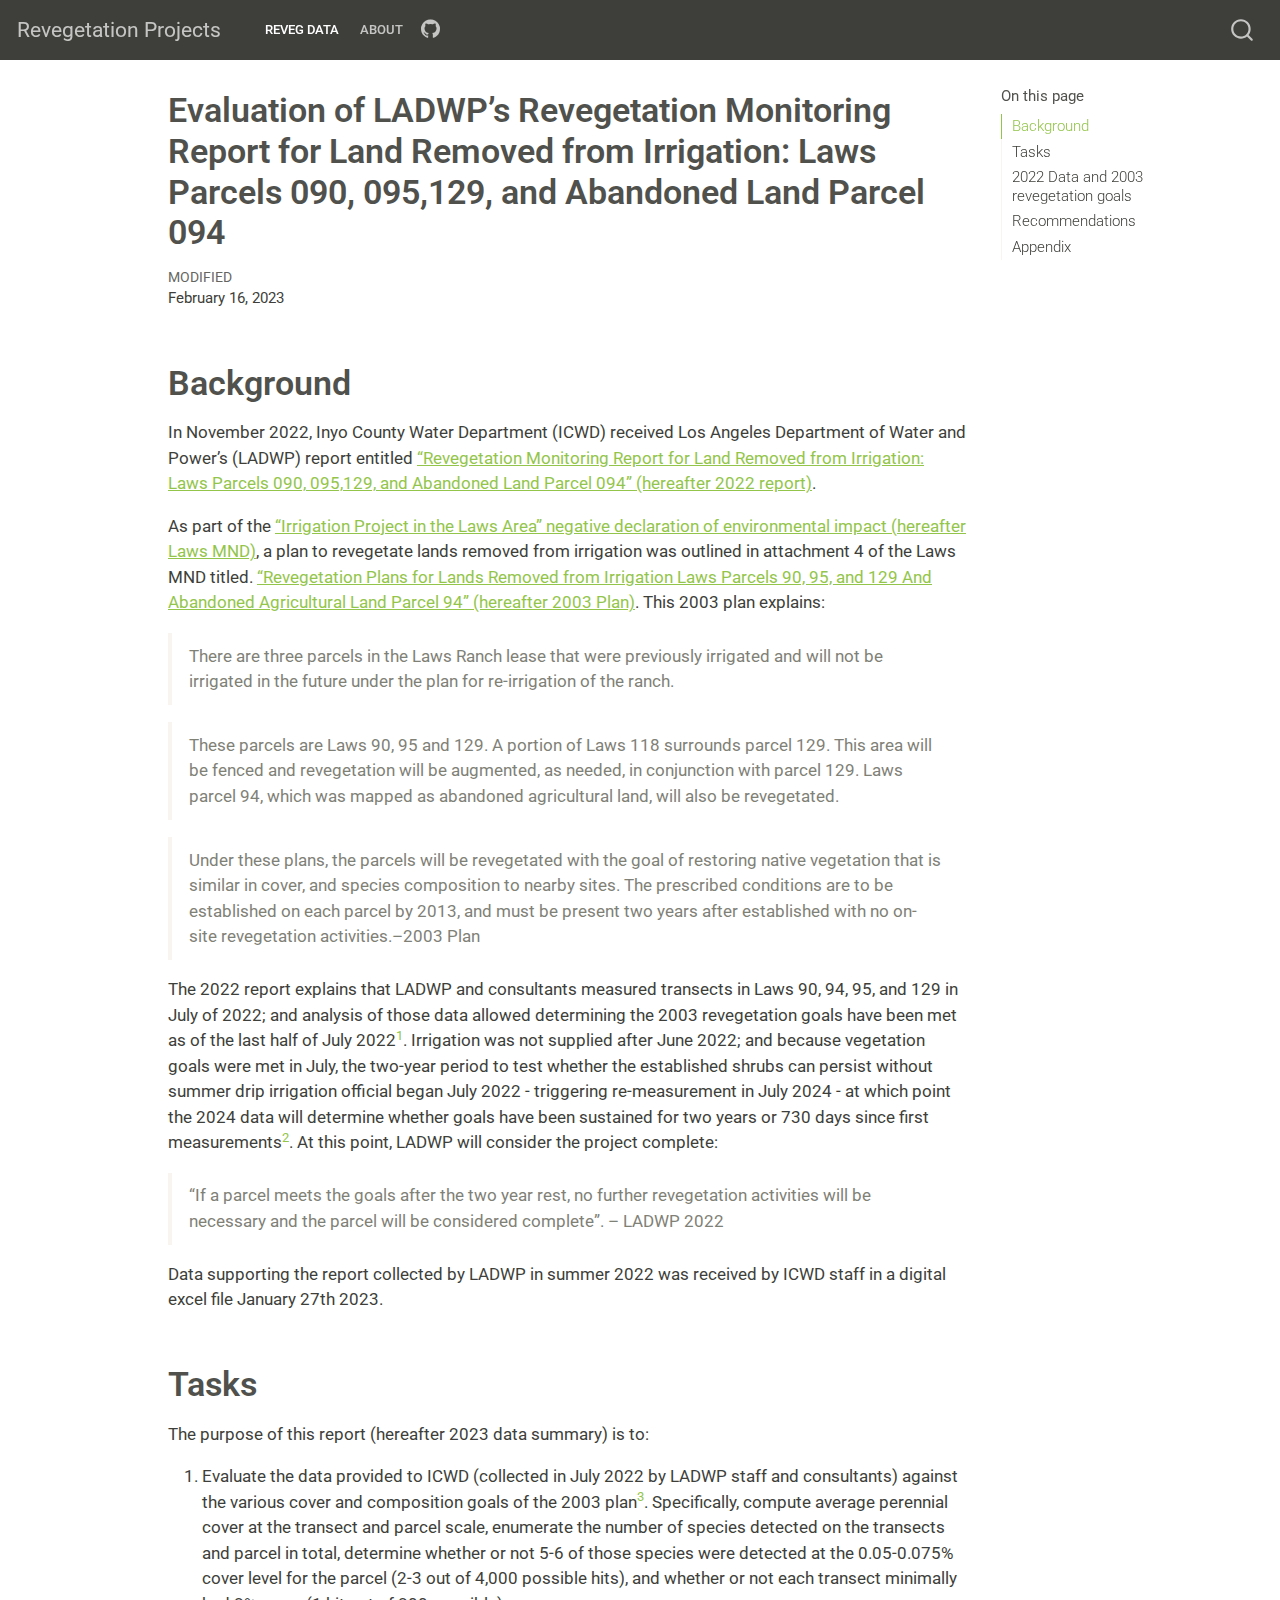
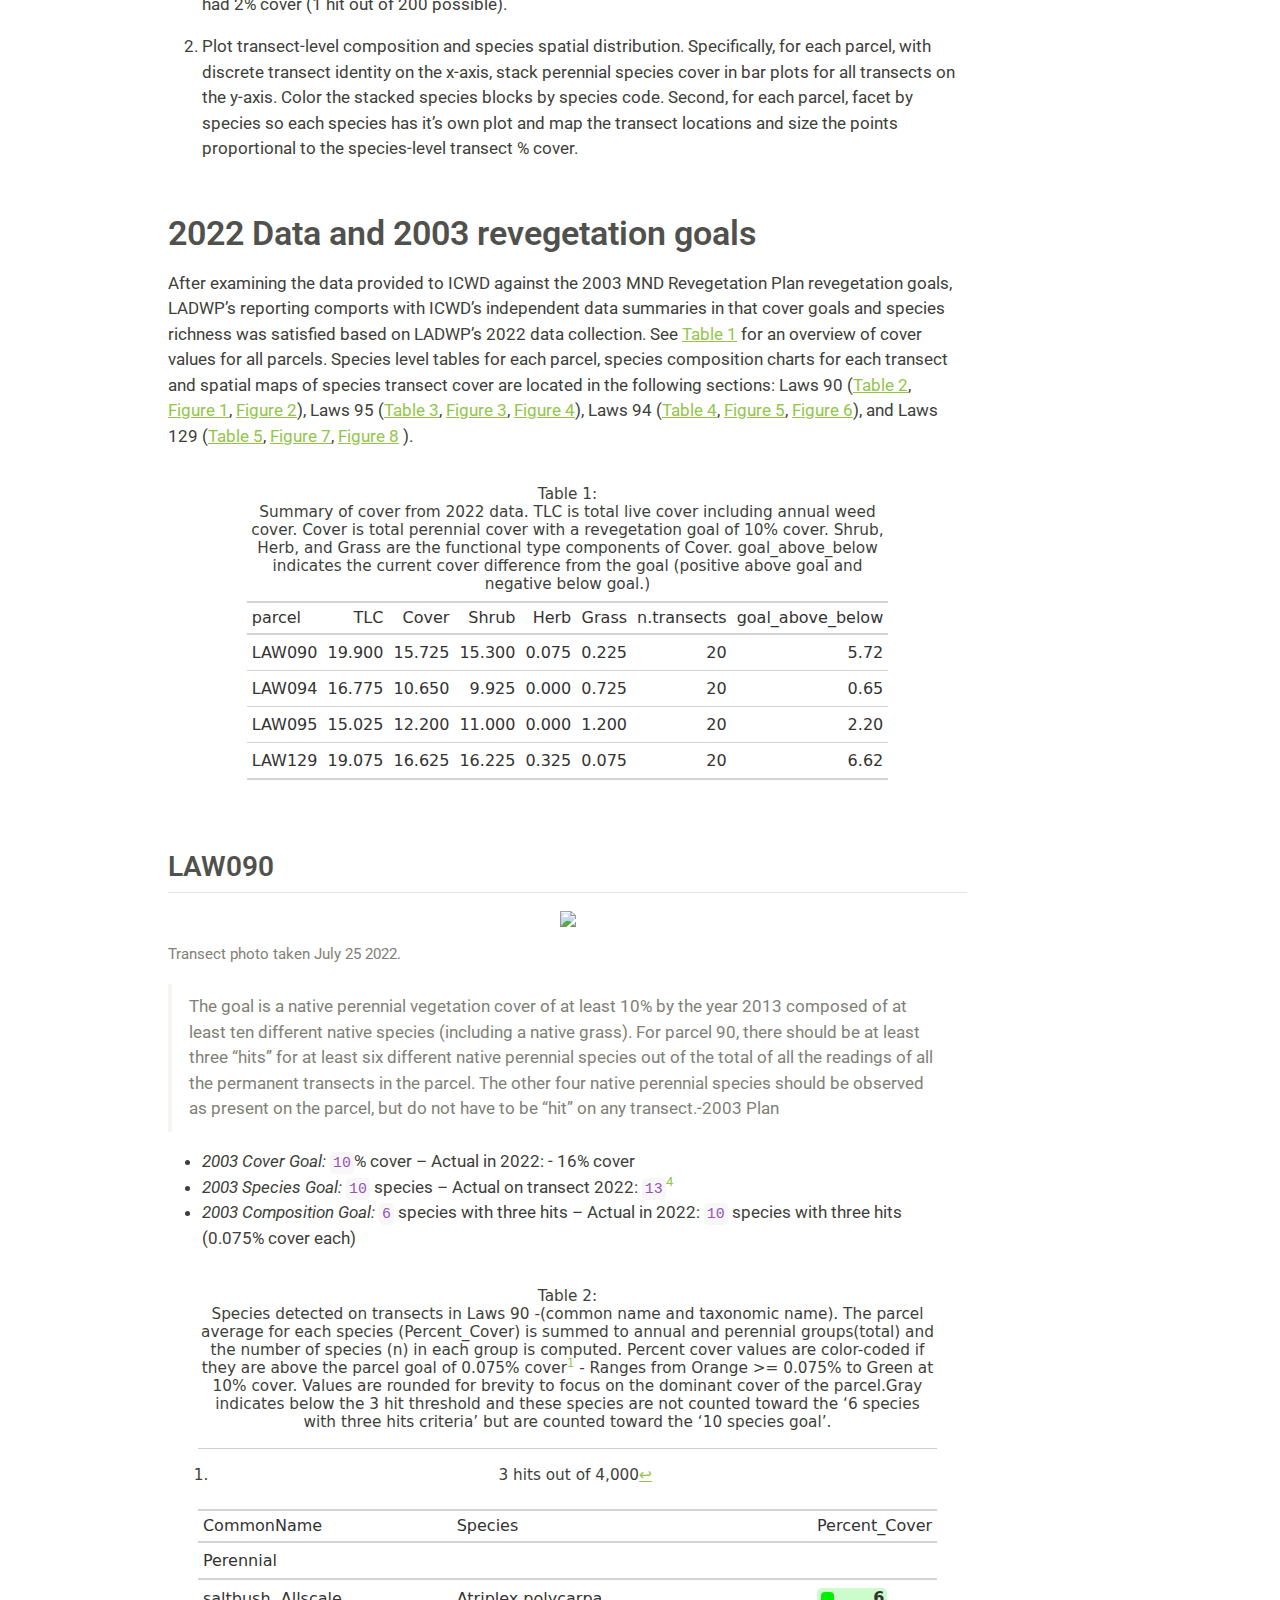
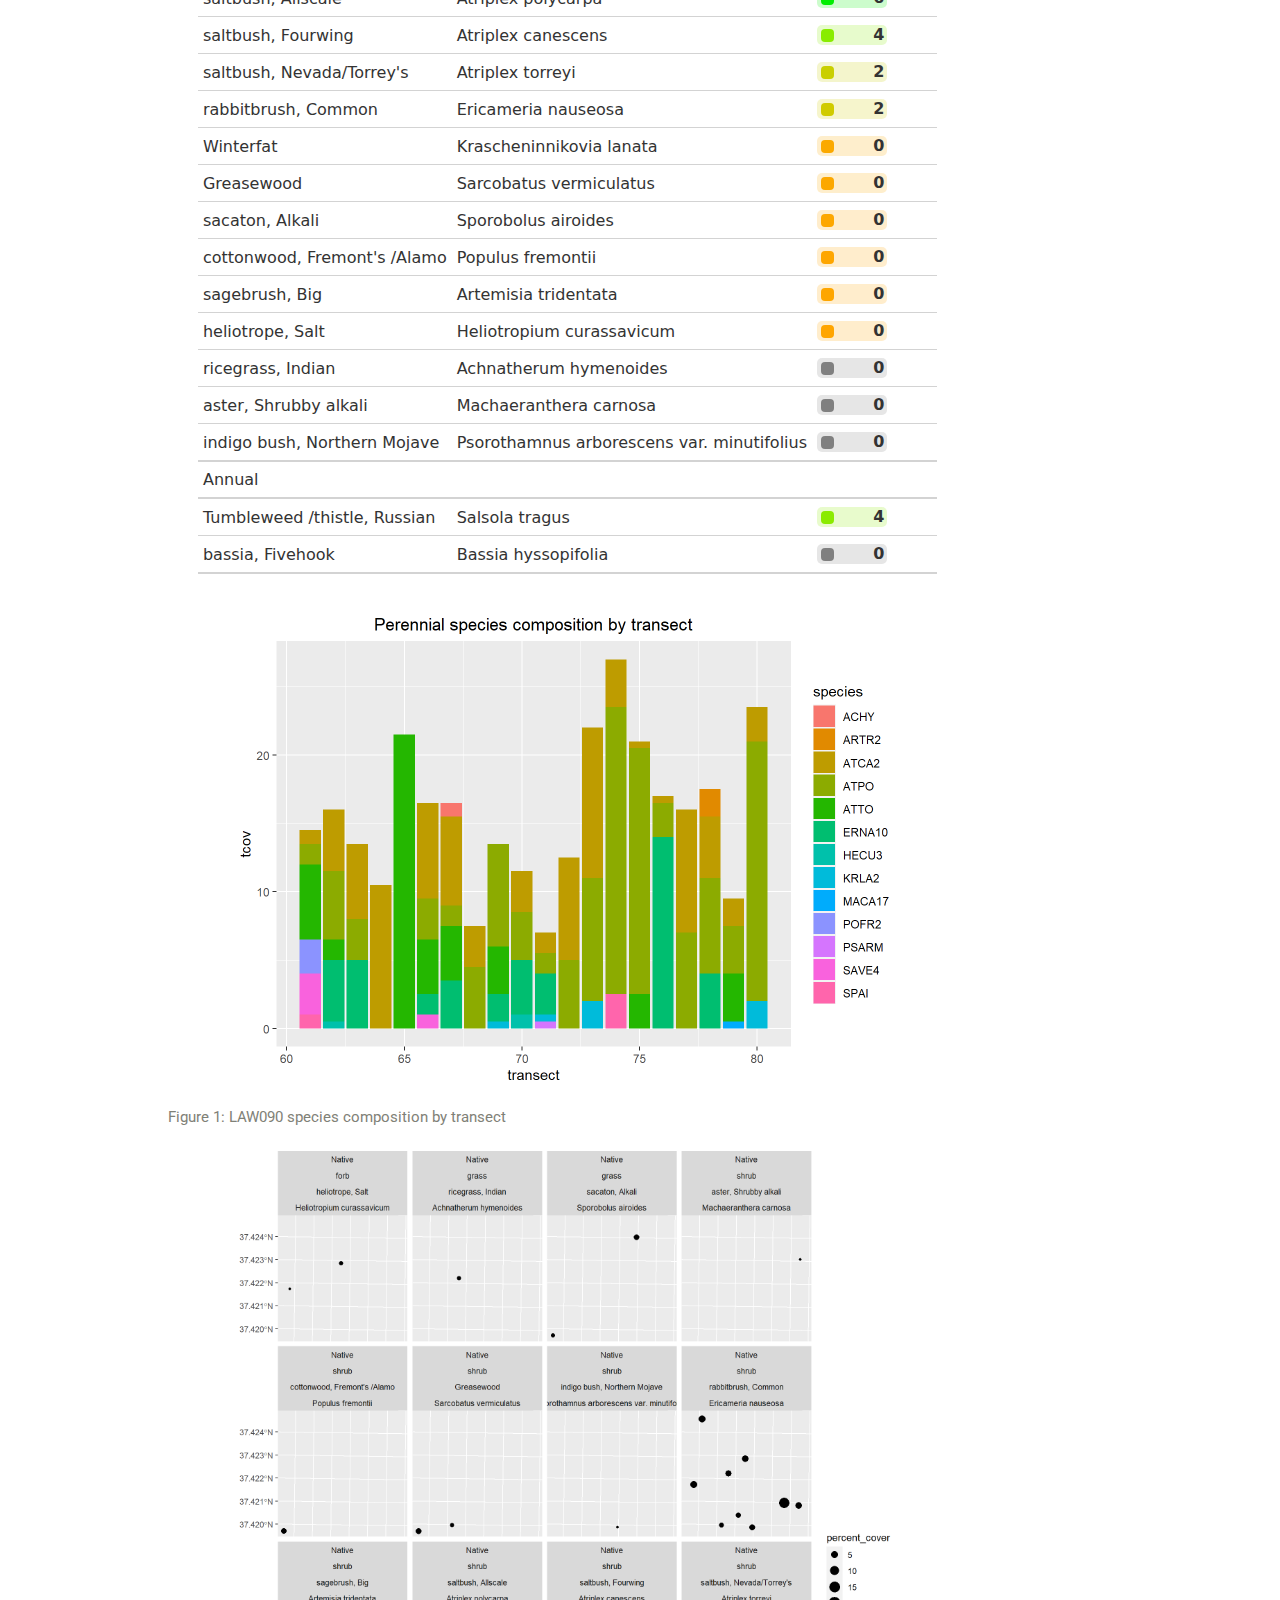
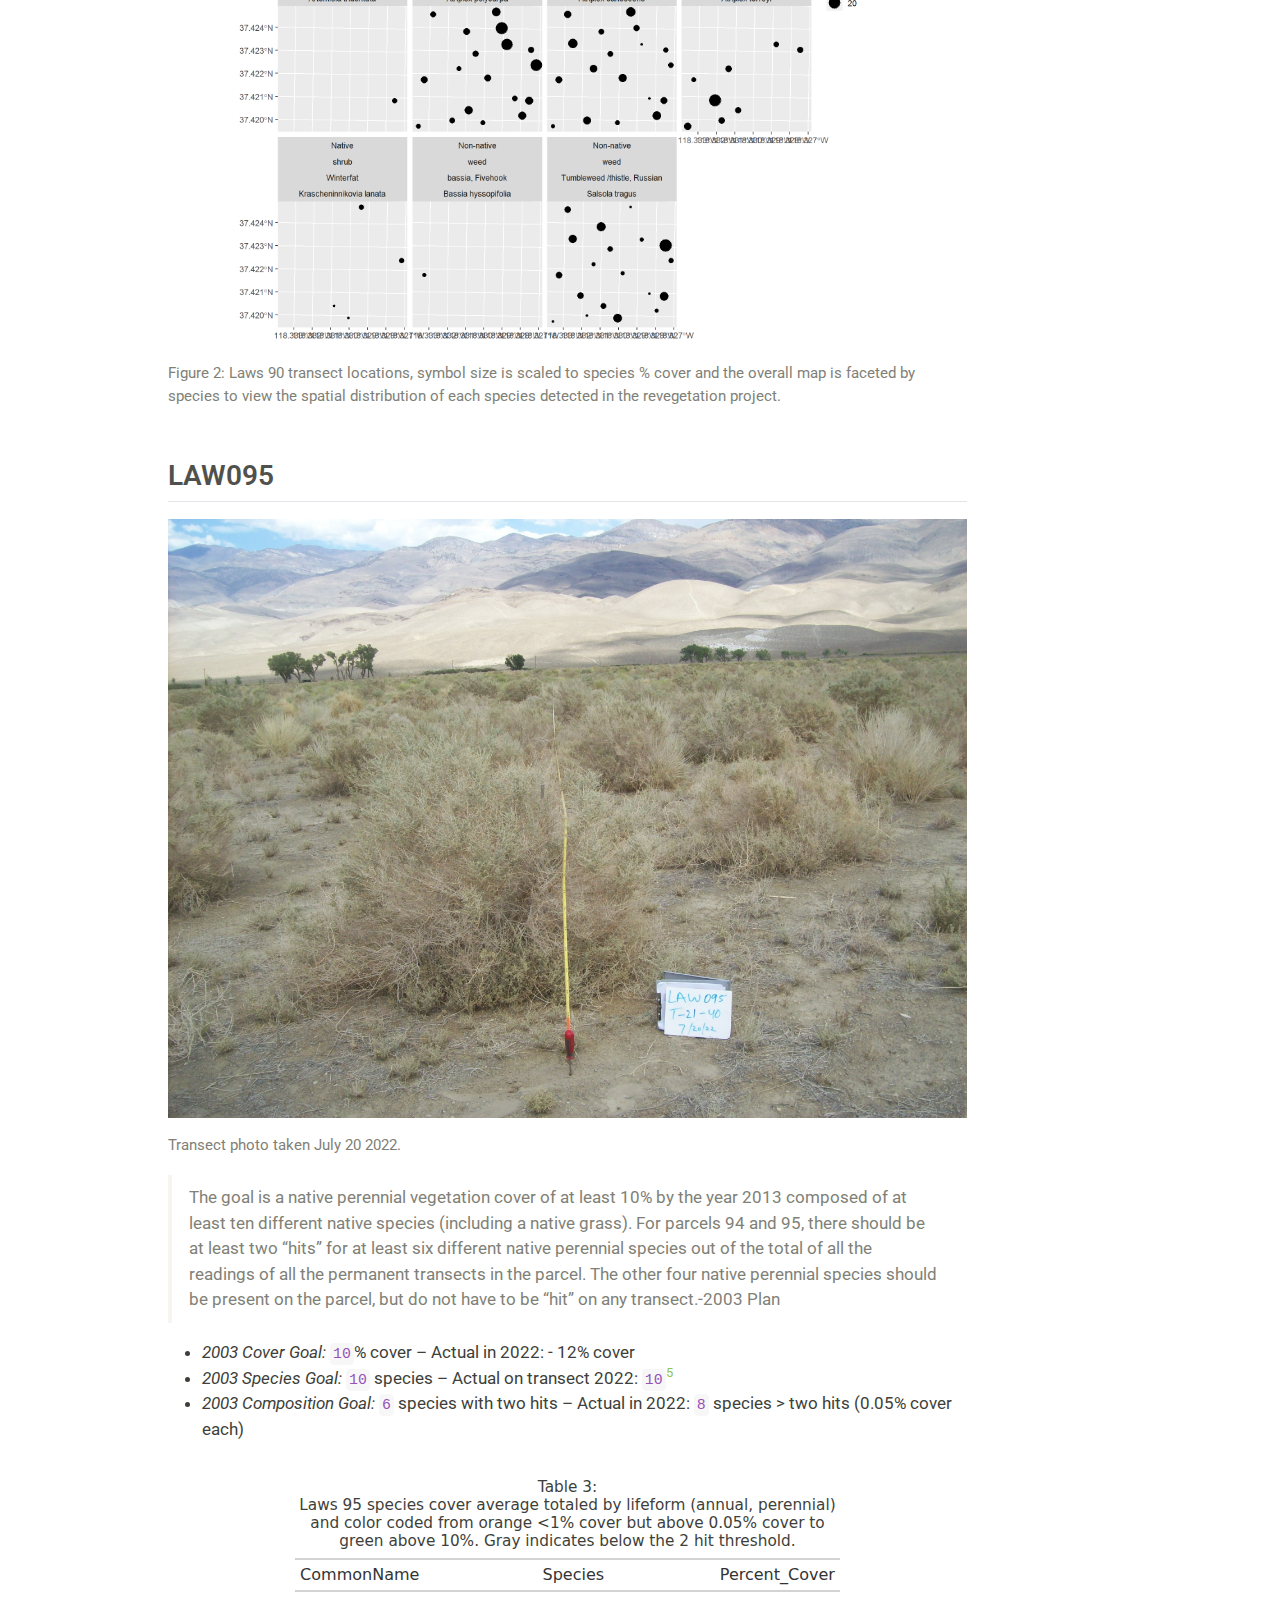
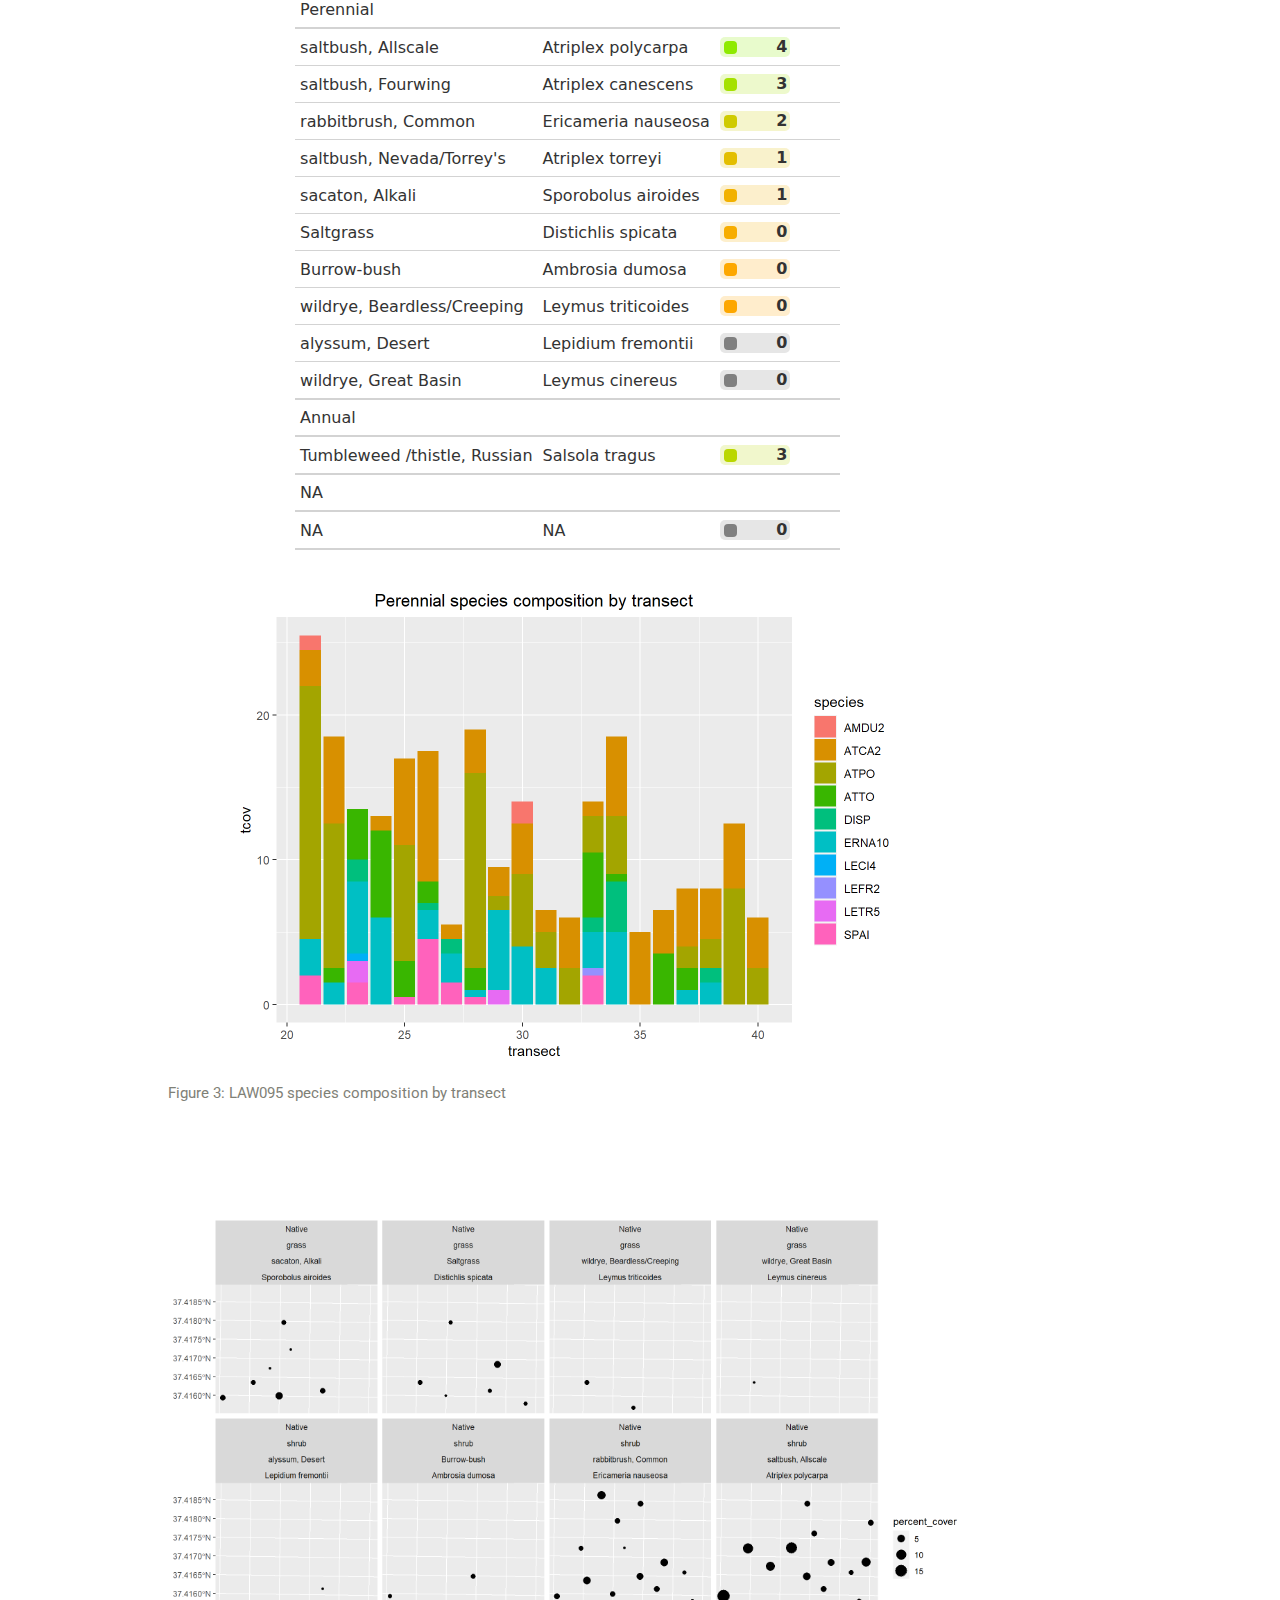
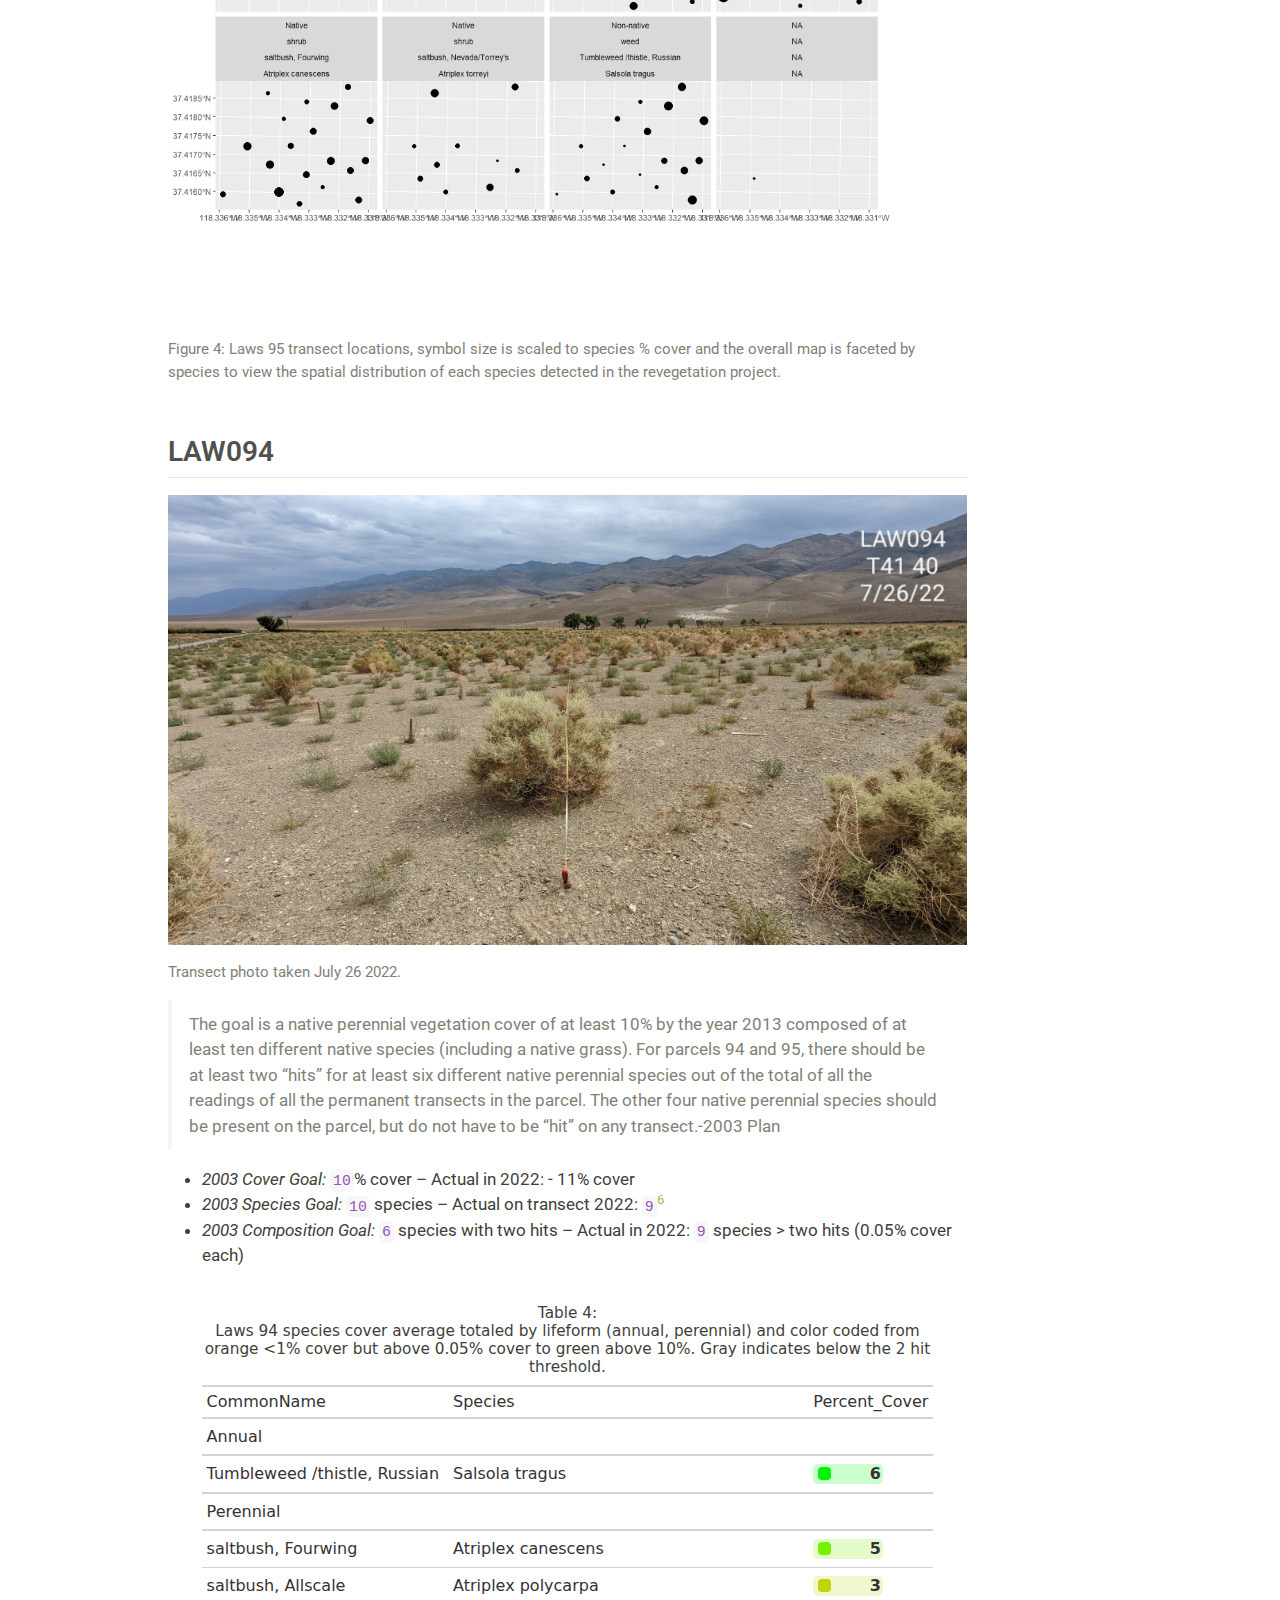
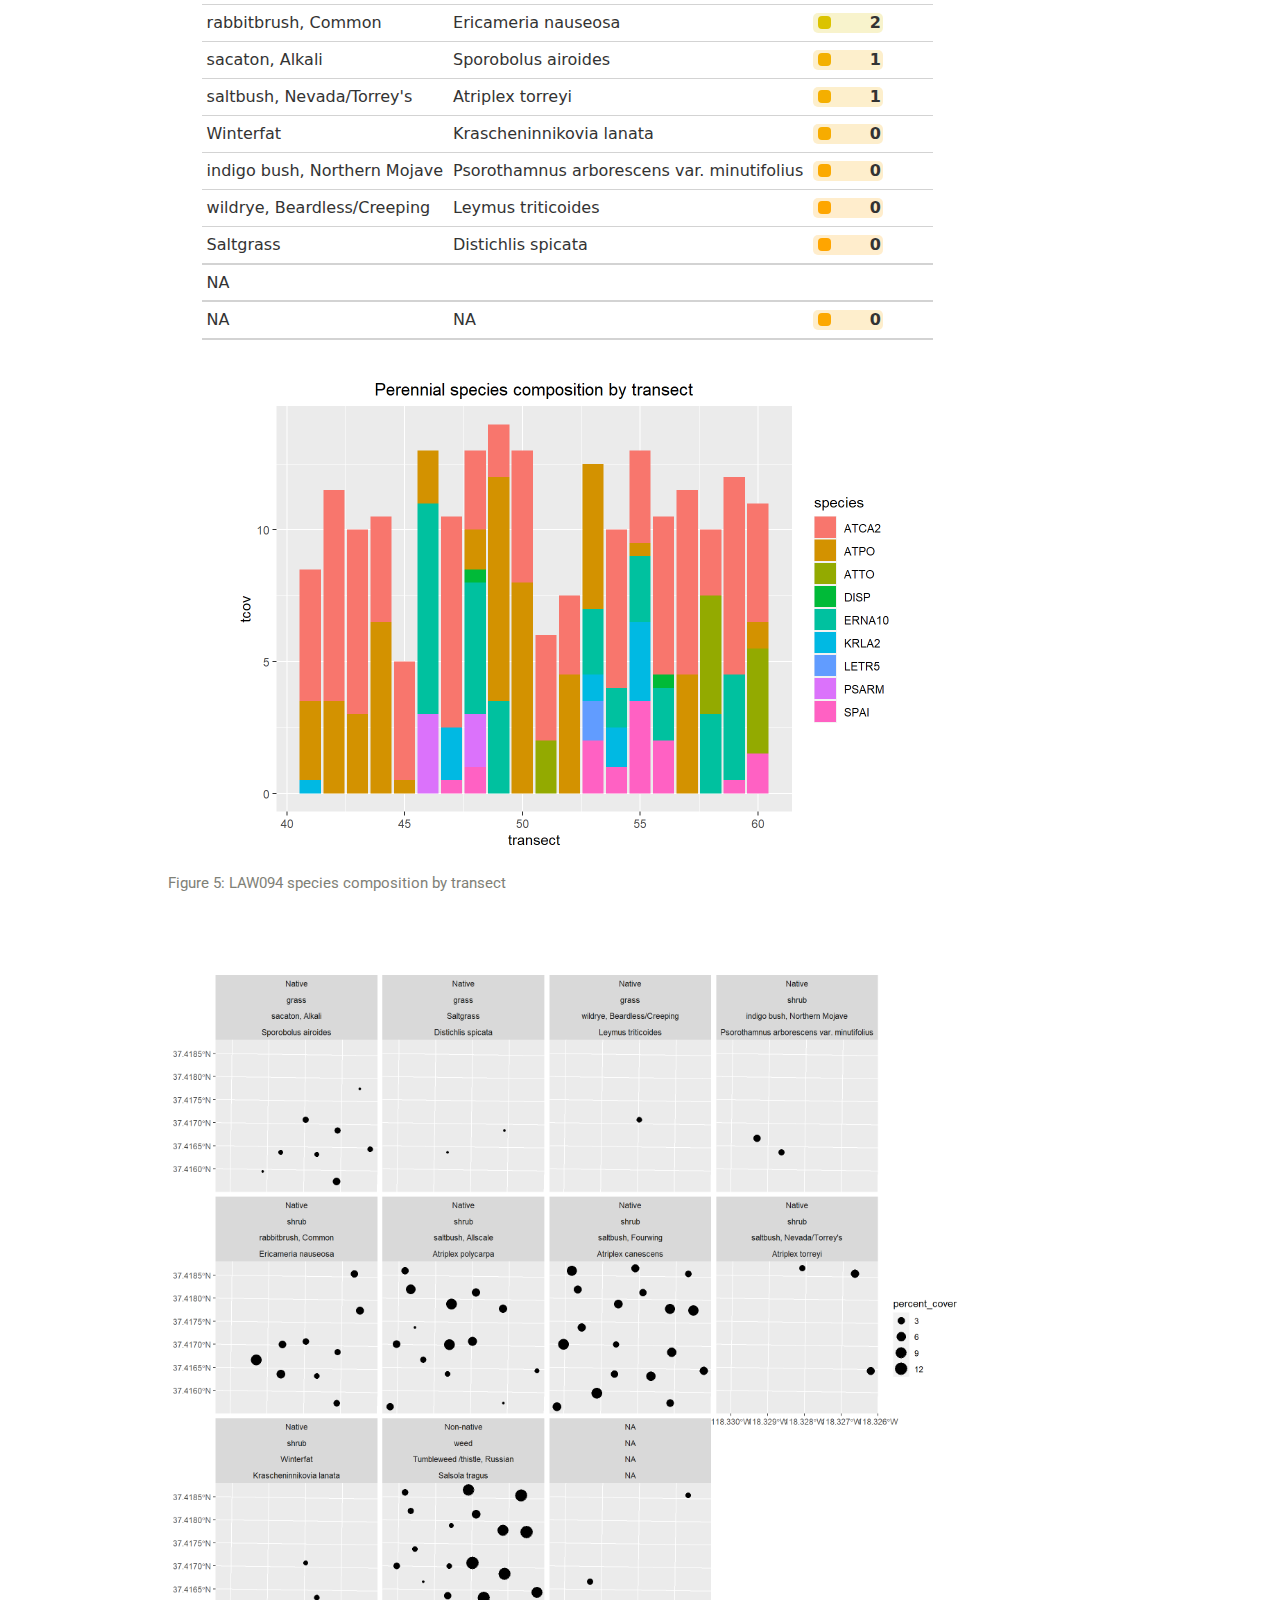
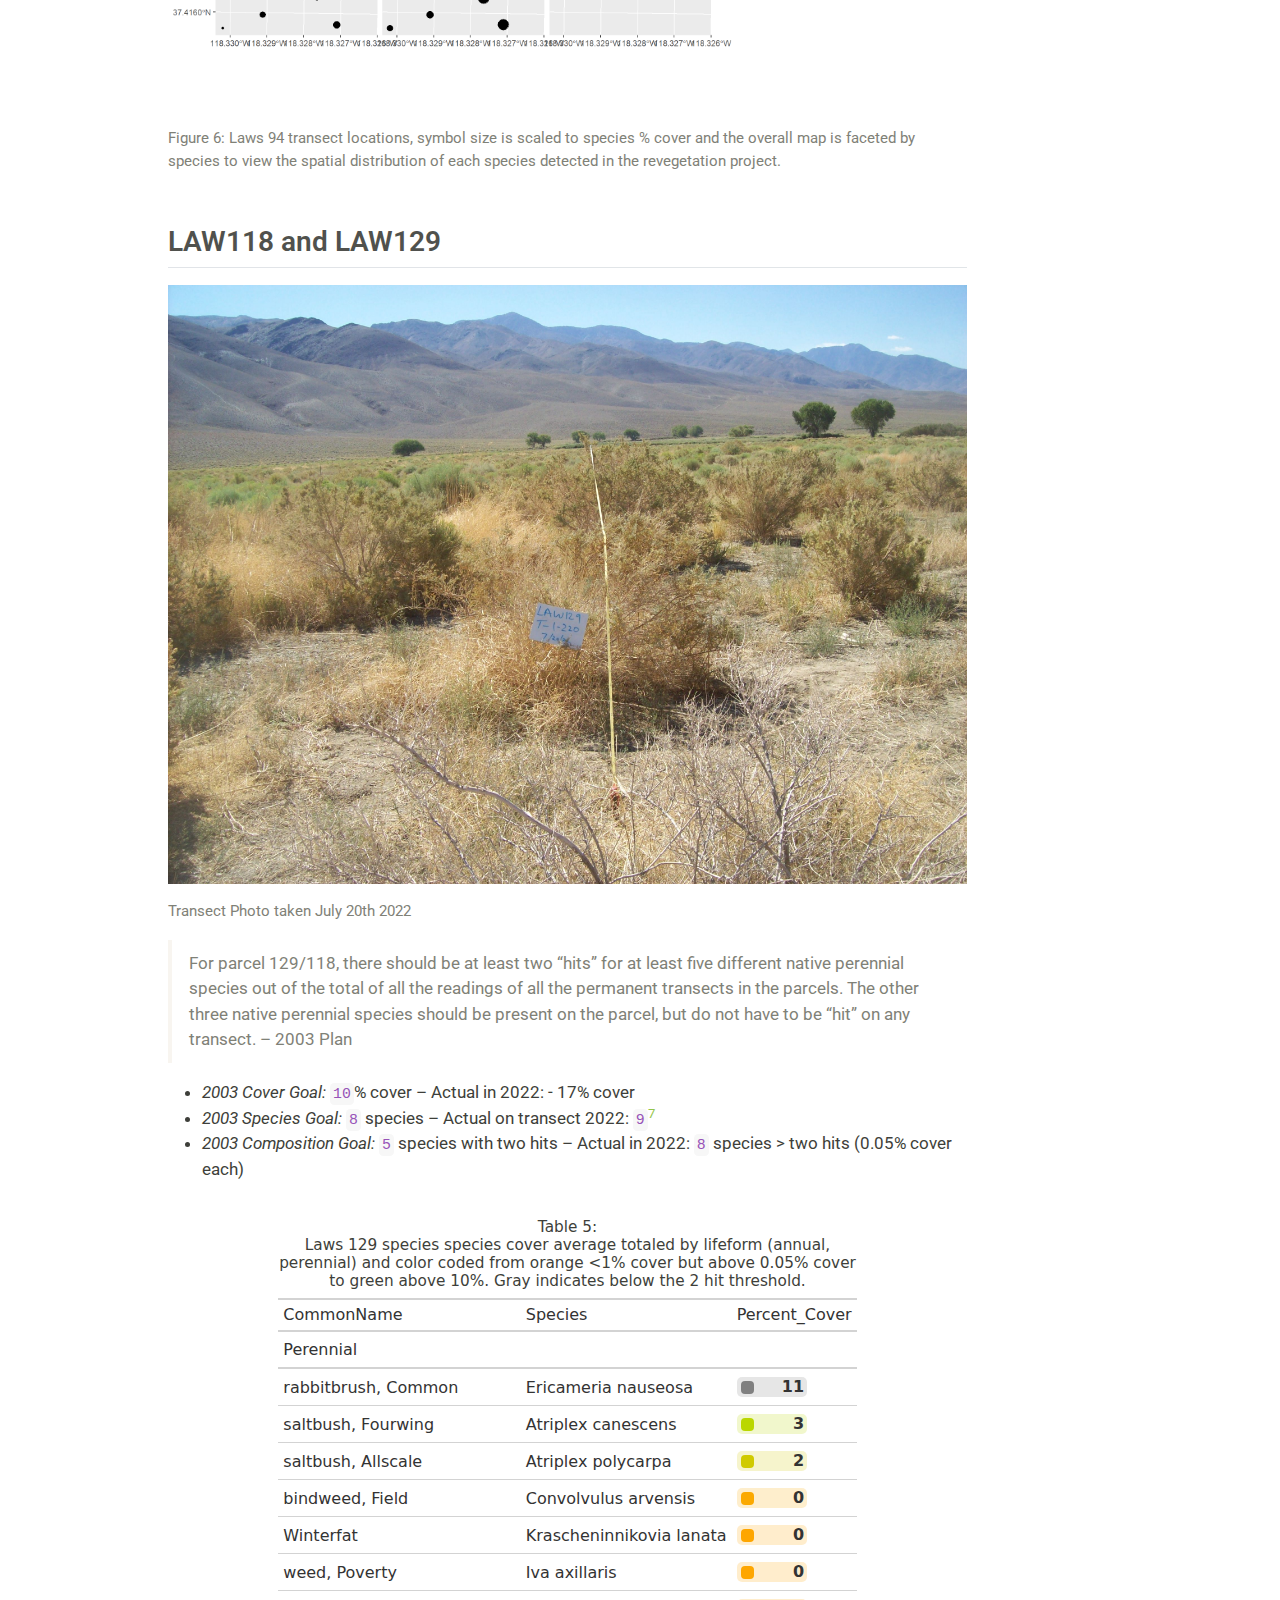
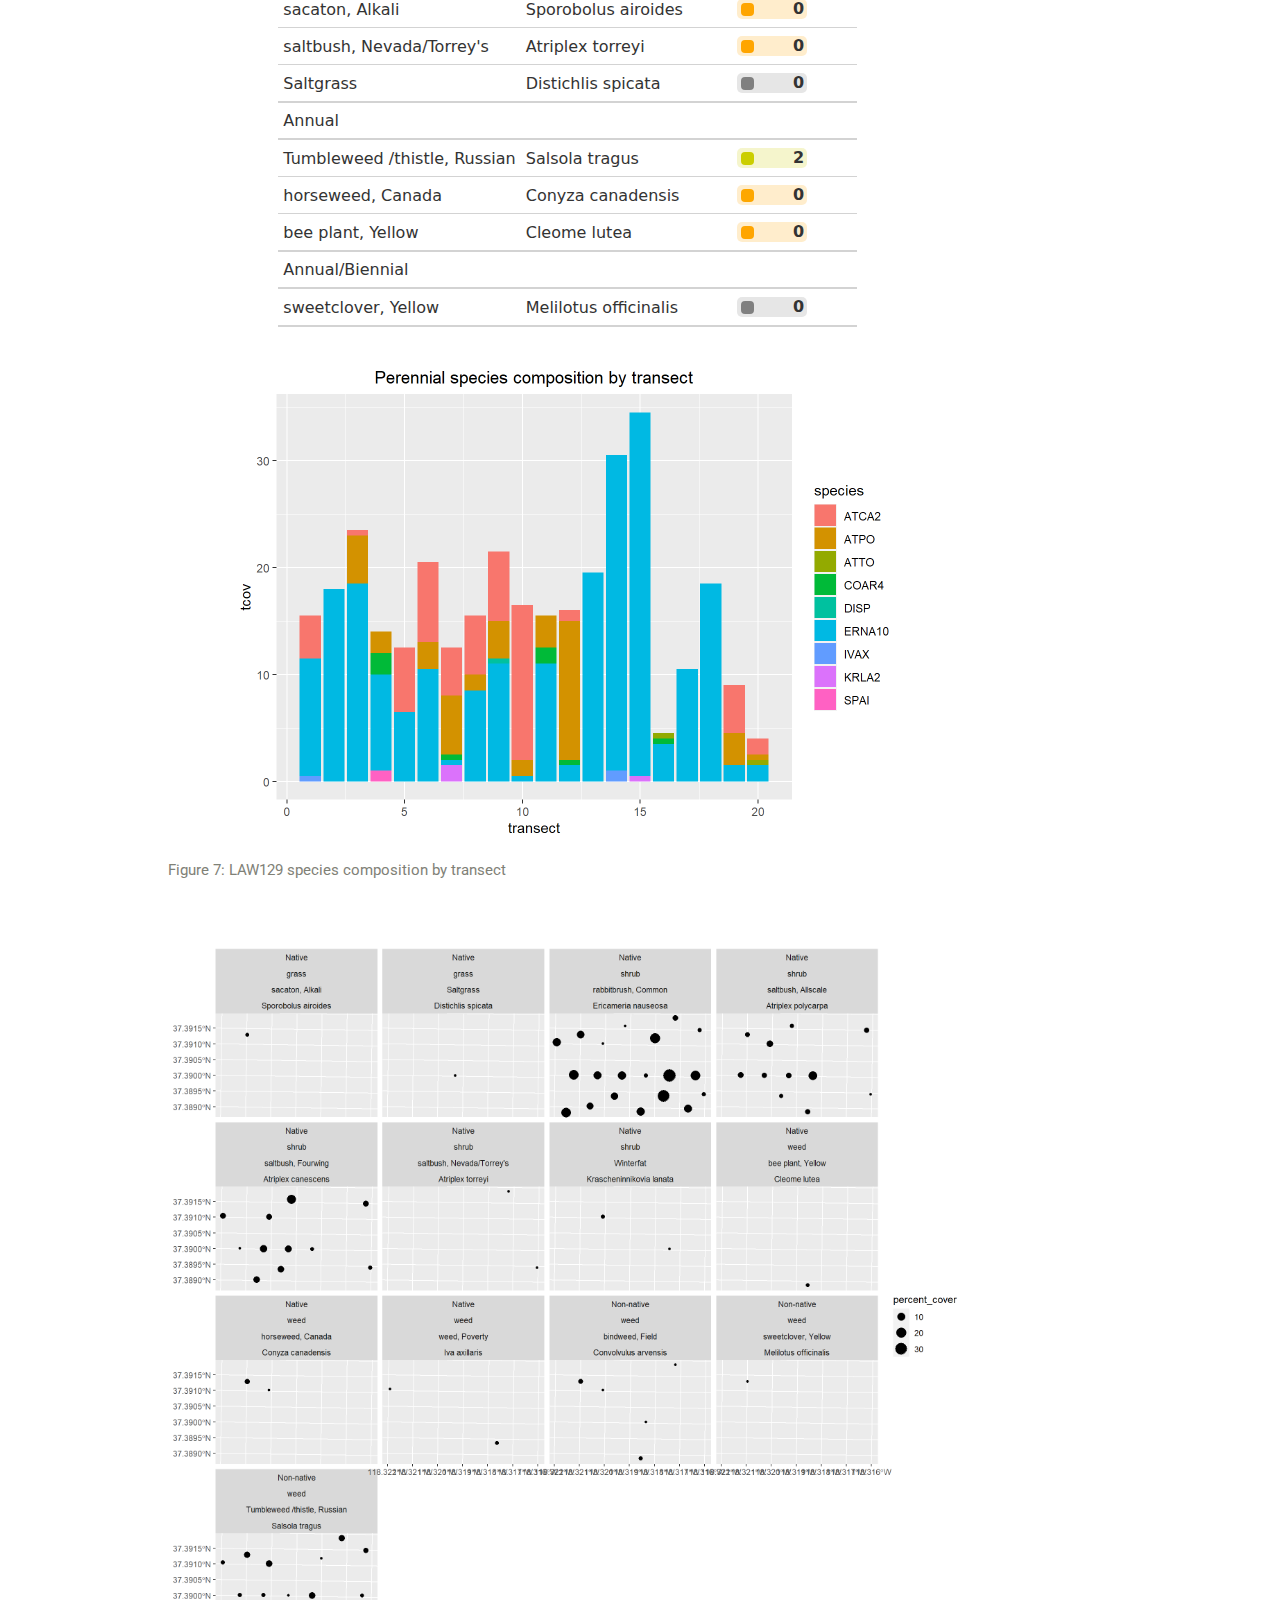
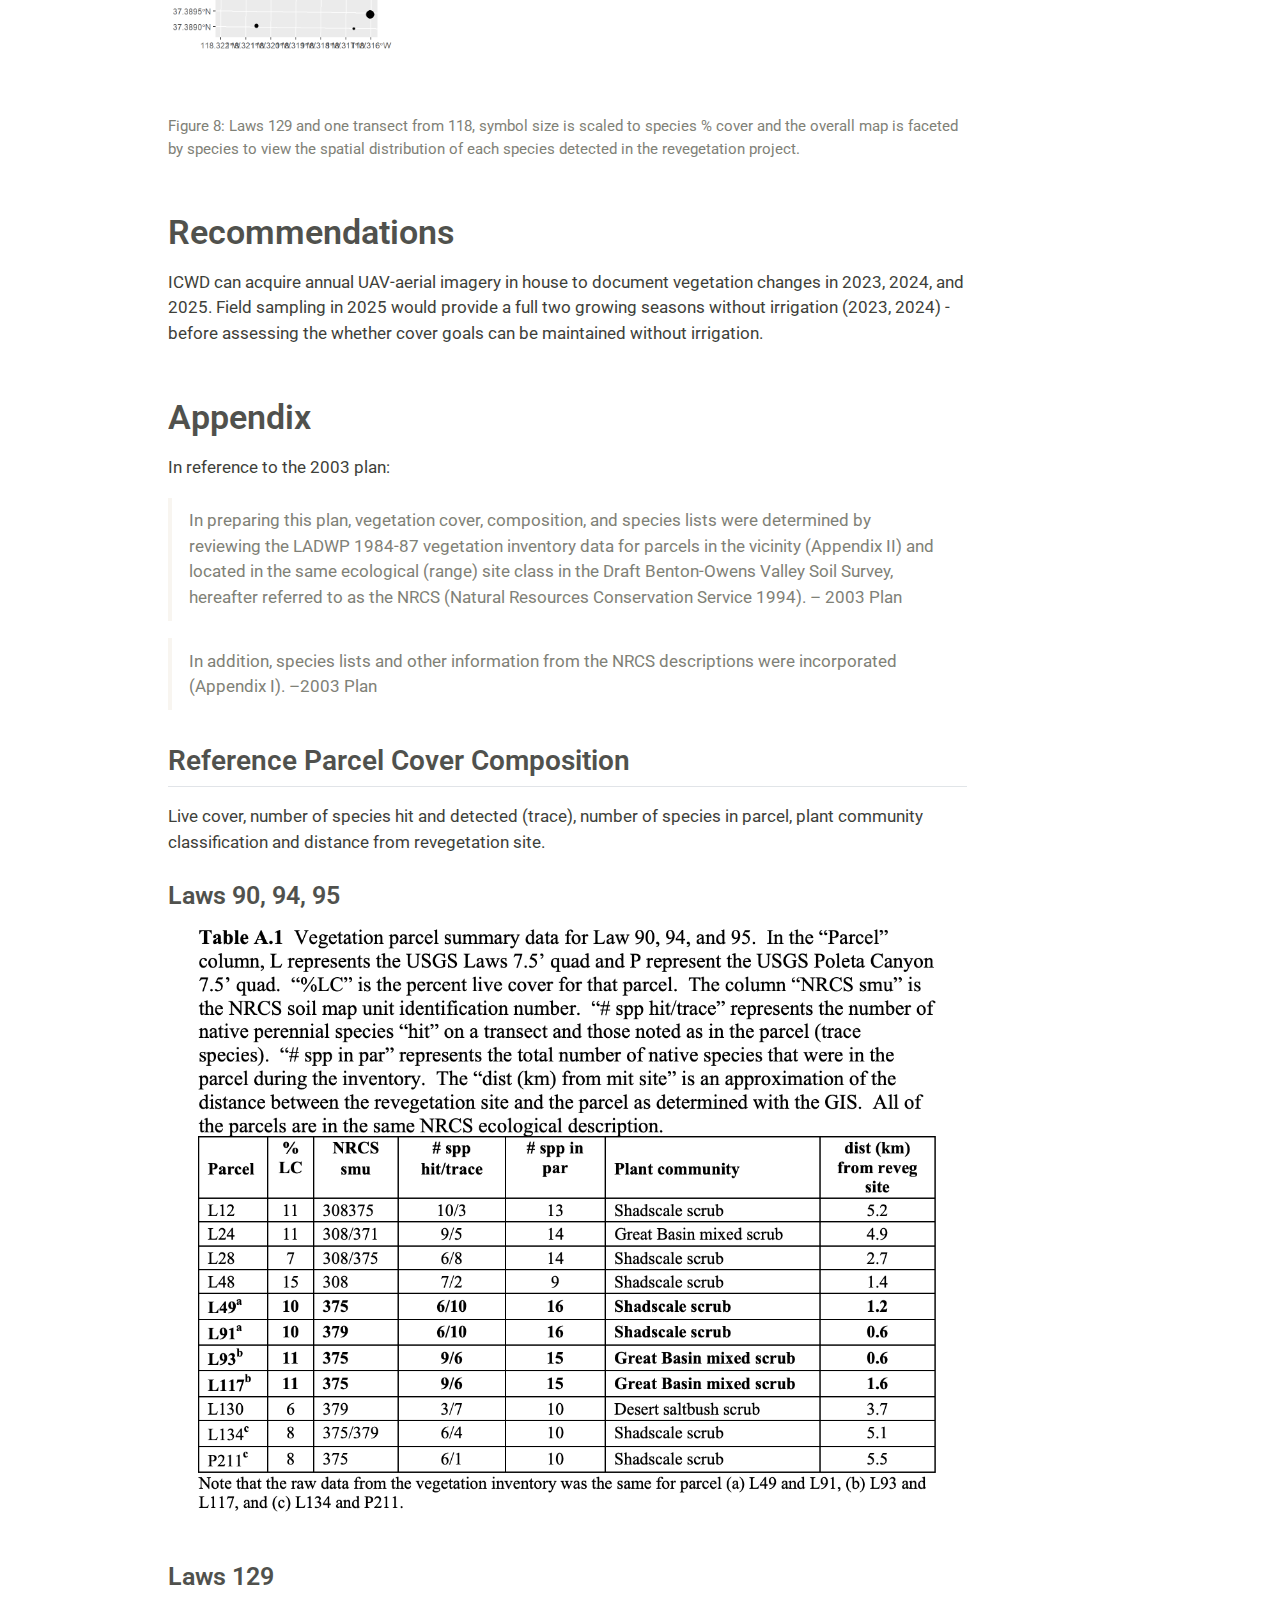
==== docs/index.html @ 107b9105 "A. revegetation data report init" ====
<!DOCTYPE html>
<html xmlns="http://www.w3.org/1999/xhtml" lang="en" xml:lang="en"><head>
<meta http-equiv="Content-Type" content="text/html; charset=UTF-8">
<meta charset="utf-8">
<meta name="generator" content="quarto-1.3.433">
<meta name="viewport" content="width=device-width, initial-scale=1.0, user-scalable=yes">
<title>Revegetation Projects - Evaluation of LADWP’s Revegetation Monitoring Report for Land Removed from Irrigation: Laws Parcels 090, 095,129, and Abandoned Land Parcel 094</title>
<style>
code{white-space: pre-wrap;}
span.smallcaps{font-variant: small-caps;}
div.columns{display: flex; gap: min(4vw, 1.5em);}
div.column{flex: auto; overflow-x: auto;}
div.hanging-indent{margin-left: 1.5em; text-indent: -1.5em;}
ul.task-list{list-style: none;}
ul.task-list li input[type="checkbox"] {
  width: 0.8em;
  margin: 0 0.8em 0.2em -1em; /* quarto-specific, see https://github.com/quarto-dev/quarto-cli/issues/4556 */ 
  vertical-align: middle;
}
</style>

<script src="site_libs/quarto-nav/quarto-nav.js"></script>
<script src="site_libs/quarto-nav/headroom.min.js"></script>
<script src="site_libs/clipboard/clipboard.min.js"></script>
<script src="site_libs/quarto-search/autocomplete.umd.js"></script>
<script src="site_libs/quarto-search/fuse.min.js"></script>
<script src="site_libs/quarto-search/quarto-search.js"></script>
<meta name="quarto:offset" content="./">
<script src="site_libs/quarto-html/quarto.js"></script>
<script src="site_libs/quarto-html/popper.min.js"></script>
<script src="site_libs/quarto-html/tippy.umd.min.js"></script>
<script src="site_libs/quarto-html/anchor.min.js"></script>
<link href="site_libs/quarto-html/tippy.css" rel="stylesheet">
<link href="site_libs/quarto-html/quarto-syntax-highlighting.css" rel="stylesheet" id="quarto-text-highlighting-styles">
<script src="site_libs/bootstrap/bootstrap.min.js"></script>
<link href="site_libs/bootstrap/bootstrap-icons.css" rel="stylesheet">
<link href="site_libs/bootstrap/bootstrap.min.css" rel="stylesheet" id="quarto-bootstrap" data-mode="light"><script id="quarto-search-options" type="application/json">{
  "location": "navbar",
  "copy-button": false,
  "collapse-after": 3,
  "panel-placement": "end",
  "type": "overlay",
  "limit": 20,
  "language": {
    "search-no-results-text": "No results",
    "search-matching-documents-text": "matching documents",
    "search-copy-link-title": "Copy link to search",
    "search-hide-matches-text": "Hide additional matches",
    "search-more-match-text": "more match in this document",
    "search-more-matches-text": "more matches in this document",
    "search-clear-button-title": "Clear",
    "search-detached-cancel-button-title": "Cancel",
    "search-submit-button-title": "Submit",
    "search-label": "Search"
  }
}</script><style>html{ scroll-behavior: smooth; }</style>
<link rel="stylesheet" href="styles.css">
<meta name="citation_title" content="Evaluation of LADWP&amp;amp;#039;s Revegetation Monitoring Report for Land Removed from Irrigation: Laws Parcels 090, 095,129, and Abandoned Land Parcel 094">
<meta name="citation_publication_date" content="2023-02-16">
<meta name="citation_cover_date" content="2023-02-16">
<meta name="citation_year" content="2023">
<meta name="citation_fulltext_html_url" content="https://github.com/inyo-gov/revegetation-projects">
<meta name="citation_language" content="en">
<meta name="citation_technical_report_institution" content="Inyo County Water Department">
</head>
<body class="nav-fixed">

<div id="quarto-search-results"></div>
  <header id="quarto-header" class="headroom fixed-top"><nav class="navbar navbar-expand-lg navbar-dark "><div class="navbar-container container-fluid">
      <div class="navbar-brand-container">
    <a class="navbar-brand" href="./index.html">
    <span class="navbar-title">Revegetation Projects</span>
    </a>
  </div>
            <div id="quarto-search" class="" title="Search"></div>
          <button class="navbar-toggler" type="button" data-bs-toggle="collapse" data-bs-target="#navbarCollapse" aria-controls="navbarCollapse" aria-expanded="false" aria-label="Toggle navigation" onclick="if (window.quartoToggleHeadroom) { window.quartoToggleHeadroom(); }">
  <span class="navbar-toggler-icon"></span>
</button>
          <div class="collapse navbar-collapse" id="navbarCollapse">
            <ul class="navbar-nav navbar-nav-scroll me-auto">
<li class="nav-item">
    <a class="nav-link active" href="./index.html" rel="" target="" aria-current="page">
 <span class="menu-text">Reveg Data</span></a>
  </li>  
  <li class="nav-item">
    <a class="nav-link" href="./about.html" rel="" target="">
 <span class="menu-text">About</span></a>
  </li>  
  <li class="nav-item compact">
    <a class="nav-link" href="https://github.com/inyo-gov/revegetation-projects" rel="" target=""><i class="bi bi-github" role="img">
</i> 
 <span class="menu-text"></span></a>
  </li>  
</ul>
<div class="quarto-navbar-tools ms-auto">
</div>
          </div> <!-- /navcollapse -->
      </div> <!-- /container-fluid -->
    </nav></header><!-- content --><div id="quarto-content" class="quarto-container page-columns page-rows-contents page-layout-article page-navbar">
<!-- sidebar -->
<!-- margin-sidebar -->
    <div id="quarto-margin-sidebar" class="sidebar margin-sidebar">
        <nav id="TOC" role="doc-toc" class="toc-active"><h2 id="toc-title">On this page</h2>
   
  <ul>
<li><a href="#background" id="toc-background" class="nav-link active" data-scroll-target="#background">Background</a></li>
  <li><a href="#tasks" id="toc-tasks" class="nav-link" data-scroll-target="#tasks">Tasks</a></li>
  <li>
<a href="#data-and-2003-revegetation-goals" id="toc-data-and-2003-revegetation-goals" class="nav-link" data-scroll-target="#data-and-2003-revegetation-goals">2022 Data and 2003 revegetation goals</a>
  <ul class="collapse">
<li><a href="#law090" id="toc-law090" class="nav-link" data-scroll-target="#law090">LAW090</a></li>
  <li><a href="#law095" id="toc-law095" class="nav-link" data-scroll-target="#law095">LAW095</a></li>
  <li><a href="#law094" id="toc-law094" class="nav-link" data-scroll-target="#law094">LAW094</a></li>
  <li><a href="#law118-and-law129" id="toc-law118-and-law129" class="nav-link" data-scroll-target="#law118-and-law129">LAW118 and LAW129</a></li>
  </ul>
</li>
  <li><a href="#recommendations" id="toc-recommendations" class="nav-link" data-scroll-target="#recommendations">Recommendations</a></li>
  <li>
<a href="#appendix" id="toc-appendix" class="nav-link" data-scroll-target="#appendix">Appendix</a>
  <ul class="collapse">
<li>
<a href="#reference-parcel-cover-composition" id="toc-reference-parcel-cover-composition" class="nav-link" data-scroll-target="#reference-parcel-cover-composition">Reference Parcel Cover Composition</a>
  <ul class="collapse">
<li><a href="#laws-90-94-95" id="toc-laws-90-94-95" class="nav-link" data-scroll-target="#laws-90-94-95">Laws 90, 94, 95</a></li>
  <li><a href="#laws-129" id="toc-laws-129" class="nav-link" data-scroll-target="#laws-129">Laws 129</a></li>
  </ul>
</li>
  <li>
<a href="#reference-species" id="toc-reference-species" class="nav-link" data-scroll-target="#reference-species">Reference Species</a>
  <ul class="collapse">
<li><a href="#laws-90-94-95-1" id="toc-laws-90-94-95-1" class="nav-link" data-scroll-target="#laws-90-94-95-1">Laws 90, 94, 95</a></li>
  <li><a href="#laws-129-1" id="toc-laws-129-1" class="nav-link" data-scroll-target="#laws-129-1">Laws 129</a></li>
  </ul>
</li>
  </ul>
</li>
  </ul></nav>
    </div>
<!-- main -->
<main class="content page-columns page-full" id="quarto-document-content"><header id="title-block-header" class="quarto-title-block default"><div class="quarto-title">
<h1 class="title">Evaluation of LADWP’s Revegetation Monitoring Report for Land Removed from Irrigation: Laws Parcels 090, 095,129, and Abandoned Land Parcel 094</h1>
</div>



<div class="quarto-title-meta">

    
  
    <div>
    <div class="quarto-title-meta-heading">Modified</div>
    <div class="quarto-title-meta-contents">
      <p class="date-modified">February 16, 2023</p>
    </div>
  </div>
    
  </div>
  

</header><section id="background" class="level1"><h1>Background</h1>
<p>In November 2022, Inyo County Water Department (ICWD) received Los Angeles Department of Water and Power’s (LADWP) report entitled <a href="">“Revegetation Monitoring Report for Land Removed from Irrigation: Laws Parcels 090, 095,129, and Abandoned Land Parcel 094” (hereafter 2022 report)</a>.</p>
<p>As part of the <a href="https://www.inyowater.org/wp-content/uploads/2021/06/Laws_Neg_Dec_3-17-03.pdf">“Irrigation Project in the Laws Area” negative declaration of environmental impact (hereafter Laws MND)</a>, a plan to revegetate lands removed from irrigation was outlined in attachment 4 of the Laws MND titled. <a href="https://www.inyowater.org/wp-content/uploads/2021/10/Laws-Neg-Dec-Reveg-plan-FINAL-3-17-03-copy.pdf">“Revegetation Plans for Lands Removed from Irrigation Laws Parcels 90, 95, and 129 And Abandoned Agricultural Land Parcel 94” (hereafter 2003 Plan)</a>. This 2003 plan explains:</p>
<blockquote class="blockquote">
<p>There are three parcels in the Laws Ranch lease that were previously irrigated and will not be irrigated in the future under the plan for re-irrigation of the ranch.</p>
</blockquote>
<blockquote class="blockquote">
<p>These parcels are Laws 90, 95 and 129. A portion of Laws 118 surrounds parcel 129. This area will be fenced and revegetation will be augmented, as needed, in conjunction with parcel 129. Laws parcel 94, which was mapped as abandoned agricultural land, will also be revegetated.</p>
</blockquote>
<blockquote class="blockquote">
<p>Under these plans, the parcels will be revegetated with the goal of restoring native vegetation that is similar in cover, and species composition to nearby sites. The prescribed conditions are to be established on each parcel by 2013, and must be present two years after established with no on-site revegetation activities.–2003 Plan</p>
</blockquote>
<p>The 2022 report explains that LADWP and consultants measured transects in Laws 90, 94, 95, and 129 in July of 2022; and analysis of those data allowed determining the 2003 revegetation goals have been met as of the last half of July 2022<a href="#fn1" class="footnote-ref" id="fnref1" role="doc-noteref"><sup>1</sup></a>. Irrigation was not supplied after June 2022; and because vegetation goals were met in July, the two-year period to test whether the established shrubs can persist without summer drip irrigation official began July 2022 - triggering re-measurement in July 2024 - at which point the 2024 data will determine whether goals have been sustained for two years or 730 days since first measurements<a href="#fn2" class="footnote-ref" id="fnref2" role="doc-noteref"><sup>2</sup></a>. At this point, LADWP will consider the project complete:</p>
<blockquote class="blockquote">
<p>“If a parcel meets the goals after the two year rest, no further revegetation activities will be necessary and the parcel will be considered complete”. – LADWP 2022</p>
</blockquote>
<p>Data supporting the report collected by LADWP in summer 2022 was received by ICWD staff in a digital excel file January 27th 2023.</p>
</section><section id="tasks" class="level1"><h1>Tasks</h1>
<p>The purpose of this report (hereafter 2023 data summary) is to:</p>
<ol type="1">
<li>Evaluate the data provided to ICWD (collected in July 2022 by LADWP staff and consultants) against the various cover and composition goals of the 2003 plan<a href="#fn3" class="footnote-ref" id="fnref3" role="doc-noteref"><sup>3</sup></a>. Specifically, compute average perennial cover at the transect and parcel scale, enumerate the number of species detected on the transects and parcel in total, determine whether or not 5-6 of those species were detected at the 0.05-0.075% cover level for the parcel (2-3 out of 4,000 possible hits), and whether or not each transect minimally had 2% cover (1 hit out of 200 possible).</li>
</ol>
<!-- --><ol start="2" type="1">
<li>Plot transect-level composition and species spatial distribution. Specifically, for each parcel, with discrete transect identity on the x-axis, stack perennial species cover in bar plots for all transects on the y-axis. Color the stacked species blocks by species code. Second, for each parcel, facet by species so each species has it’s own plot and map the transect locations and size the points proportional to the species-level transect % cover.</li>
</ol></section><section id="data-and-2003-revegetation-goals" class="level1 page-columns page-full"><h1>2022 Data and 2003 revegetation goals</h1>
<p>After examining the data provided to ICWD against the 2003 MND Revegetation Plan revegetation goals, LADWP’s reporting comports with ICWD’s independent data summaries in that cover goals and species richness was satisfied based on LADWP’s 2022 data collection. See <a href="#tbl-summary">Table&nbsp;1</a> for an overview of cover values for all parcels. Species level tables for each parcel, species composition charts for each transect and spatial maps of species transect cover are located in the following sections: Laws 90 (<a href="#tbl-law090-transect-species">Table&nbsp;2</a>, <a href="#fig-stacked-composition-law090">Figure&nbsp;1</a>, <a href="#fig-law090-transect-species-map">Figure&nbsp;2</a>), Laws 95 (<a href="#tbl-law095-transect-species">Table&nbsp;3</a>, <a href="#fig-stacked-composition-law095">Figure&nbsp;3</a>, <a href="#fig-law095-transect-species-map">Figure&nbsp;4</a>), Laws 94 (<a href="#tbl-law094-transect-species">Table&nbsp;4</a>, <a href="#fig-stacked-composition-law094">Figure&nbsp;5</a>, <a href="#fig-law094-transect-species-map">Figure&nbsp;6</a>), and Laws 129 (<a href="#tbl-law129-transect-species">Table&nbsp;5</a>, <a href="#fig-stacked-composition-law129">Figure&nbsp;7</a>, <a href="#fig-law118_129-transect-species-map">Figure&nbsp;8</a> ).</p>
<div class="cell">
<div class="cell-output-display">
<div id="tbl-summary" class="anchored">

<div id="xtehvwcslw" style="padding-left:0px;padding-right:0px;padding-top:10px;padding-bottom:10px;overflow-x:auto;overflow-y:auto;width:auto;height:auto;">
<style>#xtehvwcslw table {
  font-family: system-ui, 'Segoe UI', Roboto, Helvetica, Arial, sans-serif, 'Apple Color Emoji', 'Segoe UI Emoji', 'Segoe UI Symbol', 'Noto Color Emoji';
  -webkit-font-smoothing: antialiased;
  -moz-osx-font-smoothing: grayscale;
}

#xtehvwcslw thead, #xtehvwcslw tbody, #xtehvwcslw tfoot, #xtehvwcslw tr, #xtehvwcslw td, #xtehvwcslw th {
  border-style: none;
}

#xtehvwcslw p {
  margin: 0;
  padding: 0;
}

#xtehvwcslw .gt_table {
  display: table;
  border-collapse: collapse;
  line-height: normal;
  margin-left: auto;
  margin-right: auto;
  color: #333333;
  font-size: 16px;
  font-weight: normal;
  font-style: normal;
  background-color: #FFFFFF;
  width: auto;
  border-top-style: solid;
  border-top-width: 2px;
  border-top-color: #A8A8A8;
  border-right-style: none;
  border-right-width: 2px;
  border-right-color: #D3D3D3;
  border-bottom-style: solid;
  border-bottom-width: 2px;
  border-bottom-color: #A8A8A8;
  border-left-style: none;
  border-left-width: 2px;
  border-left-color: #D3D3D3;
}

#xtehvwcslw .gt_caption {
  padding-top: 4px;
  padding-bottom: 4px;
}

#xtehvwcslw .gt_title {
  color: #333333;
  font-size: 125%;
  font-weight: initial;
  padding-top: 4px;
  padding-bottom: 4px;
  padding-left: 5px;
  padding-right: 5px;
  border-bottom-color: #FFFFFF;
  border-bottom-width: 0;
}

#xtehvwcslw .gt_subtitle {
  color: #333333;
  font-size: 85%;
  font-weight: initial;
  padding-top: 3px;
  padding-bottom: 5px;
  padding-left: 5px;
  padding-right: 5px;
  border-top-color: #FFFFFF;
  border-top-width: 0;
}

#xtehvwcslw .gt_heading {
  background-color: #FFFFFF;
  text-align: center;
  border-bottom-color: #FFFFFF;
  border-left-style: none;
  border-left-width: 1px;
  border-left-color: #D3D3D3;
  border-right-style: none;
  border-right-width: 1px;
  border-right-color: #D3D3D3;
}

#xtehvwcslw .gt_bottom_border {
  border-bottom-style: solid;
  border-bottom-width: 2px;
  border-bottom-color: #D3D3D3;
}

#xtehvwcslw .gt_col_headings {
  border-top-style: solid;
  border-top-width: 2px;
  border-top-color: #D3D3D3;
  border-bottom-style: solid;
  border-bottom-width: 2px;
  border-bottom-color: #D3D3D3;
  border-left-style: none;
  border-left-width: 1px;
  border-left-color: #D3D3D3;
  border-right-style: none;
  border-right-width: 1px;
  border-right-color: #D3D3D3;
}

#xtehvwcslw .gt_col_heading {
  color: #333333;
  background-color: #FFFFFF;
  font-size: 100%;
  font-weight: normal;
  text-transform: inherit;
  border-left-style: none;
  border-left-width: 1px;
  border-left-color: #D3D3D3;
  border-right-style: none;
  border-right-width: 1px;
  border-right-color: #D3D3D3;
  vertical-align: bottom;
  padding-top: 5px;
  padding-bottom: 6px;
  padding-left: 5px;
  padding-right: 5px;
  overflow-x: hidden;
}

#xtehvwcslw .gt_column_spanner_outer {
  color: #333333;
  background-color: #FFFFFF;
  font-size: 100%;
  font-weight: normal;
  text-transform: inherit;
  padding-top: 0;
  padding-bottom: 0;
  padding-left: 4px;
  padding-right: 4px;
}

#xtehvwcslw .gt_column_spanner_outer:first-child {
  padding-left: 0;
}

#xtehvwcslw .gt_column_spanner_outer:last-child {
  padding-right: 0;
}

#xtehvwcslw .gt_column_spanner {
  border-bottom-style: solid;
  border-bottom-width: 2px;
  border-bottom-color: #D3D3D3;
  vertical-align: bottom;
  padding-top: 5px;
  padding-bottom: 5px;
  overflow-x: hidden;
  display: inline-block;
  width: 100%;
}

#xtehvwcslw .gt_spanner_row {
  border-bottom-style: hidden;
}

#xtehvwcslw .gt_group_heading {
  padding-top: 8px;
  padding-bottom: 8px;
  padding-left: 5px;
  padding-right: 5px;
  color: #333333;
  background-color: #FFFFFF;
  font-size: 100%;
  font-weight: initial;
  text-transform: inherit;
  border-top-style: solid;
  border-top-width: 2px;
  border-top-color: #D3D3D3;
  border-bottom-style: solid;
  border-bottom-width: 2px;
  border-bottom-color: #D3D3D3;
  border-left-style: none;
  border-left-width: 1px;
  border-left-color: #D3D3D3;
  border-right-style: none;
  border-right-width: 1px;
  border-right-color: #D3D3D3;
  vertical-align: middle;
  text-align: left;
}

#xtehvwcslw .gt_empty_group_heading {
  padding: 0.5px;
  color: #333333;
  background-color: #FFFFFF;
  font-size: 100%;
  font-weight: initial;
  border-top-style: solid;
  border-top-width: 2px;
  border-top-color: #D3D3D3;
  border-bottom-style: solid;
  border-bottom-width: 2px;
  border-bottom-color: #D3D3D3;
  vertical-align: middle;
}

#xtehvwcslw .gt_from_md > :first-child {
  margin-top: 0;
}

#xtehvwcslw .gt_from_md > :last-child {
  margin-bottom: 0;
}

#xtehvwcslw .gt_row {
  padding-top: 8px;
  padding-bottom: 8px;
  padding-left: 5px;
  padding-right: 5px;
  margin: 10px;
  border-top-style: solid;
  border-top-width: 1px;
  border-top-color: #D3D3D3;
  border-left-style: none;
  border-left-width: 1px;
  border-left-color: #D3D3D3;
  border-right-style: none;
  border-right-width: 1px;
  border-right-color: #D3D3D3;
  vertical-align: middle;
  overflow-x: hidden;
}

#xtehvwcslw .gt_stub {
  color: #333333;
  background-color: #FFFFFF;
  font-size: 100%;
  font-weight: initial;
  text-transform: inherit;
  border-right-style: solid;
  border-right-width: 2px;
  border-right-color: #D3D3D3;
  padding-left: 5px;
  padding-right: 5px;
}

#xtehvwcslw .gt_stub_row_group {
  color: #333333;
  background-color: #FFFFFF;
  font-size: 100%;
  font-weight: initial;
  text-transform: inherit;
  border-right-style: solid;
  border-right-width: 2px;
  border-right-color: #D3D3D3;
  padding-left: 5px;
  padding-right: 5px;
  vertical-align: top;
}

#xtehvwcslw .gt_row_group_first td {
  border-top-width: 2px;
}

#xtehvwcslw .gt_row_group_first th {
  border-top-width: 2px;
}

#xtehvwcslw .gt_summary_row {
  color: #333333;
  background-color: #FFFFFF;
  text-transform: inherit;
  padding-top: 8px;
  padding-bottom: 8px;
  padding-left: 5px;
  padding-right: 5px;
}

#xtehvwcslw .gt_first_summary_row {
  border-top-style: solid;
  border-top-color: #D3D3D3;
}

#xtehvwcslw .gt_first_summary_row.thick {
  border-top-width: 2px;
}

#xtehvwcslw .gt_last_summary_row {
  padding-top: 8px;
  padding-bottom: 8px;
  padding-left: 5px;
  padding-right: 5px;
  border-bottom-style: solid;
  border-bottom-width: 2px;
  border-bottom-color: #D3D3D3;
}

#xtehvwcslw .gt_grand_summary_row {
  color: #333333;
  background-color: #FFFFFF;
  text-transform: inherit;
  padding-top: 8px;
  padding-bottom: 8px;
  padding-left: 5px;
  padding-right: 5px;
}

#xtehvwcslw .gt_first_grand_summary_row {
  padding-top: 8px;
  padding-bottom: 8px;
  padding-left: 5px;
  padding-right: 5px;
  border-top-style: double;
  border-top-width: 6px;
  border-top-color: #D3D3D3;
}

#xtehvwcslw .gt_last_grand_summary_row_top {
  padding-top: 8px;
  padding-bottom: 8px;
  padding-left: 5px;
  padding-right: 5px;
  border-bottom-style: double;
  border-bottom-width: 6px;
  border-bottom-color: #D3D3D3;
}

#xtehvwcslw .gt_striped {
  background-color: rgba(128, 128, 128, 0.05);
}

#xtehvwcslw .gt_table_body {
  border-top-style: solid;
  border-top-width: 2px;
  border-top-color: #D3D3D3;
  border-bottom-style: solid;
  border-bottom-width: 2px;
  border-bottom-color: #D3D3D3;
}

#xtehvwcslw .gt_footnotes {
  color: #333333;
  background-color: #FFFFFF;
  border-bottom-style: none;
  border-bottom-width: 2px;
  border-bottom-color: #D3D3D3;
  border-left-style: none;
  border-left-width: 2px;
  border-left-color: #D3D3D3;
  border-right-style: none;
  border-right-width: 2px;
  border-right-color: #D3D3D3;
}

#xtehvwcslw .gt_footnote {
  margin: 0px;
  font-size: 90%;
  padding-top: 4px;
  padding-bottom: 4px;
  padding-left: 5px;
  padding-right: 5px;
}

#xtehvwcslw .gt_sourcenotes {
  color: #333333;
  background-color: #FFFFFF;
  border-bottom-style: none;
  border-bottom-width: 2px;
  border-bottom-color: #D3D3D3;
  border-left-style: none;
  border-left-width: 2px;
  border-left-color: #D3D3D3;
  border-right-style: none;
  border-right-width: 2px;
  border-right-color: #D3D3D3;
}

#xtehvwcslw .gt_sourcenote {
  font-size: 90%;
  padding-top: 4px;
  padding-bottom: 4px;
  padding-left: 5px;
  padding-right: 5px;
}

#xtehvwcslw .gt_left {
  text-align: left;
}

#xtehvwcslw .gt_center {
  text-align: center;
}

#xtehvwcslw .gt_right {
  text-align: right;
  font-variant-numeric: tabular-nums;
}

#xtehvwcslw .gt_font_normal {
  font-weight: normal;
}

#xtehvwcslw .gt_font_bold {
  font-weight: bold;
}

#xtehvwcslw .gt_font_italic {
  font-style: italic;
}

#xtehvwcslw .gt_super {
  font-size: 65%;
}

#xtehvwcslw .gt_footnote_marks {
  font-size: 75%;
  vertical-align: 0.4em;
  position: initial;
}

#xtehvwcslw .gt_asterisk {
  font-size: 100%;
  vertical-align: 0;
}

#xtehvwcslw .gt_indent_1 {
  text-indent: 5px;
}

#xtehvwcslw .gt_indent_2 {
  text-indent: 10px;
}

#xtehvwcslw .gt_indent_3 {
  text-indent: 15px;
}

#xtehvwcslw .gt_indent_4 {
  text-indent: 20px;
}

#xtehvwcslw .gt_indent_5 {
  text-indent: 25px;
}
</style>
<table class="gt_table" data-quarto-disable-processing="false" data-quarto-bootstrap="false">
<caption>Table&nbsp;1:  <p>Summary of cover from 2022 data. TLC is total live cover including
annual weed cover. Cover is total perennial cover with a revegetation
goal of 10% cover. Shrub, Herb, and Grass are the functional type
components of Cover. goal_above_below indicates the current cover
difference from the goal (positive above goal and negative below
goal.)</p> </caption>
  <thead><tr class="gt_col_headings">
<th class="gt_col_heading gt_columns_bottom_border gt_left" rowspan="1" colspan="1" scope="col" id="parcel">parcel</th>
      <th class="gt_col_heading gt_columns_bottom_border gt_right" rowspan="1" colspan="1" scope="col" id="TLC">TLC</th>
      <th class="gt_col_heading gt_columns_bottom_border gt_right" rowspan="1" colspan="1" scope="col" id="Cover">Cover</th>
      <th class="gt_col_heading gt_columns_bottom_border gt_right" rowspan="1" colspan="1" scope="col" id="Shrub">Shrub</th>
      <th class="gt_col_heading gt_columns_bottom_border gt_right" rowspan="1" colspan="1" scope="col" id="Herb">Herb</th>
      <th class="gt_col_heading gt_columns_bottom_border gt_right" rowspan="1" colspan="1" scope="col" id="Grass">Grass</th>
      <th class="gt_col_heading gt_columns_bottom_border gt_right" rowspan="1" colspan="1" scope="col" id="n.transects">n.transects</th>
      <th class="gt_col_heading gt_columns_bottom_border gt_right" rowspan="1" colspan="1" scope="col" id="goal_above_below">goal_above_below</th>
    </tr></thead>
<tbody class="gt_table_body">
<tr>
<td headers="parcel" class="gt_row gt_left">LAW090</td>
<td headers="TLC" class="gt_row gt_right">19.900</td>
<td headers="Cover" class="gt_row gt_right">15.725</td>
<td headers="Shrub" class="gt_row gt_right">15.300</td>
<td headers="Herb" class="gt_row gt_right">0.075</td>
<td headers="Grass" class="gt_row gt_right">0.225</td>
<td headers="n.transects" class="gt_row gt_right">20</td>
<td headers="goal_above_below" class="gt_row gt_right">5.72</td>
</tr>
<tr>
<td headers="parcel" class="gt_row gt_left">LAW094</td>
<td headers="TLC" class="gt_row gt_right">16.775</td>
<td headers="Cover" class="gt_row gt_right">10.650</td>
<td headers="Shrub" class="gt_row gt_right">9.925</td>
<td headers="Herb" class="gt_row gt_right">0.000</td>
<td headers="Grass" class="gt_row gt_right">0.725</td>
<td headers="n.transects" class="gt_row gt_right">20</td>
<td headers="goal_above_below" class="gt_row gt_right">0.65</td>
</tr>
<tr>
<td headers="parcel" class="gt_row gt_left">LAW095</td>
<td headers="TLC" class="gt_row gt_right">15.025</td>
<td headers="Cover" class="gt_row gt_right">12.200</td>
<td headers="Shrub" class="gt_row gt_right">11.000</td>
<td headers="Herb" class="gt_row gt_right">0.000</td>
<td headers="Grass" class="gt_row gt_right">1.200</td>
<td headers="n.transects" class="gt_row gt_right">20</td>
<td headers="goal_above_below" class="gt_row gt_right">2.20</td>
</tr>
<tr>
<td headers="parcel" class="gt_row gt_left">LAW129</td>
<td headers="TLC" class="gt_row gt_right">19.075</td>
<td headers="Cover" class="gt_row gt_right">16.625</td>
<td headers="Shrub" class="gt_row gt_right">16.225</td>
<td headers="Herb" class="gt_row gt_right">0.325</td>
<td headers="Grass" class="gt_row gt_right">0.075</td>
<td headers="n.transects" class="gt_row gt_right">20</td>
<td headers="goal_above_below" class="gt_row gt_right">6.62</td>
</tr>
</tbody>
</table>
</div>
</div>
</div>
</div>
<section id="law090" class="level2 page-columns page-full"><h2 class="anchored" data-anchor-id="law090">LAW090</h2>
<div class="quarto-figure quarto-figure-center">
<figure class="figure"><p><img src="images/LAW090_61.jpg" class="img-fluid figure-img"></p>
<figcaption class="figure-caption">Transect photo taken July 25 2022.</figcaption></figure>
</div>
<blockquote class="blockquote">
<p>The goal is a native perennial vegetation cover of at least 10% by the year 2013 composed of at least ten different native species (including a native grass). For parcel 90, there should be at least three “hits” for at least six different native perennial species out of the total of all the readings of all the permanent transects in the parcel. The other four native perennial species should be observed as present on the parcel, but do not have to be “hit” on any transect.-2003 Plan</p>
</blockquote>
<ul>
<li>
<em>2003 Cover Goal:</em> <code>10</code>% cover – Actual in 2022: - 16% cover</li>
<li>
<em>2003 Species Goal:</em> <code>10</code> species – Actual on transect 2022: <code>13</code><a href="#fn4" class="footnote-ref" id="fnref4" role="doc-noteref"><sup>4</sup></a>
</li>
<li>
<em>2003 Composition Goal:</em> <code>6</code> species with three hits – Actual in 2022: <code>10</code> species with three hits (0.075% cover each)</li>
</ul>
<div class="cell">
<div class="cell-output-display">
<div id="tbl-law090-transect-species" class="anchored">

<div id="tkoqmgagyu" style="padding-left:0px;padding-right:0px;padding-top:10px;padding-bottom:10px;overflow-x:auto;overflow-y:auto;width:auto;height:auto;">
<style>#tkoqmgagyu table {
  font-family: system-ui, 'Segoe UI', Roboto, Helvetica, Arial, sans-serif, 'Apple Color Emoji', 'Segoe UI Emoji', 'Segoe UI Symbol', 'Noto Color Emoji';
  -webkit-font-smoothing: antialiased;
  -moz-osx-font-smoothing: grayscale;
}

#tkoqmgagyu thead, #tkoqmgagyu tbody, #tkoqmgagyu tfoot, #tkoqmgagyu tr, #tkoqmgagyu td, #tkoqmgagyu th {
  border-style: none;
}

#tkoqmgagyu p {
  margin: 0;
  padding: 0;
}

#tkoqmgagyu .gt_table {
  display: table;
  border-collapse: collapse;
  line-height: normal;
  margin-left: auto;
  margin-right: auto;
  color: #333333;
  font-size: 16px;
  font-weight: normal;
  font-style: normal;
  background-color: #FFFFFF;
  width: auto;
  border-top-style: solid;
  border-top-width: 2px;
  border-top-color: #A8A8A8;
  border-right-style: none;
  border-right-width: 2px;
  border-right-color: #D3D3D3;
  border-bottom-style: solid;
  border-bottom-width: 2px;
  border-bottom-color: #A8A8A8;
  border-left-style: none;
  border-left-width: 2px;
  border-left-color: #D3D3D3;
}

#tkoqmgagyu .gt_caption {
  padding-top: 4px;
  padding-bottom: 4px;
}

#tkoqmgagyu .gt_title {
  color: #333333;
  font-size: 125%;
  font-weight: initial;
  padding-top: 4px;
  padding-bottom: 4px;
  padding-left: 5px;
  padding-right: 5px;
  border-bottom-color: #FFFFFF;
  border-bottom-width: 0;
}

#tkoqmgagyu .gt_subtitle {
  color: #333333;
  font-size: 85%;
  font-weight: initial;
  padding-top: 3px;
  padding-bottom: 5px;
  padding-left: 5px;
  padding-right: 5px;
  border-top-color: #FFFFFF;
  border-top-width: 0;
}

#tkoqmgagyu .gt_heading {
  background-color: #FFFFFF;
  text-align: center;
  border-bottom-color: #FFFFFF;
  border-left-style: none;
  border-left-width: 1px;
  border-left-color: #D3D3D3;
  border-right-style: none;
  border-right-width: 1px;
  border-right-color: #D3D3D3;
}

#tkoqmgagyu .gt_bottom_border {
  border-bottom-style: solid;
  border-bottom-width: 2px;
  border-bottom-color: #D3D3D3;
}

#tkoqmgagyu .gt_col_headings {
  border-top-style: solid;
  border-top-width: 2px;
  border-top-color: #D3D3D3;
  border-bottom-style: solid;
  border-bottom-width: 2px;
  border-bottom-color: #D3D3D3;
  border-left-style: none;
  border-left-width: 1px;
  border-left-color: #D3D3D3;
  border-right-style: none;
  border-right-width: 1px;
  border-right-color: #D3D3D3;
}

#tkoqmgagyu .gt_col_heading {
  color: #333333;
  background-color: #FFFFFF;
  font-size: 100%;
  font-weight: normal;
  text-transform: inherit;
  border-left-style: none;
  border-left-width: 1px;
  border-left-color: #D3D3D3;
  border-right-style: none;
  border-right-width: 1px;
  border-right-color: #D3D3D3;
  vertical-align: bottom;
  padding-top: 5px;
  padding-bottom: 6px;
  padding-left: 5px;
  padding-right: 5px;
  overflow-x: hidden;
}

#tkoqmgagyu .gt_column_spanner_outer {
  color: #333333;
  background-color: #FFFFFF;
  font-size: 100%;
  font-weight: normal;
  text-transform: inherit;
  padding-top: 0;
  padding-bottom: 0;
  padding-left: 4px;
  padding-right: 4px;
}

#tkoqmgagyu .gt_column_spanner_outer:first-child {
  padding-left: 0;
}

#tkoqmgagyu .gt_column_spanner_outer:last-child {
  padding-right: 0;
}

#tkoqmgagyu .gt_column_spanner {
  border-bottom-style: solid;
  border-bottom-width: 2px;
  border-bottom-color: #D3D3D3;
  vertical-align: bottom;
  padding-top: 5px;
  padding-bottom: 5px;
  overflow-x: hidden;
  display: inline-block;
  width: 100%;
}

#tkoqmgagyu .gt_spanner_row {
  border-bottom-style: hidden;
}

#tkoqmgagyu .gt_group_heading {
  padding-top: 8px;
  padding-bottom: 8px;
  padding-left: 5px;
  padding-right: 5px;
  color: #333333;
  background-color: #FFFFFF;
  font-size: 100%;
  font-weight: initial;
  text-transform: inherit;
  border-top-style: solid;
  border-top-width: 2px;
  border-top-color: #D3D3D3;
  border-bottom-style: solid;
  border-bottom-width: 2px;
  border-bottom-color: #D3D3D3;
  border-left-style: none;
  border-left-width: 1px;
  border-left-color: #D3D3D3;
  border-right-style: none;
  border-right-width: 1px;
  border-right-color: #D3D3D3;
  vertical-align: middle;
  text-align: left;
}

#tkoqmgagyu .gt_empty_group_heading {
  padding: 0.5px;
  color: #333333;
  background-color: #FFFFFF;
  font-size: 100%;
  font-weight: initial;
  border-top-style: solid;
  border-top-width: 2px;
  border-top-color: #D3D3D3;
  border-bottom-style: solid;
  border-bottom-width: 2px;
  border-bottom-color: #D3D3D3;
  vertical-align: middle;
}

#tkoqmgagyu .gt_from_md > :first-child {
  margin-top: 0;
}

#tkoqmgagyu .gt_from_md > :last-child {
  margin-bottom: 0;
}

#tkoqmgagyu .gt_row {
  padding-top: 8px;
  padding-bottom: 8px;
  padding-left: 5px;
  padding-right: 5px;
  margin: 10px;
  border-top-style: solid;
  border-top-width: 1px;
  border-top-color: #D3D3D3;
  border-left-style: none;
  border-left-width: 1px;
  border-left-color: #D3D3D3;
  border-right-style: none;
  border-right-width: 1px;
  border-right-color: #D3D3D3;
  vertical-align: middle;
  overflow-x: hidden;
}

#tkoqmgagyu .gt_stub {
  color: #333333;
  background-color: #FFFFFF;
  font-size: 100%;
  font-weight: initial;
  text-transform: inherit;
  border-right-style: solid;
  border-right-width: 2px;
  border-right-color: #D3D3D3;
  padding-left: 5px;
  padding-right: 5px;
}

#tkoqmgagyu .gt_stub_row_group {
  color: #333333;
  background-color: #FFFFFF;
  font-size: 100%;
  font-weight: initial;
  text-transform: inherit;
  border-right-style: solid;
  border-right-width: 2px;
  border-right-color: #D3D3D3;
  padding-left: 5px;
  padding-right: 5px;
  vertical-align: top;
}

#tkoqmgagyu .gt_row_group_first td {
  border-top-width: 2px;
}

#tkoqmgagyu .gt_row_group_first th {
  border-top-width: 2px;
}

#tkoqmgagyu .gt_summary_row {
  color: #333333;
  background-color: #FFFFFF;
  text-transform: inherit;
  padding-top: 8px;
  padding-bottom: 8px;
  padding-left: 5px;
  padding-right: 5px;
}

#tkoqmgagyu .gt_first_summary_row {
  border-top-style: solid;
  border-top-color: #D3D3D3;
}

#tkoqmgagyu .gt_first_summary_row.thick {
  border-top-width: 2px;
}

#tkoqmgagyu .gt_last_summary_row {
  padding-top: 8px;
  padding-bottom: 8px;
  padding-left: 5px;
  padding-right: 5px;
  border-bottom-style: solid;
  border-bottom-width: 2px;
  border-bottom-color: #D3D3D3;
}

#tkoqmgagyu .gt_grand_summary_row {
  color: #333333;
  background-color: #FFFFFF;
  text-transform: inherit;
  padding-top: 8px;
  padding-bottom: 8px;
  padding-left: 5px;
  padding-right: 5px;
}

#tkoqmgagyu .gt_first_grand_summary_row {
  padding-top: 8px;
  padding-bottom: 8px;
  padding-left: 5px;
  padding-right: 5px;
  border-top-style: double;
  border-top-width: 6px;
  border-top-color: #D3D3D3;
}

#tkoqmgagyu .gt_last_grand_summary_row_top {
  padding-top: 8px;
  padding-bottom: 8px;
  padding-left: 5px;
  padding-right: 5px;
  border-bottom-style: double;
  border-bottom-width: 6px;
  border-bottom-color: #D3D3D3;
}

#tkoqmgagyu .gt_striped {
  background-color: rgba(128, 128, 128, 0.05);
}

#tkoqmgagyu .gt_table_body {
  border-top-style: solid;
  border-top-width: 2px;
  border-top-color: #D3D3D3;
  border-bottom-style: solid;
  border-bottom-width: 2px;
  border-bottom-color: #D3D3D3;
}

#tkoqmgagyu .gt_footnotes {
  color: #333333;
  background-color: #FFFFFF;
  border-bottom-style: none;
  border-bottom-width: 2px;
  border-bottom-color: #D3D3D3;
  border-left-style: none;
  border-left-width: 2px;
  border-left-color: #D3D3D3;
  border-right-style: none;
  border-right-width: 2px;
  border-right-color: #D3D3D3;
}

#tkoqmgagyu .gt_footnote {
  margin: 0px;
  font-size: 90%;
  padding-top: 4px;
  padding-bottom: 4px;
  padding-left: 5px;
  padding-right: 5px;
}

#tkoqmgagyu .gt_sourcenotes {
  color: #333333;
  background-color: #FFFFFF;
  border-bottom-style: none;
  border-bottom-width: 2px;
  border-bottom-color: #D3D3D3;
  border-left-style: none;
  border-left-width: 2px;
  border-left-color: #D3D3D3;
  border-right-style: none;
  border-right-width: 2px;
  border-right-color: #D3D3D3;
}

#tkoqmgagyu .gt_sourcenote {
  font-size: 90%;
  padding-top: 4px;
  padding-bottom: 4px;
  padding-left: 5px;
  padding-right: 5px;
}

#tkoqmgagyu .gt_left {
  text-align: left;
}

#tkoqmgagyu .gt_center {
  text-align: center;
}

#tkoqmgagyu .gt_right {
  text-align: right;
  font-variant-numeric: tabular-nums;
}

#tkoqmgagyu .gt_font_normal {
  font-weight: normal;
}

#tkoqmgagyu .gt_font_bold {
  font-weight: bold;
}

#tkoqmgagyu .gt_font_italic {
  font-style: italic;
}

#tkoqmgagyu .gt_super {
  font-size: 65%;
}

#tkoqmgagyu .gt_footnote_marks {
  font-size: 75%;
  vertical-align: 0.4em;
  position: initial;
}

#tkoqmgagyu .gt_asterisk {
  font-size: 100%;
  vertical-align: 0;
}

#tkoqmgagyu .gt_indent_1 {
  text-indent: 5px;
}

#tkoqmgagyu .gt_indent_2 {
  text-indent: 10px;
}

#tkoqmgagyu .gt_indent_3 {
  text-indent: 15px;
}

#tkoqmgagyu .gt_indent_4 {
  text-indent: 20px;
}

#tkoqmgagyu .gt_indent_5 {
  text-indent: 25px;
}
</style>
<table class="gt_table" data-quarto-disable-processing="false" data-quarto-bootstrap="false">
<caption>Table&nbsp;2:  <p>Species detected on transects in Laws 90 -(common name and taxonomic
name). The parcel average for each species (Percent_Cover) is summed to
annual and perennial groups(total) and the number of species (n) in each
group is computed. Percent cover values are color-coded if they are
above the parcel goal of 0.075% cover<a href="#fn1" class="footnote-ref" id="fnref1" role="doc-noteref"><sup>1</sup></a> - Ranges from Orange
&gt;= 0.075% to Green at 10% cover. Values are rounded for brevity to
focus on the dominant cover of the parcel.Gray indicates below the 3 hit
threshold and these species are not counted toward the ‘6 species with
three hits criteria’ but are counted toward the ‘10 species goal’.</p>
<section id="footnotes" class="footnotes footnotes-end-of-document" role="doc-endnotes"><hr>
<ol>
<li id="fn1"><p>3 hits out of 4,000<a href="#fnref1" class="footnote-back" role="doc-backlink">↩︎</a></p></li>
</ol></section>
</caption>
  <thead><tr class="gt_col_headings">
<th class="gt_col_heading gt_columns_bottom_border gt_left" rowspan="1" colspan="1" scope="col" id="CommonName">CommonName</th>
      <th class="gt_col_heading gt_columns_bottom_border gt_left" rowspan="1" colspan="1" scope="col" id="Species">Species</th>
      <th class="gt_col_heading gt_columns_bottom_border gt_right" rowspan="1" colspan="1" scope="col" id="Percent_Cover">Percent_Cover</th>
    </tr></thead>
<tbody class="gt_table_body">
<tr class="gt_group_heading_row">
<th colspan="3" class="gt_group_heading" scope="colgroup" id="Perennial">Perennial</th>
    </tr>
<tr class="gt_row_group_first">
<td headers="Perennial  CommonName" class="gt_row gt_left">saltbush, Allscale</td>
<td headers="Perennial  Species" class="gt_row gt_left">Atriplex polycarpa</td>
<td headers="Perennial  Percent_Cover" class="gt_row gt_right"><div>
  <div style="height: 20px;width:70px; background-color: #00EE0033;border-radius:5px;)">
    <div style="height: 13px;width: 13px;background-color: #00EE00;display: inline-block;border-radius:4px;float:left;position:relative;top:17%;left:6%;"></div>
    <div style="display: inline-block;float:right;line-height:20px; font-weight: bold;padding: 0px 2.5px;">6</div>
  </div>
</div></td>
</tr>
<tr>
<td headers="Perennial  CommonName" class="gt_row gt_left">saltbush, Fourwing</td>
<td headers="Perennial  Species" class="gt_row gt_left">Atriplex canescens</td>
<td headers="Perennial  Percent_Cover" class="gt_row gt_right"><div>
  <div style="height: 20px;width:70px; background-color: #89EC0033;border-radius:5px;)">
    <div style="height: 13px;width: 13px;background-color: #89EC00;display: inline-block;border-radius:4px;float:left;position:relative;top:17%;left:6%;"></div>
    <div style="display: inline-block;float:right;line-height:20px; font-weight: bold;padding: 0px 2.5px;">4</div>
  </div>
</div></td>
</tr>
<tr>
<td headers="Perennial  CommonName" class="gt_row gt_left">saltbush, Nevada/Torrey's</td>
<td headers="Perennial  Species" class="gt_row gt_left">Atriplex torreyi</td>
<td headers="Perennial  Percent_Cover" class="gt_row gt_right"><div>
  <div style="height: 20px;width:70px; background-color: #C9CF0033;border-radius:5px;)">
    <div style="height: 13px;width: 13px;background-color: #C9CF00;display: inline-block;border-radius:4px;float:left;position:relative;top:17%;left:6%;"></div>
    <div style="display: inline-block;float:right;line-height:20px; font-weight: bold;padding: 0px 2.5px;">2</div>
  </div>
</div></td>
</tr>
<tr>
<td headers="Perennial  CommonName" class="gt_row gt_left">rabbitbrush, Common</td>
<td headers="Perennial  Species" class="gt_row gt_left">Ericameria nauseosa</td>
<td headers="Perennial  Percent_Cover" class="gt_row gt_right"><div>
  <div style="height: 20px;width:70px; background-color: #D0CB0033;border-radius:5px;)">
    <div style="height: 13px;width: 13px;background-color: #D0CB00;display: inline-block;border-radius:4px;float:left;position:relative;top:17%;left:6%;"></div>
    <div style="display: inline-block;float:right;line-height:20px; font-weight: bold;padding: 0px 2.5px;">2</div>
  </div>
</div></td>
</tr>
<tr>
<td headers="Perennial  CommonName" class="gt_row gt_left">Winterfat</td>
<td headers="Perennial  Species" class="gt_row gt_left">Krascheninnikovia lanata</td>
<td headers="Perennial  Percent_Cover" class="gt_row gt_right"><div>
  <div style="height: 20px;width:70px; background-color: #FBA90033;border-radius:5px;)">
    <div style="height: 13px;width: 13px;background-color: #FBA900;display: inline-block;border-radius:4px;float:left;position:relative;top:17%;left:6%;"></div>
    <div style="display: inline-block;float:right;line-height:20px; font-weight: bold;padding: 0px 2.5px;">0</div>
  </div>
</div></td>
</tr>
<tr>
<td headers="Perennial  CommonName" class="gt_row gt_left">Greasewood</td>
<td headers="Perennial  Species" class="gt_row gt_left">Sarcobatus vermiculatus</td>
<td headers="Perennial  Percent_Cover" class="gt_row gt_right"><div>
  <div style="height: 20px;width:70px; background-color: #FCA80033;border-radius:5px;)">
    <div style="height: 13px;width: 13px;background-color: #FCA800;display: inline-block;border-radius:4px;float:left;position:relative;top:17%;left:6%;"></div>
    <div style="display: inline-block;float:right;line-height:20px; font-weight: bold;padding: 0px 2.5px;">0</div>
  </div>
</div></td>
</tr>
<tr>
<td headers="Perennial  CommonName" class="gt_row gt_left">sacaton, Alkali</td>
<td headers="Perennial  Species" class="gt_row gt_left">Sporobolus airoides</td>
<td headers="Perennial  Percent_Cover" class="gt_row gt_right"><div>
  <div style="height: 20px;width:70px; background-color: #FDA70033;border-radius:5px;)">
    <div style="height: 13px;width: 13px;background-color: #FDA700;display: inline-block;border-radius:4px;float:left;position:relative;top:17%;left:6%;"></div>
    <div style="display: inline-block;float:right;line-height:20px; font-weight: bold;padding: 0px 2.5px;">0</div>
  </div>
</div></td>
</tr>
<tr>
<td headers="Perennial  CommonName" class="gt_row gt_left">cottonwood, Fremont's /Alamo</td>
<td headers="Perennial  Species" class="gt_row gt_left">Populus fremontii</td>
<td headers="Perennial  Percent_Cover" class="gt_row gt_right"><div>
  <div style="height: 20px;width:70px; background-color: #FEA60033;border-radius:5px;)">
    <div style="height: 13px;width: 13px;background-color: #FEA600;display: inline-block;border-radius:4px;float:left;position:relative;top:17%;left:6%;"></div>
    <div style="display: inline-block;float:right;line-height:20px; font-weight: bold;padding: 0px 2.5px;">0</div>
  </div>
</div></td>
</tr>
<tr>
<td headers="Perennial  CommonName" class="gt_row gt_left">sagebrush, Big</td>
<td headers="Perennial  Species" class="gt_row gt_left">Artemisia tridentata</td>
<td headers="Perennial  Percent_Cover" class="gt_row gt_right"><div>
  <div style="height: 20px;width:70px; background-color: #FEA60033;border-radius:5px;)">
    <div style="height: 13px;width: 13px;background-color: #FEA600;display: inline-block;border-radius:4px;float:left;position:relative;top:17%;left:6%;"></div>
    <div style="display: inline-block;float:right;line-height:20px; font-weight: bold;padding: 0px 2.5px;">0</div>
  </div>
</div></td>
</tr>
<tr>
<td headers="Perennial  CommonName" class="gt_row gt_left">heliotrope, Salt</td>
<td headers="Perennial  Species" class="gt_row gt_left">Heliotropium curassavicum</td>
<td headers="Perennial  Percent_Cover" class="gt_row gt_right"><div>
  <div style="height: 20px;width:70px; background-color: #FFA50033;border-radius:5px;)">
    <div style="height: 13px;width: 13px;background-color: #FFA500;display: inline-block;border-radius:4px;float:left;position:relative;top:17%;left:6%;"></div>
    <div style="display: inline-block;float:right;line-height:20px; font-weight: bold;padding: 0px 2.5px;">0</div>
  </div>
</div></td>
</tr>
<tr>
<td headers="Perennial  CommonName" class="gt_row gt_left">ricegrass, Indian</td>
<td headers="Perennial  Species" class="gt_row gt_left">Achnatherum hymenoides</td>
<td headers="Perennial  Percent_Cover" class="gt_row gt_right"><div>
  <div style="height: 20px;width:70px; background-color: #80808033;border-radius:5px;)">
    <div style="height: 13px;width: 13px;background-color: #808080;display: inline-block;border-radius:4px;float:left;position:relative;top:17%;left:6%;"></div>
    <div style="display: inline-block;float:right;line-height:20px; font-weight: bold;padding: 0px 2.5px;">0</div>
  </div>
</div></td>
</tr>
<tr>
<td headers="Perennial  CommonName" class="gt_row gt_left">aster, Shrubby alkali</td>
<td headers="Perennial  Species" class="gt_row gt_left">Machaeranthera carnosa</td>
<td headers="Perennial  Percent_Cover" class="gt_row gt_right"><div>
  <div style="height: 20px;width:70px; background-color: #80808033;border-radius:5px;)">
    <div style="height: 13px;width: 13px;background-color: #808080;display: inline-block;border-radius:4px;float:left;position:relative;top:17%;left:6%;"></div>
    <div style="display: inline-block;float:right;line-height:20px; font-weight: bold;padding: 0px 2.5px;">0</div>
  </div>
</div></td>
</tr>
<tr>
<td headers="Perennial  CommonName" class="gt_row gt_left">indigo bush, Northern Mojave</td>
<td headers="Perennial  Species" class="gt_row gt_left">Psorothamnus arborescens var. minutifolius</td>
<td headers="Perennial  Percent_Cover" class="gt_row gt_right"><div>
  <div style="height: 20px;width:70px; background-color: #80808033;border-radius:5px;)">
    <div style="height: 13px;width: 13px;background-color: #808080;display: inline-block;border-radius:4px;float:left;position:relative;top:17%;left:6%;"></div>
    <div style="display: inline-block;float:right;line-height:20px; font-weight: bold;padding: 0px 2.5px;">0</div>
  </div>
</div></td>
</tr>
<tr class="gt_group_heading_row">
<th colspan="3" class="gt_group_heading" scope="colgroup" id="Annual">Annual</th>
    </tr>
<tr class="gt_row_group_first">
<td headers="Annual  CommonName" class="gt_row gt_left">Tumbleweed /thistle, Russian</td>
<td headers="Annual  Species" class="gt_row gt_left">Salsola tragus</td>
<td headers="Annual  Percent_Cover" class="gt_row gt_right"><div>
  <div style="height: 20px;width:70px; background-color: #8BEB0033;border-radius:5px;)">
    <div style="height: 13px;width: 13px;background-color: #8BEB00;display: inline-block;border-radius:4px;float:left;position:relative;top:17%;left:6%;"></div>
    <div style="display: inline-block;float:right;line-height:20px; font-weight: bold;padding: 0px 2.5px;">4</div>
  </div>
</div></td>
</tr>
<tr>
<td headers="Annual  CommonName" class="gt_row gt_left">bassia, Fivehook</td>
<td headers="Annual  Species" class="gt_row gt_left">Bassia hyssopifolia</td>
<td headers="Annual  Percent_Cover" class="gt_row gt_right"><div>
  <div style="height: 20px;width:70px; background-color: #80808033;border-radius:5px;)">
    <div style="height: 13px;width: 13px;background-color: #808080;display: inline-block;border-radius:4px;float:left;position:relative;top:17%;left:6%;"></div>
    <div style="display: inline-block;float:right;line-height:20px; font-weight: bold;padding: 0px 2.5px;">0</div>
  </div>
</div></td>
</tr>
</tbody>
</table>
</div>
</div>
</div>
</div>
<div class="cell">
<div class="cell-output-display">
<div id="fig-stacked-composition-law090" class="quarto-figure quarto-figure-center anchored">
<figure class="figure"><p><img src="index_files/figure-html/fig-stacked-composition-law090-1.png" class="img-fluid figure-img" width="672"></p>
<figcaption class="figure-caption">Figure&nbsp;1: LAW090 species composition by transect</figcaption></figure>
</div>
</div>
</div>
<div class="cell page-columns page-full">
<div class="cell-output-display column-body">
<div id="fig-law090-transect-species-map" class="quarto-figure quarto-figure-center anchored">
<figure class="figure"><p><img src="index_files/figure-html/fig-law090-transect-species-map-1.png" class="img-fluid figure-img" width="1152"></p>
<figcaption class="figure-caption">Figure&nbsp;2: Laws 90 transect locations, symbol size is scaled to species % cover and the overall map is faceted by species to view the spatial distribution of each species detected in the revegetation project.</figcaption></figure>
</div>
</div>
</div>
</section><section id="law095" class="level2 page-columns page-full"><h2 class="anchored" data-anchor-id="law095">LAW095</h2>
<div class="quarto-figure quarto-figure-center">
<figure class="figure"><p><img src="images/LAW095_21.JPG" class="img-fluid figure-img"></p>
<figcaption class="figure-caption">Transect photo taken July 20 2022.</figcaption></figure>
</div>
<blockquote class="blockquote">
<p>The goal is a native perennial vegetation cover of at least 10% by the year 2013 composed of at least ten different native species (including a native grass). For parcels 94 and 95, there should be at least two “hits” for at least six different native perennial species out of the total of all the readings of all the permanent transects in the parcel. The other four native perennial species should be present on the parcel, but do not have to be “hit” on any transect.-2003 Plan</p>
</blockquote>
<ul>
<li>
<em>2003 Cover Goal:</em> <code>10</code>% cover – Actual in 2022: - 12% cover</li>
<li>
<em>2003 Species Goal:</em> <code>10</code> species – Actual on transect 2022: <code>10</code><a href="#fn5" class="footnote-ref" id="fnref5" role="doc-noteref"><sup>5</sup></a>
</li>
<li>
<em>2003 Composition Goal:</em> <code>6</code> species with two hits – Actual in 2022: <code>8</code> species &gt; two hits (0.05% cover each)</li>
</ul>
<div class="cell">
<div class="cell-output-display">
<div id="tbl-law095-transect-species" class="anchored">

<div id="wcinodqgad" style="padding-left:0px;padding-right:0px;padding-top:10px;padding-bottom:10px;overflow-x:auto;overflow-y:auto;width:auto;height:auto;">
<style>#wcinodqgad table {
  font-family: system-ui, 'Segoe UI', Roboto, Helvetica, Arial, sans-serif, 'Apple Color Emoji', 'Segoe UI Emoji', 'Segoe UI Symbol', 'Noto Color Emoji';
  -webkit-font-smoothing: antialiased;
  -moz-osx-font-smoothing: grayscale;
}

#wcinodqgad thead, #wcinodqgad tbody, #wcinodqgad tfoot, #wcinodqgad tr, #wcinodqgad td, #wcinodqgad th {
  border-style: none;
}

#wcinodqgad p {
  margin: 0;
  padding: 0;
}

#wcinodqgad .gt_table {
  display: table;
  border-collapse: collapse;
  line-height: normal;
  margin-left: auto;
  margin-right: auto;
  color: #333333;
  font-size: 16px;
  font-weight: normal;
  font-style: normal;
  background-color: #FFFFFF;
  width: auto;
  border-top-style: solid;
  border-top-width: 2px;
  border-top-color: #A8A8A8;
  border-right-style: none;
  border-right-width: 2px;
  border-right-color: #D3D3D3;
  border-bottom-style: solid;
  border-bottom-width: 2px;
  border-bottom-color: #A8A8A8;
  border-left-style: none;
  border-left-width: 2px;
  border-left-color: #D3D3D3;
}

#wcinodqgad .gt_caption {
  padding-top: 4px;
  padding-bottom: 4px;
}

#wcinodqgad .gt_title {
  color: #333333;
  font-size: 125%;
  font-weight: initial;
  padding-top: 4px;
  padding-bottom: 4px;
  padding-left: 5px;
  padding-right: 5px;
  border-bottom-color: #FFFFFF;
  border-bottom-width: 0;
}

#wcinodqgad .gt_subtitle {
  color: #333333;
  font-size: 85%;
  font-weight: initial;
  padding-top: 3px;
  padding-bottom: 5px;
  padding-left: 5px;
  padding-right: 5px;
  border-top-color: #FFFFFF;
  border-top-width: 0;
}

#wcinodqgad .gt_heading {
  background-color: #FFFFFF;
  text-align: center;
  border-bottom-color: #FFFFFF;
  border-left-style: none;
  border-left-width: 1px;
  border-left-color: #D3D3D3;
  border-right-style: none;
  border-right-width: 1px;
  border-right-color: #D3D3D3;
}

#wcinodqgad .gt_bottom_border {
  border-bottom-style: solid;
  border-bottom-width: 2px;
  border-bottom-color: #D3D3D3;
}

#wcinodqgad .gt_col_headings {
  border-top-style: solid;
  border-top-width: 2px;
  border-top-color: #D3D3D3;
  border-bottom-style: solid;
  border-bottom-width: 2px;
  border-bottom-color: #D3D3D3;
  border-left-style: none;
  border-left-width: 1px;
  border-left-color: #D3D3D3;
  border-right-style: none;
  border-right-width: 1px;
  border-right-color: #D3D3D3;
}

#wcinodqgad .gt_col_heading {
  color: #333333;
  background-color: #FFFFFF;
  font-size: 100%;
  font-weight: normal;
  text-transform: inherit;
  border-left-style: none;
  border-left-width: 1px;
  border-left-color: #D3D3D3;
  border-right-style: none;
  border-right-width: 1px;
  border-right-color: #D3D3D3;
  vertical-align: bottom;
  padding-top: 5px;
  padding-bottom: 6px;
  padding-left: 5px;
  padding-right: 5px;
  overflow-x: hidden;
}

#wcinodqgad .gt_column_spanner_outer {
  color: #333333;
  background-color: #FFFFFF;
  font-size: 100%;
  font-weight: normal;
  text-transform: inherit;
  padding-top: 0;
  padding-bottom: 0;
  padding-left: 4px;
  padding-right: 4px;
}

#wcinodqgad .gt_column_spanner_outer:first-child {
  padding-left: 0;
}

#wcinodqgad .gt_column_spanner_outer:last-child {
  padding-right: 0;
}

#wcinodqgad .gt_column_spanner {
  border-bottom-style: solid;
  border-bottom-width: 2px;
  border-bottom-color: #D3D3D3;
  vertical-align: bottom;
  padding-top: 5px;
  padding-bottom: 5px;
  overflow-x: hidden;
  display: inline-block;
  width: 100%;
}

#wcinodqgad .gt_spanner_row {
  border-bottom-style: hidden;
}

#wcinodqgad .gt_group_heading {
  padding-top: 8px;
  padding-bottom: 8px;
  padding-left: 5px;
  padding-right: 5px;
  color: #333333;
  background-color: #FFFFFF;
  font-size: 100%;
  font-weight: initial;
  text-transform: inherit;
  border-top-style: solid;
  border-top-width: 2px;
  border-top-color: #D3D3D3;
  border-bottom-style: solid;
  border-bottom-width: 2px;
  border-bottom-color: #D3D3D3;
  border-left-style: none;
  border-left-width: 1px;
  border-left-color: #D3D3D3;
  border-right-style: none;
  border-right-width: 1px;
  border-right-color: #D3D3D3;
  vertical-align: middle;
  text-align: left;
}

#wcinodqgad .gt_empty_group_heading {
  padding: 0.5px;
  color: #333333;
  background-color: #FFFFFF;
  font-size: 100%;
  font-weight: initial;
  border-top-style: solid;
  border-top-width: 2px;
  border-top-color: #D3D3D3;
  border-bottom-style: solid;
  border-bottom-width: 2px;
  border-bottom-color: #D3D3D3;
  vertical-align: middle;
}

#wcinodqgad .gt_from_md > :first-child {
  margin-top: 0;
}

#wcinodqgad .gt_from_md > :last-child {
  margin-bottom: 0;
}

#wcinodqgad .gt_row {
  padding-top: 8px;
  padding-bottom: 8px;
  padding-left: 5px;
  padding-right: 5px;
  margin: 10px;
  border-top-style: solid;
  border-top-width: 1px;
  border-top-color: #D3D3D3;
  border-left-style: none;
  border-left-width: 1px;
  border-left-color: #D3D3D3;
  border-right-style: none;
  border-right-width: 1px;
  border-right-color: #D3D3D3;
  vertical-align: middle;
  overflow-x: hidden;
}

#wcinodqgad .gt_stub {
  color: #333333;
  background-color: #FFFFFF;
  font-size: 100%;
  font-weight: initial;
  text-transform: inherit;
  border-right-style: solid;
  border-right-width: 2px;
  border-right-color: #D3D3D3;
  padding-left: 5px;
  padding-right: 5px;
}

#wcinodqgad .gt_stub_row_group {
  color: #333333;
  background-color: #FFFFFF;
  font-size: 100%;
  font-weight: initial;
  text-transform: inherit;
  border-right-style: solid;
  border-right-width: 2px;
  border-right-color: #D3D3D3;
  padding-left: 5px;
  padding-right: 5px;
  vertical-align: top;
}

#wcinodqgad .gt_row_group_first td {
  border-top-width: 2px;
}

#wcinodqgad .gt_row_group_first th {
  border-top-width: 2px;
}

#wcinodqgad .gt_summary_row {
  color: #333333;
  background-color: #FFFFFF;
  text-transform: inherit;
  padding-top: 8px;
  padding-bottom: 8px;
  padding-left: 5px;
  padding-right: 5px;
}

#wcinodqgad .gt_first_summary_row {
  border-top-style: solid;
  border-top-color: #D3D3D3;
}

#wcinodqgad .gt_first_summary_row.thick {
  border-top-width: 2px;
}

#wcinodqgad .gt_last_summary_row {
  padding-top: 8px;
  padding-bottom: 8px;
  padding-left: 5px;
  padding-right: 5px;
  border-bottom-style: solid;
  border-bottom-width: 2px;
  border-bottom-color: #D3D3D3;
}

#wcinodqgad .gt_grand_summary_row {
  color: #333333;
  background-color: #FFFFFF;
  text-transform: inherit;
  padding-top: 8px;
  padding-bottom: 8px;
  padding-left: 5px;
  padding-right: 5px;
}

#wcinodqgad .gt_first_grand_summary_row {
  padding-top: 8px;
  padding-bottom: 8px;
  padding-left: 5px;
  padding-right: 5px;
  border-top-style: double;
  border-top-width: 6px;
  border-top-color: #D3D3D3;
}

#wcinodqgad .gt_last_grand_summary_row_top {
  padding-top: 8px;
  padding-bottom: 8px;
  padding-left: 5px;
  padding-right: 5px;
  border-bottom-style: double;
  border-bottom-width: 6px;
  border-bottom-color: #D3D3D3;
}

#wcinodqgad .gt_striped {
  background-color: rgba(128, 128, 128, 0.05);
}

#wcinodqgad .gt_table_body {
  border-top-style: solid;
  border-top-width: 2px;
  border-top-color: #D3D3D3;
  border-bottom-style: solid;
  border-bottom-width: 2px;
  border-bottom-color: #D3D3D3;
}

#wcinodqgad .gt_footnotes {
  color: #333333;
  background-color: #FFFFFF;
  border-bottom-style: none;
  border-bottom-width: 2px;
  border-bottom-color: #D3D3D3;
  border-left-style: none;
  border-left-width: 2px;
  border-left-color: #D3D3D3;
  border-right-style: none;
  border-right-width: 2px;
  border-right-color: #D3D3D3;
}

#wcinodqgad .gt_footnote {
  margin: 0px;
  font-size: 90%;
  padding-top: 4px;
  padding-bottom: 4px;
  padding-left: 5px;
  padding-right: 5px;
}

#wcinodqgad .gt_sourcenotes {
  color: #333333;
  background-color: #FFFFFF;
  border-bottom-style: none;
  border-bottom-width: 2px;
  border-bottom-color: #D3D3D3;
  border-left-style: none;
  border-left-width: 2px;
  border-left-color: #D3D3D3;
  border-right-style: none;
  border-right-width: 2px;
  border-right-color: #D3D3D3;
}

#wcinodqgad .gt_sourcenote {
  font-size: 90%;
  padding-top: 4px;
  padding-bottom: 4px;
  padding-left: 5px;
  padding-right: 5px;
}

#wcinodqgad .gt_left {
  text-align: left;
}

#wcinodqgad .gt_center {
  text-align: center;
}

#wcinodqgad .gt_right {
  text-align: right;
  font-variant-numeric: tabular-nums;
}

#wcinodqgad .gt_font_normal {
  font-weight: normal;
}

#wcinodqgad .gt_font_bold {
  font-weight: bold;
}

#wcinodqgad .gt_font_italic {
  font-style: italic;
}

#wcinodqgad .gt_super {
  font-size: 65%;
}

#wcinodqgad .gt_footnote_marks {
  font-size: 75%;
  vertical-align: 0.4em;
  position: initial;
}

#wcinodqgad .gt_asterisk {
  font-size: 100%;
  vertical-align: 0;
}

#wcinodqgad .gt_indent_1 {
  text-indent: 5px;
}

#wcinodqgad .gt_indent_2 {
  text-indent: 10px;
}

#wcinodqgad .gt_indent_3 {
  text-indent: 15px;
}

#wcinodqgad .gt_indent_4 {
  text-indent: 20px;
}

#wcinodqgad .gt_indent_5 {
  text-indent: 25px;
}
</style>
<table class="gt_table" data-quarto-disable-processing="false" data-quarto-bootstrap="false">
<caption>Table&nbsp;3:  <p>Laws 95 species cover average totaled by lifeform (annual, perennial)
and color coded from orange &lt;1% cover but above 0.05% cover to green
above 10%. Gray indicates below the 2 hit threshold.</p> </caption>
  <thead><tr class="gt_col_headings">
<th class="gt_col_heading gt_columns_bottom_border gt_left" rowspan="1" colspan="1" scope="col" id="CommonName">CommonName</th>
      <th class="gt_col_heading gt_columns_bottom_border gt_left" rowspan="1" colspan="1" scope="col" id="Species">Species</th>
      <th class="gt_col_heading gt_columns_bottom_border gt_right" rowspan="1" colspan="1" scope="col" id="Percent_Cover">Percent_Cover</th>
    </tr></thead>
<tbody class="gt_table_body">
<tr class="gt_group_heading_row">
<th colspan="3" class="gt_group_heading" scope="colgroup" id="Perennial">Perennial</th>
    </tr>
<tr class="gt_row_group_first">
<td headers="Perennial  CommonName" class="gt_row gt_left">saltbush, Allscale</td>
<td headers="Perennial  Species" class="gt_row gt_left">Atriplex polycarpa</td>
<td headers="Perennial  Percent_Cover" class="gt_row gt_right"><div>
  <div style="height: 20px;width:70px; background-color: #8EEA0033;border-radius:5px;)">
    <div style="height: 13px;width: 13px;background-color: #8EEA00;display: inline-block;border-radius:4px;float:left;position:relative;top:17%;left:6%;"></div>
    <div style="display: inline-block;float:right;line-height:20px; font-weight: bold;padding: 0px 2.5px;">4</div>
  </div>
</div></td>
</tr>
<tr>
<td headers="Perennial  CommonName" class="gt_row gt_left">saltbush, Fourwing</td>
<td headers="Perennial  Species" class="gt_row gt_left">Atriplex canescens</td>
<td headers="Perennial  Percent_Cover" class="gt_row gt_right"><div>
  <div style="height: 20px;width:70px; background-color: #A5E10033;border-radius:5px;)">
    <div style="height: 13px;width: 13px;background-color: #A5E100;display: inline-block;border-radius:4px;float:left;position:relative;top:17%;left:6%;"></div>
    <div style="display: inline-block;float:right;line-height:20px; font-weight: bold;padding: 0px 2.5px;">3</div>
  </div>
</div></td>
</tr>
<tr>
<td headers="Perennial  CommonName" class="gt_row gt_left">rabbitbrush, Common</td>
<td headers="Perennial  Species" class="gt_row gt_left">Ericameria nauseosa</td>
<td headers="Perennial  Percent_Cover" class="gt_row gt_right"><div>
  <div style="height: 20px;width:70px; background-color: #CFCB0033;border-radius:5px;)">
    <div style="height: 13px;width: 13px;background-color: #CFCB00;display: inline-block;border-radius:4px;float:left;position:relative;top:17%;left:6%;"></div>
    <div style="display: inline-block;float:right;line-height:20px; font-weight: bold;padding: 0px 2.5px;">2</div>
  </div>
</div></td>
</tr>
<tr>
<td headers="Perennial  CommonName" class="gt_row gt_left">saltbush, Nevada/Torrey's</td>
<td headers="Perennial  Species" class="gt_row gt_left">Atriplex torreyi</td>
<td headers="Perennial  Percent_Cover" class="gt_row gt_right"><div>
  <div style="height: 20px;width:70px; background-color: #E3BE0033;border-radius:5px;)">
    <div style="height: 13px;width: 13px;background-color: #E3BE00;display: inline-block;border-radius:4px;float:left;position:relative;top:17%;left:6%;"></div>
    <div style="display: inline-block;float:right;line-height:20px; font-weight: bold;padding: 0px 2.5px;">1</div>
  </div>
</div></td>
</tr>
<tr>
<td headers="Perennial  CommonName" class="gt_row gt_left">sacaton, Alkali</td>
<td headers="Perennial  Species" class="gt_row gt_left">Sporobolus airoides</td>
<td headers="Perennial  Percent_Cover" class="gt_row gt_right"><div>
  <div style="height: 20px;width:70px; background-color: #F2B10033;border-radius:5px;)">
    <div style="height: 13px;width: 13px;background-color: #F2B100;display: inline-block;border-radius:4px;float:left;position:relative;top:17%;left:6%;"></div>
    <div style="display: inline-block;float:right;line-height:20px; font-weight: bold;padding: 0px 2.5px;">1</div>
  </div>
</div></td>
</tr>
<tr>
<td headers="Perennial  CommonName" class="gt_row gt_left">Saltgrass</td>
<td headers="Perennial  Species" class="gt_row gt_left">Distichlis spicata</td>
<td headers="Perennial  Percent_Cover" class="gt_row gt_right"><div>
  <div style="height: 20px;width:70px; background-color: #F7AD0033;border-radius:5px;)">
    <div style="height: 13px;width: 13px;background-color: #F7AD00;display: inline-block;border-radius:4px;float:left;position:relative;top:17%;left:6%;"></div>
    <div style="display: inline-block;float:right;line-height:20px; font-weight: bold;padding: 0px 2.5px;">0</div>
  </div>
</div></td>
</tr>
<tr>
<td headers="Perennial  CommonName" class="gt_row gt_left">Burrow-bush</td>
<td headers="Perennial  Species" class="gt_row gt_left">Ambrosia dumosa</td>
<td headers="Perennial  Percent_Cover" class="gt_row gt_right"><div>
  <div style="height: 20px;width:70px; background-color: #FDA70033;border-radius:5px;)">
    <div style="height: 13px;width: 13px;background-color: #FDA700;display: inline-block;border-radius:4px;float:left;position:relative;top:17%;left:6%;"></div>
    <div style="display: inline-block;float:right;line-height:20px; font-weight: bold;padding: 0px 2.5px;">0</div>
  </div>
</div></td>
</tr>
<tr>
<td headers="Perennial  CommonName" class="gt_row gt_left">wildrye, Beardless/Creeping</td>
<td headers="Perennial  Species" class="gt_row gt_left">Leymus triticoides</td>
<td headers="Perennial  Percent_Cover" class="gt_row gt_right"><div>
  <div style="height: 20px;width:70px; background-color: #FDA70033;border-radius:5px;)">
    <div style="height: 13px;width: 13px;background-color: #FDA700;display: inline-block;border-radius:4px;float:left;position:relative;top:17%;left:6%;"></div>
    <div style="display: inline-block;float:right;line-height:20px; font-weight: bold;padding: 0px 2.5px;">0</div>
  </div>
</div></td>
</tr>
<tr>
<td headers="Perennial  CommonName" class="gt_row gt_left">alyssum, Desert</td>
<td headers="Perennial  Species" class="gt_row gt_left">Lepidium fremontii</td>
<td headers="Perennial  Percent_Cover" class="gt_row gt_right"><div>
  <div style="height: 20px;width:70px; background-color: #80808033;border-radius:5px;)">
    <div style="height: 13px;width: 13px;background-color: #808080;display: inline-block;border-radius:4px;float:left;position:relative;top:17%;left:6%;"></div>
    <div style="display: inline-block;float:right;line-height:20px; font-weight: bold;padding: 0px 2.5px;">0</div>
  </div>
</div></td>
</tr>
<tr>
<td headers="Perennial  CommonName" class="gt_row gt_left">wildrye, Great Basin</td>
<td headers="Perennial  Species" class="gt_row gt_left">Leymus cinereus</td>
<td headers="Perennial  Percent_Cover" class="gt_row gt_right"><div>
  <div style="height: 20px;width:70px; background-color: #80808033;border-radius:5px;)">
    <div style="height: 13px;width: 13px;background-color: #808080;display: inline-block;border-radius:4px;float:left;position:relative;top:17%;left:6%;"></div>
    <div style="display: inline-block;float:right;line-height:20px; font-weight: bold;padding: 0px 2.5px;">0</div>
  </div>
</div></td>
</tr>
<tr class="gt_group_heading_row">
<th colspan="3" class="gt_group_heading" scope="colgroup" id="Annual">Annual</th>
    </tr>
<tr class="gt_row_group_first">
<td headers="Annual  CommonName" class="gt_row gt_left">Tumbleweed /thistle, Russian</td>
<td headers="Annual  Species" class="gt_row gt_left">Salsola tragus</td>
<td headers="Annual  Percent_Cover" class="gt_row gt_right"><div>
  <div style="height: 20px;width:70px; background-color: #BAD70033;border-radius:5px;)">
    <div style="height: 13px;width: 13px;background-color: #BAD700;display: inline-block;border-radius:4px;float:left;position:relative;top:17%;left:6%;"></div>
    <div style="display: inline-block;float:right;line-height:20px; font-weight: bold;padding: 0px 2.5px;">3</div>
  </div>
</div></td>
</tr>
<tr class="gt_group_heading_row">
<th colspan="3" class="gt_group_heading" scope="colgroup" id="NA">NA</th>
    </tr>
<tr class="gt_row_group_first">
<td headers="NA  CommonName" class="gt_row gt_left">NA</td>
<td headers="NA  Species" class="gt_row gt_left">NA</td>
<td headers="NA  Percent_Cover" class="gt_row gt_right"><div>
  <div style="height: 20px;width:70px; background-color: #80808033;border-radius:5px;)">
    <div style="height: 13px;width: 13px;background-color: #808080;display: inline-block;border-radius:4px;float:left;position:relative;top:17%;left:6%;"></div>
    <div style="display: inline-block;float:right;line-height:20px; font-weight: bold;padding: 0px 2.5px;">0</div>
  </div>
</div></td>
</tr>
</tbody>
</table>
</div>
</div>
</div>
</div>
<div class="cell">
<div class="cell-output-display">
<div id="fig-stacked-composition-law095" class="quarto-figure quarto-figure-center anchored">
<figure class="figure"><p><img src="index_files/figure-html/fig-stacked-composition-law095-1.png" class="img-fluid figure-img" width="672"></p>
<figcaption class="figure-caption">Figure&nbsp;3: LAW095 species composition by transect</figcaption></figure>
</div>
</div>
</div>
<div class="cell page-columns page-full">
<div class="cell-output-display column-body">
<div id="fig-law095-transect-species-map" class="quarto-figure quarto-figure-center anchored">
<figure class="figure"><p><img src="index_files/figure-html/fig-law095-transect-species-map-1.png" class="img-fluid figure-img" width="1152"></p>
<figcaption class="figure-caption">Figure&nbsp;4: Laws 95 transect locations, symbol size is scaled to species % cover and the overall map is faceted by species to view the spatial distribution of each species detected in the revegetation project.</figcaption></figure>
</div>
</div>
</div>
</section><section id="law094" class="level2 page-columns page-full"><h2 class="anchored" data-anchor-id="law094">LAW094</h2>
<div class="quarto-figure quarto-figure-center">
<figure class="figure"><p><img src="images/LAW094_41.jpg" class="img-fluid figure-img"></p>
<figcaption class="figure-caption">Transect photo taken July 26 2022.</figcaption></figure>
</div>
<blockquote class="blockquote">
<p>The goal is a native perennial vegetation cover of at least 10% by the year 2013 composed of at least ten different native species (including a native grass). For parcels 94 and 95, there should be at least two “hits” for at least six different native perennial species out of the total of all the readings of all the permanent transects in the parcel. The other four native perennial species should be present on the parcel, but do not have to be “hit” on any transect.-2003 Plan</p>
</blockquote>
<ul>
<li>
<em>2003 Cover Goal:</em> <code>10</code>% cover – Actual in 2022: - 11% cover</li>
<li>
<em>2003 Species Goal:</em> <code>10</code> species – Actual on transect 2022: <code>9</code><a href="#fn6" class="footnote-ref" id="fnref6" role="doc-noteref"><sup>6</sup></a>
</li>
<li>
<em>2003 Composition Goal:</em> <code>6</code> species with two hits – Actual in 2022: <code>9</code> species &gt; two hits (0.05% cover each)</li>
</ul>
<div class="cell">
<div class="cell-output-display">
<div id="tbl-law094-transect-species" class="anchored">

<div id="bmxkesdnak" style="padding-left:0px;padding-right:0px;padding-top:10px;padding-bottom:10px;overflow-x:auto;overflow-y:auto;width:auto;height:auto;">
<style>#bmxkesdnak table {
  font-family: system-ui, 'Segoe UI', Roboto, Helvetica, Arial, sans-serif, 'Apple Color Emoji', 'Segoe UI Emoji', 'Segoe UI Symbol', 'Noto Color Emoji';
  -webkit-font-smoothing: antialiased;
  -moz-osx-font-smoothing: grayscale;
}

#bmxkesdnak thead, #bmxkesdnak tbody, #bmxkesdnak tfoot, #bmxkesdnak tr, #bmxkesdnak td, #bmxkesdnak th {
  border-style: none;
}

#bmxkesdnak p {
  margin: 0;
  padding: 0;
}

#bmxkesdnak .gt_table {
  display: table;
  border-collapse: collapse;
  line-height: normal;
  margin-left: auto;
  margin-right: auto;
  color: #333333;
  font-size: 16px;
  font-weight: normal;
  font-style: normal;
  background-color: #FFFFFF;
  width: auto;
  border-top-style: solid;
  border-top-width: 2px;
  border-top-color: #A8A8A8;
  border-right-style: none;
  border-right-width: 2px;
  border-right-color: #D3D3D3;
  border-bottom-style: solid;
  border-bottom-width: 2px;
  border-bottom-color: #A8A8A8;
  border-left-style: none;
  border-left-width: 2px;
  border-left-color: #D3D3D3;
}

#bmxkesdnak .gt_caption {
  padding-top: 4px;
  padding-bottom: 4px;
}

#bmxkesdnak .gt_title {
  color: #333333;
  font-size: 125%;
  font-weight: initial;
  padding-top: 4px;
  padding-bottom: 4px;
  padding-left: 5px;
  padding-right: 5px;
  border-bottom-color: #FFFFFF;
  border-bottom-width: 0;
}

#bmxkesdnak .gt_subtitle {
  color: #333333;
  font-size: 85%;
  font-weight: initial;
  padding-top: 3px;
  padding-bottom: 5px;
  padding-left: 5px;
  padding-right: 5px;
  border-top-color: #FFFFFF;
  border-top-width: 0;
}

#bmxkesdnak .gt_heading {
  background-color: #FFFFFF;
  text-align: center;
  border-bottom-color: #FFFFFF;
  border-left-style: none;
  border-left-width: 1px;
  border-left-color: #D3D3D3;
  border-right-style: none;
  border-right-width: 1px;
  border-right-color: #D3D3D3;
}

#bmxkesdnak .gt_bottom_border {
  border-bottom-style: solid;
  border-bottom-width: 2px;
  border-bottom-color: #D3D3D3;
}

#bmxkesdnak .gt_col_headings {
  border-top-style: solid;
  border-top-width: 2px;
  border-top-color: #D3D3D3;
  border-bottom-style: solid;
  border-bottom-width: 2px;
  border-bottom-color: #D3D3D3;
  border-left-style: none;
  border-left-width: 1px;
  border-left-color: #D3D3D3;
  border-right-style: none;
  border-right-width: 1px;
  border-right-color: #D3D3D3;
}

#bmxkesdnak .gt_col_heading {
  color: #333333;
  background-color: #FFFFFF;
  font-size: 100%;
  font-weight: normal;
  text-transform: inherit;
  border-left-style: none;
  border-left-width: 1px;
  border-left-color: #D3D3D3;
  border-right-style: none;
  border-right-width: 1px;
  border-right-color: #D3D3D3;
  vertical-align: bottom;
  padding-top: 5px;
  padding-bottom: 6px;
  padding-left: 5px;
  padding-right: 5px;
  overflow-x: hidden;
}

#bmxkesdnak .gt_column_spanner_outer {
  color: #333333;
  background-color: #FFFFFF;
  font-size: 100%;
  font-weight: normal;
  text-transform: inherit;
  padding-top: 0;
  padding-bottom: 0;
  padding-left: 4px;
  padding-right: 4px;
}

#bmxkesdnak .gt_column_spanner_outer:first-child {
  padding-left: 0;
}

#bmxkesdnak .gt_column_spanner_outer:last-child {
  padding-right: 0;
}

#bmxkesdnak .gt_column_spanner {
  border-bottom-style: solid;
  border-bottom-width: 2px;
  border-bottom-color: #D3D3D3;
  vertical-align: bottom;
  padding-top: 5px;
  padding-bottom: 5px;
  overflow-x: hidden;
  display: inline-block;
  width: 100%;
}

#bmxkesdnak .gt_spanner_row {
  border-bottom-style: hidden;
}

#bmxkesdnak .gt_group_heading {
  padding-top: 8px;
  padding-bottom: 8px;
  padding-left: 5px;
  padding-right: 5px;
  color: #333333;
  background-color: #FFFFFF;
  font-size: 100%;
  font-weight: initial;
  text-transform: inherit;
  border-top-style: solid;
  border-top-width: 2px;
  border-top-color: #D3D3D3;
  border-bottom-style: solid;
  border-bottom-width: 2px;
  border-bottom-color: #D3D3D3;
  border-left-style: none;
  border-left-width: 1px;
  border-left-color: #D3D3D3;
  border-right-style: none;
  border-right-width: 1px;
  border-right-color: #D3D3D3;
  vertical-align: middle;
  text-align: left;
}

#bmxkesdnak .gt_empty_group_heading {
  padding: 0.5px;
  color: #333333;
  background-color: #FFFFFF;
  font-size: 100%;
  font-weight: initial;
  border-top-style: solid;
  border-top-width: 2px;
  border-top-color: #D3D3D3;
  border-bottom-style: solid;
  border-bottom-width: 2px;
  border-bottom-color: #D3D3D3;
  vertical-align: middle;
}

#bmxkesdnak .gt_from_md > :first-child {
  margin-top: 0;
}

#bmxkesdnak .gt_from_md > :last-child {
  margin-bottom: 0;
}

#bmxkesdnak .gt_row {
  padding-top: 8px;
  padding-bottom: 8px;
  padding-left: 5px;
  padding-right: 5px;
  margin: 10px;
  border-top-style: solid;
  border-top-width: 1px;
  border-top-color: #D3D3D3;
  border-left-style: none;
  border-left-width: 1px;
  border-left-color: #D3D3D3;
  border-right-style: none;
  border-right-width: 1px;
  border-right-color: #D3D3D3;
  vertical-align: middle;
  overflow-x: hidden;
}

#bmxkesdnak .gt_stub {
  color: #333333;
  background-color: #FFFFFF;
  font-size: 100%;
  font-weight: initial;
  text-transform: inherit;
  border-right-style: solid;
  border-right-width: 2px;
  border-right-color: #D3D3D3;
  padding-left: 5px;
  padding-right: 5px;
}

#bmxkesdnak .gt_stub_row_group {
  color: #333333;
  background-color: #FFFFFF;
  font-size: 100%;
  font-weight: initial;
  text-transform: inherit;
  border-right-style: solid;
  border-right-width: 2px;
  border-right-color: #D3D3D3;
  padding-left: 5px;
  padding-right: 5px;
  vertical-align: top;
}

#bmxkesdnak .gt_row_group_first td {
  border-top-width: 2px;
}

#bmxkesdnak .gt_row_group_first th {
  border-top-width: 2px;
}

#bmxkesdnak .gt_summary_row {
  color: #333333;
  background-color: #FFFFFF;
  text-transform: inherit;
  padding-top: 8px;
  padding-bottom: 8px;
  padding-left: 5px;
  padding-right: 5px;
}

#bmxkesdnak .gt_first_summary_row {
  border-top-style: solid;
  border-top-color: #D3D3D3;
}

#bmxkesdnak .gt_first_summary_row.thick {
  border-top-width: 2px;
}

#bmxkesdnak .gt_last_summary_row {
  padding-top: 8px;
  padding-bottom: 8px;
  padding-left: 5px;
  padding-right: 5px;
  border-bottom-style: solid;
  border-bottom-width: 2px;
  border-bottom-color: #D3D3D3;
}

#bmxkesdnak .gt_grand_summary_row {
  color: #333333;
  background-color: #FFFFFF;
  text-transform: inherit;
  padding-top: 8px;
  padding-bottom: 8px;
  padding-left: 5px;
  padding-right: 5px;
}

#bmxkesdnak .gt_first_grand_summary_row {
  padding-top: 8px;
  padding-bottom: 8px;
  padding-left: 5px;
  padding-right: 5px;
  border-top-style: double;
  border-top-width: 6px;
  border-top-color: #D3D3D3;
}

#bmxkesdnak .gt_last_grand_summary_row_top {
  padding-top: 8px;
  padding-bottom: 8px;
  padding-left: 5px;
  padding-right: 5px;
  border-bottom-style: double;
  border-bottom-width: 6px;
  border-bottom-color: #D3D3D3;
}

#bmxkesdnak .gt_striped {
  background-color: rgba(128, 128, 128, 0.05);
}

#bmxkesdnak .gt_table_body {
  border-top-style: solid;
  border-top-width: 2px;
  border-top-color: #D3D3D3;
  border-bottom-style: solid;
  border-bottom-width: 2px;
  border-bottom-color: #D3D3D3;
}

#bmxkesdnak .gt_footnotes {
  color: #333333;
  background-color: #FFFFFF;
  border-bottom-style: none;
  border-bottom-width: 2px;
  border-bottom-color: #D3D3D3;
  border-left-style: none;
  border-left-width: 2px;
  border-left-color: #D3D3D3;
  border-right-style: none;
  border-right-width: 2px;
  border-right-color: #D3D3D3;
}

#bmxkesdnak .gt_footnote {
  margin: 0px;
  font-size: 90%;
  padding-top: 4px;
  padding-bottom: 4px;
  padding-left: 5px;
  padding-right: 5px;
}

#bmxkesdnak .gt_sourcenotes {
  color: #333333;
  background-color: #FFFFFF;
  border-bottom-style: none;
  border-bottom-width: 2px;
  border-bottom-color: #D3D3D3;
  border-left-style: none;
  border-left-width: 2px;
  border-left-color: #D3D3D3;
  border-right-style: none;
  border-right-width: 2px;
  border-right-color: #D3D3D3;
}

#bmxkesdnak .gt_sourcenote {
  font-size: 90%;
  padding-top: 4px;
  padding-bottom: 4px;
  padding-left: 5px;
  padding-right: 5px;
}

#bmxkesdnak .gt_left {
  text-align: left;
}

#bmxkesdnak .gt_center {
  text-align: center;
}

#bmxkesdnak .gt_right {
  text-align: right;
  font-variant-numeric: tabular-nums;
}

#bmxkesdnak .gt_font_normal {
  font-weight: normal;
}

#bmxkesdnak .gt_font_bold {
  font-weight: bold;
}

#bmxkesdnak .gt_font_italic {
  font-style: italic;
}

#bmxkesdnak .gt_super {
  font-size: 65%;
}

#bmxkesdnak .gt_footnote_marks {
  font-size: 75%;
  vertical-align: 0.4em;
  position: initial;
}

#bmxkesdnak .gt_asterisk {
  font-size: 100%;
  vertical-align: 0;
}

#bmxkesdnak .gt_indent_1 {
  text-indent: 5px;
}

#bmxkesdnak .gt_indent_2 {
  text-indent: 10px;
}

#bmxkesdnak .gt_indent_3 {
  text-indent: 15px;
}

#bmxkesdnak .gt_indent_4 {
  text-indent: 20px;
}

#bmxkesdnak .gt_indent_5 {
  text-indent: 25px;
}
</style>
<table class="gt_table" data-quarto-disable-processing="false" data-quarto-bootstrap="false">
<caption>Table&nbsp;4:  <p>Laws 94 species cover average totaled by lifeform (annual, perennial)
and color coded from orange &lt;1% cover but above 0.05% cover to green
above 10%. Gray indicates below the 2 hit threshold.</p> </caption>
  <thead><tr class="gt_col_headings">
<th class="gt_col_heading gt_columns_bottom_border gt_left" rowspan="1" colspan="1" scope="col" id="CommonName">CommonName</th>
      <th class="gt_col_heading gt_columns_bottom_border gt_left" rowspan="1" colspan="1" scope="col" id="Species">Species</th>
      <th class="gt_col_heading gt_columns_bottom_border gt_right" rowspan="1" colspan="1" scope="col" id="Percent_Cover">Percent_Cover</th>
    </tr></thead>
<tbody class="gt_table_body">
<tr class="gt_group_heading_row">
<th colspan="3" class="gt_group_heading" scope="colgroup" id="Annual">Annual</th>
    </tr>
<tr class="gt_row_group_first">
<td headers="Annual  CommonName" class="gt_row gt_left">Tumbleweed /thistle, Russian</td>
<td headers="Annual  Species" class="gt_row gt_left">Salsola tragus</td>
<td headers="Annual  Percent_Cover" class="gt_row gt_right"><div>
  <div style="height: 20px;width:70px; background-color: #00F30033;border-radius:5px;)">
    <div style="height: 13px;width: 13px;background-color: #00F300;display: inline-block;border-radius:4px;float:left;position:relative;top:17%;left:6%;"></div>
    <div style="display: inline-block;float:right;line-height:20px; font-weight: bold;padding: 0px 2.5px;">6</div>
  </div>
</div></td>
</tr>
<tr class="gt_group_heading_row">
<th colspan="3" class="gt_group_heading" scope="colgroup" id="Perennial">Perennial</th>
    </tr>
<tr class="gt_row_group_first">
<td headers="Perennial  CommonName" class="gt_row gt_left">saltbush, Fourwing</td>
<td headers="Perennial  Species" class="gt_row gt_left">Atriplex canescens</td>
<td headers="Perennial  Percent_Cover" class="gt_row gt_right"><div>
  <div style="height: 20px;width:70px; background-color: #76F10033;border-radius:5px;)">
    <div style="height: 13px;width: 13px;background-color: #76F100;display: inline-block;border-radius:4px;float:left;position:relative;top:17%;left:6%;"></div>
    <div style="display: inline-block;float:right;line-height:20px; font-weight: bold;padding: 0px 2.5px;">5</div>
  </div>
</div></td>
</tr>
<tr>
<td headers="Perennial  CommonName" class="gt_row gt_left">saltbush, Allscale</td>
<td headers="Perennial  Species" class="gt_row gt_left">Atriplex polycarpa</td>
<td headers="Perennial  Percent_Cover" class="gt_row gt_right"><div>
  <div style="height: 20px;width:70px; background-color: #BFD40033;border-radius:5px;)">
    <div style="height: 13px;width: 13px;background-color: #BFD400;display: inline-block;border-radius:4px;float:left;position:relative;top:17%;left:6%;"></div>
    <div style="display: inline-block;float:right;line-height:20px; font-weight: bold;padding: 0px 2.5px;">3</div>
  </div>
</div></td>
</tr>
<tr>
<td headers="Perennial  CommonName" class="gt_row gt_left">rabbitbrush, Common</td>
<td headers="Perennial  Species" class="gt_row gt_left">Ericameria nauseosa</td>
<td headers="Perennial  Percent_Cover" class="gt_row gt_right"><div>
  <div style="height: 20px;width:70px; background-color: #DBC30033;border-radius:5px;)">
    <div style="height: 13px;width: 13px;background-color: #DBC300;display: inline-block;border-radius:4px;float:left;position:relative;top:17%;left:6%;"></div>
    <div style="display: inline-block;float:right;line-height:20px; font-weight: bold;padding: 0px 2.5px;">2</div>
  </div>
</div></td>
</tr>
<tr>
<td headers="Perennial  CommonName" class="gt_row gt_left">sacaton, Alkali</td>
<td headers="Perennial  Species" class="gt_row gt_left">Sporobolus airoides</td>
<td headers="Perennial  Percent_Cover" class="gt_row gt_right"><div>
  <div style="height: 20px;width:70px; background-color: #F3B00033;border-radius:5px;)">
    <div style="height: 13px;width: 13px;background-color: #F3B000;display: inline-block;border-radius:4px;float:left;position:relative;top:17%;left:6%;"></div>
    <div style="display: inline-block;float:right;line-height:20px; font-weight: bold;padding: 0px 2.5px;">1</div>
  </div>
</div></td>
</tr>
<tr>
<td headers="Perennial  CommonName" class="gt_row gt_left">saltbush, Nevada/Torrey's</td>
<td headers="Perennial  Species" class="gt_row gt_left">Atriplex torreyi</td>
<td headers="Perennial  Percent_Cover" class="gt_row gt_right"><div>
  <div style="height: 20px;width:70px; background-color: #F5AF0033;border-radius:5px;)">
    <div style="height: 13px;width: 13px;background-color: #F5AF00;display: inline-block;border-radius:4px;float:left;position:relative;top:17%;left:6%;"></div>
    <div style="display: inline-block;float:right;line-height:20px; font-weight: bold;padding: 0px 2.5px;">1</div>
  </div>
</div></td>
</tr>
<tr>
<td headers="Perennial  CommonName" class="gt_row gt_left">Winterfat</td>
<td headers="Perennial  Species" class="gt_row gt_left">Krascheninnikovia lanata</td>
<td headers="Perennial  Percent_Cover" class="gt_row gt_right"><div>
  <div style="height: 20px;width:70px; background-color: #F7AC0033;border-radius:5px;)">
    <div style="height: 13px;width: 13px;background-color: #F7AC00;display: inline-block;border-radius:4px;float:left;position:relative;top:17%;left:6%;"></div>
    <div style="display: inline-block;float:right;line-height:20px; font-weight: bold;padding: 0px 2.5px;">0</div>
  </div>
</div></td>
</tr>
<tr>
<td headers="Perennial  CommonName" class="gt_row gt_left">indigo bush, Northern Mojave</td>
<td headers="Perennial  Species" class="gt_row gt_left">Psorothamnus arborescens var. minutifolius</td>
<td headers="Perennial  Percent_Cover" class="gt_row gt_right"><div>
  <div style="height: 20px;width:70px; background-color: #FBA90033;border-radius:5px;)">
    <div style="height: 13px;width: 13px;background-color: #FBA900;display: inline-block;border-radius:4px;float:left;position:relative;top:17%;left:6%;"></div>
    <div style="display: inline-block;float:right;line-height:20px; font-weight: bold;padding: 0px 2.5px;">0</div>
  </div>
</div></td>
</tr>
<tr>
<td headers="Perennial  CommonName" class="gt_row gt_left">wildrye, Beardless/Creeping</td>
<td headers="Perennial  Species" class="gt_row gt_left">Leymus triticoides</td>
<td headers="Perennial  Percent_Cover" class="gt_row gt_right"><div>
  <div style="height: 20px;width:70px; background-color: #FEA60033;border-radius:5px;)">
    <div style="height: 13px;width: 13px;background-color: #FEA600;display: inline-block;border-radius:4px;float:left;position:relative;top:17%;left:6%;"></div>
    <div style="display: inline-block;float:right;line-height:20px; font-weight: bold;padding: 0px 2.5px;">0</div>
  </div>
</div></td>
</tr>
<tr>
<td headers="Perennial  CommonName" class="gt_row gt_left">Saltgrass</td>
<td headers="Perennial  Species" class="gt_row gt_left">Distichlis spicata</td>
<td headers="Perennial  Percent_Cover" class="gt_row gt_right"><div>
  <div style="height: 20px;width:70px; background-color: #FFA50033;border-radius:5px;)">
    <div style="height: 13px;width: 13px;background-color: #FFA500;display: inline-block;border-radius:4px;float:left;position:relative;top:17%;left:6%;"></div>
    <div style="display: inline-block;float:right;line-height:20px; font-weight: bold;padding: 0px 2.5px;">0</div>
  </div>
</div></td>
</tr>
<tr class="gt_group_heading_row">
<th colspan="3" class="gt_group_heading" scope="colgroup" id="NA">NA</th>
    </tr>
<tr class="gt_row_group_first">
<td headers="NA  CommonName" class="gt_row gt_left">NA</td>
<td headers="NA  Species" class="gt_row gt_left">NA</td>
<td headers="NA  Percent_Cover" class="gt_row gt_right"><div>
  <div style="height: 20px;width:70px; background-color: #FCA80033;border-radius:5px;)">
    <div style="height: 13px;width: 13px;background-color: #FCA800;display: inline-block;border-radius:4px;float:left;position:relative;top:17%;left:6%;"></div>
    <div style="display: inline-block;float:right;line-height:20px; font-weight: bold;padding: 0px 2.5px;">0</div>
  </div>
</div></td>
</tr>
</tbody>
</table>
</div>
</div>
</div>
</div>
<div class="cell">
<div class="cell-output-display">
<div id="fig-stacked-composition-law094" class="quarto-figure quarto-figure-center anchored">
<figure class="figure"><p><img src="index_files/figure-html/fig-stacked-composition-law094-1.png" class="img-fluid figure-img" width="672"></p>
<figcaption class="figure-caption">Figure&nbsp;5: LAW094 species composition by transect</figcaption></figure>
</div>
</div>
</div>
<div class="cell page-columns page-full">
<div class="cell-output-display column-body">
<div id="fig-law094-transect-species-map" class="quarto-figure quarto-figure-center anchored">
<figure class="figure"><p><img src="index_files/figure-html/fig-law094-transect-species-map-1.png" class="img-fluid figure-img" width="1152"></p>
<figcaption class="figure-caption">Figure&nbsp;6: Laws 94 transect locations, symbol size is scaled to species % cover and the overall map is faceted by species to view the spatial distribution of each species detected in the revegetation project.</figcaption></figure>
</div>
</div>
</div>
</section><section id="law118-and-law129" class="level2 page-columns page-full"><h2 class="anchored" data-anchor-id="law118-and-law129">LAW118 and LAW129</h2>
<div class="quarto-figure quarto-figure-center">
<figure class="figure"><p><img src="images/LAW129_01.jpg" class="img-fluid figure-img"></p>
<figcaption class="figure-caption">Transect Photo taken July 20th 2022</figcaption></figure>
</div>
<blockquote class="blockquote">
<p>For parcel 129/118, there should be at least two “hits” for at least five different native perennial species out of the total of all the readings of all the permanent transects in the parcels. The other three native perennial species should be present on the parcel, but do not have to be “hit” on any transect. – 2003 Plan</p>
</blockquote>
<ul>
<li>
<em>2003 Cover Goal:</em> <code>10</code>% cover – Actual in 2022: - 17% cover</li>
<li>
<em>2003 Species Goal:</em> <code>8</code> species – Actual on transect 2022: <code>9</code><a href="#fn7" class="footnote-ref" id="fnref7" role="doc-noteref"><sup>7</sup></a>
</li>
<li>
<em>2003 Composition Goal:</em> <code>5</code> species with two hits – Actual in 2022: <code>8</code> species &gt; two hits (0.05% cover each)</li>
</ul>
<div style="page-break-after: always;"></div>
<div class="cell">
<div class="cell-output-display">
<div id="tbl-law129-transect-species" class="anchored">

<div id="lvgkxvyneu" style="padding-left:0px;padding-right:0px;padding-top:10px;padding-bottom:10px;overflow-x:auto;overflow-y:auto;width:auto;height:auto;">
<style>#lvgkxvyneu table {
  font-family: system-ui, 'Segoe UI', Roboto, Helvetica, Arial, sans-serif, 'Apple Color Emoji', 'Segoe UI Emoji', 'Segoe UI Symbol', 'Noto Color Emoji';
  -webkit-font-smoothing: antialiased;
  -moz-osx-font-smoothing: grayscale;
}

#lvgkxvyneu thead, #lvgkxvyneu tbody, #lvgkxvyneu tfoot, #lvgkxvyneu tr, #lvgkxvyneu td, #lvgkxvyneu th {
  border-style: none;
}

#lvgkxvyneu p {
  margin: 0;
  padding: 0;
}

#lvgkxvyneu .gt_table {
  display: table;
  border-collapse: collapse;
  line-height: normal;
  margin-left: auto;
  margin-right: auto;
  color: #333333;
  font-size: 16px;
  font-weight: normal;
  font-style: normal;
  background-color: #FFFFFF;
  width: auto;
  border-top-style: solid;
  border-top-width: 2px;
  border-top-color: #A8A8A8;
  border-right-style: none;
  border-right-width: 2px;
  border-right-color: #D3D3D3;
  border-bottom-style: solid;
  border-bottom-width: 2px;
  border-bottom-color: #A8A8A8;
  border-left-style: none;
  border-left-width: 2px;
  border-left-color: #D3D3D3;
}

#lvgkxvyneu .gt_caption {
  padding-top: 4px;
  padding-bottom: 4px;
}

#lvgkxvyneu .gt_title {
  color: #333333;
  font-size: 125%;
  font-weight: initial;
  padding-top: 4px;
  padding-bottom: 4px;
  padding-left: 5px;
  padding-right: 5px;
  border-bottom-color: #FFFFFF;
  border-bottom-width: 0;
}

#lvgkxvyneu .gt_subtitle {
  color: #333333;
  font-size: 85%;
  font-weight: initial;
  padding-top: 3px;
  padding-bottom: 5px;
  padding-left: 5px;
  padding-right: 5px;
  border-top-color: #FFFFFF;
  border-top-width: 0;
}

#lvgkxvyneu .gt_heading {
  background-color: #FFFFFF;
  text-align: center;
  border-bottom-color: #FFFFFF;
  border-left-style: none;
  border-left-width: 1px;
  border-left-color: #D3D3D3;
  border-right-style: none;
  border-right-width: 1px;
  border-right-color: #D3D3D3;
}

#lvgkxvyneu .gt_bottom_border {
  border-bottom-style: solid;
  border-bottom-width: 2px;
  border-bottom-color: #D3D3D3;
}

#lvgkxvyneu .gt_col_headings {
  border-top-style: solid;
  border-top-width: 2px;
  border-top-color: #D3D3D3;
  border-bottom-style: solid;
  border-bottom-width: 2px;
  border-bottom-color: #D3D3D3;
  border-left-style: none;
  border-left-width: 1px;
  border-left-color: #D3D3D3;
  border-right-style: none;
  border-right-width: 1px;
  border-right-color: #D3D3D3;
}

#lvgkxvyneu .gt_col_heading {
  color: #333333;
  background-color: #FFFFFF;
  font-size: 100%;
  font-weight: normal;
  text-transform: inherit;
  border-left-style: none;
  border-left-width: 1px;
  border-left-color: #D3D3D3;
  border-right-style: none;
  border-right-width: 1px;
  border-right-color: #D3D3D3;
  vertical-align: bottom;
  padding-top: 5px;
  padding-bottom: 6px;
  padding-left: 5px;
  padding-right: 5px;
  overflow-x: hidden;
}

#lvgkxvyneu .gt_column_spanner_outer {
  color: #333333;
  background-color: #FFFFFF;
  font-size: 100%;
  font-weight: normal;
  text-transform: inherit;
  padding-top: 0;
  padding-bottom: 0;
  padding-left: 4px;
  padding-right: 4px;
}

#lvgkxvyneu .gt_column_spanner_outer:first-child {
  padding-left: 0;
}

#lvgkxvyneu .gt_column_spanner_outer:last-child {
  padding-right: 0;
}

#lvgkxvyneu .gt_column_spanner {
  border-bottom-style: solid;
  border-bottom-width: 2px;
  border-bottom-color: #D3D3D3;
  vertical-align: bottom;
  padding-top: 5px;
  padding-bottom: 5px;
  overflow-x: hidden;
  display: inline-block;
  width: 100%;
}

#lvgkxvyneu .gt_spanner_row {
  border-bottom-style: hidden;
}

#lvgkxvyneu .gt_group_heading {
  padding-top: 8px;
  padding-bottom: 8px;
  padding-left: 5px;
  padding-right: 5px;
  color: #333333;
  background-color: #FFFFFF;
  font-size: 100%;
  font-weight: initial;
  text-transform: inherit;
  border-top-style: solid;
  border-top-width: 2px;
  border-top-color: #D3D3D3;
  border-bottom-style: solid;
  border-bottom-width: 2px;
  border-bottom-color: #D3D3D3;
  border-left-style: none;
  border-left-width: 1px;
  border-left-color: #D3D3D3;
  border-right-style: none;
  border-right-width: 1px;
  border-right-color: #D3D3D3;
  vertical-align: middle;
  text-align: left;
}

#lvgkxvyneu .gt_empty_group_heading {
  padding: 0.5px;
  color: #333333;
  background-color: #FFFFFF;
  font-size: 100%;
  font-weight: initial;
  border-top-style: solid;
  border-top-width: 2px;
  border-top-color: #D3D3D3;
  border-bottom-style: solid;
  border-bottom-width: 2px;
  border-bottom-color: #D3D3D3;
  vertical-align: middle;
}

#lvgkxvyneu .gt_from_md > :first-child {
  margin-top: 0;
}

#lvgkxvyneu .gt_from_md > :last-child {
  margin-bottom: 0;
}

#lvgkxvyneu .gt_row {
  padding-top: 8px;
  padding-bottom: 8px;
  padding-left: 5px;
  padding-right: 5px;
  margin: 10px;
  border-top-style: solid;
  border-top-width: 1px;
  border-top-color: #D3D3D3;
  border-left-style: none;
  border-left-width: 1px;
  border-left-color: #D3D3D3;
  border-right-style: none;
  border-right-width: 1px;
  border-right-color: #D3D3D3;
  vertical-align: middle;
  overflow-x: hidden;
}

#lvgkxvyneu .gt_stub {
  color: #333333;
  background-color: #FFFFFF;
  font-size: 100%;
  font-weight: initial;
  text-transform: inherit;
  border-right-style: solid;
  border-right-width: 2px;
  border-right-color: #D3D3D3;
  padding-left: 5px;
  padding-right: 5px;
}

#lvgkxvyneu .gt_stub_row_group {
  color: #333333;
  background-color: #FFFFFF;
  font-size: 100%;
  font-weight: initial;
  text-transform: inherit;
  border-right-style: solid;
  border-right-width: 2px;
  border-right-color: #D3D3D3;
  padding-left: 5px;
  padding-right: 5px;
  vertical-align: top;
}

#lvgkxvyneu .gt_row_group_first td {
  border-top-width: 2px;
}

#lvgkxvyneu .gt_row_group_first th {
  border-top-width: 2px;
}

#lvgkxvyneu .gt_summary_row {
  color: #333333;
  background-color: #FFFFFF;
  text-transform: inherit;
  padding-top: 8px;
  padding-bottom: 8px;
  padding-left: 5px;
  padding-right: 5px;
}

#lvgkxvyneu .gt_first_summary_row {
  border-top-style: solid;
  border-top-color: #D3D3D3;
}

#lvgkxvyneu .gt_first_summary_row.thick {
  border-top-width: 2px;
}

#lvgkxvyneu .gt_last_summary_row {
  padding-top: 8px;
  padding-bottom: 8px;
  padding-left: 5px;
  padding-right: 5px;
  border-bottom-style: solid;
  border-bottom-width: 2px;
  border-bottom-color: #D3D3D3;
}

#lvgkxvyneu .gt_grand_summary_row {
  color: #333333;
  background-color: #FFFFFF;
  text-transform: inherit;
  padding-top: 8px;
  padding-bottom: 8px;
  padding-left: 5px;
  padding-right: 5px;
}

#lvgkxvyneu .gt_first_grand_summary_row {
  padding-top: 8px;
  padding-bottom: 8px;
  padding-left: 5px;
  padding-right: 5px;
  border-top-style: double;
  border-top-width: 6px;
  border-top-color: #D3D3D3;
}

#lvgkxvyneu .gt_last_grand_summary_row_top {
  padding-top: 8px;
  padding-bottom: 8px;
  padding-left: 5px;
  padding-right: 5px;
  border-bottom-style: double;
  border-bottom-width: 6px;
  border-bottom-color: #D3D3D3;
}

#lvgkxvyneu .gt_striped {
  background-color: rgba(128, 128, 128, 0.05);
}

#lvgkxvyneu .gt_table_body {
  border-top-style: solid;
  border-top-width: 2px;
  border-top-color: #D3D3D3;
  border-bottom-style: solid;
  border-bottom-width: 2px;
  border-bottom-color: #D3D3D3;
}

#lvgkxvyneu .gt_footnotes {
  color: #333333;
  background-color: #FFFFFF;
  border-bottom-style: none;
  border-bottom-width: 2px;
  border-bottom-color: #D3D3D3;
  border-left-style: none;
  border-left-width: 2px;
  border-left-color: #D3D3D3;
  border-right-style: none;
  border-right-width: 2px;
  border-right-color: #D3D3D3;
}

#lvgkxvyneu .gt_footnote {
  margin: 0px;
  font-size: 90%;
  padding-top: 4px;
  padding-bottom: 4px;
  padding-left: 5px;
  padding-right: 5px;
}

#lvgkxvyneu .gt_sourcenotes {
  color: #333333;
  background-color: #FFFFFF;
  border-bottom-style: none;
  border-bottom-width: 2px;
  border-bottom-color: #D3D3D3;
  border-left-style: none;
  border-left-width: 2px;
  border-left-color: #D3D3D3;
  border-right-style: none;
  border-right-width: 2px;
  border-right-color: #D3D3D3;
}

#lvgkxvyneu .gt_sourcenote {
  font-size: 90%;
  padding-top: 4px;
  padding-bottom: 4px;
  padding-left: 5px;
  padding-right: 5px;
}

#lvgkxvyneu .gt_left {
  text-align: left;
}

#lvgkxvyneu .gt_center {
  text-align: center;
}

#lvgkxvyneu .gt_right {
  text-align: right;
  font-variant-numeric: tabular-nums;
}

#lvgkxvyneu .gt_font_normal {
  font-weight: normal;
}

#lvgkxvyneu .gt_font_bold {
  font-weight: bold;
}

#lvgkxvyneu .gt_font_italic {
  font-style: italic;
}

#lvgkxvyneu .gt_super {
  font-size: 65%;
}

#lvgkxvyneu .gt_footnote_marks {
  font-size: 75%;
  vertical-align: 0.4em;
  position: initial;
}

#lvgkxvyneu .gt_asterisk {
  font-size: 100%;
  vertical-align: 0;
}

#lvgkxvyneu .gt_indent_1 {
  text-indent: 5px;
}

#lvgkxvyneu .gt_indent_2 {
  text-indent: 10px;
}

#lvgkxvyneu .gt_indent_3 {
  text-indent: 15px;
}

#lvgkxvyneu .gt_indent_4 {
  text-indent: 20px;
}

#lvgkxvyneu .gt_indent_5 {
  text-indent: 25px;
}
</style>
<table class="gt_table" data-quarto-disable-processing="false" data-quarto-bootstrap="false">
<caption>Table&nbsp;5:  <p>Laws 129 species species cover average totaled by lifeform (annual,
perennial) and color coded from orange &lt;1% cover but above 0.05%
cover to green above 10%. Gray indicates below the 2 hit threshold.</p> </caption>
  <thead><tr class="gt_col_headings">
<th class="gt_col_heading gt_columns_bottom_border gt_left" rowspan="1" colspan="1" scope="col" id="CommonName">CommonName</th>
      <th class="gt_col_heading gt_columns_bottom_border gt_left" rowspan="1" colspan="1" scope="col" id="Species">Species</th>
      <th class="gt_col_heading gt_columns_bottom_border gt_right" rowspan="1" colspan="1" scope="col" id="Percent_Cover">Percent_Cover</th>
    </tr></thead>
<tbody class="gt_table_body">
<tr class="gt_group_heading_row">
<th colspan="3" class="gt_group_heading" scope="colgroup" id="Perennial">Perennial</th>
    </tr>
<tr class="gt_row_group_first">
<td headers="Perennial  CommonName" class="gt_row gt_left">rabbitbrush, Common</td>
<td headers="Perennial  Species" class="gt_row gt_left">Ericameria nauseosa</td>
<td headers="Perennial  Percent_Cover" class="gt_row gt_right"><div>
  <div style="height: 20px;width:70px; background-color: #80808033;border-radius:5px;)">
    <div style="height: 13px;width: 13px;background-color: #808080;display: inline-block;border-radius:4px;float:left;position:relative;top:17%;left:6%;"></div>
    <div style="display: inline-block;float:right;line-height:20px; font-weight: bold;padding: 0px 2.5px;">11</div>
  </div>
</div></td>
</tr>
<tr>
<td headers="Perennial  CommonName" class="gt_row gt_left">saltbush, Fourwing</td>
<td headers="Perennial  Species" class="gt_row gt_left">Atriplex canescens</td>
<td headers="Perennial  Percent_Cover" class="gt_row gt_right"><div>
  <div style="height: 20px;width:70px; background-color: #BAD70033;border-radius:5px;)">
    <div style="height: 13px;width: 13px;background-color: #BAD700;display: inline-block;border-radius:4px;float:left;position:relative;top:17%;left:6%;"></div>
    <div style="display: inline-block;float:right;line-height:20px; font-weight: bold;padding: 0px 2.5px;">3</div>
  </div>
</div></td>
</tr>
<tr>
<td headers="Perennial  CommonName" class="gt_row gt_left">saltbush, Allscale</td>
<td headers="Perennial  Species" class="gt_row gt_left">Atriplex polycarpa</td>
<td headers="Perennial  Percent_Cover" class="gt_row gt_right"><div>
  <div style="height: 20px;width:70px; background-color: #D0CA0033;border-radius:5px;)">
    <div style="height: 13px;width: 13px;background-color: #D0CA00;display: inline-block;border-radius:4px;float:left;position:relative;top:17%;left:6%;"></div>
    <div style="display: inline-block;float:right;line-height:20px; font-weight: bold;padding: 0px 2.5px;">2</div>
  </div>
</div></td>
</tr>
<tr>
<td headers="Perennial  CommonName" class="gt_row gt_left">bindweed, Field</td>
<td headers="Perennial  Species" class="gt_row gt_left">Convolvulus arvensis</td>
<td headers="Perennial  Percent_Cover" class="gt_row gt_right"><div>
  <div style="height: 20px;width:70px; background-color: #FBA90033;border-radius:5px;)">
    <div style="height: 13px;width: 13px;background-color: #FBA900;display: inline-block;border-radius:4px;float:left;position:relative;top:17%;left:6%;"></div>
    <div style="display: inline-block;float:right;line-height:20px; font-weight: bold;padding: 0px 2.5px;">0</div>
  </div>
</div></td>
</tr>
<tr>
<td headers="Perennial  CommonName" class="gt_row gt_left">Winterfat</td>
<td headers="Perennial  Species" class="gt_row gt_left">Krascheninnikovia lanata</td>
<td headers="Perennial  Percent_Cover" class="gt_row gt_right"><div>
  <div style="height: 20px;width:70px; background-color: #FEA60033;border-radius:5px;)">
    <div style="height: 13px;width: 13px;background-color: #FEA600;display: inline-block;border-radius:4px;float:left;position:relative;top:17%;left:6%;"></div>
    <div style="display: inline-block;float:right;line-height:20px; font-weight: bold;padding: 0px 2.5px;">0</div>
  </div>
</div></td>
</tr>
<tr>
<td headers="Perennial  CommonName" class="gt_row gt_left">weed, Poverty</td>
<td headers="Perennial  Species" class="gt_row gt_left">Iva axillaris</td>
<td headers="Perennial  Percent_Cover" class="gt_row gt_right"><div>
  <div style="height: 20px;width:70px; background-color: #FEA60033;border-radius:5px;)">
    <div style="height: 13px;width: 13px;background-color: #FEA600;display: inline-block;border-radius:4px;float:left;position:relative;top:17%;left:6%;"></div>
    <div style="display: inline-block;float:right;line-height:20px; font-weight: bold;padding: 0px 2.5px;">0</div>
  </div>
</div></td>
</tr>
<tr>
<td headers="Perennial  CommonName" class="gt_row gt_left">sacaton, Alkali</td>
<td headers="Perennial  Species" class="gt_row gt_left">Sporobolus airoides</td>
<td headers="Perennial  Percent_Cover" class="gt_row gt_right"><div>
  <div style="height: 20px;width:70px; background-color: #FFA50033;border-radius:5px;)">
    <div style="height: 13px;width: 13px;background-color: #FFA500;display: inline-block;border-radius:4px;float:left;position:relative;top:17%;left:6%;"></div>
    <div style="display: inline-block;float:right;line-height:20px; font-weight: bold;padding: 0px 2.5px;">0</div>
  </div>
</div></td>
</tr>
<tr>
<td headers="Perennial  CommonName" class="gt_row gt_left">saltbush, Nevada/Torrey's</td>
<td headers="Perennial  Species" class="gt_row gt_left">Atriplex torreyi</td>
<td headers="Perennial  Percent_Cover" class="gt_row gt_right"><div>
  <div style="height: 20px;width:70px; background-color: #FFA50033;border-radius:5px;)">
    <div style="height: 13px;width: 13px;background-color: #FFA500;display: inline-block;border-radius:4px;float:left;position:relative;top:17%;left:6%;"></div>
    <div style="display: inline-block;float:right;line-height:20px; font-weight: bold;padding: 0px 2.5px;">0</div>
  </div>
</div></td>
</tr>
<tr>
<td headers="Perennial  CommonName" class="gt_row gt_left">Saltgrass</td>
<td headers="Perennial  Species" class="gt_row gt_left">Distichlis spicata</td>
<td headers="Perennial  Percent_Cover" class="gt_row gt_right"><div>
  <div style="height: 20px;width:70px; background-color: #80808033;border-radius:5px;)">
    <div style="height: 13px;width: 13px;background-color: #808080;display: inline-block;border-radius:4px;float:left;position:relative;top:17%;left:6%;"></div>
    <div style="display: inline-block;float:right;line-height:20px; font-weight: bold;padding: 0px 2.5px;">0</div>
  </div>
</div></td>
</tr>
<tr class="gt_group_heading_row">
<th colspan="3" class="gt_group_heading" scope="colgroup" id="Annual">Annual</th>
    </tr>
<tr class="gt_row_group_first">
<td headers="Annual  CommonName" class="gt_row gt_left">Tumbleweed /thistle, Russian</td>
<td headers="Annual  Species" class="gt_row gt_left">Salsola tragus</td>
<td headers="Annual  Percent_Cover" class="gt_row gt_right"><div>
  <div style="height: 20px;width:70px; background-color: #CBCE0033;border-radius:5px;)">
    <div style="height: 13px;width: 13px;background-color: #CBCE00;display: inline-block;border-radius:4px;float:left;position:relative;top:17%;left:6%;"></div>
    <div style="display: inline-block;float:right;line-height:20px; font-weight: bold;padding: 0px 2.5px;">2</div>
  </div>
</div></td>
</tr>
<tr>
<td headers="Annual  CommonName" class="gt_row gt_left">horseweed, Canada</td>
<td headers="Annual  Species" class="gt_row gt_left">Conyza canadensis</td>
<td headers="Annual  Percent_Cover" class="gt_row gt_right"><div>
  <div style="height: 20px;width:70px; background-color: #FDA70033;border-radius:5px;)">
    <div style="height: 13px;width: 13px;background-color: #FDA700;display: inline-block;border-radius:4px;float:left;position:relative;top:17%;left:6%;"></div>
    <div style="display: inline-block;float:right;line-height:20px; font-weight: bold;padding: 0px 2.5px;">0</div>
  </div>
</div></td>
</tr>
<tr>
<td headers="Annual  CommonName" class="gt_row gt_left">bee plant, Yellow</td>
<td headers="Annual  Species" class="gt_row gt_left">Cleome lutea</td>
<td headers="Annual  Percent_Cover" class="gt_row gt_right"><div>
  <div style="height: 20px;width:70px; background-color: #FFA50033;border-radius:5px;)">
    <div style="height: 13px;width: 13px;background-color: #FFA500;display: inline-block;border-radius:4px;float:left;position:relative;top:17%;left:6%;"></div>
    <div style="display: inline-block;float:right;line-height:20px; font-weight: bold;padding: 0px 2.5px;">0</div>
  </div>
</div></td>
</tr>
<tr class="gt_group_heading_row">
<th colspan="3" class="gt_group_heading" scope="colgroup" id="Annual/Biennial">Annual/Biennial</th>
    </tr>
<tr class="gt_row_group_first">
<td headers="Annual/Biennial  CommonName" class="gt_row gt_left">sweetclover, Yellow</td>
<td headers="Annual/Biennial  Species" class="gt_row gt_left">Melilotus officinalis</td>
<td headers="Annual/Biennial  Percent_Cover" class="gt_row gt_right"><div>
  <div style="height: 20px;width:70px; background-color: #80808033;border-radius:5px;)">
    <div style="height: 13px;width: 13px;background-color: #808080;display: inline-block;border-radius:4px;float:left;position:relative;top:17%;left:6%;"></div>
    <div style="display: inline-block;float:right;line-height:20px; font-weight: bold;padding: 0px 2.5px;">0</div>
  </div>
</div></td>
</tr>
</tbody>
</table>
</div>
</div>
</div>
</div>
<div style="page-break-after: always;"></div>
<div class="cell">
<div class="cell-output-display">
<div id="fig-stacked-composition-law129" class="quarto-figure quarto-figure-center anchored">
<figure class="figure"><p><img src="index_files/figure-html/fig-stacked-composition-law129-1.png" class="img-fluid figure-img" width="672"></p>
<figcaption class="figure-caption">Figure&nbsp;7: LAW129 species composition by transect</figcaption></figure>
</div>
</div>
</div>
<div style="page-break-after: always;"></div>
<div class="cell page-columns page-full">
<div class="cell-output-display column-body">
<div id="fig-law118_129-transect-species-map" class="quarto-figure quarto-figure-center anchored">
<figure class="figure"><p><img src="index_files/figure-html/fig-law118_129-transect-species-map-1.png" class="img-fluid figure-img" width="1152"></p>
<figcaption class="figure-caption">Figure&nbsp;8: Laws 129 and one transect from 118, symbol size is scaled to species % cover and the overall map is faceted by species to view the spatial distribution of each species detected in the revegetation project.</figcaption></figure>
</div>
</div>
</div>
</section></section><section id="recommendations" class="level1"><h1>Recommendations</h1>
<p>ICWD can acquire annual UAV-aerial imagery in house to document vegetation changes in 2023, 2024, and 2025. Field sampling in 2025 would provide a full two growing seasons without irrigation (2023, 2024) - before assessing the whether cover goals can be maintained without irrigation.</p>
</section><section id="appendix" class="level1"><h1>Appendix</h1>
<p>In reference to the 2003 plan:</p>
<blockquote class="blockquote">
<p>In preparing this plan, vegetation cover, composition, and species lists were determined by reviewing the LADWP 1984-87 vegetation inventory data for parcels in the vicinity (Appendix II) and located in the same ecological (range) site class in the Draft Benton-Owens Valley Soil Survey, hereafter referred to as the NRCS (Natural Resources Conservation Service 1994). – 2003 Plan</p>
</blockquote>
<blockquote class="blockquote">
<p>In addition, species lists and other information from the NRCS descriptions were incorporated (Appendix I). –2003 Plan</p>
</blockquote>
<section id="reference-parcel-cover-composition" class="level2"><h2 class="anchored" data-anchor-id="reference-parcel-cover-composition">Reference Parcel Cover Composition</h2>
<p>Live cover, number of species hit and detected (trace), number of species in parcel, plant community classification and distance from revegetation site.</p>
<section id="laws-90-94-95" class="level3"><h3 class="anchored" data-anchor-id="laws-90-94-95">Laws 90, 94, 95</h3>
<p><img src="images/lw90splist.png" class="img-fluid"></p>
</section><section id="laws-129" class="level3"><h3 class="anchored" data-anchor-id="laws-129">Laws 129</h3>
<p><img src="images/lw129splist.png" class="img-fluid"></p>
</section></section><section id="reference-species" class="level2"><h2 class="anchored" data-anchor-id="reference-species">Reference Species</h2>
<p>Taxonomic, common name, life form, vegetation parcel containing species, soil compatibility.</p>
<section id="laws-90-94-95-1" class="level3"><h3 class="anchored" data-anchor-id="laws-90-94-95-1">Laws 90, 94, 95</h3>
<p><img src="images/lw90_species.png" class="img-fluid"></p>
<p><img src="images/lw90_species_end.png" class="img-fluid"></p>
</section><section id="laws-129-1" class="level3"><h3 class="anchored" data-anchor-id="laws-129-1">Laws 129</h3>
<p><img src="images/lw129_species.png" class="img-fluid"></p>


</section></section></section><section id="footnotes" class="footnotes footnotes-end-of-document" role="doc-endnotes"><hr>
<ol>
<li id="fn1"><p>LADWP indicated that no irrigation occurred after approximately June 2022 owing to the summer rains in 2022 augmenting soil moisture<a href="#fnref1" class="footnote-back" role="doc-backlink">↩︎</a></p></li>
<li id="fn2"><p>The timing of this materializes as a test of the full 2023 growing season without irrigation and most of 2024 through July, but not August 2024 - which would be the second full complete growing season.<a href="#fnref2" class="footnote-back" role="doc-backlink">↩︎</a></p></li>
<li id="fn3"><p>This report is intended to provide technical analysis within the narrow scope of the 2022 data and the specific 2003 plan success metrics.<a href="#fnref3" class="footnote-back" role="doc-backlink">↩︎</a></p></li>
<li id="fn4"><p>Additional trace species may be recorded on paper datasheets that have been scanned but those species are not included here.<a href="#fnref4" class="footnote-back" role="doc-backlink">↩︎</a></p></li>
<li id="fn5"><p>Additional trace species may be recorded on paper datasheets that have been scanned but those species are not included here.<a href="#fnref5" class="footnote-back" role="doc-backlink">↩︎</a></p></li>
<li id="fn6"><p>additional LYCO or ENFA not matched to species list adds another species to the list detected on transects. add this to todo update species list. Additional trace species may be recorded on paper datasheets that have been scanned but those species are not included here.<a href="#fnref6" class="footnote-back" role="doc-backlink">↩︎</a></p></li>
<li id="fn7"><p>additional LYCO or ENFA not matched to species list adds another species to the list detected on transects. add this to todo update species list. Additional trace species may be recorded on paper datasheets that have been scanned but those species are not included here.<a href="#fnref7" class="footnote-back" role="doc-backlink">↩︎</a></p></li>
</ol></section><div id="quarto-appendix" class="default"><section class="quarto-appendix-contents"><h2 class="anchored quarto-appendix-heading">Citation</h2><div><div class="quarto-appendix-secondary-label">BibTeX citation:</div><pre class="sourceCode code-with-copy quarto-appendix-bibtex"><code class="sourceCode bibtex">@report{2023,
  author = {},
  publisher = {Inyo County Water Department},
  title = {Evaluation of {LADWP’s} {Revegetation} {Monitoring} {Report}
    for {Land} {Removed} from {Irrigation:} {Laws} {Parcels} 090,
    095,129, and {Abandoned} {Land} {Parcel} 094},
  date = {2023-02-16},
  url = {https://github.com/inyo-gov/revegetation-projects},
  langid = {en}
}
</code><button title="Copy to Clipboard" class="code-copy-button"><i class="bi"></i></button></pre><div class="quarto-appendix-secondary-label">For attribution, please cite this work as:</div><div id="ref-2023" class="csl-entry quarto-appendix-citeas" role="listitem">
<span>“Evaluation of LADWP’s Revegetation Monitoring Report for Land
Removed from Irrigation: Laws Parcels 090, 095,129, and Abandoned Land
Parcel 094.”</span> 2023. <em>Revegetation Projects</em>. Inyo County
Water Department. <a href="https://github.com/inyo-gov/revegetation-projects">https://github.com/inyo-gov/revegetation-projects</a>.
</div></div></section></div></main><!-- /main --><script id="quarto-html-after-body" type="application/javascript">
window.document.addEventListener("DOMContentLoaded", function (event) {
  const toggleBodyColorMode = (bsSheetEl) => {
    const mode = bsSheetEl.getAttribute("data-mode");
    const bodyEl = window.document.querySelector("body");
    if (mode === "dark") {
      bodyEl.classList.add("quarto-dark");
      bodyEl.classList.remove("quarto-light");
    } else {
      bodyEl.classList.add("quarto-light");
      bodyEl.classList.remove("quarto-dark");
    }
  }
  const toggleBodyColorPrimary = () => {
    const bsSheetEl = window.document.querySelector("link#quarto-bootstrap");
    if (bsSheetEl) {
      toggleBodyColorMode(bsSheetEl);
    }
  }
  toggleBodyColorPrimary();  
  const icon = "";
  const anchorJS = new window.AnchorJS();
  anchorJS.options = {
    placement: 'right',
    icon: icon
  };
  anchorJS.add('.anchored');
  const isCodeAnnotation = (el) => {
    for (const clz of el.classList) {
      if (clz.startsWith('code-annotation-')) {                     
        return true;
      }
    }
    return false;
  }
  const clipboard = new window.ClipboardJS('.code-copy-button', {
    text: function(trigger) {
      const codeEl = trigger.previousElementSibling.cloneNode(true);
      for (const childEl of codeEl.children) {
        if (isCodeAnnotation(childEl)) {
          childEl.remove();
        }
      }
      return codeEl.innerText;
    }
  });
  clipboard.on('success', function(e) {
    // button target
    const button = e.trigger;
    // don't keep focus
    button.blur();
    // flash "checked"
    button.classList.add('code-copy-button-checked');
    var currentTitle = button.getAttribute("title");
    button.setAttribute("title", "Copied!");
    let tooltip;
    if (window.bootstrap) {
      button.setAttribute("data-bs-toggle", "tooltip");
      button.setAttribute("data-bs-placement", "left");
      button.setAttribute("data-bs-title", "Copied!");
      tooltip = new bootstrap.Tooltip(button, 
        { trigger: "manual", 
          customClass: "code-copy-button-tooltip",
          offset: [0, -8]});
      tooltip.show();    
    }
    setTimeout(function() {
      if (tooltip) {
        tooltip.hide();
        button.removeAttribute("data-bs-title");
        button.removeAttribute("data-bs-toggle");
        button.removeAttribute("data-bs-placement");
      }
      button.setAttribute("title", currentTitle);
      button.classList.remove('code-copy-button-checked');
    }, 1000);
    // clear code selection
    e.clearSelection();
  });
  function tippyHover(el, contentFn) {
    const config = {
      allowHTML: true,
      content: contentFn,
      maxWidth: 500,
      delay: 100,
      arrow: false,
      appendTo: function(el) {
          return el.parentElement;
      },
      interactive: true,
      interactiveBorder: 10,
      theme: 'quarto',
      placement: 'bottom-start'
    };
    window.tippy(el, config); 
  }
  const noterefs = window.document.querySelectorAll('a[role="doc-noteref"]');
  for (var i=0; i<noterefs.length; i++) {
    const ref = noterefs[i];
    tippyHover(ref, function() {
      // use id or data attribute instead here
      let href = ref.getAttribute('data-footnote-href') || ref.getAttribute('href');
      try { href = new URL(href).hash; } catch {}
      const id = href.replace(/^#\/?/, "");
      const note = window.document.getElementById(id);
      return note.innerHTML;
    });
  }
      let selectedAnnoteEl;
      const selectorForAnnotation = ( cell, annotation) => {
        let cellAttr = 'data-code-cell="' + cell + '"';
        let lineAttr = 'data-code-annotation="' +  annotation + '"';
        const selector = 'span[' + cellAttr + '][' + lineAttr + ']';
        return selector;
      }
      const selectCodeLines = (annoteEl) => {
        const doc = window.document;
        const targetCell = annoteEl.getAttribute("data-target-cell");
        const targetAnnotation = annoteEl.getAttribute("data-target-annotation");
        const annoteSpan = window.document.querySelector(selectorForAnnotation(targetCell, targetAnnotation));
        const lines = annoteSpan.getAttribute("data-code-lines").split(",");
        const lineIds = lines.map((line) => {
          return targetCell + "-" + line;
        })
        let top = null;
        let height = null;
        let parent = null;
        if (lineIds.length > 0) {
            //compute the position of the single el (top and bottom and make a div)
            const el = window.document.getElementById(lineIds[0]);
            top = el.offsetTop;
            height = el.offsetHeight;
            parent = el.parentElement.parentElement;
          if (lineIds.length > 1) {
            const lastEl = window.document.getElementById(lineIds[lineIds.length - 1]);
            const bottom = lastEl.offsetTop + lastEl.offsetHeight;
            height = bottom - top;
          }
          if (top !== null && height !== null && parent !== null) {
            // cook up a div (if necessary) and position it 
            let div = window.document.getElementById("code-annotation-line-highlight");
            if (div === null) {
              div = window.document.createElement("div");
              div.setAttribute("id", "code-annotation-line-highlight");
              div.style.position = 'absolute';
              parent.appendChild(div);
            }
            div.style.top = top - 2 + "px";
            div.style.height = height + 4 + "px";
            let gutterDiv = window.document.getElementById("code-annotation-line-highlight-gutter");
            if (gutterDiv === null) {
              gutterDiv = window.document.createElement("div");
              gutterDiv.setAttribute("id", "code-annotation-line-highlight-gutter");
              gutterDiv.style.position = 'absolute';
              const codeCell = window.document.getElementById(targetCell);
              const gutter = codeCell.querySelector('.code-annotation-gutter');
              gutter.appendChild(gutterDiv);
            }
            gutterDiv.style.top = top - 2 + "px";
            gutterDiv.style.height = height + 4 + "px";
          }
          selectedAnnoteEl = annoteEl;
        }
      };
      const unselectCodeLines = () => {
        const elementsIds = ["code-annotation-line-highlight", "code-annotation-line-highlight-gutter"];
        elementsIds.forEach((elId) => {
          const div = window.document.getElementById(elId);
          if (div) {
            div.remove();
          }
        });
        selectedAnnoteEl = undefined;
      };
      // Attach click handler to the DT
      const annoteDls = window.document.querySelectorAll('dt[data-target-cell]');
      for (const annoteDlNode of annoteDls) {
        annoteDlNode.addEventListener('click', (event) => {
          const clickedEl = event.target;
          if (clickedEl !== selectedAnnoteEl) {
            unselectCodeLines();
            const activeEl = window.document.querySelector('dt[data-target-cell].code-annotation-active');
            if (activeEl) {
              activeEl.classList.remove('code-annotation-active');
            }
            selectCodeLines(clickedEl);
            clickedEl.classList.add('code-annotation-active');
          } else {
            // Unselect the line
            unselectCodeLines();
            clickedEl.classList.remove('code-annotation-active');
          }
        });
      }
  const findCites = (el) => {
    const parentEl = el.parentElement;
    if (parentEl) {
      const cites = parentEl.dataset.cites;
      if (cites) {
        return {
          el,
          cites: cites.split(' ')
        };
      } else {
        return findCites(el.parentElement)
      }
    } else {
      return undefined;
    }
  };
  var bibliorefs = window.document.querySelectorAll('a[role="doc-biblioref"]');
  for (var i=0; i<bibliorefs.length; i++) {
    const ref = bibliorefs[i];
    const citeInfo = findCites(ref);
    if (citeInfo) {
      tippyHover(citeInfo.el, function() {
        var popup = window.document.createElement('div');
        citeInfo.cites.forEach(function(cite) {
          var citeDiv = window.document.createElement('div');
          citeDiv.classList.add('hanging-indent');
          citeDiv.classList.add('csl-entry');
          var biblioDiv = window.document.getElementById('ref-' + cite);
          if (biblioDiv) {
            citeDiv.innerHTML = biblioDiv.innerHTML;
          }
          popup.appendChild(citeDiv);
        });
        return popup.innerHTML;
      });
    }
  }
});
</script>
</div> <!-- /content -->



<script src="site_libs/quarto-html/zenscroll-min.js"></script>
</body></html>
---- docs/site_libs/quarto-html/tippy.css ----
.tippy-box[data-animation=fade][data-state=hidden]{opacity:0}[data-tippy-root]{max-width:calc(100vw - 10px)}.tippy-box{position:relative;background-color:#333;color:#fff;border-radius:4px;font-size:14px;line-height:1.4;white-space:normal;outline:0;transition-property:transform,visibility,opacity}.tippy-box[data-placement^=top]>.tippy-arrow{bottom:0}.tippy-box[data-placement^=top]>.tippy-arrow:before{bottom:-7px;left:0;border-width:8px 8px 0;border-top-color:initial;transform-origin:center top}.tippy-box[data-placement^=bottom]>.tippy-arrow{top:0}.tippy-box[data-placement^=bottom]>.tippy-arrow:before{top:-7px;left:0;border-width:0 8px 8px;border-bottom-color:initial;transform-origin:center bottom}.tippy-box[data-placement^=left]>.tippy-arrow{right:0}.tippy-box[data-placement^=left]>.tippy-arrow:before{border-width:8px 0 8px 8px;border-left-color:initial;right:-7px;transform-origin:center left}.tippy-box[data-placement^=right]>.tippy-arrow{left:0}.tippy-box[data-placement^=right]>.tippy-arrow:before{left:-7px;border-width:8px 8px 8px 0;border-right-color:initial;transform-origin:center right}.tippy-box[data-inertia][data-state=visible]{transition-timing-function:cubic-bezier(.54,1.5,.38,1.11)}.tippy-arrow{width:16px;height:16px;color:#333}.tippy-arrow:before{content:"";position:absolute;border-color:transparent;border-style:solid}.tippy-content{position:relative;padding:5px 9px;z-index:1}
---- docs/site_libs/quarto-html/quarto-syntax-highlighting.css ----
/* quarto syntax highlight colors */
:root {
  --quarto-hl-ot-color: #003B4F;
  --quarto-hl-at-color: #657422;
  --quarto-hl-ss-color: #20794D;
  --quarto-hl-an-color: #5E5E5E;
  --quarto-hl-fu-color: #4758AB;
  --quarto-hl-st-color: #20794D;
  --quarto-hl-cf-color: #003B4F;
  --quarto-hl-op-color: #5E5E5E;
  --quarto-hl-er-color: #AD0000;
  --quarto-hl-bn-color: #AD0000;
  --quarto-hl-al-color: #AD0000;
  --quarto-hl-va-color: #111111;
  --quarto-hl-bu-color: inherit;
  --quarto-hl-ex-color: inherit;
  --quarto-hl-pp-color: #AD0000;
  --quarto-hl-in-color: #5E5E5E;
  --quarto-hl-vs-color: #20794D;
  --quarto-hl-wa-color: #5E5E5E;
  --quarto-hl-do-color: #5E5E5E;
  --quarto-hl-im-color: #00769E;
  --quarto-hl-ch-color: #20794D;
  --quarto-hl-dt-color: #AD0000;
  --quarto-hl-fl-color: #AD0000;
  --quarto-hl-co-color: #5E5E5E;
  --quarto-hl-cv-color: #5E5E5E;
  --quarto-hl-cn-color: #8f5902;
  --quarto-hl-sc-color: #5E5E5E;
  --quarto-hl-dv-color: #AD0000;
  --quarto-hl-kw-color: #003B4F;
}

/* other quarto variables */
:root {
  --quarto-font-monospace: SFMono-Regular, Menlo, Monaco, Consolas, "Liberation Mono", "Courier New", monospace;
}

pre > code.sourceCode > span {
  color: #003B4F;
}

code span {
  color: #003B4F;
}

code.sourceCode > span {
  color: #003B4F;
}

div.sourceCode,
div.sourceCode pre.sourceCode {
  color: #003B4F;
}

code span.ot {
  color: #003B4F;
  font-style: inherit;
}

code span.at {
  color: #657422;
  font-style: inherit;
}

code span.ss {
  color: #20794D;
  font-style: inherit;
}

code span.an {
  color: #5E5E5E;
  font-style: inherit;
}

code span.fu {
  color: #4758AB;
  font-style: inherit;
}

code span.st {
  color: #20794D;
  font-style: inherit;
}

code span.cf {
  color: #003B4F;
  font-style: inherit;
}

code span.op {
  color: #5E5E5E;
  font-style: inherit;
}

code span.er {
  color: #AD0000;
  font-style: inherit;
}

code span.bn {
  color: #AD0000;
  font-style: inherit;
}

code span.al {
  color: #AD0000;
  font-style: inherit;
}

code span.va {
  color: #111111;
  font-style: inherit;
}

code span.bu {
  font-style: inherit;
}

code span.ex {
  font-style: inherit;
}

code span.pp {
  color: #AD0000;
  font-style: inherit;
}

code span.in {
  color: #5E5E5E;
  font-style: inherit;
}

code span.vs {
  color: #20794D;
  font-style: inherit;
}

code span.wa {
  color: #5E5E5E;
  font-style: italic;
}

code span.do {
  color: #5E5E5E;
  font-style: italic;
}

code span.im {
  color: #00769E;
  font-style: inherit;
}

code span.ch {
  color: #20794D;
  font-style: inherit;
}

code span.dt {
  color: #AD0000;
  font-style: inherit;
}

code span.fl {
  color: #AD0000;
  font-style: inherit;
}

code span.co {
  color: #5E5E5E;
  font-style: inherit;
}

code span.cv {
  color: #5E5E5E;
  font-style: italic;
}

code span.cn {
  color: #8f5902;
  font-style: inherit;
}

code span.sc {
  color: #5E5E5E;
  font-style: inherit;
}

code span.dv {
  color: #AD0000;
  font-style: inherit;
}

code span.kw {
  color: #003B4F;
  font-style: inherit;
}

.prevent-inlining {
  content: "</";
}

/*# sourceMappingURL=debc5d5d77c3f9108843748ff7464032.css.map */
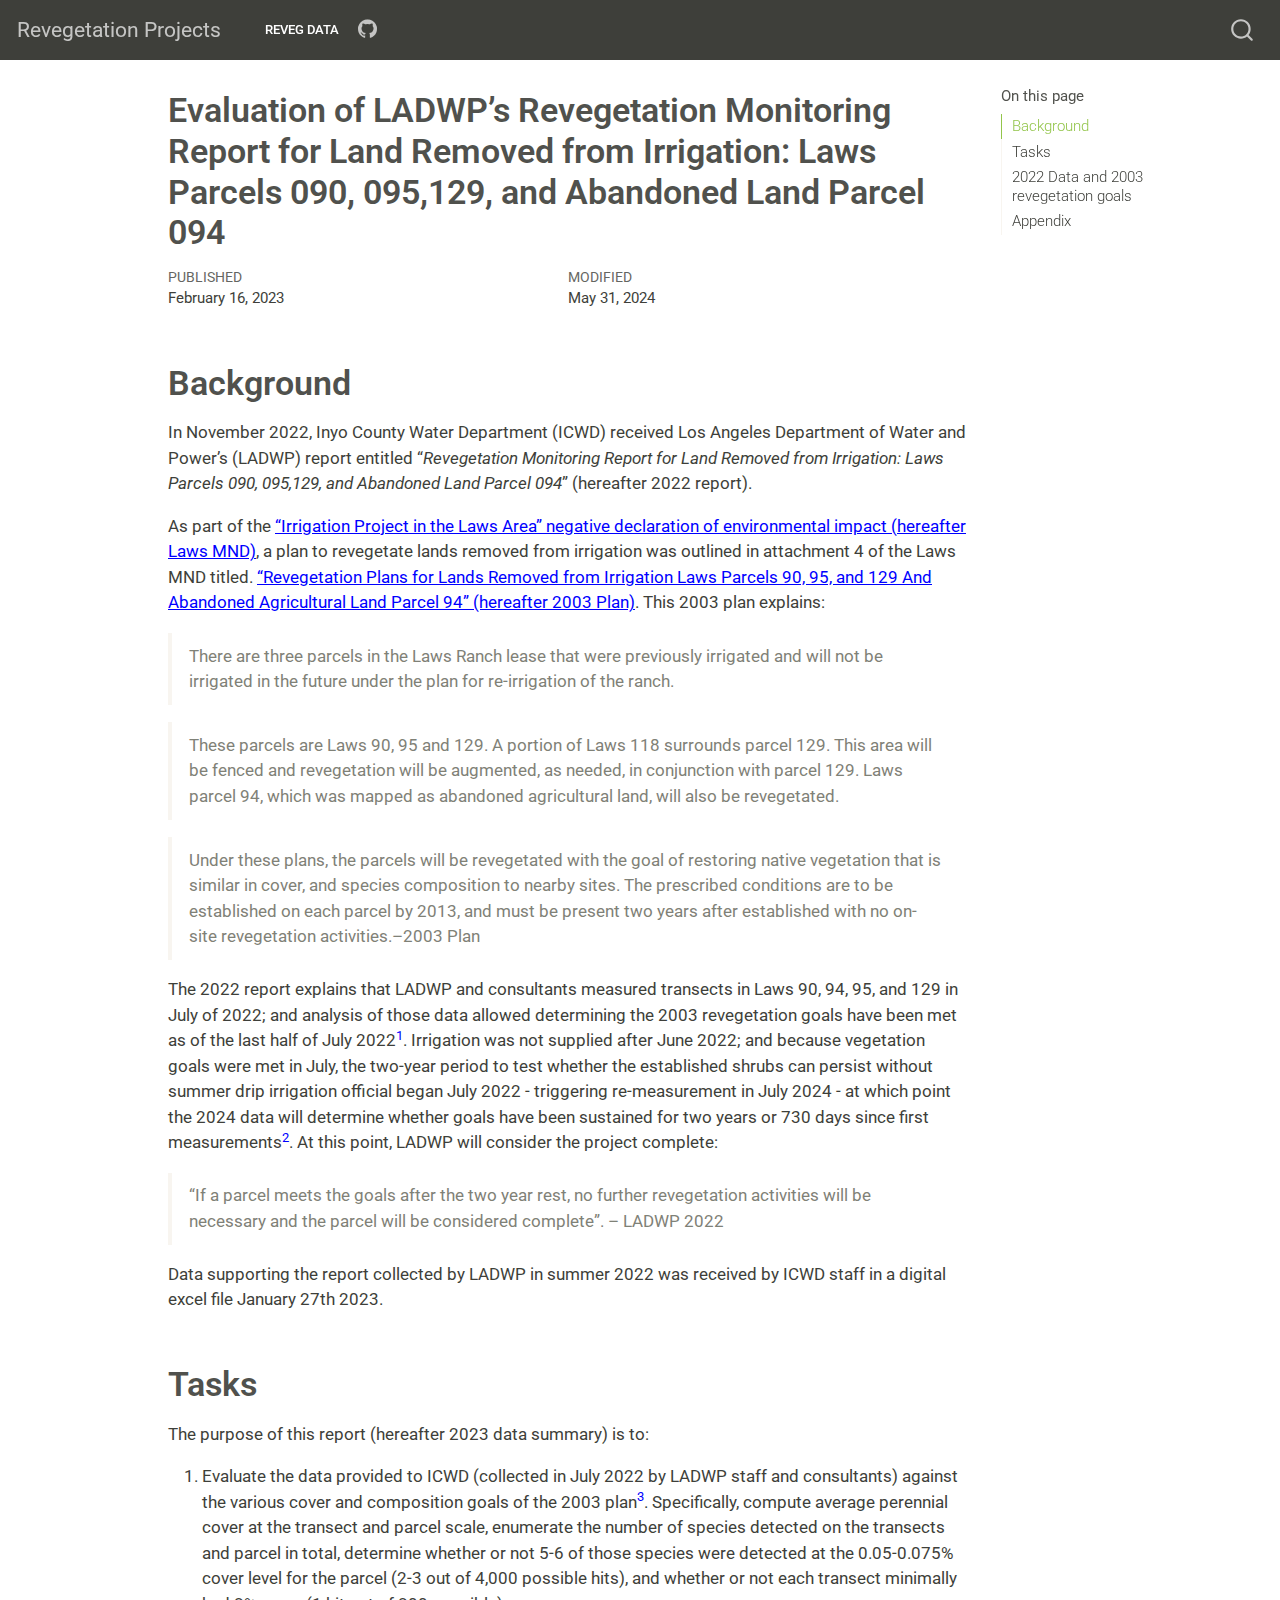
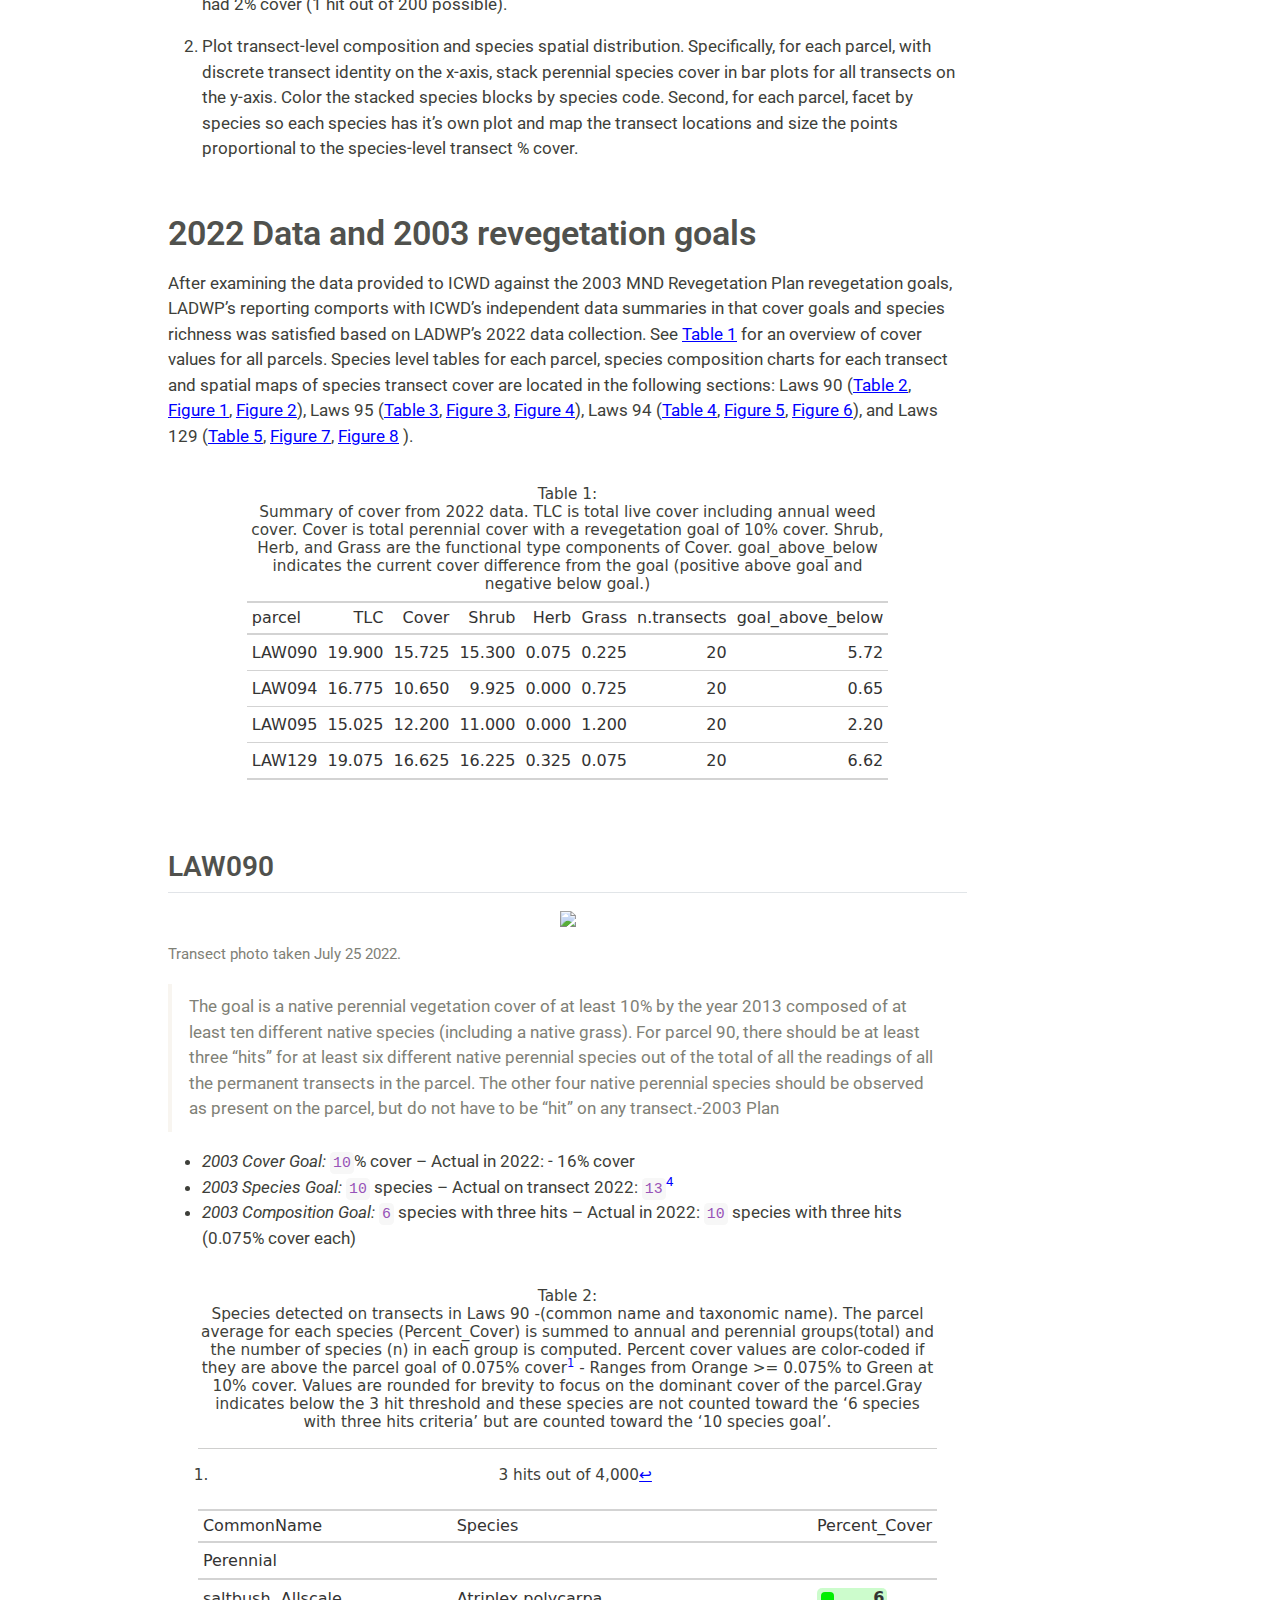
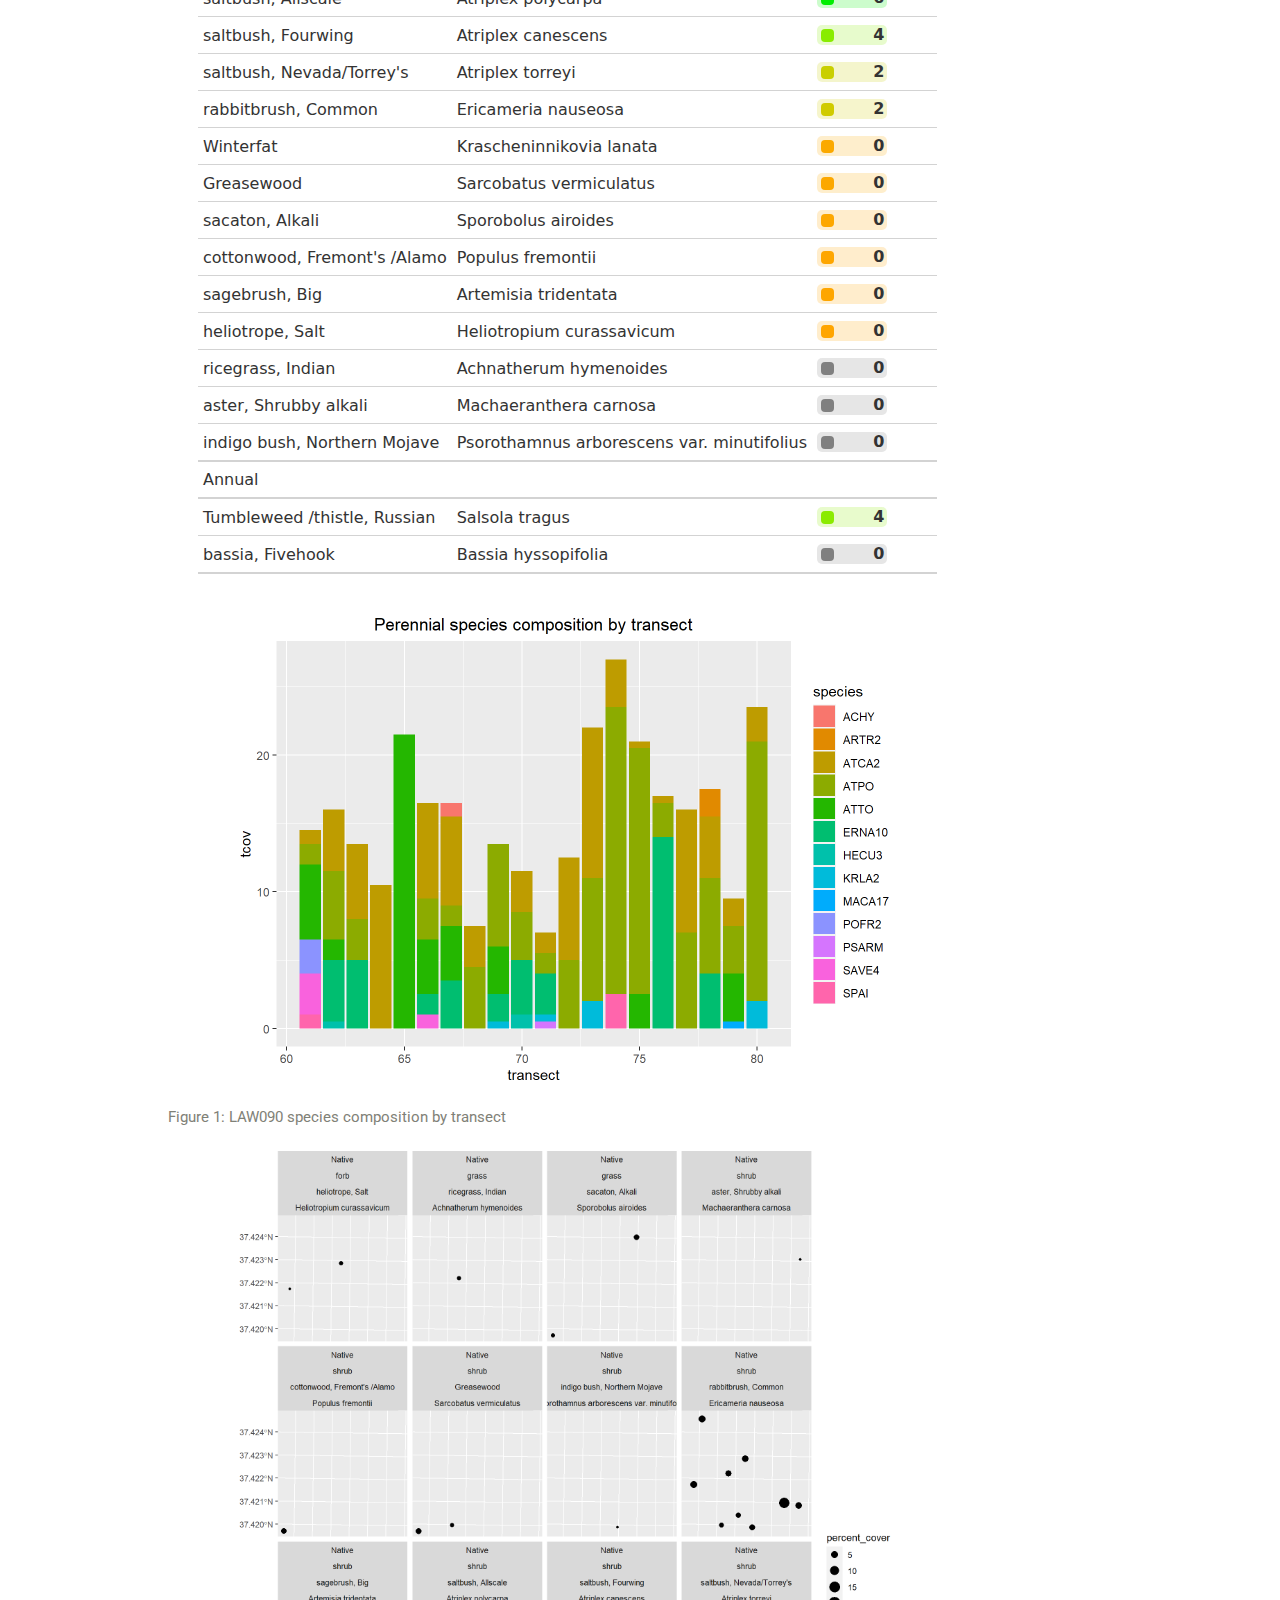
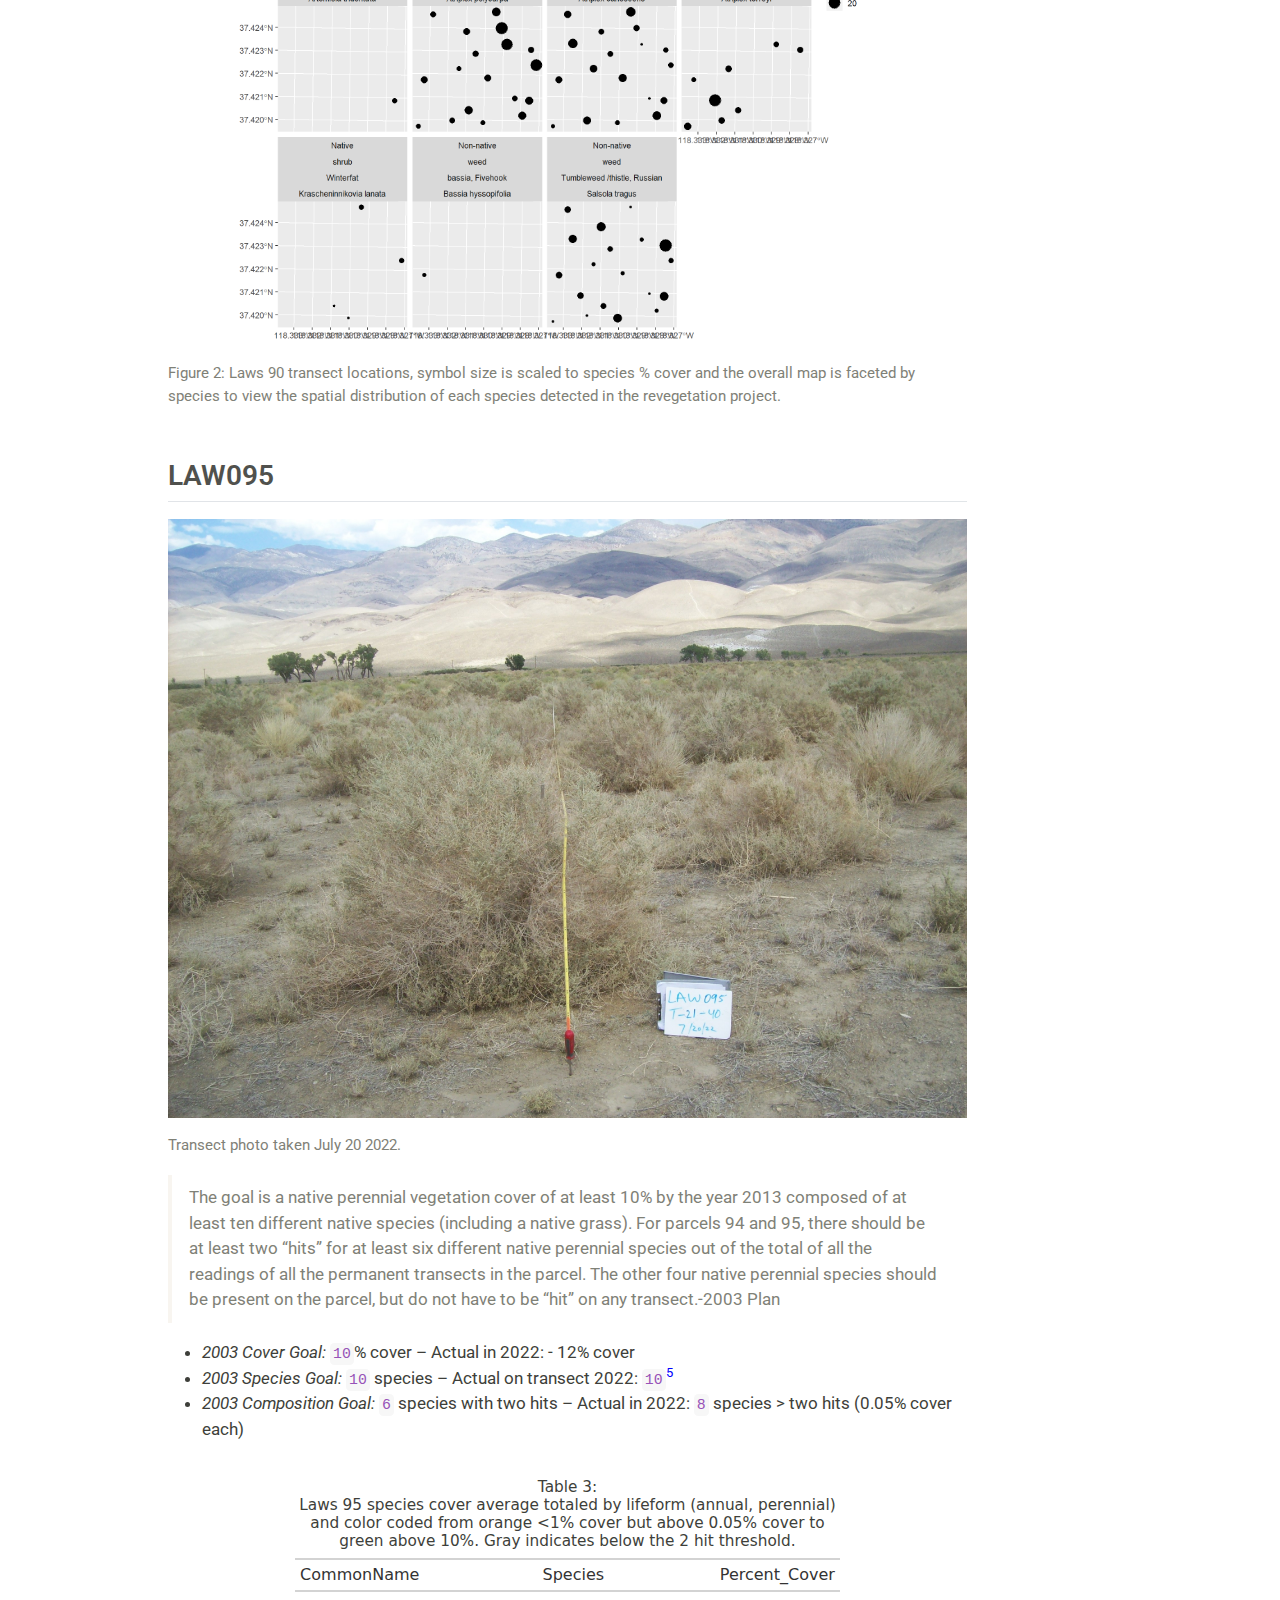
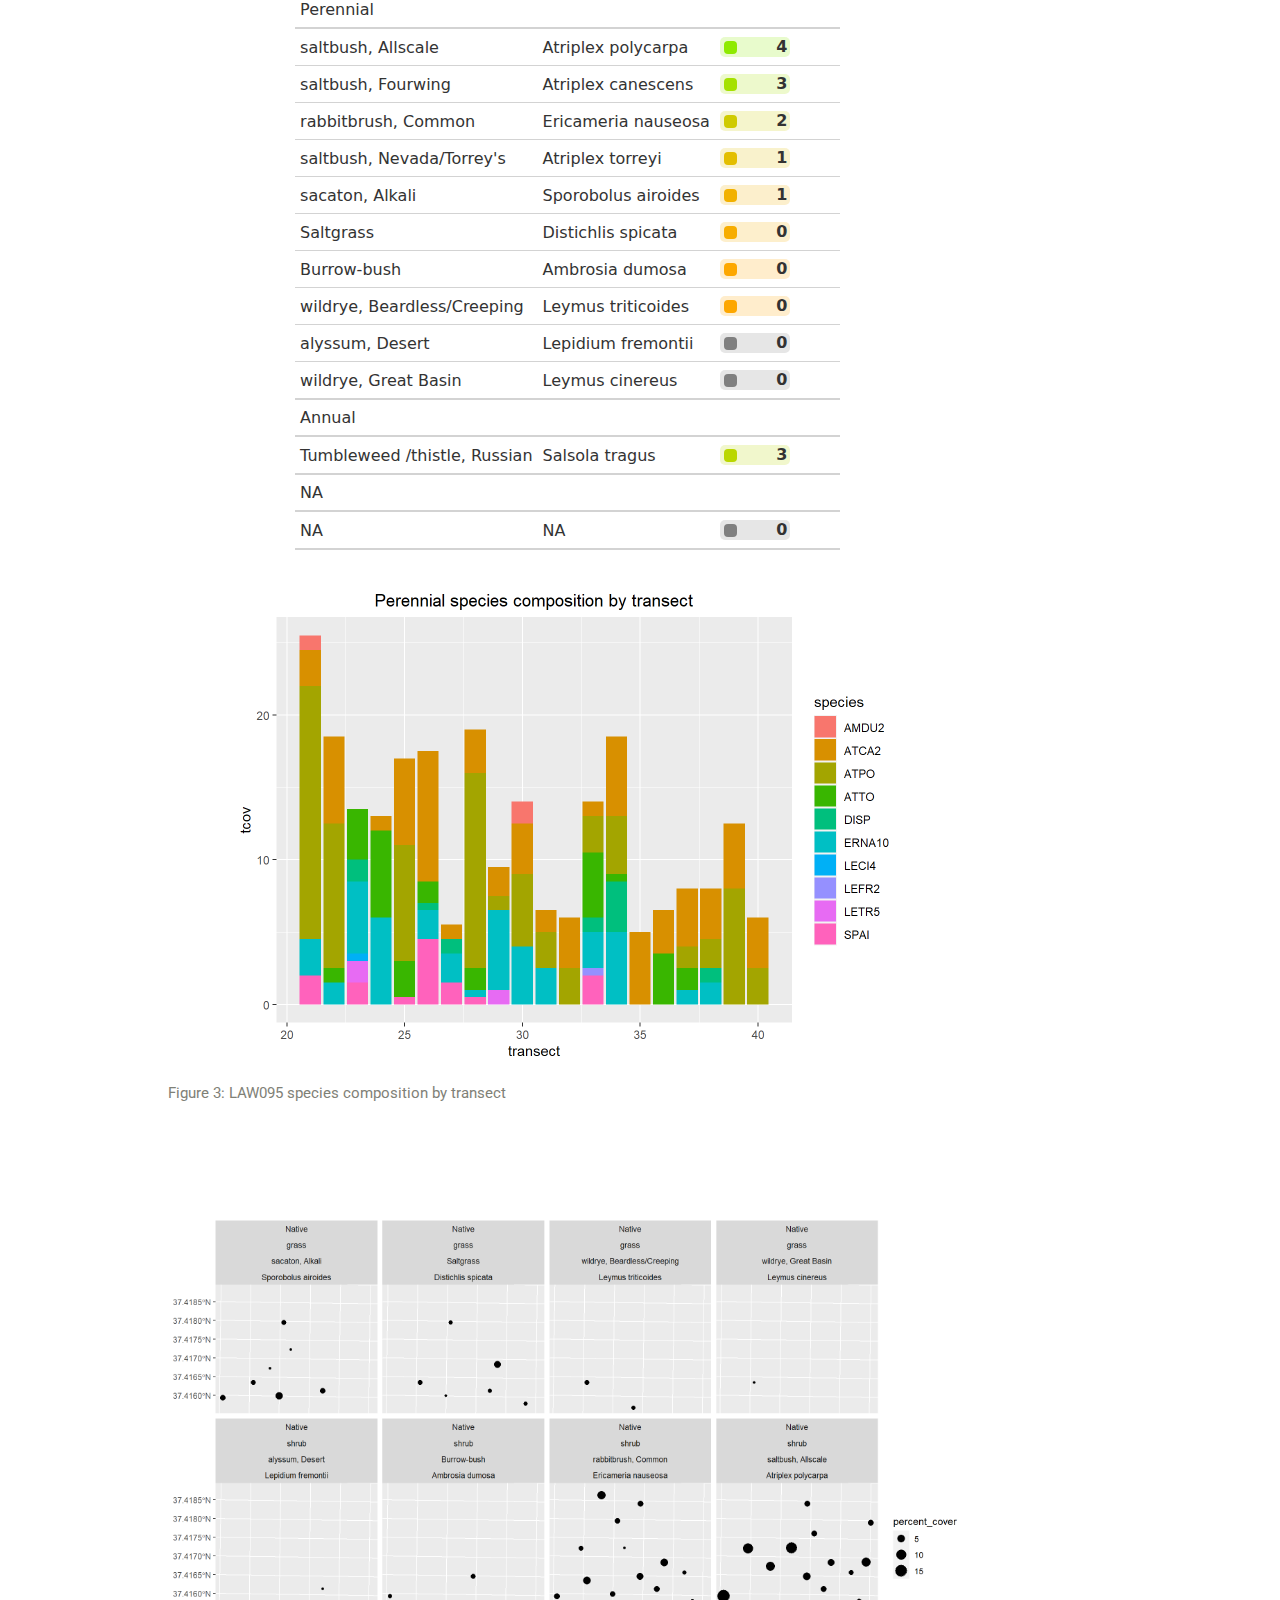
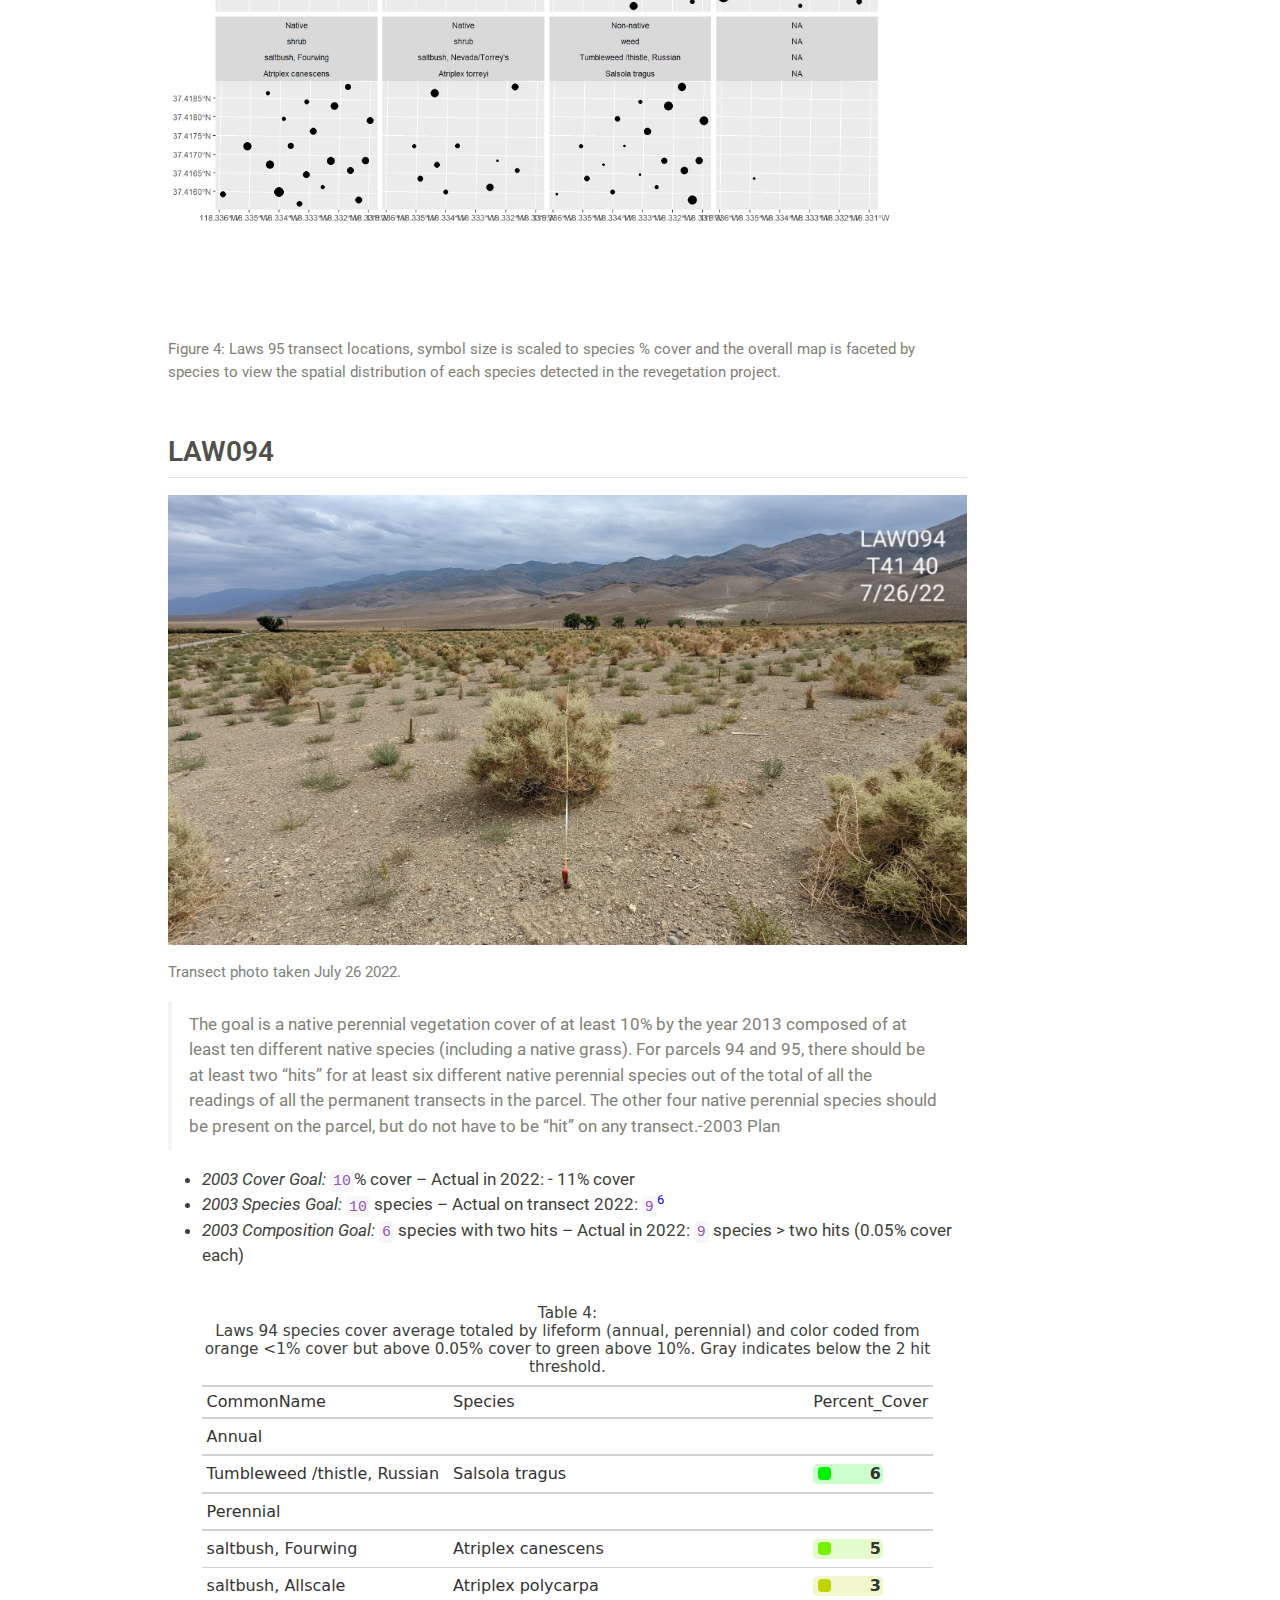
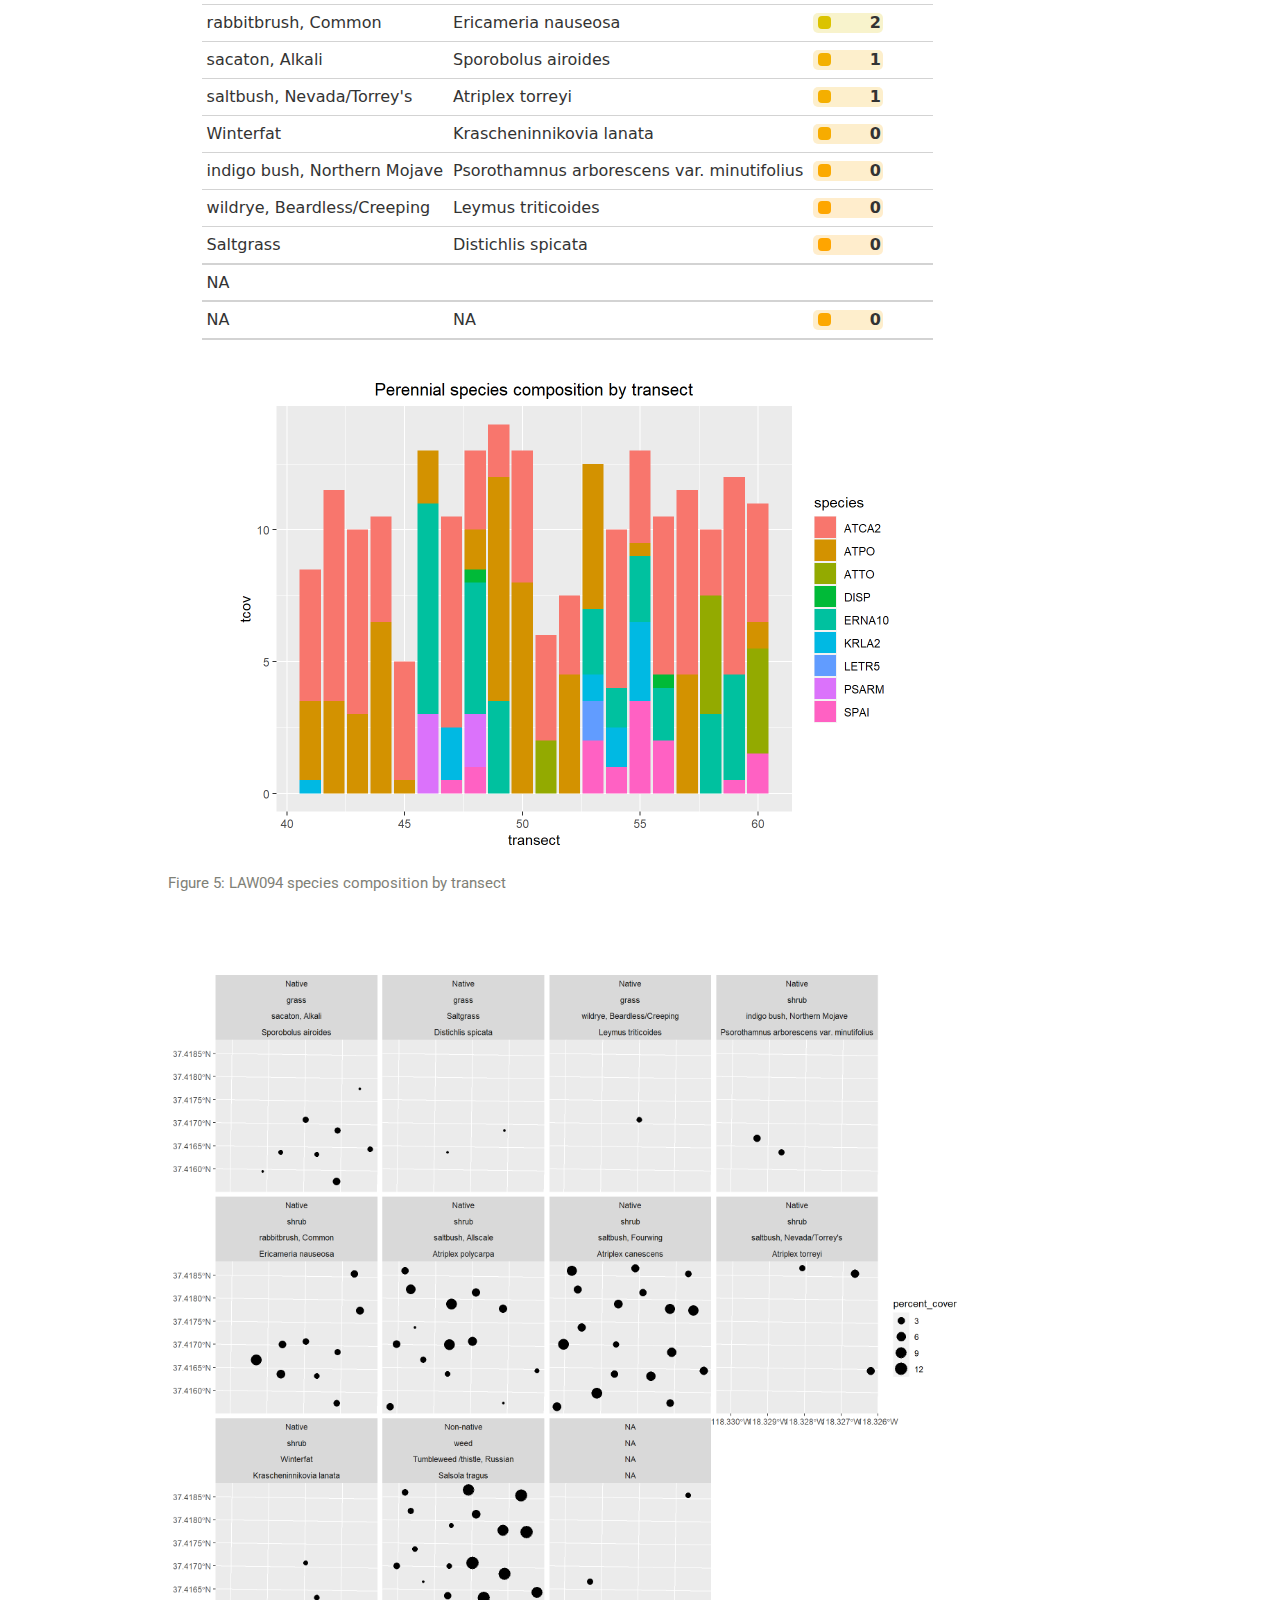
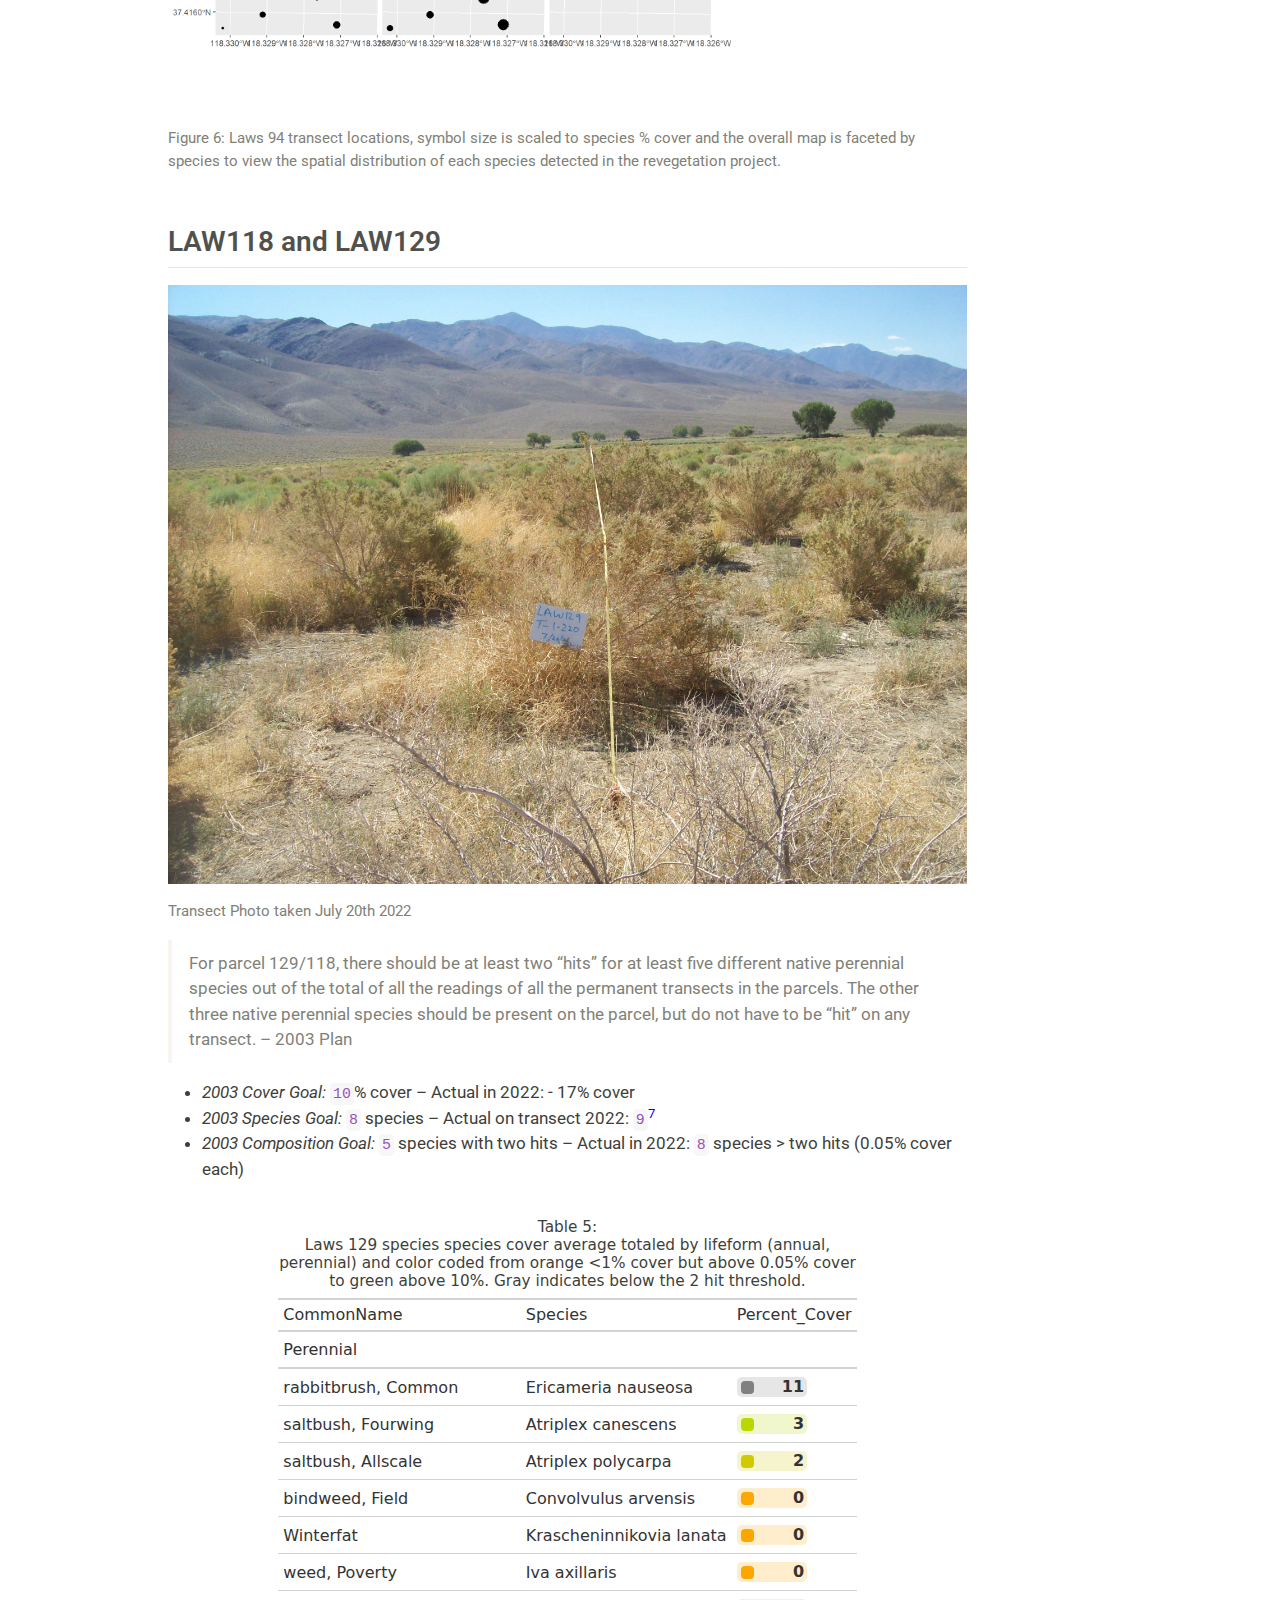
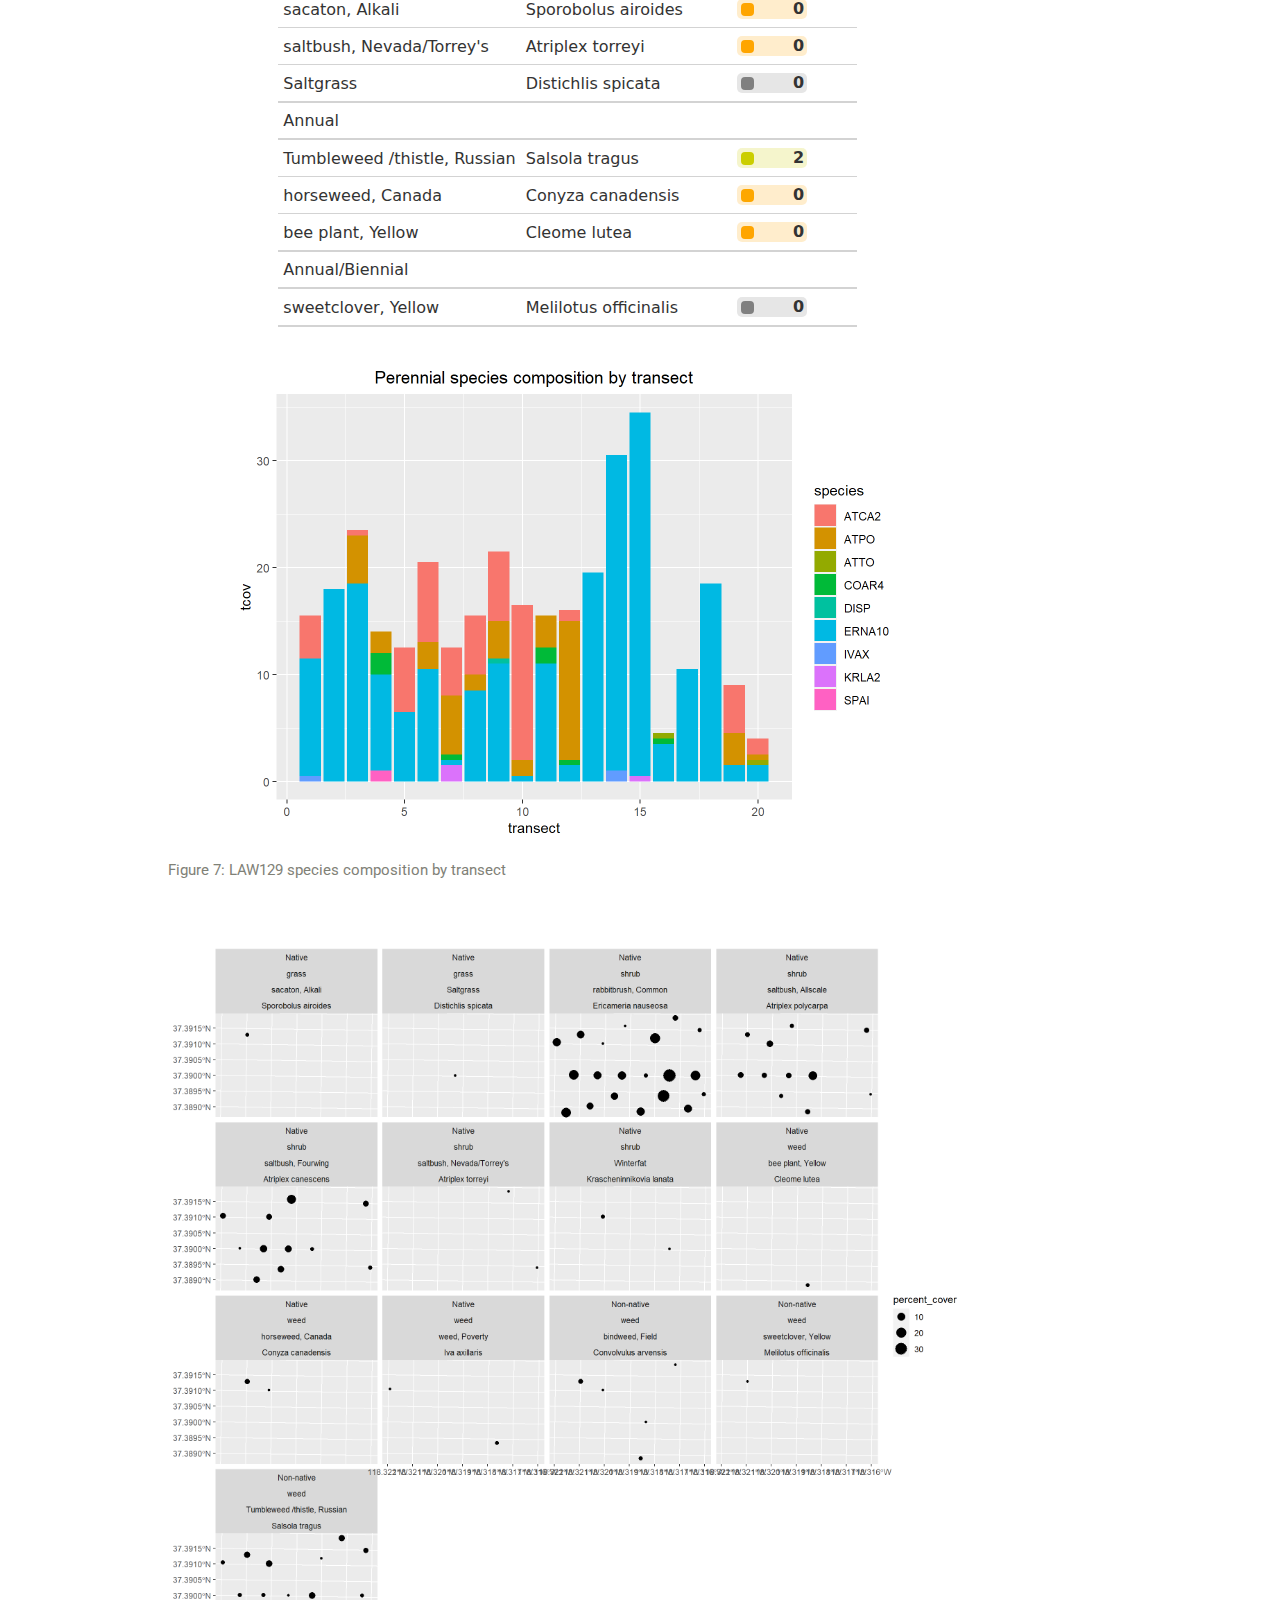
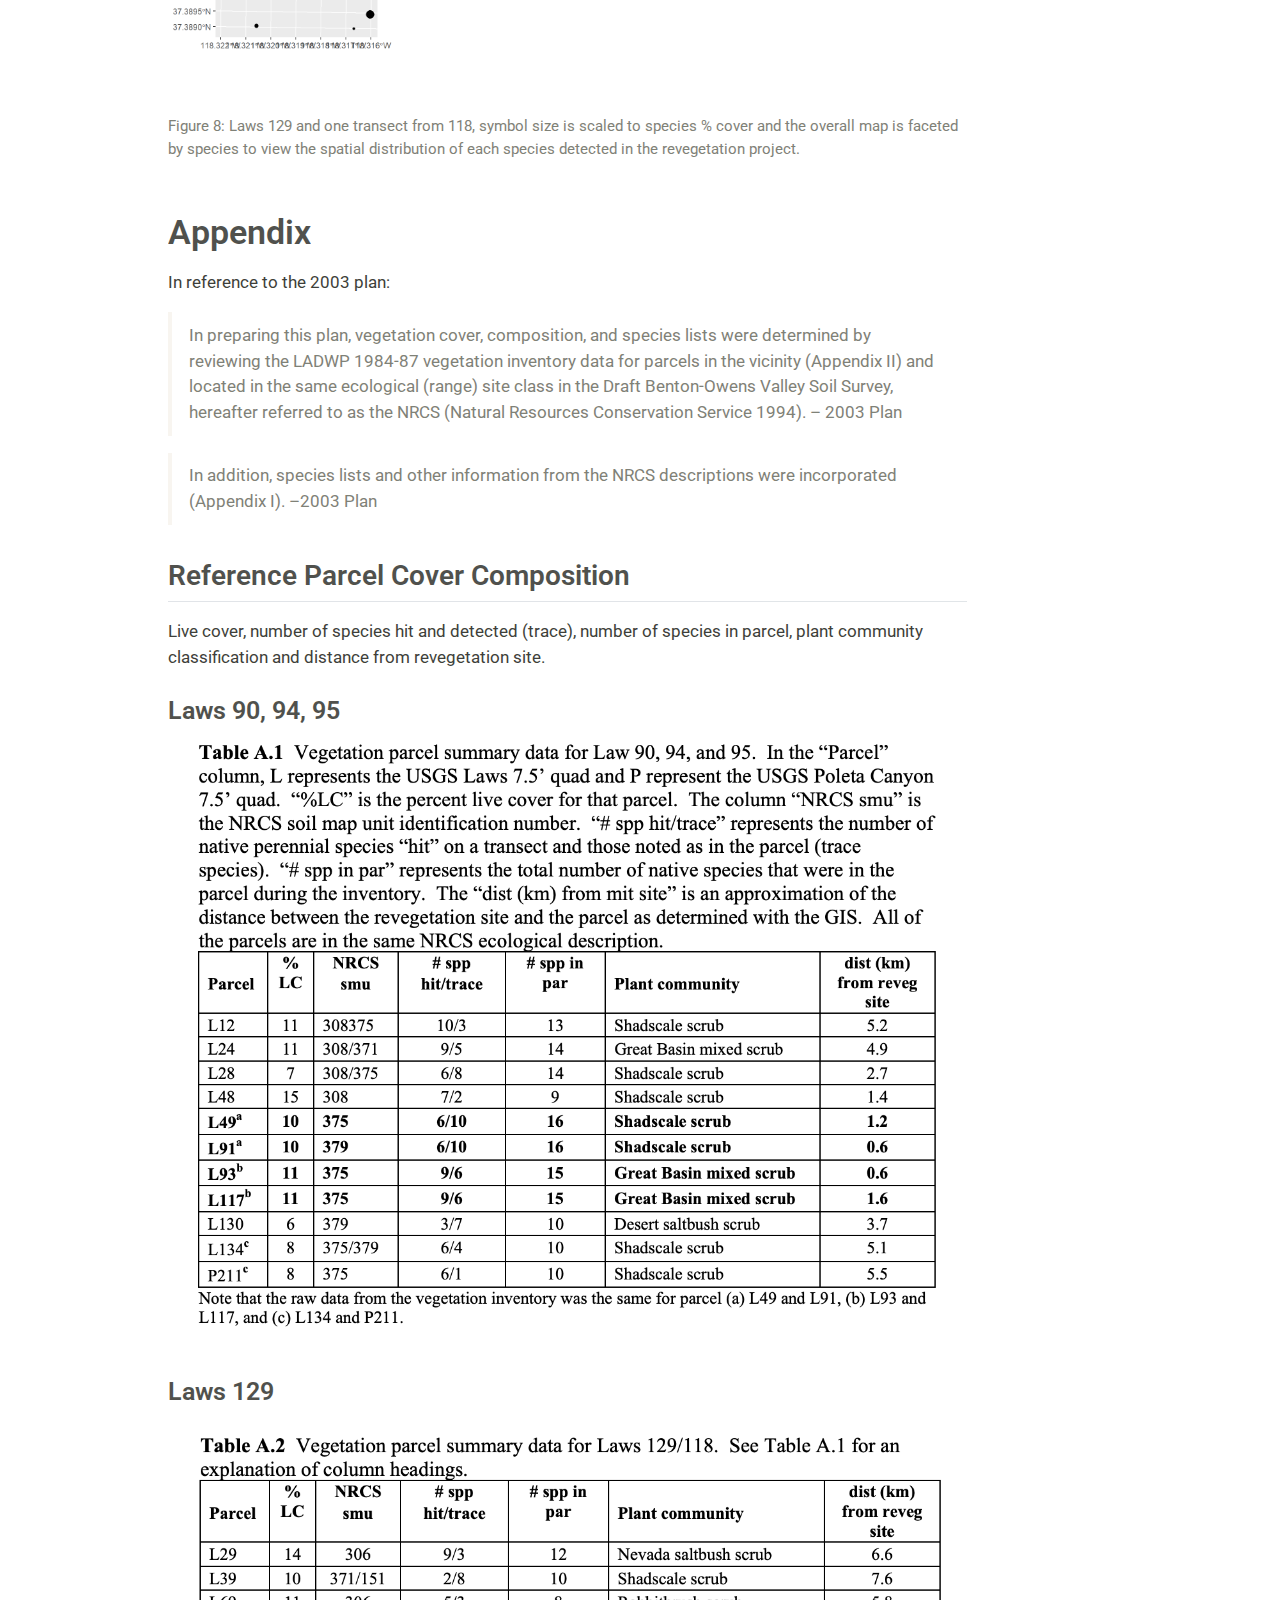
==== commit 4b2395ac: "delete about, add modified date" ====
--- a/docs/index.html
+++ b/docs/index.html
@@ -4,6 +4,7 @@
 <meta charset="utf-8">
 <meta name="generator" content="quarto-1.3.433">
 <meta name="viewport" content="width=device-width, initial-scale=1.0, user-scalable=yes">
+<meta name="dcterms.date" content="2023-02-16">
 <title>Revegetation Projects - Evaluation of LADWP’s Revegetation Monitoring Report for Land Removed from Irrigation: Laws Parcels 090, 095,129, and Abandoned Land Parcel 094</title>
 <style>
 code{white-space: pre-wrap;}
@@ -59,6 +60,7 @@
 <meta name="citation_publication_date" content="2023-02-16">
 <meta name="citation_cover_date" content="2023-02-16">
 <meta name="citation_year" content="2023">
+<meta name="citation_online_date" content="2023-02-16">
 <meta name="citation_fulltext_html_url" content="https://github.com/inyo-gov/revegetation-projects">
 <meta name="citation_language" content="en">
 <meta name="citation_technical_report_institution" content="Inyo County Water Department">
@@ -81,10 +83,6 @@
 <li class="nav-item">
     <a class="nav-link active" href="./index.html" rel="" target="" aria-current="page">
  <span class="menu-text">Reveg Data</span></a>
-  </li>  
-  <li class="nav-item">
-    <a class="nav-link" href="./about.html" rel="" target="">
- <span class="menu-text">About</span></a>
   </li>  
   <li class="nav-item compact">
     <a class="nav-link" href="https://github.com/inyo-gov/revegetation-projects" rel="" target=""><i class="bi bi-github" role="img">
@@ -114,7 +112,6 @@
   <li><a href="#law118-and-law129" id="toc-law118-and-law129" class="nav-link" data-scroll-target="#law118-and-law129">LAW118 and LAW129</a></li>
   </ul>
 </li>
-  <li><a href="#recommendations" id="toc-recommendations" class="nav-link" data-scroll-target="#recommendations">Recommendations</a></li>
   <li>
 <a href="#appendix" id="toc-appendix" class="nav-link" data-scroll-target="#appendix">Appendix</a>
   <ul class="collapse">
@@ -146,11 +143,17 @@
 <div class="quarto-title-meta">
 
     
+    <div>
+    <div class="quarto-title-meta-heading">Published</div>
+    <div class="quarto-title-meta-contents">
+      <p class="date">February 16, 2023</p>
+    </div>
+  </div>
   
     <div>
     <div class="quarto-title-meta-heading">Modified</div>
     <div class="quarto-title-meta-contents">
-      <p class="date-modified">February 16, 2023</p>
+      <p class="date-modified">May 31, 2024</p>
     </div>
   </div>
     
@@ -158,7 +161,7 @@
   
 
 </header><section id="background" class="level1"><h1>Background</h1>
-<p>In November 2022, Inyo County Water Department (ICWD) received Los Angeles Department of Water and Power’s (LADWP) report entitled <a href="">“Revegetation Monitoring Report for Land Removed from Irrigation: Laws Parcels 090, 095,129, and Abandoned Land Parcel 094” (hereafter 2022 report)</a>.</p>
+<p>In November 2022, Inyo County Water Department (ICWD) received Los Angeles Department of Water and Power’s (LADWP) report entitled “<em>Revegetation Monitoring Report for Land Removed from Irrigation: Laws Parcels 090, 095,129, and Abandoned Land Parcel 094</em>” (hereafter 2022 report).</p>
 <p>As part of the <a href="https://www.inyowater.org/wp-content/uploads/2021/06/Laws_Neg_Dec_3-17-03.pdf">“Irrigation Project in the Laws Area” negative declaration of environmental impact (hereafter Laws MND)</a>, a plan to revegetate lands removed from irrigation was outlined in attachment 4 of the Laws MND titled. <a href="https://www.inyowater.org/wp-content/uploads/2021/10/Laws-Neg-Dec-Reveg-plan-FINAL-3-17-03-copy.pdf">“Revegetation Plans for Lands Removed from Irrigation Laws Parcels 90, 95, and 129 And Abandoned Agricultural Land Parcel 94” (hereafter 2003 Plan)</a>. This 2003 plan explains:</p>
 <blockquote class="blockquote">
 <p>There are three parcels in the Laws Ranch lease that were previously irrigated and will not be irrigated in the future under the plan for re-irrigation of the ranch.</p>
@@ -187,23 +190,23 @@
 <div class="cell-output-display">
 <div id="tbl-summary" class="anchored">
 
-<div id="xtehvwcslw" style="padding-left:0px;padding-right:0px;padding-top:10px;padding-bottom:10px;overflow-x:auto;overflow-y:auto;width:auto;height:auto;">
-<style>#xtehvwcslw table {
+<div id="nnfduuzcts" style="padding-left:0px;padding-right:0px;padding-top:10px;padding-bottom:10px;overflow-x:auto;overflow-y:auto;width:auto;height:auto;">
+<style>#nnfduuzcts table {
   font-family: system-ui, 'Segoe UI', Roboto, Helvetica, Arial, sans-serif, 'Apple Color Emoji', 'Segoe UI Emoji', 'Segoe UI Symbol', 'Noto Color Emoji';
   -webkit-font-smoothing: antialiased;
   -moz-osx-font-smoothing: grayscale;
 }
 
-#xtehvwcslw thead, #xtehvwcslw tbody, #xtehvwcslw tfoot, #xtehvwcslw tr, #xtehvwcslw td, #xtehvwcslw th {
+#nnfduuzcts thead, #nnfduuzcts tbody, #nnfduuzcts tfoot, #nnfduuzcts tr, #nnfduuzcts td, #nnfduuzcts th {
   border-style: none;
 }
 
-#xtehvwcslw p {
+#nnfduuzcts p {
   margin: 0;
   padding: 0;
 }
 
-#xtehvwcslw .gt_table {
+#nnfduuzcts .gt_table {
   display: table;
   border-collapse: collapse;
   line-height: normal;
@@ -229,12 +232,12 @@
   border-left-color: #D3D3D3;
 }
 
-#xtehvwcslw .gt_caption {
+#nnfduuzcts .gt_caption {
   padding-top: 4px;
   padding-bottom: 4px;
 }
 
-#xtehvwcslw .gt_title {
+#nnfduuzcts .gt_title {
   color: #333333;
   font-size: 125%;
   font-weight: initial;
@@ -246,7 +249,7 @@
   border-bottom-width: 0;
 }
 
-#xtehvwcslw .gt_subtitle {
+#nnfduuzcts .gt_subtitle {
   color: #333333;
   font-size: 85%;
   font-weight: initial;
@@ -258,7 +261,7 @@
   border-top-width: 0;
 }
 
-#xtehvwcslw .gt_heading {
+#nnfduuzcts .gt_heading {
   background-color: #FFFFFF;
   text-align: center;
   border-bottom-color: #FFFFFF;
@@ -270,13 +273,13 @@
   border-right-color: #D3D3D3;
 }
 
-#xtehvwcslw .gt_bottom_border {
-  border-bottom-style: solid;
-  border-bottom-width: 2px;
-  border-bottom-color: #D3D3D3;
-}
-
-#xtehvwcslw .gt_col_headings {
+#nnfduuzcts .gt_bottom_border {
+  border-bottom-style: solid;
+  border-bottom-width: 2px;
+  border-bottom-color: #D3D3D3;
+}
+
+#nnfduuzcts .gt_col_headings {
   border-top-style: solid;
   border-top-width: 2px;
   border-top-color: #D3D3D3;
@@ -291,7 +294,7 @@
   border-right-color: #D3D3D3;
 }
 
-#xtehvwcslw .gt_col_heading {
+#nnfduuzcts .gt_col_heading {
   color: #333333;
   background-color: #FFFFFF;
   font-size: 100%;
@@ -311,7 +314,7 @@
   overflow-x: hidden;
 }
 
-#xtehvwcslw .gt_column_spanner_outer {
+#nnfduuzcts .gt_column_spanner_outer {
   color: #333333;
   background-color: #FFFFFF;
   font-size: 100%;
@@ -323,15 +326,15 @@
   padding-right: 4px;
 }
 
-#xtehvwcslw .gt_column_spanner_outer:first-child {
+#nnfduuzcts .gt_column_spanner_outer:first-child {
   padding-left: 0;
 }
 
-#xtehvwcslw .gt_column_spanner_outer:last-child {
+#nnfduuzcts .gt_column_spanner_outer:last-child {
   padding-right: 0;
 }
 
-#xtehvwcslw .gt_column_spanner {
+#nnfduuzcts .gt_column_spanner {
   border-bottom-style: solid;
   border-bottom-width: 2px;
   border-bottom-color: #D3D3D3;
@@ -343,11 +346,11 @@
   width: 100%;
 }
 
-#xtehvwcslw .gt_spanner_row {
+#nnfduuzcts .gt_spanner_row {
   border-bottom-style: hidden;
 }
 
-#xtehvwcslw .gt_group_heading {
+#nnfduuzcts .gt_group_heading {
   padding-top: 8px;
   padding-bottom: 8px;
   padding-left: 5px;
@@ -373,7 +376,7 @@
   text-align: left;
 }
 
-#xtehvwcslw .gt_empty_group_heading {
+#nnfduuzcts .gt_empty_group_heading {
   padding: 0.5px;
   color: #333333;
   background-color: #FFFFFF;
@@ -388,15 +391,15 @@
   vertical-align: middle;
 }
 
-#xtehvwcslw .gt_from_md > :first-child {
+#nnfduuzcts .gt_from_md > :first-child {
   margin-top: 0;
 }
 
-#xtehvwcslw .gt_from_md > :last-child {
+#nnfduuzcts .gt_from_md > :last-child {
   margin-bottom: 0;
 }
 
-#xtehvwcslw .gt_row {
+#nnfduuzcts .gt_row {
   padding-top: 8px;
   padding-bottom: 8px;
   padding-left: 5px;
@@ -415,7 +418,7 @@
   overflow-x: hidden;
 }
 
-#xtehvwcslw .gt_stub {
+#nnfduuzcts .gt_stub {
   color: #333333;
   background-color: #FFFFFF;
   font-size: 100%;
@@ -428,7 +431,7 @@
   padding-right: 5px;
 }
 
-#xtehvwcslw .gt_stub_row_group {
+#nnfduuzcts .gt_stub_row_group {
   color: #333333;
   background-color: #FFFFFF;
   font-size: 100%;
@@ -442,15 +445,15 @@
   vertical-align: top;
 }
 
-#xtehvwcslw .gt_row_group_first td {
-  border-top-width: 2px;
-}
-
-#xtehvwcslw .gt_row_group_first th {
-  border-top-width: 2px;
-}
-
-#xtehvwcslw .gt_summary_row {
+#nnfduuzcts .gt_row_group_first td {
+  border-top-width: 2px;
+}
+
+#nnfduuzcts .gt_row_group_first th {
+  border-top-width: 2px;
+}
+
+#nnfduuzcts .gt_summary_row {
   color: #333333;
   background-color: #FFFFFF;
   text-transform: inherit;
@@ -460,16 +463,16 @@
   padding-right: 5px;
 }
 
-#xtehvwcslw .gt_first_summary_row {
+#nnfduuzcts .gt_first_summary_row {
   border-top-style: solid;
   border-top-color: #D3D3D3;
 }
 
-#xtehvwcslw .gt_first_summary_row.thick {
-  border-top-width: 2px;
-}
-
-#xtehvwcslw .gt_last_summary_row {
+#nnfduuzcts .gt_first_summary_row.thick {
+  border-top-width: 2px;
+}
+
+#nnfduuzcts .gt_last_summary_row {
   padding-top: 8px;
   padding-bottom: 8px;
   padding-left: 5px;
@@ -479,7 +482,7 @@
   border-bottom-color: #D3D3D3;
 }
 
-#xtehvwcslw .gt_grand_summary_row {
+#nnfduuzcts .gt_grand_summary_row {
   color: #333333;
   background-color: #FFFFFF;
   text-transform: inherit;
@@ -489,7 +492,7 @@
   padding-right: 5px;
 }
 
-#xtehvwcslw .gt_first_grand_summary_row {
+#nnfduuzcts .gt_first_grand_summary_row {
   padding-top: 8px;
   padding-bottom: 8px;
   padding-left: 5px;
@@ -499,7 +502,7 @@
   border-top-color: #D3D3D3;
 }
 
-#xtehvwcslw .gt_last_grand_summary_row_top {
+#nnfduuzcts .gt_last_grand_summary_row_top {
   padding-top: 8px;
   padding-bottom: 8px;
   padding-left: 5px;
@@ -509,11 +512,11 @@
   border-bottom-color: #D3D3D3;
 }
 
-#xtehvwcslw .gt_striped {
+#nnfduuzcts .gt_striped {
   background-color: rgba(128, 128, 128, 0.05);
 }
 
-#xtehvwcslw .gt_table_body {
+#nnfduuzcts .gt_table_body {
   border-top-style: solid;
   border-top-width: 2px;
   border-top-color: #D3D3D3;
@@ -522,7 +525,7 @@
   border-bottom-color: #D3D3D3;
 }
 
-#xtehvwcslw .gt_footnotes {
+#nnfduuzcts .gt_footnotes {
   color: #333333;
   background-color: #FFFFFF;
   border-bottom-style: none;
@@ -536,7 +539,7 @@
   border-right-color: #D3D3D3;
 }
 
-#xtehvwcslw .gt_footnote {
+#nnfduuzcts .gt_footnote {
   margin: 0px;
   font-size: 90%;
   padding-top: 4px;
@@ -545,7 +548,7 @@
   padding-right: 5px;
 }
 
-#xtehvwcslw .gt_sourcenotes {
+#nnfduuzcts .gt_sourcenotes {
   color: #333333;
   background-color: #FFFFFF;
   border-bottom-style: none;
@@ -559,7 +562,7 @@
   border-right-color: #D3D3D3;
 }
 
-#xtehvwcslw .gt_sourcenote {
+#nnfduuzcts .gt_sourcenote {
   font-size: 90%;
   padding-top: 4px;
   padding-bottom: 4px;
@@ -567,63 +570,63 @@
   padding-right: 5px;
 }
 
-#xtehvwcslw .gt_left {
+#nnfduuzcts .gt_left {
   text-align: left;
 }
 
-#xtehvwcslw .gt_center {
+#nnfduuzcts .gt_center {
   text-align: center;
 }
 
-#xtehvwcslw .gt_right {
+#nnfduuzcts .gt_right {
   text-align: right;
   font-variant-numeric: tabular-nums;
 }
 
-#xtehvwcslw .gt_font_normal {
+#nnfduuzcts .gt_font_normal {
   font-weight: normal;
 }
 
-#xtehvwcslw .gt_font_bold {
+#nnfduuzcts .gt_font_bold {
   font-weight: bold;
 }
 
-#xtehvwcslw .gt_font_italic {
+#nnfduuzcts .gt_font_italic {
   font-style: italic;
 }
 
-#xtehvwcslw .gt_super {
+#nnfduuzcts .gt_super {
   font-size: 65%;
 }
 
-#xtehvwcslw .gt_footnote_marks {
+#nnfduuzcts .gt_footnote_marks {
   font-size: 75%;
   vertical-align: 0.4em;
   position: initial;
 }
 
-#xtehvwcslw .gt_asterisk {
+#nnfduuzcts .gt_asterisk {
   font-size: 100%;
   vertical-align: 0;
 }
 
-#xtehvwcslw .gt_indent_1 {
+#nnfduuzcts .gt_indent_1 {
   text-indent: 5px;
 }
 
-#xtehvwcslw .gt_indent_2 {
+#nnfduuzcts .gt_indent_2 {
   text-indent: 10px;
 }
 
-#xtehvwcslw .gt_indent_3 {
+#nnfduuzcts .gt_indent_3 {
   text-indent: 15px;
 }
 
-#xtehvwcslw .gt_indent_4 {
+#nnfduuzcts .gt_indent_4 {
   text-indent: 20px;
 }
 
-#xtehvwcslw .gt_indent_5 {
+#nnfduuzcts .gt_indent_5 {
   text-indent: 25px;
 }
 </style>
@@ -712,23 +715,23 @@
 <div class="cell-output-display">
 <div id="tbl-law090-transect-species" class="anchored">
 
-<div id="tkoqmgagyu" style="padding-left:0px;padding-right:0px;padding-top:10px;padding-bottom:10px;overflow-x:auto;overflow-y:auto;width:auto;height:auto;">
-<style>#tkoqmgagyu table {
+<div id="mgtmoblddz" style="padding-left:0px;padding-right:0px;padding-top:10px;padding-bottom:10px;overflow-x:auto;overflow-y:auto;width:auto;height:auto;">
+<style>#mgtmoblddz table {
   font-family: system-ui, 'Segoe UI', Roboto, Helvetica, Arial, sans-serif, 'Apple Color Emoji', 'Segoe UI Emoji', 'Segoe UI Symbol', 'Noto Color Emoji';
   -webkit-font-smoothing: antialiased;
   -moz-osx-font-smoothing: grayscale;
 }
 
-#tkoqmgagyu thead, #tkoqmgagyu tbody, #tkoqmgagyu tfoot, #tkoqmgagyu tr, #tkoqmgagyu td, #tkoqmgagyu th {
+#mgtmoblddz thead, #mgtmoblddz tbody, #mgtmoblddz tfoot, #mgtmoblddz tr, #mgtmoblddz td, #mgtmoblddz th {
   border-style: none;
 }
 
-#tkoqmgagyu p {
+#mgtmoblddz p {
   margin: 0;
   padding: 0;
 }
 
-#tkoqmgagyu .gt_table {
+#mgtmoblddz .gt_table {
   display: table;
   border-collapse: collapse;
   line-height: normal;
@@ -754,12 +757,12 @@
   border-left-color: #D3D3D3;
 }
 
-#tkoqmgagyu .gt_caption {
+#mgtmoblddz .gt_caption {
   padding-top: 4px;
   padding-bottom: 4px;
 }
 
-#tkoqmgagyu .gt_title {
+#mgtmoblddz .gt_title {
   color: #333333;
   font-size: 125%;
   font-weight: initial;
@@ -771,7 +774,7 @@
   border-bottom-width: 0;
 }
 
-#tkoqmgagyu .gt_subtitle {
+#mgtmoblddz .gt_subtitle {
   color: #333333;
   font-size: 85%;
   font-weight: initial;
@@ -783,7 +786,7 @@
   border-top-width: 0;
 }
 
-#tkoqmgagyu .gt_heading {
+#mgtmoblddz .gt_heading {
   background-color: #FFFFFF;
   text-align: center;
   border-bottom-color: #FFFFFF;
@@ -795,13 +798,13 @@
   border-right-color: #D3D3D3;
 }
 
-#tkoqmgagyu .gt_bottom_border {
-  border-bottom-style: solid;
-  border-bottom-width: 2px;
-  border-bottom-color: #D3D3D3;
-}
-
-#tkoqmgagyu .gt_col_headings {
+#mgtmoblddz .gt_bottom_border {
+  border-bottom-style: solid;
+  border-bottom-width: 2px;
+  border-bottom-color: #D3D3D3;
+}
+
+#mgtmoblddz .gt_col_headings {
   border-top-style: solid;
   border-top-width: 2px;
   border-top-color: #D3D3D3;
@@ -816,7 +819,7 @@
   border-right-color: #D3D3D3;
 }
 
-#tkoqmgagyu .gt_col_heading {
+#mgtmoblddz .gt_col_heading {
   color: #333333;
   background-color: #FFFFFF;
   font-size: 100%;
@@ -836,7 +839,7 @@
   overflow-x: hidden;
 }
 
-#tkoqmgagyu .gt_column_spanner_outer {
+#mgtmoblddz .gt_column_spanner_outer {
   color: #333333;
   background-color: #FFFFFF;
   font-size: 100%;
@@ -848,15 +851,15 @@
   padding-right: 4px;
 }
 
-#tkoqmgagyu .gt_column_spanner_outer:first-child {
+#mgtmoblddz .gt_column_spanner_outer:first-child {
   padding-left: 0;
 }
 
-#tkoqmgagyu .gt_column_spanner_outer:last-child {
+#mgtmoblddz .gt_column_spanner_outer:last-child {
   padding-right: 0;
 }
 
-#tkoqmgagyu .gt_column_spanner {
+#mgtmoblddz .gt_column_spanner {
   border-bottom-style: solid;
   border-bottom-width: 2px;
   border-bottom-color: #D3D3D3;
@@ -868,11 +871,11 @@
   width: 100%;
 }
 
-#tkoqmgagyu .gt_spanner_row {
+#mgtmoblddz .gt_spanner_row {
   border-bottom-style: hidden;
 }
 
-#tkoqmgagyu .gt_group_heading {
+#mgtmoblddz .gt_group_heading {
   padding-top: 8px;
   padding-bottom: 8px;
   padding-left: 5px;
@@ -898,7 +901,7 @@
   text-align: left;
 }
 
-#tkoqmgagyu .gt_empty_group_heading {
+#mgtmoblddz .gt_empty_group_heading {
   padding: 0.5px;
   color: #333333;
   background-color: #FFFFFF;
@@ -913,15 +916,15 @@
   vertical-align: middle;
 }
 
-#tkoqmgagyu .gt_from_md > :first-child {
+#mgtmoblddz .gt_from_md > :first-child {
   margin-top: 0;
 }
 
-#tkoqmgagyu .gt_from_md > :last-child {
+#mgtmoblddz .gt_from_md > :last-child {
   margin-bottom: 0;
 }
 
-#tkoqmgagyu .gt_row {
+#mgtmoblddz .gt_row {
   padding-top: 8px;
   padding-bottom: 8px;
   padding-left: 5px;
@@ -940,7 +943,7 @@
   overflow-x: hidden;
 }
 
-#tkoqmgagyu .gt_stub {
+#mgtmoblddz .gt_stub {
   color: #333333;
   background-color: #FFFFFF;
   font-size: 100%;
@@ -953,7 +956,7 @@
   padding-right: 5px;
 }
 
-#tkoqmgagyu .gt_stub_row_group {
+#mgtmoblddz .gt_stub_row_group {
   color: #333333;
   background-color: #FFFFFF;
   font-size: 100%;
@@ -967,15 +970,15 @@
   vertical-align: top;
 }
 
-#tkoqmgagyu .gt_row_group_first td {
-  border-top-width: 2px;
-}
-
-#tkoqmgagyu .gt_row_group_first th {
-  border-top-width: 2px;
-}
-
-#tkoqmgagyu .gt_summary_row {
+#mgtmoblddz .gt_row_group_first td {
+  border-top-width: 2px;
+}
+
+#mgtmoblddz .gt_row_group_first th {
+  border-top-width: 2px;
+}
+
+#mgtmoblddz .gt_summary_row {
   color: #333333;
   background-color: #FFFFFF;
   text-transform: inherit;
@@ -985,16 +988,16 @@
   padding-right: 5px;
 }
 
-#tkoqmgagyu .gt_first_summary_row {
+#mgtmoblddz .gt_first_summary_row {
   border-top-style: solid;
   border-top-color: #D3D3D3;
 }
 
-#tkoqmgagyu .gt_first_summary_row.thick {
-  border-top-width: 2px;
-}
-
-#tkoqmgagyu .gt_last_summary_row {
+#mgtmoblddz .gt_first_summary_row.thick {
+  border-top-width: 2px;
+}
+
+#mgtmoblddz .gt_last_summary_row {
   padding-top: 8px;
   padding-bottom: 8px;
   padding-left: 5px;
@@ -1004,7 +1007,7 @@
   border-bottom-color: #D3D3D3;
 }
 
-#tkoqmgagyu .gt_grand_summary_row {
+#mgtmoblddz .gt_grand_summary_row {
   color: #333333;
   background-color: #FFFFFF;
   text-transform: inherit;
@@ -1014,7 +1017,7 @@
   padding-right: 5px;
 }
 
-#tkoqmgagyu .gt_first_grand_summary_row {
+#mgtmoblddz .gt_first_grand_summary_row {
   padding-top: 8px;
   padding-bottom: 8px;
   padding-left: 5px;
@@ -1024,7 +1027,7 @@
   border-top-color: #D3D3D3;
 }
 
-#tkoqmgagyu .gt_last_grand_summary_row_top {
+#mgtmoblddz .gt_last_grand_summary_row_top {
   padding-top: 8px;
   padding-bottom: 8px;
   padding-left: 5px;
@@ -1034,11 +1037,11 @@
   border-bottom-color: #D3D3D3;
 }
 
-#tkoqmgagyu .gt_striped {
+#mgtmoblddz .gt_striped {
   background-color: rgba(128, 128, 128, 0.05);
 }
 
-#tkoqmgagyu .gt_table_body {
+#mgtmoblddz .gt_table_body {
   border-top-style: solid;
   border-top-width: 2px;
   border-top-color: #D3D3D3;
@@ -1047,7 +1050,7 @@
   border-bottom-color: #D3D3D3;
 }
 
-#tkoqmgagyu .gt_footnotes {
+#mgtmoblddz .gt_footnotes {
   color: #333333;
   background-color: #FFFFFF;
   border-bottom-style: none;
@@ -1061,7 +1064,7 @@
   border-right-color: #D3D3D3;
 }
 
-#tkoqmgagyu .gt_footnote {
+#mgtmoblddz .gt_footnote {
   margin: 0px;
   font-size: 90%;
   padding-top: 4px;
@@ -1070,7 +1073,7 @@
   padding-right: 5px;
 }
 
-#tkoqmgagyu .gt_sourcenotes {
+#mgtmoblddz .gt_sourcenotes {
   color: #333333;
   background-color: #FFFFFF;
   border-bottom-style: none;
@@ -1084,7 +1087,7 @@
   border-right-color: #D3D3D3;
 }
 
-#tkoqmgagyu .gt_sourcenote {
+#mgtmoblddz .gt_sourcenote {
   font-size: 90%;
   padding-top: 4px;
   padding-bottom: 4px;
@@ -1092,63 +1095,63 @@
   padding-right: 5px;
 }
 
-#tkoqmgagyu .gt_left {
+#mgtmoblddz .gt_left {
   text-align: left;
 }
 
-#tkoqmgagyu .gt_center {
+#mgtmoblddz .gt_center {
   text-align: center;
 }
 
-#tkoqmgagyu .gt_right {
+#mgtmoblddz .gt_right {
   text-align: right;
   font-variant-numeric: tabular-nums;
 }
 
-#tkoqmgagyu .gt_font_normal {
+#mgtmoblddz .gt_font_normal {
   font-weight: normal;
 }
 
-#tkoqmgagyu .gt_font_bold {
+#mgtmoblddz .gt_font_bold {
   font-weight: bold;
 }
 
-#tkoqmgagyu .gt_font_italic {
+#mgtmoblddz .gt_font_italic {
   font-style: italic;
 }
 
-#tkoqmgagyu .gt_super {
+#mgtmoblddz .gt_super {
   font-size: 65%;
 }
 
-#tkoqmgagyu .gt_footnote_marks {
+#mgtmoblddz .gt_footnote_marks {
   font-size: 75%;
   vertical-align: 0.4em;
   position: initial;
 }
 
-#tkoqmgagyu .gt_asterisk {
+#mgtmoblddz .gt_asterisk {
   font-size: 100%;
   vertical-align: 0;
 }
 
-#tkoqmgagyu .gt_indent_1 {
+#mgtmoblddz .gt_indent_1 {
   text-indent: 5px;
 }
 
-#tkoqmgagyu .gt_indent_2 {
+#mgtmoblddz .gt_indent_2 {
   text-indent: 10px;
 }
 
-#tkoqmgagyu .gt_indent_3 {
+#mgtmoblddz .gt_indent_3 {
   text-indent: 15px;
 }
 
-#tkoqmgagyu .gt_indent_4 {
+#mgtmoblddz .gt_indent_4 {
   text-indent: 20px;
 }
 
-#tkoqmgagyu .gt_indent_5 {
+#mgtmoblddz .gt_indent_5 {
   text-indent: 25px;
 }
 </style>
@@ -1372,23 +1375,23 @@
 <div class="cell-output-display">
 <div id="tbl-law095-transect-species" class="anchored">
 
-<div id="wcinodqgad" style="padding-left:0px;padding-right:0px;padding-top:10px;padding-bottom:10px;overflow-x:auto;overflow-y:auto;width:auto;height:auto;">
-<style>#wcinodqgad table {
+<div id="kjpbvtojqu" style="padding-left:0px;padding-right:0px;padding-top:10px;padding-bottom:10px;overflow-x:auto;overflow-y:auto;width:auto;height:auto;">
+<style>#kjpbvtojqu table {
   font-family: system-ui, 'Segoe UI', Roboto, Helvetica, Arial, sans-serif, 'Apple Color Emoji', 'Segoe UI Emoji', 'Segoe UI Symbol', 'Noto Color Emoji';
   -webkit-font-smoothing: antialiased;
   -moz-osx-font-smoothing: grayscale;
 }
 
-#wcinodqgad thead, #wcinodqgad tbody, #wcinodqgad tfoot, #wcinodqgad tr, #wcinodqgad td, #wcinodqgad th {
+#kjpbvtojqu thead, #kjpbvtojqu tbody, #kjpbvtojqu tfoot, #kjpbvtojqu tr, #kjpbvtojqu td, #kjpbvtojqu th {
   border-style: none;
 }
 
-#wcinodqgad p {
+#kjpbvtojqu p {
   margin: 0;
   padding: 0;
 }
 
-#wcinodqgad .gt_table {
+#kjpbvtojqu .gt_table {
   display: table;
   border-collapse: collapse;
   line-height: normal;
@@ -1414,12 +1417,12 @@
   border-left-color: #D3D3D3;
 }
 
-#wcinodqgad .gt_caption {
+#kjpbvtojqu .gt_caption {
   padding-top: 4px;
   padding-bottom: 4px;
 }
 
-#wcinodqgad .gt_title {
+#kjpbvtojqu .gt_title {
   color: #333333;
   font-size: 125%;
   font-weight: initial;
@@ -1431,7 +1434,7 @@
   border-bottom-width: 0;
 }
 
-#wcinodqgad .gt_subtitle {
+#kjpbvtojqu .gt_subtitle {
   color: #333333;
   font-size: 85%;
   font-weight: initial;
@@ -1443,7 +1446,7 @@
   border-top-width: 0;
 }
 
-#wcinodqgad .gt_heading {
+#kjpbvtojqu .gt_heading {
   background-color: #FFFFFF;
   text-align: center;
   border-bottom-color: #FFFFFF;
@@ -1455,13 +1458,13 @@
   border-right-color: #D3D3D3;
 }
 
-#wcinodqgad .gt_bottom_border {
-  border-bottom-style: solid;
-  border-bottom-width: 2px;
-  border-bottom-color: #D3D3D3;
-}
-
-#wcinodqgad .gt_col_headings {
+#kjpbvtojqu .gt_bottom_border {
+  border-bottom-style: solid;
+  border-bottom-width: 2px;
+  border-bottom-color: #D3D3D3;
+}
+
+#kjpbvtojqu .gt_col_headings {
   border-top-style: solid;
   border-top-width: 2px;
   border-top-color: #D3D3D3;
@@ -1476,7 +1479,7 @@
   border-right-color: #D3D3D3;
 }
 
-#wcinodqgad .gt_col_heading {
+#kjpbvtojqu .gt_col_heading {
   color: #333333;
   background-color: #FFFFFF;
   font-size: 100%;
@@ -1496,7 +1499,7 @@
   overflow-x: hidden;
 }
 
-#wcinodqgad .gt_column_spanner_outer {
+#kjpbvtojqu .gt_column_spanner_outer {
   color: #333333;
   background-color: #FFFFFF;
   font-size: 100%;
@@ -1508,15 +1511,15 @@
   padding-right: 4px;
 }
 
-#wcinodqgad .gt_column_spanner_outer:first-child {
+#kjpbvtojqu .gt_column_spanner_outer:first-child {
   padding-left: 0;
 }
 
-#wcinodqgad .gt_column_spanner_outer:last-child {
+#kjpbvtojqu .gt_column_spanner_outer:last-child {
   padding-right: 0;
 }
 
-#wcinodqgad .gt_column_spanner {
+#kjpbvtojqu .gt_column_spanner {
   border-bottom-style: solid;
   border-bottom-width: 2px;
   border-bottom-color: #D3D3D3;
@@ -1528,11 +1531,11 @@
   width: 100%;
 }
 
-#wcinodqgad .gt_spanner_row {
+#kjpbvtojqu .gt_spanner_row {
   border-bottom-style: hidden;
 }
 
-#wcinodqgad .gt_group_heading {
+#kjpbvtojqu .gt_group_heading {
   padding-top: 8px;
   padding-bottom: 8px;
   padding-left: 5px;
@@ -1558,7 +1561,7 @@
   text-align: left;
 }
 
-#wcinodqgad .gt_empty_group_heading {
+#kjpbvtojqu .gt_empty_group_heading {
   padding: 0.5px;
   color: #333333;
   background-color: #FFFFFF;
@@ -1573,15 +1576,15 @@
   vertical-align: middle;
 }
 
-#wcinodqgad .gt_from_md > :first-child {
+#kjpbvtojqu .gt_from_md > :first-child {
   margin-top: 0;
 }
 
-#wcinodqgad .gt_from_md > :last-child {
+#kjpbvtojqu .gt_from_md > :last-child {
   margin-bottom: 0;
 }
 
-#wcinodqgad .gt_row {
+#kjpbvtojqu .gt_row {
   padding-top: 8px;
   padding-bottom: 8px;
   padding-left: 5px;
@@ -1600,7 +1603,7 @@
   overflow-x: hidden;
 }
 
-#wcinodqgad .gt_stub {
+#kjpbvtojqu .gt_stub {
   color: #333333;
   background-color: #FFFFFF;
   font-size: 100%;
@@ -1613,7 +1616,7 @@
   padding-right: 5px;
 }
 
-#wcinodqgad .gt_stub_row_group {
+#kjpbvtojqu .gt_stub_row_group {
   color: #333333;
   background-color: #FFFFFF;
   font-size: 100%;
@@ -1627,15 +1630,15 @@
   vertical-align: top;
 }
 
-#wcinodqgad .gt_row_group_first td {
-  border-top-width: 2px;
-}
-
-#wcinodqgad .gt_row_group_first th {
-  border-top-width: 2px;
-}
-
-#wcinodqgad .gt_summary_row {
+#kjpbvtojqu .gt_row_group_first td {
+  border-top-width: 2px;
+}
+
+#kjpbvtojqu .gt_row_group_first th {
+  border-top-width: 2px;
+}
+
+#kjpbvtojqu .gt_summary_row {
   color: #333333;
   background-color: #FFFFFF;
   text-transform: inherit;
@@ -1645,16 +1648,16 @@
   padding-right: 5px;
 }
 
-#wcinodqgad .gt_first_summary_row {
+#kjpbvtojqu .gt_first_summary_row {
   border-top-style: solid;
   border-top-color: #D3D3D3;
 }
 
-#wcinodqgad .gt_first_summary_row.thick {
-  border-top-width: 2px;
-}
-
-#wcinodqgad .gt_last_summary_row {
+#kjpbvtojqu .gt_first_summary_row.thick {
+  border-top-width: 2px;
+}
+
+#kjpbvtojqu .gt_last_summary_row {
   padding-top: 8px;
   padding-bottom: 8px;
   padding-left: 5px;
@@ -1664,7 +1667,7 @@
   border-bottom-color: #D3D3D3;
 }
 
-#wcinodqgad .gt_grand_summary_row {
+#kjpbvtojqu .gt_grand_summary_row {
   color: #333333;
   background-color: #FFFFFF;
   text-transform: inherit;
@@ -1674,7 +1677,7 @@
   padding-right: 5px;
 }
 
-#wcinodqgad .gt_first_grand_summary_row {
+#kjpbvtojqu .gt_first_grand_summary_row {
   padding-top: 8px;
   padding-bottom: 8px;
   padding-left: 5px;
@@ -1684,7 +1687,7 @@
   border-top-color: #D3D3D3;
 }
 
-#wcinodqgad .gt_last_grand_summary_row_top {
+#kjpbvtojqu .gt_last_grand_summary_row_top {
   padding-top: 8px;
   padding-bottom: 8px;
   padding-left: 5px;
@@ -1694,11 +1697,11 @@
   border-bottom-color: #D3D3D3;
 }
 
-#wcinodqgad .gt_striped {
+#kjpbvtojqu .gt_striped {
   background-color: rgba(128, 128, 128, 0.05);
 }
 
-#wcinodqgad .gt_table_body {
+#kjpbvtojqu .gt_table_body {
   border-top-style: solid;
   border-top-width: 2px;
   border-top-color: #D3D3D3;
@@ -1707,7 +1710,7 @@
   border-bottom-color: #D3D3D3;
 }
 
-#wcinodqgad .gt_footnotes {
+#kjpbvtojqu .gt_footnotes {
   color: #333333;
   background-color: #FFFFFF;
   border-bottom-style: none;
@@ -1721,7 +1724,7 @@
   border-right-color: #D3D3D3;
 }
 
-#wcinodqgad .gt_footnote {
+#kjpbvtojqu .gt_footnote {
   margin: 0px;
   font-size: 90%;
   padding-top: 4px;
@@ -1730,7 +1733,7 @@
   padding-right: 5px;
 }
 
-#wcinodqgad .gt_sourcenotes {
+#kjpbvtojqu .gt_sourcenotes {
   color: #333333;
   background-color: #FFFFFF;
   border-bottom-style: none;
@@ -1744,7 +1747,7 @@
   border-right-color: #D3D3D3;
 }
 
-#wcinodqgad .gt_sourcenote {
+#kjpbvtojqu .gt_sourcenote {
   font-size: 90%;
   padding-top: 4px;
   padding-bottom: 4px;
@@ -1752,63 +1755,63 @@
   padding-right: 5px;
 }
 
-#wcinodqgad .gt_left {
+#kjpbvtojqu .gt_left {
   text-align: left;
 }
 
-#wcinodqgad .gt_center {
+#kjpbvtojqu .gt_center {
   text-align: center;
 }
 
-#wcinodqgad .gt_right {
+#kjpbvtojqu .gt_right {
   text-align: right;
   font-variant-numeric: tabular-nums;
 }
 
-#wcinodqgad .gt_font_normal {
+#kjpbvtojqu .gt_font_normal {
   font-weight: normal;
 }
 
-#wcinodqgad .gt_font_bold {
+#kjpbvtojqu .gt_font_bold {
   font-weight: bold;
 }
 
-#wcinodqgad .gt_font_italic {
+#kjpbvtojqu .gt_font_italic {
   font-style: italic;
 }
 
-#wcinodqgad .gt_super {
+#kjpbvtojqu .gt_super {
   font-size: 65%;
 }
 
-#wcinodqgad .gt_footnote_marks {
+#kjpbvtojqu .gt_footnote_marks {
   font-size: 75%;
   vertical-align: 0.4em;
   position: initial;
 }
 
-#wcinodqgad .gt_asterisk {
+#kjpbvtojqu .gt_asterisk {
   font-size: 100%;
   vertical-align: 0;
 }
 
-#wcinodqgad .gt_indent_1 {
+#kjpbvtojqu .gt_indent_1 {
   text-indent: 5px;
 }
 
-#wcinodqgad .gt_indent_2 {
+#kjpbvtojqu .gt_indent_2 {
   text-indent: 10px;
 }
 
-#wcinodqgad .gt_indent_3 {
+#kjpbvtojqu .gt_indent_3 {
   text-indent: 15px;
 }
 
-#wcinodqgad .gt_indent_4 {
+#kjpbvtojqu .gt_indent_4 {
   text-indent: 20px;
 }
 
-#wcinodqgad .gt_indent_5 {
+#kjpbvtojqu .gt_indent_5 {
   text-indent: 25px;
 }
 </style>
@@ -1994,23 +1997,23 @@
 <div class="cell-output-display">
 <div id="tbl-law094-transect-species" class="anchored">
 
-<div id="bmxkesdnak" style="padding-left:0px;padding-right:0px;padding-top:10px;padding-bottom:10px;overflow-x:auto;overflow-y:auto;width:auto;height:auto;">
-<style>#bmxkesdnak table {
+<div id="jzksqcexwe" style="padding-left:0px;padding-right:0px;padding-top:10px;padding-bottom:10px;overflow-x:auto;overflow-y:auto;width:auto;height:auto;">
+<style>#jzksqcexwe table {
   font-family: system-ui, 'Segoe UI', Roboto, Helvetica, Arial, sans-serif, 'Apple Color Emoji', 'Segoe UI Emoji', 'Segoe UI Symbol', 'Noto Color Emoji';
   -webkit-font-smoothing: antialiased;
   -moz-osx-font-smoothing: grayscale;
 }
 
-#bmxkesdnak thead, #bmxkesdnak tbody, #bmxkesdnak tfoot, #bmxkesdnak tr, #bmxkesdnak td, #bmxkesdnak th {
+#jzksqcexwe thead, #jzksqcexwe tbody, #jzksqcexwe tfoot, #jzksqcexwe tr, #jzksqcexwe td, #jzksqcexwe th {
   border-style: none;
 }
 
-#bmxkesdnak p {
+#jzksqcexwe p {
   margin: 0;
   padding: 0;
 }
 
-#bmxkesdnak .gt_table {
+#jzksqcexwe .gt_table {
   display: table;
   border-collapse: collapse;
   line-height: normal;
@@ -2036,12 +2039,12 @@
   border-left-color: #D3D3D3;
 }
 
-#bmxkesdnak .gt_caption {
+#jzksqcexwe .gt_caption {
   padding-top: 4px;
   padding-bottom: 4px;
 }
 
-#bmxkesdnak .gt_title {
+#jzksqcexwe .gt_title {
   color: #333333;
   font-size: 125%;
   font-weight: initial;
@@ -2053,7 +2056,7 @@
   border-bottom-width: 0;
 }
 
-#bmxkesdnak .gt_subtitle {
+#jzksqcexwe .gt_subtitle {
   color: #333333;
   font-size: 85%;
   font-weight: initial;
@@ -2065,7 +2068,7 @@
   border-top-width: 0;
 }
 
-#bmxkesdnak .gt_heading {
+#jzksqcexwe .gt_heading {
   background-color: #FFFFFF;
   text-align: center;
   border-bottom-color: #FFFFFF;
@@ -2077,13 +2080,13 @@
   border-right-color: #D3D3D3;
 }
 
-#bmxkesdnak .gt_bottom_border {
-  border-bottom-style: solid;
-  border-bottom-width: 2px;
-  border-bottom-color: #D3D3D3;
-}
-
-#bmxkesdnak .gt_col_headings {
+#jzksqcexwe .gt_bottom_border {
+  border-bottom-style: solid;
+  border-bottom-width: 2px;
+  border-bottom-color: #D3D3D3;
+}
+
+#jzksqcexwe .gt_col_headings {
   border-top-style: solid;
   border-top-width: 2px;
   border-top-color: #D3D3D3;
@@ -2098,7 +2101,7 @@
   border-right-color: #D3D3D3;
 }
 
-#bmxkesdnak .gt_col_heading {
+#jzksqcexwe .gt_col_heading {
   color: #333333;
   background-color: #FFFFFF;
   font-size: 100%;
@@ -2118,7 +2121,7 @@
   overflow-x: hidden;
 }
 
-#bmxkesdnak .gt_column_spanner_outer {
+#jzksqcexwe .gt_column_spanner_outer {
   color: #333333;
   background-color: #FFFFFF;
   font-size: 100%;
@@ -2130,15 +2133,15 @@
   padding-right: 4px;
 }
 
-#bmxkesdnak .gt_column_spanner_outer:first-child {
+#jzksqcexwe .gt_column_spanner_outer:first-child {
   padding-left: 0;
 }
 
-#bmxkesdnak .gt_column_spanner_outer:last-child {
+#jzksqcexwe .gt_column_spanner_outer:last-child {
   padding-right: 0;
 }
 
-#bmxkesdnak .gt_column_spanner {
+#jzksqcexwe .gt_column_spanner {
   border-bottom-style: solid;
   border-bottom-width: 2px;
   border-bottom-color: #D3D3D3;
@@ -2150,11 +2153,11 @@
   width: 100%;
 }
 
-#bmxkesdnak .gt_spanner_row {
+#jzksqcexwe .gt_spanner_row {
   border-bottom-style: hidden;
 }
 
-#bmxkesdnak .gt_group_heading {
+#jzksqcexwe .gt_group_heading {
   padding-top: 8px;
   padding-bottom: 8px;
   padding-left: 5px;
@@ -2180,7 +2183,7 @@
   text-align: left;
 }
 
-#bmxkesdnak .gt_empty_group_heading {
+#jzksqcexwe .gt_empty_group_heading {
   padding: 0.5px;
   color: #333333;
   background-color: #FFFFFF;
@@ -2195,15 +2198,15 @@
   vertical-align: middle;
 }
 
-#bmxkesdnak .gt_from_md > :first-child {
+#jzksqcexwe .gt_from_md > :first-child {
   margin-top: 0;
 }
 
-#bmxkesdnak .gt_from_md > :last-child {
+#jzksqcexwe .gt_from_md > :last-child {
   margin-bottom: 0;
 }
 
-#bmxkesdnak .gt_row {
+#jzksqcexwe .gt_row {
   padding-top: 8px;
   padding-bottom: 8px;
   padding-left: 5px;
@@ -2222,7 +2225,7 @@
   overflow-x: hidden;
 }
 
-#bmxkesdnak .gt_stub {
+#jzksqcexwe .gt_stub {
   color: #333333;
   background-color: #FFFFFF;
   font-size: 100%;
@@ -2235,7 +2238,7 @@
   padding-right: 5px;
 }
 
-#bmxkesdnak .gt_stub_row_group {
+#jzksqcexwe .gt_stub_row_group {
   color: #333333;
   background-color: #FFFFFF;
   font-size: 100%;
@@ -2249,15 +2252,15 @@
   vertical-align: top;
 }
 
-#bmxkesdnak .gt_row_group_first td {
-  border-top-width: 2px;
-}
-
-#bmxkesdnak .gt_row_group_first th {
-  border-top-width: 2px;
-}
-
-#bmxkesdnak .gt_summary_row {
+#jzksqcexwe .gt_row_group_first td {
+  border-top-width: 2px;
+}
+
+#jzksqcexwe .gt_row_group_first th {
+  border-top-width: 2px;
+}
+
+#jzksqcexwe .gt_summary_row {
   color: #333333;
   background-color: #FFFFFF;
   text-transform: inherit;
@@ -2267,16 +2270,16 @@
   padding-right: 5px;
 }
 
-#bmxkesdnak .gt_first_summary_row {
+#jzksqcexwe .gt_first_summary_row {
   border-top-style: solid;
   border-top-color: #D3D3D3;
 }
 
-#bmxkesdnak .gt_first_summary_row.thick {
-  border-top-width: 2px;
-}
-
-#bmxkesdnak .gt_last_summary_row {
+#jzksqcexwe .gt_first_summary_row.thick {
+  border-top-width: 2px;
+}
+
+#jzksqcexwe .gt_last_summary_row {
   padding-top: 8px;
   padding-bottom: 8px;
   padding-left: 5px;
@@ -2286,7 +2289,7 @@
   border-bottom-color: #D3D3D3;
 }
 
-#bmxkesdnak .gt_grand_summary_row {
+#jzksqcexwe .gt_grand_summary_row {
   color: #333333;
   background-color: #FFFFFF;
   text-transform: inherit;
@@ -2296,7 +2299,7 @@
   padding-right: 5px;
 }
 
-#bmxkesdnak .gt_first_grand_summary_row {
+#jzksqcexwe .gt_first_grand_summary_row {
   padding-top: 8px;
   padding-bottom: 8px;
   padding-left: 5px;
@@ -2306,7 +2309,7 @@
   border-top-color: #D3D3D3;
 }
 
-#bmxkesdnak .gt_last_grand_summary_row_top {
+#jzksqcexwe .gt_last_grand_summary_row_top {
   padding-top: 8px;
   padding-bottom: 8px;
   padding-left: 5px;
@@ -2316,11 +2319,11 @@
   border-bottom-color: #D3D3D3;
 }
 
-#bmxkesdnak .gt_striped {
+#jzksqcexwe .gt_striped {
   background-color: rgba(128, 128, 128, 0.05);
 }
 
-#bmxkesdnak .gt_table_body {
+#jzksqcexwe .gt_table_body {
   border-top-style: solid;
   border-top-width: 2px;
   border-top-color: #D3D3D3;
@@ -2329,7 +2332,7 @@
   border-bottom-color: #D3D3D3;
 }
 
-#bmxkesdnak .gt_footnotes {
+#jzksqcexwe .gt_footnotes {
   color: #333333;
   background-color: #FFFFFF;
   border-bottom-style: none;
@@ -2343,7 +2346,7 @@
   border-right-color: #D3D3D3;
 }
 
-#bmxkesdnak .gt_footnote {
+#jzksqcexwe .gt_footnote {
   margin: 0px;
   font-size: 90%;
   padding-top: 4px;
@@ -2352,7 +2355,7 @@
   padding-right: 5px;
 }
 
-#bmxkesdnak .gt_sourcenotes {
+#jzksqcexwe .gt_sourcenotes {
   color: #333333;
   background-color: #FFFFFF;
   border-bottom-style: none;
@@ -2366,7 +2369,7 @@
   border-right-color: #D3D3D3;
 }
 
-#bmxkesdnak .gt_sourcenote {
+#jzksqcexwe .gt_sourcenote {
   font-size: 90%;
   padding-top: 4px;
   padding-bottom: 4px;
@@ -2374,63 +2377,63 @@
   padding-right: 5px;
 }
 
-#bmxkesdnak .gt_left {
+#jzksqcexwe .gt_left {
   text-align: left;
 }
 
-#bmxkesdnak .gt_center {
+#jzksqcexwe .gt_center {
   text-align: center;
 }
 
-#bmxkesdnak .gt_right {
+#jzksqcexwe .gt_right {
   text-align: right;
   font-variant-numeric: tabular-nums;
 }
 
-#bmxkesdnak .gt_font_normal {
+#jzksqcexwe .gt_font_normal {
   font-weight: normal;
 }
 
-#bmxkesdnak .gt_font_bold {
+#jzksqcexwe .gt_font_bold {
   font-weight: bold;
 }
 
-#bmxkesdnak .gt_font_italic {
+#jzksqcexwe .gt_font_italic {
   font-style: italic;
 }
 
-#bmxkesdnak .gt_super {
+#jzksqcexwe .gt_super {
   font-size: 65%;
 }
 
-#bmxkesdnak .gt_footnote_marks {
+#jzksqcexwe .gt_footnote_marks {
   font-size: 75%;
   vertical-align: 0.4em;
   position: initial;
 }
 
-#bmxkesdnak .gt_asterisk {
+#jzksqcexwe .gt_asterisk {
   font-size: 100%;
   vertical-align: 0;
 }
 
-#bmxkesdnak .gt_indent_1 {
+#jzksqcexwe .gt_indent_1 {
   text-indent: 5px;
 }
 
-#bmxkesdnak .gt_indent_2 {
+#jzksqcexwe .gt_indent_2 {
   text-indent: 10px;
 }
 
-#bmxkesdnak .gt_indent_3 {
+#jzksqcexwe .gt_indent_3 {
   text-indent: 15px;
 }
 
-#bmxkesdnak .gt_indent_4 {
+#jzksqcexwe .gt_indent_4 {
   text-indent: 20px;
 }
 
-#bmxkesdnak .gt_indent_5 {
+#jzksqcexwe .gt_indent_5 {
   text-indent: 25px;
 }
 </style>
@@ -2607,23 +2610,23 @@
 <div class="cell-output-display">
 <div id="tbl-law129-transect-species" class="anchored">
 
-<div id="lvgkxvyneu" style="padding-left:0px;padding-right:0px;padding-top:10px;padding-bottom:10px;overflow-x:auto;overflow-y:auto;width:auto;height:auto;">
-<style>#lvgkxvyneu table {
+<div id="mzkqhfnien" style="padding-left:0px;padding-right:0px;padding-top:10px;padding-bottom:10px;overflow-x:auto;overflow-y:auto;width:auto;height:auto;">
+<style>#mzkqhfnien table {
   font-family: system-ui, 'Segoe UI', Roboto, Helvetica, Arial, sans-serif, 'Apple Color Emoji', 'Segoe UI Emoji', 'Segoe UI Symbol', 'Noto Color Emoji';
   -webkit-font-smoothing: antialiased;
   -moz-osx-font-smoothing: grayscale;
 }
 
-#lvgkxvyneu thead, #lvgkxvyneu tbody, #lvgkxvyneu tfoot, #lvgkxvyneu tr, #lvgkxvyneu td, #lvgkxvyneu th {
+#mzkqhfnien thead, #mzkqhfnien tbody, #mzkqhfnien tfoot, #mzkqhfnien tr, #mzkqhfnien td, #mzkqhfnien th {
   border-style: none;
 }
 
-#lvgkxvyneu p {
+#mzkqhfnien p {
   margin: 0;
   padding: 0;
 }
 
-#lvgkxvyneu .gt_table {
+#mzkqhfnien .gt_table {
   display: table;
   border-collapse: collapse;
   line-height: normal;
@@ -2649,12 +2652,12 @@
   border-left-color: #D3D3D3;
 }
 
-#lvgkxvyneu .gt_caption {
+#mzkqhfnien .gt_caption {
   padding-top: 4px;
   padding-bottom: 4px;
 }
 
-#lvgkxvyneu .gt_title {
+#mzkqhfnien .gt_title {
   color: #333333;
   font-size: 125%;
   font-weight: initial;
@@ -2666,7 +2669,7 @@
   border-bottom-width: 0;
 }
 
-#lvgkxvyneu .gt_subtitle {
+#mzkqhfnien .gt_subtitle {
   color: #333333;
   font-size: 85%;
   font-weight: initial;
@@ -2678,7 +2681,7 @@
   border-top-width: 0;
 }
 
-#lvgkxvyneu .gt_heading {
+#mzkqhfnien .gt_heading {
   background-color: #FFFFFF;
   text-align: center;
   border-bottom-color: #FFFFFF;
@@ -2690,13 +2693,13 @@
   border-right-color: #D3D3D3;
 }
 
-#lvgkxvyneu .gt_bottom_border {
-  border-bottom-style: solid;
-  border-bottom-width: 2px;
-  border-bottom-color: #D3D3D3;
-}
-
-#lvgkxvyneu .gt_col_headings {
+#mzkqhfnien .gt_bottom_border {
+  border-bottom-style: solid;
+  border-bottom-width: 2px;
+  border-bottom-color: #D3D3D3;
+}
+
+#mzkqhfnien .gt_col_headings {
   border-top-style: solid;
   border-top-width: 2px;
   border-top-color: #D3D3D3;
@@ -2711,7 +2714,7 @@
   border-right-color: #D3D3D3;
 }
 
-#lvgkxvyneu .gt_col_heading {
+#mzkqhfnien .gt_col_heading {
   color: #333333;
   background-color: #FFFFFF;
   font-size: 100%;
@@ -2731,7 +2734,7 @@
   overflow-x: hidden;
 }
 
-#lvgkxvyneu .gt_column_spanner_outer {
+#mzkqhfnien .gt_column_spanner_outer {
   color: #333333;
   background-color: #FFFFFF;
   font-size: 100%;
@@ -2743,15 +2746,15 @@
   padding-right: 4px;
 }
 
-#lvgkxvyneu .gt_column_spanner_outer:first-child {
+#mzkqhfnien .gt_column_spanner_outer:first-child {
   padding-left: 0;
 }
 
-#lvgkxvyneu .gt_column_spanner_outer:last-child {
+#mzkqhfnien .gt_column_spanner_outer:last-child {
   padding-right: 0;
 }
 
-#lvgkxvyneu .gt_column_spanner {
+#mzkqhfnien .gt_column_spanner {
   border-bottom-style: solid;
   border-bottom-width: 2px;
   border-bottom-color: #D3D3D3;
@@ -2763,11 +2766,11 @@
   width: 100%;
 }
 
-#lvgkxvyneu .gt_spanner_row {
+#mzkqhfnien .gt_spanner_row {
   border-bottom-style: hidden;
 }
 
-#lvgkxvyneu .gt_group_heading {
+#mzkqhfnien .gt_group_heading {
   padding-top: 8px;
   padding-bottom: 8px;
   padding-left: 5px;
@@ -2793,7 +2796,7 @@
   text-align: left;
 }
 
-#lvgkxvyneu .gt_empty_group_heading {
+#mzkqhfnien .gt_empty_group_heading {
   padding: 0.5px;
   color: #333333;
   background-color: #FFFFFF;
@@ -2808,15 +2811,15 @@
   vertical-align: middle;
 }
 
-#lvgkxvyneu .gt_from_md > :first-child {
+#mzkqhfnien .gt_from_md > :first-child {
   margin-top: 0;
 }
 
-#lvgkxvyneu .gt_from_md > :last-child {
+#mzkqhfnien .gt_from_md > :last-child {
   margin-bottom: 0;
 }
 
-#lvgkxvyneu .gt_row {
+#mzkqhfnien .gt_row {
   padding-top: 8px;
   padding-bottom: 8px;
   padding-left: 5px;
@@ -2835,7 +2838,7 @@
   overflow-x: hidden;
 }
 
-#lvgkxvyneu .gt_stub {
+#mzkqhfnien .gt_stub {
   color: #333333;
   background-color: #FFFFFF;
   font-size: 100%;
@@ -2848,7 +2851,7 @@
   padding-right: 5px;
 }
 
-#lvgkxvyneu .gt_stub_row_group {
+#mzkqhfnien .gt_stub_row_group {
   color: #333333;
   background-color: #FFFFFF;
   font-size: 100%;
@@ -2862,15 +2865,15 @@
   vertical-align: top;
 }
 
-#lvgkxvyneu .gt_row_group_first td {
-  border-top-width: 2px;
-}
-
-#lvgkxvyneu .gt_row_group_first th {
-  border-top-width: 2px;
-}
-
-#lvgkxvyneu .gt_summary_row {
+#mzkqhfnien .gt_row_group_first td {
+  border-top-width: 2px;
+}
+
+#mzkqhfnien .gt_row_group_first th {
+  border-top-width: 2px;
+}
+
+#mzkqhfnien .gt_summary_row {
   color: #333333;
   background-color: #FFFFFF;
   text-transform: inherit;
@@ -2880,16 +2883,16 @@
   padding-right: 5px;
 }
 
-#lvgkxvyneu .gt_first_summary_row {
+#mzkqhfnien .gt_first_summary_row {
   border-top-style: solid;
   border-top-color: #D3D3D3;
 }
 
-#lvgkxvyneu .gt_first_summary_row.thick {
-  border-top-width: 2px;
-}
-
-#lvgkxvyneu .gt_last_summary_row {
+#mzkqhfnien .gt_first_summary_row.thick {
+  border-top-width: 2px;
+}
+
+#mzkqhfnien .gt_last_summary_row {
   padding-top: 8px;
   padding-bottom: 8px;
   padding-left: 5px;
@@ -2899,7 +2902,7 @@
   border-bottom-color: #D3D3D3;
 }
 
-#lvgkxvyneu .gt_grand_summary_row {
+#mzkqhfnien .gt_grand_summary_row {
   color: #333333;
   background-color: #FFFFFF;
   text-transform: inherit;
@@ -2909,7 +2912,7 @@
   padding-right: 5px;
 }
 
-#lvgkxvyneu .gt_first_grand_summary_row {
+#mzkqhfnien .gt_first_grand_summary_row {
   padding-top: 8px;
   padding-bottom: 8px;
   padding-left: 5px;
@@ -2919,7 +2922,7 @@
   border-top-color: #D3D3D3;
 }
 
-#lvgkxvyneu .gt_last_grand_summary_row_top {
+#mzkqhfnien .gt_last_grand_summary_row_top {
   padding-top: 8px;
   padding-bottom: 8px;
   padding-left: 5px;
@@ -2929,11 +2932,11 @@
   border-bottom-color: #D3D3D3;
 }
 
-#lvgkxvyneu .gt_striped {
+#mzkqhfnien .gt_striped {
   background-color: rgba(128, 128, 128, 0.05);
 }
 
-#lvgkxvyneu .gt_table_body {
+#mzkqhfnien .gt_table_body {
   border-top-style: solid;
   border-top-width: 2px;
   border-top-color: #D3D3D3;
@@ -2942,7 +2945,7 @@
   border-bottom-color: #D3D3D3;
 }
 
-#lvgkxvyneu .gt_footnotes {
+#mzkqhfnien .gt_footnotes {
   color: #333333;
   background-color: #FFFFFF;
   border-bottom-style: none;
@@ -2956,7 +2959,7 @@
   border-right-color: #D3D3D3;
 }
 
-#lvgkxvyneu .gt_footnote {
+#mzkqhfnien .gt_footnote {
   margin: 0px;
   font-size: 90%;
   padding-top: 4px;
@@ -2965,7 +2968,7 @@
   padding-right: 5px;
 }
 
-#lvgkxvyneu .gt_sourcenotes {
+#mzkqhfnien .gt_sourcenotes {
   color: #333333;
   background-color: #FFFFFF;
   border-bottom-style: none;
@@ -2979,7 +2982,7 @@
   border-right-color: #D3D3D3;
 }
 
-#lvgkxvyneu .gt_sourcenote {
+#mzkqhfnien .gt_sourcenote {
   font-size: 90%;
   padding-top: 4px;
   padding-bottom: 4px;
@@ -2987,63 +2990,63 @@
   padding-right: 5px;
 }
 
-#lvgkxvyneu .gt_left {
+#mzkqhfnien .gt_left {
   text-align: left;
 }
 
-#lvgkxvyneu .gt_center {
+#mzkqhfnien .gt_center {
   text-align: center;
 }
 
-#lvgkxvyneu .gt_right {
+#mzkqhfnien .gt_right {
   text-align: right;
   font-variant-numeric: tabular-nums;
 }
 
-#lvgkxvyneu .gt_font_normal {
+#mzkqhfnien .gt_font_normal {
   font-weight: normal;
 }
 
-#lvgkxvyneu .gt_font_bold {
+#mzkqhfnien .gt_font_bold {
   font-weight: bold;
 }
 
-#lvgkxvyneu .gt_font_italic {
+#mzkqhfnien .gt_font_italic {
   font-style: italic;
 }
 
-#lvgkxvyneu .gt_super {
+#mzkqhfnien .gt_super {
   font-size: 65%;
 }
 
-#lvgkxvyneu .gt_footnote_marks {
+#mzkqhfnien .gt_footnote_marks {
   font-size: 75%;
   vertical-align: 0.4em;
   position: initial;
 }
 
-#lvgkxvyneu .gt_asterisk {
+#mzkqhfnien .gt_asterisk {
   font-size: 100%;
   vertical-align: 0;
 }
 
-#lvgkxvyneu .gt_indent_1 {
+#mzkqhfnien .gt_indent_1 {
   text-indent: 5px;
 }
 
-#lvgkxvyneu .gt_indent_2 {
+#mzkqhfnien .gt_indent_2 {
   text-indent: 10px;
 }
 
-#lvgkxvyneu .gt_indent_3 {
+#mzkqhfnien .gt_indent_3 {
   text-indent: 15px;
 }
 
-#lvgkxvyneu .gt_indent_4 {
+#mzkqhfnien .gt_indent_4 {
   text-indent: 20px;
 }
 
-#lvgkxvyneu .gt_indent_5 {
+#mzkqhfnien .gt_indent_5 {
   text-indent: 25px;
 }
 </style>
@@ -3220,9 +3223,7 @@
 </div>
 </div>
 </div>
-</section></section><section id="recommendations" class="level1"><h1>Recommendations</h1>
-<p>ICWD can acquire annual UAV-aerial imagery in house to document vegetation changes in 2023, 2024, and 2025. Field sampling in 2025 would provide a full two growing seasons without irrigation (2023, 2024) - before assessing the whether cover goals can be maintained without irrigation.</p>
-</section><section id="appendix" class="level1"><h1>Appendix</h1>
+</section></section><section id="appendix" class="level1"><h1>Appendix</h1>
 <p>In reference to the 2003 plan:</p>
 <blockquote class="blockquote">
 <p>In preparing this plan, vegetation cover, composition, and species lists were determined by reviewing the LADWP 1984-87 vegetation inventory data for parcels in the vicinity (Appendix II) and located in the same ecological (range) site class in the Draft Benton-Owens Valley Soil Survey, hereafter referred to as the NRCS (Natural Resources Conservation Service 1994). – 2003 Plan</p>
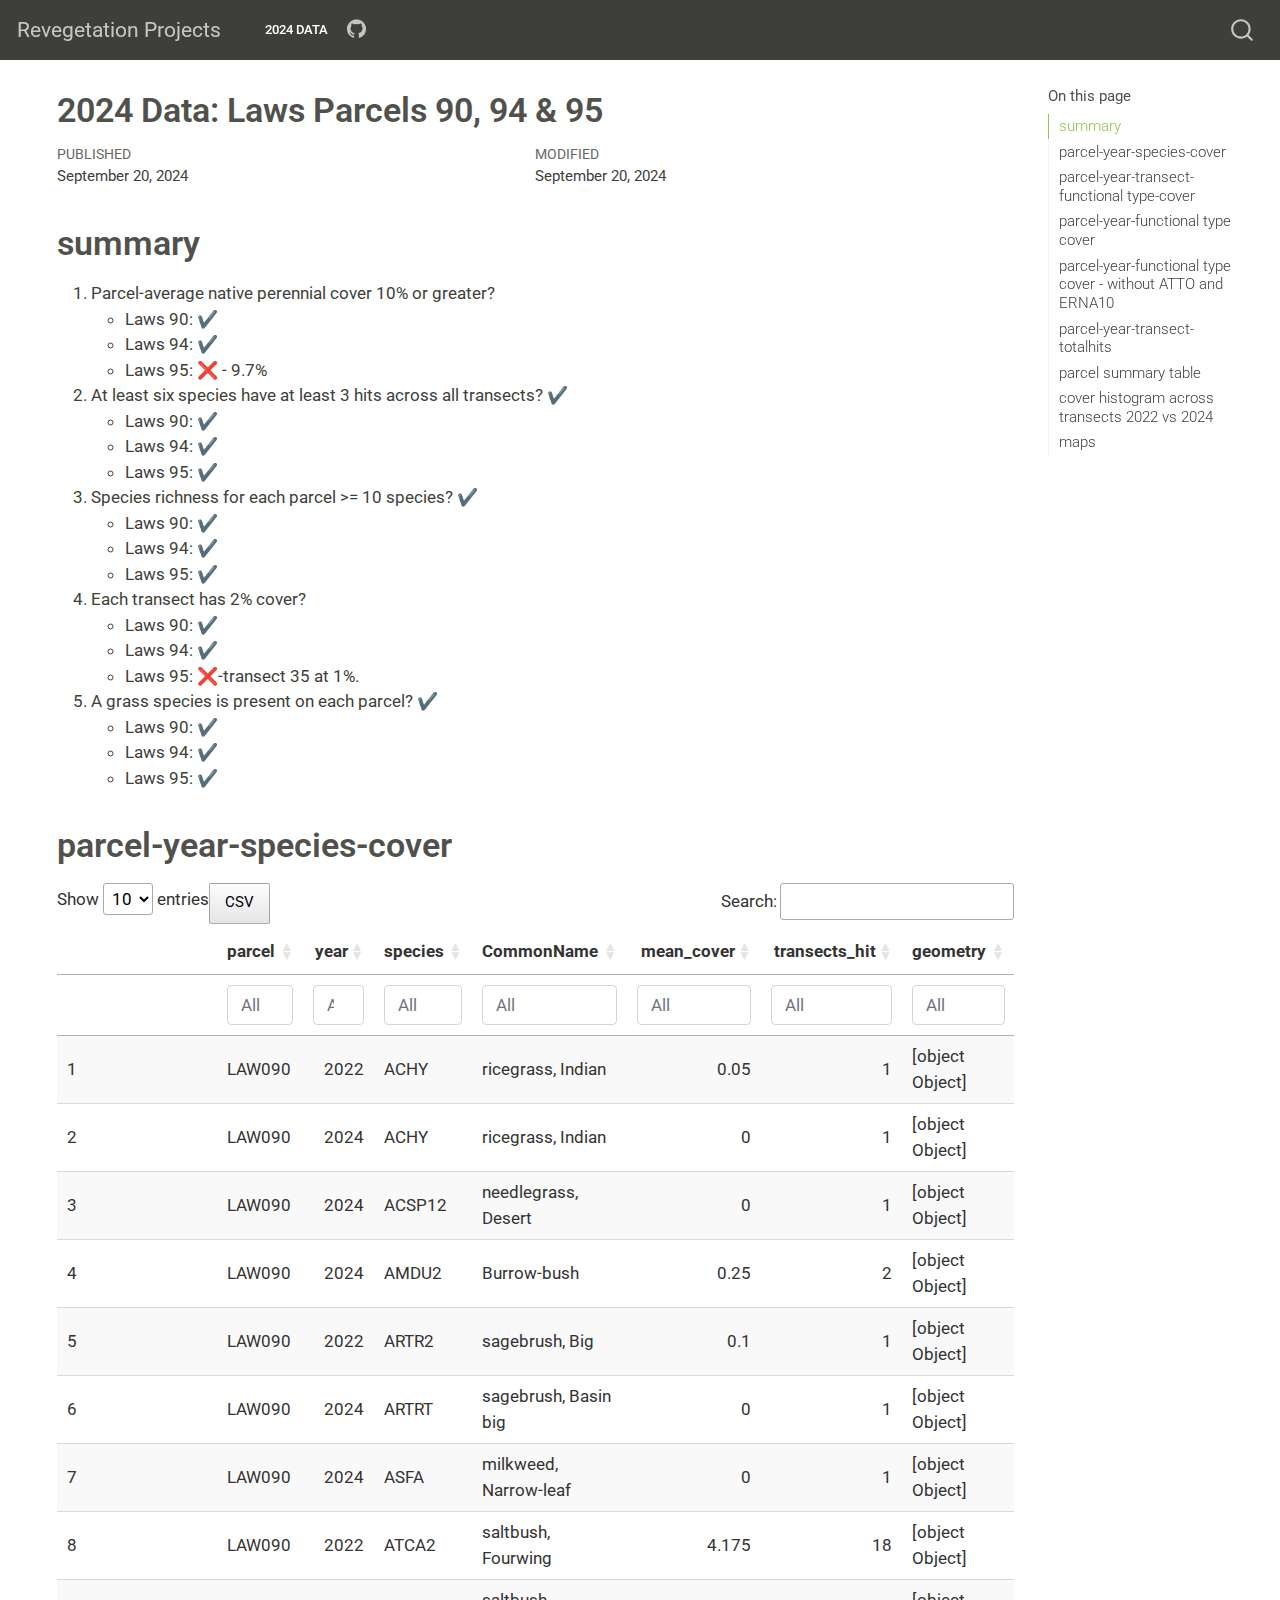
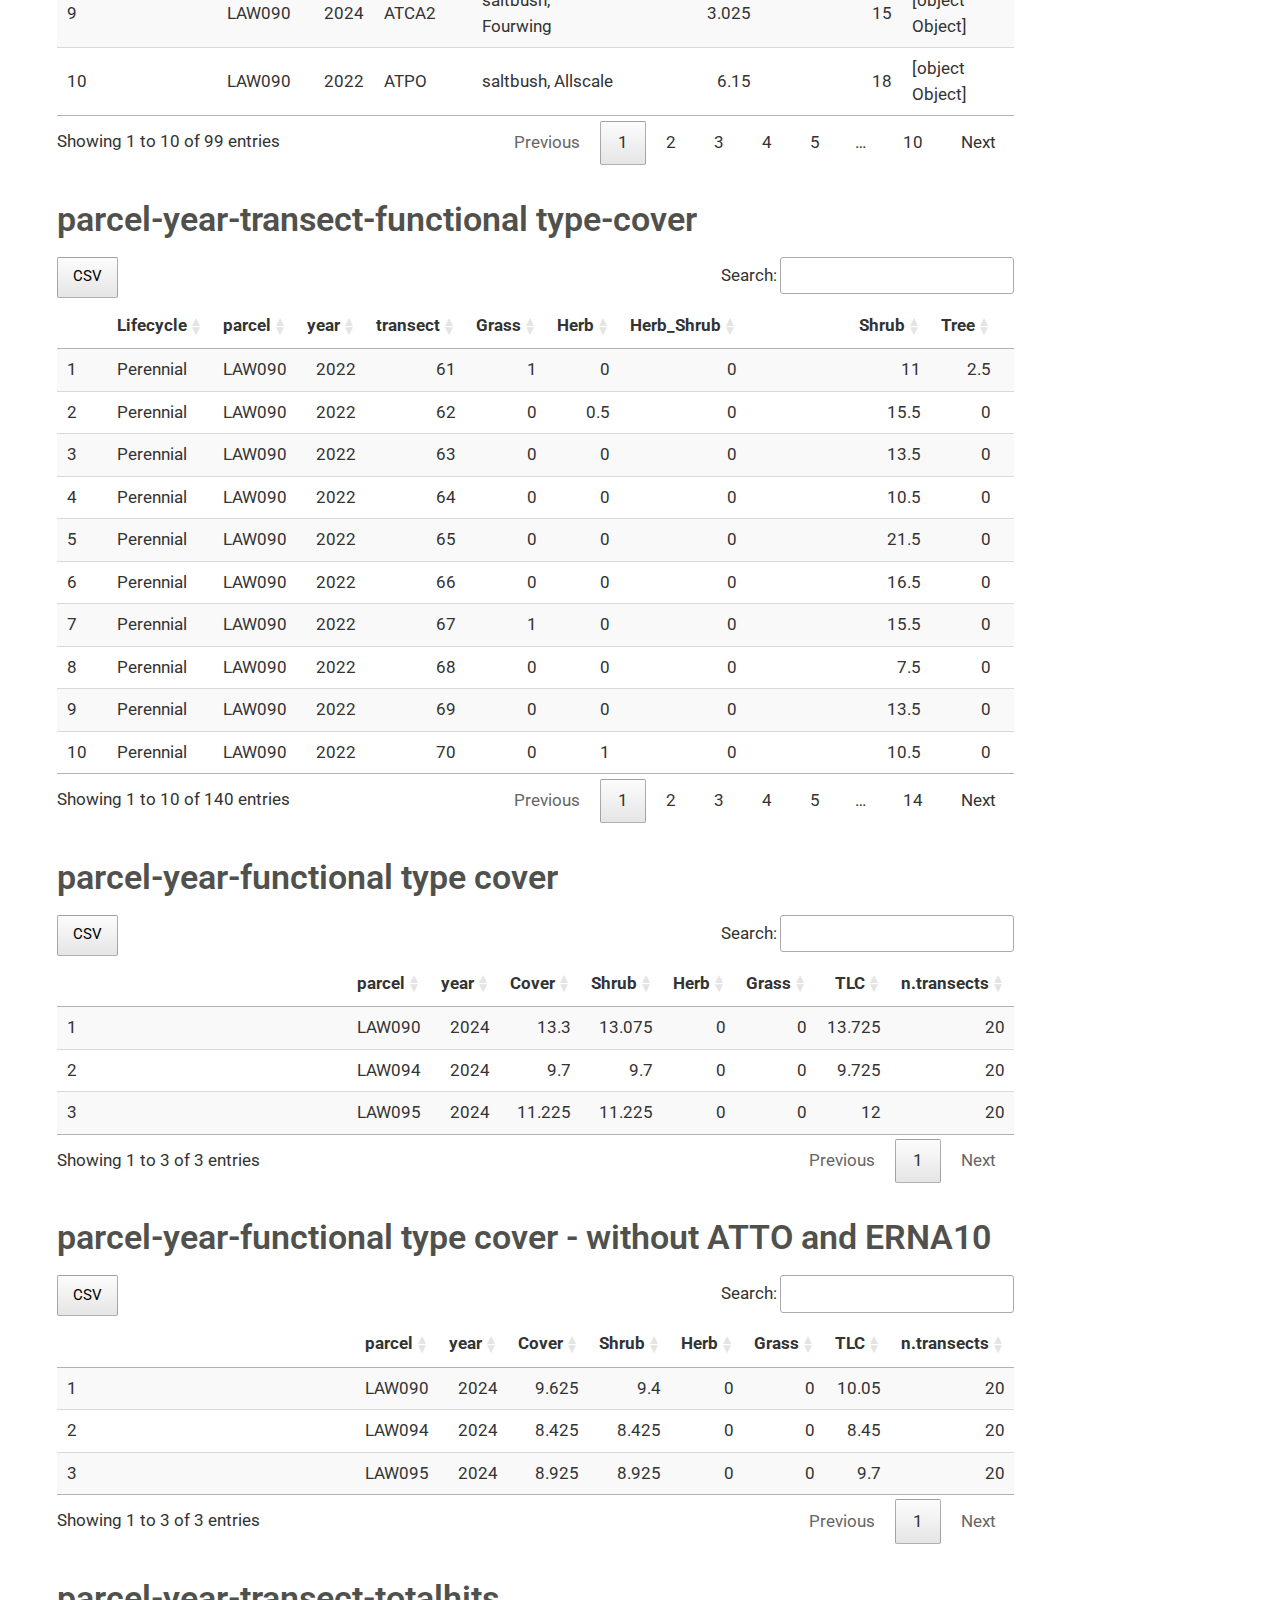
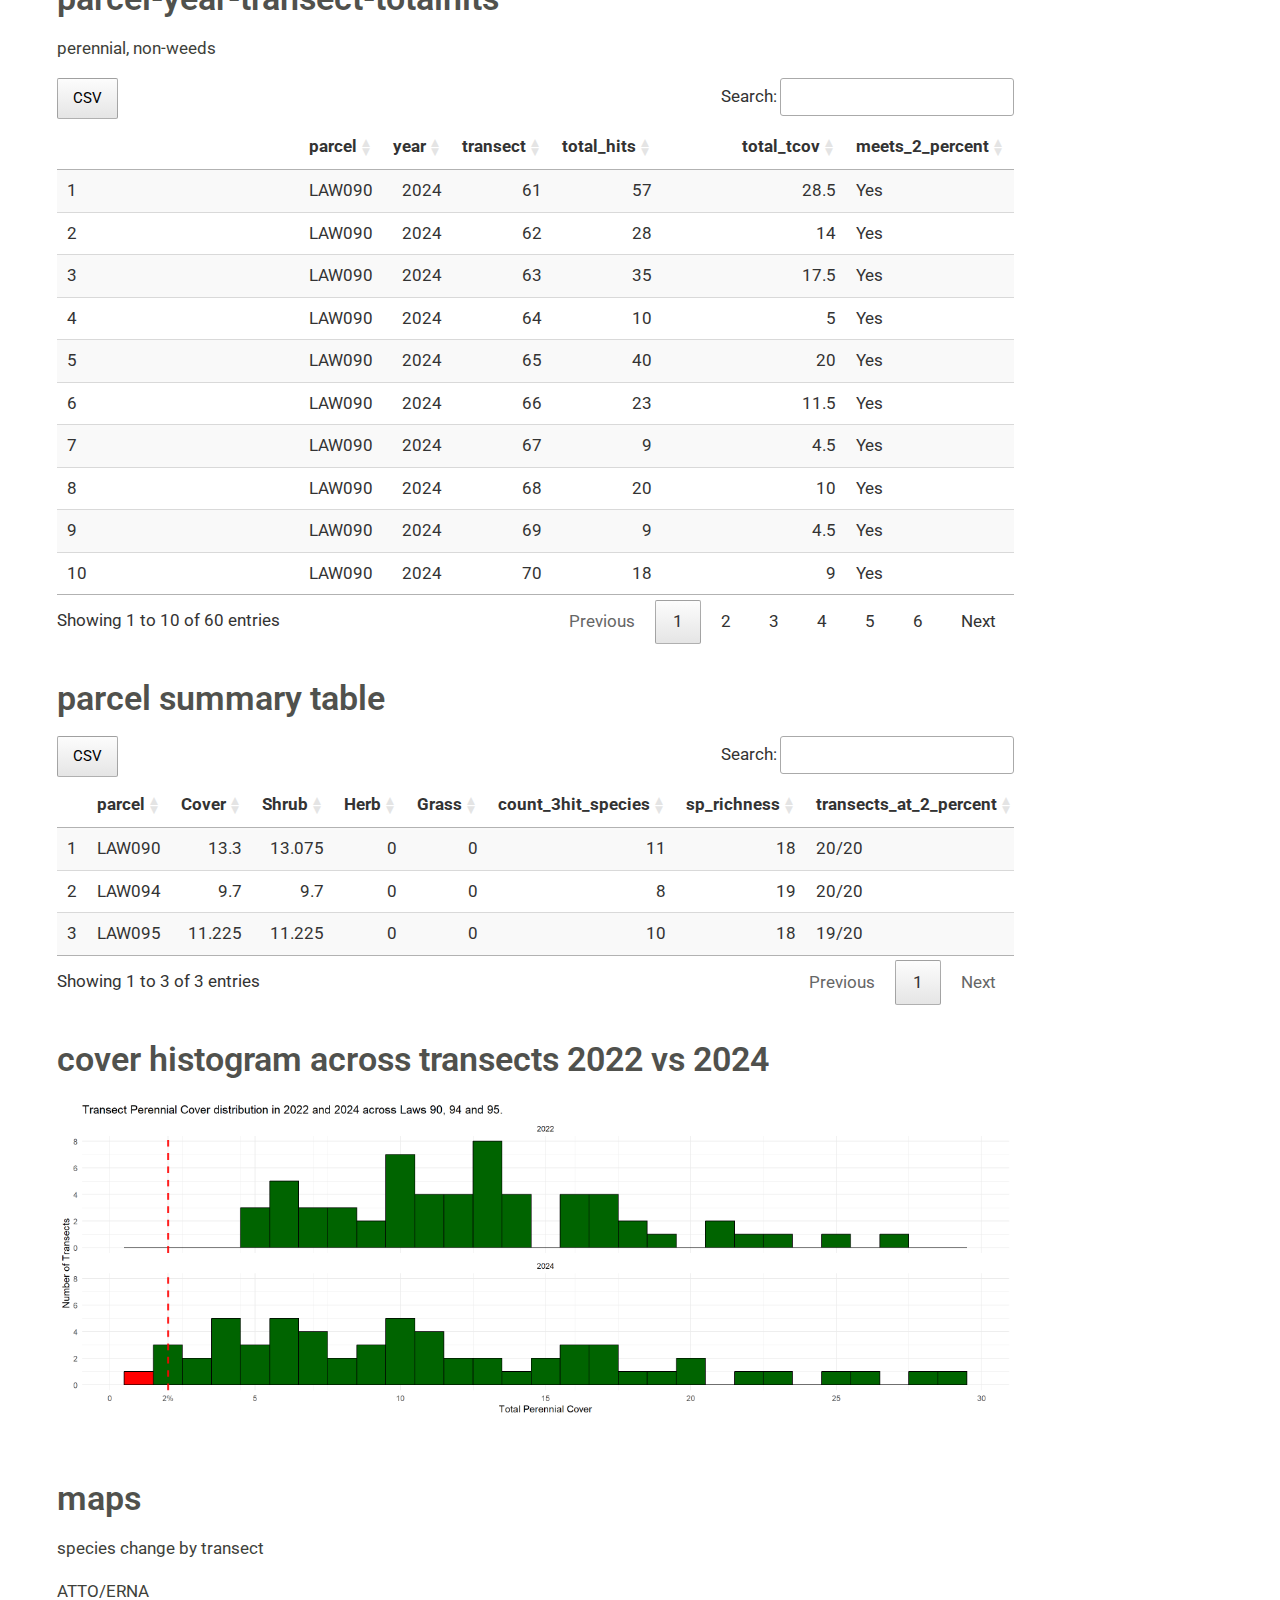
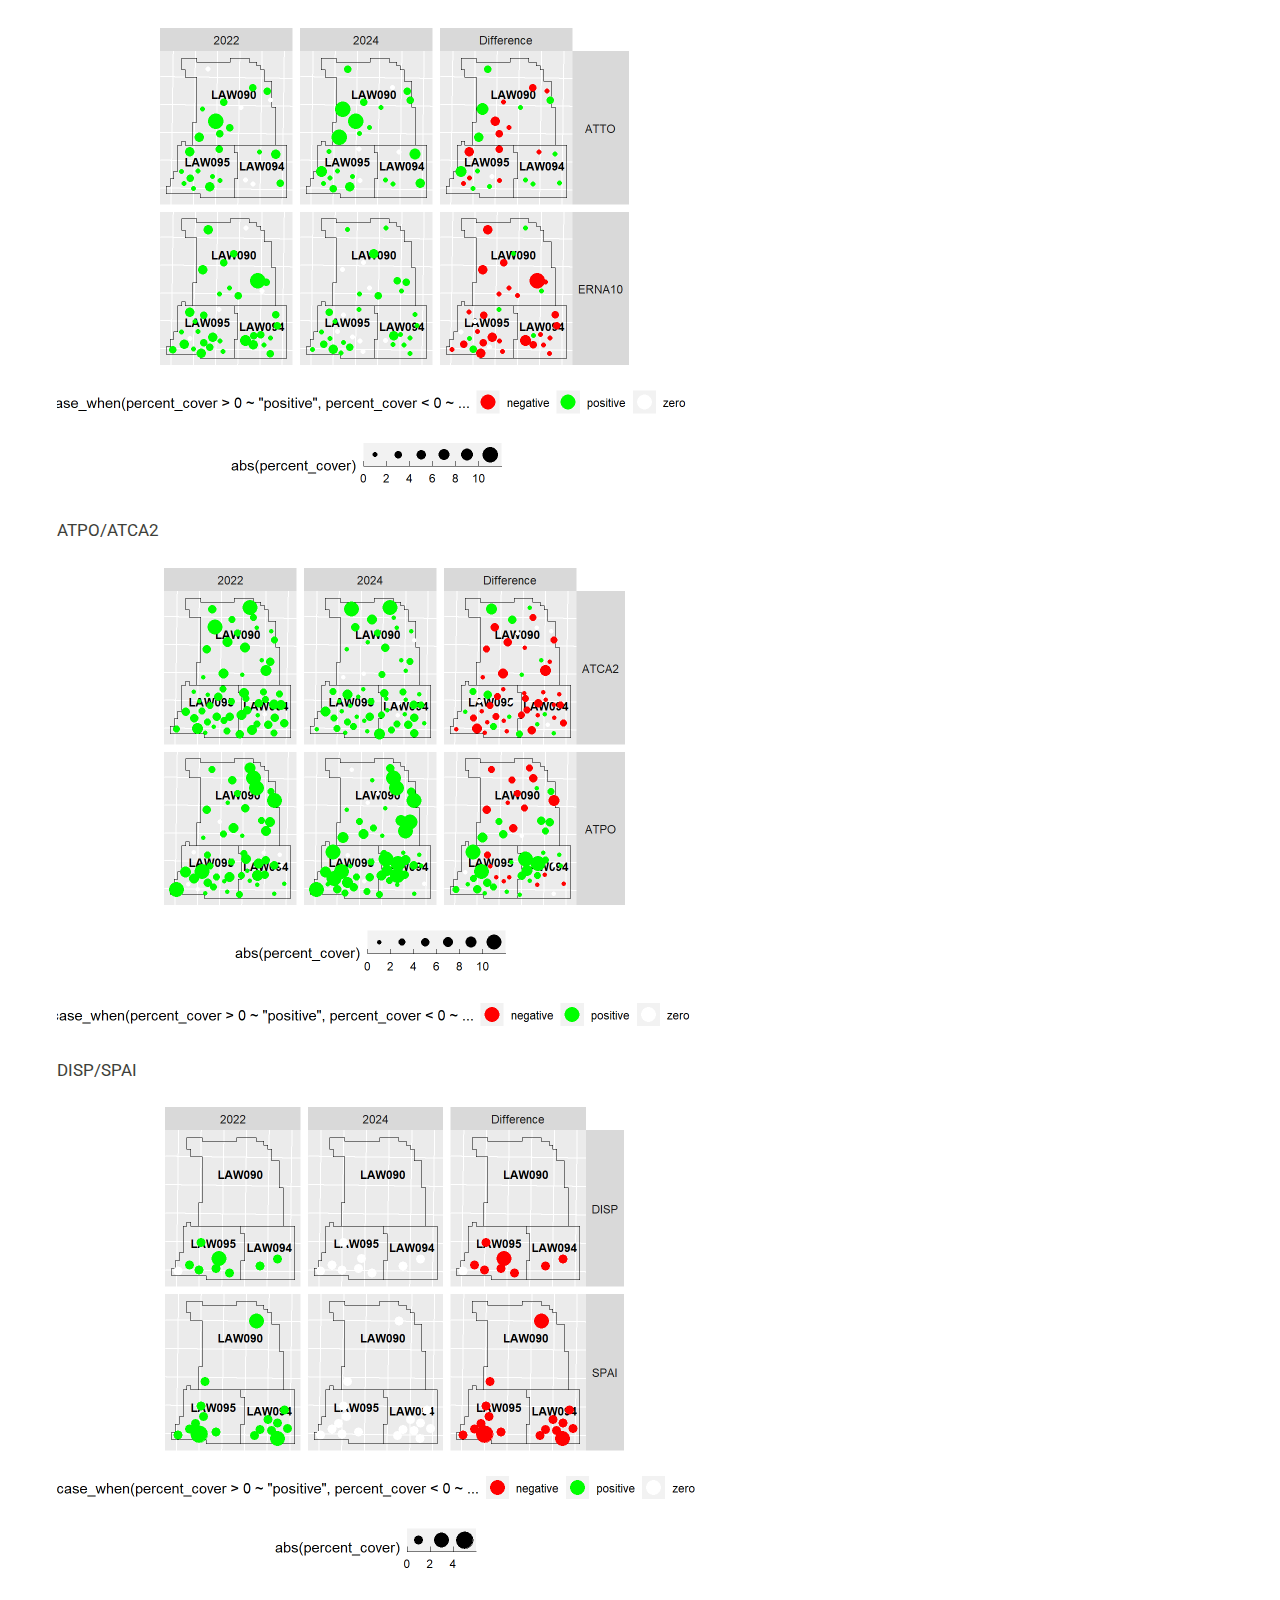
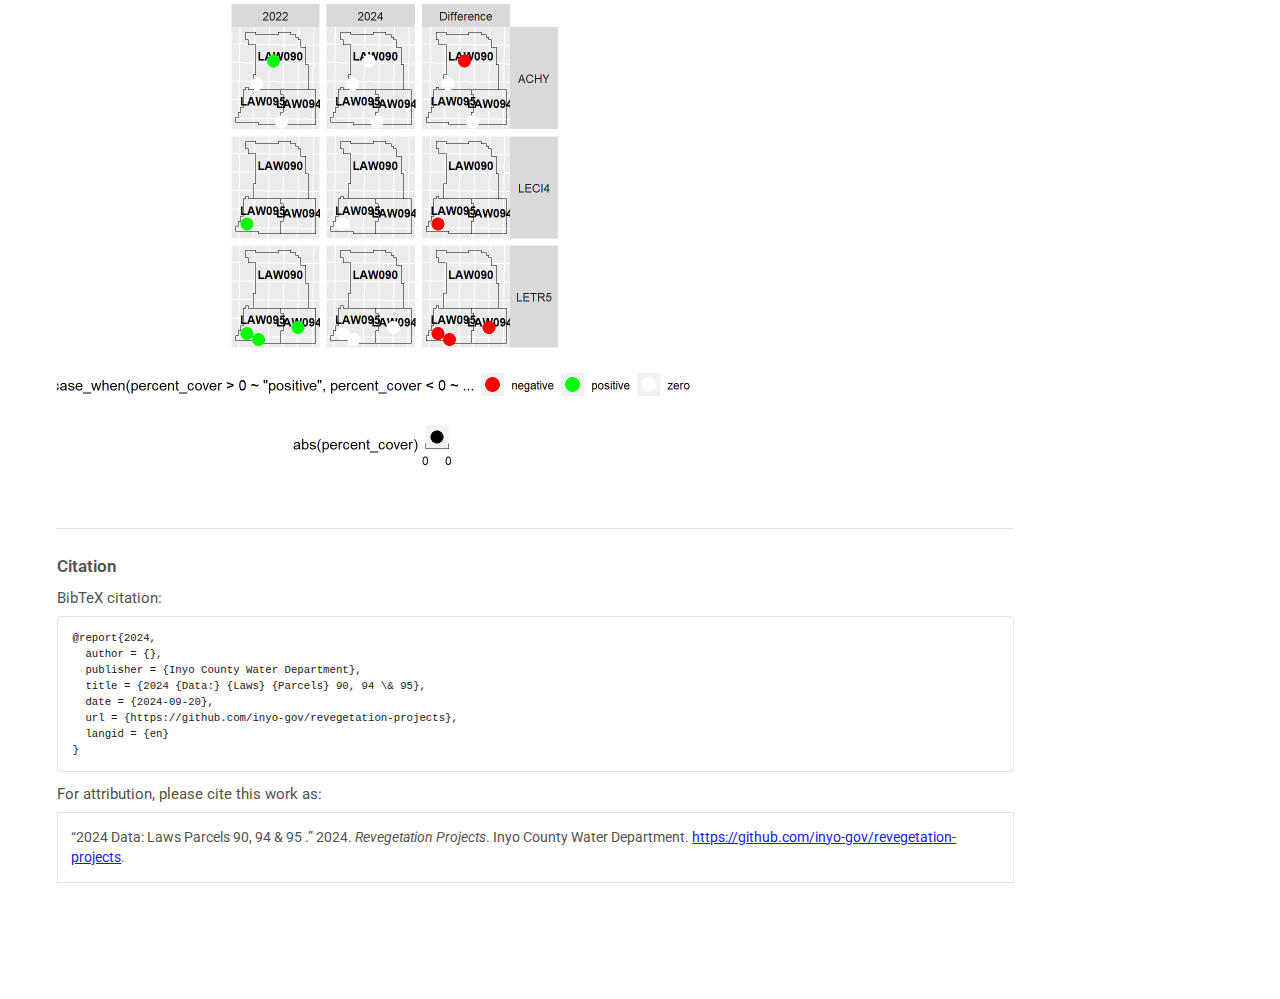
==== commit 5fbb1772: "2024 data update" ====
--- a/docs/index.html
+++ b/docs/index.html
@@ -4,8 +4,8 @@
 <meta charset="utf-8">
 <meta name="generator" content="quarto-1.3.433">
 <meta name="viewport" content="width=device-width, initial-scale=1.0, user-scalable=yes">
-<meta name="dcterms.date" content="2023-02-16">
-<title>Revegetation Projects - Evaluation of LADWP’s Revegetation Monitoring Report for Land Removed from Irrigation: Laws Parcels 090, 095,129, and Abandoned Land Parcel 094</title>
+<meta name="dcterms.date" content="2024-09-20">
+<title>Revegetation Projects - 2024 Data: Laws Parcels 90, 94 &amp; 95</title>
 <style>
 code{white-space: pre-wrap;}
 span.smallcaps{font-variant: small-caps;}
@@ -55,12 +55,19 @@
     "search-label": "Search"
   }
 }</script><style>html{ scroll-behavior: smooth; }</style>
-<link rel="stylesheet" href="styles.css">
-<meta name="citation_title" content="Evaluation of LADWP&amp;amp;#039;s Revegetation Monitoring Report for Land Removed from Irrigation: Laws Parcels 090, 095,129, and Abandoned Land Parcel 094">
-<meta name="citation_publication_date" content="2023-02-16">
-<meta name="citation_cover_date" content="2023-02-16">
-<meta name="citation_year" content="2023">
-<meta name="citation_online_date" content="2023-02-16">
+<script src="site_libs/htmlwidgets-1.6.2/htmlwidgets.js"></script><link href="site_libs/datatables-css-0.0.0/datatables-crosstalk.css" rel="stylesheet">
+<script src="site_libs/datatables-binding-0.28/datatables.js"></script><script src="site_libs/jquery-3.6.0/jquery-3.6.0.min.js"></script><link href="site_libs/dt-core-1.13.4/css/jquery.dataTables.min.css" rel="stylesheet">
+<link href="site_libs/dt-core-1.13.4/css/jquery.dataTables.extra.css" rel="stylesheet">
+<script src="site_libs/dt-core-1.13.4/js/jquery.dataTables.min.js"></script><link href="site_libs/dt-ext-buttons-1.13.4/css/buttons.dataTables.min.css" rel="stylesheet">
+<script src="site_libs/dt-ext-buttons-1.13.4/js/dataTables.buttons.min.js"></script><script src="site_libs/dt-ext-buttons-1.13.4/js/buttons.html5.min.js"></script><script src="site_libs/dt-ext-buttons-1.13.4/js/buttons.colVis.min.js"></script><script src="site_libs/dt-ext-buttons-1.13.4/js/buttons.print.min.js"></script><link href="site_libs/nouislider-7.0.10/jquery.nouislider.min.css" rel="stylesheet">
+<script src="site_libs/nouislider-7.0.10/jquery.nouislider.min.js"></script><link href="site_libs/selectize-0.12.0/selectize.bootstrap3.css" rel="stylesheet">
+<script src="site_libs/selectize-0.12.0/selectize.min.js"></script><link href="site_libs/crosstalk-1.2.0/css/crosstalk.min.css" rel="stylesheet">
+<script src="site_libs/crosstalk-1.2.0/js/crosstalk.min.js"></script><link rel="stylesheet" href="styles.css">
+<meta name="citation_title" content="2024 Data: Laws Parcels 90, 94 &amp;amp; 95 ">
+<meta name="citation_publication_date" content="2024-09-20">
+<meta name="citation_cover_date" content="2024-09-20">
+<meta name="citation_year" content="2024">
+<meta name="citation_online_date" content="2024-09-20">
 <meta name="citation_fulltext_html_url" content="https://github.com/inyo-gov/revegetation-projects">
 <meta name="citation_language" content="en">
 <meta name="citation_technical_report_institution" content="Inyo County Water Department">
@@ -82,7 +89,7 @@
             <ul class="navbar-nav navbar-nav-scroll me-auto">
 <li class="nav-item">
     <a class="nav-link active" href="./index.html" rel="" target="" aria-current="page">
- <span class="menu-text">Reveg Data</span></a>
+ <span class="menu-text">2024 data</span></a>
   </li>  
   <li class="nav-item compact">
     <a class="nav-link" href="https://github.com/inyo-gov/revegetation-projects" rel="" target=""><i class="bi bi-github" role="img">
@@ -101,41 +108,20 @@
         <nav id="TOC" role="doc-toc" class="toc-active"><h2 id="toc-title">On this page</h2>
    
   <ul>
-<li><a href="#background" id="toc-background" class="nav-link active" data-scroll-target="#background">Background</a></li>
-  <li><a href="#tasks" id="toc-tasks" class="nav-link" data-scroll-target="#tasks">Tasks</a></li>
-  <li>
-<a href="#data-and-2003-revegetation-goals" id="toc-data-and-2003-revegetation-goals" class="nav-link" data-scroll-target="#data-and-2003-revegetation-goals">2022 Data and 2003 revegetation goals</a>
-  <ul class="collapse">
-<li><a href="#law090" id="toc-law090" class="nav-link" data-scroll-target="#law090">LAW090</a></li>
-  <li><a href="#law095" id="toc-law095" class="nav-link" data-scroll-target="#law095">LAW095</a></li>
-  <li><a href="#law094" id="toc-law094" class="nav-link" data-scroll-target="#law094">LAW094</a></li>
-  <li><a href="#law118-and-law129" id="toc-law118-and-law129" class="nav-link" data-scroll-target="#law118-and-law129">LAW118 and LAW129</a></li>
-  </ul>
-</li>
-  <li>
-<a href="#appendix" id="toc-appendix" class="nav-link" data-scroll-target="#appendix">Appendix</a>
-  <ul class="collapse">
-<li>
-<a href="#reference-parcel-cover-composition" id="toc-reference-parcel-cover-composition" class="nav-link" data-scroll-target="#reference-parcel-cover-composition">Reference Parcel Cover Composition</a>
-  <ul class="collapse">
-<li><a href="#laws-90-94-95" id="toc-laws-90-94-95" class="nav-link" data-scroll-target="#laws-90-94-95">Laws 90, 94, 95</a></li>
-  <li><a href="#laws-129" id="toc-laws-129" class="nav-link" data-scroll-target="#laws-129">Laws 129</a></li>
-  </ul>
-</li>
-  <li>
-<a href="#reference-species" id="toc-reference-species" class="nav-link" data-scroll-target="#reference-species">Reference Species</a>
-  <ul class="collapse">
-<li><a href="#laws-90-94-95-1" id="toc-laws-90-94-95-1" class="nav-link" data-scroll-target="#laws-90-94-95-1">Laws 90, 94, 95</a></li>
-  <li><a href="#laws-129-1" id="toc-laws-129-1" class="nav-link" data-scroll-target="#laws-129-1">Laws 129</a></li>
-  </ul>
-</li>
-  </ul>
-</li>
+<li><a href="#summary" id="toc-summary" class="nav-link active" data-scroll-target="#summary">summary</a></li>
+  <li><a href="#parcel-year-species-cover" id="toc-parcel-year-species-cover" class="nav-link" data-scroll-target="#parcel-year-species-cover">parcel-year-species-cover</a></li>
+  <li><a href="#parcel-year-transect-functional-type-cover" id="toc-parcel-year-transect-functional-type-cover" class="nav-link" data-scroll-target="#parcel-year-transect-functional-type-cover">parcel-year-transect-functional type-cover</a></li>
+  <li><a href="#parcel-year-functional-type-cover" id="toc-parcel-year-functional-type-cover" class="nav-link" data-scroll-target="#parcel-year-functional-type-cover">parcel-year-functional type cover</a></li>
+  <li><a href="#parcel-year-functional-type-cover---without-atto-and-erna10" id="toc-parcel-year-functional-type-cover---without-atto-and-erna10" class="nav-link" data-scroll-target="#parcel-year-functional-type-cover---without-atto-and-erna10">parcel-year-functional type cover - without ATTO and ERNA10</a></li>
+  <li><a href="#parcel-year-transect-totalhits" id="toc-parcel-year-transect-totalhits" class="nav-link" data-scroll-target="#parcel-year-transect-totalhits">parcel-year-transect-totalhits</a></li>
+  <li><a href="#parcel-summary-table" id="toc-parcel-summary-table" class="nav-link" data-scroll-target="#parcel-summary-table">parcel summary table</a></li>
+  <li><a href="#cover-histogram-across-transects-2022-vs-2024" id="toc-cover-histogram-across-transects-2022-vs-2024" class="nav-link" data-scroll-target="#cover-histogram-across-transects-2022-vs-2024">cover histogram across transects 2022 vs 2024</a></li>
+  <li><a href="#maps" id="toc-maps" class="nav-link" data-scroll-target="#maps">maps</a></li>
   </ul></nav>
     </div>
 <!-- main -->
-<main class="content page-columns page-full" id="quarto-document-content"><header id="title-block-header" class="quarto-title-block default"><div class="quarto-title">
-<h1 class="title">Evaluation of LADWP’s Revegetation Monitoring Report for Land Removed from Irrigation: Laws Parcels 090, 095,129, and Abandoned Land Parcel 094</h1>
+<main class="content" id="quarto-document-content"><header id="title-block-header" class="quarto-title-block default"><div class="quarto-title">
+<h1 class="title">2024 Data: Laws Parcels 90, 94 &amp; 95</h1>
 </div>
 
 
@@ -146,3130 +132,157 @@
     <div>
     <div class="quarto-title-meta-heading">Published</div>
     <div class="quarto-title-meta-contents">
-      <p class="date">February 16, 2023</p>
+      <p class="date">September 20, 2024</p>
     </div>
   </div>
   
     <div>
     <div class="quarto-title-meta-heading">Modified</div>
     <div class="quarto-title-meta-contents">
-      <p class="date-modified">May 31, 2024</p>
+      <p class="date-modified">September 20, 2024</p>
     </div>
   </div>
     
   </div>
   
 
-</header><section id="background" class="level1"><h1>Background</h1>
-<p>In November 2022, Inyo County Water Department (ICWD) received Los Angeles Department of Water and Power’s (LADWP) report entitled “<em>Revegetation Monitoring Report for Land Removed from Irrigation: Laws Parcels 090, 095,129, and Abandoned Land Parcel 094</em>” (hereafter 2022 report).</p>
-<p>As part of the <a href="https://www.inyowater.org/wp-content/uploads/2021/06/Laws_Neg_Dec_3-17-03.pdf">“Irrigation Project in the Laws Area” negative declaration of environmental impact (hereafter Laws MND)</a>, a plan to revegetate lands removed from irrigation was outlined in attachment 4 of the Laws MND titled. <a href="https://www.inyowater.org/wp-content/uploads/2021/10/Laws-Neg-Dec-Reveg-plan-FINAL-3-17-03-copy.pdf">“Revegetation Plans for Lands Removed from Irrigation Laws Parcels 90, 95, and 129 And Abandoned Agricultural Land Parcel 94” (hereafter 2003 Plan)</a>. This 2003 plan explains:</p>
-<blockquote class="blockquote">
-<p>There are three parcels in the Laws Ranch lease that were previously irrigated and will not be irrigated in the future under the plan for re-irrigation of the ranch.</p>
-</blockquote>
-<blockquote class="blockquote">
-<p>These parcels are Laws 90, 95 and 129. A portion of Laws 118 surrounds parcel 129. This area will be fenced and revegetation will be augmented, as needed, in conjunction with parcel 129. Laws parcel 94, which was mapped as abandoned agricultural land, will also be revegetated.</p>
-</blockquote>
-<blockquote class="blockquote">
-<p>Under these plans, the parcels will be revegetated with the goal of restoring native vegetation that is similar in cover, and species composition to nearby sites. The prescribed conditions are to be established on each parcel by 2013, and must be present two years after established with no on-site revegetation activities.–2003 Plan</p>
-</blockquote>
-<p>The 2022 report explains that LADWP and consultants measured transects in Laws 90, 94, 95, and 129 in July of 2022; and analysis of those data allowed determining the 2003 revegetation goals have been met as of the last half of July 2022<a href="#fn1" class="footnote-ref" id="fnref1" role="doc-noteref"><sup>1</sup></a>. Irrigation was not supplied after June 2022; and because vegetation goals were met in July, the two-year period to test whether the established shrubs can persist without summer drip irrigation official began July 2022 - triggering re-measurement in July 2024 - at which point the 2024 data will determine whether goals have been sustained for two years or 730 days since first measurements<a href="#fn2" class="footnote-ref" id="fnref2" role="doc-noteref"><sup>2</sup></a>. At this point, LADWP will consider the project complete:</p>
-<blockquote class="blockquote">
-<p>“If a parcel meets the goals after the two year rest, no further revegetation activities will be necessary and the parcel will be considered complete”. – LADWP 2022</p>
-</blockquote>
-<p>Data supporting the report collected by LADWP in summer 2022 was received by ICWD staff in a digital excel file January 27th 2023.</p>
-</section><section id="tasks" class="level1"><h1>Tasks</h1>
-<p>The purpose of this report (hereafter 2023 data summary) is to:</p>
+</header><section id="summary" class="level1"><h1>summary</h1>
 <ol type="1">
-<li>Evaluate the data provided to ICWD (collected in July 2022 by LADWP staff and consultants) against the various cover and composition goals of the 2003 plan<a href="#fn3" class="footnote-ref" id="fnref3" role="doc-noteref"><sup>3</sup></a>. Specifically, compute average perennial cover at the transect and parcel scale, enumerate the number of species detected on the transects and parcel in total, determine whether or not 5-6 of those species were detected at the 0.05-0.075% cover level for the parcel (2-3 out of 4,000 possible hits), and whether or not each transect minimally had 2% cover (1 hit out of 200 possible).</li>
-</ol>
-<!-- --><ol start="2" type="1">
-<li>Plot transect-level composition and species spatial distribution. Specifically, for each parcel, with discrete transect identity on the x-axis, stack perennial species cover in bar plots for all transects on the y-axis. Color the stacked species blocks by species code. Second, for each parcel, facet by species so each species has it’s own plot and map the transect locations and size the points proportional to the species-level transect % cover.</li>
-</ol></section><section id="data-and-2003-revegetation-goals" class="level1 page-columns page-full"><h1>2022 Data and 2003 revegetation goals</h1>
-<p>After examining the data provided to ICWD against the 2003 MND Revegetation Plan revegetation goals, LADWP’s reporting comports with ICWD’s independent data summaries in that cover goals and species richness was satisfied based on LADWP’s 2022 data collection. See <a href="#tbl-summary">Table&nbsp;1</a> for an overview of cover values for all parcels. Species level tables for each parcel, species composition charts for each transect and spatial maps of species transect cover are located in the following sections: Laws 90 (<a href="#tbl-law090-transect-species">Table&nbsp;2</a>, <a href="#fig-stacked-composition-law090">Figure&nbsp;1</a>, <a href="#fig-law090-transect-species-map">Figure&nbsp;2</a>), Laws 95 (<a href="#tbl-law095-transect-species">Table&nbsp;3</a>, <a href="#fig-stacked-composition-law095">Figure&nbsp;3</a>, <a href="#fig-law095-transect-species-map">Figure&nbsp;4</a>), Laws 94 (<a href="#tbl-law094-transect-species">Table&nbsp;4</a>, <a href="#fig-stacked-composition-law094">Figure&nbsp;5</a>, <a href="#fig-law094-transect-species-map">Figure&nbsp;6</a>), and Laws 129 (<a href="#tbl-law129-transect-species">Table&nbsp;5</a>, <a href="#fig-stacked-composition-law129">Figure&nbsp;7</a>, <a href="#fig-law118_129-transect-species-map">Figure&nbsp;8</a> ).</p>
-<div class="cell">
-<div class="cell-output-display">
-<div id="tbl-summary" class="anchored">
-
-<div id="nnfduuzcts" style="padding-left:0px;padding-right:0px;padding-top:10px;padding-bottom:10px;overflow-x:auto;overflow-y:auto;width:auto;height:auto;">
-<style>#nnfduuzcts table {
-  font-family: system-ui, 'Segoe UI', Roboto, Helvetica, Arial, sans-serif, 'Apple Color Emoji', 'Segoe UI Emoji', 'Segoe UI Symbol', 'Noto Color Emoji';
-  -webkit-font-smoothing: antialiased;
-  -moz-osx-font-smoothing: grayscale;
-}
-
-#nnfduuzcts thead, #nnfduuzcts tbody, #nnfduuzcts tfoot, #nnfduuzcts tr, #nnfduuzcts td, #nnfduuzcts th {
-  border-style: none;
-}
-
-#nnfduuzcts p {
-  margin: 0;
-  padding: 0;
-}
-
-#nnfduuzcts .gt_table {
-  display: table;
-  border-collapse: collapse;
-  line-height: normal;
-  margin-left: auto;
-  margin-right: auto;
-  color: #333333;
-  font-size: 16px;
-  font-weight: normal;
-  font-style: normal;
-  background-color: #FFFFFF;
-  width: auto;
-  border-top-style: solid;
-  border-top-width: 2px;
-  border-top-color: #A8A8A8;
-  border-right-style: none;
-  border-right-width: 2px;
-  border-right-color: #D3D3D3;
-  border-bottom-style: solid;
-  border-bottom-width: 2px;
-  border-bottom-color: #A8A8A8;
-  border-left-style: none;
-  border-left-width: 2px;
-  border-left-color: #D3D3D3;
-}
-
-#nnfduuzcts .gt_caption {
-  padding-top: 4px;
-  padding-bottom: 4px;
-}
-
-#nnfduuzcts .gt_title {
-  color: #333333;
-  font-size: 125%;
-  font-weight: initial;
-  padding-top: 4px;
-  padding-bottom: 4px;
-  padding-left: 5px;
-  padding-right: 5px;
-  border-bottom-color: #FFFFFF;
-  border-bottom-width: 0;
-}
-
-#nnfduuzcts .gt_subtitle {
-  color: #333333;
-  font-size: 85%;
-  font-weight: initial;
-  padding-top: 3px;
-  padding-bottom: 5px;
-  padding-left: 5px;
-  padding-right: 5px;
-  border-top-color: #FFFFFF;
-  border-top-width: 0;
-}
-
-#nnfduuzcts .gt_heading {
-  background-color: #FFFFFF;
-  text-align: center;
-  border-bottom-color: #FFFFFF;
-  border-left-style: none;
-  border-left-width: 1px;
-  border-left-color: #D3D3D3;
-  border-right-style: none;
-  border-right-width: 1px;
-  border-right-color: #D3D3D3;
-}
-
-#nnfduuzcts .gt_bottom_border {
-  border-bottom-style: solid;
-  border-bottom-width: 2px;
-  border-bottom-color: #D3D3D3;
-}
-
-#nnfduuzcts .gt_col_headings {
-  border-top-style: solid;
-  border-top-width: 2px;
-  border-top-color: #D3D3D3;
-  border-bottom-style: solid;
-  border-bottom-width: 2px;
-  border-bottom-color: #D3D3D3;
-  border-left-style: none;
-  border-left-width: 1px;
-  border-left-color: #D3D3D3;
-  border-right-style: none;
-  border-right-width: 1px;
-  border-right-color: #D3D3D3;
-}
-
-#nnfduuzcts .gt_col_heading {
-  color: #333333;
-  background-color: #FFFFFF;
-  font-size: 100%;
-  font-weight: normal;
-  text-transform: inherit;
-  border-left-style: none;
-  border-left-width: 1px;
-  border-left-color: #D3D3D3;
-  border-right-style: none;
-  border-right-width: 1px;
-  border-right-color: #D3D3D3;
-  vertical-align: bottom;
-  padding-top: 5px;
-  padding-bottom: 6px;
-  padding-left: 5px;
-  padding-right: 5px;
-  overflow-x: hidden;
-}
-
-#nnfduuzcts .gt_column_spanner_outer {
-  color: #333333;
-  background-color: #FFFFFF;
-  font-size: 100%;
-  font-weight: normal;
-  text-transform: inherit;
-  padding-top: 0;
-  padding-bottom: 0;
-  padding-left: 4px;
-  padding-right: 4px;
-}
-
-#nnfduuzcts .gt_column_spanner_outer:first-child {
-  padding-left: 0;
-}
-
-#nnfduuzcts .gt_column_spanner_outer:last-child {
-  padding-right: 0;
-}
-
-#nnfduuzcts .gt_column_spanner {
-  border-bottom-style: solid;
-  border-bottom-width: 2px;
-  border-bottom-color: #D3D3D3;
-  vertical-align: bottom;
-  padding-top: 5px;
-  padding-bottom: 5px;
-  overflow-x: hidden;
-  display: inline-block;
-  width: 100%;
-}
-
-#nnfduuzcts .gt_spanner_row {
-  border-bottom-style: hidden;
-}
-
-#nnfduuzcts .gt_group_heading {
-  padding-top: 8px;
-  padding-bottom: 8px;
-  padding-left: 5px;
-  padding-right: 5px;
-  color: #333333;
-  background-color: #FFFFFF;
-  font-size: 100%;
-  font-weight: initial;
-  text-transform: inherit;
-  border-top-style: solid;
-  border-top-width: 2px;
-  border-top-color: #D3D3D3;
-  border-bottom-style: solid;
-  border-bottom-width: 2px;
-  border-bottom-color: #D3D3D3;
-  border-left-style: none;
-  border-left-width: 1px;
-  border-left-color: #D3D3D3;
-  border-right-style: none;
-  border-right-width: 1px;
-  border-right-color: #D3D3D3;
-  vertical-align: middle;
-  text-align: left;
-}
-
-#nnfduuzcts .gt_empty_group_heading {
-  padding: 0.5px;
-  color: #333333;
-  background-color: #FFFFFF;
-  font-size: 100%;
-  font-weight: initial;
-  border-top-style: solid;
-  border-top-width: 2px;
-  border-top-color: #D3D3D3;
-  border-bottom-style: solid;
-  border-bottom-width: 2px;
-  border-bottom-color: #D3D3D3;
-  vertical-align: middle;
-}
-
-#nnfduuzcts .gt_from_md > :first-child {
-  margin-top: 0;
-}
-
-#nnfduuzcts .gt_from_md > :last-child {
-  margin-bottom: 0;
-}
-
-#nnfduuzcts .gt_row {
-  padding-top: 8px;
-  padding-bottom: 8px;
-  padding-left: 5px;
-  padding-right: 5px;
-  margin: 10px;
-  border-top-style: solid;
-  border-top-width: 1px;
-  border-top-color: #D3D3D3;
-  border-left-style: none;
-  border-left-width: 1px;
-  border-left-color: #D3D3D3;
-  border-right-style: none;
-  border-right-width: 1px;
-  border-right-color: #D3D3D3;
-  vertical-align: middle;
-  overflow-x: hidden;
-}
-
-#nnfduuzcts .gt_stub {
-  color: #333333;
-  background-color: #FFFFFF;
-  font-size: 100%;
-  font-weight: initial;
-  text-transform: inherit;
-  border-right-style: solid;
-  border-right-width: 2px;
-  border-right-color: #D3D3D3;
-  padding-left: 5px;
-  padding-right: 5px;
-}
-
-#nnfduuzcts .gt_stub_row_group {
-  color: #333333;
-  background-color: #FFFFFF;
-  font-size: 100%;
-  font-weight: initial;
-  text-transform: inherit;
-  border-right-style: solid;
-  border-right-width: 2px;
-  border-right-color: #D3D3D3;
-  padding-left: 5px;
-  padding-right: 5px;
-  vertical-align: top;
-}
-
-#nnfduuzcts .gt_row_group_first td {
-  border-top-width: 2px;
-}
-
-#nnfduuzcts .gt_row_group_first th {
-  border-top-width: 2px;
-}
-
-#nnfduuzcts .gt_summary_row {
-  color: #333333;
-  background-color: #FFFFFF;
-  text-transform: inherit;
-  padding-top: 8px;
-  padding-bottom: 8px;
-  padding-left: 5px;
-  padding-right: 5px;
-}
-
-#nnfduuzcts .gt_first_summary_row {
-  border-top-style: solid;
-  border-top-color: #D3D3D3;
-}
-
-#nnfduuzcts .gt_first_summary_row.thick {
-  border-top-width: 2px;
-}
-
-#nnfduuzcts .gt_last_summary_row {
-  padding-top: 8px;
-  padding-bottom: 8px;
-  padding-left: 5px;
-  padding-right: 5px;
-  border-bottom-style: solid;
-  border-bottom-width: 2px;
-  border-bottom-color: #D3D3D3;
-}
-
-#nnfduuzcts .gt_grand_summary_row {
-  color: #333333;
-  background-color: #FFFFFF;
-  text-transform: inherit;
-  padding-top: 8px;
-  padding-bottom: 8px;
-  padding-left: 5px;
-  padding-right: 5px;
-}
-
-#nnfduuzcts .gt_first_grand_summary_row {
-  padding-top: 8px;
-  padding-bottom: 8px;
-  padding-left: 5px;
-  padding-right: 5px;
-  border-top-style: double;
-  border-top-width: 6px;
-  border-top-color: #D3D3D3;
-}
-
-#nnfduuzcts .gt_last_grand_summary_row_top {
-  padding-top: 8px;
-  padding-bottom: 8px;
-  padding-left: 5px;
-  padding-right: 5px;
-  border-bottom-style: double;
-  border-bottom-width: 6px;
-  border-bottom-color: #D3D3D3;
-}
-
-#nnfduuzcts .gt_striped {
-  background-color: rgba(128, 128, 128, 0.05);
-}
-
-#nnfduuzcts .gt_table_body {
-  border-top-style: solid;
-  border-top-width: 2px;
-  border-top-color: #D3D3D3;
-  border-bottom-style: solid;
-  border-bottom-width: 2px;
-  border-bottom-color: #D3D3D3;
-}
-
-#nnfduuzcts .gt_footnotes {
-  color: #333333;
-  background-color: #FFFFFF;
-  border-bottom-style: none;
-  border-bottom-width: 2px;
-  border-bottom-color: #D3D3D3;
-  border-left-style: none;
-  border-left-width: 2px;
-  border-left-color: #D3D3D3;
-  border-right-style: none;
-  border-right-width: 2px;
-  border-right-color: #D3D3D3;
-}
-
-#nnfduuzcts .gt_footnote {
-  margin: 0px;
-  font-size: 90%;
-  padding-top: 4px;
-  padding-bottom: 4px;
-  padding-left: 5px;
-  padding-right: 5px;
-}
-
-#nnfduuzcts .gt_sourcenotes {
-  color: #333333;
-  background-color: #FFFFFF;
-  border-bottom-style: none;
-  border-bottom-width: 2px;
-  border-bottom-color: #D3D3D3;
-  border-left-style: none;
-  border-left-width: 2px;
-  border-left-color: #D3D3D3;
-  border-right-style: none;
-  border-right-width: 2px;
-  border-right-color: #D3D3D3;
-}
-
-#nnfduuzcts .gt_sourcenote {
-  font-size: 90%;
-  padding-top: 4px;
-  padding-bottom: 4px;
-  padding-left: 5px;
-  padding-right: 5px;
-}
-
-#nnfduuzcts .gt_left {
-  text-align: left;
-}
-
-#nnfduuzcts .gt_center {
-  text-align: center;
-}
-
-#nnfduuzcts .gt_right {
-  text-align: right;
-  font-variant-numeric: tabular-nums;
-}
-
-#nnfduuzcts .gt_font_normal {
-  font-weight: normal;
-}
-
-#nnfduuzcts .gt_font_bold {
-  font-weight: bold;
-}
-
-#nnfduuzcts .gt_font_italic {
-  font-style: italic;
-}
-
-#nnfduuzcts .gt_super {
-  font-size: 65%;
-}
-
-#nnfduuzcts .gt_footnote_marks {
-  font-size: 75%;
-  vertical-align: 0.4em;
-  position: initial;
-}
-
-#nnfduuzcts .gt_asterisk {
-  font-size: 100%;
-  vertical-align: 0;
-}
-
-#nnfduuzcts .gt_indent_1 {
-  text-indent: 5px;
-}
-
-#nnfduuzcts .gt_indent_2 {
-  text-indent: 10px;
-}
-
-#nnfduuzcts .gt_indent_3 {
-  text-indent: 15px;
-}
-
-#nnfduuzcts .gt_indent_4 {
-  text-indent: 20px;
-}
-
-#nnfduuzcts .gt_indent_5 {
-  text-indent: 25px;
-}
-</style>
-<table class="gt_table" data-quarto-disable-processing="false" data-quarto-bootstrap="false">
-<caption>Table&nbsp;1:  <p>Summary of cover from 2022 data. TLC is total live cover including
-annual weed cover. Cover is total perennial cover with a revegetation
-goal of 10% cover. Shrub, Herb, and Grass are the functional type
-components of Cover. goal_above_below indicates the current cover
-difference from the goal (positive above goal and negative below
-goal.)</p> </caption>
-  <thead><tr class="gt_col_headings">
-<th class="gt_col_heading gt_columns_bottom_border gt_left" rowspan="1" colspan="1" scope="col" id="parcel">parcel</th>
-      <th class="gt_col_heading gt_columns_bottom_border gt_right" rowspan="1" colspan="1" scope="col" id="TLC">TLC</th>
-      <th class="gt_col_heading gt_columns_bottom_border gt_right" rowspan="1" colspan="1" scope="col" id="Cover">Cover</th>
-      <th class="gt_col_heading gt_columns_bottom_border gt_right" rowspan="1" colspan="1" scope="col" id="Shrub">Shrub</th>
-      <th class="gt_col_heading gt_columns_bottom_border gt_right" rowspan="1" colspan="1" scope="col" id="Herb">Herb</th>
-      <th class="gt_col_heading gt_columns_bottom_border gt_right" rowspan="1" colspan="1" scope="col" id="Grass">Grass</th>
-      <th class="gt_col_heading gt_columns_bottom_border gt_right" rowspan="1" colspan="1" scope="col" id="n.transects">n.transects</th>
-      <th class="gt_col_heading gt_columns_bottom_border gt_right" rowspan="1" colspan="1" scope="col" id="goal_above_below">goal_above_below</th>
-    </tr></thead>
-<tbody class="gt_table_body">
-<tr>
-<td headers="parcel" class="gt_row gt_left">LAW090</td>
-<td headers="TLC" class="gt_row gt_right">19.900</td>
-<td headers="Cover" class="gt_row gt_right">15.725</td>
-<td headers="Shrub" class="gt_row gt_right">15.300</td>
-<td headers="Herb" class="gt_row gt_right">0.075</td>
-<td headers="Grass" class="gt_row gt_right">0.225</td>
-<td headers="n.transects" class="gt_row gt_right">20</td>
-<td headers="goal_above_below" class="gt_row gt_right">5.72</td>
-</tr>
-<tr>
-<td headers="parcel" class="gt_row gt_left">LAW094</td>
-<td headers="TLC" class="gt_row gt_right">16.775</td>
-<td headers="Cover" class="gt_row gt_right">10.650</td>
-<td headers="Shrub" class="gt_row gt_right">9.925</td>
-<td headers="Herb" class="gt_row gt_right">0.000</td>
-<td headers="Grass" class="gt_row gt_right">0.725</td>
-<td headers="n.transects" class="gt_row gt_right">20</td>
-<td headers="goal_above_below" class="gt_row gt_right">0.65</td>
-</tr>
-<tr>
-<td headers="parcel" class="gt_row gt_left">LAW095</td>
-<td headers="TLC" class="gt_row gt_right">15.025</td>
-<td headers="Cover" class="gt_row gt_right">12.200</td>
-<td headers="Shrub" class="gt_row gt_right">11.000</td>
-<td headers="Herb" class="gt_row gt_right">0.000</td>
-<td headers="Grass" class="gt_row gt_right">1.200</td>
-<td headers="n.transects" class="gt_row gt_right">20</td>
-<td headers="goal_above_below" class="gt_row gt_right">2.20</td>
-</tr>
-<tr>
-<td headers="parcel" class="gt_row gt_left">LAW129</td>
-<td headers="TLC" class="gt_row gt_right">19.075</td>
-<td headers="Cover" class="gt_row gt_right">16.625</td>
-<td headers="Shrub" class="gt_row gt_right">16.225</td>
-<td headers="Herb" class="gt_row gt_right">0.325</td>
-<td headers="Grass" class="gt_row gt_right">0.075</td>
-<td headers="n.transects" class="gt_row gt_right">20</td>
-<td headers="goal_above_below" class="gt_row gt_right">6.62</td>
-</tr>
-</tbody>
-</table>
-</div>
-</div>
-</div>
-</div>
-<section id="law090" class="level2 page-columns page-full"><h2 class="anchored" data-anchor-id="law090">LAW090</h2>
+<li>Parcel-average native perennial cover 10% or greater?
+<ul>
+<li>Laws 90: ✔️</li>
+<li>Laws 94: ✔️</li>
+<li>Laws 95: ❌ - 9.7%</li>
+</ul>
+</li>
+<li>At least six species have at least 3 hits across all transects? ✔️
+<ul>
+<li>Laws 90: ✔️</li>
+<li>Laws 94: ✔️</li>
+<li>Laws 95: ✔️</li>
+</ul>
+</li>
+<li>Species richness for each parcel &gt;= 10 species? ✔️
+<ul>
+<li>Laws 90: ✔️</li>
+<li>Laws 94: ✔️</li>
+<li>Laws 95: ✔️</li>
+</ul>
+</li>
+<li>Each transect has 2% cover?
+<ul>
+<li>Laws 90: ✔️</li>
+<li>Laws 94: ✔️</li>
+<li>Laws 95: ❌-transect 35 at 1%.</li>
+</ul>
+</li>
+<li>A grass species is present on each parcel? ✔️
+<ul>
+<li>Laws 90: ✔️</li>
+<li>Laws 94: ✔️</li>
+<li>Laws 95: ✔️</li>
+</ul>
+</li>
+</ol></section><section id="parcel-year-species-cover" class="level1"><h1>parcel-year-species-cover</h1>
+<div class="cell">
+<div class="cell-output-display">
+
+<div class="datatables html-widget html-fill-item-overflow-hidden html-fill-item" id="htmlwidget-4046a9e6049d273e606c" style="width:100%;height:auto;"></div>
+<script type="application/json" data-for="htmlwidget-4046a9e6049d273e606c">{"x":{"filter":"top","vertical":false,"filterHTML":"<tr>\n  <td><\/td>\n  <td data-type=\"character\" style=\"vertical-align: top;\">\n    <div class=\"form-group has-feedback\" style=\"margin-bottom: auto;\">\n      <input type=\"search\" placeholder=\"All\" class=\"form-control\" style=\"width: 100%;\"/>\n      <span class=\"glyphicon glyphicon-remove-circle form-control-feedback\"><\/span>\n    <\/div>\n  <\/td>\n  <td data-type=\"number\" style=\"vertical-align: top;\">\n    <div class=\"form-group has-feedback\" style=\"margin-bottom: auto;\">\n      <input type=\"search\" placeholder=\"All\" class=\"form-control\" style=\"width: 100%;\"/>\n      <span class=\"glyphicon glyphicon-remove-circle form-control-feedback\"><\/span>\n    <\/div>\n    <div style=\"display: none;position: absolute;width: 200px;opacity: 1\">\n      <div data-min=\"2022\" data-max=\"2024\"><\/div>\n      <span style=\"float: left;\"><\/span>\n      <span style=\"float: right;\"><\/span>\n    <\/div>\n  <\/td>\n  <td data-type=\"character\" style=\"vertical-align: top;\">\n    <div class=\"form-group has-feedback\" style=\"margin-bottom: auto;\">\n      <input type=\"search\" placeholder=\"All\" class=\"form-control\" style=\"width: 100%;\"/>\n      <span class=\"glyphicon glyphicon-remove-circle form-control-feedback\"><\/span>\n    <\/div>\n  <\/td>\n  <td data-type=\"character\" style=\"vertical-align: top;\">\n    <div class=\"form-group has-feedback\" style=\"margin-bottom: auto;\">\n      <input type=\"search\" placeholder=\"All\" class=\"form-control\" style=\"width: 100%;\"/>\n      <span class=\"glyphicon glyphicon-remove-circle form-control-feedback\"><\/span>\n    <\/div>\n  <\/td>\n  <td data-type=\"number\" style=\"vertical-align: top;\">\n    <div class=\"form-group has-feedback\" style=\"margin-bottom: auto;\">\n      <input type=\"search\" placeholder=\"All\" class=\"form-control\" style=\"width: 100%;\"/>\n      <span class=\"glyphicon glyphicon-remove-circle form-control-feedback\"><\/span>\n    <\/div>\n    <div style=\"display: none;position: absolute;width: 200px;opacity: 1\">\n      <div data-min=\"0\" data-max=\"11.25\" data-scale=\"3\"><\/div>\n      <span style=\"float: left;\"><\/span>\n      <span style=\"float: right;\"><\/span>\n    <\/div>\n  <\/td>\n  <td data-type=\"integer\" style=\"vertical-align: top;\">\n    <div class=\"form-group has-feedback\" style=\"margin-bottom: auto;\">\n      <input type=\"search\" placeholder=\"All\" class=\"form-control\" style=\"width: 100%;\"/>\n      <span class=\"glyphicon glyphicon-remove-circle form-control-feedback\"><\/span>\n    <\/div>\n    <div style=\"display: none;position: absolute;width: 200px;opacity: 1\">\n      <div data-min=\"1\" data-max=\"20\"><\/div>\n      <span style=\"float: left;\"><\/span>\n      <span style=\"float: right;\"><\/span>\n    <\/div>\n  <\/td>\n  <td style=\"vertical-align: top;\">\n    <div class=\"form-group has-feedback\" style=\"margin-bottom: auto;\">\n      <input type=\"search\" placeholder=\"All\" class=\"form-control\" style=\"width: 100%;\"/>\n      <span class=\"glyphicon glyphicon-remove-circle form-control-feedback\"><\/span>\n    <\/div>\n  <\/td>\n<\/tr>","extensions":["Buttons"],"data":[["1","2","3","4","5","6","7","8","9","10","11","12","13","14","15","16","17","18","19","20","21","22","23","24","25","26","27","28","29","30","31","32","33","34","35","36","37","38","39","40","41","42","43","44","45","46","47","48","49","50","51","52","53","54","55","56","57","58","59","60","61","62","63","64","65","66","67","68","69","70","71","72","73","74","75","76","77","78","79","80","81","82","83","84","85","86","87","88","89","90","91","92","93","94","95","96","97","98","99"],["LAW090","LAW090","LAW090","LAW090","LAW090","LAW090","LAW090","LAW090","LAW090","LAW090","LAW090","LAW090","LAW090","LAW090","LAW090","LAW090","LAW090","LAW090","LAW090","LAW090","LAW090","LAW090","LAW090","LAW090","LAW090","LAW090","LAW090","LAW090","LAW090","LAW090","LAW094","LAW094","LAW094","LAW094","LAW094","LAW094","LAW094","LAW094","LAW094","LAW094","LAW094","LAW094","LAW094","LAW094","LAW094","LAW094","LAW094","LAW094","LAW094","LAW094","LAW094","LAW094","LAW094","LAW094","LAW094","LAW094","LAW094","LAW094","LAW095","LAW095","LAW095","LAW095","LAW095","LAW095","LAW095","LAW095","LAW095","LAW095","LAW095","LAW095","LAW095","LAW095","LAW095","LAW095","LAW095","LAW095","LAW095","LAW095","LAW095","LAW095","LAW095","LAW095","LAW095","LAW095","LAW095","LAW095","LAW129","LAW129","LAW129","LAW129","LAW129","LAW129","LAW129","LAW129","LAW129","LAW129","LAW129","LAW129","LAW129"],[2022,2024,2024,2024,2022,2024,2024,2022,2024,2022,2024,2022,2024,2022,2024,2022,2024,2024,2022,2022,2024,2022,2022,2024,2022,2022,2024,2022,2024,2022,2024,2024,2022,2024,2024,2022,2024,2022,2024,2022,2024,2022,2024,2022,2024,2024,2022,2024,2024,2022,2024,2024,2022,2024,2022,2024,2022,2024,2024,2022,2024,2022,2024,2024,2022,2024,2022,2024,2022,2024,2024,2024,2022,2024,2024,2022,2022,2024,2022,2022,2024,2024,2024,2022,2024,2022,2022,2022,2022,2022,2022,2022,2022,2022,2022,2022,2022,2022,2022],["ACHY","ACHY","ACSP12","AMDU2","ARTR2","ARTRT","ASFA","ATCA2","ATCA2","ATPO","ATPO","ATTO","ATTO","BAHY","BAHY","ERNA10","ERNA10","GRSP","HECU3","KRLA2","KRLA2","MACA17","POFR2","POFR2","PSARM","SATR12","SATR12","SAVE4","SAVE4","SPAI","ACHY","ACSP12","ATCA2","ATCA2","ATCO","ATPO","ATPO","ATTO","ATTO","DISP","ENAC","ENFA","ERFA2","ERNA10","ERNA10","ERTE24","KRLA2","KRLA2","LEFR2","LETR5","LYCO2","MESP2","PSARM","PSPO","SATR12","SATR12","SPAI","STEPH","ACSP12","AMDU2","AMDU2","ATCA2","ATCA2","ATCO","ATPO","ATPO","ATTO","ATTO","DISP","DISP","ENAC","ERFA2","ERNA10","ERNA10","KRLA2","LECI4","LEFR2","LEFR2","LETR5","LYCO","LYCO2","POFR2","PSPO","SATR12","SATR12","SPAI","ATCA2","ATPO","ATTO","CLLU2","COAR4","COCA5","DISP","ERNA10","IVAX","KRLA2","MEOF","SATR12","SPAI"],["ricegrass, Indian","ricegrass, Indian","needlegrass, Desert","Burrow-bush","sagebrush, Big","sagebrush, Basin big","milkweed, Narrow-leaf","saltbush, Fourwing","saltbush, Fourwing","saltbush, Allscale","saltbush, Allscale","saltbush, Nevada/Torrey's","saltbush, Nevada/Torrey's","bassia, Fivehook","bassia, Fivehook","rabbitbrush, Common","rabbitbrush, Common","hop-sage, Spiny","heliotrope, Salt","Winterfat","Winterfat","aster, Shrubby alkali","cottonwood, Fremont's /Alamo","cottonwood, Fremont's /Alamo","indigo bush, Northern Mojave","Tumbleweed /thistle, Russian","Tumbleweed /thistle, Russian","Greasewood","Greasewood","sacaton, Alkali","ricegrass, Indian","needlegrass, Desert","saltbush, Fourwing","saltbush, Fourwing","Shadscale","saltbush, Allscale","saltbush, Allscale","saltbush, Nevada/Torrey's","saltbush, Nevada/Torrey's","Saltgrass","brittlebush, Acton's",null,"buckwheat, California","rabbitbrush, Common","rabbitbrush, Common",null,"Winterfat","Winterfat","alyssum, Desert","wildrye, Beardless/Creeping","thorn, Peach /wolfberry, Cooper's","menodora, Spiny","indigo bush, Northern Mojave","dalea, Dotted","Tumbleweed /thistle, Russian","Tumbleweed /thistle, Russian","sacaton, Alkali","Wire-lettuce","needlegrass, Desert","Burrow-bush","Burrow-bush","saltbush, Fourwing","saltbush, Fourwing","Shadscale","saltbush, Allscale","saltbush, Allscale","saltbush, Nevada/Torrey's","saltbush, Nevada/Torrey's","Saltgrass","Saltgrass","brittlebush, Acton's","buckwheat, California","rabbitbrush, Common","rabbitbrush, Common","Winterfat","wildrye, Great Basin","alyssum, Desert","alyssum, Desert","wildrye, Beardless/Creeping",null,"thorn, Peach /wolfberry, Cooper's","cottonwood, Fremont's /Alamo","dalea, Dotted","Tumbleweed /thistle, Russian","Tumbleweed /thistle, Russian","sacaton, Alkali","saltbush, Fourwing","saltbush, Allscale","saltbush, Nevada/Torrey's","bee plant, Yellow","bindweed, Field","horseweed, Canada","Saltgrass","rabbitbrush, Common","weed, Poverty","Winterfat","sweetclover, Yellow","Tumbleweed /thistle, Russian","sacaton, Alkali"],[0.05,0,0,0.25,0.1,0,0,4.175,3.025,6.15,5.725,2.3,2.775,0.05,0.05,2.075,0.9,0,0.075,0.25,0.225,0.025,0.125,0.225,0.025,4.125,0.375,0.2,0.175,0.175,0,0,4.525,3.2,0,2.625,4.975,0.525,0.65,0.05,0.05,0.175,0,1.6,0.625,0,0.4,0.2,0,0.075,0,0,0.25,0,5.95,0.025,0.6,0,0,0.125,0.175,3.45,2.575,0,4.025,5.975,1.3,1.125,0.425,0,0,0,2.075,1.175,0.125,0.025,0.025,0,0.125,0.025,0.075,0,0,2.8,0.775,0.625,2.8,2.025,0.05,0.05,0.25,0.15,0.025,11.25,0.075,0.1,0.025,2.225,0.05],[1,1,1,2,1,1,1,18,15,18,16,8,10,1,1,9,8,1,2,4,3,1,1,1,1,19,4,2,1,2,1,1,18,17,1,14,16,3,4,2,3,2,1,9,8,1,5,3,1,1,1,1,2,1,20,1,8,1,1,2,2,19,19,1,14,15,11,8,6,1,1,1,14,11,1,1,1,1,2,1,1,1,1,18,13,7,11,11,2,1,5,2,1,20,2,2,1,14,1],[{"type":"Point","coordinates":[382193,4142545]},{"type":"Point","coordinates":[381997,4142268]},{"type":"Point","coordinates":[381997,4142268]},{"type":"MultiPoint","coordinates":[[382332,4142501],[382371,4142820]]},{"type":"Point","coordinates":[382531,4142391]},{"type":"Point","coordinates":[381997,4142268]},{"type":"Point","coordinates":[381997,4142268]},{"type":"MultiPoint","coordinates":[[381997,4142268],[382026,4142492],[382067,4142808],[382092,4142667],[382160,4142296],[382193,4142545],[382229,4142724],[382273,4142617],[382308,4142285],[382332,4142501],[382371,4142820],[382399,4142741],[382424,4142663],[382462,4142402],[382497,4142320],[382531,4142391],[382540,4142635],[382565,4142562]]},{"type":"MultiPoint","coordinates":[[382026,4142492],[382067,4142808],[382092,4142667],[382193,4142545],[382229,4142724],[382273,4142617],[382308,4142285],[382332,4142501],[382371,4142820],[382399,4142741],[382424,4142663],[382462,4142402],[382497,4142320],[382531,4142391],[382540,4142635]]},{"type":"MultiPoint","coordinates":[[381997,4142268],[382026,4142492],[382067,4142808],[382160,4142296],[382193,4142545],[382229,4142724],[382240,4142344],[382273,4142617],[382308,4142285],[382332,4142501],[382371,4142820],[382399,4142741],[382424,4142663],[382462,4142402],[382497,4142320],[382531,4142391],[382540,4142635],[382565,4142562]]},{"type":"MultiPoint","coordinates":[[381997,4142268],[382026,4142492],[382129,4142394],[382160,4142296],[382229,4142724],[382240,4142344],[382308,4142285],[382332,4142501],[382371,4142820],[382399,4142741],[382424,4142663],[382462,4142402],[382497,4142320],[382531,4142391],[382540,4142635],[382565,4142562]]},{"type":"MultiPoint","coordinates":[[381997,4142268],[382026,4142492],[382129,4142394],[382160,4142296],[382193,4142545],[382240,4142344],[382424,4142663],[382540,4142635]]},{"type":"MultiPoint","coordinates":[[381997,4142268],[382026,4142492],[382067,4142808],[382129,4142394],[382160,4142296],[382193,4142545],[382240,4142344],[382332,4142501],[382540,4142635],[382565,4142562]]},{"type":"Point","coordinates":[382026,4142492]},{"type":"Point","coordinates":[382160,4142296]},{"type":"MultiPoint","coordinates":[[382026,4142492],[382067,4142808],[382160,4142296],[382193,4142545],[382240,4142344],[382273,4142617],[382308,4142285],[382462,4142402],[382531,4142391]]},{"type":"MultiPoint","coordinates":[[382067,4142808],[382160,4142296],[382273,4142617],[382308,4142285],[382371,4142820],[382462,4142402],[382497,4142320],[382531,4142391]]},{"type":"Point","coordinates":[381997,4142268]},{"type":"MultiPoint","coordinates":[[382026,4142492],[382273,4142617]]},{"type":"MultiPoint","coordinates":[[382240,4142344],[382308,4142285],[382371,4142820],[382565,4142562]]},{"type":"MultiPoint","coordinates":[[382092,4142667],[382160,4142296],[382371,4142820]]},{"type":"Point","coordinates":[382540,4142635]},{"type":"Point","coordinates":[381997,4142268]},{"type":"Point","coordinates":[381997,4142268]},{"type":"Point","coordinates":[382308,4142285]},{"type":"MultiPoint","coordinates":[[381997,4142268],[382026,4142492],[382067,4142808],[382092,4142667],[382129,4142394],[382160,4142296],[382193,4142545],[382229,4142724],[382240,4142344],[382273,4142617],[382308,4142285],[382332,4142501],[382371,4142820],[382424,4142663],[382462,4142402],[382497,4142320],[382531,4142391],[382540,4142635],[382565,4142562]]},{"type":"MultiPoint","coordinates":[[382160,4142296],[382229,4142724],[382371,4142820],[382540,4142635]]},{"type":"MultiPoint","coordinates":[[381997,4142268],[382160,4142296]]},{"type":"Point","coordinates":[381997,4142268]},{"type":"MultiPoint","coordinates":[[381997,4142268],[382399,4142741]]},{"type":"Point","coordinates":[382289,4141814]},{"type":"Point","coordinates":[382289,4141814]},{"type":"MultiPoint","coordinates":[[382289,4141814],[382305,4141964],[382325,4142141],[382339,4142096],[382349,4142004],[382385,4141846],[382428,4141892],[382432,4141963],[382437,4142061],[382478,4142147],[382496,4142088],[382515,4141887],[382561,4142049],[382562,4141822],[382565,4141945],[382605,4142133],[382618,4142045],[382643,4141900]]},{"type":"MultiPoint","coordinates":[[382289,4141814],[382305,4141964],[382325,4142141],[382339,4142096],[382349,4142004],[382385,4141846],[382428,4141892],[382478,4142147],[382488,4141971],[382496,4142088],[382515,4141887],[382561,4142049],[382562,4141822],[382565,4141945],[382605,4142133],[382618,4142045],[382643,4141900]]},{"type":"Point","coordinates":[382289,4141814]},{"type":"MultiPoint","coordinates":[[382289,4141814],[382305,4141964],[382325,4142141],[382339,4142096],[382349,4142004],[382369,4141926],[382428,4141892],[382432,4141963],[382437,4142061],[382488,4141971],[382496,4142088],[382561,4142049],[382562,4141822],[382643,4141900]]},{"type":"MultiPoint","coordinates":[[382289,4141814],[382305,4141964],[382325,4142141],[382339,4142096],[382349,4142004],[382369,4141926],[382428,4141892],[382432,4141963],[382437,4142061],[382478,4142147],[382488,4141971],[382496,4142088],[382561,4142049],[382562,4141822],[382605,4142133],[382618,4142045]]},{"type":"MultiPoint","coordinates":[[382478,4142147],[382605,4142133],[382643,4141900]]},{"type":"MultiPoint","coordinates":[[382369,4141926],[382428,4141892],[382605,4142133],[382643,4141900]]},{"type":"MultiPoint","coordinates":[[382428,4141892],[382565,4141945]]},{"type":"MultiPoint","coordinates":[[382289,4141814],[382369,4141926],[382488,4141971]]},{"type":"MultiPoint","coordinates":[[382369,4141926],[382605,4142133]]},{"type":"Point","coordinates":[382289,4141814]},{"type":"MultiPoint","coordinates":[[382369,4141926],[382428,4141892],[382432,4141963],[382488,4141971],[382515,4141887],[382562,4141822],[382565,4141945],[382605,4142133],[382618,4142045]]},{"type":"MultiPoint","coordinates":[[382428,4141892],[382432,4141963],[382488,4141971],[382515,4141887],[382562,4141822],[382565,4141945],[382605,4142133],[382618,4142045]]},{"type":"Point","coordinates":[382289,4141814]},{"type":"MultiPoint","coordinates":[[382289,4141814],[382385,4141846],[382488,4141971],[382515,4141887],[382562,4141822]]},{"type":"MultiPoint","coordinates":[[382561,4142049],[382562,4141822],[382618,4142045]]},{"type":"Point","coordinates":[382289,4141814]},{"type":"Point","coordinates":[382488,4141971]},{"type":"Point","coordinates":[382289,4141814]},{"type":"Point","coordinates":[382289,4141814]},{"type":"MultiPoint","coordinates":[[382369,4141926],[382428,4141892]]},{"type":"Point","coordinates":[382289,4141814]},{"type":"MultiPoint","coordinates":[[382289,4141814],[382305,4141964],[382325,4142141],[382339,4142096],[382349,4142004],[382369,4141926],[382385,4141846],[382428,4141892],[382432,4141963],[382437,4142061],[382478,4142147],[382488,4141971],[382496,4142088],[382515,4141887],[382561,4142049],[382562,4141822],[382565,4141945],[382605,4142133],[382618,4142045],[382643,4141900]]},{"type":"Point","coordinates":[382325,4142141]},{"type":"MultiPoint","coordinates":[[382385,4141846],[382428,4141892],[382488,4141971],[382515,4141887],[382562,4141822],[382565,4141945],[382618,4142045],[382643,4141900]]},{"type":"Point","coordinates":[382289,4141814]},{"type":"Point","coordinates":[381786,4141852]},{"type":"MultiPoint","coordinates":[[381786,4141852],[382033,4141910]]},{"type":"MultiPoint","coordinates":[[382033,4141910],[382105,4141951]]},{"type":"MultiPoint","coordinates":[[381786,4141852],[381858,4141994],[381919,4142151],[381925,4141940],[381952,4141858],[381966,4142075],[381987,4141995],[382013,4141823],[382033,4141910],[382034,4142126],[382054,4142038],[382082,4141873],[382105,4141951],[382117,4142113],[382157,4142170],[382164,4141922],[382188,4141835],[382208,4141952],[382222,4142070]]},{"type":"MultiPoint","coordinates":[[381786,4141852],[381858,4141994],[381919,4142151],[381925,4141940],[381952,4141858],[381966,4142075],[381987,4141995],[382013,4141823],[382033,4141910],[382034,4142126],[382054,4142038],[382082,4141873],[382105,4141951],[382117,4142113],[382157,4142170],[382164,4141922],[382188,4141835],[382208,4141952],[382222,4142070]]},{"type":"Point","coordinates":[381786,4141852]},{"type":"MultiPoint","coordinates":[[381786,4141852],[381858,4141994],[381925,4141940],[381987,4141995],[382013,4141823],[382033,4141910],[382034,4142126],[382054,4142038],[382082,4141873],[382105,4141951],[382164,4141922],[382188,4141835],[382208,4141952],[382222,4142070]]},{"type":"MultiPoint","coordinates":[[381786,4141852],[381858,4141994],[381876,4141898],[381919,4142151],[381925,4141940],[381952,4141858],[381987,4141995],[382013,4141823],[382033,4141910],[382054,4142038],[382082,4141873],[382105,4141951],[382188,4141835],[382208,4141952],[382222,4142070]]},{"type":"MultiPoint","coordinates":[[381858,4141994],[381876,4141898],[381919,4142151],[381925,4141940],[381952,4141858],[381987,4141995],[382082,4141873],[382105,4141951],[382157,4142170],[382164,4141922]]},{"type":"MultiPoint","coordinates":[[381858,4141994],[381876,4141898],[381919,4142151],[381925,4141940],[381952,4141858],[381987,4141995],[382082,4141873],[382105,4141951]]},{"type":"MultiPoint","coordinates":[[381876,4141898],[381952,4141858],[381966,4142075],[382082,4141873],[382105,4141951],[382188,4141835]]},{"type":"Point","coordinates":[381786,4141852]},{"type":"Point","coordinates":[381786,4141852]},{"type":"Point","coordinates":[381786,4141852]},{"type":"MultiPoint","coordinates":[[381786,4141852],[381858,4141994],[381876,4141898],[381919,4142151],[381952,4141858],[381966,4142075],[381987,4141995],[382013,4141823],[382033,4141910],[382034,4142126],[382082,4141873],[382105,4141951],[382164,4141922],[382188,4141835]]},{"type":"MultiPoint","coordinates":[[381786,4141852],[381858,4141994],[381876,4141898],[381919,4142151],[381925,4141940],[381952,4141858],[381966,4142075],[382013,4141823],[382033,4141910],[382082,4141873],[382157,4142170]]},{"type":"Point","coordinates":[381919,4142151]},{"type":"Point","coordinates":[381876,4141898]},{"type":"Point","coordinates":[382082,4141873]},{"type":"Point","coordinates":[381786,4141852]},{"type":"MultiPoint","coordinates":[[381876,4141898],[382013,4141823]]},{"type":"Point","coordinates":[381876,4141898]},{"type":"Point","coordinates":[381919,4142151]},{"type":"Point","coordinates":[381786,4141852]},{"type":"Point","coordinates":[381786,4141852]},{"type":"MultiPoint","coordinates":[[381786,4141852],[381858,4141994],[381876,4141898],[381925,4141940],[381952,4141858],[381966,4142075],[381987,4141995],[382033,4141910],[382034,4142126],[382054,4142038],[382082,4141873],[382105,4141951],[382117,4142113],[382157,4142170],[382164,4141922],[382188,4141835],[382208,4141952],[382222,4142070]]},{"type":"MultiPoint","coordinates":[[381786,4141852],[381876,4141898],[381919,4142151],[381925,4141940],[381966,4142075],[382033,4141910],[382034,4142126],[382054,4142038],[382082,4141873],[382117,4142113],[382157,4142170],[382164,4141922],[382222,4142070]]},{"type":"MultiPoint","coordinates":[[381786,4141852],[381876,4141898],[381925,4141940],[381952,4141858],[381966,4142075],[381987,4141995],[382082,4141873]]},{"type":"MultiPoint","coordinates":[[382981,4139074],[383041,4138959],[383099,4138849],[383124,4138958],[383144,4139070],[383185,4138885],[383212,4138957],[383223,4139132],[383296,4138957],[383486,4139117],[383501,4138890]]},{"type":"MultiPoint","coordinates":[[383041,4138959],[383066,4139101],[383124,4138958],[383144,4139070],[383185,4138885],[383212,4138957],[383223,4139132],[383278,4138829],[383296,4138957],[383486,4139117],[383501,4138890]]},{"type":"MultiPoint","coordinates":[[383401,4139160],[383501,4138890]]},{"type":"Point","coordinates":[383278,4138829]},{"type":"MultiPoint","coordinates":[[383066,4139101],[383144,4139070],[383278,4138829],[383296,4138957],[383401,4139160]]},{"type":"MultiPoint","coordinates":[[383066,4139101],[383144,4139070]]},{"type":"Point","coordinates":[383212,4138957]},{"type":"MultiPoint","coordinates":[[382981,4139074],[383014,4138826],[383041,4138959],[383066,4139101],[383099,4138849],[383124,4138958],[383144,4139070],[383185,4138885],[383212,4138957],[383223,4139132],[383278,4138829],[383296,4138957],[383328,4139089],[383359,4138884],[383380,4138957],[383401,4139160],[383444,4138840],[383472,4138957],[383486,4139117],[383501,4138890]]},{"type":"MultiPoint","coordinates":[[382981,4139074],[383359,4138884]]},{"type":"MultiPoint","coordinates":[[383144,4139070],[383380,4138957]]},{"type":"Point","coordinates":[383066,4139101]},{"type":"MultiPoint","coordinates":[[382981,4139074],[383041,4138959],[383066,4139101],[383099,4138849],[383124,4138958],[383144,4139070],[383212,4138957],[383296,4138957],[383328,4139089],[383401,4139160],[383444,4138840],[383472,4138957],[383486,4139117],[383501,4138890]]},{"type":"Point","coordinates":[383066,4139101]}]],"container":"<table class=\"display\">\n  <thead>\n    <tr>\n      <th> <\/th>\n      <th>parcel<\/th>\n      <th>year<\/th>\n      <th>species<\/th>\n      <th>CommonName<\/th>\n      <th>mean_cover<\/th>\n      <th>transects_hit<\/th>\n      <th>geometry<\/th>\n    <\/tr>\n  <\/thead>\n<\/table>","options":{"autoWidth":true,"scrollX":true,"columnDefs":[{"width":"100%","targets":"_all"},{"className":"dt-right","targets":[2,5,6]},{"orderable":false,"targets":0}],"dom":"lBfrtip","buttons":["csv"],"lengthMenu":[[10,25,50,-1],["10","25","50","All"]],"pageLength":10,"searching":true,"order":[],"orderClasses":false,"orderCellsTop":true}},"evals":[],"jsHooks":[]}</script>
+</div>
+</div>
+</section><section id="parcel-year-transect-functional-type-cover" class="level1"><h1>parcel-year-transect-functional type-cover</h1>
+<div class="cell">
+<div class="cell-output-display">
+
+<div class="datatables html-widget html-fill-item-overflow-hidden html-fill-item" id="htmlwidget-be9c9ce3fd581d313baf" style="width:100%;height:auto;"></div>
+<script type="application/json" data-for="htmlwidget-be9c9ce3fd581d313baf">{"x":{"filter":"none","vertical":false,"extensions":["Buttons"],"data":[["1","2","3","4","5","6","7","8","9","10","11","12","13","14","15","16","17","18","19","20","21","22","23","24","25","26","27","28","29","30","31","32","33","34","35","36","37","38","39","40","41","42","43","44","45","46","47","48","49","50","51","52","53","54","55","56","57","58","59","60","61","62","63","64","65","66","67","68","69","70","71","72","73","74","75","76","77","78","79","80","81","82","83","84","85","86","87","88","89","90","91","92","93","94","95","96","97","98","99","100","101","102","103","104","105","106","107","108","109","110","111","112","113","114","115","116","117","118","119","120","121","122","123","124","125","126","127","128","129","130","131","132","133","134","135","136","137","138","139","140"],["Perennial","Perennial","Perennial","Perennial","Perennial","Perennial","Perennial","Perennial","Perennial","Perennial","Perennial","Perennial","Perennial","Perennial","Perennial","Perennial","Perennial","Perennial","Perennial","Perennial","Perennial","Perennial","Perennial","Perennial","Perennial","Perennial","Perennial","Perennial","Perennial","Perennial","Perennial","Perennial","Perennial","Perennial","Perennial","Perennial","Perennial","Perennial","Perennial","Perennial","Perennial","Perennial","Perennial","Perennial","Perennial","Perennial","Perennial","Perennial","Perennial","Perennial","Perennial","Perennial","Perennial","Perennial","Perennial","Perennial","Perennial","Perennial","Perennial","Perennial","Perennial","Perennial","Perennial","Perennial","Perennial","Perennial","Perennial","Perennial","Perennial","Perennial","Perennial","Perennial","Perennial","Perennial","Perennial","Perennial","Perennial","Perennial","Perennial","Perennial","Perennial","Perennial","Perennial","Perennial","Perennial","Perennial","Perennial","Perennial","Perennial","Perennial","Perennial","Perennial","Perennial","Perennial","Perennial","Perennial","Perennial","Perennial","Perennial","Perennial","Perennial","Perennial","Perennial","Perennial","Perennial","Perennial","Perennial","Perennial","Perennial","Perennial","Perennial","Perennial","Perennial","Perennial","Perennial","Perennial","Perennial","Perennial","Perennial","Perennial","Perennial","Perennial","Perennial","Perennial","Perennial","Perennial","Perennial","Perennial","Perennial","Perennial","Perennial","Perennial","Perennial","Perennial","Perennial","Perennial","Perennial","Perennial","Perennial","Perennial"],["LAW090","LAW090","LAW090","LAW090","LAW090","LAW090","LAW090","LAW090","LAW090","LAW090","LAW090","LAW090","LAW090","LAW090","LAW090","LAW090","LAW090","LAW090","LAW090","LAW090","LAW090","LAW090","LAW090","LAW090","LAW090","LAW090","LAW090","LAW090","LAW090","LAW090","LAW090","LAW090","LAW090","LAW090","LAW090","LAW090","LAW090","LAW090","LAW090","LAW090","LAW094","LAW094","LAW094","LAW094","LAW094","LAW094","LAW094","LAW094","LAW094","LAW094","LAW094","LAW094","LAW094","LAW094","LAW094","LAW094","LAW094","LAW094","LAW094","LAW094","LAW094","LAW094","LAW094","LAW094","LAW094","LAW094","LAW094","LAW094","LAW094","LAW094","LAW094","LAW094","LAW094","LAW094","LAW094","LAW094","LAW094","LAW094","LAW094","LAW094","LAW095","LAW095","LAW095","LAW095","LAW095","LAW095","LAW095","LAW095","LAW095","LAW095","LAW095","LAW095","LAW095","LAW095","LAW095","LAW095","LAW095","LAW095","LAW095","LAW095","LAW095","LAW095","LAW095","LAW095","LAW095","LAW095","LAW095","LAW095","LAW095","LAW095","LAW095","LAW095","LAW095","LAW095","LAW095","LAW095","LAW095","LAW095","LAW095","LAW095","LAW129","LAW129","LAW129","LAW129","LAW129","LAW129","LAW129","LAW129","LAW129","LAW129","LAW129","LAW129","LAW129","LAW129","LAW129","LAW129","LAW129","LAW129","LAW129","LAW129"],[2022,2022,2022,2022,2022,2022,2022,2022,2022,2022,2022,2022,2022,2022,2022,2022,2022,2022,2022,2022,2024,2024,2024,2024,2024,2024,2024,2024,2024,2024,2024,2024,2024,2024,2024,2024,2024,2024,2024,2024,2022,2022,2022,2022,2022,2022,2022,2022,2022,2022,2022,2022,2022,2022,2022,2022,2022,2022,2022,2022,2024,2024,2024,2024,2024,2024,2024,2024,2024,2024,2024,2024,2024,2024,2024,2024,2024,2024,2024,2024,2022,2022,2022,2022,2022,2022,2022,2022,2022,2022,2022,2022,2022,2022,2022,2022,2022,2022,2022,2022,2024,2024,2024,2024,2024,2024,2024,2024,2024,2024,2024,2024,2024,2024,2024,2024,2024,2024,2024,2024,2022,2022,2022,2022,2022,2022,2022,2022,2022,2022,2022,2022,2022,2022,2022,2022,2022,2022,2022,2022],[61,62,63,64,65,66,67,68,69,70,71,72,73,74,75,76,77,78,79,80,61,62,63,64,65,66,67,68,69,70,71,72,73,74,75,76,77,78,79,80,41,42,43,44,45,46,47,48,49,50,51,52,53,54,55,56,57,58,59,60,41,42,43,44,45,46,47,48,49,50,51,52,53,54,55,56,57,58,59,60,21,22,23,24,25,26,27,28,29,30,31,32,33,34,35,36,37,38,39,40,21,22,23,24,25,26,27,28,29,30,31,32,33,34,35,36,37,38,39,40,1,2,3,4,5,6,7,8,9,10,11,12,13,14,15,16,17,18,19,20],[1,0,0,0,0,0,1,0,0,0,0,0,0,2.5,0,0,0,0,0,0,0,0,0,0,0,0,0,0,0,0,0,0,0,0,0,0,0,0,0,0,0,0,0,0,0,0,0.5,1.5,0,0,0,0,3.5,1,3.5,2.5,0,0,0.5,1.5,0,0,0,0,0,0,0,0,0,0,0,0,0,0,0,0,0,0,0,0,2,0,5,0,0.5,5,2.5,0.5,1,0,0,0,3,3.5,0,0,0,1,0,0,0,0,0,0,0,0,0,0,0,0,0,0,0,0,0,0,0,0,0,0,0,0,0,1,0,0,0,0,0.5,0,0,0,0,0,0,0,0,0,0,0],[0,0.5,0,0,0,0,0,0,0,1,0,0,0,0,0,0,0,0,0,0,0,0,0,0,0,0,0,0,0,0,0,0,0,0,0,0,0,0,0,0,0,0,0,0,0,0,0,0,0,0,0,0,0,0,0,0,0,0,0,0,0,0,0,0,0,0,0,0,0,0,0,0,0,0,0,0,0,0,0,0,0,0,0,0,0,0,0,0,0,0,0,0,0,0,0,0,0,0,0,0,0,0,0,0,0,0,0,0,0,0,0,0,0,0,0,0,0,0,0,0,0.5,0,0,2,0,0,0.5,0,0,0,1.5,0.5,0,1,0,0.5,0,0,0,0],[0,0,0,0,0,0,0,0,0,0,0,0,0,0,0,0,0,0,0,0,0,0,0,0,0,0,0,0,0,0,0,0,0,0,0,0,0,0,0,0,0,0,0,0,0,0,0,0,0,0,0,0,0,0,0,0,0,0,0,0,0,0,0,0,0,0,0,0,0,0,0,0,0,0,0,0,0,0,0,0,0,0,0,0,0,0,0,0,0,0,0,0,0,0,0,0,0,0,0,0,0,0,0,0,0,0,0,0,0,0,0,0,0,0,0,0,0,0,0,0,0,0,0,0,0,0,0,0,0,0,0,0,0,0,0,0,0,0,0,0],[11,15.5,13.5,10.5,21.5,16.5,15.5,7.5,13.5,10.5,7.000000000000001,12.5,22,24.5,21,17,16,17.5,9.5,23.5,24,14,17.5,5,20,11.5,4.5,10,4.5,9,6.5,10.5,23,15.5,19.5,13.5,11.5,17.5,10.5,13.5,8.5,11.5,10,10.5,5,13,10,11.5,14,13,6,7.5,9,9,9.5,8,11.5,10,11.5,9.5,12,12,7.5,18.5,10.5,5,3.5,8,15.5,20.5,5.5,9.5,7.5,7.000000000000001,9,6.5,11,10,8.5,6.5,23.5,18.5,8.5,13,16.5,12.5,3,18.5,8.5,14,6.5,6,11,15,5,6.5,8,7.000000000000001,12.5,6,22.5,26.5,4.5,25.5,16,16,3,29,4.5,16.5,7.000000000000001,2.5,17,6,1,2.5,2,4.5,11.5,6.5,15,18,23.5,11,12.5,20.5,12,15.5,21,16.5,14,15.5,19.5,29.5,34.5,4,10.5,18.5,9,4],[2.5,0,0,0,0,0,0,0,0,0,0,0,0,0,0,0,0,0,0,0,4.5,0,0,0,0,0,0,0,0,0,0,0,0,0,0,0,0,0,0,0,0,0,0,0,0,0,0,0,0,0,0,0,0,0,0,0,0,0,0,0,0,0,0,0,0,0,0,0,0,0,0,0,0,0,0,0,0,0,0,0,0,0,0,0,0,0,0,0,0,0,0,0,0,0,0,0,0,0,0,0,0,0,0,0,0,0,0,0,0,0,0,0,0,0,0,0,0,0,0,0,0,0,0,0,0,0,0,0,0,0,0,0,0,0,0,0,0,0,0,0],[14.5,16,13.5,10.5,21.5,16.5,16.5,7.5,13.5,11.5,7.000000000000001,12.5,22,27,21,17,16,17.5,9.5,23.5,28.5,14,17.5,5,20,11.5,4.5,10,4.5,9,6.5,10.5,23,15.5,19.5,13.5,11.5,17.5,10.5,13.5,8.5,11.5,10,10.5,5,13,10.5,13,14,13,6,7.5,12.5,10,13,10.5,11.5,10,12,11,12,12,7.5,18.5,10.5,5,3.5,8,15.5,20.5,5.5,9.5,7.5,7.000000000000001,9,6.5,11,10,8.5,6.5,25.5,18.5,13.5,13,17,17.5,5.5,19,9.5,14,6.5,6,14,18.5,5,6.5,8,8,12.5,6,22.5,26.5,4.5,25.5,16,16,3,29,4.5,16.5,7.000000000000001,2.5,17,6,1,2.5,2,4.5,11.5,6.5,15.5,18,23.5,14,12.5,20.5,12.5,15.5,21.5,16.5,15.5,16,19.5,30.5,34.5,4.5,10.5,18.5,9,4],[15,21,17.5,18.5,25.5,17,17.5,17,16.5,14,15.5,13.5,22.5,27,22,17.5,17,26,32,25.5,28.5,14,17.5,5,20,16,4.5,12.5,4.5,9,6.5,10.5,23.5,15.5,19.5,13.5,11.5,17.5,11.5,13.5,10.5,14,12.5,12.5,6.5,15.5,13.5,16,15.5,14,15.5,12.5,24.5,21.5,22,22,20.5,22.5,24,20,12,12,8,18.5,10.5,5,3.5,8,15.5,20.5,5.5,9.5,7.5,7.000000000000001,9,6.5,11,10,8.5,6.5,26,19.5,16,13,17.5,19,7.5,19.5,9.5,14.5,7.5,10.5,15,21.5,12.5,13,13,15.5,17,13,23,26.5,5,26,16.5,16,3.5,29,4.5,17,9,3.5,17.5,6,5,5.5,3.5,4.5,11.5,7,17,18,25,22,14,22,18.5,15.5,22,16.5,16.5,21.5,20,30.5,34.5,9.5,11,19.5,12,16],[0.7586206896551724,0.96875,1,1,1,1,0.9393939393939394,1,1,0.9130434782608695,1,1,1,0.9074074074074074,1,1,1,1,1,1,0.8421052631578947,1,1,1,1,1,1,1,1,1,1,1,1,1,1,1,1,1,1,1,1,1,1,1,1,1,0.9523809523809523,0.8846153846153846,1,1,1,1,0.72,0.9,0.7307692307692307,0.7619047619047619,1,1,0.9583333333333334,0.8636363636363636,1,1,1,1,1,1,1,1,1,1,1,1,1,1,1,1,1,1,1,1,0.9215686274509803,1,0.6296296296296297,1,0.9705882352941176,0.7142857142857143,0.5454545454545454,0.9736842105263158,0.8947368421052632,1,1,1,0.7857142857142857,0.8108108108108109,1,1,1,0.8750000000000001,1,1,1,1,1,1,1,1,1,1,1,1,1,1,1,1,1,1,1,1,1,1,0.967741935483871,1,1,0.7857142857142857,1,1,0.96,1,0.9767441860465116,1,0.9032258064516129,0.96875,1,0.9672131147540983,1,0.8888888888888888,1,1,1,1],[0.06896551724137931,0,0,0,0,0,0.06060606060606061,0,0,0,0,0,0,0.09259259259259259,0,0,0,0,0,0,0,0,0,0,0,0,0,0,0,0,0,0,0,0,0,0,0,0,0,0,0,0,0,0,0,0,0.04761904761904762,0.1153846153846154,0,0,0,0,0.28,0.1,0.2692307692307693,0.2380952380952381,0,0,0.04166666666666666,0.1363636363636364,0,0,0,0,0,0,0,0,0,0,0,0,0,0,0,0,0,0,0,0,0.07843137254901961,0,0.3703703703703703,0,0.02941176470588235,0.2857142857142857,0.4545454545454545,0.02631578947368421,0.1052631578947368,0,0,0,0.2142857142857143,0.1891891891891892,0,0,0,0.125,0,0,0,0,0,0,0,0,0,0,0,0,0,0,0,0,0,0,0,0,0,0,0,0,0,0.07142857142857142,0,0,0,0,0.02325581395348837,0,0,0,0,0,0,0,0,0,0,0],[0,0.03125,0,0,0,0,0,0,0,0.08695652173913043,0,0,0,0,0,0,0,0,0,0,0,0,0,0,0,0,0,0,0,0,0,0,0,0,0,0,0,0,0,0,0,0,0,0,0,0,0,0,0,0,0,0,0,0,0,0,0,0,0,0,0,0,0,0,0,0,0,0,0,0,0,0,0,0,0,0,0,0,0,0,0,0,0,0,0,0,0,0,0,0,0,0,0,0,0,0,0,0,0,0,0,0,0,0,0,0,0,0,0,0,0,0,0,0,0,0,0,0,0,0,0.03225806451612903,0,0,0.1428571428571428,0,0,0.04,0,0,0,0.09677419354838708,0.03125,0,0.03278688524590164,0,0.1111111111111111,0,0,0,0]],"container":"<table class=\"display\">\n  <thead>\n    <tr>\n      <th> <\/th>\n      <th>Lifecycle<\/th>\n      <th>parcel<\/th>\n      <th>year<\/th>\n      <th>transect<\/th>\n      <th>Grass<\/th>\n      <th>Herb<\/th>\n      <th>Herb_Shrub<\/th>\n      <th>Shrub<\/th>\n      <th>Tree<\/th>\n      <th>Cover<\/th>\n      <th>tot.live.cover<\/th>\n      <th>pShrubTran<\/th>\n      <th>pGrassTran<\/th>\n      <th>pHerbTran<\/th>\n    <\/tr>\n  <\/thead>\n<\/table>","options":{"autoWidth":true,"scrollX":true,"columnDefs":[{"width":"100%","targets":"_all"},{"className":"dt-right","targets":[3,4,5,6,7,8,9,10,11,12,13,14]},{"orderable":false,"targets":0}],"dom":"Bfrtip","buttons":["csv"],"order":[],"orderClasses":false}},"evals":[],"jsHooks":[]}</script>
+</div>
+</div>
+</section><section id="parcel-year-functional-type-cover" class="level1"><h1>parcel-year-functional type cover</h1>
+<div class="cell">
+<div class="cell-output-display">
+
+<div class="datatables html-widget html-fill-item-overflow-hidden html-fill-item" id="htmlwidget-a09302ce54779557c1fb" style="width:100%;height:auto;"></div>
+<script type="application/json" data-for="htmlwidget-a09302ce54779557c1fb">{"x":{"filter":"none","vertical":false,"extensions":["Buttons"],"data":[["1","2","3"],["LAW090","LAW094","LAW095"],[2024,2024,2024],[13.3,9.699999999999999,11.225],[13.075,9.699999999999999,11.225],[0,0,0],[0,0,0],[13.725,9.725,12],[20,20,20]],"container":"<table class=\"display\">\n  <thead>\n    <tr>\n      <th> <\/th>\n      <th>parcel<\/th>\n      <th>year<\/th>\n      <th>Cover<\/th>\n      <th>Shrub<\/th>\n      <th>Herb<\/th>\n      <th>Grass<\/th>\n      <th>TLC<\/th>\n      <th>n.transects<\/th>\n    <\/tr>\n  <\/thead>\n<\/table>","options":{"autoWidth":true,"scrollX":true,"columnDefs":[{"width":"100%","targets":"_all"},{"className":"dt-right","targets":[2,3,4,5,6,7,8]},{"orderable":false,"targets":0}],"dom":"Bfrtip","buttons":["csv"],"order":[],"orderClasses":false}},"evals":[],"jsHooks":[]}</script>
+</div>
+</div>
+</section><section id="parcel-year-functional-type-cover---without-atto-and-erna10" class="level1"><h1>parcel-year-functional type cover - without ATTO and ERNA10</h1>
+<div class="cell">
+<div class="cell-output-display">
+
+<div class="datatables html-widget html-fill-item-overflow-hidden html-fill-item" id="htmlwidget-ab88985df93e2519e108" style="width:100%;height:auto;"></div>
+<script type="application/json" data-for="htmlwidget-ab88985df93e2519e108">{"x":{"filter":"none","vertical":false,"extensions":["Buttons"],"data":[["1","2","3"],["LAW090","LAW094","LAW095"],[2024,2024,2024],[9.625,8.425000000000001,8.925000000000001],[9.4,8.425000000000001,8.925000000000001],[0,0,0],[0,0,0],[10.05,8.449999999999999,9.699999999999999],[20,20,20]],"container":"<table class=\"display\">\n  <thead>\n    <tr>\n      <th> <\/th>\n      <th>parcel<\/th>\n      <th>year<\/th>\n      <th>Cover<\/th>\n      <th>Shrub<\/th>\n      <th>Herb<\/th>\n      <th>Grass<\/th>\n      <th>TLC<\/th>\n      <th>n.transects<\/th>\n    <\/tr>\n  <\/thead>\n<\/table>","options":{"autoWidth":true,"scrollX":true,"columnDefs":[{"width":"100%","targets":"_all"},{"className":"dt-right","targets":[2,3,4,5,6,7,8]},{"orderable":false,"targets":0}],"dom":"Bfrtip","buttons":["csv"],"order":[],"orderClasses":false}},"evals":[],"jsHooks":[]}</script>
+</div>
+</div>
+</section><section id="parcel-year-transect-totalhits" class="level1"><h1>parcel-year-transect-totalhits</h1>
+<p>perennial, non-weeds</p>
+<div class="cell">
+<div class="cell-output-display">
+
+<div class="datatables html-widget html-fill-item-overflow-hidden html-fill-item" id="htmlwidget-84a27ecca26092f7b69d" style="width:100%;height:auto;"></div>
+<script type="application/json" data-for="htmlwidget-84a27ecca26092f7b69d">{"x":{"filter":"none","vertical":false,"extensions":["Buttons"],"data":[["1","2","3","4","5","6","7","8","9","10","11","12","13","14","15","16","17","18","19","20","21","22","23","24","25","26","27","28","29","30","31","32","33","34","35","36","37","38","39","40","41","42","43","44","45","46","47","48","49","50","51","52","53","54","55","56","57","58","59","60"],["LAW090","LAW090","LAW090","LAW090","LAW090","LAW090","LAW090","LAW090","LAW090","LAW090","LAW090","LAW090","LAW090","LAW090","LAW090","LAW090","LAW090","LAW090","LAW090","LAW090","LAW094","LAW094","LAW094","LAW094","LAW094","LAW094","LAW094","LAW094","LAW094","LAW094","LAW094","LAW094","LAW094","LAW094","LAW094","LAW094","LAW094","LAW094","LAW094","LAW094","LAW095","LAW095","LAW095","LAW095","LAW095","LAW095","LAW095","LAW095","LAW095","LAW095","LAW095","LAW095","LAW095","LAW095","LAW095","LAW095","LAW095","LAW095","LAW095","LAW095"],[2024,2024,2024,2024,2024,2024,2024,2024,2024,2024,2024,2024,2024,2024,2024,2024,2024,2024,2024,2024,2024,2024,2024,2024,2024,2024,2024,2024,2024,2024,2024,2024,2024,2024,2024,2024,2024,2024,2024,2024,2024,2024,2024,2024,2024,2024,2024,2024,2024,2024,2024,2024,2024,2024,2024,2024,2024,2024,2024,2024],[61,62,63,64,65,66,67,68,69,70,71,72,73,74,75,76,77,78,79,80,41,42,43,44,45,46,47,48,49,50,51,52,53,54,55,56,57,58,59,60,21,22,23,24,25,26,27,28,29,30,31,32,33,34,35,36,37,38,39,40],[57,28,35,10,40,23,9,20,9,18,13,21,46,31,39,27,23,35,21,27,24,24,15,37,21,10,7,16,31,41,11,19,15,14,18,13,22,20,17,13,45,53,9,51,32,32,6,58,9,33,14,5,34,12,2,5,4,9,23,13],[28.5,14,17.5,5,20,11.5,4.5,10,4.5,9,6.5,10.5,23,15.5,19.5,13.5,11.5,17.5,10.5,13.5,12,12,7.5,18.5,10.5,5,3.5,8,15.5,20.5,5.5,9.5,7.5,7,9,6.5,11,10,8.5,6.5,22.5,26.5,4.5,25.5,16,16,3,29,4.5,16.5,7.000000000000001,2.5,17,6,1,2.5,2,4.5,11.5,6.5],["Yes","Yes","Yes","Yes","Yes","Yes","Yes","Yes","Yes","Yes","Yes","Yes","Yes","Yes","Yes","Yes","Yes","Yes","Yes","Yes","Yes","Yes","Yes","Yes","Yes","Yes","Yes","Yes","Yes","Yes","Yes","Yes","Yes","Yes","Yes","Yes","Yes","Yes","Yes","Yes","Yes","Yes","Yes","Yes","Yes","Yes","Yes","Yes","Yes","Yes","Yes","Yes","Yes","Yes","No","Yes","Yes","Yes","Yes","Yes"]],"container":"<table class=\"display\">\n  <thead>\n    <tr>\n      <th> <\/th>\n      <th>parcel<\/th>\n      <th>year<\/th>\n      <th>transect<\/th>\n      <th>total_hits<\/th>\n      <th>total_tcov<\/th>\n      <th>meets_2_percent<\/th>\n    <\/tr>\n  <\/thead>\n<\/table>","options":{"autoWidth":true,"scrollX":true,"columnDefs":[{"width":"100%","targets":"_all"},{"className":"dt-right","targets":[2,3,4,5]},{"orderable":false,"targets":0}],"dom":"Bfrtip","buttons":["csv"],"order":[],"orderClasses":false}},"evals":[],"jsHooks":[]}</script>
+</div>
+</div>
+</section><section id="parcel-summary-table" class="level1"><h1>parcel summary table</h1>
+<div class="cell quarto-layout-panel" data-layout-span="full" data-tbl-cap="Whether perennial cover is above 10%, species with 3 hits, species richness at least 10, all transects at 2% cover, and grass species on parcel.">
+<div class="quarto-layout-row quarto-layout-valign-top">
+<div class="cell-output-display quarto-layout-cell" style="flex-basis: 100.0%;justify-content: center;">
+
+<div class="datatables html-widget html-fill-item-overflow-hidden html-fill-item" id="htmlwidget-cf5a1fef2b2268382d3f" style="width:100%;height:auto;"></div>
+<script type="application/json" data-for="htmlwidget-cf5a1fef2b2268382d3f">{"x":{"filter":"none","vertical":false,"extensions":["Buttons"],"data":[["1","2","3"],["LAW090","LAW094","LAW095"],[13.3,9.699999999999999,11.225],[13.075,9.699999999999999,11.225],[0,0,0],[0,0,0],[11,8,10],[18,19,18],["20/20","20/20","19/20"],[2,2,2]],"container":"<table class=\"display\">\n  <thead>\n    <tr>\n      <th> <\/th>\n      <th>parcel<\/th>\n      <th>Cover<\/th>\n      <th>Shrub<\/th>\n      <th>Herb<\/th>\n      <th>Grass<\/th>\n      <th>count_3hit_species<\/th>\n      <th>sp_richness<\/th>\n      <th>transects_at_2_percent<\/th>\n      <th>grass_species<\/th>\n    <\/tr>\n  <\/thead>\n<\/table>","options":{"autoWidth":true,"scrollX":true,"columnDefs":[{"width":"100%","targets":"_all"},{"className":"dt-right","targets":[2,3,4,5,6,7,9]},{"orderable":false,"targets":0}],"colnames":{"3hit_species":"count_3hit_species"},"dom":"Bfrtip","buttons":["csv"],"order":[],"orderClasses":false}},"evals":[],"jsHooks":[]}</script>
+</div>
+</div>
+</div>
+</section><section id="cover-histogram-across-transects-2022-vs-2024" class="level1"><h1>cover histogram across transects 2022 vs 2024</h1>
+<div class="cell quarto-layout-panel" data-layout-span="full">
+<div class="quarto-layout-row quarto-layout-valign-top">
+<div class="cell-output-display quarto-layout-cell" style="flex-basis: 100.0%;justify-content: center;">
 <div class="quarto-figure quarto-figure-center">
-<figure class="figure"><p><img src="images/LAW090_61.jpg" class="img-fluid figure-img"></p>
-<figcaption class="figure-caption">Transect photo taken July 25 2022.</figcaption></figure>
-</div>
-<blockquote class="blockquote">
-<p>The goal is a native perennial vegetation cover of at least 10% by the year 2013 composed of at least ten different native species (including a native grass). For parcel 90, there should be at least three “hits” for at least six different native perennial species out of the total of all the readings of all the permanent transects in the parcel. The other four native perennial species should be observed as present on the parcel, but do not have to be “hit” on any transect.-2003 Plan</p>
-</blockquote>
-<ul>
-<li>
-<em>2003 Cover Goal:</em> <code>10</code>% cover – Actual in 2022: - 16% cover</li>
-<li>
-<em>2003 Species Goal:</em> <code>10</code> species – Actual on transect 2022: <code>13</code><a href="#fn4" class="footnote-ref" id="fnref4" role="doc-noteref"><sup>4</sup></a>
-</li>
-<li>
-<em>2003 Composition Goal:</em> <code>6</code> species with three hits – Actual in 2022: <code>10</code> species with three hits (0.075% cover each)</li>
-</ul>
-<div class="cell">
-<div class="cell-output-display">
-<div id="tbl-law090-transect-species" class="anchored">
-
-<div id="mgtmoblddz" style="padding-left:0px;padding-right:0px;padding-top:10px;padding-bottom:10px;overflow-x:auto;overflow-y:auto;width:auto;height:auto;">
-<style>#mgtmoblddz table {
-  font-family: system-ui, 'Segoe UI', Roboto, Helvetica, Arial, sans-serif, 'Apple Color Emoji', 'Segoe UI Emoji', 'Segoe UI Symbol', 'Noto Color Emoji';
-  -webkit-font-smoothing: antialiased;
-  -moz-osx-font-smoothing: grayscale;
-}
-
-#mgtmoblddz thead, #mgtmoblddz tbody, #mgtmoblddz tfoot, #mgtmoblddz tr, #mgtmoblddz td, #mgtmoblddz th {
-  border-style: none;
-}
-
-#mgtmoblddz p {
-  margin: 0;
-  padding: 0;
-}
-
-#mgtmoblddz .gt_table {
-  display: table;
-  border-collapse: collapse;
-  line-height: normal;
-  margin-left: auto;
-  margin-right: auto;
-  color: #333333;
-  font-size: 16px;
-  font-weight: normal;
-  font-style: normal;
-  background-color: #FFFFFF;
-  width: auto;
-  border-top-style: solid;
-  border-top-width: 2px;
-  border-top-color: #A8A8A8;
-  border-right-style: none;
-  border-right-width: 2px;
-  border-right-color: #D3D3D3;
-  border-bottom-style: solid;
-  border-bottom-width: 2px;
-  border-bottom-color: #A8A8A8;
-  border-left-style: none;
-  border-left-width: 2px;
-  border-left-color: #D3D3D3;
-}
-
-#mgtmoblddz .gt_caption {
-  padding-top: 4px;
-  padding-bottom: 4px;
-}
-
-#mgtmoblddz .gt_title {
-  color: #333333;
-  font-size: 125%;
-  font-weight: initial;
-  padding-top: 4px;
-  padding-bottom: 4px;
-  padding-left: 5px;
-  padding-right: 5px;
-  border-bottom-color: #FFFFFF;
-  border-bottom-width: 0;
-}
-
-#mgtmoblddz .gt_subtitle {
-  color: #333333;
-  font-size: 85%;
-  font-weight: initial;
-  padding-top: 3px;
-  padding-bottom: 5px;
-  padding-left: 5px;
-  padding-right: 5px;
-  border-top-color: #FFFFFF;
-  border-top-width: 0;
-}
-
-#mgtmoblddz .gt_heading {
-  background-color: #FFFFFF;
-  text-align: center;
-  border-bottom-color: #FFFFFF;
-  border-left-style: none;
-  border-left-width: 1px;
-  border-left-color: #D3D3D3;
-  border-right-style: none;
-  border-right-width: 1px;
-  border-right-color: #D3D3D3;
-}
-
-#mgtmoblddz .gt_bottom_border {
-  border-bottom-style: solid;
-  border-bottom-width: 2px;
-  border-bottom-color: #D3D3D3;
-}
-
-#mgtmoblddz .gt_col_headings {
-  border-top-style: solid;
-  border-top-width: 2px;
-  border-top-color: #D3D3D3;
-  border-bottom-style: solid;
-  border-bottom-width: 2px;
-  border-bottom-color: #D3D3D3;
-  border-left-style: none;
-  border-left-width: 1px;
-  border-left-color: #D3D3D3;
-  border-right-style: none;
-  border-right-width: 1px;
-  border-right-color: #D3D3D3;
-}
-
-#mgtmoblddz .gt_col_heading {
-  color: #333333;
-  background-color: #FFFFFF;
-  font-size: 100%;
-  font-weight: normal;
-  text-transform: inherit;
-  border-left-style: none;
-  border-left-width: 1px;
-  border-left-color: #D3D3D3;
-  border-right-style: none;
-  border-right-width: 1px;
-  border-right-color: #D3D3D3;
-  vertical-align: bottom;
-  padding-top: 5px;
-  padding-bottom: 6px;
-  padding-left: 5px;
-  padding-right: 5px;
-  overflow-x: hidden;
-}
-
-#mgtmoblddz .gt_column_spanner_outer {
-  color: #333333;
-  background-color: #FFFFFF;
-  font-size: 100%;
-  font-weight: normal;
-  text-transform: inherit;
-  padding-top: 0;
-  padding-bottom: 0;
-  padding-left: 4px;
-  padding-right: 4px;
-}
-
-#mgtmoblddz .gt_column_spanner_outer:first-child {
-  padding-left: 0;
-}
-
-#mgtmoblddz .gt_column_spanner_outer:last-child {
-  padding-right: 0;
-}
-
-#mgtmoblddz .gt_column_spanner {
-  border-bottom-style: solid;
-  border-bottom-width: 2px;
-  border-bottom-color: #D3D3D3;
-  vertical-align: bottom;
-  padding-top: 5px;
-  padding-bottom: 5px;
-  overflow-x: hidden;
-  display: inline-block;
-  width: 100%;
-}
-
-#mgtmoblddz .gt_spanner_row {
-  border-bottom-style: hidden;
-}
-
-#mgtmoblddz .gt_group_heading {
-  padding-top: 8px;
-  padding-bottom: 8px;
-  padding-left: 5px;
-  padding-right: 5px;
-  color: #333333;
-  background-color: #FFFFFF;
-  font-size: 100%;
-  font-weight: initial;
-  text-transform: inherit;
-  border-top-style: solid;
-  border-top-width: 2px;
-  border-top-color: #D3D3D3;
-  border-bottom-style: solid;
-  border-bottom-width: 2px;
-  border-bottom-color: #D3D3D3;
-  border-left-style: none;
-  border-left-width: 1px;
-  border-left-color: #D3D3D3;
-  border-right-style: none;
-  border-right-width: 1px;
-  border-right-color: #D3D3D3;
-  vertical-align: middle;
-  text-align: left;
-}
-
-#mgtmoblddz .gt_empty_group_heading {
-  padding: 0.5px;
-  color: #333333;
-  background-color: #FFFFFF;
-  font-size: 100%;
-  font-weight: initial;
-  border-top-style: solid;
-  border-top-width: 2px;
-  border-top-color: #D3D3D3;
-  border-bottom-style: solid;
-  border-bottom-width: 2px;
-  border-bottom-color: #D3D3D3;
-  vertical-align: middle;
-}
-
-#mgtmoblddz .gt_from_md > :first-child {
-  margin-top: 0;
-}
-
-#mgtmoblddz .gt_from_md > :last-child {
-  margin-bottom: 0;
-}
-
-#mgtmoblddz .gt_row {
-  padding-top: 8px;
-  padding-bottom: 8px;
-  padding-left: 5px;
-  padding-right: 5px;
-  margin: 10px;
-  border-top-style: solid;
-  border-top-width: 1px;
-  border-top-color: #D3D3D3;
-  border-left-style: none;
-  border-left-width: 1px;
-  border-left-color: #D3D3D3;
-  border-right-style: none;
-  border-right-width: 1px;
-  border-right-color: #D3D3D3;
-  vertical-align: middle;
-  overflow-x: hidden;
-}
-
-#mgtmoblddz .gt_stub {
-  color: #333333;
-  background-color: #FFFFFF;
-  font-size: 100%;
-  font-weight: initial;
-  text-transform: inherit;
-  border-right-style: solid;
-  border-right-width: 2px;
-  border-right-color: #D3D3D3;
-  padding-left: 5px;
-  padding-right: 5px;
-}
-
-#mgtmoblddz .gt_stub_row_group {
-  color: #333333;
-  background-color: #FFFFFF;
-  font-size: 100%;
-  font-weight: initial;
-  text-transform: inherit;
-  border-right-style: solid;
-  border-right-width: 2px;
-  border-right-color: #D3D3D3;
-  padding-left: 5px;
-  padding-right: 5px;
-  vertical-align: top;
-}
-
-#mgtmoblddz .gt_row_group_first td {
-  border-top-width: 2px;
-}
-
-#mgtmoblddz .gt_row_group_first th {
-  border-top-width: 2px;
-}
-
-#mgtmoblddz .gt_summary_row {
-  color: #333333;
-  background-color: #FFFFFF;
-  text-transform: inherit;
-  padding-top: 8px;
-  padding-bottom: 8px;
-  padding-left: 5px;
-  padding-right: 5px;
-}
-
-#mgtmoblddz .gt_first_summary_row {
-  border-top-style: solid;
-  border-top-color: #D3D3D3;
-}
-
-#mgtmoblddz .gt_first_summary_row.thick {
-  border-top-width: 2px;
-}
-
-#mgtmoblddz .gt_last_summary_row {
-  padding-top: 8px;
-  padding-bottom: 8px;
-  padding-left: 5px;
-  padding-right: 5px;
-  border-bottom-style: solid;
-  border-bottom-width: 2px;
-  border-bottom-color: #D3D3D3;
-}
-
-#mgtmoblddz .gt_grand_summary_row {
-  color: #333333;
-  background-color: #FFFFFF;
-  text-transform: inherit;
-  padding-top: 8px;
-  padding-bottom: 8px;
-  padding-left: 5px;
-  padding-right: 5px;
-}
-
-#mgtmoblddz .gt_first_grand_summary_row {
-  padding-top: 8px;
-  padding-bottom: 8px;
-  padding-left: 5px;
-  padding-right: 5px;
-  border-top-style: double;
-  border-top-width: 6px;
-  border-top-color: #D3D3D3;
-}
-
-#mgtmoblddz .gt_last_grand_summary_row_top {
-  padding-top: 8px;
-  padding-bottom: 8px;
-  padding-left: 5px;
-  padding-right: 5px;
-  border-bottom-style: double;
-  border-bottom-width: 6px;
-  border-bottom-color: #D3D3D3;
-}
-
-#mgtmoblddz .gt_striped {
-  background-color: rgba(128, 128, 128, 0.05);
-}
-
-#mgtmoblddz .gt_table_body {
-  border-top-style: solid;
-  border-top-width: 2px;
-  border-top-color: #D3D3D3;
-  border-bottom-style: solid;
-  border-bottom-width: 2px;
-  border-bottom-color: #D3D3D3;
-}
-
-#mgtmoblddz .gt_footnotes {
-  color: #333333;
-  background-color: #FFFFFF;
-  border-bottom-style: none;
-  border-bottom-width: 2px;
-  border-bottom-color: #D3D3D3;
-  border-left-style: none;
-  border-left-width: 2px;
-  border-left-color: #D3D3D3;
-  border-right-style: none;
-  border-right-width: 2px;
-  border-right-color: #D3D3D3;
-}
-
-#mgtmoblddz .gt_footnote {
-  margin: 0px;
-  font-size: 90%;
-  padding-top: 4px;
-  padding-bottom: 4px;
-  padding-left: 5px;
-  padding-right: 5px;
-}
-
-#mgtmoblddz .gt_sourcenotes {
-  color: #333333;
-  background-color: #FFFFFF;
-  border-bottom-style: none;
-  border-bottom-width: 2px;
-  border-bottom-color: #D3D3D3;
-  border-left-style: none;
-  border-left-width: 2px;
-  border-left-color: #D3D3D3;
-  border-right-style: none;
-  border-right-width: 2px;
-  border-right-color: #D3D3D3;
-}
-
-#mgtmoblddz .gt_sourcenote {
-  font-size: 90%;
-  padding-top: 4px;
-  padding-bottom: 4px;
-  padding-left: 5px;
-  padding-right: 5px;
-}
-
-#mgtmoblddz .gt_left {
-  text-align: left;
-}
-
-#mgtmoblddz .gt_center {
-  text-align: center;
-}
-
-#mgtmoblddz .gt_right {
-  text-align: right;
-  font-variant-numeric: tabular-nums;
-}
-
-#mgtmoblddz .gt_font_normal {
-  font-weight: normal;
-}
-
-#mgtmoblddz .gt_font_bold {
-  font-weight: bold;
-}
-
-#mgtmoblddz .gt_font_italic {
-  font-style: italic;
-}
-
-#mgtmoblddz .gt_super {
-  font-size: 65%;
-}
-
-#mgtmoblddz .gt_footnote_marks {
-  font-size: 75%;
-  vertical-align: 0.4em;
-  position: initial;
-}
-
-#mgtmoblddz .gt_asterisk {
-  font-size: 100%;
-  vertical-align: 0;
-}
-
-#mgtmoblddz .gt_indent_1 {
-  text-indent: 5px;
-}
-
-#mgtmoblddz .gt_indent_2 {
-  text-indent: 10px;
-}
-
-#mgtmoblddz .gt_indent_3 {
-  text-indent: 15px;
-}
-
-#mgtmoblddz .gt_indent_4 {
-  text-indent: 20px;
-}
-
-#mgtmoblddz .gt_indent_5 {
-  text-indent: 25px;
-}
-</style>
-<table class="gt_table" data-quarto-disable-processing="false" data-quarto-bootstrap="false">
-<caption>Table&nbsp;2:  <p>Species detected on transects in Laws 90 -(common name and taxonomic
-name). The parcel average for each species (Percent_Cover) is summed to
-annual and perennial groups(total) and the number of species (n) in each
-group is computed. Percent cover values are color-coded if they are
-above the parcel goal of 0.075% cover<a href="#fn1" class="footnote-ref" id="fnref1" role="doc-noteref"><sup>1</sup></a> - Ranges from Orange
-&gt;= 0.075% to Green at 10% cover. Values are rounded for brevity to
-focus on the dominant cover of the parcel.Gray indicates below the 3 hit
-threshold and these species are not counted toward the ‘6 species with
-three hits criteria’ but are counted toward the ‘10 species goal’.</p>
-<section id="footnotes" class="footnotes footnotes-end-of-document" role="doc-endnotes"><hr>
-<ol>
-<li id="fn1"><p>3 hits out of 4,000<a href="#fnref1" class="footnote-back" role="doc-backlink">↩︎</a></p></li>
-</ol></section>
-</caption>
-  <thead><tr class="gt_col_headings">
-<th class="gt_col_heading gt_columns_bottom_border gt_left" rowspan="1" colspan="1" scope="col" id="CommonName">CommonName</th>
-      <th class="gt_col_heading gt_columns_bottom_border gt_left" rowspan="1" colspan="1" scope="col" id="Species">Species</th>
-      <th class="gt_col_heading gt_columns_bottom_border gt_right" rowspan="1" colspan="1" scope="col" id="Percent_Cover">Percent_Cover</th>
-    </tr></thead>
-<tbody class="gt_table_body">
-<tr class="gt_group_heading_row">
-<th colspan="3" class="gt_group_heading" scope="colgroup" id="Perennial">Perennial</th>
-    </tr>
-<tr class="gt_row_group_first">
-<td headers="Perennial  CommonName" class="gt_row gt_left">saltbush, Allscale</td>
-<td headers="Perennial  Species" class="gt_row gt_left">Atriplex polycarpa</td>
-<td headers="Perennial  Percent_Cover" class="gt_row gt_right"><div>
-  <div style="height: 20px;width:70px; background-color: #00EE0033;border-radius:5px;)">
-    <div style="height: 13px;width: 13px;background-color: #00EE00;display: inline-block;border-radius:4px;float:left;position:relative;top:17%;left:6%;"></div>
-    <div style="display: inline-block;float:right;line-height:20px; font-weight: bold;padding: 0px 2.5px;">6</div>
-  </div>
-</div></td>
-</tr>
-<tr>
-<td headers="Perennial  CommonName" class="gt_row gt_left">saltbush, Fourwing</td>
-<td headers="Perennial  Species" class="gt_row gt_left">Atriplex canescens</td>
-<td headers="Perennial  Percent_Cover" class="gt_row gt_right"><div>
-  <div style="height: 20px;width:70px; background-color: #89EC0033;border-radius:5px;)">
-    <div style="height: 13px;width: 13px;background-color: #89EC00;display: inline-block;border-radius:4px;float:left;position:relative;top:17%;left:6%;"></div>
-    <div style="display: inline-block;float:right;line-height:20px; font-weight: bold;padding: 0px 2.5px;">4</div>
-  </div>
-</div></td>
-</tr>
-<tr>
-<td headers="Perennial  CommonName" class="gt_row gt_left">saltbush, Nevada/Torrey's</td>
-<td headers="Perennial  Species" class="gt_row gt_left">Atriplex torreyi</td>
-<td headers="Perennial  Percent_Cover" class="gt_row gt_right"><div>
-  <div style="height: 20px;width:70px; background-color: #C9CF0033;border-radius:5px;)">
-    <div style="height: 13px;width: 13px;background-color: #C9CF00;display: inline-block;border-radius:4px;float:left;position:relative;top:17%;left:6%;"></div>
-    <div style="display: inline-block;float:right;line-height:20px; font-weight: bold;padding: 0px 2.5px;">2</div>
-  </div>
-</div></td>
-</tr>
-<tr>
-<td headers="Perennial  CommonName" class="gt_row gt_left">rabbitbrush, Common</td>
-<td headers="Perennial  Species" class="gt_row gt_left">Ericameria nauseosa</td>
-<td headers="Perennial  Percent_Cover" class="gt_row gt_right"><div>
-  <div style="height: 20px;width:70px; background-color: #D0CB0033;border-radius:5px;)">
-    <div style="height: 13px;width: 13px;background-color: #D0CB00;display: inline-block;border-radius:4px;float:left;position:relative;top:17%;left:6%;"></div>
-    <div style="display: inline-block;float:right;line-height:20px; font-weight: bold;padding: 0px 2.5px;">2</div>
-  </div>
-</div></td>
-</tr>
-<tr>
-<td headers="Perennial  CommonName" class="gt_row gt_left">Winterfat</td>
-<td headers="Perennial  Species" class="gt_row gt_left">Krascheninnikovia lanata</td>
-<td headers="Perennial  Percent_Cover" class="gt_row gt_right"><div>
-  <div style="height: 20px;width:70px; background-color: #FBA90033;border-radius:5px;)">
-    <div style="height: 13px;width: 13px;background-color: #FBA900;display: inline-block;border-radius:4px;float:left;position:relative;top:17%;left:6%;"></div>
-    <div style="display: inline-block;float:right;line-height:20px; font-weight: bold;padding: 0px 2.5px;">0</div>
-  </div>
-</div></td>
-</tr>
-<tr>
-<td headers="Perennial  CommonName" class="gt_row gt_left">Greasewood</td>
-<td headers="Perennial  Species" class="gt_row gt_left">Sarcobatus vermiculatus</td>
-<td headers="Perennial  Percent_Cover" class="gt_row gt_right"><div>
-  <div style="height: 20px;width:70px; background-color: #FCA80033;border-radius:5px;)">
-    <div style="height: 13px;width: 13px;background-color: #FCA800;display: inline-block;border-radius:4px;float:left;position:relative;top:17%;left:6%;"></div>
-    <div style="display: inline-block;float:right;line-height:20px; font-weight: bold;padding: 0px 2.5px;">0</div>
-  </div>
-</div></td>
-</tr>
-<tr>
-<td headers="Perennial  CommonName" class="gt_row gt_left">sacaton, Alkali</td>
-<td headers="Perennial  Species" class="gt_row gt_left">Sporobolus airoides</td>
-<td headers="Perennial  Percent_Cover" class="gt_row gt_right"><div>
-  <div style="height: 20px;width:70px; background-color: #FDA70033;border-radius:5px;)">
-    <div style="height: 13px;width: 13px;background-color: #FDA700;display: inline-block;border-radius:4px;float:left;position:relative;top:17%;left:6%;"></div>
-    <div style="display: inline-block;float:right;line-height:20px; font-weight: bold;padding: 0px 2.5px;">0</div>
-  </div>
-</div></td>
-</tr>
-<tr>
-<td headers="Perennial  CommonName" class="gt_row gt_left">cottonwood, Fremont's /Alamo</td>
-<td headers="Perennial  Species" class="gt_row gt_left">Populus fremontii</td>
-<td headers="Perennial  Percent_Cover" class="gt_row gt_right"><div>
-  <div style="height: 20px;width:70px; background-color: #FEA60033;border-radius:5px;)">
-    <div style="height: 13px;width: 13px;background-color: #FEA600;display: inline-block;border-radius:4px;float:left;position:relative;top:17%;left:6%;"></div>
-    <div style="display: inline-block;float:right;line-height:20px; font-weight: bold;padding: 0px 2.5px;">0</div>
-  </div>
-</div></td>
-</tr>
-<tr>
-<td headers="Perennial  CommonName" class="gt_row gt_left">sagebrush, Big</td>
-<td headers="Perennial  Species" class="gt_row gt_left">Artemisia tridentata</td>
-<td headers="Perennial  Percent_Cover" class="gt_row gt_right"><div>
-  <div style="height: 20px;width:70px; background-color: #FEA60033;border-radius:5px;)">
-    <div style="height: 13px;width: 13px;background-color: #FEA600;display: inline-block;border-radius:4px;float:left;position:relative;top:17%;left:6%;"></div>
-    <div style="display: inline-block;float:right;line-height:20px; font-weight: bold;padding: 0px 2.5px;">0</div>
-  </div>
-</div></td>
-</tr>
-<tr>
-<td headers="Perennial  CommonName" class="gt_row gt_left">heliotrope, Salt</td>
-<td headers="Perennial  Species" class="gt_row gt_left">Heliotropium curassavicum</td>
-<td headers="Perennial  Percent_Cover" class="gt_row gt_right"><div>
-  <div style="height: 20px;width:70px; background-color: #FFA50033;border-radius:5px;)">
-    <div style="height: 13px;width: 13px;background-color: #FFA500;display: inline-block;border-radius:4px;float:left;position:relative;top:17%;left:6%;"></div>
-    <div style="display: inline-block;float:right;line-height:20px; font-weight: bold;padding: 0px 2.5px;">0</div>
-  </div>
-</div></td>
-</tr>
-<tr>
-<td headers="Perennial  CommonName" class="gt_row gt_left">ricegrass, Indian</td>
-<td headers="Perennial  Species" class="gt_row gt_left">Achnatherum hymenoides</td>
-<td headers="Perennial  Percent_Cover" class="gt_row gt_right"><div>
-  <div style="height: 20px;width:70px; background-color: #80808033;border-radius:5px;)">
-    <div style="height: 13px;width: 13px;background-color: #808080;display: inline-block;border-radius:4px;float:left;position:relative;top:17%;left:6%;"></div>
-    <div style="display: inline-block;float:right;line-height:20px; font-weight: bold;padding: 0px 2.5px;">0</div>
-  </div>
-</div></td>
-</tr>
-<tr>
-<td headers="Perennial  CommonName" class="gt_row gt_left">aster, Shrubby alkali</td>
-<td headers="Perennial  Species" class="gt_row gt_left">Machaeranthera carnosa</td>
-<td headers="Perennial  Percent_Cover" class="gt_row gt_right"><div>
-  <div style="height: 20px;width:70px; background-color: #80808033;border-radius:5px;)">
-    <div style="height: 13px;width: 13px;background-color: #808080;display: inline-block;border-radius:4px;float:left;position:relative;top:17%;left:6%;"></div>
-    <div style="display: inline-block;float:right;line-height:20px; font-weight: bold;padding: 0px 2.5px;">0</div>
-  </div>
-</div></td>
-</tr>
-<tr>
-<td headers="Perennial  CommonName" class="gt_row gt_left">indigo bush, Northern Mojave</td>
-<td headers="Perennial  Species" class="gt_row gt_left">Psorothamnus arborescens var. minutifolius</td>
-<td headers="Perennial  Percent_Cover" class="gt_row gt_right"><div>
-  <div style="height: 20px;width:70px; background-color: #80808033;border-radius:5px;)">
-    <div style="height: 13px;width: 13px;background-color: #808080;display: inline-block;border-radius:4px;float:left;position:relative;top:17%;left:6%;"></div>
-    <div style="display: inline-block;float:right;line-height:20px; font-weight: bold;padding: 0px 2.5px;">0</div>
-  </div>
-</div></td>
-</tr>
-<tr class="gt_group_heading_row">
-<th colspan="3" class="gt_group_heading" scope="colgroup" id="Annual">Annual</th>
-    </tr>
-<tr class="gt_row_group_first">
-<td headers="Annual  CommonName" class="gt_row gt_left">Tumbleweed /thistle, Russian</td>
-<td headers="Annual  Species" class="gt_row gt_left">Salsola tragus</td>
-<td headers="Annual  Percent_Cover" class="gt_row gt_right"><div>
-  <div style="height: 20px;width:70px; background-color: #8BEB0033;border-radius:5px;)">
-    <div style="height: 13px;width: 13px;background-color: #8BEB00;display: inline-block;border-radius:4px;float:left;position:relative;top:17%;left:6%;"></div>
-    <div style="display: inline-block;float:right;line-height:20px; font-weight: bold;padding: 0px 2.5px;">4</div>
-  </div>
-</div></td>
-</tr>
-<tr>
-<td headers="Annual  CommonName" class="gt_row gt_left">bassia, Fivehook</td>
-<td headers="Annual  Species" class="gt_row gt_left">Bassia hyssopifolia</td>
-<td headers="Annual  Percent_Cover" class="gt_row gt_right"><div>
-  <div style="height: 20px;width:70px; background-color: #80808033;border-radius:5px;)">
-    <div style="height: 13px;width: 13px;background-color: #808080;display: inline-block;border-radius:4px;float:left;position:relative;top:17%;left:6%;"></div>
-    <div style="display: inline-block;float:right;line-height:20px; font-weight: bold;padding: 0px 2.5px;">0</div>
-  </div>
-</div></td>
-</tr>
-</tbody>
-</table>
-</div>
-</div>
-</div>
-</div>
-<div class="cell">
-<div class="cell-output-display">
-<div id="fig-stacked-composition-law090" class="quarto-figure quarto-figure-center anchored">
-<figure class="figure"><p><img src="index_files/figure-html/fig-stacked-composition-law090-1.png" class="img-fluid figure-img" width="672"></p>
-<figcaption class="figure-caption">Figure&nbsp;1: LAW090 species composition by transect</figcaption></figure>
-</div>
-</div>
-</div>
-<div class="cell page-columns page-full">
-<div class="cell-output-display column-body">
-<div id="fig-law090-transect-species-map" class="quarto-figure quarto-figure-center anchored">
-<figure class="figure"><p><img src="index_files/figure-html/fig-law090-transect-species-map-1.png" class="img-fluid figure-img" width="1152"></p>
-<figcaption class="figure-caption">Figure&nbsp;2: Laws 90 transect locations, symbol size is scaled to species % cover and the overall map is faceted by species to view the spatial distribution of each species detected in the revegetation project.</figcaption></figure>
-</div>
-</div>
-</div>
-</section><section id="law095" class="level2 page-columns page-full"><h2 class="anchored" data-anchor-id="law095">LAW095</h2>
-<div class="quarto-figure quarto-figure-center">
-<figure class="figure"><p><img src="images/LAW095_21.JPG" class="img-fluid figure-img"></p>
-<figcaption class="figure-caption">Transect photo taken July 20 2022.</figcaption></figure>
-</div>
-<blockquote class="blockquote">
-<p>The goal is a native perennial vegetation cover of at least 10% by the year 2013 composed of at least ten different native species (including a native grass). For parcels 94 and 95, there should be at least two “hits” for at least six different native perennial species out of the total of all the readings of all the permanent transects in the parcel. The other four native perennial species should be present on the parcel, but do not have to be “hit” on any transect.-2003 Plan</p>
-</blockquote>
-<ul>
-<li>
-<em>2003 Cover Goal:</em> <code>10</code>% cover – Actual in 2022: - 12% cover</li>
-<li>
-<em>2003 Species Goal:</em> <code>10</code> species – Actual on transect 2022: <code>10</code><a href="#fn5" class="footnote-ref" id="fnref5" role="doc-noteref"><sup>5</sup></a>
-</li>
-<li>
-<em>2003 Composition Goal:</em> <code>6</code> species with two hits – Actual in 2022: <code>8</code> species &gt; two hits (0.05% cover each)</li>
-</ul>
-<div class="cell">
-<div class="cell-output-display">
-<div id="tbl-law095-transect-species" class="anchored">
-
-<div id="kjpbvtojqu" style="padding-left:0px;padding-right:0px;padding-top:10px;padding-bottom:10px;overflow-x:auto;overflow-y:auto;width:auto;height:auto;">
-<style>#kjpbvtojqu table {
-  font-family: system-ui, 'Segoe UI', Roboto, Helvetica, Arial, sans-serif, 'Apple Color Emoji', 'Segoe UI Emoji', 'Segoe UI Symbol', 'Noto Color Emoji';
-  -webkit-font-smoothing: antialiased;
-  -moz-osx-font-smoothing: grayscale;
-}
-
-#kjpbvtojqu thead, #kjpbvtojqu tbody, #kjpbvtojqu tfoot, #kjpbvtojqu tr, #kjpbvtojqu td, #kjpbvtojqu th {
-  border-style: none;
-}
-
-#kjpbvtojqu p {
-  margin: 0;
-  padding: 0;
-}
-
-#kjpbvtojqu .gt_table {
-  display: table;
-  border-collapse: collapse;
-  line-height: normal;
-  margin-left: auto;
-  margin-right: auto;
-  color: #333333;
-  font-size: 16px;
-  font-weight: normal;
-  font-style: normal;
-  background-color: #FFFFFF;
-  width: auto;
-  border-top-style: solid;
-  border-top-width: 2px;
-  border-top-color: #A8A8A8;
-  border-right-style: none;
-  border-right-width: 2px;
-  border-right-color: #D3D3D3;
-  border-bottom-style: solid;
-  border-bottom-width: 2px;
-  border-bottom-color: #A8A8A8;
-  border-left-style: none;
-  border-left-width: 2px;
-  border-left-color: #D3D3D3;
-}
-
-#kjpbvtojqu .gt_caption {
-  padding-top: 4px;
-  padding-bottom: 4px;
-}
-
-#kjpbvtojqu .gt_title {
-  color: #333333;
-  font-size: 125%;
-  font-weight: initial;
-  padding-top: 4px;
-  padding-bottom: 4px;
-  padding-left: 5px;
-  padding-right: 5px;
-  border-bottom-color: #FFFFFF;
-  border-bottom-width: 0;
-}
-
-#kjpbvtojqu .gt_subtitle {
-  color: #333333;
-  font-size: 85%;
-  font-weight: initial;
-  padding-top: 3px;
-  padding-bottom: 5px;
-  padding-left: 5px;
-  padding-right: 5px;
-  border-top-color: #FFFFFF;
-  border-top-width: 0;
-}
-
-#kjpbvtojqu .gt_heading {
-  background-color: #FFFFFF;
-  text-align: center;
-  border-bottom-color: #FFFFFF;
-  border-left-style: none;
-  border-left-width: 1px;
-  border-left-color: #D3D3D3;
-  border-right-style: none;
-  border-right-width: 1px;
-  border-right-color: #D3D3D3;
-}
-
-#kjpbvtojqu .gt_bottom_border {
-  border-bottom-style: solid;
-  border-bottom-width: 2px;
-  border-bottom-color: #D3D3D3;
-}
-
-#kjpbvtojqu .gt_col_headings {
-  border-top-style: solid;
-  border-top-width: 2px;
-  border-top-color: #D3D3D3;
-  border-bottom-style: solid;
-  border-bottom-width: 2px;
-  border-bottom-color: #D3D3D3;
-  border-left-style: none;
-  border-left-width: 1px;
-  border-left-color: #D3D3D3;
-  border-right-style: none;
-  border-right-width: 1px;
-  border-right-color: #D3D3D3;
-}
-
-#kjpbvtojqu .gt_col_heading {
-  color: #333333;
-  background-color: #FFFFFF;
-  font-size: 100%;
-  font-weight: normal;
-  text-transform: inherit;
-  border-left-style: none;
-  border-left-width: 1px;
-  border-left-color: #D3D3D3;
-  border-right-style: none;
-  border-right-width: 1px;
-  border-right-color: #D3D3D3;
-  vertical-align: bottom;
-  padding-top: 5px;
-  padding-bottom: 6px;
-  padding-left: 5px;
-  padding-right: 5px;
-  overflow-x: hidden;
-}
-
-#kjpbvtojqu .gt_column_spanner_outer {
-  color: #333333;
-  background-color: #FFFFFF;
-  font-size: 100%;
-  font-weight: normal;
-  text-transform: inherit;
-  padding-top: 0;
-  padding-bottom: 0;
-  padding-left: 4px;
-  padding-right: 4px;
-}
-
-#kjpbvtojqu .gt_column_spanner_outer:first-child {
-  padding-left: 0;
-}
-
-#kjpbvtojqu .gt_column_spanner_outer:last-child {
-  padding-right: 0;
-}
-
-#kjpbvtojqu .gt_column_spanner {
-  border-bottom-style: solid;
-  border-bottom-width: 2px;
-  border-bottom-color: #D3D3D3;
-  vertical-align: bottom;
-  padding-top: 5px;
-  padding-bottom: 5px;
-  overflow-x: hidden;
-  display: inline-block;
-  width: 100%;
-}
-
-#kjpbvtojqu .gt_spanner_row {
-  border-bottom-style: hidden;
-}
-
-#kjpbvtojqu .gt_group_heading {
-  padding-top: 8px;
-  padding-bottom: 8px;
-  padding-left: 5px;
-  padding-right: 5px;
-  color: #333333;
-  background-color: #FFFFFF;
-  font-size: 100%;
-  font-weight: initial;
-  text-transform: inherit;
-  border-top-style: solid;
-  border-top-width: 2px;
-  border-top-color: #D3D3D3;
-  border-bottom-style: solid;
-  border-bottom-width: 2px;
-  border-bottom-color: #D3D3D3;
-  border-left-style: none;
-  border-left-width: 1px;
-  border-left-color: #D3D3D3;
-  border-right-style: none;
-  border-right-width: 1px;
-  border-right-color: #D3D3D3;
-  vertical-align: middle;
-  text-align: left;
-}
-
-#kjpbvtojqu .gt_empty_group_heading {
-  padding: 0.5px;
-  color: #333333;
-  background-color: #FFFFFF;
-  font-size: 100%;
-  font-weight: initial;
-  border-top-style: solid;
-  border-top-width: 2px;
-  border-top-color: #D3D3D3;
-  border-bottom-style: solid;
-  border-bottom-width: 2px;
-  border-bottom-color: #D3D3D3;
-  vertical-align: middle;
-}
-
-#kjpbvtojqu .gt_from_md > :first-child {
-  margin-top: 0;
-}
-
-#kjpbvtojqu .gt_from_md > :last-child {
-  margin-bottom: 0;
-}
-
-#kjpbvtojqu .gt_row {
-  padding-top: 8px;
-  padding-bottom: 8px;
-  padding-left: 5px;
-  padding-right: 5px;
-  margin: 10px;
-  border-top-style: solid;
-  border-top-width: 1px;
-  border-top-color: #D3D3D3;
-  border-left-style: none;
-  border-left-width: 1px;
-  border-left-color: #D3D3D3;
-  border-right-style: none;
-  border-right-width: 1px;
-  border-right-color: #D3D3D3;
-  vertical-align: middle;
-  overflow-x: hidden;
-}
-
-#kjpbvtojqu .gt_stub {
-  color: #333333;
-  background-color: #FFFFFF;
-  font-size: 100%;
-  font-weight: initial;
-  text-transform: inherit;
-  border-right-style: solid;
-  border-right-width: 2px;
-  border-right-color: #D3D3D3;
-  padding-left: 5px;
-  padding-right: 5px;
-}
-
-#kjpbvtojqu .gt_stub_row_group {
-  color: #333333;
-  background-color: #FFFFFF;
-  font-size: 100%;
-  font-weight: initial;
-  text-transform: inherit;
-  border-right-style: solid;
-  border-right-width: 2px;
-  border-right-color: #D3D3D3;
-  padding-left: 5px;
-  padding-right: 5px;
-  vertical-align: top;
-}
-
-#kjpbvtojqu .gt_row_group_first td {
-  border-top-width: 2px;
-}
-
-#kjpbvtojqu .gt_row_group_first th {
-  border-top-width: 2px;
-}
-
-#kjpbvtojqu .gt_summary_row {
-  color: #333333;
-  background-color: #FFFFFF;
-  text-transform: inherit;
-  padding-top: 8px;
-  padding-bottom: 8px;
-  padding-left: 5px;
-  padding-right: 5px;
-}
-
-#kjpbvtojqu .gt_first_summary_row {
-  border-top-style: solid;
-  border-top-color: #D3D3D3;
-}
-
-#kjpbvtojqu .gt_first_summary_row.thick {
-  border-top-width: 2px;
-}
-
-#kjpbvtojqu .gt_last_summary_row {
-  padding-top: 8px;
-  padding-bottom: 8px;
-  padding-left: 5px;
-  padding-right: 5px;
-  border-bottom-style: solid;
-  border-bottom-width: 2px;
-  border-bottom-color: #D3D3D3;
-}
-
-#kjpbvtojqu .gt_grand_summary_row {
-  color: #333333;
-  background-color: #FFFFFF;
-  text-transform: inherit;
-  padding-top: 8px;
-  padding-bottom: 8px;
-  padding-left: 5px;
-  padding-right: 5px;
-}
-
-#kjpbvtojqu .gt_first_grand_summary_row {
-  padding-top: 8px;
-  padding-bottom: 8px;
-  padding-left: 5px;
-  padding-right: 5px;
-  border-top-style: double;
-  border-top-width: 6px;
-  border-top-color: #D3D3D3;
-}
-
-#kjpbvtojqu .gt_last_grand_summary_row_top {
-  padding-top: 8px;
-  padding-bottom: 8px;
-  padding-left: 5px;
-  padding-right: 5px;
-  border-bottom-style: double;
-  border-bottom-width: 6px;
-  border-bottom-color: #D3D3D3;
-}
-
-#kjpbvtojqu .gt_striped {
-  background-color: rgba(128, 128, 128, 0.05);
-}
-
-#kjpbvtojqu .gt_table_body {
-  border-top-style: solid;
-  border-top-width: 2px;
-  border-top-color: #D3D3D3;
-  border-bottom-style: solid;
-  border-bottom-width: 2px;
-  border-bottom-color: #D3D3D3;
-}
-
-#kjpbvtojqu .gt_footnotes {
-  color: #333333;
-  background-color: #FFFFFF;
-  border-bottom-style: none;
-  border-bottom-width: 2px;
-  border-bottom-color: #D3D3D3;
-  border-left-style: none;
-  border-left-width: 2px;
-  border-left-color: #D3D3D3;
-  border-right-style: none;
-  border-right-width: 2px;
-  border-right-color: #D3D3D3;
-}
-
-#kjpbvtojqu .gt_footnote {
-  margin: 0px;
-  font-size: 90%;
-  padding-top: 4px;
-  padding-bottom: 4px;
-  padding-left: 5px;
-  padding-right: 5px;
-}
-
-#kjpbvtojqu .gt_sourcenotes {
-  color: #333333;
-  background-color: #FFFFFF;
-  border-bottom-style: none;
-  border-bottom-width: 2px;
-  border-bottom-color: #D3D3D3;
-  border-left-style: none;
-  border-left-width: 2px;
-  border-left-color: #D3D3D3;
-  border-right-style: none;
-  border-right-width: 2px;
-  border-right-color: #D3D3D3;
-}
-
-#kjpbvtojqu .gt_sourcenote {
-  font-size: 90%;
-  padding-top: 4px;
-  padding-bottom: 4px;
-  padding-left: 5px;
-  padding-right: 5px;
-}
-
-#kjpbvtojqu .gt_left {
-  text-align: left;
-}
-
-#kjpbvtojqu .gt_center {
-  text-align: center;
-}
-
-#kjpbvtojqu .gt_right {
-  text-align: right;
-  font-variant-numeric: tabular-nums;
-}
-
-#kjpbvtojqu .gt_font_normal {
-  font-weight: normal;
-}
-
-#kjpbvtojqu .gt_font_bold {
-  font-weight: bold;
-}
-
-#kjpbvtojqu .gt_font_italic {
-  font-style: italic;
-}
-
-#kjpbvtojqu .gt_super {
-  font-size: 65%;
-}
-
-#kjpbvtojqu .gt_footnote_marks {
-  font-size: 75%;
-  vertical-align: 0.4em;
-  position: initial;
-}
-
-#kjpbvtojqu .gt_asterisk {
-  font-size: 100%;
-  vertical-align: 0;
-}
-
-#kjpbvtojqu .gt_indent_1 {
-  text-indent: 5px;
-}
-
-#kjpbvtojqu .gt_indent_2 {
-  text-indent: 10px;
-}
-
-#kjpbvtojqu .gt_indent_3 {
-  text-indent: 15px;
-}
-
-#kjpbvtojqu .gt_indent_4 {
-  text-indent: 20px;
-}
-
-#kjpbvtojqu .gt_indent_5 {
-  text-indent: 25px;
-}
-</style>
-<table class="gt_table" data-quarto-disable-processing="false" data-quarto-bootstrap="false">
-<caption>Table&nbsp;3:  <p>Laws 95 species cover average totaled by lifeform (annual, perennial)
-and color coded from orange &lt;1% cover but above 0.05% cover to green
-above 10%. Gray indicates below the 2 hit threshold.</p> </caption>
-  <thead><tr class="gt_col_headings">
-<th class="gt_col_heading gt_columns_bottom_border gt_left" rowspan="1" colspan="1" scope="col" id="CommonName">CommonName</th>
-      <th class="gt_col_heading gt_columns_bottom_border gt_left" rowspan="1" colspan="1" scope="col" id="Species">Species</th>
-      <th class="gt_col_heading gt_columns_bottom_border gt_right" rowspan="1" colspan="1" scope="col" id="Percent_Cover">Percent_Cover</th>
-    </tr></thead>
-<tbody class="gt_table_body">
-<tr class="gt_group_heading_row">
-<th colspan="3" class="gt_group_heading" scope="colgroup" id="Perennial">Perennial</th>
-    </tr>
-<tr class="gt_row_group_first">
-<td headers="Perennial  CommonName" class="gt_row gt_left">saltbush, Allscale</td>
-<td headers="Perennial  Species" class="gt_row gt_left">Atriplex polycarpa</td>
-<td headers="Perennial  Percent_Cover" class="gt_row gt_right"><div>
-  <div style="height: 20px;width:70px; background-color: #8EEA0033;border-radius:5px;)">
-    <div style="height: 13px;width: 13px;background-color: #8EEA00;display: inline-block;border-radius:4px;float:left;position:relative;top:17%;left:6%;"></div>
-    <div style="display: inline-block;float:right;line-height:20px; font-weight: bold;padding: 0px 2.5px;">4</div>
-  </div>
-</div></td>
-</tr>
-<tr>
-<td headers="Perennial  CommonName" class="gt_row gt_left">saltbush, Fourwing</td>
-<td headers="Perennial  Species" class="gt_row gt_left">Atriplex canescens</td>
-<td headers="Perennial  Percent_Cover" class="gt_row gt_right"><div>
-  <div style="height: 20px;width:70px; background-color: #A5E10033;border-radius:5px;)">
-    <div style="height: 13px;width: 13px;background-color: #A5E100;display: inline-block;border-radius:4px;float:left;position:relative;top:17%;left:6%;"></div>
-    <div style="display: inline-block;float:right;line-height:20px; font-weight: bold;padding: 0px 2.5px;">3</div>
-  </div>
-</div></td>
-</tr>
-<tr>
-<td headers="Perennial  CommonName" class="gt_row gt_left">rabbitbrush, Common</td>
-<td headers="Perennial  Species" class="gt_row gt_left">Ericameria nauseosa</td>
-<td headers="Perennial  Percent_Cover" class="gt_row gt_right"><div>
-  <div style="height: 20px;width:70px; background-color: #CFCB0033;border-radius:5px;)">
-    <div style="height: 13px;width: 13px;background-color: #CFCB00;display: inline-block;border-radius:4px;float:left;position:relative;top:17%;left:6%;"></div>
-    <div style="display: inline-block;float:right;line-height:20px; font-weight: bold;padding: 0px 2.5px;">2</div>
-  </div>
-</div></td>
-</tr>
-<tr>
-<td headers="Perennial  CommonName" class="gt_row gt_left">saltbush, Nevada/Torrey's</td>
-<td headers="Perennial  Species" class="gt_row gt_left">Atriplex torreyi</td>
-<td headers="Perennial  Percent_Cover" class="gt_row gt_right"><div>
-  <div style="height: 20px;width:70px; background-color: #E3BE0033;border-radius:5px;)">
-    <div style="height: 13px;width: 13px;background-color: #E3BE00;display: inline-block;border-radius:4px;float:left;position:relative;top:17%;left:6%;"></div>
-    <div style="display: inline-block;float:right;line-height:20px; font-weight: bold;padding: 0px 2.5px;">1</div>
-  </div>
-</div></td>
-</tr>
-<tr>
-<td headers="Perennial  CommonName" class="gt_row gt_left">sacaton, Alkali</td>
-<td headers="Perennial  Species" class="gt_row gt_left">Sporobolus airoides</td>
-<td headers="Perennial  Percent_Cover" class="gt_row gt_right"><div>
-  <div style="height: 20px;width:70px; background-color: #F2B10033;border-radius:5px;)">
-    <div style="height: 13px;width: 13px;background-color: #F2B100;display: inline-block;border-radius:4px;float:left;position:relative;top:17%;left:6%;"></div>
-    <div style="display: inline-block;float:right;line-height:20px; font-weight: bold;padding: 0px 2.5px;">1</div>
-  </div>
-</div></td>
-</tr>
-<tr>
-<td headers="Perennial  CommonName" class="gt_row gt_left">Saltgrass</td>
-<td headers="Perennial  Species" class="gt_row gt_left">Distichlis spicata</td>
-<td headers="Perennial  Percent_Cover" class="gt_row gt_right"><div>
-  <div style="height: 20px;width:70px; background-color: #F7AD0033;border-radius:5px;)">
-    <div style="height: 13px;width: 13px;background-color: #F7AD00;display: inline-block;border-radius:4px;float:left;position:relative;top:17%;left:6%;"></div>
-    <div style="display: inline-block;float:right;line-height:20px; font-weight: bold;padding: 0px 2.5px;">0</div>
-  </div>
-</div></td>
-</tr>
-<tr>
-<td headers="Perennial  CommonName" class="gt_row gt_left">Burrow-bush</td>
-<td headers="Perennial  Species" class="gt_row gt_left">Ambrosia dumosa</td>
-<td headers="Perennial  Percent_Cover" class="gt_row gt_right"><div>
-  <div style="height: 20px;width:70px; background-color: #FDA70033;border-radius:5px;)">
-    <div style="height: 13px;width: 13px;background-color: #FDA700;display: inline-block;border-radius:4px;float:left;position:relative;top:17%;left:6%;"></div>
-    <div style="display: inline-block;float:right;line-height:20px; font-weight: bold;padding: 0px 2.5px;">0</div>
-  </div>
-</div></td>
-</tr>
-<tr>
-<td headers="Perennial  CommonName" class="gt_row gt_left">wildrye, Beardless/Creeping</td>
-<td headers="Perennial  Species" class="gt_row gt_left">Leymus triticoides</td>
-<td headers="Perennial  Percent_Cover" class="gt_row gt_right"><div>
-  <div style="height: 20px;width:70px; background-color: #FDA70033;border-radius:5px;)">
-    <div style="height: 13px;width: 13px;background-color: #FDA700;display: inline-block;border-radius:4px;float:left;position:relative;top:17%;left:6%;"></div>
-    <div style="display: inline-block;float:right;line-height:20px; font-weight: bold;padding: 0px 2.5px;">0</div>
-  </div>
-</div></td>
-</tr>
-<tr>
-<td headers="Perennial  CommonName" class="gt_row gt_left">alyssum, Desert</td>
-<td headers="Perennial  Species" class="gt_row gt_left">Lepidium fremontii</td>
-<td headers="Perennial  Percent_Cover" class="gt_row gt_right"><div>
-  <div style="height: 20px;width:70px; background-color: #80808033;border-radius:5px;)">
-    <div style="height: 13px;width: 13px;background-color: #808080;display: inline-block;border-radius:4px;float:left;position:relative;top:17%;left:6%;"></div>
-    <div style="display: inline-block;float:right;line-height:20px; font-weight: bold;padding: 0px 2.5px;">0</div>
-  </div>
-</div></td>
-</tr>
-<tr>
-<td headers="Perennial  CommonName" class="gt_row gt_left">wildrye, Great Basin</td>
-<td headers="Perennial  Species" class="gt_row gt_left">Leymus cinereus</td>
-<td headers="Perennial  Percent_Cover" class="gt_row gt_right"><div>
-  <div style="height: 20px;width:70px; background-color: #80808033;border-radius:5px;)">
-    <div style="height: 13px;width: 13px;background-color: #808080;display: inline-block;border-radius:4px;float:left;position:relative;top:17%;left:6%;"></div>
-    <div style="display: inline-block;float:right;line-height:20px; font-weight: bold;padding: 0px 2.5px;">0</div>
-  </div>
-</div></td>
-</tr>
-<tr class="gt_group_heading_row">
-<th colspan="3" class="gt_group_heading" scope="colgroup" id="Annual">Annual</th>
-    </tr>
-<tr class="gt_row_group_first">
-<td headers="Annual  CommonName" class="gt_row gt_left">Tumbleweed /thistle, Russian</td>
-<td headers="Annual  Species" class="gt_row gt_left">Salsola tragus</td>
-<td headers="Annual  Percent_Cover" class="gt_row gt_right"><div>
-  <div style="height: 20px;width:70px; background-color: #BAD70033;border-radius:5px;)">
-    <div style="height: 13px;width: 13px;background-color: #BAD700;display: inline-block;border-radius:4px;float:left;position:relative;top:17%;left:6%;"></div>
-    <div style="display: inline-block;float:right;line-height:20px; font-weight: bold;padding: 0px 2.5px;">3</div>
-  </div>
-</div></td>
-</tr>
-<tr class="gt_group_heading_row">
-<th colspan="3" class="gt_group_heading" scope="colgroup" id="NA">NA</th>
-    </tr>
-<tr class="gt_row_group_first">
-<td headers="NA  CommonName" class="gt_row gt_left">NA</td>
-<td headers="NA  Species" class="gt_row gt_left">NA</td>
-<td headers="NA  Percent_Cover" class="gt_row gt_right"><div>
-  <div style="height: 20px;width:70px; background-color: #80808033;border-radius:5px;)">
-    <div style="height: 13px;width: 13px;background-color: #808080;display: inline-block;border-radius:4px;float:left;position:relative;top:17%;left:6%;"></div>
-    <div style="display: inline-block;float:right;line-height:20px; font-weight: bold;padding: 0px 2.5px;">0</div>
-  </div>
-</div></td>
-</tr>
-</tbody>
-</table>
-</div>
-</div>
-</div>
-</div>
-<div class="cell">
-<div class="cell-output-display">
-<div id="fig-stacked-composition-law095" class="quarto-figure quarto-figure-center anchored">
-<figure class="figure"><p><img src="index_files/figure-html/fig-stacked-composition-law095-1.png" class="img-fluid figure-img" width="672"></p>
-<figcaption class="figure-caption">Figure&nbsp;3: LAW095 species composition by transect</figcaption></figure>
-</div>
-</div>
-</div>
-<div class="cell page-columns page-full">
-<div class="cell-output-display column-body">
-<div id="fig-law095-transect-species-map" class="quarto-figure quarto-figure-center anchored">
-<figure class="figure"><p><img src="index_files/figure-html/fig-law095-transect-species-map-1.png" class="img-fluid figure-img" width="1152"></p>
-<figcaption class="figure-caption">Figure&nbsp;4: Laws 95 transect locations, symbol size is scaled to species % cover and the overall map is faceted by species to view the spatial distribution of each species detected in the revegetation project.</figcaption></figure>
-</div>
-</div>
-</div>
-</section><section id="law094" class="level2 page-columns page-full"><h2 class="anchored" data-anchor-id="law094">LAW094</h2>
-<div class="quarto-figure quarto-figure-center">
-<figure class="figure"><p><img src="images/LAW094_41.jpg" class="img-fluid figure-img"></p>
-<figcaption class="figure-caption">Transect photo taken July 26 2022.</figcaption></figure>
-</div>
-<blockquote class="blockquote">
-<p>The goal is a native perennial vegetation cover of at least 10% by the year 2013 composed of at least ten different native species (including a native grass). For parcels 94 and 95, there should be at least two “hits” for at least six different native perennial species out of the total of all the readings of all the permanent transects in the parcel. The other four native perennial species should be present on the parcel, but do not have to be “hit” on any transect.-2003 Plan</p>
-</blockquote>
-<ul>
-<li>
-<em>2003 Cover Goal:</em> <code>10</code>% cover – Actual in 2022: - 11% cover</li>
-<li>
-<em>2003 Species Goal:</em> <code>10</code> species – Actual on transect 2022: <code>9</code><a href="#fn6" class="footnote-ref" id="fnref6" role="doc-noteref"><sup>6</sup></a>
-</li>
-<li>
-<em>2003 Composition Goal:</em> <code>6</code> species with two hits – Actual in 2022: <code>9</code> species &gt; two hits (0.05% cover each)</li>
-</ul>
-<div class="cell">
-<div class="cell-output-display">
-<div id="tbl-law094-transect-species" class="anchored">
-
-<div id="jzksqcexwe" style="padding-left:0px;padding-right:0px;padding-top:10px;padding-bottom:10px;overflow-x:auto;overflow-y:auto;width:auto;height:auto;">
-<style>#jzksqcexwe table {
-  font-family: system-ui, 'Segoe UI', Roboto, Helvetica, Arial, sans-serif, 'Apple Color Emoji', 'Segoe UI Emoji', 'Segoe UI Symbol', 'Noto Color Emoji';
-  -webkit-font-smoothing: antialiased;
-  -moz-osx-font-smoothing: grayscale;
-}
-
-#jzksqcexwe thead, #jzksqcexwe tbody, #jzksqcexwe tfoot, #jzksqcexwe tr, #jzksqcexwe td, #jzksqcexwe th {
-  border-style: none;
-}
-
-#jzksqcexwe p {
-  margin: 0;
-  padding: 0;
-}
-
-#jzksqcexwe .gt_table {
-  display: table;
-  border-collapse: collapse;
-  line-height: normal;
-  margin-left: auto;
-  margin-right: auto;
-  color: #333333;
-  font-size: 16px;
-  font-weight: normal;
-  font-style: normal;
-  background-color: #FFFFFF;
-  width: auto;
-  border-top-style: solid;
-  border-top-width: 2px;
-  border-top-color: #A8A8A8;
-  border-right-style: none;
-  border-right-width: 2px;
-  border-right-color: #D3D3D3;
-  border-bottom-style: solid;
-  border-bottom-width: 2px;
-  border-bottom-color: #A8A8A8;
-  border-left-style: none;
-  border-left-width: 2px;
-  border-left-color: #D3D3D3;
-}
-
-#jzksqcexwe .gt_caption {
-  padding-top: 4px;
-  padding-bottom: 4px;
-}
-
-#jzksqcexwe .gt_title {
-  color: #333333;
-  font-size: 125%;
-  font-weight: initial;
-  padding-top: 4px;
-  padding-bottom: 4px;
-  padding-left: 5px;
-  padding-right: 5px;
-  border-bottom-color: #FFFFFF;
-  border-bottom-width: 0;
-}
-
-#jzksqcexwe .gt_subtitle {
-  color: #333333;
-  font-size: 85%;
-  font-weight: initial;
-  padding-top: 3px;
-  padding-bottom: 5px;
-  padding-left: 5px;
-  padding-right: 5px;
-  border-top-color: #FFFFFF;
-  border-top-width: 0;
-}
-
-#jzksqcexwe .gt_heading {
-  background-color: #FFFFFF;
-  text-align: center;
-  border-bottom-color: #FFFFFF;
-  border-left-style: none;
-  border-left-width: 1px;
-  border-left-color: #D3D3D3;
-  border-right-style: none;
-  border-right-width: 1px;
-  border-right-color: #D3D3D3;
-}
-
-#jzksqcexwe .gt_bottom_border {
-  border-bottom-style: solid;
-  border-bottom-width: 2px;
-  border-bottom-color: #D3D3D3;
-}
-
-#jzksqcexwe .gt_col_headings {
-  border-top-style: solid;
-  border-top-width: 2px;
-  border-top-color: #D3D3D3;
-  border-bottom-style: solid;
-  border-bottom-width: 2px;
-  border-bottom-color: #D3D3D3;
-  border-left-style: none;
-  border-left-width: 1px;
-  border-left-color: #D3D3D3;
-  border-right-style: none;
-  border-right-width: 1px;
-  border-right-color: #D3D3D3;
-}
-
-#jzksqcexwe .gt_col_heading {
-  color: #333333;
-  background-color: #FFFFFF;
-  font-size: 100%;
-  font-weight: normal;
-  text-transform: inherit;
-  border-left-style: none;
-  border-left-width: 1px;
-  border-left-color: #D3D3D3;
-  border-right-style: none;
-  border-right-width: 1px;
-  border-right-color: #D3D3D3;
-  vertical-align: bottom;
-  padding-top: 5px;
-  padding-bottom: 6px;
-  padding-left: 5px;
-  padding-right: 5px;
-  overflow-x: hidden;
-}
-
-#jzksqcexwe .gt_column_spanner_outer {
-  color: #333333;
-  background-color: #FFFFFF;
-  font-size: 100%;
-  font-weight: normal;
-  text-transform: inherit;
-  padding-top: 0;
-  padding-bottom: 0;
-  padding-left: 4px;
-  padding-right: 4px;
-}
-
-#jzksqcexwe .gt_column_spanner_outer:first-child {
-  padding-left: 0;
-}
-
-#jzksqcexwe .gt_column_spanner_outer:last-child {
-  padding-right: 0;
-}
-
-#jzksqcexwe .gt_column_spanner {
-  border-bottom-style: solid;
-  border-bottom-width: 2px;
-  border-bottom-color: #D3D3D3;
-  vertical-align: bottom;
-  padding-top: 5px;
-  padding-bottom: 5px;
-  overflow-x: hidden;
-  display: inline-block;
-  width: 100%;
-}
-
-#jzksqcexwe .gt_spanner_row {
-  border-bottom-style: hidden;
-}
-
-#jzksqcexwe .gt_group_heading {
-  padding-top: 8px;
-  padding-bottom: 8px;
-  padding-left: 5px;
-  padding-right: 5px;
-  color: #333333;
-  background-color: #FFFFFF;
-  font-size: 100%;
-  font-weight: initial;
-  text-transform: inherit;
-  border-top-style: solid;
-  border-top-width: 2px;
-  border-top-color: #D3D3D3;
-  border-bottom-style: solid;
-  border-bottom-width: 2px;
-  border-bottom-color: #D3D3D3;
-  border-left-style: none;
-  border-left-width: 1px;
-  border-left-color: #D3D3D3;
-  border-right-style: none;
-  border-right-width: 1px;
-  border-right-color: #D3D3D3;
-  vertical-align: middle;
-  text-align: left;
-}
-
-#jzksqcexwe .gt_empty_group_heading {
-  padding: 0.5px;
-  color: #333333;
-  background-color: #FFFFFF;
-  font-size: 100%;
-  font-weight: initial;
-  border-top-style: solid;
-  border-top-width: 2px;
-  border-top-color: #D3D3D3;
-  border-bottom-style: solid;
-  border-bottom-width: 2px;
-  border-bottom-color: #D3D3D3;
-  vertical-align: middle;
-}
-
-#jzksqcexwe .gt_from_md > :first-child {
-  margin-top: 0;
-}
-
-#jzksqcexwe .gt_from_md > :last-child {
-  margin-bottom: 0;
-}
-
-#jzksqcexwe .gt_row {
-  padding-top: 8px;
-  padding-bottom: 8px;
-  padding-left: 5px;
-  padding-right: 5px;
-  margin: 10px;
-  border-top-style: solid;
-  border-top-width: 1px;
-  border-top-color: #D3D3D3;
-  border-left-style: none;
-  border-left-width: 1px;
-  border-left-color: #D3D3D3;
-  border-right-style: none;
-  border-right-width: 1px;
-  border-right-color: #D3D3D3;
-  vertical-align: middle;
-  overflow-x: hidden;
-}
-
-#jzksqcexwe .gt_stub {
-  color: #333333;
-  background-color: #FFFFFF;
-  font-size: 100%;
-  font-weight: initial;
-  text-transform: inherit;
-  border-right-style: solid;
-  border-right-width: 2px;
-  border-right-color: #D3D3D3;
-  padding-left: 5px;
-  padding-right: 5px;
-}
-
-#jzksqcexwe .gt_stub_row_group {
-  color: #333333;
-  background-color: #FFFFFF;
-  font-size: 100%;
-  font-weight: initial;
-  text-transform: inherit;
-  border-right-style: solid;
-  border-right-width: 2px;
-  border-right-color: #D3D3D3;
-  padding-left: 5px;
-  padding-right: 5px;
-  vertical-align: top;
-}
-
-#jzksqcexwe .gt_row_group_first td {
-  border-top-width: 2px;
-}
-
-#jzksqcexwe .gt_row_group_first th {
-  border-top-width: 2px;
-}
-
-#jzksqcexwe .gt_summary_row {
-  color: #333333;
-  background-color: #FFFFFF;
-  text-transform: inherit;
-  padding-top: 8px;
-  padding-bottom: 8px;
-  padding-left: 5px;
-  padding-right: 5px;
-}
-
-#jzksqcexwe .gt_first_summary_row {
-  border-top-style: solid;
-  border-top-color: #D3D3D3;
-}
-
-#jzksqcexwe .gt_first_summary_row.thick {
-  border-top-width: 2px;
-}
-
-#jzksqcexwe .gt_last_summary_row {
-  padding-top: 8px;
-  padding-bottom: 8px;
-  padding-left: 5px;
-  padding-right: 5px;
-  border-bottom-style: solid;
-  border-bottom-width: 2px;
-  border-bottom-color: #D3D3D3;
-}
-
-#jzksqcexwe .gt_grand_summary_row {
-  color: #333333;
-  background-color: #FFFFFF;
-  text-transform: inherit;
-  padding-top: 8px;
-  padding-bottom: 8px;
-  padding-left: 5px;
-  padding-right: 5px;
-}
-
-#jzksqcexwe .gt_first_grand_summary_row {
-  padding-top: 8px;
-  padding-bottom: 8px;
-  padding-left: 5px;
-  padding-right: 5px;
-  border-top-style: double;
-  border-top-width: 6px;
-  border-top-color: #D3D3D3;
-}
-
-#jzksqcexwe .gt_last_grand_summary_row_top {
-  padding-top: 8px;
-  padding-bottom: 8px;
-  padding-left: 5px;
-  padding-right: 5px;
-  border-bottom-style: double;
-  border-bottom-width: 6px;
-  border-bottom-color: #D3D3D3;
-}
-
-#jzksqcexwe .gt_striped {
-  background-color: rgba(128, 128, 128, 0.05);
-}
-
-#jzksqcexwe .gt_table_body {
-  border-top-style: solid;
-  border-top-width: 2px;
-  border-top-color: #D3D3D3;
-  border-bottom-style: solid;
-  border-bottom-width: 2px;
-  border-bottom-color: #D3D3D3;
-}
-
-#jzksqcexwe .gt_footnotes {
-  color: #333333;
-  background-color: #FFFFFF;
-  border-bottom-style: none;
-  border-bottom-width: 2px;
-  border-bottom-color: #D3D3D3;
-  border-left-style: none;
-  border-left-width: 2px;
-  border-left-color: #D3D3D3;
-  border-right-style: none;
-  border-right-width: 2px;
-  border-right-color: #D3D3D3;
-}
-
-#jzksqcexwe .gt_footnote {
-  margin: 0px;
-  font-size: 90%;
-  padding-top: 4px;
-  padding-bottom: 4px;
-  padding-left: 5px;
-  padding-right: 5px;
-}
-
-#jzksqcexwe .gt_sourcenotes {
-  color: #333333;
-  background-color: #FFFFFF;
-  border-bottom-style: none;
-  border-bottom-width: 2px;
-  border-bottom-color: #D3D3D3;
-  border-left-style: none;
-  border-left-width: 2px;
-  border-left-color: #D3D3D3;
-  border-right-style: none;
-  border-right-width: 2px;
-  border-right-color: #D3D3D3;
-}
-
-#jzksqcexwe .gt_sourcenote {
-  font-size: 90%;
-  padding-top: 4px;
-  padding-bottom: 4px;
-  padding-left: 5px;
-  padding-right: 5px;
-}
-
-#jzksqcexwe .gt_left {
-  text-align: left;
-}
-
-#jzksqcexwe .gt_center {
-  text-align: center;
-}
-
-#jzksqcexwe .gt_right {
-  text-align: right;
-  font-variant-numeric: tabular-nums;
-}
-
-#jzksqcexwe .gt_font_normal {
-  font-weight: normal;
-}
-
-#jzksqcexwe .gt_font_bold {
-  font-weight: bold;
-}
-
-#jzksqcexwe .gt_font_italic {
-  font-style: italic;
-}
-
-#jzksqcexwe .gt_super {
-  font-size: 65%;
-}
-
-#jzksqcexwe .gt_footnote_marks {
-  font-size: 75%;
-  vertical-align: 0.4em;
-  position: initial;
-}
-
-#jzksqcexwe .gt_asterisk {
-  font-size: 100%;
-  vertical-align: 0;
-}
-
-#jzksqcexwe .gt_indent_1 {
-  text-indent: 5px;
-}
-
-#jzksqcexwe .gt_indent_2 {
-  text-indent: 10px;
-}
-
-#jzksqcexwe .gt_indent_3 {
-  text-indent: 15px;
-}
-
-#jzksqcexwe .gt_indent_4 {
-  text-indent: 20px;
-}
-
-#jzksqcexwe .gt_indent_5 {
-  text-indent: 25px;
-}
-</style>
-<table class="gt_table" data-quarto-disable-processing="false" data-quarto-bootstrap="false">
-<caption>Table&nbsp;4:  <p>Laws 94 species cover average totaled by lifeform (annual, perennial)
-and color coded from orange &lt;1% cover but above 0.05% cover to green
-above 10%. Gray indicates below the 2 hit threshold.</p> </caption>
-  <thead><tr class="gt_col_headings">
-<th class="gt_col_heading gt_columns_bottom_border gt_left" rowspan="1" colspan="1" scope="col" id="CommonName">CommonName</th>
-      <th class="gt_col_heading gt_columns_bottom_border gt_left" rowspan="1" colspan="1" scope="col" id="Species">Species</th>
-      <th class="gt_col_heading gt_columns_bottom_border gt_right" rowspan="1" colspan="1" scope="col" id="Percent_Cover">Percent_Cover</th>
-    </tr></thead>
-<tbody class="gt_table_body">
-<tr class="gt_group_heading_row">
-<th colspan="3" class="gt_group_heading" scope="colgroup" id="Annual">Annual</th>
-    </tr>
-<tr class="gt_row_group_first">
-<td headers="Annual  CommonName" class="gt_row gt_left">Tumbleweed /thistle, Russian</td>
-<td headers="Annual  Species" class="gt_row gt_left">Salsola tragus</td>
-<td headers="Annual  Percent_Cover" class="gt_row gt_right"><div>
-  <div style="height: 20px;width:70px; background-color: #00F30033;border-radius:5px;)">
-    <div style="height: 13px;width: 13px;background-color: #00F300;display: inline-block;border-radius:4px;float:left;position:relative;top:17%;left:6%;"></div>
-    <div style="display: inline-block;float:right;line-height:20px; font-weight: bold;padding: 0px 2.5px;">6</div>
-  </div>
-</div></td>
-</tr>
-<tr class="gt_group_heading_row">
-<th colspan="3" class="gt_group_heading" scope="colgroup" id="Perennial">Perennial</th>
-    </tr>
-<tr class="gt_row_group_first">
-<td headers="Perennial  CommonName" class="gt_row gt_left">saltbush, Fourwing</td>
-<td headers="Perennial  Species" class="gt_row gt_left">Atriplex canescens</td>
-<td headers="Perennial  Percent_Cover" class="gt_row gt_right"><div>
-  <div style="height: 20px;width:70px; background-color: #76F10033;border-radius:5px;)">
-    <div style="height: 13px;width: 13px;background-color: #76F100;display: inline-block;border-radius:4px;float:left;position:relative;top:17%;left:6%;"></div>
-    <div style="display: inline-block;float:right;line-height:20px; font-weight: bold;padding: 0px 2.5px;">5</div>
-  </div>
-</div></td>
-</tr>
-<tr>
-<td headers="Perennial  CommonName" class="gt_row gt_left">saltbush, Allscale</td>
-<td headers="Perennial  Species" class="gt_row gt_left">Atriplex polycarpa</td>
-<td headers="Perennial  Percent_Cover" class="gt_row gt_right"><div>
-  <div style="height: 20px;width:70px; background-color: #BFD40033;border-radius:5px;)">
-    <div style="height: 13px;width: 13px;background-color: #BFD400;display: inline-block;border-radius:4px;float:left;position:relative;top:17%;left:6%;"></div>
-    <div style="display: inline-block;float:right;line-height:20px; font-weight: bold;padding: 0px 2.5px;">3</div>
-  </div>
-</div></td>
-</tr>
-<tr>
-<td headers="Perennial  CommonName" class="gt_row gt_left">rabbitbrush, Common</td>
-<td headers="Perennial  Species" class="gt_row gt_left">Ericameria nauseosa</td>
-<td headers="Perennial  Percent_Cover" class="gt_row gt_right"><div>
-  <div style="height: 20px;width:70px; background-color: #DBC30033;border-radius:5px;)">
-    <div style="height: 13px;width: 13px;background-color: #DBC300;display: inline-block;border-radius:4px;float:left;position:relative;top:17%;left:6%;"></div>
-    <div style="display: inline-block;float:right;line-height:20px; font-weight: bold;padding: 0px 2.5px;">2</div>
-  </div>
-</div></td>
-</tr>
-<tr>
-<td headers="Perennial  CommonName" class="gt_row gt_left">sacaton, Alkali</td>
-<td headers="Perennial  Species" class="gt_row gt_left">Sporobolus airoides</td>
-<td headers="Perennial  Percent_Cover" class="gt_row gt_right"><div>
-  <div style="height: 20px;width:70px; background-color: #F3B00033;border-radius:5px;)">
-    <div style="height: 13px;width: 13px;background-color: #F3B000;display: inline-block;border-radius:4px;float:left;position:relative;top:17%;left:6%;"></div>
-    <div style="display: inline-block;float:right;line-height:20px; font-weight: bold;padding: 0px 2.5px;">1</div>
-  </div>
-</div></td>
-</tr>
-<tr>
-<td headers="Perennial  CommonName" class="gt_row gt_left">saltbush, Nevada/Torrey's</td>
-<td headers="Perennial  Species" class="gt_row gt_left">Atriplex torreyi</td>
-<td headers="Perennial  Percent_Cover" class="gt_row gt_right"><div>
-  <div style="height: 20px;width:70px; background-color: #F5AF0033;border-radius:5px;)">
-    <div style="height: 13px;width: 13px;background-color: #F5AF00;display: inline-block;border-radius:4px;float:left;position:relative;top:17%;left:6%;"></div>
-    <div style="display: inline-block;float:right;line-height:20px; font-weight: bold;padding: 0px 2.5px;">1</div>
-  </div>
-</div></td>
-</tr>
-<tr>
-<td headers="Perennial  CommonName" class="gt_row gt_left">Winterfat</td>
-<td headers="Perennial  Species" class="gt_row gt_left">Krascheninnikovia lanata</td>
-<td headers="Perennial  Percent_Cover" class="gt_row gt_right"><div>
-  <div style="height: 20px;width:70px; background-color: #F7AC0033;border-radius:5px;)">
-    <div style="height: 13px;width: 13px;background-color: #F7AC00;display: inline-block;border-radius:4px;float:left;position:relative;top:17%;left:6%;"></div>
-    <div style="display: inline-block;float:right;line-height:20px; font-weight: bold;padding: 0px 2.5px;">0</div>
-  </div>
-</div></td>
-</tr>
-<tr>
-<td headers="Perennial  CommonName" class="gt_row gt_left">indigo bush, Northern Mojave</td>
-<td headers="Perennial  Species" class="gt_row gt_left">Psorothamnus arborescens var. minutifolius</td>
-<td headers="Perennial  Percent_Cover" class="gt_row gt_right"><div>
-  <div style="height: 20px;width:70px; background-color: #FBA90033;border-radius:5px;)">
-    <div style="height: 13px;width: 13px;background-color: #FBA900;display: inline-block;border-radius:4px;float:left;position:relative;top:17%;left:6%;"></div>
-    <div style="display: inline-block;float:right;line-height:20px; font-weight: bold;padding: 0px 2.5px;">0</div>
-  </div>
-</div></td>
-</tr>
-<tr>
-<td headers="Perennial  CommonName" class="gt_row gt_left">wildrye, Beardless/Creeping</td>
-<td headers="Perennial  Species" class="gt_row gt_left">Leymus triticoides</td>
-<td headers="Perennial  Percent_Cover" class="gt_row gt_right"><div>
-  <div style="height: 20px;width:70px; background-color: #FEA60033;border-radius:5px;)">
-    <div style="height: 13px;width: 13px;background-color: #FEA600;display: inline-block;border-radius:4px;float:left;position:relative;top:17%;left:6%;"></div>
-    <div style="display: inline-block;float:right;line-height:20px; font-weight: bold;padding: 0px 2.5px;">0</div>
-  </div>
-</div></td>
-</tr>
-<tr>
-<td headers="Perennial  CommonName" class="gt_row gt_left">Saltgrass</td>
-<td headers="Perennial  Species" class="gt_row gt_left">Distichlis spicata</td>
-<td headers="Perennial  Percent_Cover" class="gt_row gt_right"><div>
-  <div style="height: 20px;width:70px; background-color: #FFA50033;border-radius:5px;)">
-    <div style="height: 13px;width: 13px;background-color: #FFA500;display: inline-block;border-radius:4px;float:left;position:relative;top:17%;left:6%;"></div>
-    <div style="display: inline-block;float:right;line-height:20px; font-weight: bold;padding: 0px 2.5px;">0</div>
-  </div>
-</div></td>
-</tr>
-<tr class="gt_group_heading_row">
-<th colspan="3" class="gt_group_heading" scope="colgroup" id="NA">NA</th>
-    </tr>
-<tr class="gt_row_group_first">
-<td headers="NA  CommonName" class="gt_row gt_left">NA</td>
-<td headers="NA  Species" class="gt_row gt_left">NA</td>
-<td headers="NA  Percent_Cover" class="gt_row gt_right"><div>
-  <div style="height: 20px;width:70px; background-color: #FCA80033;border-radius:5px;)">
-    <div style="height: 13px;width: 13px;background-color: #FCA800;display: inline-block;border-radius:4px;float:left;position:relative;top:17%;left:6%;"></div>
-    <div style="display: inline-block;float:right;line-height:20px; font-weight: bold;padding: 0px 2.5px;">0</div>
-  </div>
-</div></td>
-</tr>
-</tbody>
-</table>
-</div>
-</div>
-</div>
-</div>
-<div class="cell">
-<div class="cell-output-display">
-<div id="fig-stacked-composition-law094" class="quarto-figure quarto-figure-center anchored">
-<figure class="figure"><p><img src="index_files/figure-html/fig-stacked-composition-law094-1.png" class="img-fluid figure-img" width="672"></p>
-<figcaption class="figure-caption">Figure&nbsp;5: LAW094 species composition by transect</figcaption></figure>
-</div>
-</div>
-</div>
-<div class="cell page-columns page-full">
-<div class="cell-output-display column-body">
-<div id="fig-law094-transect-species-map" class="quarto-figure quarto-figure-center anchored">
-<figure class="figure"><p><img src="index_files/figure-html/fig-law094-transect-species-map-1.png" class="img-fluid figure-img" width="1152"></p>
-<figcaption class="figure-caption">Figure&nbsp;6: Laws 94 transect locations, symbol size is scaled to species % cover and the overall map is faceted by species to view the spatial distribution of each species detected in the revegetation project.</figcaption></figure>
-</div>
-</div>
-</div>
-</section><section id="law118-and-law129" class="level2 page-columns page-full"><h2 class="anchored" data-anchor-id="law118-and-law129">LAW118 and LAW129</h2>
-<div class="quarto-figure quarto-figure-center">
-<figure class="figure"><p><img src="images/LAW129_01.jpg" class="img-fluid figure-img"></p>
-<figcaption class="figure-caption">Transect Photo taken July 20th 2022</figcaption></figure>
-</div>
-<blockquote class="blockquote">
-<p>For parcel 129/118, there should be at least two “hits” for at least five different native perennial species out of the total of all the readings of all the permanent transects in the parcels. The other three native perennial species should be present on the parcel, but do not have to be “hit” on any transect. – 2003 Plan</p>
-</blockquote>
-<ul>
-<li>
-<em>2003 Cover Goal:</em> <code>10</code>% cover – Actual in 2022: - 17% cover</li>
-<li>
-<em>2003 Species Goal:</em> <code>8</code> species – Actual on transect 2022: <code>9</code><a href="#fn7" class="footnote-ref" id="fnref7" role="doc-noteref"><sup>7</sup></a>
-</li>
-<li>
-<em>2003 Composition Goal:</em> <code>5</code> species with two hits – Actual in 2022: <code>8</code> species &gt; two hits (0.05% cover each)</li>
-</ul>
-<div style="page-break-after: always;"></div>
-<div class="cell">
-<div class="cell-output-display">
-<div id="tbl-law129-transect-species" class="anchored">
-
-<div id="mzkqhfnien" style="padding-left:0px;padding-right:0px;padding-top:10px;padding-bottom:10px;overflow-x:auto;overflow-y:auto;width:auto;height:auto;">
-<style>#mzkqhfnien table {
-  font-family: system-ui, 'Segoe UI', Roboto, Helvetica, Arial, sans-serif, 'Apple Color Emoji', 'Segoe UI Emoji', 'Segoe UI Symbol', 'Noto Color Emoji';
-  -webkit-font-smoothing: antialiased;
-  -moz-osx-font-smoothing: grayscale;
-}
-
-#mzkqhfnien thead, #mzkqhfnien tbody, #mzkqhfnien tfoot, #mzkqhfnien tr, #mzkqhfnien td, #mzkqhfnien th {
-  border-style: none;
-}
-
-#mzkqhfnien p {
-  margin: 0;
-  padding: 0;
-}
-
-#mzkqhfnien .gt_table {
-  display: table;
-  border-collapse: collapse;
-  line-height: normal;
-  margin-left: auto;
-  margin-right: auto;
-  color: #333333;
-  font-size: 16px;
-  font-weight: normal;
-  font-style: normal;
-  background-color: #FFFFFF;
-  width: auto;
-  border-top-style: solid;
-  border-top-width: 2px;
-  border-top-color: #A8A8A8;
-  border-right-style: none;
-  border-right-width: 2px;
-  border-right-color: #D3D3D3;
-  border-bottom-style: solid;
-  border-bottom-width: 2px;
-  border-bottom-color: #A8A8A8;
-  border-left-style: none;
-  border-left-width: 2px;
-  border-left-color: #D3D3D3;
-}
-
-#mzkqhfnien .gt_caption {
-  padding-top: 4px;
-  padding-bottom: 4px;
-}
-
-#mzkqhfnien .gt_title {
-  color: #333333;
-  font-size: 125%;
-  font-weight: initial;
-  padding-top: 4px;
-  padding-bottom: 4px;
-  padding-left: 5px;
-  padding-right: 5px;
-  border-bottom-color: #FFFFFF;
-  border-bottom-width: 0;
-}
-
-#mzkqhfnien .gt_subtitle {
-  color: #333333;
-  font-size: 85%;
-  font-weight: initial;
-  padding-top: 3px;
-  padding-bottom: 5px;
-  padding-left: 5px;
-  padding-right: 5px;
-  border-top-color: #FFFFFF;
-  border-top-width: 0;
-}
-
-#mzkqhfnien .gt_heading {
-  background-color: #FFFFFF;
-  text-align: center;
-  border-bottom-color: #FFFFFF;
-  border-left-style: none;
-  border-left-width: 1px;
-  border-left-color: #D3D3D3;
-  border-right-style: none;
-  border-right-width: 1px;
-  border-right-color: #D3D3D3;
-}
-
-#mzkqhfnien .gt_bottom_border {
-  border-bottom-style: solid;
-  border-bottom-width: 2px;
-  border-bottom-color: #D3D3D3;
-}
-
-#mzkqhfnien .gt_col_headings {
-  border-top-style: solid;
-  border-top-width: 2px;
-  border-top-color: #D3D3D3;
-  border-bottom-style: solid;
-  border-bottom-width: 2px;
-  border-bottom-color: #D3D3D3;
-  border-left-style: none;
-  border-left-width: 1px;
-  border-left-color: #D3D3D3;
-  border-right-style: none;
-  border-right-width: 1px;
-  border-right-color: #D3D3D3;
-}
-
-#mzkqhfnien .gt_col_heading {
-  color: #333333;
-  background-color: #FFFFFF;
-  font-size: 100%;
-  font-weight: normal;
-  text-transform: inherit;
-  border-left-style: none;
-  border-left-width: 1px;
-  border-left-color: #D3D3D3;
-  border-right-style: none;
-  border-right-width: 1px;
-  border-right-color: #D3D3D3;
-  vertical-align: bottom;
-  padding-top: 5px;
-  padding-bottom: 6px;
-  padding-left: 5px;
-  padding-right: 5px;
-  overflow-x: hidden;
-}
-
-#mzkqhfnien .gt_column_spanner_outer {
-  color: #333333;
-  background-color: #FFFFFF;
-  font-size: 100%;
-  font-weight: normal;
-  text-transform: inherit;
-  padding-top: 0;
-  padding-bottom: 0;
-  padding-left: 4px;
-  padding-right: 4px;
-}
-
-#mzkqhfnien .gt_column_spanner_outer:first-child {
-  padding-left: 0;
-}
-
-#mzkqhfnien .gt_column_spanner_outer:last-child {
-  padding-right: 0;
-}
-
-#mzkqhfnien .gt_column_spanner {
-  border-bottom-style: solid;
-  border-bottom-width: 2px;
-  border-bottom-color: #D3D3D3;
-  vertical-align: bottom;
-  padding-top: 5px;
-  padding-bottom: 5px;
-  overflow-x: hidden;
-  display: inline-block;
-  width: 100%;
-}
-
-#mzkqhfnien .gt_spanner_row {
-  border-bottom-style: hidden;
-}
-
-#mzkqhfnien .gt_group_heading {
-  padding-top: 8px;
-  padding-bottom: 8px;
-  padding-left: 5px;
-  padding-right: 5px;
-  color: #333333;
-  background-color: #FFFFFF;
-  font-size: 100%;
-  font-weight: initial;
-  text-transform: inherit;
-  border-top-style: solid;
-  border-top-width: 2px;
-  border-top-color: #D3D3D3;
-  border-bottom-style: solid;
-  border-bottom-width: 2px;
-  border-bottom-color: #D3D3D3;
-  border-left-style: none;
-  border-left-width: 1px;
-  border-left-color: #D3D3D3;
-  border-right-style: none;
-  border-right-width: 1px;
-  border-right-color: #D3D3D3;
-  vertical-align: middle;
-  text-align: left;
-}
-
-#mzkqhfnien .gt_empty_group_heading {
-  padding: 0.5px;
-  color: #333333;
-  background-color: #FFFFFF;
-  font-size: 100%;
-  font-weight: initial;
-  border-top-style: solid;
-  border-top-width: 2px;
-  border-top-color: #D3D3D3;
-  border-bottom-style: solid;
-  border-bottom-width: 2px;
-  border-bottom-color: #D3D3D3;
-  vertical-align: middle;
-}
-
-#mzkqhfnien .gt_from_md > :first-child {
-  margin-top: 0;
-}
-
-#mzkqhfnien .gt_from_md > :last-child {
-  margin-bottom: 0;
-}
-
-#mzkqhfnien .gt_row {
-  padding-top: 8px;
-  padding-bottom: 8px;
-  padding-left: 5px;
-  padding-right: 5px;
-  margin: 10px;
-  border-top-style: solid;
-  border-top-width: 1px;
-  border-top-color: #D3D3D3;
-  border-left-style: none;
-  border-left-width: 1px;
-  border-left-color: #D3D3D3;
-  border-right-style: none;
-  border-right-width: 1px;
-  border-right-color: #D3D3D3;
-  vertical-align: middle;
-  overflow-x: hidden;
-}
-
-#mzkqhfnien .gt_stub {
-  color: #333333;
-  background-color: #FFFFFF;
-  font-size: 100%;
-  font-weight: initial;
-  text-transform: inherit;
-  border-right-style: solid;
-  border-right-width: 2px;
-  border-right-color: #D3D3D3;
-  padding-left: 5px;
-  padding-right: 5px;
-}
-
-#mzkqhfnien .gt_stub_row_group {
-  color: #333333;
-  background-color: #FFFFFF;
-  font-size: 100%;
-  font-weight: initial;
-  text-transform: inherit;
-  border-right-style: solid;
-  border-right-width: 2px;
-  border-right-color: #D3D3D3;
-  padding-left: 5px;
-  padding-right: 5px;
-  vertical-align: top;
-}
-
-#mzkqhfnien .gt_row_group_first td {
-  border-top-width: 2px;
-}
-
-#mzkqhfnien .gt_row_group_first th {
-  border-top-width: 2px;
-}
-
-#mzkqhfnien .gt_summary_row {
-  color: #333333;
-  background-color: #FFFFFF;
-  text-transform: inherit;
-  padding-top: 8px;
-  padding-bottom: 8px;
-  padding-left: 5px;
-  padding-right: 5px;
-}
-
-#mzkqhfnien .gt_first_summary_row {
-  border-top-style: solid;
-  border-top-color: #D3D3D3;
-}
-
-#mzkqhfnien .gt_first_summary_row.thick {
-  border-top-width: 2px;
-}
-
-#mzkqhfnien .gt_last_summary_row {
-  padding-top: 8px;
-  padding-bottom: 8px;
-  padding-left: 5px;
-  padding-right: 5px;
-  border-bottom-style: solid;
-  border-bottom-width: 2px;
-  border-bottom-color: #D3D3D3;
-}
-
-#mzkqhfnien .gt_grand_summary_row {
-  color: #333333;
-  background-color: #FFFFFF;
-  text-transform: inherit;
-  padding-top: 8px;
-  padding-bottom: 8px;
-  padding-left: 5px;
-  padding-right: 5px;
-}
-
-#mzkqhfnien .gt_first_grand_summary_row {
-  padding-top: 8px;
-  padding-bottom: 8px;
-  padding-left: 5px;
-  padding-right: 5px;
-  border-top-style: double;
-  border-top-width: 6px;
-  border-top-color: #D3D3D3;
-}
-
-#mzkqhfnien .gt_last_grand_summary_row_top {
-  padding-top: 8px;
-  padding-bottom: 8px;
-  padding-left: 5px;
-  padding-right: 5px;
-  border-bottom-style: double;
-  border-bottom-width: 6px;
-  border-bottom-color: #D3D3D3;
-}
-
-#mzkqhfnien .gt_striped {
-  background-color: rgba(128, 128, 128, 0.05);
-}
-
-#mzkqhfnien .gt_table_body {
-  border-top-style: solid;
-  border-top-width: 2px;
-  border-top-color: #D3D3D3;
-  border-bottom-style: solid;
-  border-bottom-width: 2px;
-  border-bottom-color: #D3D3D3;
-}
-
-#mzkqhfnien .gt_footnotes {
-  color: #333333;
-  background-color: #FFFFFF;
-  border-bottom-style: none;
-  border-bottom-width: 2px;
-  border-bottom-color: #D3D3D3;
-  border-left-style: none;
-  border-left-width: 2px;
-  border-left-color: #D3D3D3;
-  border-right-style: none;
-  border-right-width: 2px;
-  border-right-color: #D3D3D3;
-}
-
-#mzkqhfnien .gt_footnote {
-  margin: 0px;
-  font-size: 90%;
-  padding-top: 4px;
-  padding-bottom: 4px;
-  padding-left: 5px;
-  padding-right: 5px;
-}
-
-#mzkqhfnien .gt_sourcenotes {
-  color: #333333;
-  background-color: #FFFFFF;
-  border-bottom-style: none;
-  border-bottom-width: 2px;
-  border-bottom-color: #D3D3D3;
-  border-left-style: none;
-  border-left-width: 2px;
-  border-left-color: #D3D3D3;
-  border-right-style: none;
-  border-right-width: 2px;
-  border-right-color: #D3D3D3;
-}
-
-#mzkqhfnien .gt_sourcenote {
-  font-size: 90%;
-  padding-top: 4px;
-  padding-bottom: 4px;
-  padding-left: 5px;
-  padding-right: 5px;
-}
-
-#mzkqhfnien .gt_left {
-  text-align: left;
-}
-
-#mzkqhfnien .gt_center {
-  text-align: center;
-}
-
-#mzkqhfnien .gt_right {
-  text-align: right;
-  font-variant-numeric: tabular-nums;
-}
-
-#mzkqhfnien .gt_font_normal {
-  font-weight: normal;
-}
-
-#mzkqhfnien .gt_font_bold {
-  font-weight: bold;
-}
-
-#mzkqhfnien .gt_font_italic {
-  font-style: italic;
-}
-
-#mzkqhfnien .gt_super {
-  font-size: 65%;
-}
-
-#mzkqhfnien .gt_footnote_marks {
-  font-size: 75%;
-  vertical-align: 0.4em;
-  position: initial;
-}
-
-#mzkqhfnien .gt_asterisk {
-  font-size: 100%;
-  vertical-align: 0;
-}
-
-#mzkqhfnien .gt_indent_1 {
-  text-indent: 5px;
-}
-
-#mzkqhfnien .gt_indent_2 {
-  text-indent: 10px;
-}
-
-#mzkqhfnien .gt_indent_3 {
-  text-indent: 15px;
-}
-
-#mzkqhfnien .gt_indent_4 {
-  text-indent: 20px;
-}
-
-#mzkqhfnien .gt_indent_5 {
-  text-indent: 25px;
-}
-</style>
-<table class="gt_table" data-quarto-disable-processing="false" data-quarto-bootstrap="false">
-<caption>Table&nbsp;5:  <p>Laws 129 species species cover average totaled by lifeform (annual,
-perennial) and color coded from orange &lt;1% cover but above 0.05%
-cover to green above 10%. Gray indicates below the 2 hit threshold.</p> </caption>
-  <thead><tr class="gt_col_headings">
-<th class="gt_col_heading gt_columns_bottom_border gt_left" rowspan="1" colspan="1" scope="col" id="CommonName">CommonName</th>
-      <th class="gt_col_heading gt_columns_bottom_border gt_left" rowspan="1" colspan="1" scope="col" id="Species">Species</th>
-      <th class="gt_col_heading gt_columns_bottom_border gt_right" rowspan="1" colspan="1" scope="col" id="Percent_Cover">Percent_Cover</th>
-    </tr></thead>
-<tbody class="gt_table_body">
-<tr class="gt_group_heading_row">
-<th colspan="3" class="gt_group_heading" scope="colgroup" id="Perennial">Perennial</th>
-    </tr>
-<tr class="gt_row_group_first">
-<td headers="Perennial  CommonName" class="gt_row gt_left">rabbitbrush, Common</td>
-<td headers="Perennial  Species" class="gt_row gt_left">Ericameria nauseosa</td>
-<td headers="Perennial  Percent_Cover" class="gt_row gt_right"><div>
-  <div style="height: 20px;width:70px; background-color: #80808033;border-radius:5px;)">
-    <div style="height: 13px;width: 13px;background-color: #808080;display: inline-block;border-radius:4px;float:left;position:relative;top:17%;left:6%;"></div>
-    <div style="display: inline-block;float:right;line-height:20px; font-weight: bold;padding: 0px 2.5px;">11</div>
-  </div>
-</div></td>
-</tr>
-<tr>
-<td headers="Perennial  CommonName" class="gt_row gt_left">saltbush, Fourwing</td>
-<td headers="Perennial  Species" class="gt_row gt_left">Atriplex canescens</td>
-<td headers="Perennial  Percent_Cover" class="gt_row gt_right"><div>
-  <div style="height: 20px;width:70px; background-color: #BAD70033;border-radius:5px;)">
-    <div style="height: 13px;width: 13px;background-color: #BAD700;display: inline-block;border-radius:4px;float:left;position:relative;top:17%;left:6%;"></div>
-    <div style="display: inline-block;float:right;line-height:20px; font-weight: bold;padding: 0px 2.5px;">3</div>
-  </div>
-</div></td>
-</tr>
-<tr>
-<td headers="Perennial  CommonName" class="gt_row gt_left">saltbush, Allscale</td>
-<td headers="Perennial  Species" class="gt_row gt_left">Atriplex polycarpa</td>
-<td headers="Perennial  Percent_Cover" class="gt_row gt_right"><div>
-  <div style="height: 20px;width:70px; background-color: #D0CA0033;border-radius:5px;)">
-    <div style="height: 13px;width: 13px;background-color: #D0CA00;display: inline-block;border-radius:4px;float:left;position:relative;top:17%;left:6%;"></div>
-    <div style="display: inline-block;float:right;line-height:20px; font-weight: bold;padding: 0px 2.5px;">2</div>
-  </div>
-</div></td>
-</tr>
-<tr>
-<td headers="Perennial  CommonName" class="gt_row gt_left">bindweed, Field</td>
-<td headers="Perennial  Species" class="gt_row gt_left">Convolvulus arvensis</td>
-<td headers="Perennial  Percent_Cover" class="gt_row gt_right"><div>
-  <div style="height: 20px;width:70px; background-color: #FBA90033;border-radius:5px;)">
-    <div style="height: 13px;width: 13px;background-color: #FBA900;display: inline-block;border-radius:4px;float:left;position:relative;top:17%;left:6%;"></div>
-    <div style="display: inline-block;float:right;line-height:20px; font-weight: bold;padding: 0px 2.5px;">0</div>
-  </div>
-</div></td>
-</tr>
-<tr>
-<td headers="Perennial  CommonName" class="gt_row gt_left">Winterfat</td>
-<td headers="Perennial  Species" class="gt_row gt_left">Krascheninnikovia lanata</td>
-<td headers="Perennial  Percent_Cover" class="gt_row gt_right"><div>
-  <div style="height: 20px;width:70px; background-color: #FEA60033;border-radius:5px;)">
-    <div style="height: 13px;width: 13px;background-color: #FEA600;display: inline-block;border-radius:4px;float:left;position:relative;top:17%;left:6%;"></div>
-    <div style="display: inline-block;float:right;line-height:20px; font-weight: bold;padding: 0px 2.5px;">0</div>
-  </div>
-</div></td>
-</tr>
-<tr>
-<td headers="Perennial  CommonName" class="gt_row gt_left">weed, Poverty</td>
-<td headers="Perennial  Species" class="gt_row gt_left">Iva axillaris</td>
-<td headers="Perennial  Percent_Cover" class="gt_row gt_right"><div>
-  <div style="height: 20px;width:70px; background-color: #FEA60033;border-radius:5px;)">
-    <div style="height: 13px;width: 13px;background-color: #FEA600;display: inline-block;border-radius:4px;float:left;position:relative;top:17%;left:6%;"></div>
-    <div style="display: inline-block;float:right;line-height:20px; font-weight: bold;padding: 0px 2.5px;">0</div>
-  </div>
-</div></td>
-</tr>
-<tr>
-<td headers="Perennial  CommonName" class="gt_row gt_left">sacaton, Alkali</td>
-<td headers="Perennial  Species" class="gt_row gt_left">Sporobolus airoides</td>
-<td headers="Perennial  Percent_Cover" class="gt_row gt_right"><div>
-  <div style="height: 20px;width:70px; background-color: #FFA50033;border-radius:5px;)">
-    <div style="height: 13px;width: 13px;background-color: #FFA500;display: inline-block;border-radius:4px;float:left;position:relative;top:17%;left:6%;"></div>
-    <div style="display: inline-block;float:right;line-height:20px; font-weight: bold;padding: 0px 2.5px;">0</div>
-  </div>
-</div></td>
-</tr>
-<tr>
-<td headers="Perennial  CommonName" class="gt_row gt_left">saltbush, Nevada/Torrey's</td>
-<td headers="Perennial  Species" class="gt_row gt_left">Atriplex torreyi</td>
-<td headers="Perennial  Percent_Cover" class="gt_row gt_right"><div>
-  <div style="height: 20px;width:70px; background-color: #FFA50033;border-radius:5px;)">
-    <div style="height: 13px;width: 13px;background-color: #FFA500;display: inline-block;border-radius:4px;float:left;position:relative;top:17%;left:6%;"></div>
-    <div style="display: inline-block;float:right;line-height:20px; font-weight: bold;padding: 0px 2.5px;">0</div>
-  </div>
-</div></td>
-</tr>
-<tr>
-<td headers="Perennial  CommonName" class="gt_row gt_left">Saltgrass</td>
-<td headers="Perennial  Species" class="gt_row gt_left">Distichlis spicata</td>
-<td headers="Perennial  Percent_Cover" class="gt_row gt_right"><div>
-  <div style="height: 20px;width:70px; background-color: #80808033;border-radius:5px;)">
-    <div style="height: 13px;width: 13px;background-color: #808080;display: inline-block;border-radius:4px;float:left;position:relative;top:17%;left:6%;"></div>
-    <div style="display: inline-block;float:right;line-height:20px; font-weight: bold;padding: 0px 2.5px;">0</div>
-  </div>
-</div></td>
-</tr>
-<tr class="gt_group_heading_row">
-<th colspan="3" class="gt_group_heading" scope="colgroup" id="Annual">Annual</th>
-    </tr>
-<tr class="gt_row_group_first">
-<td headers="Annual  CommonName" class="gt_row gt_left">Tumbleweed /thistle, Russian</td>
-<td headers="Annual  Species" class="gt_row gt_left">Salsola tragus</td>
-<td headers="Annual  Percent_Cover" class="gt_row gt_right"><div>
-  <div style="height: 20px;width:70px; background-color: #CBCE0033;border-radius:5px;)">
-    <div style="height: 13px;width: 13px;background-color: #CBCE00;display: inline-block;border-radius:4px;float:left;position:relative;top:17%;left:6%;"></div>
-    <div style="display: inline-block;float:right;line-height:20px; font-weight: bold;padding: 0px 2.5px;">2</div>
-  </div>
-</div></td>
-</tr>
-<tr>
-<td headers="Annual  CommonName" class="gt_row gt_left">horseweed, Canada</td>
-<td headers="Annual  Species" class="gt_row gt_left">Conyza canadensis</td>
-<td headers="Annual  Percent_Cover" class="gt_row gt_right"><div>
-  <div style="height: 20px;width:70px; background-color: #FDA70033;border-radius:5px;)">
-    <div style="height: 13px;width: 13px;background-color: #FDA700;display: inline-block;border-radius:4px;float:left;position:relative;top:17%;left:6%;"></div>
-    <div style="display: inline-block;float:right;line-height:20px; font-weight: bold;padding: 0px 2.5px;">0</div>
-  </div>
-</div></td>
-</tr>
-<tr>
-<td headers="Annual  CommonName" class="gt_row gt_left">bee plant, Yellow</td>
-<td headers="Annual  Species" class="gt_row gt_left">Cleome lutea</td>
-<td headers="Annual  Percent_Cover" class="gt_row gt_right"><div>
-  <div style="height: 20px;width:70px; background-color: #FFA50033;border-radius:5px;)">
-    <div style="height: 13px;width: 13px;background-color: #FFA500;display: inline-block;border-radius:4px;float:left;position:relative;top:17%;left:6%;"></div>
-    <div style="display: inline-block;float:right;line-height:20px; font-weight: bold;padding: 0px 2.5px;">0</div>
-  </div>
-</div></td>
-</tr>
-<tr class="gt_group_heading_row">
-<th colspan="3" class="gt_group_heading" scope="colgroup" id="Annual/Biennial">Annual/Biennial</th>
-    </tr>
-<tr class="gt_row_group_first">
-<td headers="Annual/Biennial  CommonName" class="gt_row gt_left">sweetclover, Yellow</td>
-<td headers="Annual/Biennial  Species" class="gt_row gt_left">Melilotus officinalis</td>
-<td headers="Annual/Biennial  Percent_Cover" class="gt_row gt_right"><div>
-  <div style="height: 20px;width:70px; background-color: #80808033;border-radius:5px;)">
-    <div style="height: 13px;width: 13px;background-color: #808080;display: inline-block;border-radius:4px;float:left;position:relative;top:17%;left:6%;"></div>
-    <div style="display: inline-block;float:right;line-height:20px; font-weight: bold;padding: 0px 2.5px;">0</div>
-  </div>
-</div></td>
-</tr>
-</tbody>
-</table>
-</div>
-</div>
-</div>
-</div>
-<div style="page-break-after: always;"></div>
-<div class="cell">
-<div class="cell-output-display">
-<div id="fig-stacked-composition-law129" class="quarto-figure quarto-figure-center anchored">
-<figure class="figure"><p><img src="index_files/figure-html/fig-stacked-composition-law129-1.png" class="img-fluid figure-img" width="672"></p>
-<figcaption class="figure-caption">Figure&nbsp;7: LAW129 species composition by transect</figcaption></figure>
-</div>
-</div>
-</div>
-<div style="page-break-after: always;"></div>
-<div class="cell page-columns page-full">
-<div class="cell-output-display column-body">
-<div id="fig-law118_129-transect-species-map" class="quarto-figure quarto-figure-center anchored">
-<figure class="figure"><p><img src="index_files/figure-html/fig-law118_129-transect-species-map-1.png" class="img-fluid figure-img" width="1152"></p>
-<figcaption class="figure-caption">Figure&nbsp;8: Laws 129 and one transect from 118, symbol size is scaled to species % cover and the overall map is faceted by species to view the spatial distribution of each species detected in the revegetation project.</figcaption></figure>
-</div>
-</div>
-</div>
-</section></section><section id="appendix" class="level1"><h1>Appendix</h1>
-<p>In reference to the 2003 plan:</p>
-<blockquote class="blockquote">
-<p>In preparing this plan, vegetation cover, composition, and species lists were determined by reviewing the LADWP 1984-87 vegetation inventory data for parcels in the vicinity (Appendix II) and located in the same ecological (range) site class in the Draft Benton-Owens Valley Soil Survey, hereafter referred to as the NRCS (Natural Resources Conservation Service 1994). – 2003 Plan</p>
-</blockquote>
-<blockquote class="blockquote">
-<p>In addition, species lists and other information from the NRCS descriptions were incorporated (Appendix I). –2003 Plan</p>
-</blockquote>
-<section id="reference-parcel-cover-composition" class="level2"><h2 class="anchored" data-anchor-id="reference-parcel-cover-composition">Reference Parcel Cover Composition</h2>
-<p>Live cover, number of species hit and detected (trace), number of species in parcel, plant community classification and distance from revegetation site.</p>
-<section id="laws-90-94-95" class="level3"><h3 class="anchored" data-anchor-id="laws-90-94-95">Laws 90, 94, 95</h3>
-<p><img src="images/lw90splist.png" class="img-fluid"></p>
-</section><section id="laws-129" class="level3"><h3 class="anchored" data-anchor-id="laws-129">Laws 129</h3>
-<p><img src="images/lw129splist.png" class="img-fluid"></p>
-</section></section><section id="reference-species" class="level2"><h2 class="anchored" data-anchor-id="reference-species">Reference Species</h2>
-<p>Taxonomic, common name, life form, vegetation parcel containing species, soil compatibility.</p>
-<section id="laws-90-94-95-1" class="level3"><h3 class="anchored" data-anchor-id="laws-90-94-95-1">Laws 90, 94, 95</h3>
-<p><img src="images/lw90_species.png" class="img-fluid"></p>
-<p><img src="images/lw90_species_end.png" class="img-fluid"></p>
-</section><section id="laws-129-1" class="level3"><h3 class="anchored" data-anchor-id="laws-129-1">Laws 129</h3>
-<p><img src="images/lw129_species.png" class="img-fluid"></p>
-
-
-</section></section></section><section id="footnotes" class="footnotes footnotes-end-of-document" role="doc-endnotes"><hr>
-<ol>
-<li id="fn1"><p>LADWP indicated that no irrigation occurred after approximately June 2022 owing to the summer rains in 2022 augmenting soil moisture<a href="#fnref1" class="footnote-back" role="doc-backlink">↩︎</a></p></li>
-<li id="fn2"><p>The timing of this materializes as a test of the full 2023 growing season without irrigation and most of 2024 through July, but not August 2024 - which would be the second full complete growing season.<a href="#fnref2" class="footnote-back" role="doc-backlink">↩︎</a></p></li>
-<li id="fn3"><p>This report is intended to provide technical analysis within the narrow scope of the 2022 data and the specific 2003 plan success metrics.<a href="#fnref3" class="footnote-back" role="doc-backlink">↩︎</a></p></li>
-<li id="fn4"><p>Additional trace species may be recorded on paper datasheets that have been scanned but those species are not included here.<a href="#fnref4" class="footnote-back" role="doc-backlink">↩︎</a></p></li>
-<li id="fn5"><p>Additional trace species may be recorded on paper datasheets that have been scanned but those species are not included here.<a href="#fnref5" class="footnote-back" role="doc-backlink">↩︎</a></p></li>
-<li id="fn6"><p>additional LYCO or ENFA not matched to species list adds another species to the list detected on transects. add this to todo update species list. Additional trace species may be recorded on paper datasheets that have been scanned but those species are not included here.<a href="#fnref6" class="footnote-back" role="doc-backlink">↩︎</a></p></li>
-<li id="fn7"><p>additional LYCO or ENFA not matched to species list adds another species to the list detected on transects. add this to todo update species list. Additional trace species may be recorded on paper datasheets that have been scanned but those species are not included here.<a href="#fnref7" class="footnote-back" role="doc-backlink">↩︎</a></p></li>
-</ol></section><div id="quarto-appendix" class="default"><section class="quarto-appendix-contents"><h2 class="anchored quarto-appendix-heading">Citation</h2><div><div class="quarto-appendix-secondary-label">BibTeX citation:</div><pre class="sourceCode code-with-copy quarto-appendix-bibtex"><code class="sourceCode bibtex">@report{2023,
+<figure class="figure"><p><img src="index_files/figure-html/histogram-compare-1.png" class="img-fluid figure-img" width="1440"></p>
+</figure>
+</div>
+</div>
+</div>
+</div>
+</section><section id="maps" class="level1"><h1>maps</h1>
+<p>species change by transect</p>
+<p>ATTO/ERNA</p>
+<div class="cell">
+<div class="cell-output-display">
+<p><img src="index_files/figure-html/unnamed-chunk-7-1.png" class="img-fluid" width="672"></p>
+</div>
+</div>
+<p>ATPO/ATCA2</p>
+<div class="cell">
+<div class="cell-output-display">
+<p><img src="index_files/figure-html/unnamed-chunk-8-1.png" class="img-fluid" width="672"></p>
+</div>
+</div>
+<p>DISP/SPAI</p>
+<div class="cell">
+<div class="cell-output-display">
+<p><img src="index_files/figure-html/unnamed-chunk-9-1.png" class="img-fluid" width="672"></p>
+</div>
+</div>
+<div class="cell">
+<div class="cell-output-display">
+<p><img src="index_files/figure-html/unnamed-chunk-10-1.png" class="img-fluid" width="672"></p>
+</div>
+</div>
+
+
+</section><div id="quarto-appendix" class="default"><section class="quarto-appendix-contents"><h2 class="anchored quarto-appendix-heading">Citation</h2><div><div class="quarto-appendix-secondary-label">BibTeX citation:</div><pre class="sourceCode code-with-copy quarto-appendix-bibtex"><code class="sourceCode bibtex">@report{2024,
   author = {},
   publisher = {Inyo County Water Department},
-  title = {Evaluation of {LADWP’s} {Revegetation} {Monitoring} {Report}
-    for {Land} {Removed} from {Irrigation:} {Laws} {Parcels} 090,
-    095,129, and {Abandoned} {Land} {Parcel} 094},
-  date = {2023-02-16},
+  title = {2024 {Data:} {Laws} {Parcels} 90, 94 \&amp; 95},
+  date = {2024-09-20},
   url = {https://github.com/inyo-gov/revegetation-projects},
   langid = {en}
 }
-</code><button title="Copy to Clipboard" class="code-copy-button"><i class="bi"></i></button></pre><div class="quarto-appendix-secondary-label">For attribution, please cite this work as:</div><div id="ref-2023" class="csl-entry quarto-appendix-citeas" role="listitem">
-<span>“Evaluation of LADWP’s Revegetation Monitoring Report for Land
-Removed from Irrigation: Laws Parcels 090, 095,129, and Abandoned Land
-Parcel 094.”</span> 2023. <em>Revegetation Projects</em>. Inyo County
-Water Department. <a href="https://github.com/inyo-gov/revegetation-projects">https://github.com/inyo-gov/revegetation-projects</a>.
+</code><button title="Copy to Clipboard" class="code-copy-button"><i class="bi"></i></button></pre><div class="quarto-appendix-secondary-label">For attribution, please cite this work as:</div><div id="ref-2024" class="csl-entry quarto-appendix-citeas" role="listitem">
+<span>“2024 Data: Laws Parcels 90, 94 &amp; 95 .”</span> 2024.
+<em>Revegetation Projects</em>. Inyo County Water Department. <a href="https://github.com/inyo-gov/revegetation-projects">https://github.com/inyo-gov/revegetation-projects</a>.
 </div></div></section></div></main><!-- /main --><script id="quarto-html-after-body" type="application/javascript">
 window.document.addEventListener("DOMContentLoaded", function (event) {
   const toggleBodyColorMode = (bsSheetEl) => {
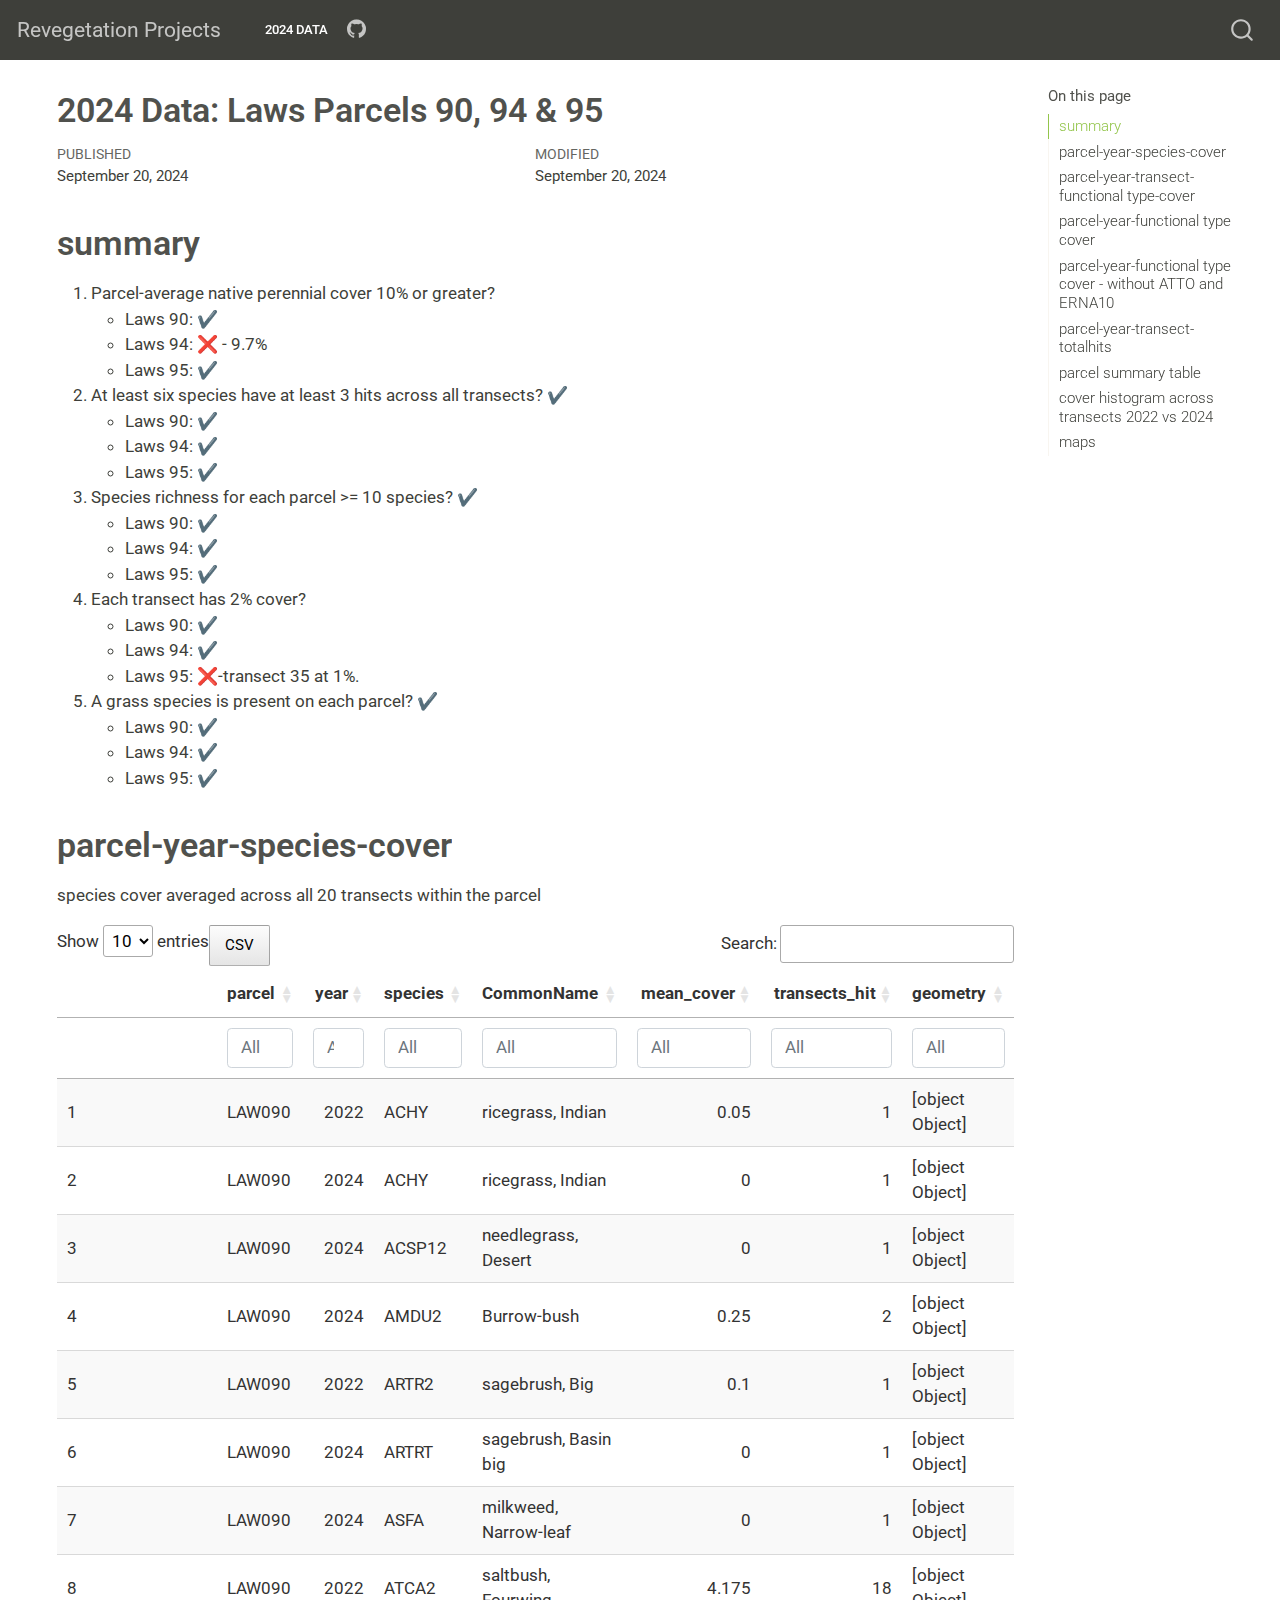
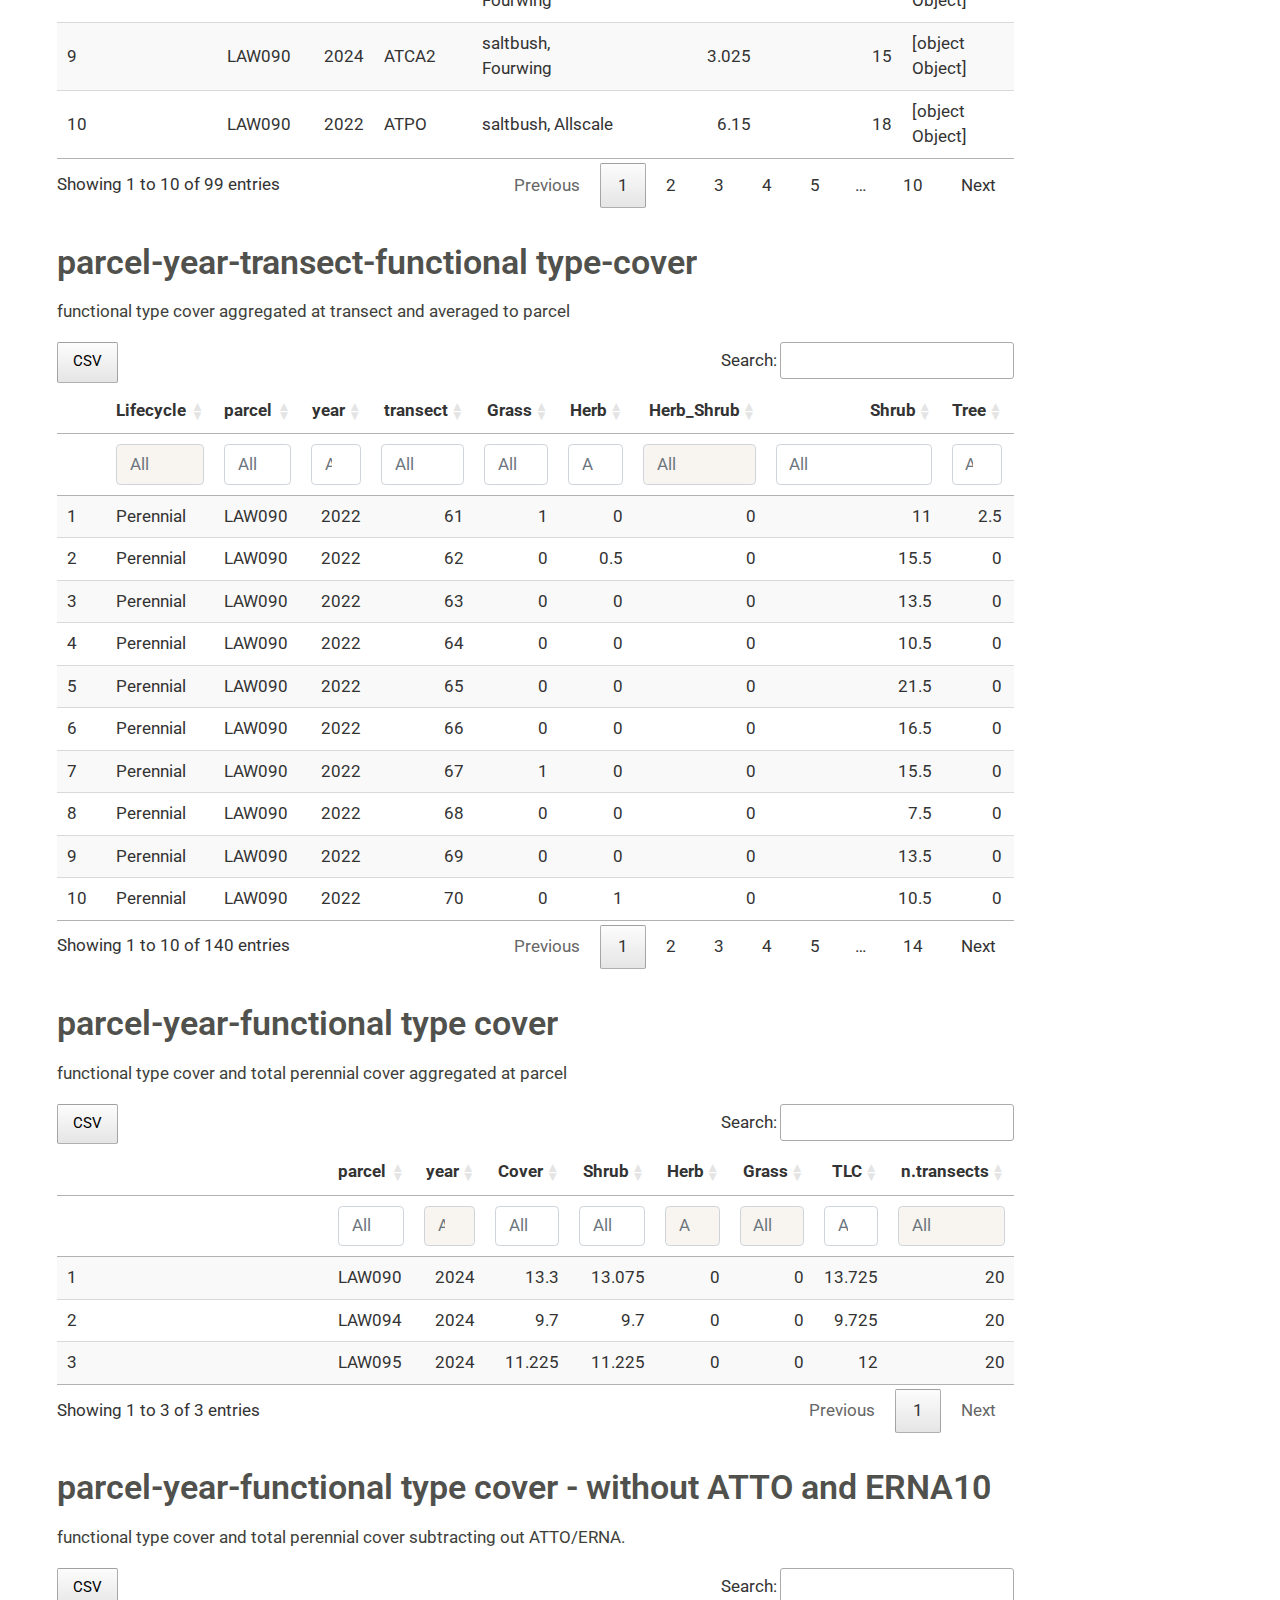
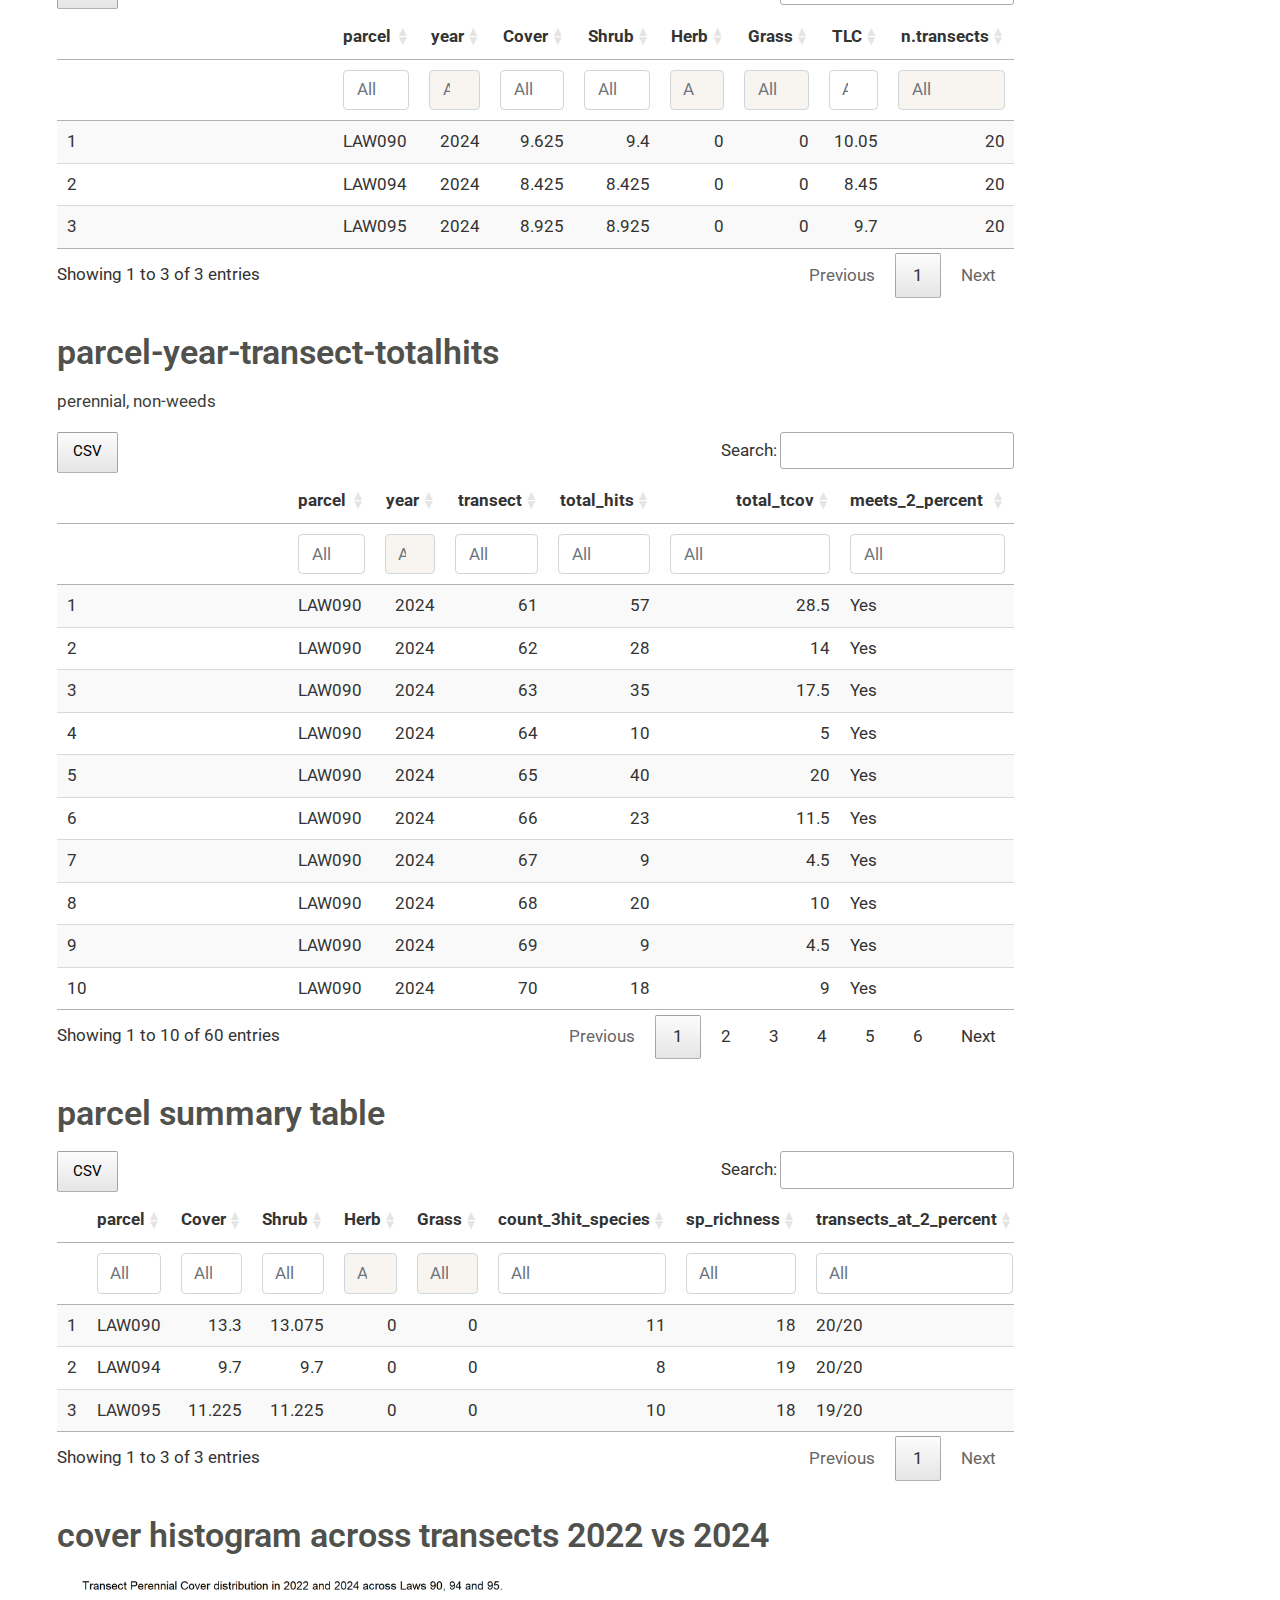
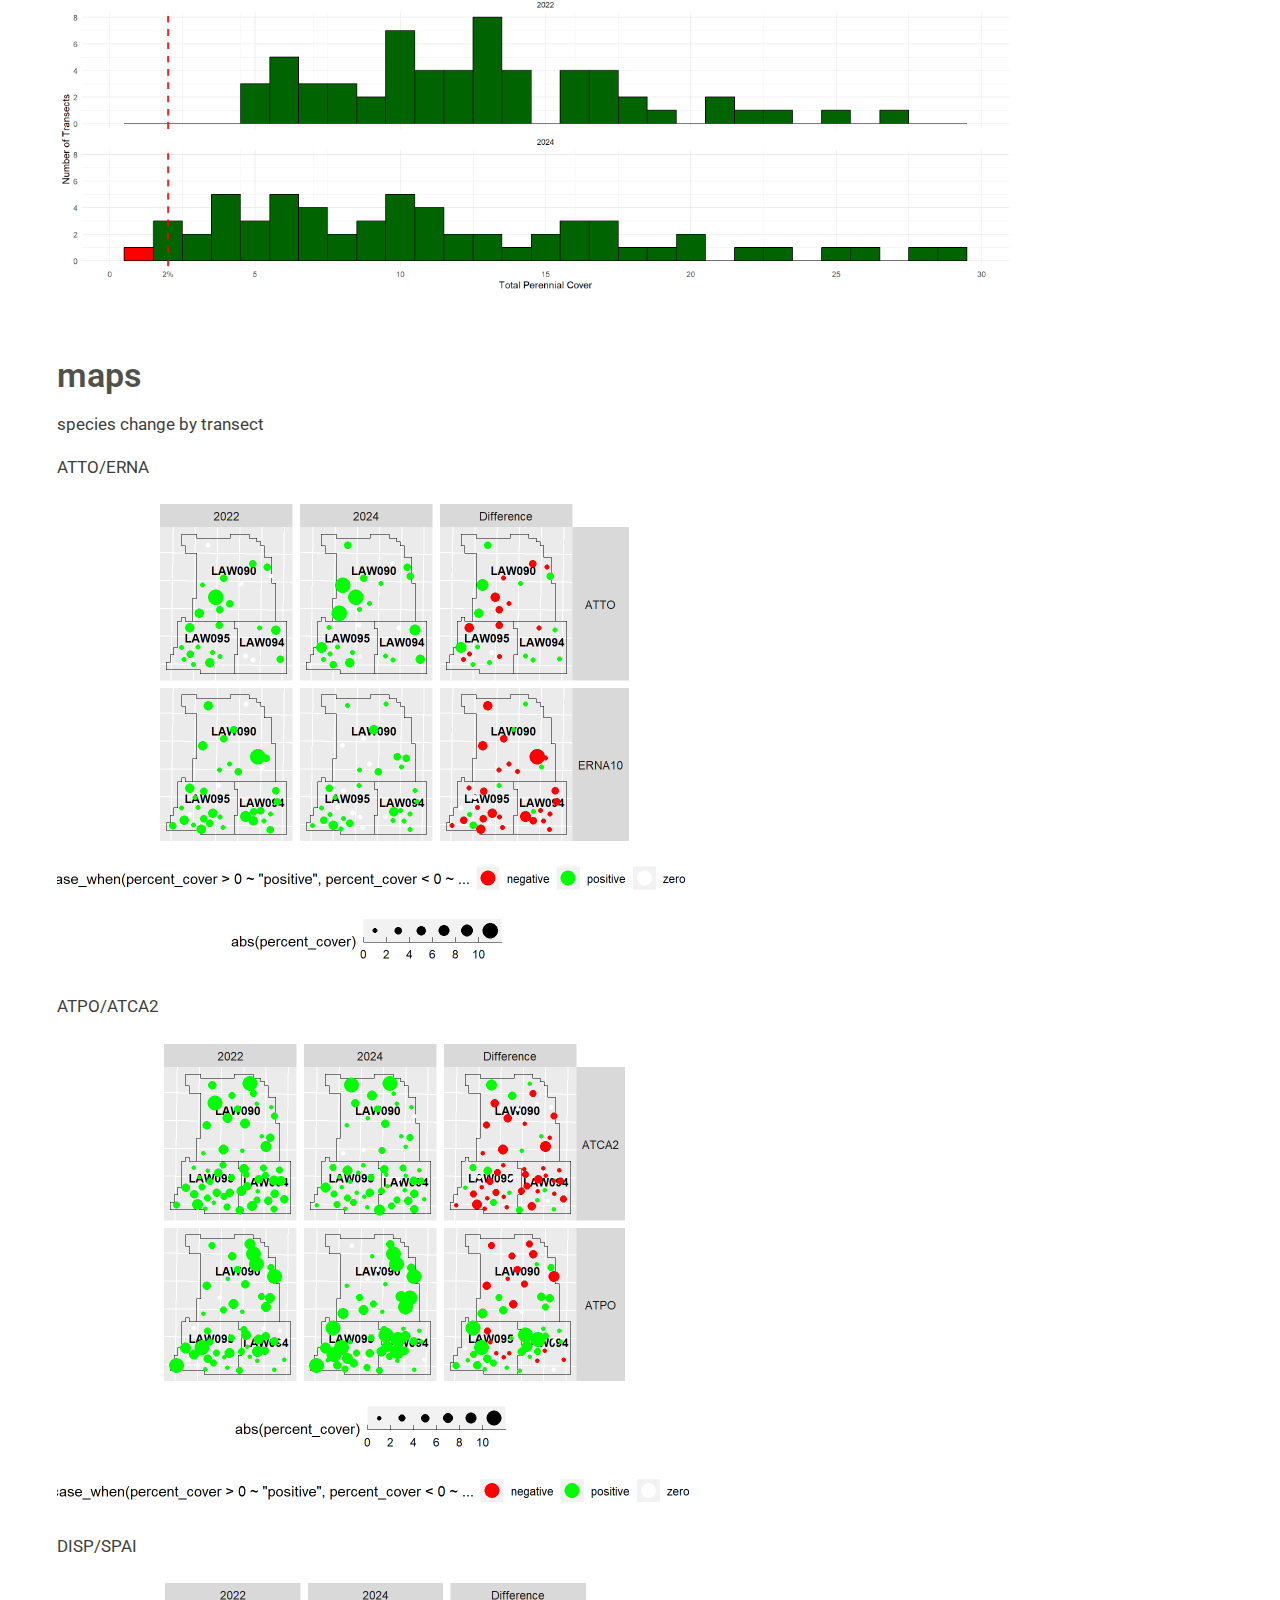
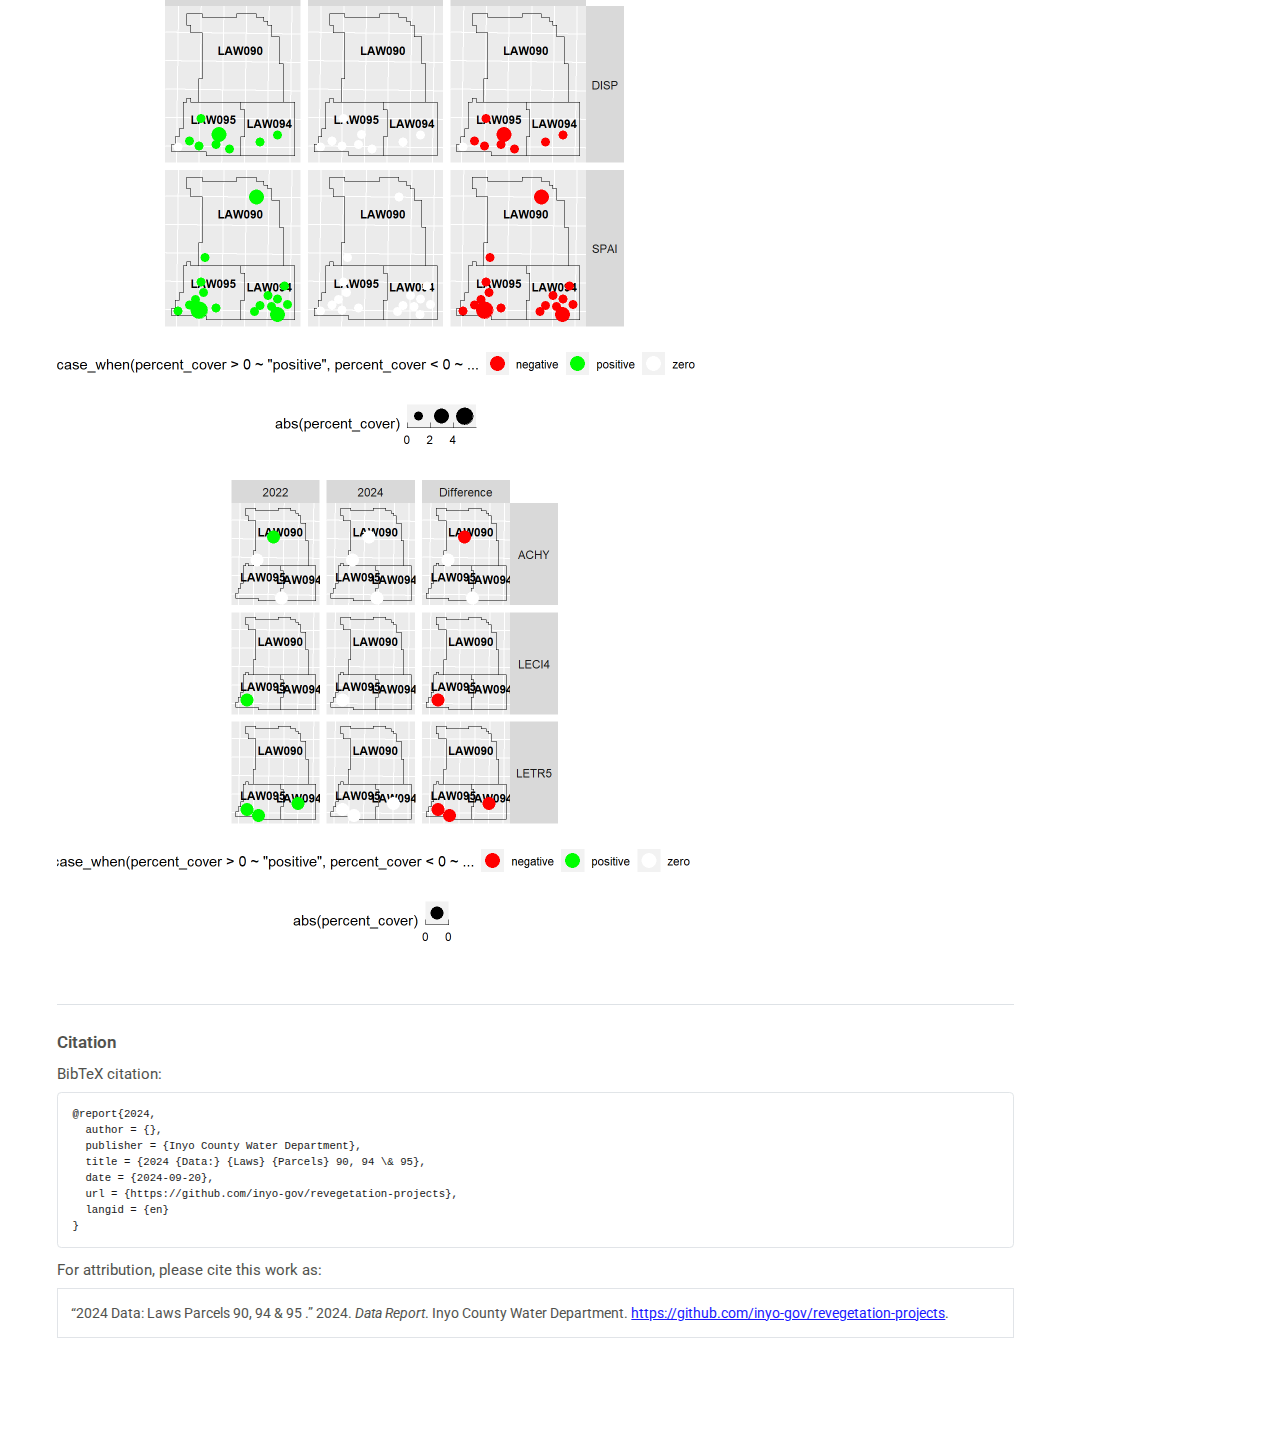
==== commit 5b7b791d: "fix summary text" ====
--- a/docs/index.html
+++ b/docs/index.html
@@ -151,8 +151,8 @@
 <li>Parcel-average native perennial cover 10% or greater?
 <ul>
 <li>Laws 90: ✔️</li>
-<li>Laws 94: ✔️</li>
-<li>Laws 95: ❌ - 9.7%</li>
+<li>Laws 94: ❌ - 9.7%</li>
+<li>Laws 95: ✔️</li>
 </ul>
 </li>
 <li>At least six species have at least 3 hits across all transects? ✔️
@@ -184,35 +184,39 @@
 </ul>
 </li>
 </ol></section><section id="parcel-year-species-cover" class="level1"><h1>parcel-year-species-cover</h1>
-<div class="cell">
-<div class="cell-output-display">
-
-<div class="datatables html-widget html-fill-item-overflow-hidden html-fill-item" id="htmlwidget-4046a9e6049d273e606c" style="width:100%;height:auto;"></div>
-<script type="application/json" data-for="htmlwidget-4046a9e6049d273e606c">{"x":{"filter":"top","vertical":false,"filterHTML":"<tr>\n  <td><\/td>\n  <td data-type=\"character\" style=\"vertical-align: top;\">\n    <div class=\"form-group has-feedback\" style=\"margin-bottom: auto;\">\n      <input type=\"search\" placeholder=\"All\" class=\"form-control\" style=\"width: 100%;\"/>\n      <span class=\"glyphicon glyphicon-remove-circle form-control-feedback\"><\/span>\n    <\/div>\n  <\/td>\n  <td data-type=\"number\" style=\"vertical-align: top;\">\n    <div class=\"form-group has-feedback\" style=\"margin-bottom: auto;\">\n      <input type=\"search\" placeholder=\"All\" class=\"form-control\" style=\"width: 100%;\"/>\n      <span class=\"glyphicon glyphicon-remove-circle form-control-feedback\"><\/span>\n    <\/div>\n    <div style=\"display: none;position: absolute;width: 200px;opacity: 1\">\n      <div data-min=\"2022\" data-max=\"2024\"><\/div>\n      <span style=\"float: left;\"><\/span>\n      <span style=\"float: right;\"><\/span>\n    <\/div>\n  <\/td>\n  <td data-type=\"character\" style=\"vertical-align: top;\">\n    <div class=\"form-group has-feedback\" style=\"margin-bottom: auto;\">\n      <input type=\"search\" placeholder=\"All\" class=\"form-control\" style=\"width: 100%;\"/>\n      <span class=\"glyphicon glyphicon-remove-circle form-control-feedback\"><\/span>\n    <\/div>\n  <\/td>\n  <td data-type=\"character\" style=\"vertical-align: top;\">\n    <div class=\"form-group has-feedback\" style=\"margin-bottom: auto;\">\n      <input type=\"search\" placeholder=\"All\" class=\"form-control\" style=\"width: 100%;\"/>\n      <span class=\"glyphicon glyphicon-remove-circle form-control-feedback\"><\/span>\n    <\/div>\n  <\/td>\n  <td data-type=\"number\" style=\"vertical-align: top;\">\n    <div class=\"form-group has-feedback\" style=\"margin-bottom: auto;\">\n      <input type=\"search\" placeholder=\"All\" class=\"form-control\" style=\"width: 100%;\"/>\n      <span class=\"glyphicon glyphicon-remove-circle form-control-feedback\"><\/span>\n    <\/div>\n    <div style=\"display: none;position: absolute;width: 200px;opacity: 1\">\n      <div data-min=\"0\" data-max=\"11.25\" data-scale=\"3\"><\/div>\n      <span style=\"float: left;\"><\/span>\n      <span style=\"float: right;\"><\/span>\n    <\/div>\n  <\/td>\n  <td data-type=\"integer\" style=\"vertical-align: top;\">\n    <div class=\"form-group has-feedback\" style=\"margin-bottom: auto;\">\n      <input type=\"search\" placeholder=\"All\" class=\"form-control\" style=\"width: 100%;\"/>\n      <span class=\"glyphicon glyphicon-remove-circle form-control-feedback\"><\/span>\n    <\/div>\n    <div style=\"display: none;position: absolute;width: 200px;opacity: 1\">\n      <div data-min=\"1\" data-max=\"20\"><\/div>\n      <span style=\"float: left;\"><\/span>\n      <span style=\"float: right;\"><\/span>\n    <\/div>\n  <\/td>\n  <td style=\"vertical-align: top;\">\n    <div class=\"form-group has-feedback\" style=\"margin-bottom: auto;\">\n      <input type=\"search\" placeholder=\"All\" class=\"form-control\" style=\"width: 100%;\"/>\n      <span class=\"glyphicon glyphicon-remove-circle form-control-feedback\"><\/span>\n    <\/div>\n  <\/td>\n<\/tr>","extensions":["Buttons"],"data":[["1","2","3","4","5","6","7","8","9","10","11","12","13","14","15","16","17","18","19","20","21","22","23","24","25","26","27","28","29","30","31","32","33","34","35","36","37","38","39","40","41","42","43","44","45","46","47","48","49","50","51","52","53","54","55","56","57","58","59","60","61","62","63","64","65","66","67","68","69","70","71","72","73","74","75","76","77","78","79","80","81","82","83","84","85","86","87","88","89","90","91","92","93","94","95","96","97","98","99"],["LAW090","LAW090","LAW090","LAW090","LAW090","LAW090","LAW090","LAW090","LAW090","LAW090","LAW090","LAW090","LAW090","LAW090","LAW090","LAW090","LAW090","LAW090","LAW090","LAW090","LAW090","LAW090","LAW090","LAW090","LAW090","LAW090","LAW090","LAW090","LAW090","LAW090","LAW094","LAW094","LAW094","LAW094","LAW094","LAW094","LAW094","LAW094","LAW094","LAW094","LAW094","LAW094","LAW094","LAW094","LAW094","LAW094","LAW094","LAW094","LAW094","LAW094","LAW094","LAW094","LAW094","LAW094","LAW094","LAW094","LAW094","LAW094","LAW095","LAW095","LAW095","LAW095","LAW095","LAW095","LAW095","LAW095","LAW095","LAW095","LAW095","LAW095","LAW095","LAW095","LAW095","LAW095","LAW095","LAW095","LAW095","LAW095","LAW095","LAW095","LAW095","LAW095","LAW095","LAW095","LAW095","LAW095","LAW129","LAW129","LAW129","LAW129","LAW129","LAW129","LAW129","LAW129","LAW129","LAW129","LAW129","LAW129","LAW129"],[2022,2024,2024,2024,2022,2024,2024,2022,2024,2022,2024,2022,2024,2022,2024,2022,2024,2024,2022,2022,2024,2022,2022,2024,2022,2022,2024,2022,2024,2022,2024,2024,2022,2024,2024,2022,2024,2022,2024,2022,2024,2022,2024,2022,2024,2024,2022,2024,2024,2022,2024,2024,2022,2024,2022,2024,2022,2024,2024,2022,2024,2022,2024,2024,2022,2024,2022,2024,2022,2024,2024,2024,2022,2024,2024,2022,2022,2024,2022,2022,2024,2024,2024,2022,2024,2022,2022,2022,2022,2022,2022,2022,2022,2022,2022,2022,2022,2022,2022],["ACHY","ACHY","ACSP12","AMDU2","ARTR2","ARTRT","ASFA","ATCA2","ATCA2","ATPO","ATPO","ATTO","ATTO","BAHY","BAHY","ERNA10","ERNA10","GRSP","HECU3","KRLA2","KRLA2","MACA17","POFR2","POFR2","PSARM","SATR12","SATR12","SAVE4","SAVE4","SPAI","ACHY","ACSP12","ATCA2","ATCA2","ATCO","ATPO","ATPO","ATTO","ATTO","DISP","ENAC","ENFA","ERFA2","ERNA10","ERNA10","ERTE24","KRLA2","KRLA2","LEFR2","LETR5","LYCO2","MESP2","PSARM","PSPO","SATR12","SATR12","SPAI","STEPH","ACSP12","AMDU2","AMDU2","ATCA2","ATCA2","ATCO","ATPO","ATPO","ATTO","ATTO","DISP","DISP","ENAC","ERFA2","ERNA10","ERNA10","KRLA2","LECI4","LEFR2","LEFR2","LETR5","LYCO","LYCO2","POFR2","PSPO","SATR12","SATR12","SPAI","ATCA2","ATPO","ATTO","CLLU2","COAR4","COCA5","DISP","ERNA10","IVAX","KRLA2","MEOF","SATR12","SPAI"],["ricegrass, Indian","ricegrass, Indian","needlegrass, Desert","Burrow-bush","sagebrush, Big","sagebrush, Basin big","milkweed, Narrow-leaf","saltbush, Fourwing","saltbush, Fourwing","saltbush, Allscale","saltbush, Allscale","saltbush, Nevada/Torrey's","saltbush, Nevada/Torrey's","bassia, Fivehook","bassia, Fivehook","rabbitbrush, Common","rabbitbrush, Common","hop-sage, Spiny","heliotrope, Salt","Winterfat","Winterfat","aster, Shrubby alkali","cottonwood, Fremont's /Alamo","cottonwood, Fremont's /Alamo","indigo bush, Northern Mojave","Tumbleweed /thistle, Russian","Tumbleweed /thistle, Russian","Greasewood","Greasewood","sacaton, Alkali","ricegrass, Indian","needlegrass, Desert","saltbush, Fourwing","saltbush, Fourwing","Shadscale","saltbush, Allscale","saltbush, Allscale","saltbush, Nevada/Torrey's","saltbush, Nevada/Torrey's","Saltgrass","brittlebush, Acton's",null,"buckwheat, California","rabbitbrush, Common","rabbitbrush, Common",null,"Winterfat","Winterfat","alyssum, Desert","wildrye, Beardless/Creeping","thorn, Peach /wolfberry, Cooper's","menodora, Spiny","indigo bush, Northern Mojave","dalea, Dotted","Tumbleweed /thistle, Russian","Tumbleweed /thistle, Russian","sacaton, Alkali","Wire-lettuce","needlegrass, Desert","Burrow-bush","Burrow-bush","saltbush, Fourwing","saltbush, Fourwing","Shadscale","saltbush, Allscale","saltbush, Allscale","saltbush, Nevada/Torrey's","saltbush, Nevada/Torrey's","Saltgrass","Saltgrass","brittlebush, Acton's","buckwheat, California","rabbitbrush, Common","rabbitbrush, Common","Winterfat","wildrye, Great Basin","alyssum, Desert","alyssum, Desert","wildrye, Beardless/Creeping",null,"thorn, Peach /wolfberry, Cooper's","cottonwood, Fremont's /Alamo","dalea, Dotted","Tumbleweed /thistle, Russian","Tumbleweed /thistle, Russian","sacaton, Alkali","saltbush, Fourwing","saltbush, Allscale","saltbush, Nevada/Torrey's","bee plant, Yellow","bindweed, Field","horseweed, Canada","Saltgrass","rabbitbrush, Common","weed, Poverty","Winterfat","sweetclover, Yellow","Tumbleweed /thistle, Russian","sacaton, Alkali"],[0.05,0,0,0.25,0.1,0,0,4.175,3.025,6.15,5.725,2.3,2.775,0.05,0.05,2.075,0.9,0,0.075,0.25,0.225,0.025,0.125,0.225,0.025,4.125,0.375,0.2,0.175,0.175,0,0,4.525,3.2,0,2.625,4.975,0.525,0.65,0.05,0.05,0.175,0,1.6,0.625,0,0.4,0.2,0,0.075,0,0,0.25,0,5.95,0.025,0.6,0,0,0.125,0.175,3.45,2.575,0,4.025,5.975,1.3,1.125,0.425,0,0,0,2.075,1.175,0.125,0.025,0.025,0,0.125,0.025,0.075,0,0,2.8,0.775,0.625,2.8,2.025,0.05,0.05,0.25,0.15,0.025,11.25,0.075,0.1,0.025,2.225,0.05],[1,1,1,2,1,1,1,18,15,18,16,8,10,1,1,9,8,1,2,4,3,1,1,1,1,19,4,2,1,2,1,1,18,17,1,14,16,3,4,2,3,2,1,9,8,1,5,3,1,1,1,1,2,1,20,1,8,1,1,2,2,19,19,1,14,15,11,8,6,1,1,1,14,11,1,1,1,1,2,1,1,1,1,18,13,7,11,11,2,1,5,2,1,20,2,2,1,14,1],[{"type":"Point","coordinates":[382193,4142545]},{"type":"Point","coordinates":[381997,4142268]},{"type":"Point","coordinates":[381997,4142268]},{"type":"MultiPoint","coordinates":[[382332,4142501],[382371,4142820]]},{"type":"Point","coordinates":[382531,4142391]},{"type":"Point","coordinates":[381997,4142268]},{"type":"Point","coordinates":[381997,4142268]},{"type":"MultiPoint","coordinates":[[381997,4142268],[382026,4142492],[382067,4142808],[382092,4142667],[382160,4142296],[382193,4142545],[382229,4142724],[382273,4142617],[382308,4142285],[382332,4142501],[382371,4142820],[382399,4142741],[382424,4142663],[382462,4142402],[382497,4142320],[382531,4142391],[382540,4142635],[382565,4142562]]},{"type":"MultiPoint","coordinates":[[382026,4142492],[382067,4142808],[382092,4142667],[382193,4142545],[382229,4142724],[382273,4142617],[382308,4142285],[382332,4142501],[382371,4142820],[382399,4142741],[382424,4142663],[382462,4142402],[382497,4142320],[382531,4142391],[382540,4142635]]},{"type":"MultiPoint","coordinates":[[381997,4142268],[382026,4142492],[382067,4142808],[382160,4142296],[382193,4142545],[382229,4142724],[382240,4142344],[382273,4142617],[382308,4142285],[382332,4142501],[382371,4142820],[382399,4142741],[382424,4142663],[382462,4142402],[382497,4142320],[382531,4142391],[382540,4142635],[382565,4142562]]},{"type":"MultiPoint","coordinates":[[381997,4142268],[382026,4142492],[382129,4142394],[382160,4142296],[382229,4142724],[382240,4142344],[382308,4142285],[382332,4142501],[382371,4142820],[382399,4142741],[382424,4142663],[382462,4142402],[382497,4142320],[382531,4142391],[382540,4142635],[382565,4142562]]},{"type":"MultiPoint","coordinates":[[381997,4142268],[382026,4142492],[382129,4142394],[382160,4142296],[382193,4142545],[382240,4142344],[382424,4142663],[382540,4142635]]},{"type":"MultiPoint","coordinates":[[381997,4142268],[382026,4142492],[382067,4142808],[382129,4142394],[382160,4142296],[382193,4142545],[382240,4142344],[382332,4142501],[382540,4142635],[382565,4142562]]},{"type":"Point","coordinates":[382026,4142492]},{"type":"Point","coordinates":[382160,4142296]},{"type":"MultiPoint","coordinates":[[382026,4142492],[382067,4142808],[382160,4142296],[382193,4142545],[382240,4142344],[382273,4142617],[382308,4142285],[382462,4142402],[382531,4142391]]},{"type":"MultiPoint","coordinates":[[382067,4142808],[382160,4142296],[382273,4142617],[382308,4142285],[382371,4142820],[382462,4142402],[382497,4142320],[382531,4142391]]},{"type":"Point","coordinates":[381997,4142268]},{"type":"MultiPoint","coordinates":[[382026,4142492],[382273,4142617]]},{"type":"MultiPoint","coordinates":[[382240,4142344],[382308,4142285],[382371,4142820],[382565,4142562]]},{"type":"MultiPoint","coordinates":[[382092,4142667],[382160,4142296],[382371,4142820]]},{"type":"Point","coordinates":[382540,4142635]},{"type":"Point","coordinates":[381997,4142268]},{"type":"Point","coordinates":[381997,4142268]},{"type":"Point","coordinates":[382308,4142285]},{"type":"MultiPoint","coordinates":[[381997,4142268],[382026,4142492],[382067,4142808],[382092,4142667],[382129,4142394],[382160,4142296],[382193,4142545],[382229,4142724],[382240,4142344],[382273,4142617],[382308,4142285],[382332,4142501],[382371,4142820],[382424,4142663],[382462,4142402],[382497,4142320],[382531,4142391],[382540,4142635],[382565,4142562]]},{"type":"MultiPoint","coordinates":[[382160,4142296],[382229,4142724],[382371,4142820],[382540,4142635]]},{"type":"MultiPoint","coordinates":[[381997,4142268],[382160,4142296]]},{"type":"Point","coordinates":[381997,4142268]},{"type":"MultiPoint","coordinates":[[381997,4142268],[382399,4142741]]},{"type":"Point","coordinates":[382289,4141814]},{"type":"Point","coordinates":[382289,4141814]},{"type":"MultiPoint","coordinates":[[382289,4141814],[382305,4141964],[382325,4142141],[382339,4142096],[382349,4142004],[382385,4141846],[382428,4141892],[382432,4141963],[382437,4142061],[382478,4142147],[382496,4142088],[382515,4141887],[382561,4142049],[382562,4141822],[382565,4141945],[382605,4142133],[382618,4142045],[382643,4141900]]},{"type":"MultiPoint","coordinates":[[382289,4141814],[382305,4141964],[382325,4142141],[382339,4142096],[382349,4142004],[382385,4141846],[382428,4141892],[382478,4142147],[382488,4141971],[382496,4142088],[382515,4141887],[382561,4142049],[382562,4141822],[382565,4141945],[382605,4142133],[382618,4142045],[382643,4141900]]},{"type":"Point","coordinates":[382289,4141814]},{"type":"MultiPoint","coordinates":[[382289,4141814],[382305,4141964],[382325,4142141],[382339,4142096],[382349,4142004],[382369,4141926],[382428,4141892],[382432,4141963],[382437,4142061],[382488,4141971],[382496,4142088],[382561,4142049],[382562,4141822],[382643,4141900]]},{"type":"MultiPoint","coordinates":[[382289,4141814],[382305,4141964],[382325,4142141],[382339,4142096],[382349,4142004],[382369,4141926],[382428,4141892],[382432,4141963],[382437,4142061],[382478,4142147],[382488,4141971],[382496,4142088],[382561,4142049],[382562,4141822],[382605,4142133],[382618,4142045]]},{"type":"MultiPoint","coordinates":[[382478,4142147],[382605,4142133],[382643,4141900]]},{"type":"MultiPoint","coordinates":[[382369,4141926],[382428,4141892],[382605,4142133],[382643,4141900]]},{"type":"MultiPoint","coordinates":[[382428,4141892],[382565,4141945]]},{"type":"MultiPoint","coordinates":[[382289,4141814],[382369,4141926],[382488,4141971]]},{"type":"MultiPoint","coordinates":[[382369,4141926],[382605,4142133]]},{"type":"Point","coordinates":[382289,4141814]},{"type":"MultiPoint","coordinates":[[382369,4141926],[382428,4141892],[382432,4141963],[382488,4141971],[382515,4141887],[382562,4141822],[382565,4141945],[382605,4142133],[382618,4142045]]},{"type":"MultiPoint","coordinates":[[382428,4141892],[382432,4141963],[382488,4141971],[382515,4141887],[382562,4141822],[382565,4141945],[382605,4142133],[382618,4142045]]},{"type":"Point","coordinates":[382289,4141814]},{"type":"MultiPoint","coordinates":[[382289,4141814],[382385,4141846],[382488,4141971],[382515,4141887],[382562,4141822]]},{"type":"MultiPoint","coordinates":[[382561,4142049],[382562,4141822],[382618,4142045]]},{"type":"Point","coordinates":[382289,4141814]},{"type":"Point","coordinates":[382488,4141971]},{"type":"Point","coordinates":[382289,4141814]},{"type":"Point","coordinates":[382289,4141814]},{"type":"MultiPoint","coordinates":[[382369,4141926],[382428,4141892]]},{"type":"Point","coordinates":[382289,4141814]},{"type":"MultiPoint","coordinates":[[382289,4141814],[382305,4141964],[382325,4142141],[382339,4142096],[382349,4142004],[382369,4141926],[382385,4141846],[382428,4141892],[382432,4141963],[382437,4142061],[382478,4142147],[382488,4141971],[382496,4142088],[382515,4141887],[382561,4142049],[382562,4141822],[382565,4141945],[382605,4142133],[382618,4142045],[382643,4141900]]},{"type":"Point","coordinates":[382325,4142141]},{"type":"MultiPoint","coordinates":[[382385,4141846],[382428,4141892],[382488,4141971],[382515,4141887],[382562,4141822],[382565,4141945],[382618,4142045],[382643,4141900]]},{"type":"Point","coordinates":[382289,4141814]},{"type":"Point","coordinates":[381786,4141852]},{"type":"MultiPoint","coordinates":[[381786,4141852],[382033,4141910]]},{"type":"MultiPoint","coordinates":[[382033,4141910],[382105,4141951]]},{"type":"MultiPoint","coordinates":[[381786,4141852],[381858,4141994],[381919,4142151],[381925,4141940],[381952,4141858],[381966,4142075],[381987,4141995],[382013,4141823],[382033,4141910],[382034,4142126],[382054,4142038],[382082,4141873],[382105,4141951],[382117,4142113],[382157,4142170],[382164,4141922],[382188,4141835],[382208,4141952],[382222,4142070]]},{"type":"MultiPoint","coordinates":[[381786,4141852],[381858,4141994],[381919,4142151],[381925,4141940],[381952,4141858],[381966,4142075],[381987,4141995],[382013,4141823],[382033,4141910],[382034,4142126],[382054,4142038],[382082,4141873],[382105,4141951],[382117,4142113],[382157,4142170],[382164,4141922],[382188,4141835],[382208,4141952],[382222,4142070]]},{"type":"Point","coordinates":[381786,4141852]},{"type":"MultiPoint","coordinates":[[381786,4141852],[381858,4141994],[381925,4141940],[381987,4141995],[382013,4141823],[382033,4141910],[382034,4142126],[382054,4142038],[382082,4141873],[382105,4141951],[382164,4141922],[382188,4141835],[382208,4141952],[382222,4142070]]},{"type":"MultiPoint","coordinates":[[381786,4141852],[381858,4141994],[381876,4141898],[381919,4142151],[381925,4141940],[381952,4141858],[381987,4141995],[382013,4141823],[382033,4141910],[382054,4142038],[382082,4141873],[382105,4141951],[382188,4141835],[382208,4141952],[382222,4142070]]},{"type":"MultiPoint","coordinates":[[381858,4141994],[381876,4141898],[381919,4142151],[381925,4141940],[381952,4141858],[381987,4141995],[382082,4141873],[382105,4141951],[382157,4142170],[382164,4141922]]},{"type":"MultiPoint","coordinates":[[381858,4141994],[381876,4141898],[381919,4142151],[381925,4141940],[381952,4141858],[381987,4141995],[382082,4141873],[382105,4141951]]},{"type":"MultiPoint","coordinates":[[381876,4141898],[381952,4141858],[381966,4142075],[382082,4141873],[382105,4141951],[382188,4141835]]},{"type":"Point","coordinates":[381786,4141852]},{"type":"Point","coordinates":[381786,4141852]},{"type":"Point","coordinates":[381786,4141852]},{"type":"MultiPoint","coordinates":[[381786,4141852],[381858,4141994],[381876,4141898],[381919,4142151],[381952,4141858],[381966,4142075],[381987,4141995],[382013,4141823],[382033,4141910],[382034,4142126],[382082,4141873],[382105,4141951],[382164,4141922],[382188,4141835]]},{"type":"MultiPoint","coordinates":[[381786,4141852],[381858,4141994],[381876,4141898],[381919,4142151],[381925,4141940],[381952,4141858],[381966,4142075],[382013,4141823],[382033,4141910],[382082,4141873],[382157,4142170]]},{"type":"Point","coordinates":[381919,4142151]},{"type":"Point","coordinates":[381876,4141898]},{"type":"Point","coordinates":[382082,4141873]},{"type":"Point","coordinates":[381786,4141852]},{"type":"MultiPoint","coordinates":[[381876,4141898],[382013,4141823]]},{"type":"Point","coordinates":[381876,4141898]},{"type":"Point","coordinates":[381919,4142151]},{"type":"Point","coordinates":[381786,4141852]},{"type":"Point","coordinates":[381786,4141852]},{"type":"MultiPoint","coordinates":[[381786,4141852],[381858,4141994],[381876,4141898],[381925,4141940],[381952,4141858],[381966,4142075],[381987,4141995],[382033,4141910],[382034,4142126],[382054,4142038],[382082,4141873],[382105,4141951],[382117,4142113],[382157,4142170],[382164,4141922],[382188,4141835],[382208,4141952],[382222,4142070]]},{"type":"MultiPoint","coordinates":[[381786,4141852],[381876,4141898],[381919,4142151],[381925,4141940],[381966,4142075],[382033,4141910],[382034,4142126],[382054,4142038],[382082,4141873],[382117,4142113],[382157,4142170],[382164,4141922],[382222,4142070]]},{"type":"MultiPoint","coordinates":[[381786,4141852],[381876,4141898],[381925,4141940],[381952,4141858],[381966,4142075],[381987,4141995],[382082,4141873]]},{"type":"MultiPoint","coordinates":[[382981,4139074],[383041,4138959],[383099,4138849],[383124,4138958],[383144,4139070],[383185,4138885],[383212,4138957],[383223,4139132],[383296,4138957],[383486,4139117],[383501,4138890]]},{"type":"MultiPoint","coordinates":[[383041,4138959],[383066,4139101],[383124,4138958],[383144,4139070],[383185,4138885],[383212,4138957],[383223,4139132],[383278,4138829],[383296,4138957],[383486,4139117],[383501,4138890]]},{"type":"MultiPoint","coordinates":[[383401,4139160],[383501,4138890]]},{"type":"Point","coordinates":[383278,4138829]},{"type":"MultiPoint","coordinates":[[383066,4139101],[383144,4139070],[383278,4138829],[383296,4138957],[383401,4139160]]},{"type":"MultiPoint","coordinates":[[383066,4139101],[383144,4139070]]},{"type":"Point","coordinates":[383212,4138957]},{"type":"MultiPoint","coordinates":[[382981,4139074],[383014,4138826],[383041,4138959],[383066,4139101],[383099,4138849],[383124,4138958],[383144,4139070],[383185,4138885],[383212,4138957],[383223,4139132],[383278,4138829],[383296,4138957],[383328,4139089],[383359,4138884],[383380,4138957],[383401,4139160],[383444,4138840],[383472,4138957],[383486,4139117],[383501,4138890]]},{"type":"MultiPoint","coordinates":[[382981,4139074],[383359,4138884]]},{"type":"MultiPoint","coordinates":[[383144,4139070],[383380,4138957]]},{"type":"Point","coordinates":[383066,4139101]},{"type":"MultiPoint","coordinates":[[382981,4139074],[383041,4138959],[383066,4139101],[383099,4138849],[383124,4138958],[383144,4139070],[383212,4138957],[383296,4138957],[383328,4139089],[383401,4139160],[383444,4138840],[383472,4138957],[383486,4139117],[383501,4138890]]},{"type":"Point","coordinates":[383066,4139101]}]],"container":"<table class=\"display\">\n  <thead>\n    <tr>\n      <th> <\/th>\n      <th>parcel<\/th>\n      <th>year<\/th>\n      <th>species<\/th>\n      <th>CommonName<\/th>\n      <th>mean_cover<\/th>\n      <th>transects_hit<\/th>\n      <th>geometry<\/th>\n    <\/tr>\n  <\/thead>\n<\/table>","options":{"autoWidth":true,"scrollX":true,"columnDefs":[{"width":"100%","targets":"_all"},{"className":"dt-right","targets":[2,5,6]},{"orderable":false,"targets":0}],"dom":"lBfrtip","buttons":["csv"],"lengthMenu":[[10,25,50,-1],["10","25","50","All"]],"pageLength":10,"searching":true,"order":[],"orderClasses":false,"orderCellsTop":true}},"evals":[],"jsHooks":[]}</script>
+<p>species cover averaged across all 20 transects within the parcel</p>
+<div class="cell">
+<div class="cell-output-display">
+
+<div class="datatables html-widget html-fill-item-overflow-hidden html-fill-item" id="htmlwidget-eec4445e1721b51e4c33" style="width:100%;height:auto;"></div>
+<script type="application/json" data-for="htmlwidget-eec4445e1721b51e4c33">{"x":{"filter":"top","vertical":false,"filterHTML":"<tr>\n  <td><\/td>\n  <td data-type=\"character\" style=\"vertical-align: top;\">\n    <div class=\"form-group has-feedback\" style=\"margin-bottom: auto;\">\n      <input type=\"search\" placeholder=\"All\" class=\"form-control\" style=\"width: 100%;\"/>\n      <span class=\"glyphicon glyphicon-remove-circle form-control-feedback\"><\/span>\n    <\/div>\n  <\/td>\n  <td data-type=\"number\" style=\"vertical-align: top;\">\n    <div class=\"form-group has-feedback\" style=\"margin-bottom: auto;\">\n      <input type=\"search\" placeholder=\"All\" class=\"form-control\" style=\"width: 100%;\"/>\n      <span class=\"glyphicon glyphicon-remove-circle form-control-feedback\"><\/span>\n    <\/div>\n    <div style=\"display: none;position: absolute;width: 200px;opacity: 1\">\n      <div data-min=\"2022\" data-max=\"2024\"><\/div>\n      <span style=\"float: left;\"><\/span>\n      <span style=\"float: right;\"><\/span>\n    <\/div>\n  <\/td>\n  <td data-type=\"character\" style=\"vertical-align: top;\">\n    <div class=\"form-group has-feedback\" style=\"margin-bottom: auto;\">\n      <input type=\"search\" placeholder=\"All\" class=\"form-control\" style=\"width: 100%;\"/>\n      <span class=\"glyphicon glyphicon-remove-circle form-control-feedback\"><\/span>\n    <\/div>\n  <\/td>\n  <td data-type=\"character\" style=\"vertical-align: top;\">\n    <div class=\"form-group has-feedback\" style=\"margin-bottom: auto;\">\n      <input type=\"search\" placeholder=\"All\" class=\"form-control\" style=\"width: 100%;\"/>\n      <span class=\"glyphicon glyphicon-remove-circle form-control-feedback\"><\/span>\n    <\/div>\n  <\/td>\n  <td data-type=\"number\" style=\"vertical-align: top;\">\n    <div class=\"form-group has-feedback\" style=\"margin-bottom: auto;\">\n      <input type=\"search\" placeholder=\"All\" class=\"form-control\" style=\"width: 100%;\"/>\n      <span class=\"glyphicon glyphicon-remove-circle form-control-feedback\"><\/span>\n    <\/div>\n    <div style=\"display: none;position: absolute;width: 200px;opacity: 1\">\n      <div data-min=\"0\" data-max=\"11.25\" data-scale=\"3\"><\/div>\n      <span style=\"float: left;\"><\/span>\n      <span style=\"float: right;\"><\/span>\n    <\/div>\n  <\/td>\n  <td data-type=\"integer\" style=\"vertical-align: top;\">\n    <div class=\"form-group has-feedback\" style=\"margin-bottom: auto;\">\n      <input type=\"search\" placeholder=\"All\" class=\"form-control\" style=\"width: 100%;\"/>\n      <span class=\"glyphicon glyphicon-remove-circle form-control-feedback\"><\/span>\n    <\/div>\n    <div style=\"display: none;position: absolute;width: 200px;opacity: 1\">\n      <div data-min=\"1\" data-max=\"20\"><\/div>\n      <span style=\"float: left;\"><\/span>\n      <span style=\"float: right;\"><\/span>\n    <\/div>\n  <\/td>\n  <td style=\"vertical-align: top;\">\n    <div class=\"form-group has-feedback\" style=\"margin-bottom: auto;\">\n      <input type=\"search\" placeholder=\"All\" class=\"form-control\" style=\"width: 100%;\"/>\n      <span class=\"glyphicon glyphicon-remove-circle form-control-feedback\"><\/span>\n    <\/div>\n  <\/td>\n<\/tr>","extensions":["Buttons"],"data":[["1","2","3","4","5","6","7","8","9","10","11","12","13","14","15","16","17","18","19","20","21","22","23","24","25","26","27","28","29","30","31","32","33","34","35","36","37","38","39","40","41","42","43","44","45","46","47","48","49","50","51","52","53","54","55","56","57","58","59","60","61","62","63","64","65","66","67","68","69","70","71","72","73","74","75","76","77","78","79","80","81","82","83","84","85","86","87","88","89","90","91","92","93","94","95","96","97","98","99"],["LAW090","LAW090","LAW090","LAW090","LAW090","LAW090","LAW090","LAW090","LAW090","LAW090","LAW090","LAW090","LAW090","LAW090","LAW090","LAW090","LAW090","LAW090","LAW090","LAW090","LAW090","LAW090","LAW090","LAW090","LAW090","LAW090","LAW090","LAW090","LAW090","LAW090","LAW094","LAW094","LAW094","LAW094","LAW094","LAW094","LAW094","LAW094","LAW094","LAW094","LAW094","LAW094","LAW094","LAW094","LAW094","LAW094","LAW094","LAW094","LAW094","LAW094","LAW094","LAW094","LAW094","LAW094","LAW094","LAW094","LAW094","LAW094","LAW095","LAW095","LAW095","LAW095","LAW095","LAW095","LAW095","LAW095","LAW095","LAW095","LAW095","LAW095","LAW095","LAW095","LAW095","LAW095","LAW095","LAW095","LAW095","LAW095","LAW095","LAW095","LAW095","LAW095","LAW095","LAW095","LAW095","LAW095","LAW129","LAW129","LAW129","LAW129","LAW129","LAW129","LAW129","LAW129","LAW129","LAW129","LAW129","LAW129","LAW129"],[2022,2024,2024,2024,2022,2024,2024,2022,2024,2022,2024,2022,2024,2022,2024,2022,2024,2024,2022,2022,2024,2022,2022,2024,2022,2022,2024,2022,2024,2022,2024,2024,2022,2024,2024,2022,2024,2022,2024,2022,2024,2022,2024,2022,2024,2024,2022,2024,2024,2022,2024,2024,2022,2024,2022,2024,2022,2024,2024,2022,2024,2022,2024,2024,2022,2024,2022,2024,2022,2024,2024,2024,2022,2024,2024,2022,2022,2024,2022,2022,2024,2024,2024,2022,2024,2022,2022,2022,2022,2022,2022,2022,2022,2022,2022,2022,2022,2022,2022],["ACHY","ACHY","ACSP12","AMDU2","ARTR2","ARTRT","ASFA","ATCA2","ATCA2","ATPO","ATPO","ATTO","ATTO","BAHY","BAHY","ERNA10","ERNA10","GRSP","HECU3","KRLA2","KRLA2","MACA17","POFR2","POFR2","PSARM","SATR12","SATR12","SAVE4","SAVE4","SPAI","ACHY","ACSP12","ATCA2","ATCA2","ATCO","ATPO","ATPO","ATTO","ATTO","DISP","ENAC","ENFA","ERFA2","ERNA10","ERNA10","ERTE24","KRLA2","KRLA2","LEFR2","LETR5","LYCO2","MESP2","PSARM","PSPO","SATR12","SATR12","SPAI","STEPH","ACSP12","AMDU2","AMDU2","ATCA2","ATCA2","ATCO","ATPO","ATPO","ATTO","ATTO","DISP","DISP","ENAC","ERFA2","ERNA10","ERNA10","KRLA2","LECI4","LEFR2","LEFR2","LETR5","LYCO","LYCO2","POFR2","PSPO","SATR12","SATR12","SPAI","ATCA2","ATPO","ATTO","CLLU2","COAR4","COCA5","DISP","ERNA10","IVAX","KRLA2","MEOF","SATR12","SPAI"],["ricegrass, Indian","ricegrass, Indian","needlegrass, Desert","Burrow-bush","sagebrush, Big","sagebrush, Basin big","milkweed, Narrow-leaf","saltbush, Fourwing","saltbush, Fourwing","saltbush, Allscale","saltbush, Allscale","saltbush, Nevada/Torrey's","saltbush, Nevada/Torrey's","bassia, Fivehook","bassia, Fivehook","rabbitbrush, Common","rabbitbrush, Common","hop-sage, Spiny","heliotrope, Salt","Winterfat","Winterfat","aster, Shrubby alkali","cottonwood, Fremont's /Alamo","cottonwood, Fremont's /Alamo","indigo bush, Northern Mojave","Tumbleweed /thistle, Russian","Tumbleweed /thistle, Russian","Greasewood","Greasewood","sacaton, Alkali","ricegrass, Indian","needlegrass, Desert","saltbush, Fourwing","saltbush, Fourwing","Shadscale","saltbush, Allscale","saltbush, Allscale","saltbush, Nevada/Torrey's","saltbush, Nevada/Torrey's","Saltgrass","brittlebush, Acton's",null,"buckwheat, California","rabbitbrush, Common","rabbitbrush, Common",null,"Winterfat","Winterfat","alyssum, Desert","wildrye, Beardless/Creeping","thorn, Peach /wolfberry, Cooper's","menodora, Spiny","indigo bush, Northern Mojave","dalea, Dotted","Tumbleweed /thistle, Russian","Tumbleweed /thistle, Russian","sacaton, Alkali","Wire-lettuce","needlegrass, Desert","Burrow-bush","Burrow-bush","saltbush, Fourwing","saltbush, Fourwing","Shadscale","saltbush, Allscale","saltbush, Allscale","saltbush, Nevada/Torrey's","saltbush, Nevada/Torrey's","Saltgrass","Saltgrass","brittlebush, Acton's","buckwheat, California","rabbitbrush, Common","rabbitbrush, Common","Winterfat","wildrye, Great Basin","alyssum, Desert","alyssum, Desert","wildrye, Beardless/Creeping",null,"thorn, Peach /wolfberry, Cooper's","cottonwood, Fremont's /Alamo","dalea, Dotted","Tumbleweed /thistle, Russian","Tumbleweed /thistle, Russian","sacaton, Alkali","saltbush, Fourwing","saltbush, Allscale","saltbush, Nevada/Torrey's","bee plant, Yellow","bindweed, Field","horseweed, Canada","Saltgrass","rabbitbrush, Common","weed, Poverty","Winterfat","sweetclover, Yellow","Tumbleweed /thistle, Russian","sacaton, Alkali"],[0.05,0,0,0.25,0.1,0,0,4.175,3.025,6.15,5.725,2.3,2.775,0.05,0.05,2.075,0.9,0,0.075,0.25,0.225,0.025,0.125,0.225,0.025,4.125,0.375,0.2,0.175,0.175,0,0,4.525,3.2,0,2.625,4.975,0.525,0.65,0.05,0.05,0.175,0,1.6,0.625,0,0.4,0.2,0,0.075,0,0,0.25,0,5.95,0.025,0.6,0,0,0.125,0.175,3.45,2.575,0,4.025,5.975,1.3,1.125,0.425,0,0,0,2.075,1.175,0.125,0.025,0.025,0,0.125,0.025,0.075,0,0,2.8,0.775,0.625,2.8,2.025,0.05,0.05,0.25,0.15,0.025,11.25,0.075,0.1,0.025,2.225,0.05],[1,1,1,2,1,1,1,18,15,18,16,8,10,1,1,9,8,1,2,4,3,1,1,1,1,19,4,2,1,2,1,1,18,17,1,14,16,3,4,2,3,2,1,9,8,1,5,3,1,1,1,1,2,1,20,1,8,1,1,2,2,19,19,1,14,15,11,8,6,1,1,1,14,11,1,1,1,1,2,1,1,1,1,18,13,7,11,11,2,1,5,2,1,20,2,2,1,14,1],[{"type":"Point","coordinates":[382193,4142545]},{"type":"Point","coordinates":[381997,4142268]},{"type":"Point","coordinates":[381997,4142268]},{"type":"MultiPoint","coordinates":[[382332,4142501],[382371,4142820]]},{"type":"Point","coordinates":[382531,4142391]},{"type":"Point","coordinates":[381997,4142268]},{"type":"Point","coordinates":[381997,4142268]},{"type":"MultiPoint","coordinates":[[381997,4142268],[382026,4142492],[382067,4142808],[382092,4142667],[382160,4142296],[382193,4142545],[382229,4142724],[382273,4142617],[382308,4142285],[382332,4142501],[382371,4142820],[382399,4142741],[382424,4142663],[382462,4142402],[382497,4142320],[382531,4142391],[382540,4142635],[382565,4142562]]},{"type":"MultiPoint","coordinates":[[382026,4142492],[382067,4142808],[382092,4142667],[382193,4142545],[382229,4142724],[382273,4142617],[382308,4142285],[382332,4142501],[382371,4142820],[382399,4142741],[382424,4142663],[382462,4142402],[382497,4142320],[382531,4142391],[382540,4142635]]},{"type":"MultiPoint","coordinates":[[381997,4142268],[382026,4142492],[382067,4142808],[382160,4142296],[382193,4142545],[382229,4142724],[382240,4142344],[382273,4142617],[382308,4142285],[382332,4142501],[382371,4142820],[382399,4142741],[382424,4142663],[382462,4142402],[382497,4142320],[382531,4142391],[382540,4142635],[382565,4142562]]},{"type":"MultiPoint","coordinates":[[381997,4142268],[382026,4142492],[382129,4142394],[382160,4142296],[382229,4142724],[382240,4142344],[382308,4142285],[382332,4142501],[382371,4142820],[382399,4142741],[382424,4142663],[382462,4142402],[382497,4142320],[382531,4142391],[382540,4142635],[382565,4142562]]},{"type":"MultiPoint","coordinates":[[381997,4142268],[382026,4142492],[382129,4142394],[382160,4142296],[382193,4142545],[382240,4142344],[382424,4142663],[382540,4142635]]},{"type":"MultiPoint","coordinates":[[381997,4142268],[382026,4142492],[382067,4142808],[382129,4142394],[382160,4142296],[382193,4142545],[382240,4142344],[382332,4142501],[382540,4142635],[382565,4142562]]},{"type":"Point","coordinates":[382026,4142492]},{"type":"Point","coordinates":[382160,4142296]},{"type":"MultiPoint","coordinates":[[382026,4142492],[382067,4142808],[382160,4142296],[382193,4142545],[382240,4142344],[382273,4142617],[382308,4142285],[382462,4142402],[382531,4142391]]},{"type":"MultiPoint","coordinates":[[382067,4142808],[382160,4142296],[382273,4142617],[382308,4142285],[382371,4142820],[382462,4142402],[382497,4142320],[382531,4142391]]},{"type":"Point","coordinates":[381997,4142268]},{"type":"MultiPoint","coordinates":[[382026,4142492],[382273,4142617]]},{"type":"MultiPoint","coordinates":[[382240,4142344],[382308,4142285],[382371,4142820],[382565,4142562]]},{"type":"MultiPoint","coordinates":[[382092,4142667],[382160,4142296],[382371,4142820]]},{"type":"Point","coordinates":[382540,4142635]},{"type":"Point","coordinates":[381997,4142268]},{"type":"Point","coordinates":[381997,4142268]},{"type":"Point","coordinates":[382308,4142285]},{"type":"MultiPoint","coordinates":[[381997,4142268],[382026,4142492],[382067,4142808],[382092,4142667],[382129,4142394],[382160,4142296],[382193,4142545],[382229,4142724],[382240,4142344],[382273,4142617],[382308,4142285],[382332,4142501],[382371,4142820],[382424,4142663],[382462,4142402],[382497,4142320],[382531,4142391],[382540,4142635],[382565,4142562]]},{"type":"MultiPoint","coordinates":[[382160,4142296],[382229,4142724],[382371,4142820],[382540,4142635]]},{"type":"MultiPoint","coordinates":[[381997,4142268],[382160,4142296]]},{"type":"Point","coordinates":[381997,4142268]},{"type":"MultiPoint","coordinates":[[381997,4142268],[382399,4142741]]},{"type":"Point","coordinates":[382289,4141814]},{"type":"Point","coordinates":[382289,4141814]},{"type":"MultiPoint","coordinates":[[382289,4141814],[382305,4141964],[382325,4142141],[382339,4142096],[382349,4142004],[382385,4141846],[382428,4141892],[382432,4141963],[382437,4142061],[382478,4142147],[382496,4142088],[382515,4141887],[382561,4142049],[382562,4141822],[382565,4141945],[382605,4142133],[382618,4142045],[382643,4141900]]},{"type":"MultiPoint","coordinates":[[382289,4141814],[382305,4141964],[382325,4142141],[382339,4142096],[382349,4142004],[382385,4141846],[382428,4141892],[382478,4142147],[382488,4141971],[382496,4142088],[382515,4141887],[382561,4142049],[382562,4141822],[382565,4141945],[382605,4142133],[382618,4142045],[382643,4141900]]},{"type":"Point","coordinates":[382289,4141814]},{"type":"MultiPoint","coordinates":[[382289,4141814],[382305,4141964],[382325,4142141],[382339,4142096],[382349,4142004],[382369,4141926],[382428,4141892],[382432,4141963],[382437,4142061],[382488,4141971],[382496,4142088],[382561,4142049],[382562,4141822],[382643,4141900]]},{"type":"MultiPoint","coordinates":[[382289,4141814],[382305,4141964],[382325,4142141],[382339,4142096],[382349,4142004],[382369,4141926],[382428,4141892],[382432,4141963],[382437,4142061],[382478,4142147],[382488,4141971],[382496,4142088],[382561,4142049],[382562,4141822],[382605,4142133],[382618,4142045]]},{"type":"MultiPoint","coordinates":[[382478,4142147],[382605,4142133],[382643,4141900]]},{"type":"MultiPoint","coordinates":[[382369,4141926],[382428,4141892],[382605,4142133],[382643,4141900]]},{"type":"MultiPoint","coordinates":[[382428,4141892],[382565,4141945]]},{"type":"MultiPoint","coordinates":[[382289,4141814],[382369,4141926],[382488,4141971]]},{"type":"MultiPoint","coordinates":[[382369,4141926],[382605,4142133]]},{"type":"Point","coordinates":[382289,4141814]},{"type":"MultiPoint","coordinates":[[382369,4141926],[382428,4141892],[382432,4141963],[382488,4141971],[382515,4141887],[382562,4141822],[382565,4141945],[382605,4142133],[382618,4142045]]},{"type":"MultiPoint","coordinates":[[382428,4141892],[382432,4141963],[382488,4141971],[382515,4141887],[382562,4141822],[382565,4141945],[382605,4142133],[382618,4142045]]},{"type":"Point","coordinates":[382289,4141814]},{"type":"MultiPoint","coordinates":[[382289,4141814],[382385,4141846],[382488,4141971],[382515,4141887],[382562,4141822]]},{"type":"MultiPoint","coordinates":[[382561,4142049],[382562,4141822],[382618,4142045]]},{"type":"Point","coordinates":[382289,4141814]},{"type":"Point","coordinates":[382488,4141971]},{"type":"Point","coordinates":[382289,4141814]},{"type":"Point","coordinates":[382289,4141814]},{"type":"MultiPoint","coordinates":[[382369,4141926],[382428,4141892]]},{"type":"Point","coordinates":[382289,4141814]},{"type":"MultiPoint","coordinates":[[382289,4141814],[382305,4141964],[382325,4142141],[382339,4142096],[382349,4142004],[382369,4141926],[382385,4141846],[382428,4141892],[382432,4141963],[382437,4142061],[382478,4142147],[382488,4141971],[382496,4142088],[382515,4141887],[382561,4142049],[382562,4141822],[382565,4141945],[382605,4142133],[382618,4142045],[382643,4141900]]},{"type":"Point","coordinates":[382325,4142141]},{"type":"MultiPoint","coordinates":[[382385,4141846],[382428,4141892],[382488,4141971],[382515,4141887],[382562,4141822],[382565,4141945],[382618,4142045],[382643,4141900]]},{"type":"Point","coordinates":[382289,4141814]},{"type":"Point","coordinates":[381786,4141852]},{"type":"MultiPoint","coordinates":[[381786,4141852],[382033,4141910]]},{"type":"MultiPoint","coordinates":[[382033,4141910],[382105,4141951]]},{"type":"MultiPoint","coordinates":[[381786,4141852],[381858,4141994],[381919,4142151],[381925,4141940],[381952,4141858],[381966,4142075],[381987,4141995],[382013,4141823],[382033,4141910],[382034,4142126],[382054,4142038],[382082,4141873],[382105,4141951],[382117,4142113],[382157,4142170],[382164,4141922],[382188,4141835],[382208,4141952],[382222,4142070]]},{"type":"MultiPoint","coordinates":[[381786,4141852],[381858,4141994],[381919,4142151],[381925,4141940],[381952,4141858],[381966,4142075],[381987,4141995],[382013,4141823],[382033,4141910],[382034,4142126],[382054,4142038],[382082,4141873],[382105,4141951],[382117,4142113],[382157,4142170],[382164,4141922],[382188,4141835],[382208,4141952],[382222,4142070]]},{"type":"Point","coordinates":[381786,4141852]},{"type":"MultiPoint","coordinates":[[381786,4141852],[381858,4141994],[381925,4141940],[381987,4141995],[382013,4141823],[382033,4141910],[382034,4142126],[382054,4142038],[382082,4141873],[382105,4141951],[382164,4141922],[382188,4141835],[382208,4141952],[382222,4142070]]},{"type":"MultiPoint","coordinates":[[381786,4141852],[381858,4141994],[381876,4141898],[381919,4142151],[381925,4141940],[381952,4141858],[381987,4141995],[382013,4141823],[382033,4141910],[382054,4142038],[382082,4141873],[382105,4141951],[382188,4141835],[382208,4141952],[382222,4142070]]},{"type":"MultiPoint","coordinates":[[381858,4141994],[381876,4141898],[381919,4142151],[381925,4141940],[381952,4141858],[381987,4141995],[382082,4141873],[382105,4141951],[382157,4142170],[382164,4141922]]},{"type":"MultiPoint","coordinates":[[381858,4141994],[381876,4141898],[381919,4142151],[381925,4141940],[381952,4141858],[381987,4141995],[382082,4141873],[382105,4141951]]},{"type":"MultiPoint","coordinates":[[381876,4141898],[381952,4141858],[381966,4142075],[382082,4141873],[382105,4141951],[382188,4141835]]},{"type":"Point","coordinates":[381786,4141852]},{"type":"Point","coordinates":[381786,4141852]},{"type":"Point","coordinates":[381786,4141852]},{"type":"MultiPoint","coordinates":[[381786,4141852],[381858,4141994],[381876,4141898],[381919,4142151],[381952,4141858],[381966,4142075],[381987,4141995],[382013,4141823],[382033,4141910],[382034,4142126],[382082,4141873],[382105,4141951],[382164,4141922],[382188,4141835]]},{"type":"MultiPoint","coordinates":[[381786,4141852],[381858,4141994],[381876,4141898],[381919,4142151],[381925,4141940],[381952,4141858],[381966,4142075],[382013,4141823],[382033,4141910],[382082,4141873],[382157,4142170]]},{"type":"Point","coordinates":[381919,4142151]},{"type":"Point","coordinates":[381876,4141898]},{"type":"Point","coordinates":[382082,4141873]},{"type":"Point","coordinates":[381786,4141852]},{"type":"MultiPoint","coordinates":[[381876,4141898],[382013,4141823]]},{"type":"Point","coordinates":[381876,4141898]},{"type":"Point","coordinates":[381919,4142151]},{"type":"Point","coordinates":[381786,4141852]},{"type":"Point","coordinates":[381786,4141852]},{"type":"MultiPoint","coordinates":[[381786,4141852],[381858,4141994],[381876,4141898],[381925,4141940],[381952,4141858],[381966,4142075],[381987,4141995],[382033,4141910],[382034,4142126],[382054,4142038],[382082,4141873],[382105,4141951],[382117,4142113],[382157,4142170],[382164,4141922],[382188,4141835],[382208,4141952],[382222,4142070]]},{"type":"MultiPoint","coordinates":[[381786,4141852],[381876,4141898],[381919,4142151],[381925,4141940],[381966,4142075],[382033,4141910],[382034,4142126],[382054,4142038],[382082,4141873],[382117,4142113],[382157,4142170],[382164,4141922],[382222,4142070]]},{"type":"MultiPoint","coordinates":[[381786,4141852],[381876,4141898],[381925,4141940],[381952,4141858],[381966,4142075],[381987,4141995],[382082,4141873]]},{"type":"MultiPoint","coordinates":[[382981,4139074],[383041,4138959],[383099,4138849],[383124,4138958],[383144,4139070],[383185,4138885],[383212,4138957],[383223,4139132],[383296,4138957],[383486,4139117],[383501,4138890]]},{"type":"MultiPoint","coordinates":[[383041,4138959],[383066,4139101],[383124,4138958],[383144,4139070],[383185,4138885],[383212,4138957],[383223,4139132],[383278,4138829],[383296,4138957],[383486,4139117],[383501,4138890]]},{"type":"MultiPoint","coordinates":[[383401,4139160],[383501,4138890]]},{"type":"Point","coordinates":[383278,4138829]},{"type":"MultiPoint","coordinates":[[383066,4139101],[383144,4139070],[383278,4138829],[383296,4138957],[383401,4139160]]},{"type":"MultiPoint","coordinates":[[383066,4139101],[383144,4139070]]},{"type":"Point","coordinates":[383212,4138957]},{"type":"MultiPoint","coordinates":[[382981,4139074],[383014,4138826],[383041,4138959],[383066,4139101],[383099,4138849],[383124,4138958],[383144,4139070],[383185,4138885],[383212,4138957],[383223,4139132],[383278,4138829],[383296,4138957],[383328,4139089],[383359,4138884],[383380,4138957],[383401,4139160],[383444,4138840],[383472,4138957],[383486,4139117],[383501,4138890]]},{"type":"MultiPoint","coordinates":[[382981,4139074],[383359,4138884]]},{"type":"MultiPoint","coordinates":[[383144,4139070],[383380,4138957]]},{"type":"Point","coordinates":[383066,4139101]},{"type":"MultiPoint","coordinates":[[382981,4139074],[383041,4138959],[383066,4139101],[383099,4138849],[383124,4138958],[383144,4139070],[383212,4138957],[383296,4138957],[383328,4139089],[383401,4139160],[383444,4138840],[383472,4138957],[383486,4139117],[383501,4138890]]},{"type":"Point","coordinates":[383066,4139101]}]],"container":"<table class=\"display\">\n  <thead>\n    <tr>\n      <th> <\/th>\n      <th>parcel<\/th>\n      <th>year<\/th>\n      <th>species<\/th>\n      <th>CommonName<\/th>\n      <th>mean_cover<\/th>\n      <th>transects_hit<\/th>\n      <th>geometry<\/th>\n    <\/tr>\n  <\/thead>\n<\/table>","options":{"autoWidth":true,"scrollX":true,"columnDefs":[{"width":"100%","targets":"_all"},{"className":"dt-right","targets":[2,5,6]},{"orderable":false,"targets":0}],"dom":"lBfrtip","buttons":["csv"],"lengthMenu":[[10,25,50,-1],["10","25","50","All"]],"pageLength":10,"searching":true,"order":[],"orderClasses":false,"orderCellsTop":true}},"evals":[],"jsHooks":[]}</script>
 </div>
 </div>
 </section><section id="parcel-year-transect-functional-type-cover" class="level1"><h1>parcel-year-transect-functional type-cover</h1>
-<div class="cell">
-<div class="cell-output-display">
-
-<div class="datatables html-widget html-fill-item-overflow-hidden html-fill-item" id="htmlwidget-be9c9ce3fd581d313baf" style="width:100%;height:auto;"></div>
-<script type="application/json" data-for="htmlwidget-be9c9ce3fd581d313baf">{"x":{"filter":"none","vertical":false,"extensions":["Buttons"],"data":[["1","2","3","4","5","6","7","8","9","10","11","12","13","14","15","16","17","18","19","20","21","22","23","24","25","26","27","28","29","30","31","32","33","34","35","36","37","38","39","40","41","42","43","44","45","46","47","48","49","50","51","52","53","54","55","56","57","58","59","60","61","62","63","64","65","66","67","68","69","70","71","72","73","74","75","76","77","78","79","80","81","82","83","84","85","86","87","88","89","90","91","92","93","94","95","96","97","98","99","100","101","102","103","104","105","106","107","108","109","110","111","112","113","114","115","116","117","118","119","120","121","122","123","124","125","126","127","128","129","130","131","132","133","134","135","136","137","138","139","140"],["Perennial","Perennial","Perennial","Perennial","Perennial","Perennial","Perennial","Perennial","Perennial","Perennial","Perennial","Perennial","Perennial","Perennial","Perennial","Perennial","Perennial","Perennial","Perennial","Perennial","Perennial","Perennial","Perennial","Perennial","Perennial","Perennial","Perennial","Perennial","Perennial","Perennial","Perennial","Perennial","Perennial","Perennial","Perennial","Perennial","Perennial","Perennial","Perennial","Perennial","Perennial","Perennial","Perennial","Perennial","Perennial","Perennial","Perennial","Perennial","Perennial","Perennial","Perennial","Perennial","Perennial","Perennial","Perennial","Perennial","Perennial","Perennial","Perennial","Perennial","Perennial","Perennial","Perennial","Perennial","Perennial","Perennial","Perennial","Perennial","Perennial","Perennial","Perennial","Perennial","Perennial","Perennial","Perennial","Perennial","Perennial","Perennial","Perennial","Perennial","Perennial","Perennial","Perennial","Perennial","Perennial","Perennial","Perennial","Perennial","Perennial","Perennial","Perennial","Perennial","Perennial","Perennial","Perennial","Perennial","Perennial","Perennial","Perennial","Perennial","Perennial","Perennial","Perennial","Perennial","Perennial","Perennial","Perennial","Perennial","Perennial","Perennial","Perennial","Perennial","Perennial","Perennial","Perennial","Perennial","Perennial","Perennial","Perennial","Perennial","Perennial","Perennial","Perennial","Perennial","Perennial","Perennial","Perennial","Perennial","Perennial","Perennial","Perennial","Perennial","Perennial","Perennial","Perennial","Perennial","Perennial","Perennial","Perennial","Perennial"],["LAW090","LAW090","LAW090","LAW090","LAW090","LAW090","LAW090","LAW090","LAW090","LAW090","LAW090","LAW090","LAW090","LAW090","LAW090","LAW090","LAW090","LAW090","LAW090","LAW090","LAW090","LAW090","LAW090","LAW090","LAW090","LAW090","LAW090","LAW090","LAW090","LAW090","LAW090","LAW090","LAW090","LAW090","LAW090","LAW090","LAW090","LAW090","LAW090","LAW090","LAW094","LAW094","LAW094","LAW094","LAW094","LAW094","LAW094","LAW094","LAW094","LAW094","LAW094","LAW094","LAW094","LAW094","LAW094","LAW094","LAW094","LAW094","LAW094","LAW094","LAW094","LAW094","LAW094","LAW094","LAW094","LAW094","LAW094","LAW094","LAW094","LAW094","LAW094","LAW094","LAW094","LAW094","LAW094","LAW094","LAW094","LAW094","LAW094","LAW094","LAW095","LAW095","LAW095","LAW095","LAW095","LAW095","LAW095","LAW095","LAW095","LAW095","LAW095","LAW095","LAW095","LAW095","LAW095","LAW095","LAW095","LAW095","LAW095","LAW095","LAW095","LAW095","LAW095","LAW095","LAW095","LAW095","LAW095","LAW095","LAW095","LAW095","LAW095","LAW095","LAW095","LAW095","LAW095","LAW095","LAW095","LAW095","LAW095","LAW095","LAW129","LAW129","LAW129","LAW129","LAW129","LAW129","LAW129","LAW129","LAW129","LAW129","LAW129","LAW129","LAW129","LAW129","LAW129","LAW129","LAW129","LAW129","LAW129","LAW129"],[2022,2022,2022,2022,2022,2022,2022,2022,2022,2022,2022,2022,2022,2022,2022,2022,2022,2022,2022,2022,2024,2024,2024,2024,2024,2024,2024,2024,2024,2024,2024,2024,2024,2024,2024,2024,2024,2024,2024,2024,2022,2022,2022,2022,2022,2022,2022,2022,2022,2022,2022,2022,2022,2022,2022,2022,2022,2022,2022,2022,2024,2024,2024,2024,2024,2024,2024,2024,2024,2024,2024,2024,2024,2024,2024,2024,2024,2024,2024,2024,2022,2022,2022,2022,2022,2022,2022,2022,2022,2022,2022,2022,2022,2022,2022,2022,2022,2022,2022,2022,2024,2024,2024,2024,2024,2024,2024,2024,2024,2024,2024,2024,2024,2024,2024,2024,2024,2024,2024,2024,2022,2022,2022,2022,2022,2022,2022,2022,2022,2022,2022,2022,2022,2022,2022,2022,2022,2022,2022,2022],[61,62,63,64,65,66,67,68,69,70,71,72,73,74,75,76,77,78,79,80,61,62,63,64,65,66,67,68,69,70,71,72,73,74,75,76,77,78,79,80,41,42,43,44,45,46,47,48,49,50,51,52,53,54,55,56,57,58,59,60,41,42,43,44,45,46,47,48,49,50,51,52,53,54,55,56,57,58,59,60,21,22,23,24,25,26,27,28,29,30,31,32,33,34,35,36,37,38,39,40,21,22,23,24,25,26,27,28,29,30,31,32,33,34,35,36,37,38,39,40,1,2,3,4,5,6,7,8,9,10,11,12,13,14,15,16,17,18,19,20],[1,0,0,0,0,0,1,0,0,0,0,0,0,2.5,0,0,0,0,0,0,0,0,0,0,0,0,0,0,0,0,0,0,0,0,0,0,0,0,0,0,0,0,0,0,0,0,0.5,1.5,0,0,0,0,3.5,1,3.5,2.5,0,0,0.5,1.5,0,0,0,0,0,0,0,0,0,0,0,0,0,0,0,0,0,0,0,0,2,0,5,0,0.5,5,2.5,0.5,1,0,0,0,3,3.5,0,0,0,1,0,0,0,0,0,0,0,0,0,0,0,0,0,0,0,0,0,0,0,0,0,0,0,0,0,1,0,0,0,0,0.5,0,0,0,0,0,0,0,0,0,0,0],[0,0.5,0,0,0,0,0,0,0,1,0,0,0,0,0,0,0,0,0,0,0,0,0,0,0,0,0,0,0,0,0,0,0,0,0,0,0,0,0,0,0,0,0,0,0,0,0,0,0,0,0,0,0,0,0,0,0,0,0,0,0,0,0,0,0,0,0,0,0,0,0,0,0,0,0,0,0,0,0,0,0,0,0,0,0,0,0,0,0,0,0,0,0,0,0,0,0,0,0,0,0,0,0,0,0,0,0,0,0,0,0,0,0,0,0,0,0,0,0,0,0.5,0,0,2,0,0,0.5,0,0,0,1.5,0.5,0,1,0,0.5,0,0,0,0],[0,0,0,0,0,0,0,0,0,0,0,0,0,0,0,0,0,0,0,0,0,0,0,0,0,0,0,0,0,0,0,0,0,0,0,0,0,0,0,0,0,0,0,0,0,0,0,0,0,0,0,0,0,0,0,0,0,0,0,0,0,0,0,0,0,0,0,0,0,0,0,0,0,0,0,0,0,0,0,0,0,0,0,0,0,0,0,0,0,0,0,0,0,0,0,0,0,0,0,0,0,0,0,0,0,0,0,0,0,0,0,0,0,0,0,0,0,0,0,0,0,0,0,0,0,0,0,0,0,0,0,0,0,0,0,0,0,0,0,0],[11,15.5,13.5,10.5,21.5,16.5,15.5,7.5,13.5,10.5,7.000000000000001,12.5,22,24.5,21,17,16,17.5,9.5,23.5,24,14,17.5,5,20,11.5,4.5,10,4.5,9,6.5,10.5,23,15.5,19.5,13.5,11.5,17.5,10.5,13.5,8.5,11.5,10,10.5,5,13,10,11.5,14,13,6,7.5,9,9,9.5,8,11.5,10,11.5,9.5,12,12,7.5,18.5,10.5,5,3.5,8,15.5,20.5,5.5,9.5,7.5,7.000000000000001,9,6.5,11,10,8.5,6.5,23.5,18.5,8.5,13,16.5,12.5,3,18.5,8.5,14,6.5,6,11,15,5,6.5,8,7.000000000000001,12.5,6,22.5,26.5,4.5,25.5,16,16,3,29,4.5,16.5,7.000000000000001,2.5,17,6,1,2.5,2,4.5,11.5,6.5,15,18,23.5,11,12.5,20.5,12,15.5,21,16.5,14,15.5,19.5,29.5,34.5,4,10.5,18.5,9,4],[2.5,0,0,0,0,0,0,0,0,0,0,0,0,0,0,0,0,0,0,0,4.5,0,0,0,0,0,0,0,0,0,0,0,0,0,0,0,0,0,0,0,0,0,0,0,0,0,0,0,0,0,0,0,0,0,0,0,0,0,0,0,0,0,0,0,0,0,0,0,0,0,0,0,0,0,0,0,0,0,0,0,0,0,0,0,0,0,0,0,0,0,0,0,0,0,0,0,0,0,0,0,0,0,0,0,0,0,0,0,0,0,0,0,0,0,0,0,0,0,0,0,0,0,0,0,0,0,0,0,0,0,0,0,0,0,0,0,0,0,0,0],[14.5,16,13.5,10.5,21.5,16.5,16.5,7.5,13.5,11.5,7.000000000000001,12.5,22,27,21,17,16,17.5,9.5,23.5,28.5,14,17.5,5,20,11.5,4.5,10,4.5,9,6.5,10.5,23,15.5,19.5,13.5,11.5,17.5,10.5,13.5,8.5,11.5,10,10.5,5,13,10.5,13,14,13,6,7.5,12.5,10,13,10.5,11.5,10,12,11,12,12,7.5,18.5,10.5,5,3.5,8,15.5,20.5,5.5,9.5,7.5,7.000000000000001,9,6.5,11,10,8.5,6.5,25.5,18.5,13.5,13,17,17.5,5.5,19,9.5,14,6.5,6,14,18.5,5,6.5,8,8,12.5,6,22.5,26.5,4.5,25.5,16,16,3,29,4.5,16.5,7.000000000000001,2.5,17,6,1,2.5,2,4.5,11.5,6.5,15.5,18,23.5,14,12.5,20.5,12.5,15.5,21.5,16.5,15.5,16,19.5,30.5,34.5,4.5,10.5,18.5,9,4],[15,21,17.5,18.5,25.5,17,17.5,17,16.5,14,15.5,13.5,22.5,27,22,17.5,17,26,32,25.5,28.5,14,17.5,5,20,16,4.5,12.5,4.5,9,6.5,10.5,23.5,15.5,19.5,13.5,11.5,17.5,11.5,13.5,10.5,14,12.5,12.5,6.5,15.5,13.5,16,15.5,14,15.5,12.5,24.5,21.5,22,22,20.5,22.5,24,20,12,12,8,18.5,10.5,5,3.5,8,15.5,20.5,5.5,9.5,7.5,7.000000000000001,9,6.5,11,10,8.5,6.5,26,19.5,16,13,17.5,19,7.5,19.5,9.5,14.5,7.5,10.5,15,21.5,12.5,13,13,15.5,17,13,23,26.5,5,26,16.5,16,3.5,29,4.5,17,9,3.5,17.5,6,5,5.5,3.5,4.5,11.5,7,17,18,25,22,14,22,18.5,15.5,22,16.5,16.5,21.5,20,30.5,34.5,9.5,11,19.5,12,16],[0.7586206896551724,0.96875,1,1,1,1,0.9393939393939394,1,1,0.9130434782608695,1,1,1,0.9074074074074074,1,1,1,1,1,1,0.8421052631578947,1,1,1,1,1,1,1,1,1,1,1,1,1,1,1,1,1,1,1,1,1,1,1,1,1,0.9523809523809523,0.8846153846153846,1,1,1,1,0.72,0.9,0.7307692307692307,0.7619047619047619,1,1,0.9583333333333334,0.8636363636363636,1,1,1,1,1,1,1,1,1,1,1,1,1,1,1,1,1,1,1,1,0.9215686274509803,1,0.6296296296296297,1,0.9705882352941176,0.7142857142857143,0.5454545454545454,0.9736842105263158,0.8947368421052632,1,1,1,0.7857142857142857,0.8108108108108109,1,1,1,0.8750000000000001,1,1,1,1,1,1,1,1,1,1,1,1,1,1,1,1,1,1,1,1,1,1,0.967741935483871,1,1,0.7857142857142857,1,1,0.96,1,0.9767441860465116,1,0.9032258064516129,0.96875,1,0.9672131147540983,1,0.8888888888888888,1,1,1,1],[0.06896551724137931,0,0,0,0,0,0.06060606060606061,0,0,0,0,0,0,0.09259259259259259,0,0,0,0,0,0,0,0,0,0,0,0,0,0,0,0,0,0,0,0,0,0,0,0,0,0,0,0,0,0,0,0,0.04761904761904762,0.1153846153846154,0,0,0,0,0.28,0.1,0.2692307692307693,0.2380952380952381,0,0,0.04166666666666666,0.1363636363636364,0,0,0,0,0,0,0,0,0,0,0,0,0,0,0,0,0,0,0,0,0.07843137254901961,0,0.3703703703703703,0,0.02941176470588235,0.2857142857142857,0.4545454545454545,0.02631578947368421,0.1052631578947368,0,0,0,0.2142857142857143,0.1891891891891892,0,0,0,0.125,0,0,0,0,0,0,0,0,0,0,0,0,0,0,0,0,0,0,0,0,0,0,0,0,0,0.07142857142857142,0,0,0,0,0.02325581395348837,0,0,0,0,0,0,0,0,0,0,0],[0,0.03125,0,0,0,0,0,0,0,0.08695652173913043,0,0,0,0,0,0,0,0,0,0,0,0,0,0,0,0,0,0,0,0,0,0,0,0,0,0,0,0,0,0,0,0,0,0,0,0,0,0,0,0,0,0,0,0,0,0,0,0,0,0,0,0,0,0,0,0,0,0,0,0,0,0,0,0,0,0,0,0,0,0,0,0,0,0,0,0,0,0,0,0,0,0,0,0,0,0,0,0,0,0,0,0,0,0,0,0,0,0,0,0,0,0,0,0,0,0,0,0,0,0,0.03225806451612903,0,0,0.1428571428571428,0,0,0.04,0,0,0,0.09677419354838708,0.03125,0,0.03278688524590164,0,0.1111111111111111,0,0,0,0]],"container":"<table class=\"display\">\n  <thead>\n    <tr>\n      <th> <\/th>\n      <th>Lifecycle<\/th>\n      <th>parcel<\/th>\n      <th>year<\/th>\n      <th>transect<\/th>\n      <th>Grass<\/th>\n      <th>Herb<\/th>\n      <th>Herb_Shrub<\/th>\n      <th>Shrub<\/th>\n      <th>Tree<\/th>\n      <th>Cover<\/th>\n      <th>tot.live.cover<\/th>\n      <th>pShrubTran<\/th>\n      <th>pGrassTran<\/th>\n      <th>pHerbTran<\/th>\n    <\/tr>\n  <\/thead>\n<\/table>","options":{"autoWidth":true,"scrollX":true,"columnDefs":[{"width":"100%","targets":"_all"},{"className":"dt-right","targets":[3,4,5,6,7,8,9,10,11,12,13,14]},{"orderable":false,"targets":0}],"dom":"Bfrtip","buttons":["csv"],"order":[],"orderClasses":false}},"evals":[],"jsHooks":[]}</script>
+<p>functional type cover aggregated at transect and averaged to parcel</p>
+<div class="cell">
+<div class="cell-output-display">
+
+<div class="datatables html-widget html-fill-item-overflow-hidden html-fill-item" id="htmlwidget-0bb4a7514f95091121ee" style="width:100%;height:auto;"></div>
+<script type="application/json" data-for="htmlwidget-0bb4a7514f95091121ee">{"x":{"filter":"top","vertical":false,"filterHTML":"<tr>\n  <td><\/td>\n  <td data-type=\"character\" style=\"vertical-align: top;\">\n    <div class=\"form-group has-feedback\" style=\"margin-bottom: auto;\">\n      <input type=\"search\" placeholder=\"All\" class=\"form-control\" style=\"width: 100%;\" disabled=\"\"/>\n      <span class=\"glyphicon glyphicon-remove-circle form-control-feedback\"><\/span>\n    <\/div>\n  <\/td>\n  <td data-type=\"character\" style=\"vertical-align: top;\">\n    <div class=\"form-group has-feedback\" style=\"margin-bottom: auto;\">\n      <input type=\"search\" placeholder=\"All\" class=\"form-control\" style=\"width: 100%;\"/>\n      <span class=\"glyphicon glyphicon-remove-circle form-control-feedback\"><\/span>\n    <\/div>\n  <\/td>\n  <td data-type=\"number\" style=\"vertical-align: top;\">\n    <div class=\"form-group has-feedback\" style=\"margin-bottom: auto;\">\n      <input type=\"search\" placeholder=\"All\" class=\"form-control\" style=\"width: 100%;\"/>\n      <span class=\"glyphicon glyphicon-remove-circle form-control-feedback\"><\/span>\n    <\/div>\n    <div style=\"display: none;position: absolute;width: 200px;opacity: 1\">\n      <div data-min=\"2022\" data-max=\"2024\"><\/div>\n      <span style=\"float: left;\"><\/span>\n      <span style=\"float: right;\"><\/span>\n    <\/div>\n  <\/td>\n  <td data-type=\"number\" style=\"vertical-align: top;\">\n    <div class=\"form-group has-feedback\" style=\"margin-bottom: auto;\">\n      <input type=\"search\" placeholder=\"All\" class=\"form-control\" style=\"width: 100%;\"/>\n      <span class=\"glyphicon glyphicon-remove-circle form-control-feedback\"><\/span>\n    <\/div>\n    <div style=\"display: none;position: absolute;width: 200px;opacity: 1\">\n      <div data-min=\"1\" data-max=\"80\"><\/div>\n      <span style=\"float: left;\"><\/span>\n      <span style=\"float: right;\"><\/span>\n    <\/div>\n  <\/td>\n  <td data-type=\"number\" style=\"vertical-align: top;\">\n    <div class=\"form-group has-feedback\" style=\"margin-bottom: auto;\">\n      <input type=\"search\" placeholder=\"All\" class=\"form-control\" style=\"width: 100%;\"/>\n      <span class=\"glyphicon glyphicon-remove-circle form-control-feedback\"><\/span>\n    <\/div>\n    <div style=\"display: none;position: absolute;width: 200px;opacity: 1\">\n      <div data-min=\"0\" data-max=\"5\" data-scale=\"15\"><\/div>\n      <span style=\"float: left;\"><\/span>\n      <span style=\"float: right;\"><\/span>\n    <\/div>\n  <\/td>\n  <td data-type=\"number\" style=\"vertical-align: top;\">\n    <div class=\"form-group has-feedback\" style=\"margin-bottom: auto;\">\n      <input type=\"search\" placeholder=\"All\" class=\"form-control\" style=\"width: 100%;\"/>\n      <span class=\"glyphicon glyphicon-remove-circle form-control-feedback\"><\/span>\n    <\/div>\n    <div style=\"display: none;position: absolute;width: 200px;opacity: 1\">\n      <div data-min=\"0\" data-max=\"2\" data-scale=\"1\"><\/div>\n      <span style=\"float: left;\"><\/span>\n      <span style=\"float: right;\"><\/span>\n    <\/div>\n  <\/td>\n  <td data-type=\"number\" style=\"vertical-align: top;\">\n    <div class=\"form-group has-feedback\" style=\"margin-bottom: auto;\">\n      <input type=\"search\" placeholder=\"All\" class=\"form-control\" style=\"width: 100%;\" disabled=\"\"/>\n      <span class=\"glyphicon glyphicon-remove-circle form-control-feedback\"><\/span>\n    <\/div>\n    <div style=\"display: none;position: absolute;width: 200px;opacity: 1\">\n      <div data-min=\"0\" data-max=\"1\"><\/div>\n      <span style=\"float: left;\"><\/span>\n      <span style=\"float: right;\"><\/span>\n    <\/div>\n  <\/td>\n  <td data-type=\"number\" style=\"vertical-align: top;\">\n    <div class=\"form-group has-feedback\" style=\"margin-bottom: auto;\">\n      <input type=\"search\" placeholder=\"All\" class=\"form-control\" style=\"width: 100%;\"/>\n      <span class=\"glyphicon glyphicon-remove-circle form-control-feedback\"><\/span>\n    <\/div>\n    <div style=\"display: none;position: absolute;width: 200px;opacity: 1\">\n      <div data-min=\"1\" data-max=\"34.5\" data-scale=\"15\"><\/div>\n      <span style=\"float: left;\"><\/span>\n      <span style=\"float: right;\"><\/span>\n    <\/div>\n  <\/td>\n  <td data-type=\"number\" style=\"vertical-align: top;\">\n    <div class=\"form-group has-feedback\" style=\"margin-bottom: auto;\">\n      <input type=\"search\" placeholder=\"All\" class=\"form-control\" style=\"width: 100%;\"/>\n      <span class=\"glyphicon glyphicon-remove-circle form-control-feedback\"><\/span>\n    <\/div>\n    <div style=\"display: none;position: absolute;width: 200px;opacity: 1\">\n      <div data-min=\"0\" data-max=\"4.5\" data-scale=\"1\"><\/div>\n      <span style=\"float: left;\"><\/span>\n      <span style=\"float: right;\"><\/span>\n    <\/div>\n  <\/td>\n  <td data-type=\"number\" style=\"vertical-align: top;\">\n    <div class=\"form-group has-feedback\" style=\"margin-bottom: auto;\">\n      <input type=\"search\" placeholder=\"All\" class=\"form-control\" style=\"width: 100%;\"/>\n      <span class=\"glyphicon glyphicon-remove-circle form-control-feedback\"><\/span>\n    <\/div>\n    <div style=\"display: none;position: absolute;width: 200px;opacity: 1\">\n      <div data-min=\"1\" data-max=\"34.5\" data-scale=\"15\"><\/div>\n      <span style=\"float: left;\"><\/span>\n      <span style=\"float: right;\"><\/span>\n    <\/div>\n  <\/td>\n  <td data-type=\"number\" style=\"vertical-align: top;\">\n    <div class=\"form-group has-feedback\" style=\"margin-bottom: auto;\">\n      <input type=\"search\" placeholder=\"All\" class=\"form-control\" style=\"width: 100%;\"/>\n      <span class=\"glyphicon glyphicon-remove-circle form-control-feedback\"><\/span>\n    <\/div>\n    <div style=\"display: none;position: absolute;width: 200px;opacity: 1\">\n      <div data-min=\"3.5\" data-max=\"34.5\" data-scale=\"15\"><\/div>\n      <span style=\"float: left;\"><\/span>\n      <span style=\"float: right;\"><\/span>\n    <\/div>\n  <\/td>\n  <td data-type=\"number\" style=\"vertical-align: top;\">\n    <div class=\"form-group has-feedback\" style=\"margin-bottom: auto;\">\n      <input type=\"search\" placeholder=\"All\" class=\"form-control\" style=\"width: 100%;\"/>\n      <span class=\"glyphicon glyphicon-remove-circle form-control-feedback\"><\/span>\n    <\/div>\n    <div style=\"display: none;position: absolute;width: 200px;opacity: 1\">\n      <div data-min=\"0.545454545454545\" data-max=\"1\" data-scale=\"15\"><\/div>\n      <span style=\"float: left;\"><\/span>\n      <span style=\"float: right;\"><\/span>\n    <\/div>\n  <\/td>\n  <td data-type=\"number\" style=\"vertical-align: top;\">\n    <div class=\"form-group has-feedback\" style=\"margin-bottom: auto;\">\n      <input type=\"search\" placeholder=\"All\" class=\"form-control\" style=\"width: 100%;\"/>\n      <span class=\"glyphicon glyphicon-remove-circle form-control-feedback\"><\/span>\n    <\/div>\n    <div style=\"display: none;position: absolute;width: 200px;opacity: 1\">\n      <div data-min=\"0\" data-max=\"0.454545454545455\" data-scale=\"15\"><\/div>\n      <span style=\"float: left;\"><\/span>\n      <span style=\"float: right;\"><\/span>\n    <\/div>\n  <\/td>\n  <td data-type=\"number\" style=\"vertical-align: top;\">\n    <div class=\"form-group has-feedback\" style=\"margin-bottom: auto;\">\n      <input type=\"search\" placeholder=\"All\" class=\"form-control\" style=\"width: 100%;\"/>\n      <span class=\"glyphicon glyphicon-remove-circle form-control-feedback\"><\/span>\n    <\/div>\n    <div style=\"display: none;position: absolute;width: 200px;opacity: 1\">\n      <div data-min=\"0\" data-max=\"0.142857142857143\" data-scale=\"15\"><\/div>\n      <span style=\"float: left;\"><\/span>\n      <span style=\"float: right;\"><\/span>\n    <\/div>\n  <\/td>\n<\/tr>","extensions":["Buttons"],"data":[["1","2","3","4","5","6","7","8","9","10","11","12","13","14","15","16","17","18","19","20","21","22","23","24","25","26","27","28","29","30","31","32","33","34","35","36","37","38","39","40","41","42","43","44","45","46","47","48","49","50","51","52","53","54","55","56","57","58","59","60","61","62","63","64","65","66","67","68","69","70","71","72","73","74","75","76","77","78","79","80","81","82","83","84","85","86","87","88","89","90","91","92","93","94","95","96","97","98","99","100","101","102","103","104","105","106","107","108","109","110","111","112","113","114","115","116","117","118","119","120","121","122","123","124","125","126","127","128","129","130","131","132","133","134","135","136","137","138","139","140"],["Perennial","Perennial","Perennial","Perennial","Perennial","Perennial","Perennial","Perennial","Perennial","Perennial","Perennial","Perennial","Perennial","Perennial","Perennial","Perennial","Perennial","Perennial","Perennial","Perennial","Perennial","Perennial","Perennial","Perennial","Perennial","Perennial","Perennial","Perennial","Perennial","Perennial","Perennial","Perennial","Perennial","Perennial","Perennial","Perennial","Perennial","Perennial","Perennial","Perennial","Perennial","Perennial","Perennial","Perennial","Perennial","Perennial","Perennial","Perennial","Perennial","Perennial","Perennial","Perennial","Perennial","Perennial","Perennial","Perennial","Perennial","Perennial","Perennial","Perennial","Perennial","Perennial","Perennial","Perennial","Perennial","Perennial","Perennial","Perennial","Perennial","Perennial","Perennial","Perennial","Perennial","Perennial","Perennial","Perennial","Perennial","Perennial","Perennial","Perennial","Perennial","Perennial","Perennial","Perennial","Perennial","Perennial","Perennial","Perennial","Perennial","Perennial","Perennial","Perennial","Perennial","Perennial","Perennial","Perennial","Perennial","Perennial","Perennial","Perennial","Perennial","Perennial","Perennial","Perennial","Perennial","Perennial","Perennial","Perennial","Perennial","Perennial","Perennial","Perennial","Perennial","Perennial","Perennial","Perennial","Perennial","Perennial","Perennial","Perennial","Perennial","Perennial","Perennial","Perennial","Perennial","Perennial","Perennial","Perennial","Perennial","Perennial","Perennial","Perennial","Perennial","Perennial","Perennial","Perennial","Perennial","Perennial","Perennial","Perennial"],["LAW090","LAW090","LAW090","LAW090","LAW090","LAW090","LAW090","LAW090","LAW090","LAW090","LAW090","LAW090","LAW090","LAW090","LAW090","LAW090","LAW090","LAW090","LAW090","LAW090","LAW090","LAW090","LAW090","LAW090","LAW090","LAW090","LAW090","LAW090","LAW090","LAW090","LAW090","LAW090","LAW090","LAW090","LAW090","LAW090","LAW090","LAW090","LAW090","LAW090","LAW094","LAW094","LAW094","LAW094","LAW094","LAW094","LAW094","LAW094","LAW094","LAW094","LAW094","LAW094","LAW094","LAW094","LAW094","LAW094","LAW094","LAW094","LAW094","LAW094","LAW094","LAW094","LAW094","LAW094","LAW094","LAW094","LAW094","LAW094","LAW094","LAW094","LAW094","LAW094","LAW094","LAW094","LAW094","LAW094","LAW094","LAW094","LAW094","LAW094","LAW095","LAW095","LAW095","LAW095","LAW095","LAW095","LAW095","LAW095","LAW095","LAW095","LAW095","LAW095","LAW095","LAW095","LAW095","LAW095","LAW095","LAW095","LAW095","LAW095","LAW095","LAW095","LAW095","LAW095","LAW095","LAW095","LAW095","LAW095","LAW095","LAW095","LAW095","LAW095","LAW095","LAW095","LAW095","LAW095","LAW095","LAW095","LAW095","LAW095","LAW129","LAW129","LAW129","LAW129","LAW129","LAW129","LAW129","LAW129","LAW129","LAW129","LAW129","LAW129","LAW129","LAW129","LAW129","LAW129","LAW129","LAW129","LAW129","LAW129"],[2022,2022,2022,2022,2022,2022,2022,2022,2022,2022,2022,2022,2022,2022,2022,2022,2022,2022,2022,2022,2024,2024,2024,2024,2024,2024,2024,2024,2024,2024,2024,2024,2024,2024,2024,2024,2024,2024,2024,2024,2022,2022,2022,2022,2022,2022,2022,2022,2022,2022,2022,2022,2022,2022,2022,2022,2022,2022,2022,2022,2024,2024,2024,2024,2024,2024,2024,2024,2024,2024,2024,2024,2024,2024,2024,2024,2024,2024,2024,2024,2022,2022,2022,2022,2022,2022,2022,2022,2022,2022,2022,2022,2022,2022,2022,2022,2022,2022,2022,2022,2024,2024,2024,2024,2024,2024,2024,2024,2024,2024,2024,2024,2024,2024,2024,2024,2024,2024,2024,2024,2022,2022,2022,2022,2022,2022,2022,2022,2022,2022,2022,2022,2022,2022,2022,2022,2022,2022,2022,2022],[61,62,63,64,65,66,67,68,69,70,71,72,73,74,75,76,77,78,79,80,61,62,63,64,65,66,67,68,69,70,71,72,73,74,75,76,77,78,79,80,41,42,43,44,45,46,47,48,49,50,51,52,53,54,55,56,57,58,59,60,41,42,43,44,45,46,47,48,49,50,51,52,53,54,55,56,57,58,59,60,21,22,23,24,25,26,27,28,29,30,31,32,33,34,35,36,37,38,39,40,21,22,23,24,25,26,27,28,29,30,31,32,33,34,35,36,37,38,39,40,1,2,3,4,5,6,7,8,9,10,11,12,13,14,15,16,17,18,19,20],[1,0,0,0,0,0,1,0,0,0,0,0,0,2.5,0,0,0,0,0,0,0,0,0,0,0,0,0,0,0,0,0,0,0,0,0,0,0,0,0,0,0,0,0,0,0,0,0.5,1.5,0,0,0,0,3.5,1,3.5,2.5,0,0,0.5,1.5,0,0,0,0,0,0,0,0,0,0,0,0,0,0,0,0,0,0,0,0,2,0,5,0,0.5,5,2.5,0.5,1,0,0,0,3,3.5,0,0,0,1,0,0,0,0,0,0,0,0,0,0,0,0,0,0,0,0,0,0,0,0,0,0,0,0,0,1,0,0,0,0,0.5,0,0,0,0,0,0,0,0,0,0,0],[0,0.5,0,0,0,0,0,0,0,1,0,0,0,0,0,0,0,0,0,0,0,0,0,0,0,0,0,0,0,0,0,0,0,0,0,0,0,0,0,0,0,0,0,0,0,0,0,0,0,0,0,0,0,0,0,0,0,0,0,0,0,0,0,0,0,0,0,0,0,0,0,0,0,0,0,0,0,0,0,0,0,0,0,0,0,0,0,0,0,0,0,0,0,0,0,0,0,0,0,0,0,0,0,0,0,0,0,0,0,0,0,0,0,0,0,0,0,0,0,0,0.5,0,0,2,0,0,0.5,0,0,0,1.5,0.5,0,1,0,0.5,0,0,0,0],[0,0,0,0,0,0,0,0,0,0,0,0,0,0,0,0,0,0,0,0,0,0,0,0,0,0,0,0,0,0,0,0,0,0,0,0,0,0,0,0,0,0,0,0,0,0,0,0,0,0,0,0,0,0,0,0,0,0,0,0,0,0,0,0,0,0,0,0,0,0,0,0,0,0,0,0,0,0,0,0,0,0,0,0,0,0,0,0,0,0,0,0,0,0,0,0,0,0,0,0,0,0,0,0,0,0,0,0,0,0,0,0,0,0,0,0,0,0,0,0,0,0,0,0,0,0,0,0,0,0,0,0,0,0,0,0,0,0,0,0],[11,15.5,13.5,10.5,21.5,16.5,15.5,7.5,13.5,10.5,7.000000000000001,12.5,22,24.5,21,17,16,17.5,9.5,23.5,24,14,17.5,5,20,11.5,4.5,10,4.5,9,6.5,10.5,23,15.5,19.5,13.5,11.5,17.5,10.5,13.5,8.5,11.5,10,10.5,5,13,10,11.5,14,13,6,7.5,9,9,9.5,8,11.5,10,11.5,9.5,12,12,7.5,18.5,10.5,5,3.5,8,15.5,20.5,5.5,9.5,7.5,7.000000000000001,9,6.5,11,10,8.5,6.5,23.5,18.5,8.5,13,16.5,12.5,3,18.5,8.5,14,6.5,6,11,15,5,6.5,8,7.000000000000001,12.5,6,22.5,26.5,4.5,25.5,16,16,3,29,4.5,16.5,7.000000000000001,2.5,17,6,1,2.5,2,4.5,11.5,6.5,15,18,23.5,11,12.5,20.5,12,15.5,21,16.5,14,15.5,19.5,29.5,34.5,4,10.5,18.5,9,4],[2.5,0,0,0,0,0,0,0,0,0,0,0,0,0,0,0,0,0,0,0,4.5,0,0,0,0,0,0,0,0,0,0,0,0,0,0,0,0,0,0,0,0,0,0,0,0,0,0,0,0,0,0,0,0,0,0,0,0,0,0,0,0,0,0,0,0,0,0,0,0,0,0,0,0,0,0,0,0,0,0,0,0,0,0,0,0,0,0,0,0,0,0,0,0,0,0,0,0,0,0,0,0,0,0,0,0,0,0,0,0,0,0,0,0,0,0,0,0,0,0,0,0,0,0,0,0,0,0,0,0,0,0,0,0,0,0,0,0,0,0,0],[14.5,16,13.5,10.5,21.5,16.5,16.5,7.5,13.5,11.5,7.000000000000001,12.5,22,27,21,17,16,17.5,9.5,23.5,28.5,14,17.5,5,20,11.5,4.5,10,4.5,9,6.5,10.5,23,15.5,19.5,13.5,11.5,17.5,10.5,13.5,8.5,11.5,10,10.5,5,13,10.5,13,14,13,6,7.5,12.5,10,13,10.5,11.5,10,12,11,12,12,7.5,18.5,10.5,5,3.5,8,15.5,20.5,5.5,9.5,7.5,7.000000000000001,9,6.5,11,10,8.5,6.5,25.5,18.5,13.5,13,17,17.5,5.5,19,9.5,14,6.5,6,14,18.5,5,6.5,8,8,12.5,6,22.5,26.5,4.5,25.5,16,16,3,29,4.5,16.5,7.000000000000001,2.5,17,6,1,2.5,2,4.5,11.5,6.5,15.5,18,23.5,14,12.5,20.5,12.5,15.5,21.5,16.5,15.5,16,19.5,30.5,34.5,4.5,10.5,18.5,9,4],[15,21,17.5,18.5,25.5,17,17.5,17,16.5,14,15.5,13.5,22.5,27,22,17.5,17,26,32,25.5,28.5,14,17.5,5,20,16,4.5,12.5,4.5,9,6.5,10.5,23.5,15.5,19.5,13.5,11.5,17.5,11.5,13.5,10.5,14,12.5,12.5,6.5,15.5,13.5,16,15.5,14,15.5,12.5,24.5,21.5,22,22,20.5,22.5,24,20,12,12,8,18.5,10.5,5,3.5,8,15.5,20.5,5.5,9.5,7.5,7.000000000000001,9,6.5,11,10,8.5,6.5,26,19.5,16,13,17.5,19,7.5,19.5,9.5,14.5,7.5,10.5,15,21.5,12.5,13,13,15.5,17,13,23,26.5,5,26,16.5,16,3.5,29,4.5,17,9,3.5,17.5,6,5,5.5,3.5,4.5,11.5,7,17,18,25,22,14,22,18.5,15.5,22,16.5,16.5,21.5,20,30.5,34.5,9.5,11,19.5,12,16],[0.7586206896551724,0.96875,1,1,1,1,0.9393939393939394,1,1,0.9130434782608695,1,1,1,0.9074074074074074,1,1,1,1,1,1,0.8421052631578947,1,1,1,1,1,1,1,1,1,1,1,1,1,1,1,1,1,1,1,1,1,1,1,1,1,0.9523809523809523,0.8846153846153846,1,1,1,1,0.72,0.9,0.7307692307692307,0.7619047619047619,1,1,0.9583333333333334,0.8636363636363636,1,1,1,1,1,1,1,1,1,1,1,1,1,1,1,1,1,1,1,1,0.9215686274509803,1,0.6296296296296297,1,0.9705882352941176,0.7142857142857143,0.5454545454545454,0.9736842105263158,0.8947368421052632,1,1,1,0.7857142857142857,0.8108108108108109,1,1,1,0.8750000000000001,1,1,1,1,1,1,1,1,1,1,1,1,1,1,1,1,1,1,1,1,1,1,0.967741935483871,1,1,0.7857142857142857,1,1,0.96,1,0.9767441860465116,1,0.9032258064516129,0.96875,1,0.9672131147540983,1,0.8888888888888888,1,1,1,1],[0.06896551724137931,0,0,0,0,0,0.06060606060606061,0,0,0,0,0,0,0.09259259259259259,0,0,0,0,0,0,0,0,0,0,0,0,0,0,0,0,0,0,0,0,0,0,0,0,0,0,0,0,0,0,0,0,0.04761904761904762,0.1153846153846154,0,0,0,0,0.28,0.1,0.2692307692307693,0.2380952380952381,0,0,0.04166666666666666,0.1363636363636364,0,0,0,0,0,0,0,0,0,0,0,0,0,0,0,0,0,0,0,0,0.07843137254901961,0,0.3703703703703703,0,0.02941176470588235,0.2857142857142857,0.4545454545454545,0.02631578947368421,0.1052631578947368,0,0,0,0.2142857142857143,0.1891891891891892,0,0,0,0.125,0,0,0,0,0,0,0,0,0,0,0,0,0,0,0,0,0,0,0,0,0,0,0,0,0,0.07142857142857142,0,0,0,0,0.02325581395348837,0,0,0,0,0,0,0,0,0,0,0],[0,0.03125,0,0,0,0,0,0,0,0.08695652173913043,0,0,0,0,0,0,0,0,0,0,0,0,0,0,0,0,0,0,0,0,0,0,0,0,0,0,0,0,0,0,0,0,0,0,0,0,0,0,0,0,0,0,0,0,0,0,0,0,0,0,0,0,0,0,0,0,0,0,0,0,0,0,0,0,0,0,0,0,0,0,0,0,0,0,0,0,0,0,0,0,0,0,0,0,0,0,0,0,0,0,0,0,0,0,0,0,0,0,0,0,0,0,0,0,0,0,0,0,0,0,0.03225806451612903,0,0,0.1428571428571428,0,0,0.04,0,0,0,0.09677419354838708,0.03125,0,0.03278688524590164,0,0.1111111111111111,0,0,0,0]],"container":"<table class=\"display\">\n  <thead>\n    <tr>\n      <th> <\/th>\n      <th>Lifecycle<\/th>\n      <th>parcel<\/th>\n      <th>year<\/th>\n      <th>transect<\/th>\n      <th>Grass<\/th>\n      <th>Herb<\/th>\n      <th>Herb_Shrub<\/th>\n      <th>Shrub<\/th>\n      <th>Tree<\/th>\n      <th>Cover<\/th>\n      <th>tot.live.cover<\/th>\n      <th>pShrubTran<\/th>\n      <th>pGrassTran<\/th>\n      <th>pHerbTran<\/th>\n    <\/tr>\n  <\/thead>\n<\/table>","options":{"autoWidth":true,"scrollX":true,"columnDefs":[{"width":"100%","targets":"_all"},{"className":"dt-right","targets":[3,4,5,6,7,8,9,10,11,12,13,14]},{"orderable":false,"targets":0}],"dom":"Bfrtip","buttons":["csv"],"order":[],"orderClasses":false,"orderCellsTop":true}},"evals":[],"jsHooks":[]}</script>
 </div>
 </div>
 </section><section id="parcel-year-functional-type-cover" class="level1"><h1>parcel-year-functional type cover</h1>
-<div class="cell">
-<div class="cell-output-display">
-
-<div class="datatables html-widget html-fill-item-overflow-hidden html-fill-item" id="htmlwidget-a09302ce54779557c1fb" style="width:100%;height:auto;"></div>
-<script type="application/json" data-for="htmlwidget-a09302ce54779557c1fb">{"x":{"filter":"none","vertical":false,"extensions":["Buttons"],"data":[["1","2","3"],["LAW090","LAW094","LAW095"],[2024,2024,2024],[13.3,9.699999999999999,11.225],[13.075,9.699999999999999,11.225],[0,0,0],[0,0,0],[13.725,9.725,12],[20,20,20]],"container":"<table class=\"display\">\n  <thead>\n    <tr>\n      <th> <\/th>\n      <th>parcel<\/th>\n      <th>year<\/th>\n      <th>Cover<\/th>\n      <th>Shrub<\/th>\n      <th>Herb<\/th>\n      <th>Grass<\/th>\n      <th>TLC<\/th>\n      <th>n.transects<\/th>\n    <\/tr>\n  <\/thead>\n<\/table>","options":{"autoWidth":true,"scrollX":true,"columnDefs":[{"width":"100%","targets":"_all"},{"className":"dt-right","targets":[2,3,4,5,6,7,8]},{"orderable":false,"targets":0}],"dom":"Bfrtip","buttons":["csv"],"order":[],"orderClasses":false}},"evals":[],"jsHooks":[]}</script>
+<p>functional type cover and total perennial cover aggregated at parcel</p>
+<div class="cell">
+<div class="cell-output-display">
+
+<div class="datatables html-widget html-fill-item-overflow-hidden html-fill-item" id="htmlwidget-893cedef495fab8905dc" style="width:100%;height:auto;"></div>
+<script type="application/json" data-for="htmlwidget-893cedef495fab8905dc">{"x":{"filter":"top","vertical":false,"filterHTML":"<tr>\n  <td><\/td>\n  <td data-type=\"character\" style=\"vertical-align: top;\">\n    <div class=\"form-group has-feedback\" style=\"margin-bottom: auto;\">\n      <input type=\"search\" placeholder=\"All\" class=\"form-control\" style=\"width: 100%;\"/>\n      <span class=\"glyphicon glyphicon-remove-circle form-control-feedback\"><\/span>\n    <\/div>\n  <\/td>\n  <td data-type=\"number\" style=\"vertical-align: top;\">\n    <div class=\"form-group has-feedback\" style=\"margin-bottom: auto;\">\n      <input type=\"search\" placeholder=\"All\" class=\"form-control\" style=\"width: 100%;\" disabled=\"\"/>\n      <span class=\"glyphicon glyphicon-remove-circle form-control-feedback\"><\/span>\n    <\/div>\n    <div style=\"display: none;position: absolute;width: 200px;opacity: 1\">\n      <div data-min=\"0\" data-max=\"1\"><\/div>\n      <span style=\"float: left;\"><\/span>\n      <span style=\"float: right;\"><\/span>\n    <\/div>\n  <\/td>\n  <td data-type=\"number\" style=\"vertical-align: top;\">\n    <div class=\"form-group has-feedback\" style=\"margin-bottom: auto;\">\n      <input type=\"search\" placeholder=\"All\" class=\"form-control\" style=\"width: 100%;\"/>\n      <span class=\"glyphicon glyphicon-remove-circle form-control-feedback\"><\/span>\n    <\/div>\n    <div style=\"display: none;position: absolute;width: 200px;opacity: 1\">\n      <div data-min=\"9.7\" data-max=\"13.3\" data-scale=\"3\"><\/div>\n      <span style=\"float: left;\"><\/span>\n      <span style=\"float: right;\"><\/span>\n    <\/div>\n  <\/td>\n  <td data-type=\"number\" style=\"vertical-align: top;\">\n    <div class=\"form-group has-feedback\" style=\"margin-bottom: auto;\">\n      <input type=\"search\" placeholder=\"All\" class=\"form-control\" style=\"width: 100%;\"/>\n      <span class=\"glyphicon glyphicon-remove-circle form-control-feedback\"><\/span>\n    <\/div>\n    <div style=\"display: none;position: absolute;width: 200px;opacity: 1\">\n      <div data-min=\"9.7\" data-max=\"13.075\" data-scale=\"3\"><\/div>\n      <span style=\"float: left;\"><\/span>\n      <span style=\"float: right;\"><\/span>\n    <\/div>\n  <\/td>\n  <td data-type=\"number\" style=\"vertical-align: top;\">\n    <div class=\"form-group has-feedback\" style=\"margin-bottom: auto;\">\n      <input type=\"search\" placeholder=\"All\" class=\"form-control\" style=\"width: 100%;\" disabled=\"\"/>\n      <span class=\"glyphicon glyphicon-remove-circle form-control-feedback\"><\/span>\n    <\/div>\n    <div style=\"display: none;position: absolute;width: 200px;opacity: 1\">\n      <div data-min=\"0\" data-max=\"1\"><\/div>\n      <span style=\"float: left;\"><\/span>\n      <span style=\"float: right;\"><\/span>\n    <\/div>\n  <\/td>\n  <td data-type=\"number\" style=\"vertical-align: top;\">\n    <div class=\"form-group has-feedback\" style=\"margin-bottom: auto;\">\n      <input type=\"search\" placeholder=\"All\" class=\"form-control\" style=\"width: 100%;\" disabled=\"\"/>\n      <span class=\"glyphicon glyphicon-remove-circle form-control-feedback\"><\/span>\n    <\/div>\n    <div style=\"display: none;position: absolute;width: 200px;opacity: 1\">\n      <div data-min=\"0\" data-max=\"1\"><\/div>\n      <span style=\"float: left;\"><\/span>\n      <span style=\"float: right;\"><\/span>\n    <\/div>\n  <\/td>\n  <td data-type=\"number\" style=\"vertical-align: top;\">\n    <div class=\"form-group has-feedback\" style=\"margin-bottom: auto;\">\n      <input type=\"search\" placeholder=\"All\" class=\"form-control\" style=\"width: 100%;\"/>\n      <span class=\"glyphicon glyphicon-remove-circle form-control-feedback\"><\/span>\n    <\/div>\n    <div style=\"display: none;position: absolute;width: 200px;opacity: 1\">\n      <div data-min=\"9.725\" data-max=\"13.725\" data-scale=\"3\"><\/div>\n      <span style=\"float: left;\"><\/span>\n      <span style=\"float: right;\"><\/span>\n    <\/div>\n  <\/td>\n  <td data-type=\"integer\" style=\"vertical-align: top;\">\n    <div class=\"form-group has-feedback\" style=\"margin-bottom: auto;\">\n      <input type=\"search\" placeholder=\"All\" class=\"form-control\" style=\"width: 100%;\" disabled=\"\"/>\n      <span class=\"glyphicon glyphicon-remove-circle form-control-feedback\"><\/span>\n    <\/div>\n    <div style=\"display: none;position: absolute;width: 200px;opacity: 1\">\n      <div data-min=\"0\" data-max=\"1\"><\/div>\n      <span style=\"float: left;\"><\/span>\n      <span style=\"float: right;\"><\/span>\n    <\/div>\n  <\/td>\n<\/tr>","extensions":["Buttons"],"data":[["1","2","3"],["LAW090","LAW094","LAW095"],[2024,2024,2024],[13.3,9.699999999999999,11.225],[13.075,9.699999999999999,11.225],[0,0,0],[0,0,0],[13.725,9.725,12],[20,20,20]],"container":"<table class=\"display\">\n  <thead>\n    <tr>\n      <th> <\/th>\n      <th>parcel<\/th>\n      <th>year<\/th>\n      <th>Cover<\/th>\n      <th>Shrub<\/th>\n      <th>Herb<\/th>\n      <th>Grass<\/th>\n      <th>TLC<\/th>\n      <th>n.transects<\/th>\n    <\/tr>\n  <\/thead>\n<\/table>","options":{"autoWidth":true,"scrollX":true,"columnDefs":[{"width":"100%","targets":"_all"},{"className":"dt-right","targets":[2,3,4,5,6,7,8]},{"orderable":false,"targets":0}],"dom":"Bfrtip","buttons":["csv"],"order":[],"orderClasses":false,"orderCellsTop":true}},"evals":[],"jsHooks":[]}</script>
 </div>
 </div>
 </section><section id="parcel-year-functional-type-cover---without-atto-and-erna10" class="level1"><h1>parcel-year-functional type cover - without ATTO and ERNA10</h1>
-<div class="cell">
-<div class="cell-output-display">
-
-<div class="datatables html-widget html-fill-item-overflow-hidden html-fill-item" id="htmlwidget-ab88985df93e2519e108" style="width:100%;height:auto;"></div>
-<script type="application/json" data-for="htmlwidget-ab88985df93e2519e108">{"x":{"filter":"none","vertical":false,"extensions":["Buttons"],"data":[["1","2","3"],["LAW090","LAW094","LAW095"],[2024,2024,2024],[9.625,8.425000000000001,8.925000000000001],[9.4,8.425000000000001,8.925000000000001],[0,0,0],[0,0,0],[10.05,8.449999999999999,9.699999999999999],[20,20,20]],"container":"<table class=\"display\">\n  <thead>\n    <tr>\n      <th> <\/th>\n      <th>parcel<\/th>\n      <th>year<\/th>\n      <th>Cover<\/th>\n      <th>Shrub<\/th>\n      <th>Herb<\/th>\n      <th>Grass<\/th>\n      <th>TLC<\/th>\n      <th>n.transects<\/th>\n    <\/tr>\n  <\/thead>\n<\/table>","options":{"autoWidth":true,"scrollX":true,"columnDefs":[{"width":"100%","targets":"_all"},{"className":"dt-right","targets":[2,3,4,5,6,7,8]},{"orderable":false,"targets":0}],"dom":"Bfrtip","buttons":["csv"],"order":[],"orderClasses":false}},"evals":[],"jsHooks":[]}</script>
+<p>functional type cover and total perennial cover subtracting out ATTO/ERNA.</p>
+<div class="cell">
+<div class="cell-output-display">
+
+<div class="datatables html-widget html-fill-item-overflow-hidden html-fill-item" id="htmlwidget-132928ebffc199589a86" style="width:100%;height:auto;"></div>
+<script type="application/json" data-for="htmlwidget-132928ebffc199589a86">{"x":{"filter":"top","vertical":false,"filterHTML":"<tr>\n  <td><\/td>\n  <td data-type=\"character\" style=\"vertical-align: top;\">\n    <div class=\"form-group has-feedback\" style=\"margin-bottom: auto;\">\n      <input type=\"search\" placeholder=\"All\" class=\"form-control\" style=\"width: 100%;\"/>\n      <span class=\"glyphicon glyphicon-remove-circle form-control-feedback\"><\/span>\n    <\/div>\n  <\/td>\n  <td data-type=\"number\" style=\"vertical-align: top;\">\n    <div class=\"form-group has-feedback\" style=\"margin-bottom: auto;\">\n      <input type=\"search\" placeholder=\"All\" class=\"form-control\" style=\"width: 100%;\" disabled=\"\"/>\n      <span class=\"glyphicon glyphicon-remove-circle form-control-feedback\"><\/span>\n    <\/div>\n    <div style=\"display: none;position: absolute;width: 200px;opacity: 1\">\n      <div data-min=\"0\" data-max=\"1\"><\/div>\n      <span style=\"float: left;\"><\/span>\n      <span style=\"float: right;\"><\/span>\n    <\/div>\n  <\/td>\n  <td data-type=\"number\" style=\"vertical-align: top;\">\n    <div class=\"form-group has-feedback\" style=\"margin-bottom: auto;\">\n      <input type=\"search\" placeholder=\"All\" class=\"form-control\" style=\"width: 100%;\"/>\n      <span class=\"glyphicon glyphicon-remove-circle form-control-feedback\"><\/span>\n    <\/div>\n    <div style=\"display: none;position: absolute;width: 200px;opacity: 1\">\n      <div data-min=\"8.425\" data-max=\"9.625\" data-scale=\"3\"><\/div>\n      <span style=\"float: left;\"><\/span>\n      <span style=\"float: right;\"><\/span>\n    <\/div>\n  <\/td>\n  <td data-type=\"number\" style=\"vertical-align: top;\">\n    <div class=\"form-group has-feedback\" style=\"margin-bottom: auto;\">\n      <input type=\"search\" placeholder=\"All\" class=\"form-control\" style=\"width: 100%;\"/>\n      <span class=\"glyphicon glyphicon-remove-circle form-control-feedback\"><\/span>\n    <\/div>\n    <div style=\"display: none;position: absolute;width: 200px;opacity: 1\">\n      <div data-min=\"8.425\" data-max=\"9.4\" data-scale=\"3\"><\/div>\n      <span style=\"float: left;\"><\/span>\n      <span style=\"float: right;\"><\/span>\n    <\/div>\n  <\/td>\n  <td data-type=\"number\" style=\"vertical-align: top;\">\n    <div class=\"form-group has-feedback\" style=\"margin-bottom: auto;\">\n      <input type=\"search\" placeholder=\"All\" class=\"form-control\" style=\"width: 100%;\" disabled=\"\"/>\n      <span class=\"glyphicon glyphicon-remove-circle form-control-feedback\"><\/span>\n    <\/div>\n    <div style=\"display: none;position: absolute;width: 200px;opacity: 1\">\n      <div data-min=\"0\" data-max=\"1\"><\/div>\n      <span style=\"float: left;\"><\/span>\n      <span style=\"float: right;\"><\/span>\n    <\/div>\n  <\/td>\n  <td data-type=\"number\" style=\"vertical-align: top;\">\n    <div class=\"form-group has-feedback\" style=\"margin-bottom: auto;\">\n      <input type=\"search\" placeholder=\"All\" class=\"form-control\" style=\"width: 100%;\" disabled=\"\"/>\n      <span class=\"glyphicon glyphicon-remove-circle form-control-feedback\"><\/span>\n    <\/div>\n    <div style=\"display: none;position: absolute;width: 200px;opacity: 1\">\n      <div data-min=\"0\" data-max=\"1\"><\/div>\n      <span style=\"float: left;\"><\/span>\n      <span style=\"float: right;\"><\/span>\n    <\/div>\n  <\/td>\n  <td data-type=\"number\" style=\"vertical-align: top;\">\n    <div class=\"form-group has-feedback\" style=\"margin-bottom: auto;\">\n      <input type=\"search\" placeholder=\"All\" class=\"form-control\" style=\"width: 100%;\"/>\n      <span class=\"glyphicon glyphicon-remove-circle form-control-feedback\"><\/span>\n    <\/div>\n    <div style=\"display: none;position: absolute;width: 200px;opacity: 1\">\n      <div data-min=\"8.44\" data-max=\"10.06\" data-scale=\"2\"><\/div>\n      <span style=\"float: left;\"><\/span>\n      <span style=\"float: right;\"><\/span>\n    <\/div>\n  <\/td>\n  <td data-type=\"integer\" style=\"vertical-align: top;\">\n    <div class=\"form-group has-feedback\" style=\"margin-bottom: auto;\">\n      <input type=\"search\" placeholder=\"All\" class=\"form-control\" style=\"width: 100%;\" disabled=\"\"/>\n      <span class=\"glyphicon glyphicon-remove-circle form-control-feedback\"><\/span>\n    <\/div>\n    <div style=\"display: none;position: absolute;width: 200px;opacity: 1\">\n      <div data-min=\"0\" data-max=\"1\"><\/div>\n      <span style=\"float: left;\"><\/span>\n      <span style=\"float: right;\"><\/span>\n    <\/div>\n  <\/td>\n<\/tr>","extensions":["Buttons"],"data":[["1","2","3"],["LAW090","LAW094","LAW095"],[2024,2024,2024],[9.625,8.425000000000001,8.925000000000001],[9.4,8.425000000000001,8.925000000000001],[0,0,0],[0,0,0],[10.05,8.449999999999999,9.699999999999999],[20,20,20]],"container":"<table class=\"display\">\n  <thead>\n    <tr>\n      <th> <\/th>\n      <th>parcel<\/th>\n      <th>year<\/th>\n      <th>Cover<\/th>\n      <th>Shrub<\/th>\n      <th>Herb<\/th>\n      <th>Grass<\/th>\n      <th>TLC<\/th>\n      <th>n.transects<\/th>\n    <\/tr>\n  <\/thead>\n<\/table>","options":{"autoWidth":true,"scrollX":true,"columnDefs":[{"width":"100%","targets":"_all"},{"className":"dt-right","targets":[2,3,4,5,6,7,8]},{"orderable":false,"targets":0}],"dom":"Bfrtip","buttons":["csv"],"order":[],"orderClasses":false,"orderCellsTop":true}},"evals":[],"jsHooks":[]}</script>
 </div>
 </div>
 </section><section id="parcel-year-transect-totalhits" class="level1"><h1>parcel-year-transect-totalhits</h1>
@@ -220,8 +224,8 @@
 <div class="cell">
 <div class="cell-output-display">
 
-<div class="datatables html-widget html-fill-item-overflow-hidden html-fill-item" id="htmlwidget-84a27ecca26092f7b69d" style="width:100%;height:auto;"></div>
-<script type="application/json" data-for="htmlwidget-84a27ecca26092f7b69d">{"x":{"filter":"none","vertical":false,"extensions":["Buttons"],"data":[["1","2","3","4","5","6","7","8","9","10","11","12","13","14","15","16","17","18","19","20","21","22","23","24","25","26","27","28","29","30","31","32","33","34","35","36","37","38","39","40","41","42","43","44","45","46","47","48","49","50","51","52","53","54","55","56","57","58","59","60"],["LAW090","LAW090","LAW090","LAW090","LAW090","LAW090","LAW090","LAW090","LAW090","LAW090","LAW090","LAW090","LAW090","LAW090","LAW090","LAW090","LAW090","LAW090","LAW090","LAW090","LAW094","LAW094","LAW094","LAW094","LAW094","LAW094","LAW094","LAW094","LAW094","LAW094","LAW094","LAW094","LAW094","LAW094","LAW094","LAW094","LAW094","LAW094","LAW094","LAW094","LAW095","LAW095","LAW095","LAW095","LAW095","LAW095","LAW095","LAW095","LAW095","LAW095","LAW095","LAW095","LAW095","LAW095","LAW095","LAW095","LAW095","LAW095","LAW095","LAW095"],[2024,2024,2024,2024,2024,2024,2024,2024,2024,2024,2024,2024,2024,2024,2024,2024,2024,2024,2024,2024,2024,2024,2024,2024,2024,2024,2024,2024,2024,2024,2024,2024,2024,2024,2024,2024,2024,2024,2024,2024,2024,2024,2024,2024,2024,2024,2024,2024,2024,2024,2024,2024,2024,2024,2024,2024,2024,2024,2024,2024],[61,62,63,64,65,66,67,68,69,70,71,72,73,74,75,76,77,78,79,80,41,42,43,44,45,46,47,48,49,50,51,52,53,54,55,56,57,58,59,60,21,22,23,24,25,26,27,28,29,30,31,32,33,34,35,36,37,38,39,40],[57,28,35,10,40,23,9,20,9,18,13,21,46,31,39,27,23,35,21,27,24,24,15,37,21,10,7,16,31,41,11,19,15,14,18,13,22,20,17,13,45,53,9,51,32,32,6,58,9,33,14,5,34,12,2,5,4,9,23,13],[28.5,14,17.5,5,20,11.5,4.5,10,4.5,9,6.5,10.5,23,15.5,19.5,13.5,11.5,17.5,10.5,13.5,12,12,7.5,18.5,10.5,5,3.5,8,15.5,20.5,5.5,9.5,7.5,7,9,6.5,11,10,8.5,6.5,22.5,26.5,4.5,25.5,16,16,3,29,4.5,16.5,7.000000000000001,2.5,17,6,1,2.5,2,4.5,11.5,6.5],["Yes","Yes","Yes","Yes","Yes","Yes","Yes","Yes","Yes","Yes","Yes","Yes","Yes","Yes","Yes","Yes","Yes","Yes","Yes","Yes","Yes","Yes","Yes","Yes","Yes","Yes","Yes","Yes","Yes","Yes","Yes","Yes","Yes","Yes","Yes","Yes","Yes","Yes","Yes","Yes","Yes","Yes","Yes","Yes","Yes","Yes","Yes","Yes","Yes","Yes","Yes","Yes","Yes","Yes","No","Yes","Yes","Yes","Yes","Yes"]],"container":"<table class=\"display\">\n  <thead>\n    <tr>\n      <th> <\/th>\n      <th>parcel<\/th>\n      <th>year<\/th>\n      <th>transect<\/th>\n      <th>total_hits<\/th>\n      <th>total_tcov<\/th>\n      <th>meets_2_percent<\/th>\n    <\/tr>\n  <\/thead>\n<\/table>","options":{"autoWidth":true,"scrollX":true,"columnDefs":[{"width":"100%","targets":"_all"},{"className":"dt-right","targets":[2,3,4,5]},{"orderable":false,"targets":0}],"dom":"Bfrtip","buttons":["csv"],"order":[],"orderClasses":false}},"evals":[],"jsHooks":[]}</script>
+<div class="datatables html-widget html-fill-item-overflow-hidden html-fill-item" id="htmlwidget-5175c6b435b1d6843a69" style="width:100%;height:auto;"></div>
+<script type="application/json" data-for="htmlwidget-5175c6b435b1d6843a69">{"x":{"filter":"top","vertical":false,"filterHTML":"<tr>\n  <td><\/td>\n  <td data-type=\"character\" style=\"vertical-align: top;\">\n    <div class=\"form-group has-feedback\" style=\"margin-bottom: auto;\">\n      <input type=\"search\" placeholder=\"All\" class=\"form-control\" style=\"width: 100%;\"/>\n      <span class=\"glyphicon glyphicon-remove-circle form-control-feedback\"><\/span>\n    <\/div>\n  <\/td>\n  <td data-type=\"number\" style=\"vertical-align: top;\">\n    <div class=\"form-group has-feedback\" style=\"margin-bottom: auto;\">\n      <input type=\"search\" placeholder=\"All\" class=\"form-control\" style=\"width: 100%;\" disabled=\"\"/>\n      <span class=\"glyphicon glyphicon-remove-circle form-control-feedback\"><\/span>\n    <\/div>\n    <div style=\"display: none;position: absolute;width: 200px;opacity: 1\">\n      <div data-min=\"0\" data-max=\"1\"><\/div>\n      <span style=\"float: left;\"><\/span>\n      <span style=\"float: right;\"><\/span>\n    <\/div>\n  <\/td>\n  <td data-type=\"number\" style=\"vertical-align: top;\">\n    <div class=\"form-group has-feedback\" style=\"margin-bottom: auto;\">\n      <input type=\"search\" placeholder=\"All\" class=\"form-control\" style=\"width: 100%;\"/>\n      <span class=\"glyphicon glyphicon-remove-circle form-control-feedback\"><\/span>\n    <\/div>\n    <div style=\"display: none;position: absolute;width: 200px;opacity: 1\">\n      <div data-min=\"21\" data-max=\"80\"><\/div>\n      <span style=\"float: left;\"><\/span>\n      <span style=\"float: right;\"><\/span>\n    <\/div>\n  <\/td>\n  <td data-type=\"number\" style=\"vertical-align: top;\">\n    <div class=\"form-group has-feedback\" style=\"margin-bottom: auto;\">\n      <input type=\"search\" placeholder=\"All\" class=\"form-control\" style=\"width: 100%;\"/>\n      <span class=\"glyphicon glyphicon-remove-circle form-control-feedback\"><\/span>\n    <\/div>\n    <div style=\"display: none;position: absolute;width: 200px;opacity: 1\">\n      <div data-min=\"2\" data-max=\"58\"><\/div>\n      <span style=\"float: left;\"><\/span>\n      <span style=\"float: right;\"><\/span>\n    <\/div>\n  <\/td>\n  <td data-type=\"number\" style=\"vertical-align: top;\">\n    <div class=\"form-group has-feedback\" style=\"margin-bottom: auto;\">\n      <input type=\"search\" placeholder=\"All\" class=\"form-control\" style=\"width: 100%;\"/>\n      <span class=\"glyphicon glyphicon-remove-circle form-control-feedback\"><\/span>\n    <\/div>\n    <div style=\"display: none;position: absolute;width: 200px;opacity: 1\">\n      <div data-min=\"1\" data-max=\"29\" data-scale=\"15\"><\/div>\n      <span style=\"float: left;\"><\/span>\n      <span style=\"float: right;\"><\/span>\n    <\/div>\n  <\/td>\n  <td data-type=\"character\" style=\"vertical-align: top;\">\n    <div class=\"form-group has-feedback\" style=\"margin-bottom: auto;\">\n      <input type=\"search\" placeholder=\"All\" class=\"form-control\" style=\"width: 100%;\"/>\n      <span class=\"glyphicon glyphicon-remove-circle form-control-feedback\"><\/span>\n    <\/div>\n  <\/td>\n<\/tr>","extensions":["Buttons"],"data":[["1","2","3","4","5","6","7","8","9","10","11","12","13","14","15","16","17","18","19","20","21","22","23","24","25","26","27","28","29","30","31","32","33","34","35","36","37","38","39","40","41","42","43","44","45","46","47","48","49","50","51","52","53","54","55","56","57","58","59","60"],["LAW090","LAW090","LAW090","LAW090","LAW090","LAW090","LAW090","LAW090","LAW090","LAW090","LAW090","LAW090","LAW090","LAW090","LAW090","LAW090","LAW090","LAW090","LAW090","LAW090","LAW094","LAW094","LAW094","LAW094","LAW094","LAW094","LAW094","LAW094","LAW094","LAW094","LAW094","LAW094","LAW094","LAW094","LAW094","LAW094","LAW094","LAW094","LAW094","LAW094","LAW095","LAW095","LAW095","LAW095","LAW095","LAW095","LAW095","LAW095","LAW095","LAW095","LAW095","LAW095","LAW095","LAW095","LAW095","LAW095","LAW095","LAW095","LAW095","LAW095"],[2024,2024,2024,2024,2024,2024,2024,2024,2024,2024,2024,2024,2024,2024,2024,2024,2024,2024,2024,2024,2024,2024,2024,2024,2024,2024,2024,2024,2024,2024,2024,2024,2024,2024,2024,2024,2024,2024,2024,2024,2024,2024,2024,2024,2024,2024,2024,2024,2024,2024,2024,2024,2024,2024,2024,2024,2024,2024,2024,2024],[61,62,63,64,65,66,67,68,69,70,71,72,73,74,75,76,77,78,79,80,41,42,43,44,45,46,47,48,49,50,51,52,53,54,55,56,57,58,59,60,21,22,23,24,25,26,27,28,29,30,31,32,33,34,35,36,37,38,39,40],[57,28,35,10,40,23,9,20,9,18,13,21,46,31,39,27,23,35,21,27,24,24,15,37,21,10,7,16,31,41,11,19,15,14,18,13,22,20,17,13,45,53,9,51,32,32,6,58,9,33,14,5,34,12,2,5,4,9,23,13],[28.5,14,17.5,5,20,11.5,4.5,10,4.5,9,6.5,10.5,23,15.5,19.5,13.5,11.5,17.5,10.5,13.5,12,12,7.5,18.5,10.5,5,3.5,8,15.5,20.5,5.5,9.5,7.5,7,9,6.5,11,10,8.5,6.5,22.5,26.5,4.5,25.5,16,16,3,29,4.5,16.5,7.000000000000001,2.5,17,6,1,2.5,2,4.5,11.5,6.5],["Yes","Yes","Yes","Yes","Yes","Yes","Yes","Yes","Yes","Yes","Yes","Yes","Yes","Yes","Yes","Yes","Yes","Yes","Yes","Yes","Yes","Yes","Yes","Yes","Yes","Yes","Yes","Yes","Yes","Yes","Yes","Yes","Yes","Yes","Yes","Yes","Yes","Yes","Yes","Yes","Yes","Yes","Yes","Yes","Yes","Yes","Yes","Yes","Yes","Yes","Yes","Yes","Yes","Yes","No","Yes","Yes","Yes","Yes","Yes"]],"container":"<table class=\"display\">\n  <thead>\n    <tr>\n      <th> <\/th>\n      <th>parcel<\/th>\n      <th>year<\/th>\n      <th>transect<\/th>\n      <th>total_hits<\/th>\n      <th>total_tcov<\/th>\n      <th>meets_2_percent<\/th>\n    <\/tr>\n  <\/thead>\n<\/table>","options":{"autoWidth":true,"scrollX":true,"columnDefs":[{"width":"100%","targets":"_all"},{"className":"dt-right","targets":[2,3,4,5]},{"orderable":false,"targets":0}],"dom":"Bfrtip","buttons":["csv"],"order":[],"orderClasses":false,"orderCellsTop":true}},"evals":[],"jsHooks":[]}</script>
 </div>
 </div>
 </section><section id="parcel-summary-table" class="level1"><h1>parcel summary table</h1>
@@ -229,8 +233,8 @@
 <div class="quarto-layout-row quarto-layout-valign-top">
 <div class="cell-output-display quarto-layout-cell" style="flex-basis: 100.0%;justify-content: center;">
 
-<div class="datatables html-widget html-fill-item-overflow-hidden html-fill-item" id="htmlwidget-cf5a1fef2b2268382d3f" style="width:100%;height:auto;"></div>
-<script type="application/json" data-for="htmlwidget-cf5a1fef2b2268382d3f">{"x":{"filter":"none","vertical":false,"extensions":["Buttons"],"data":[["1","2","3"],["LAW090","LAW094","LAW095"],[13.3,9.699999999999999,11.225],[13.075,9.699999999999999,11.225],[0,0,0],[0,0,0],[11,8,10],[18,19,18],["20/20","20/20","19/20"],[2,2,2]],"container":"<table class=\"display\">\n  <thead>\n    <tr>\n      <th> <\/th>\n      <th>parcel<\/th>\n      <th>Cover<\/th>\n      <th>Shrub<\/th>\n      <th>Herb<\/th>\n      <th>Grass<\/th>\n      <th>count_3hit_species<\/th>\n      <th>sp_richness<\/th>\n      <th>transects_at_2_percent<\/th>\n      <th>grass_species<\/th>\n    <\/tr>\n  <\/thead>\n<\/table>","options":{"autoWidth":true,"scrollX":true,"columnDefs":[{"width":"100%","targets":"_all"},{"className":"dt-right","targets":[2,3,4,5,6,7,9]},{"orderable":false,"targets":0}],"colnames":{"3hit_species":"count_3hit_species"},"dom":"Bfrtip","buttons":["csv"],"order":[],"orderClasses":false}},"evals":[],"jsHooks":[]}</script>
+<div class="datatables html-widget html-fill-item-overflow-hidden html-fill-item" id="htmlwidget-7b75f9a45fe5c03f472f" style="width:100%;height:auto;"></div>
+<script type="application/json" data-for="htmlwidget-7b75f9a45fe5c03f472f">{"x":{"filter":"top","vertical":false,"filterHTML":"<tr>\n  <td><\/td>\n  <td data-type=\"character\" style=\"vertical-align: top;\">\n    <div class=\"form-group has-feedback\" style=\"margin-bottom: auto;\">\n      <input type=\"search\" placeholder=\"All\" class=\"form-control\" style=\"width: 100%;\"/>\n      <span class=\"glyphicon glyphicon-remove-circle form-control-feedback\"><\/span>\n    <\/div>\n  <\/td>\n  <td data-type=\"number\" style=\"vertical-align: top;\">\n    <div class=\"form-group has-feedback\" style=\"margin-bottom: auto;\">\n      <input type=\"search\" placeholder=\"All\" class=\"form-control\" style=\"width: 100%;\"/>\n      <span class=\"glyphicon glyphicon-remove-circle form-control-feedback\"><\/span>\n    <\/div>\n    <div style=\"display: none;position: absolute;width: 200px;opacity: 1\">\n      <div data-min=\"9.7\" data-max=\"13.3\" data-scale=\"3\"><\/div>\n      <span style=\"float: left;\"><\/span>\n      <span style=\"float: right;\"><\/span>\n    <\/div>\n  <\/td>\n  <td data-type=\"number\" style=\"vertical-align: top;\">\n    <div class=\"form-group has-feedback\" style=\"margin-bottom: auto;\">\n      <input type=\"search\" placeholder=\"All\" class=\"form-control\" style=\"width: 100%;\"/>\n      <span class=\"glyphicon glyphicon-remove-circle form-control-feedback\"><\/span>\n    <\/div>\n    <div style=\"display: none;position: absolute;width: 200px;opacity: 1\">\n      <div data-min=\"9.7\" data-max=\"13.075\" data-scale=\"3\"><\/div>\n      <span style=\"float: left;\"><\/span>\n      <span style=\"float: right;\"><\/span>\n    <\/div>\n  <\/td>\n  <td data-type=\"number\" style=\"vertical-align: top;\">\n    <div class=\"form-group has-feedback\" style=\"margin-bottom: auto;\">\n      <input type=\"search\" placeholder=\"All\" class=\"form-control\" style=\"width: 100%;\" disabled=\"\"/>\n      <span class=\"glyphicon glyphicon-remove-circle form-control-feedback\"><\/span>\n    <\/div>\n    <div style=\"display: none;position: absolute;width: 200px;opacity: 1\">\n      <div data-min=\"0\" data-max=\"1\"><\/div>\n      <span style=\"float: left;\"><\/span>\n      <span style=\"float: right;\"><\/span>\n    <\/div>\n  <\/td>\n  <td data-type=\"number\" style=\"vertical-align: top;\">\n    <div class=\"form-group has-feedback\" style=\"margin-bottom: auto;\">\n      <input type=\"search\" placeholder=\"All\" class=\"form-control\" style=\"width: 100%;\" disabled=\"\"/>\n      <span class=\"glyphicon glyphicon-remove-circle form-control-feedback\"><\/span>\n    <\/div>\n    <div style=\"display: none;position: absolute;width: 200px;opacity: 1\">\n      <div data-min=\"0\" data-max=\"1\"><\/div>\n      <span style=\"float: left;\"><\/span>\n      <span style=\"float: right;\"><\/span>\n    <\/div>\n  <\/td>\n  <td data-type=\"integer\" style=\"vertical-align: top;\">\n    <div class=\"form-group has-feedback\" style=\"margin-bottom: auto;\">\n      <input type=\"search\" placeholder=\"All\" class=\"form-control\" style=\"width: 100%;\"/>\n      <span class=\"glyphicon glyphicon-remove-circle form-control-feedback\"><\/span>\n    <\/div>\n    <div style=\"display: none;position: absolute;width: 200px;opacity: 1\">\n      <div data-min=\"8\" data-max=\"11\"><\/div>\n      <span style=\"float: left;\"><\/span>\n      <span style=\"float: right;\"><\/span>\n    <\/div>\n  <\/td>\n  <td data-type=\"integer\" style=\"vertical-align: top;\">\n    <div class=\"form-group has-feedback\" style=\"margin-bottom: auto;\">\n      <input type=\"search\" placeholder=\"All\" class=\"form-control\" style=\"width: 100%;\"/>\n      <span class=\"glyphicon glyphicon-remove-circle form-control-feedback\"><\/span>\n    <\/div>\n    <div style=\"display: none;position: absolute;width: 200px;opacity: 1\">\n      <div data-min=\"18\" data-max=\"19\"><\/div>\n      <span style=\"float: left;\"><\/span>\n      <span style=\"float: right;\"><\/span>\n    <\/div>\n  <\/td>\n  <td data-type=\"character\" style=\"vertical-align: top;\">\n    <div class=\"form-group has-feedback\" style=\"margin-bottom: auto;\">\n      <input type=\"search\" placeholder=\"All\" class=\"form-control\" style=\"width: 100%;\"/>\n      <span class=\"glyphicon glyphicon-remove-circle form-control-feedback\"><\/span>\n    <\/div>\n  <\/td>\n  <td data-type=\"integer\" style=\"vertical-align: top;\">\n    <div class=\"form-group has-feedback\" style=\"margin-bottom: auto;\">\n      <input type=\"search\" placeholder=\"All\" class=\"form-control\" style=\"width: 100%;\" disabled=\"\"/>\n      <span class=\"glyphicon glyphicon-remove-circle form-control-feedback\"><\/span>\n    <\/div>\n    <div style=\"display: none;position: absolute;width: 200px;opacity: 1\">\n      <div data-min=\"0\" data-max=\"1\"><\/div>\n      <span style=\"float: left;\"><\/span>\n      <span style=\"float: right;\"><\/span>\n    <\/div>\n  <\/td>\n<\/tr>","extensions":["Buttons"],"data":[["1","2","3"],["LAW090","LAW094","LAW095"],[13.3,9.699999999999999,11.225],[13.075,9.699999999999999,11.225],[0,0,0],[0,0,0],[11,8,10],[18,19,18],["20/20","20/20","19/20"],[2,2,2]],"container":"<table class=\"display\">\n  <thead>\n    <tr>\n      <th> <\/th>\n      <th>parcel<\/th>\n      <th>Cover<\/th>\n      <th>Shrub<\/th>\n      <th>Herb<\/th>\n      <th>Grass<\/th>\n      <th>count_3hit_species<\/th>\n      <th>sp_richness<\/th>\n      <th>transects_at_2_percent<\/th>\n      <th>grass_species<\/th>\n    <\/tr>\n  <\/thead>\n<\/table>","options":{"autoWidth":true,"scrollX":true,"columnDefs":[{"width":"100%","targets":"_all"},{"className":"dt-right","targets":[2,3,4,5,6,7,9]},{"orderable":false,"targets":0}],"colnames":{"3hit_species":"count_3hit_species"},"dom":"Bfrtip","buttons":["csv"],"order":[],"orderClasses":false,"orderCellsTop":true}},"evals":[],"jsHooks":[]}</script>
 </div>
 </div>
 </div>
@@ -250,24 +254,24 @@
 <p>ATTO/ERNA</p>
 <div class="cell">
 <div class="cell-output-display">
+<p><img src="index_files/figure-html/unnamed-chunk-6-1.png" class="img-fluid" width="672"></p>
+</div>
+</div>
+<p>ATPO/ATCA2</p>
+<div class="cell">
+<div class="cell-output-display">
 <p><img src="index_files/figure-html/unnamed-chunk-7-1.png" class="img-fluid" width="672"></p>
 </div>
 </div>
-<p>ATPO/ATCA2</p>
+<p>DISP/SPAI</p>
 <div class="cell">
 <div class="cell-output-display">
 <p><img src="index_files/figure-html/unnamed-chunk-8-1.png" class="img-fluid" width="672"></p>
 </div>
 </div>
-<p>DISP/SPAI</p>
 <div class="cell">
 <div class="cell-output-display">
 <p><img src="index_files/figure-html/unnamed-chunk-9-1.png" class="img-fluid" width="672"></p>
-</div>
-</div>
-<div class="cell">
-<div class="cell-output-display">
-<p><img src="index_files/figure-html/unnamed-chunk-10-1.png" class="img-fluid" width="672"></p>
 </div>
 </div>
 
@@ -281,8 +285,8 @@
   langid = {en}
 }
 </code><button title="Copy to Clipboard" class="code-copy-button"><i class="bi"></i></button></pre><div class="quarto-appendix-secondary-label">For attribution, please cite this work as:</div><div id="ref-2024" class="csl-entry quarto-appendix-citeas" role="listitem">
-<span>“2024 Data: Laws Parcels 90, 94 &amp; 95 .”</span> 2024.
-<em>Revegetation Projects</em>. Inyo County Water Department. <a href="https://github.com/inyo-gov/revegetation-projects">https://github.com/inyo-gov/revegetation-projects</a>.
+<span>“2024 Data: Laws Parcels 90, 94 &amp; 95 .”</span> 2024. <em>Data
+Report</em>. Inyo County Water Department. <a href="https://github.com/inyo-gov/revegetation-projects">https://github.com/inyo-gov/revegetation-projects</a>.
 </div></div></section></div></main><!-- /main --><script id="quarto-html-after-body" type="application/javascript">
 window.document.addEventListener("DOMContentLoaded", function (event) {
   const toggleBodyColorMode = (bsSheetEl) => {
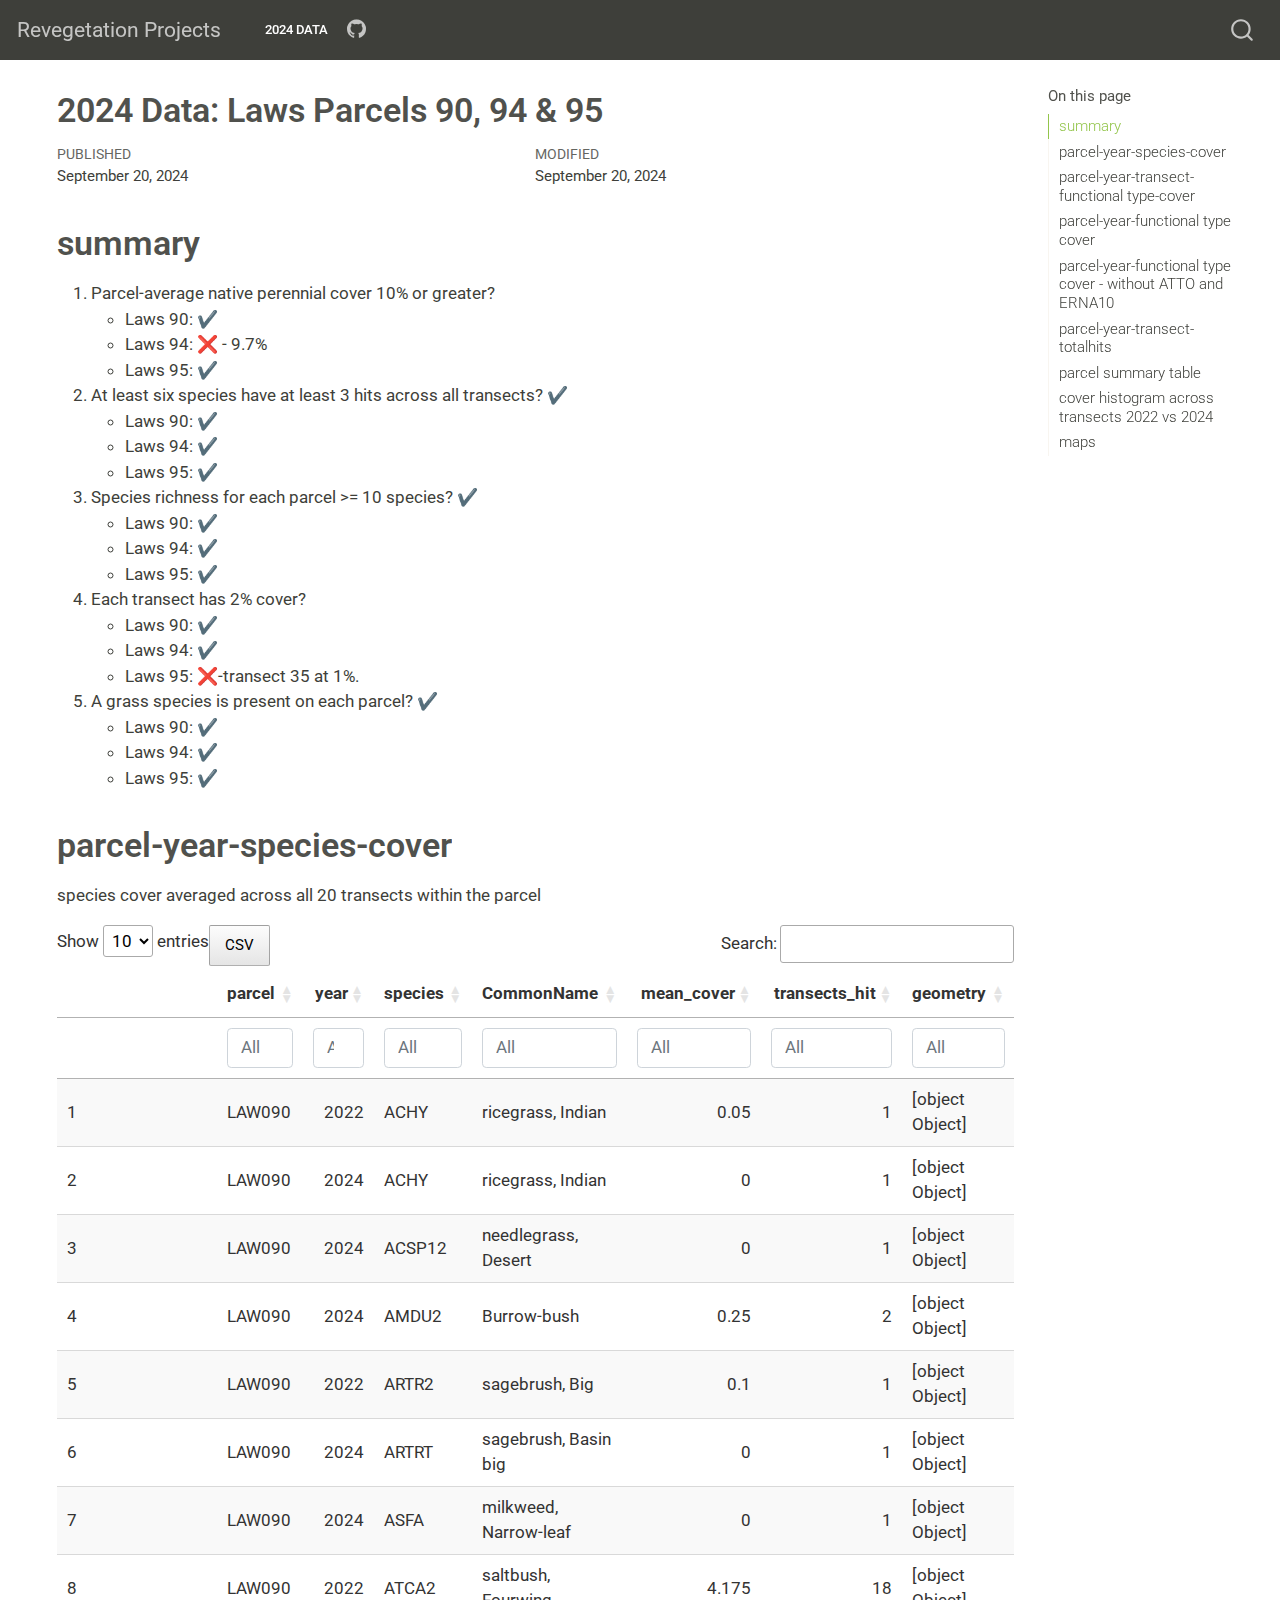
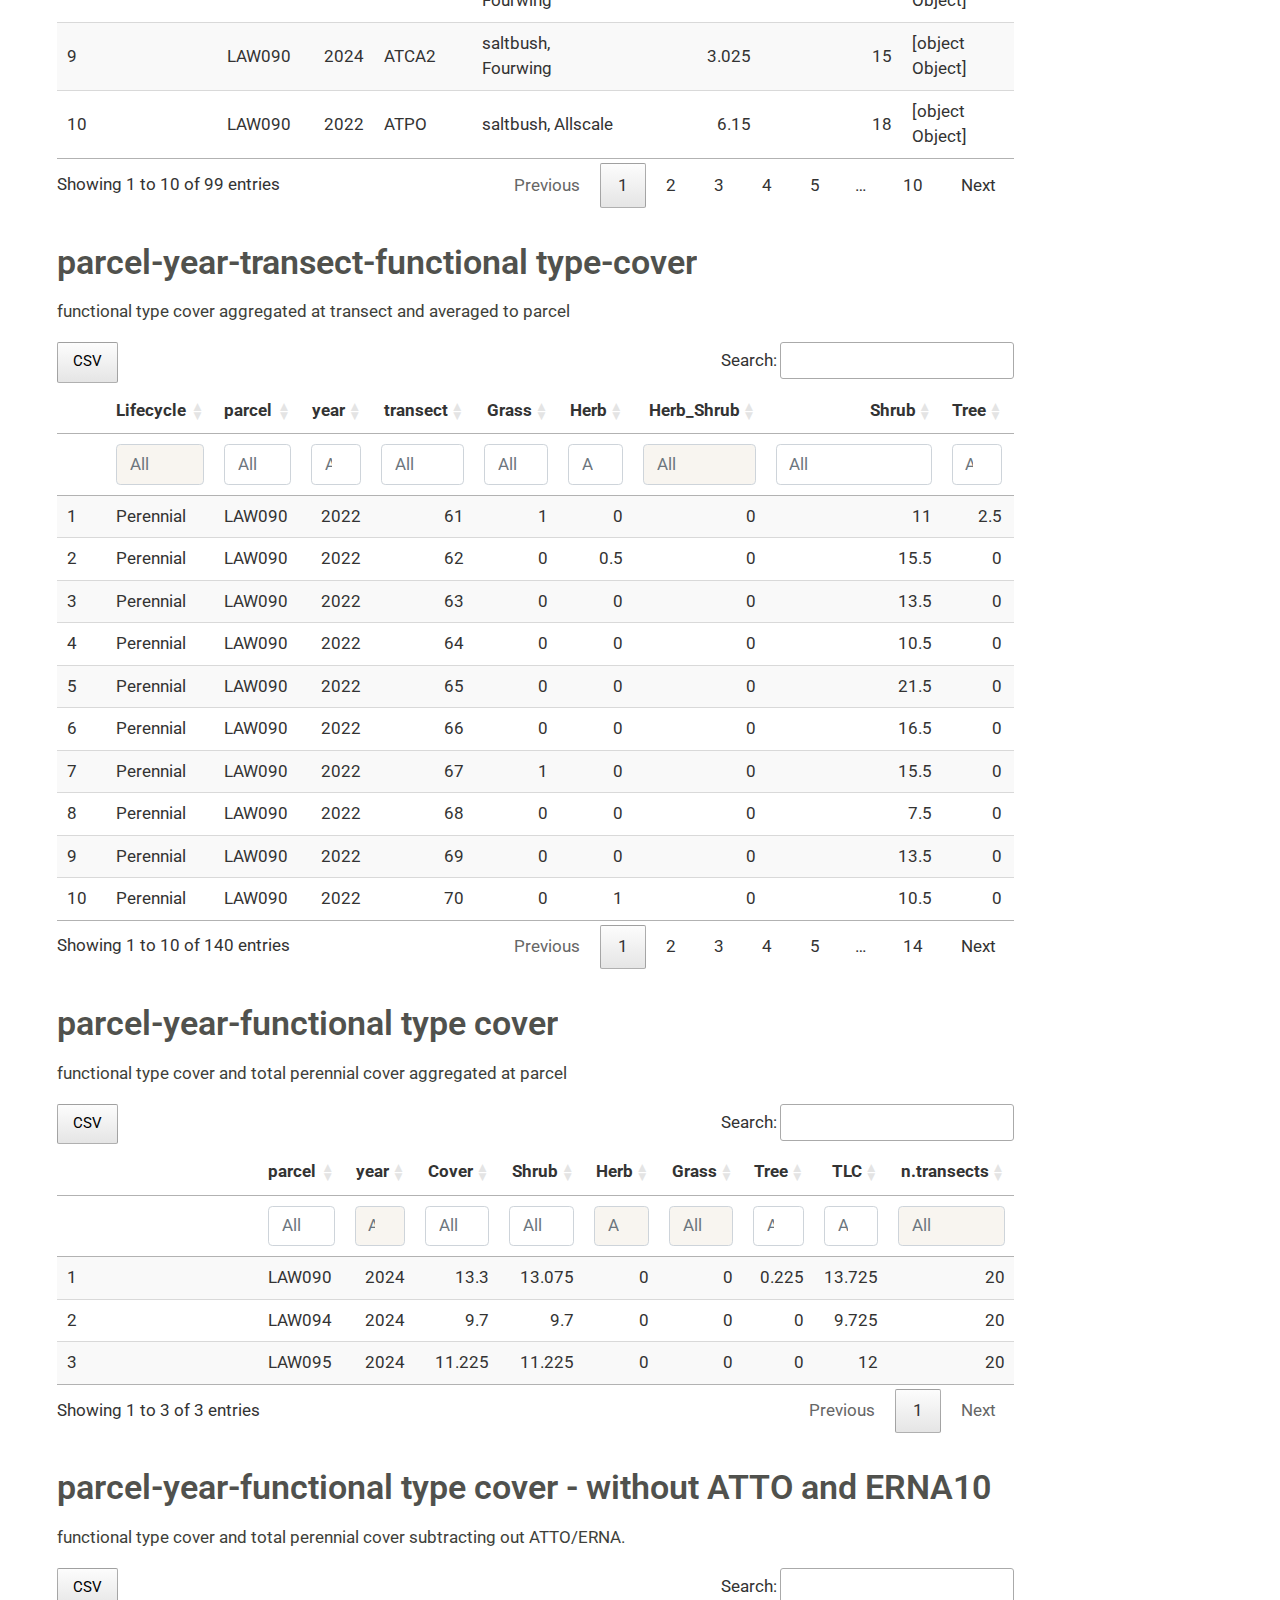
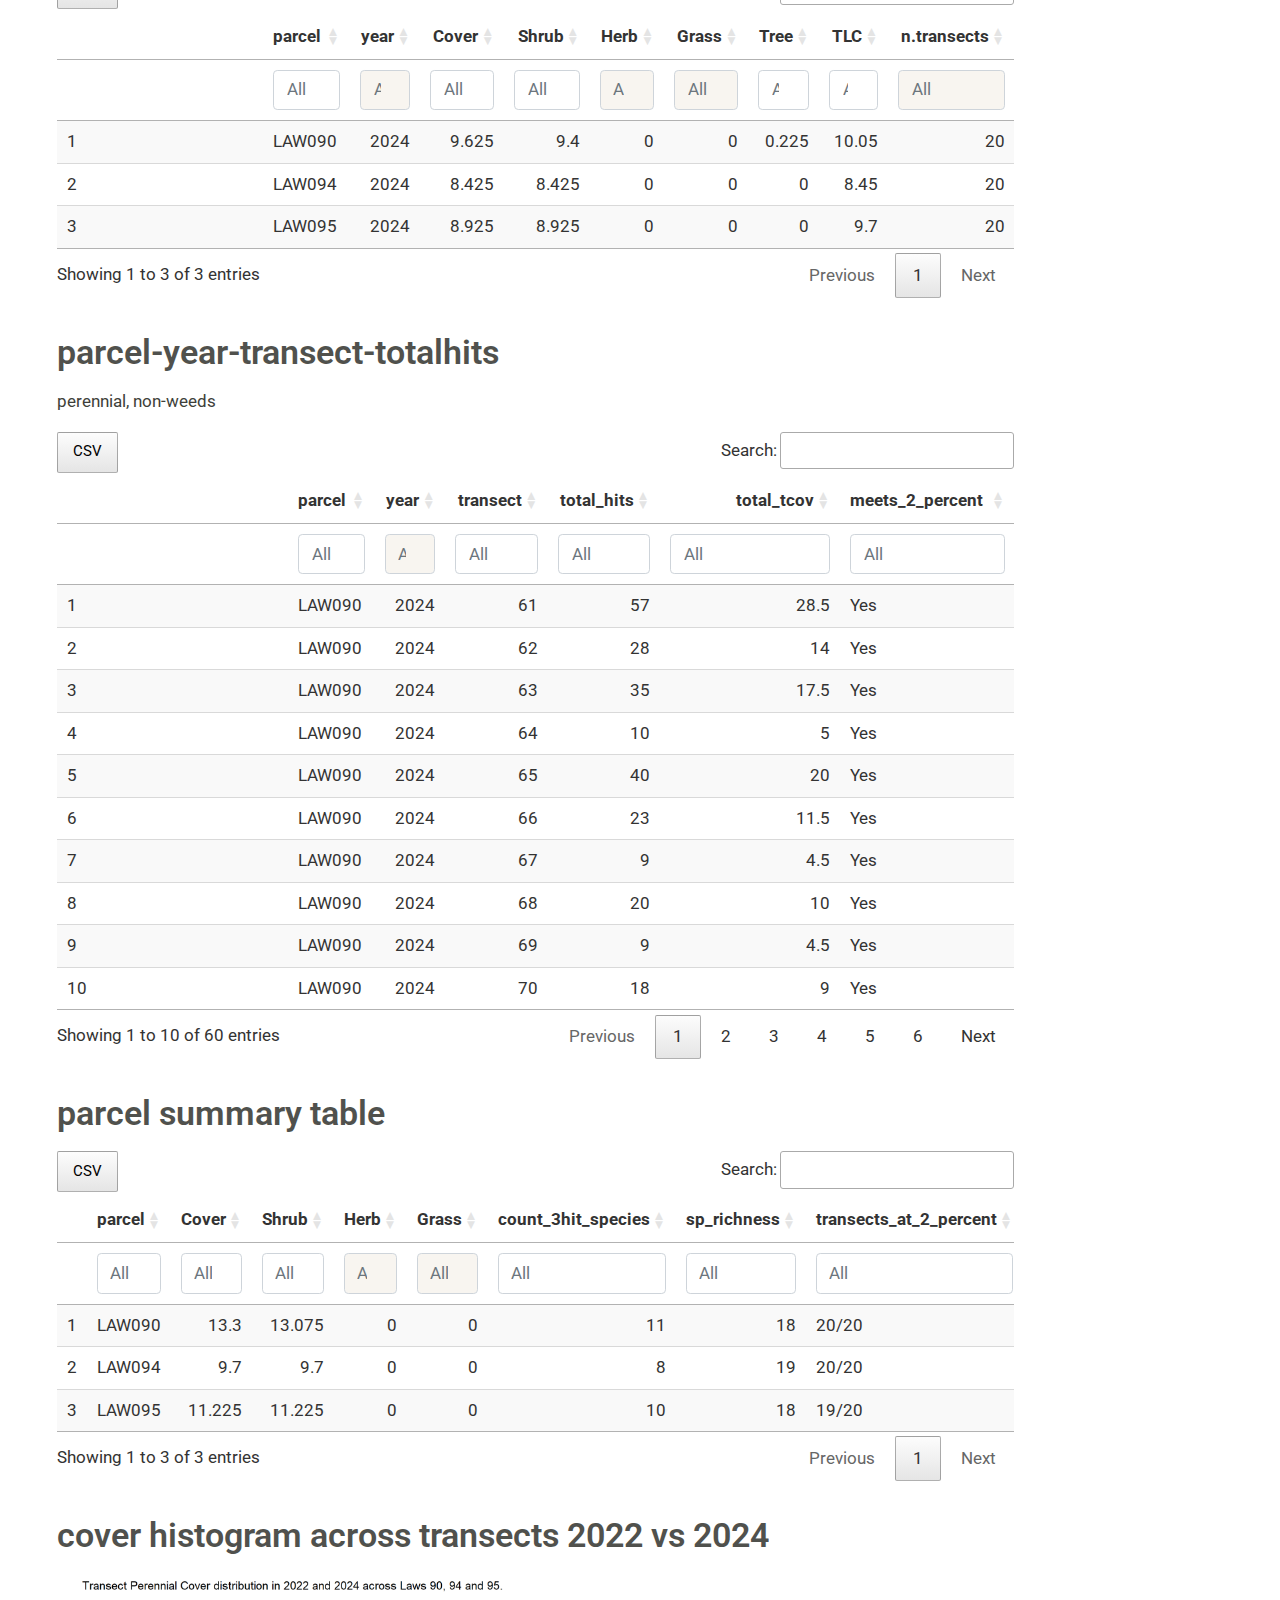
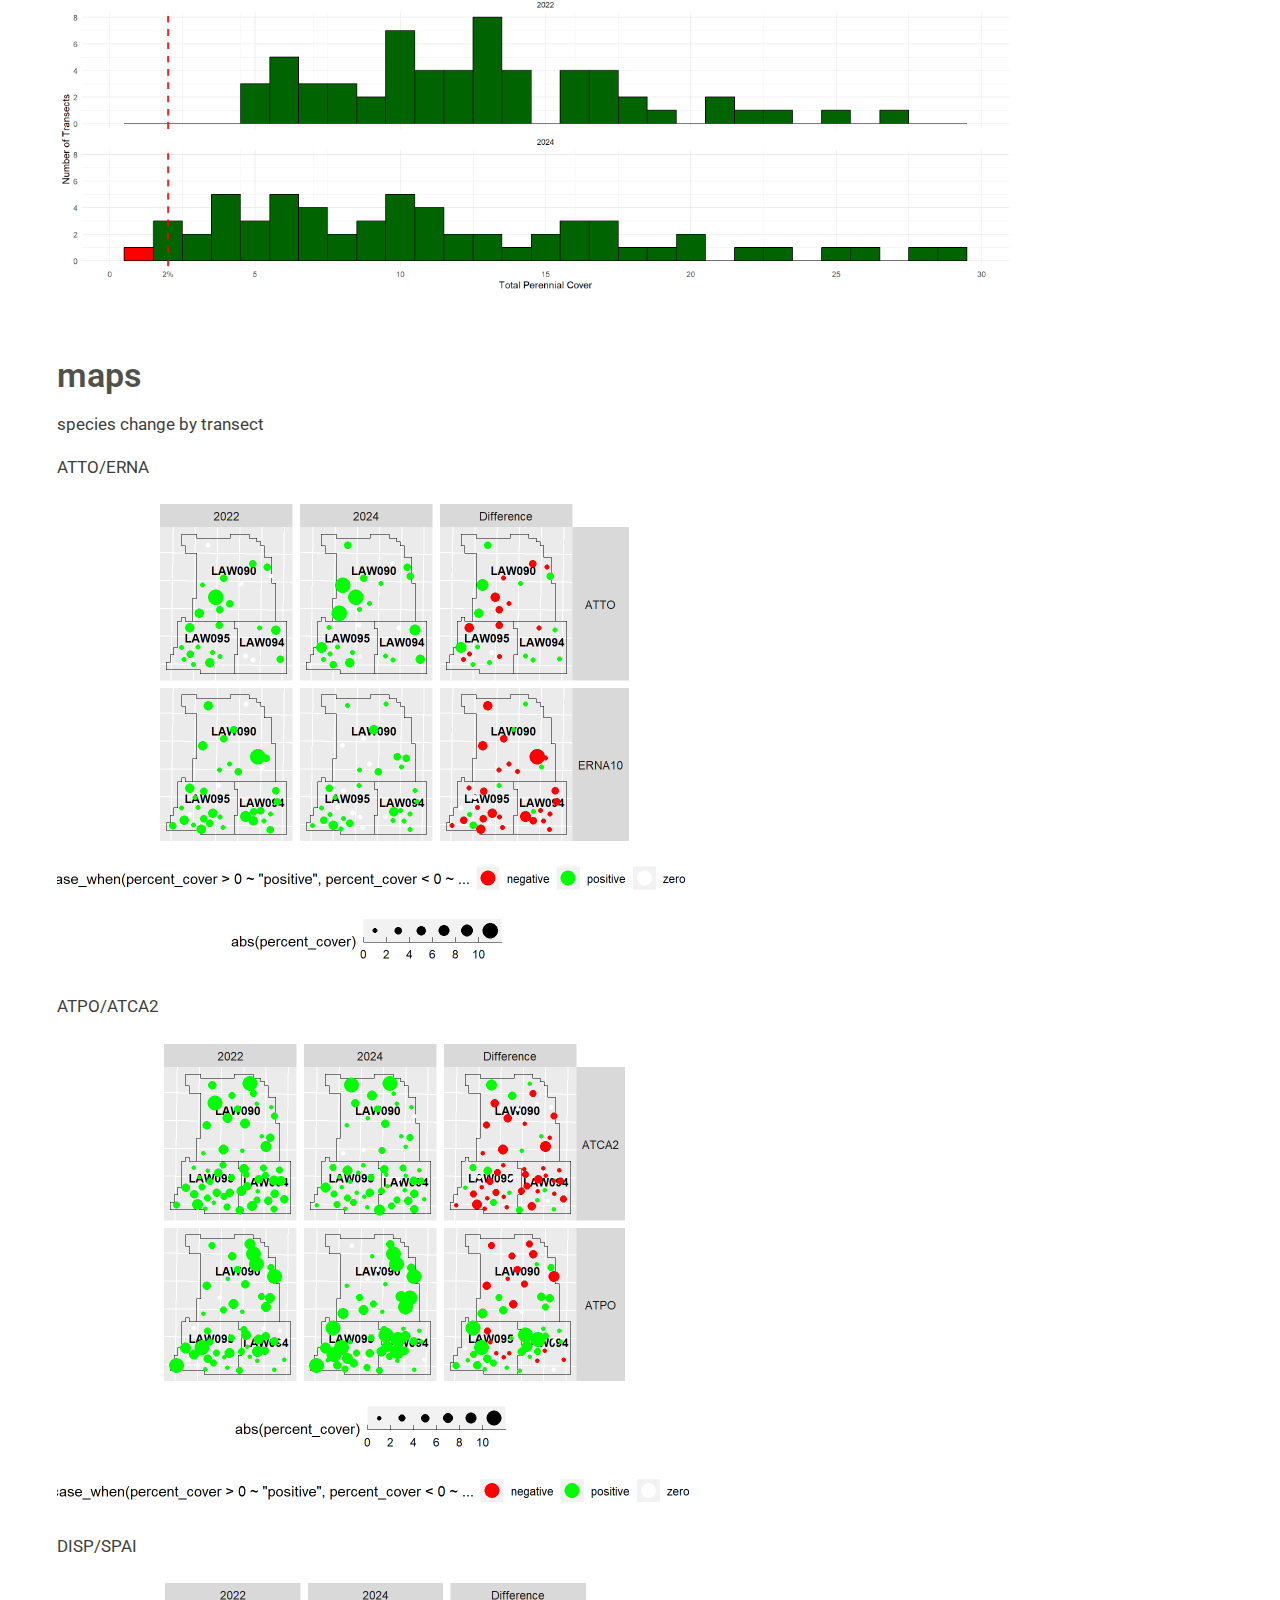
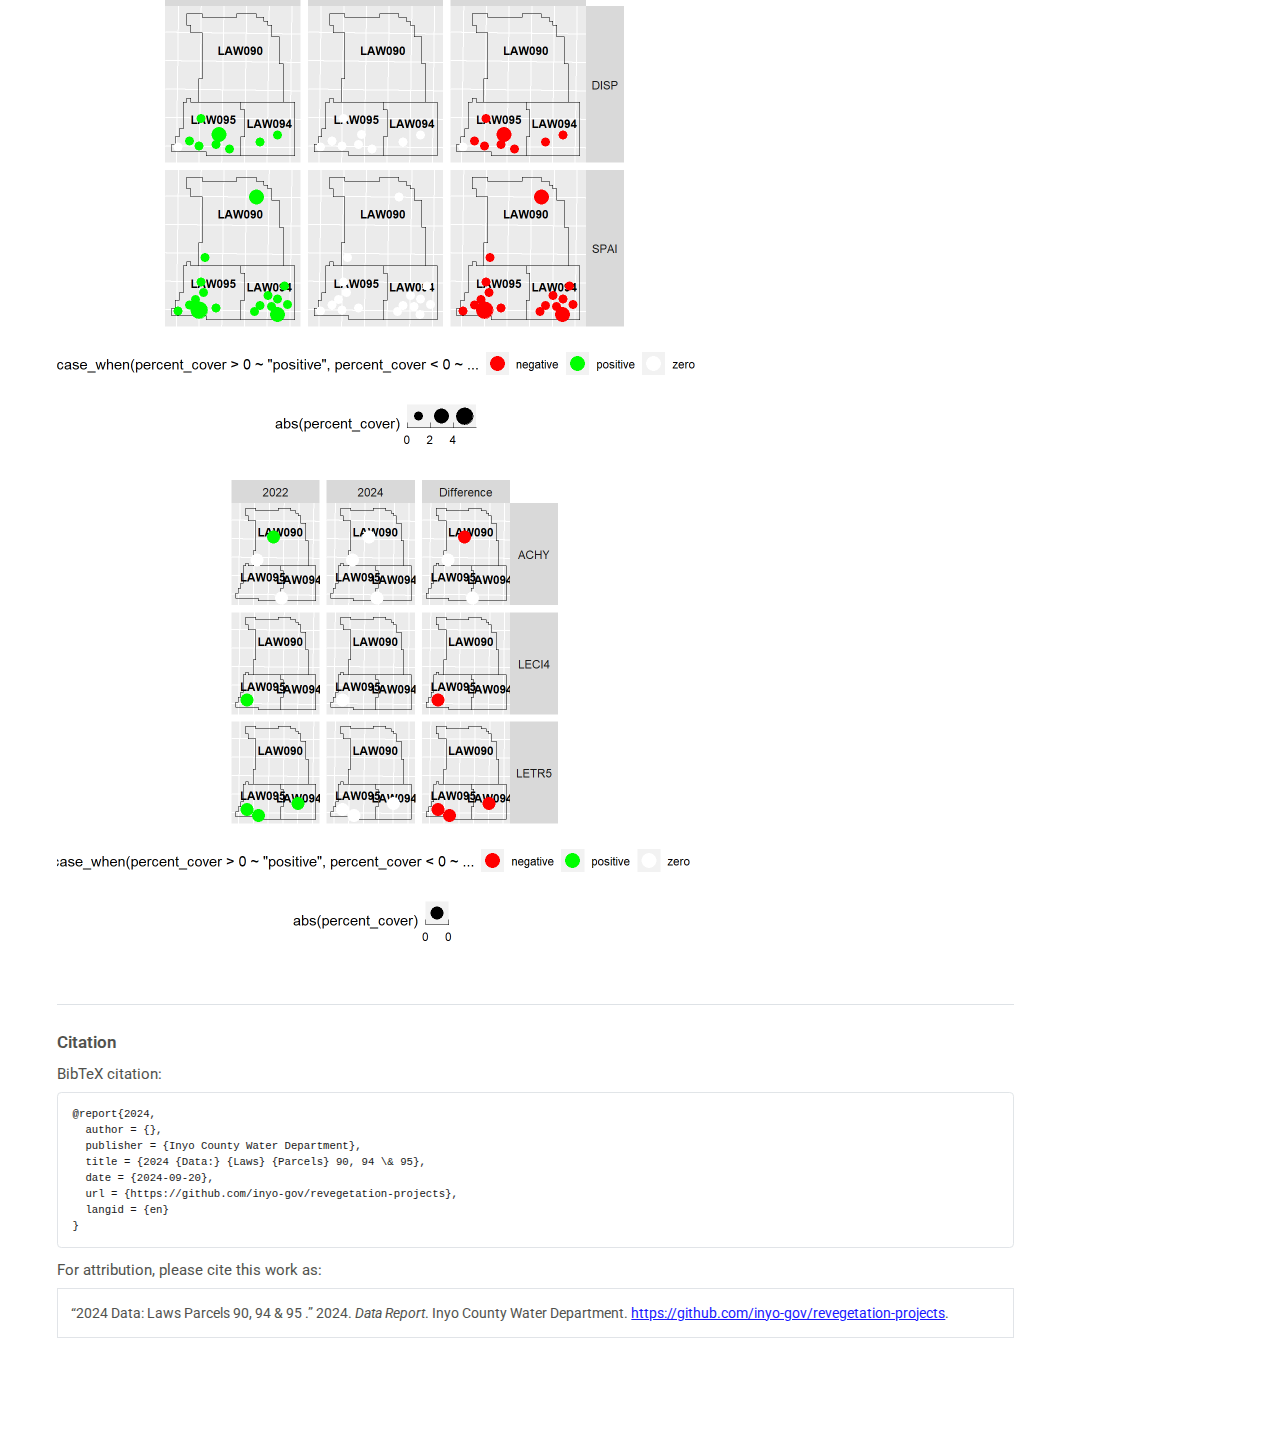
==== commit 20fae8ea: "fix add tree" ====
--- a/docs/index.html
+++ b/docs/index.html
@@ -188,8 +188,8 @@
 <div class="cell">
 <div class="cell-output-display">
 
-<div class="datatables html-widget html-fill-item-overflow-hidden html-fill-item" id="htmlwidget-eec4445e1721b51e4c33" style="width:100%;height:auto;"></div>
-<script type="application/json" data-for="htmlwidget-eec4445e1721b51e4c33">{"x":{"filter":"top","vertical":false,"filterHTML":"<tr>\n  <td><\/td>\n  <td data-type=\"character\" style=\"vertical-align: top;\">\n    <div class=\"form-group has-feedback\" style=\"margin-bottom: auto;\">\n      <input type=\"search\" placeholder=\"All\" class=\"form-control\" style=\"width: 100%;\"/>\n      <span class=\"glyphicon glyphicon-remove-circle form-control-feedback\"><\/span>\n    <\/div>\n  <\/td>\n  <td data-type=\"number\" style=\"vertical-align: top;\">\n    <div class=\"form-group has-feedback\" style=\"margin-bottom: auto;\">\n      <input type=\"search\" placeholder=\"All\" class=\"form-control\" style=\"width: 100%;\"/>\n      <span class=\"glyphicon glyphicon-remove-circle form-control-feedback\"><\/span>\n    <\/div>\n    <div style=\"display: none;position: absolute;width: 200px;opacity: 1\">\n      <div data-min=\"2022\" data-max=\"2024\"><\/div>\n      <span style=\"float: left;\"><\/span>\n      <span style=\"float: right;\"><\/span>\n    <\/div>\n  <\/td>\n  <td data-type=\"character\" style=\"vertical-align: top;\">\n    <div class=\"form-group has-feedback\" style=\"margin-bottom: auto;\">\n      <input type=\"search\" placeholder=\"All\" class=\"form-control\" style=\"width: 100%;\"/>\n      <span class=\"glyphicon glyphicon-remove-circle form-control-feedback\"><\/span>\n    <\/div>\n  <\/td>\n  <td data-type=\"character\" style=\"vertical-align: top;\">\n    <div class=\"form-group has-feedback\" style=\"margin-bottom: auto;\">\n      <input type=\"search\" placeholder=\"All\" class=\"form-control\" style=\"width: 100%;\"/>\n      <span class=\"glyphicon glyphicon-remove-circle form-control-feedback\"><\/span>\n    <\/div>\n  <\/td>\n  <td data-type=\"number\" style=\"vertical-align: top;\">\n    <div class=\"form-group has-feedback\" style=\"margin-bottom: auto;\">\n      <input type=\"search\" placeholder=\"All\" class=\"form-control\" style=\"width: 100%;\"/>\n      <span class=\"glyphicon glyphicon-remove-circle form-control-feedback\"><\/span>\n    <\/div>\n    <div style=\"display: none;position: absolute;width: 200px;opacity: 1\">\n      <div data-min=\"0\" data-max=\"11.25\" data-scale=\"3\"><\/div>\n      <span style=\"float: left;\"><\/span>\n      <span style=\"float: right;\"><\/span>\n    <\/div>\n  <\/td>\n  <td data-type=\"integer\" style=\"vertical-align: top;\">\n    <div class=\"form-group has-feedback\" style=\"margin-bottom: auto;\">\n      <input type=\"search\" placeholder=\"All\" class=\"form-control\" style=\"width: 100%;\"/>\n      <span class=\"glyphicon glyphicon-remove-circle form-control-feedback\"><\/span>\n    <\/div>\n    <div style=\"display: none;position: absolute;width: 200px;opacity: 1\">\n      <div data-min=\"1\" data-max=\"20\"><\/div>\n      <span style=\"float: left;\"><\/span>\n      <span style=\"float: right;\"><\/span>\n    <\/div>\n  <\/td>\n  <td style=\"vertical-align: top;\">\n    <div class=\"form-group has-feedback\" style=\"margin-bottom: auto;\">\n      <input type=\"search\" placeholder=\"All\" class=\"form-control\" style=\"width: 100%;\"/>\n      <span class=\"glyphicon glyphicon-remove-circle form-control-feedback\"><\/span>\n    <\/div>\n  <\/td>\n<\/tr>","extensions":["Buttons"],"data":[["1","2","3","4","5","6","7","8","9","10","11","12","13","14","15","16","17","18","19","20","21","22","23","24","25","26","27","28","29","30","31","32","33","34","35","36","37","38","39","40","41","42","43","44","45","46","47","48","49","50","51","52","53","54","55","56","57","58","59","60","61","62","63","64","65","66","67","68","69","70","71","72","73","74","75","76","77","78","79","80","81","82","83","84","85","86","87","88","89","90","91","92","93","94","95","96","97","98","99"],["LAW090","LAW090","LAW090","LAW090","LAW090","LAW090","LAW090","LAW090","LAW090","LAW090","LAW090","LAW090","LAW090","LAW090","LAW090","LAW090","LAW090","LAW090","LAW090","LAW090","LAW090","LAW090","LAW090","LAW090","LAW090","LAW090","LAW090","LAW090","LAW090","LAW090","LAW094","LAW094","LAW094","LAW094","LAW094","LAW094","LAW094","LAW094","LAW094","LAW094","LAW094","LAW094","LAW094","LAW094","LAW094","LAW094","LAW094","LAW094","LAW094","LAW094","LAW094","LAW094","LAW094","LAW094","LAW094","LAW094","LAW094","LAW094","LAW095","LAW095","LAW095","LAW095","LAW095","LAW095","LAW095","LAW095","LAW095","LAW095","LAW095","LAW095","LAW095","LAW095","LAW095","LAW095","LAW095","LAW095","LAW095","LAW095","LAW095","LAW095","LAW095","LAW095","LAW095","LAW095","LAW095","LAW095","LAW129","LAW129","LAW129","LAW129","LAW129","LAW129","LAW129","LAW129","LAW129","LAW129","LAW129","LAW129","LAW129"],[2022,2024,2024,2024,2022,2024,2024,2022,2024,2022,2024,2022,2024,2022,2024,2022,2024,2024,2022,2022,2024,2022,2022,2024,2022,2022,2024,2022,2024,2022,2024,2024,2022,2024,2024,2022,2024,2022,2024,2022,2024,2022,2024,2022,2024,2024,2022,2024,2024,2022,2024,2024,2022,2024,2022,2024,2022,2024,2024,2022,2024,2022,2024,2024,2022,2024,2022,2024,2022,2024,2024,2024,2022,2024,2024,2022,2022,2024,2022,2022,2024,2024,2024,2022,2024,2022,2022,2022,2022,2022,2022,2022,2022,2022,2022,2022,2022,2022,2022],["ACHY","ACHY","ACSP12","AMDU2","ARTR2","ARTRT","ASFA","ATCA2","ATCA2","ATPO","ATPO","ATTO","ATTO","BAHY","BAHY","ERNA10","ERNA10","GRSP","HECU3","KRLA2","KRLA2","MACA17","POFR2","POFR2","PSARM","SATR12","SATR12","SAVE4","SAVE4","SPAI","ACHY","ACSP12","ATCA2","ATCA2","ATCO","ATPO","ATPO","ATTO","ATTO","DISP","ENAC","ENFA","ERFA2","ERNA10","ERNA10","ERTE24","KRLA2","KRLA2","LEFR2","LETR5","LYCO2","MESP2","PSARM","PSPO","SATR12","SATR12","SPAI","STEPH","ACSP12","AMDU2","AMDU2","ATCA2","ATCA2","ATCO","ATPO","ATPO","ATTO","ATTO","DISP","DISP","ENAC","ERFA2","ERNA10","ERNA10","KRLA2","LECI4","LEFR2","LEFR2","LETR5","LYCO","LYCO2","POFR2","PSPO","SATR12","SATR12","SPAI","ATCA2","ATPO","ATTO","CLLU2","COAR4","COCA5","DISP","ERNA10","IVAX","KRLA2","MEOF","SATR12","SPAI"],["ricegrass, Indian","ricegrass, Indian","needlegrass, Desert","Burrow-bush","sagebrush, Big","sagebrush, Basin big","milkweed, Narrow-leaf","saltbush, Fourwing","saltbush, Fourwing","saltbush, Allscale","saltbush, Allscale","saltbush, Nevada/Torrey's","saltbush, Nevada/Torrey's","bassia, Fivehook","bassia, Fivehook","rabbitbrush, Common","rabbitbrush, Common","hop-sage, Spiny","heliotrope, Salt","Winterfat","Winterfat","aster, Shrubby alkali","cottonwood, Fremont's /Alamo","cottonwood, Fremont's /Alamo","indigo bush, Northern Mojave","Tumbleweed /thistle, Russian","Tumbleweed /thistle, Russian","Greasewood","Greasewood","sacaton, Alkali","ricegrass, Indian","needlegrass, Desert","saltbush, Fourwing","saltbush, Fourwing","Shadscale","saltbush, Allscale","saltbush, Allscale","saltbush, Nevada/Torrey's","saltbush, Nevada/Torrey's","Saltgrass","brittlebush, Acton's",null,"buckwheat, California","rabbitbrush, Common","rabbitbrush, Common",null,"Winterfat","Winterfat","alyssum, Desert","wildrye, Beardless/Creeping","thorn, Peach /wolfberry, Cooper's","menodora, Spiny","indigo bush, Northern Mojave","dalea, Dotted","Tumbleweed /thistle, Russian","Tumbleweed /thistle, Russian","sacaton, Alkali","Wire-lettuce","needlegrass, Desert","Burrow-bush","Burrow-bush","saltbush, Fourwing","saltbush, Fourwing","Shadscale","saltbush, Allscale","saltbush, Allscale","saltbush, Nevada/Torrey's","saltbush, Nevada/Torrey's","Saltgrass","Saltgrass","brittlebush, Acton's","buckwheat, California","rabbitbrush, Common","rabbitbrush, Common","Winterfat","wildrye, Great Basin","alyssum, Desert","alyssum, Desert","wildrye, Beardless/Creeping",null,"thorn, Peach /wolfberry, Cooper's","cottonwood, Fremont's /Alamo","dalea, Dotted","Tumbleweed /thistle, Russian","Tumbleweed /thistle, Russian","sacaton, Alkali","saltbush, Fourwing","saltbush, Allscale","saltbush, Nevada/Torrey's","bee plant, Yellow","bindweed, Field","horseweed, Canada","Saltgrass","rabbitbrush, Common","weed, Poverty","Winterfat","sweetclover, Yellow","Tumbleweed /thistle, Russian","sacaton, Alkali"],[0.05,0,0,0.25,0.1,0,0,4.175,3.025,6.15,5.725,2.3,2.775,0.05,0.05,2.075,0.9,0,0.075,0.25,0.225,0.025,0.125,0.225,0.025,4.125,0.375,0.2,0.175,0.175,0,0,4.525,3.2,0,2.625,4.975,0.525,0.65,0.05,0.05,0.175,0,1.6,0.625,0,0.4,0.2,0,0.075,0,0,0.25,0,5.95,0.025,0.6,0,0,0.125,0.175,3.45,2.575,0,4.025,5.975,1.3,1.125,0.425,0,0,0,2.075,1.175,0.125,0.025,0.025,0,0.125,0.025,0.075,0,0,2.8,0.775,0.625,2.8,2.025,0.05,0.05,0.25,0.15,0.025,11.25,0.075,0.1,0.025,2.225,0.05],[1,1,1,2,1,1,1,18,15,18,16,8,10,1,1,9,8,1,2,4,3,1,1,1,1,19,4,2,1,2,1,1,18,17,1,14,16,3,4,2,3,2,1,9,8,1,5,3,1,1,1,1,2,1,20,1,8,1,1,2,2,19,19,1,14,15,11,8,6,1,1,1,14,11,1,1,1,1,2,1,1,1,1,18,13,7,11,11,2,1,5,2,1,20,2,2,1,14,1],[{"type":"Point","coordinates":[382193,4142545]},{"type":"Point","coordinates":[381997,4142268]},{"type":"Point","coordinates":[381997,4142268]},{"type":"MultiPoint","coordinates":[[382332,4142501],[382371,4142820]]},{"type":"Point","coordinates":[382531,4142391]},{"type":"Point","coordinates":[381997,4142268]},{"type":"Point","coordinates":[381997,4142268]},{"type":"MultiPoint","coordinates":[[381997,4142268],[382026,4142492],[382067,4142808],[382092,4142667],[382160,4142296],[382193,4142545],[382229,4142724],[382273,4142617],[382308,4142285],[382332,4142501],[382371,4142820],[382399,4142741],[382424,4142663],[382462,4142402],[382497,4142320],[382531,4142391],[382540,4142635],[382565,4142562]]},{"type":"MultiPoint","coordinates":[[382026,4142492],[382067,4142808],[382092,4142667],[382193,4142545],[382229,4142724],[382273,4142617],[382308,4142285],[382332,4142501],[382371,4142820],[382399,4142741],[382424,4142663],[382462,4142402],[382497,4142320],[382531,4142391],[382540,4142635]]},{"type":"MultiPoint","coordinates":[[381997,4142268],[382026,4142492],[382067,4142808],[382160,4142296],[382193,4142545],[382229,4142724],[382240,4142344],[382273,4142617],[382308,4142285],[382332,4142501],[382371,4142820],[382399,4142741],[382424,4142663],[382462,4142402],[382497,4142320],[382531,4142391],[382540,4142635],[382565,4142562]]},{"type":"MultiPoint","coordinates":[[381997,4142268],[382026,4142492],[382129,4142394],[382160,4142296],[382229,4142724],[382240,4142344],[382308,4142285],[382332,4142501],[382371,4142820],[382399,4142741],[382424,4142663],[382462,4142402],[382497,4142320],[382531,4142391],[382540,4142635],[382565,4142562]]},{"type":"MultiPoint","coordinates":[[381997,4142268],[382026,4142492],[382129,4142394],[382160,4142296],[382193,4142545],[382240,4142344],[382424,4142663],[382540,4142635]]},{"type":"MultiPoint","coordinates":[[381997,4142268],[382026,4142492],[382067,4142808],[382129,4142394],[382160,4142296],[382193,4142545],[382240,4142344],[382332,4142501],[382540,4142635],[382565,4142562]]},{"type":"Point","coordinates":[382026,4142492]},{"type":"Point","coordinates":[382160,4142296]},{"type":"MultiPoint","coordinates":[[382026,4142492],[382067,4142808],[382160,4142296],[382193,4142545],[382240,4142344],[382273,4142617],[382308,4142285],[382462,4142402],[382531,4142391]]},{"type":"MultiPoint","coordinates":[[382067,4142808],[382160,4142296],[382273,4142617],[382308,4142285],[382371,4142820],[382462,4142402],[382497,4142320],[382531,4142391]]},{"type":"Point","coordinates":[381997,4142268]},{"type":"MultiPoint","coordinates":[[382026,4142492],[382273,4142617]]},{"type":"MultiPoint","coordinates":[[382240,4142344],[382308,4142285],[382371,4142820],[382565,4142562]]},{"type":"MultiPoint","coordinates":[[382092,4142667],[382160,4142296],[382371,4142820]]},{"type":"Point","coordinates":[382540,4142635]},{"type":"Point","coordinates":[381997,4142268]},{"type":"Point","coordinates":[381997,4142268]},{"type":"Point","coordinates":[382308,4142285]},{"type":"MultiPoint","coordinates":[[381997,4142268],[382026,4142492],[382067,4142808],[382092,4142667],[382129,4142394],[382160,4142296],[382193,4142545],[382229,4142724],[382240,4142344],[382273,4142617],[382308,4142285],[382332,4142501],[382371,4142820],[382424,4142663],[382462,4142402],[382497,4142320],[382531,4142391],[382540,4142635],[382565,4142562]]},{"type":"MultiPoint","coordinates":[[382160,4142296],[382229,4142724],[382371,4142820],[382540,4142635]]},{"type":"MultiPoint","coordinates":[[381997,4142268],[382160,4142296]]},{"type":"Point","coordinates":[381997,4142268]},{"type":"MultiPoint","coordinates":[[381997,4142268],[382399,4142741]]},{"type":"Point","coordinates":[382289,4141814]},{"type":"Point","coordinates":[382289,4141814]},{"type":"MultiPoint","coordinates":[[382289,4141814],[382305,4141964],[382325,4142141],[382339,4142096],[382349,4142004],[382385,4141846],[382428,4141892],[382432,4141963],[382437,4142061],[382478,4142147],[382496,4142088],[382515,4141887],[382561,4142049],[382562,4141822],[382565,4141945],[382605,4142133],[382618,4142045],[382643,4141900]]},{"type":"MultiPoint","coordinates":[[382289,4141814],[382305,4141964],[382325,4142141],[382339,4142096],[382349,4142004],[382385,4141846],[382428,4141892],[382478,4142147],[382488,4141971],[382496,4142088],[382515,4141887],[382561,4142049],[382562,4141822],[382565,4141945],[382605,4142133],[382618,4142045],[382643,4141900]]},{"type":"Point","coordinates":[382289,4141814]},{"type":"MultiPoint","coordinates":[[382289,4141814],[382305,4141964],[382325,4142141],[382339,4142096],[382349,4142004],[382369,4141926],[382428,4141892],[382432,4141963],[382437,4142061],[382488,4141971],[382496,4142088],[382561,4142049],[382562,4141822],[382643,4141900]]},{"type":"MultiPoint","coordinates":[[382289,4141814],[382305,4141964],[382325,4142141],[382339,4142096],[382349,4142004],[382369,4141926],[382428,4141892],[382432,4141963],[382437,4142061],[382478,4142147],[382488,4141971],[382496,4142088],[382561,4142049],[382562,4141822],[382605,4142133],[382618,4142045]]},{"type":"MultiPoint","coordinates":[[382478,4142147],[382605,4142133],[382643,4141900]]},{"type":"MultiPoint","coordinates":[[382369,4141926],[382428,4141892],[382605,4142133],[382643,4141900]]},{"type":"MultiPoint","coordinates":[[382428,4141892],[382565,4141945]]},{"type":"MultiPoint","coordinates":[[382289,4141814],[382369,4141926],[382488,4141971]]},{"type":"MultiPoint","coordinates":[[382369,4141926],[382605,4142133]]},{"type":"Point","coordinates":[382289,4141814]},{"type":"MultiPoint","coordinates":[[382369,4141926],[382428,4141892],[382432,4141963],[382488,4141971],[382515,4141887],[382562,4141822],[382565,4141945],[382605,4142133],[382618,4142045]]},{"type":"MultiPoint","coordinates":[[382428,4141892],[382432,4141963],[382488,4141971],[382515,4141887],[382562,4141822],[382565,4141945],[382605,4142133],[382618,4142045]]},{"type":"Point","coordinates":[382289,4141814]},{"type":"MultiPoint","coordinates":[[382289,4141814],[382385,4141846],[382488,4141971],[382515,4141887],[382562,4141822]]},{"type":"MultiPoint","coordinates":[[382561,4142049],[382562,4141822],[382618,4142045]]},{"type":"Point","coordinates":[382289,4141814]},{"type":"Point","coordinates":[382488,4141971]},{"type":"Point","coordinates":[382289,4141814]},{"type":"Point","coordinates":[382289,4141814]},{"type":"MultiPoint","coordinates":[[382369,4141926],[382428,4141892]]},{"type":"Point","coordinates":[382289,4141814]},{"type":"MultiPoint","coordinates":[[382289,4141814],[382305,4141964],[382325,4142141],[382339,4142096],[382349,4142004],[382369,4141926],[382385,4141846],[382428,4141892],[382432,4141963],[382437,4142061],[382478,4142147],[382488,4141971],[382496,4142088],[382515,4141887],[382561,4142049],[382562,4141822],[382565,4141945],[382605,4142133],[382618,4142045],[382643,4141900]]},{"type":"Point","coordinates":[382325,4142141]},{"type":"MultiPoint","coordinates":[[382385,4141846],[382428,4141892],[382488,4141971],[382515,4141887],[382562,4141822],[382565,4141945],[382618,4142045],[382643,4141900]]},{"type":"Point","coordinates":[382289,4141814]},{"type":"Point","coordinates":[381786,4141852]},{"type":"MultiPoint","coordinates":[[381786,4141852],[382033,4141910]]},{"type":"MultiPoint","coordinates":[[382033,4141910],[382105,4141951]]},{"type":"MultiPoint","coordinates":[[381786,4141852],[381858,4141994],[381919,4142151],[381925,4141940],[381952,4141858],[381966,4142075],[381987,4141995],[382013,4141823],[382033,4141910],[382034,4142126],[382054,4142038],[382082,4141873],[382105,4141951],[382117,4142113],[382157,4142170],[382164,4141922],[382188,4141835],[382208,4141952],[382222,4142070]]},{"type":"MultiPoint","coordinates":[[381786,4141852],[381858,4141994],[381919,4142151],[381925,4141940],[381952,4141858],[381966,4142075],[381987,4141995],[382013,4141823],[382033,4141910],[382034,4142126],[382054,4142038],[382082,4141873],[382105,4141951],[382117,4142113],[382157,4142170],[382164,4141922],[382188,4141835],[382208,4141952],[382222,4142070]]},{"type":"Point","coordinates":[381786,4141852]},{"type":"MultiPoint","coordinates":[[381786,4141852],[381858,4141994],[381925,4141940],[381987,4141995],[382013,4141823],[382033,4141910],[382034,4142126],[382054,4142038],[382082,4141873],[382105,4141951],[382164,4141922],[382188,4141835],[382208,4141952],[382222,4142070]]},{"type":"MultiPoint","coordinates":[[381786,4141852],[381858,4141994],[381876,4141898],[381919,4142151],[381925,4141940],[381952,4141858],[381987,4141995],[382013,4141823],[382033,4141910],[382054,4142038],[382082,4141873],[382105,4141951],[382188,4141835],[382208,4141952],[382222,4142070]]},{"type":"MultiPoint","coordinates":[[381858,4141994],[381876,4141898],[381919,4142151],[381925,4141940],[381952,4141858],[381987,4141995],[382082,4141873],[382105,4141951],[382157,4142170],[382164,4141922]]},{"type":"MultiPoint","coordinates":[[381858,4141994],[381876,4141898],[381919,4142151],[381925,4141940],[381952,4141858],[381987,4141995],[382082,4141873],[382105,4141951]]},{"type":"MultiPoint","coordinates":[[381876,4141898],[381952,4141858],[381966,4142075],[382082,4141873],[382105,4141951],[382188,4141835]]},{"type":"Point","coordinates":[381786,4141852]},{"type":"Point","coordinates":[381786,4141852]},{"type":"Point","coordinates":[381786,4141852]},{"type":"MultiPoint","coordinates":[[381786,4141852],[381858,4141994],[381876,4141898],[381919,4142151],[381952,4141858],[381966,4142075],[381987,4141995],[382013,4141823],[382033,4141910],[382034,4142126],[382082,4141873],[382105,4141951],[382164,4141922],[382188,4141835]]},{"type":"MultiPoint","coordinates":[[381786,4141852],[381858,4141994],[381876,4141898],[381919,4142151],[381925,4141940],[381952,4141858],[381966,4142075],[382013,4141823],[382033,4141910],[382082,4141873],[382157,4142170]]},{"type":"Point","coordinates":[381919,4142151]},{"type":"Point","coordinates":[381876,4141898]},{"type":"Point","coordinates":[382082,4141873]},{"type":"Point","coordinates":[381786,4141852]},{"type":"MultiPoint","coordinates":[[381876,4141898],[382013,4141823]]},{"type":"Point","coordinates":[381876,4141898]},{"type":"Point","coordinates":[381919,4142151]},{"type":"Point","coordinates":[381786,4141852]},{"type":"Point","coordinates":[381786,4141852]},{"type":"MultiPoint","coordinates":[[381786,4141852],[381858,4141994],[381876,4141898],[381925,4141940],[381952,4141858],[381966,4142075],[381987,4141995],[382033,4141910],[382034,4142126],[382054,4142038],[382082,4141873],[382105,4141951],[382117,4142113],[382157,4142170],[382164,4141922],[382188,4141835],[382208,4141952],[382222,4142070]]},{"type":"MultiPoint","coordinates":[[381786,4141852],[381876,4141898],[381919,4142151],[381925,4141940],[381966,4142075],[382033,4141910],[382034,4142126],[382054,4142038],[382082,4141873],[382117,4142113],[382157,4142170],[382164,4141922],[382222,4142070]]},{"type":"MultiPoint","coordinates":[[381786,4141852],[381876,4141898],[381925,4141940],[381952,4141858],[381966,4142075],[381987,4141995],[382082,4141873]]},{"type":"MultiPoint","coordinates":[[382981,4139074],[383041,4138959],[383099,4138849],[383124,4138958],[383144,4139070],[383185,4138885],[383212,4138957],[383223,4139132],[383296,4138957],[383486,4139117],[383501,4138890]]},{"type":"MultiPoint","coordinates":[[383041,4138959],[383066,4139101],[383124,4138958],[383144,4139070],[383185,4138885],[383212,4138957],[383223,4139132],[383278,4138829],[383296,4138957],[383486,4139117],[383501,4138890]]},{"type":"MultiPoint","coordinates":[[383401,4139160],[383501,4138890]]},{"type":"Point","coordinates":[383278,4138829]},{"type":"MultiPoint","coordinates":[[383066,4139101],[383144,4139070],[383278,4138829],[383296,4138957],[383401,4139160]]},{"type":"MultiPoint","coordinates":[[383066,4139101],[383144,4139070]]},{"type":"Point","coordinates":[383212,4138957]},{"type":"MultiPoint","coordinates":[[382981,4139074],[383014,4138826],[383041,4138959],[383066,4139101],[383099,4138849],[383124,4138958],[383144,4139070],[383185,4138885],[383212,4138957],[383223,4139132],[383278,4138829],[383296,4138957],[383328,4139089],[383359,4138884],[383380,4138957],[383401,4139160],[383444,4138840],[383472,4138957],[383486,4139117],[383501,4138890]]},{"type":"MultiPoint","coordinates":[[382981,4139074],[383359,4138884]]},{"type":"MultiPoint","coordinates":[[383144,4139070],[383380,4138957]]},{"type":"Point","coordinates":[383066,4139101]},{"type":"MultiPoint","coordinates":[[382981,4139074],[383041,4138959],[383066,4139101],[383099,4138849],[383124,4138958],[383144,4139070],[383212,4138957],[383296,4138957],[383328,4139089],[383401,4139160],[383444,4138840],[383472,4138957],[383486,4139117],[383501,4138890]]},{"type":"Point","coordinates":[383066,4139101]}]],"container":"<table class=\"display\">\n  <thead>\n    <tr>\n      <th> <\/th>\n      <th>parcel<\/th>\n      <th>year<\/th>\n      <th>species<\/th>\n      <th>CommonName<\/th>\n      <th>mean_cover<\/th>\n      <th>transects_hit<\/th>\n      <th>geometry<\/th>\n    <\/tr>\n  <\/thead>\n<\/table>","options":{"autoWidth":true,"scrollX":true,"columnDefs":[{"width":"100%","targets":"_all"},{"className":"dt-right","targets":[2,5,6]},{"orderable":false,"targets":0}],"dom":"lBfrtip","buttons":["csv"],"lengthMenu":[[10,25,50,-1],["10","25","50","All"]],"pageLength":10,"searching":true,"order":[],"orderClasses":false,"orderCellsTop":true}},"evals":[],"jsHooks":[]}</script>
+<div class="datatables html-widget html-fill-item-overflow-hidden html-fill-item" id="htmlwidget-bdbbd081f893bb21b5ad" style="width:100%;height:auto;"></div>
+<script type="application/json" data-for="htmlwidget-bdbbd081f893bb21b5ad">{"x":{"filter":"top","vertical":false,"filterHTML":"<tr>\n  <td><\/td>\n  <td data-type=\"character\" style=\"vertical-align: top;\">\n    <div class=\"form-group has-feedback\" style=\"margin-bottom: auto;\">\n      <input type=\"search\" placeholder=\"All\" class=\"form-control\" style=\"width: 100%;\"/>\n      <span class=\"glyphicon glyphicon-remove-circle form-control-feedback\"><\/span>\n    <\/div>\n  <\/td>\n  <td data-type=\"number\" style=\"vertical-align: top;\">\n    <div class=\"form-group has-feedback\" style=\"margin-bottom: auto;\">\n      <input type=\"search\" placeholder=\"All\" class=\"form-control\" style=\"width: 100%;\"/>\n      <span class=\"glyphicon glyphicon-remove-circle form-control-feedback\"><\/span>\n    <\/div>\n    <div style=\"display: none;position: absolute;width: 200px;opacity: 1\">\n      <div data-min=\"2022\" data-max=\"2024\"><\/div>\n      <span style=\"float: left;\"><\/span>\n      <span style=\"float: right;\"><\/span>\n    <\/div>\n  <\/td>\n  <td data-type=\"character\" style=\"vertical-align: top;\">\n    <div class=\"form-group has-feedback\" style=\"margin-bottom: auto;\">\n      <input type=\"search\" placeholder=\"All\" class=\"form-control\" style=\"width: 100%;\"/>\n      <span class=\"glyphicon glyphicon-remove-circle form-control-feedback\"><\/span>\n    <\/div>\n  <\/td>\n  <td data-type=\"character\" style=\"vertical-align: top;\">\n    <div class=\"form-group has-feedback\" style=\"margin-bottom: auto;\">\n      <input type=\"search\" placeholder=\"All\" class=\"form-control\" style=\"width: 100%;\"/>\n      <span class=\"glyphicon glyphicon-remove-circle form-control-feedback\"><\/span>\n    <\/div>\n  <\/td>\n  <td data-type=\"number\" style=\"vertical-align: top;\">\n    <div class=\"form-group has-feedback\" style=\"margin-bottom: auto;\">\n      <input type=\"search\" placeholder=\"All\" class=\"form-control\" style=\"width: 100%;\"/>\n      <span class=\"glyphicon glyphicon-remove-circle form-control-feedback\"><\/span>\n    <\/div>\n    <div style=\"display: none;position: absolute;width: 200px;opacity: 1\">\n      <div data-min=\"0\" data-max=\"11.25\" data-scale=\"3\"><\/div>\n      <span style=\"float: left;\"><\/span>\n      <span style=\"float: right;\"><\/span>\n    <\/div>\n  <\/td>\n  <td data-type=\"integer\" style=\"vertical-align: top;\">\n    <div class=\"form-group has-feedback\" style=\"margin-bottom: auto;\">\n      <input type=\"search\" placeholder=\"All\" class=\"form-control\" style=\"width: 100%;\"/>\n      <span class=\"glyphicon glyphicon-remove-circle form-control-feedback\"><\/span>\n    <\/div>\n    <div style=\"display: none;position: absolute;width: 200px;opacity: 1\">\n      <div data-min=\"1\" data-max=\"20\"><\/div>\n      <span style=\"float: left;\"><\/span>\n      <span style=\"float: right;\"><\/span>\n    <\/div>\n  <\/td>\n  <td style=\"vertical-align: top;\">\n    <div class=\"form-group has-feedback\" style=\"margin-bottom: auto;\">\n      <input type=\"search\" placeholder=\"All\" class=\"form-control\" style=\"width: 100%;\"/>\n      <span class=\"glyphicon glyphicon-remove-circle form-control-feedback\"><\/span>\n    <\/div>\n  <\/td>\n<\/tr>","extensions":["Buttons"],"data":[["1","2","3","4","5","6","7","8","9","10","11","12","13","14","15","16","17","18","19","20","21","22","23","24","25","26","27","28","29","30","31","32","33","34","35","36","37","38","39","40","41","42","43","44","45","46","47","48","49","50","51","52","53","54","55","56","57","58","59","60","61","62","63","64","65","66","67","68","69","70","71","72","73","74","75","76","77","78","79","80","81","82","83","84","85","86","87","88","89","90","91","92","93","94","95","96","97","98","99"],["LAW090","LAW090","LAW090","LAW090","LAW090","LAW090","LAW090","LAW090","LAW090","LAW090","LAW090","LAW090","LAW090","LAW090","LAW090","LAW090","LAW090","LAW090","LAW090","LAW090","LAW090","LAW090","LAW090","LAW090","LAW090","LAW090","LAW090","LAW090","LAW090","LAW090","LAW094","LAW094","LAW094","LAW094","LAW094","LAW094","LAW094","LAW094","LAW094","LAW094","LAW094","LAW094","LAW094","LAW094","LAW094","LAW094","LAW094","LAW094","LAW094","LAW094","LAW094","LAW094","LAW094","LAW094","LAW094","LAW094","LAW094","LAW094","LAW095","LAW095","LAW095","LAW095","LAW095","LAW095","LAW095","LAW095","LAW095","LAW095","LAW095","LAW095","LAW095","LAW095","LAW095","LAW095","LAW095","LAW095","LAW095","LAW095","LAW095","LAW095","LAW095","LAW095","LAW095","LAW095","LAW095","LAW095","LAW129","LAW129","LAW129","LAW129","LAW129","LAW129","LAW129","LAW129","LAW129","LAW129","LAW129","LAW129","LAW129"],[2022,2024,2024,2024,2022,2024,2024,2022,2024,2022,2024,2022,2024,2022,2024,2022,2024,2024,2022,2022,2024,2022,2022,2024,2022,2022,2024,2022,2024,2022,2024,2024,2022,2024,2024,2022,2024,2022,2024,2022,2024,2022,2024,2022,2024,2024,2022,2024,2024,2022,2024,2024,2022,2024,2022,2024,2022,2024,2024,2022,2024,2022,2024,2024,2022,2024,2022,2024,2022,2024,2024,2024,2022,2024,2024,2022,2022,2024,2022,2022,2024,2024,2024,2022,2024,2022,2022,2022,2022,2022,2022,2022,2022,2022,2022,2022,2022,2022,2022],["ACHY","ACHY","ACSP12","AMDU2","ARTR2","ARTRT","ASFA","ATCA2","ATCA2","ATPO","ATPO","ATTO","ATTO","BAHY","BAHY","ERNA10","ERNA10","GRSP","HECU3","KRLA2","KRLA2","MACA17","POFR2","POFR2","PSARM","SATR12","SATR12","SAVE4","SAVE4","SPAI","ACHY","ACSP12","ATCA2","ATCA2","ATCO","ATPO","ATPO","ATTO","ATTO","DISP","ENAC","ENFA","ERFA2","ERNA10","ERNA10","ERTE24","KRLA2","KRLA2","LEFR2","LETR5","LYCO2","MESP2","PSARM","PSPO","SATR12","SATR12","SPAI","STEPH","ACSP12","AMDU2","AMDU2","ATCA2","ATCA2","ATCO","ATPO","ATPO","ATTO","ATTO","DISP","DISP","ENAC","ERFA2","ERNA10","ERNA10","KRLA2","LECI4","LEFR2","LEFR2","LETR5","LYCO","LYCO2","POFR2","PSPO","SATR12","SATR12","SPAI","ATCA2","ATPO","ATTO","CLLU2","COAR4","COCA5","DISP","ERNA10","IVAX","KRLA2","MEOF","SATR12","SPAI"],["ricegrass, Indian","ricegrass, Indian","needlegrass, Desert","Burrow-bush","sagebrush, Big","sagebrush, Basin big","milkweed, Narrow-leaf","saltbush, Fourwing","saltbush, Fourwing","saltbush, Allscale","saltbush, Allscale","saltbush, Nevada/Torrey's","saltbush, Nevada/Torrey's","bassia, Fivehook","bassia, Fivehook","rabbitbrush, Common","rabbitbrush, Common","hop-sage, Spiny","heliotrope, Salt","Winterfat","Winterfat","aster, Shrubby alkali","cottonwood, Fremont's /Alamo","cottonwood, Fremont's /Alamo","indigo bush, Northern Mojave","Tumbleweed /thistle, Russian","Tumbleweed /thistle, Russian","Greasewood","Greasewood","sacaton, Alkali","ricegrass, Indian","needlegrass, Desert","saltbush, Fourwing","saltbush, Fourwing","Shadscale","saltbush, Allscale","saltbush, Allscale","saltbush, Nevada/Torrey's","saltbush, Nevada/Torrey's","Saltgrass","brittlebush, Acton's",null,"buckwheat, California","rabbitbrush, Common","rabbitbrush, Common",null,"Winterfat","Winterfat","alyssum, Desert","wildrye, Beardless/Creeping","thorn, Peach /wolfberry, Cooper's","menodora, Spiny","indigo bush, Northern Mojave","dalea, Dotted","Tumbleweed /thistle, Russian","Tumbleweed /thistle, Russian","sacaton, Alkali","Wire-lettuce","needlegrass, Desert","Burrow-bush","Burrow-bush","saltbush, Fourwing","saltbush, Fourwing","Shadscale","saltbush, Allscale","saltbush, Allscale","saltbush, Nevada/Torrey's","saltbush, Nevada/Torrey's","Saltgrass","Saltgrass","brittlebush, Acton's","buckwheat, California","rabbitbrush, Common","rabbitbrush, Common","Winterfat","wildrye, Great Basin","alyssum, Desert","alyssum, Desert","wildrye, Beardless/Creeping",null,"thorn, Peach /wolfberry, Cooper's","cottonwood, Fremont's /Alamo","dalea, Dotted","Tumbleweed /thistle, Russian","Tumbleweed /thistle, Russian","sacaton, Alkali","saltbush, Fourwing","saltbush, Allscale","saltbush, Nevada/Torrey's","bee plant, Yellow","bindweed, Field","horseweed, Canada","Saltgrass","rabbitbrush, Common","weed, Poverty","Winterfat","sweetclover, Yellow","Tumbleweed /thistle, Russian","sacaton, Alkali"],[0.05,0,0,0.25,0.1,0,0,4.175,3.025,6.15,5.725,2.3,2.775,0.05,0.05,2.075,0.9,0,0.075,0.25,0.225,0.025,0.125,0.225,0.025,4.125,0.375,0.2,0.175,0.175,0,0,4.525,3.2,0,2.625,4.975,0.525,0.65,0.05,0.05,0.175,0,1.6,0.625,0,0.4,0.2,0,0.075,0,0,0.25,0,5.95,0.025,0.6,0,0,0.125,0.175,3.45,2.575,0,4.025,5.975,1.3,1.125,0.425,0,0,0,2.075,1.175,0.125,0.025,0.025,0,0.125,0.025,0.075,0,0,2.8,0.775,0.625,2.8,2.025,0.05,0.05,0.25,0.15,0.025,11.25,0.075,0.1,0.025,2.225,0.05],[1,1,1,2,1,1,1,18,15,18,16,8,10,1,1,9,8,1,2,4,3,1,1,1,1,19,4,2,1,2,1,1,18,17,1,14,16,3,4,2,3,2,1,9,8,1,5,3,1,1,1,1,2,1,20,1,8,1,1,2,2,19,19,1,14,15,11,8,6,1,1,1,14,11,1,1,1,1,2,1,1,1,1,18,13,7,11,11,2,1,5,2,1,20,2,2,1,14,1],[{"type":"Point","coordinates":[382193,4142545]},{"type":"Point","coordinates":[381997,4142268]},{"type":"Point","coordinates":[381997,4142268]},{"type":"MultiPoint","coordinates":[[382332,4142501],[382371,4142820]]},{"type":"Point","coordinates":[382531,4142391]},{"type":"Point","coordinates":[381997,4142268]},{"type":"Point","coordinates":[381997,4142268]},{"type":"MultiPoint","coordinates":[[381997,4142268],[382026,4142492],[382067,4142808],[382092,4142667],[382160,4142296],[382193,4142545],[382229,4142724],[382273,4142617],[382308,4142285],[382332,4142501],[382371,4142820],[382399,4142741],[382424,4142663],[382462,4142402],[382497,4142320],[382531,4142391],[382540,4142635],[382565,4142562]]},{"type":"MultiPoint","coordinates":[[382026,4142492],[382067,4142808],[382092,4142667],[382193,4142545],[382229,4142724],[382273,4142617],[382308,4142285],[382332,4142501],[382371,4142820],[382399,4142741],[382424,4142663],[382462,4142402],[382497,4142320],[382531,4142391],[382540,4142635]]},{"type":"MultiPoint","coordinates":[[381997,4142268],[382026,4142492],[382067,4142808],[382160,4142296],[382193,4142545],[382229,4142724],[382240,4142344],[382273,4142617],[382308,4142285],[382332,4142501],[382371,4142820],[382399,4142741],[382424,4142663],[382462,4142402],[382497,4142320],[382531,4142391],[382540,4142635],[382565,4142562]]},{"type":"MultiPoint","coordinates":[[381997,4142268],[382026,4142492],[382129,4142394],[382160,4142296],[382229,4142724],[382240,4142344],[382308,4142285],[382332,4142501],[382371,4142820],[382399,4142741],[382424,4142663],[382462,4142402],[382497,4142320],[382531,4142391],[382540,4142635],[382565,4142562]]},{"type":"MultiPoint","coordinates":[[381997,4142268],[382026,4142492],[382129,4142394],[382160,4142296],[382193,4142545],[382240,4142344],[382424,4142663],[382540,4142635]]},{"type":"MultiPoint","coordinates":[[381997,4142268],[382026,4142492],[382067,4142808],[382129,4142394],[382160,4142296],[382193,4142545],[382240,4142344],[382332,4142501],[382540,4142635],[382565,4142562]]},{"type":"Point","coordinates":[382026,4142492]},{"type":"Point","coordinates":[382160,4142296]},{"type":"MultiPoint","coordinates":[[382026,4142492],[382067,4142808],[382160,4142296],[382193,4142545],[382240,4142344],[382273,4142617],[382308,4142285],[382462,4142402],[382531,4142391]]},{"type":"MultiPoint","coordinates":[[382067,4142808],[382160,4142296],[382273,4142617],[382308,4142285],[382371,4142820],[382462,4142402],[382497,4142320],[382531,4142391]]},{"type":"Point","coordinates":[381997,4142268]},{"type":"MultiPoint","coordinates":[[382026,4142492],[382273,4142617]]},{"type":"MultiPoint","coordinates":[[382240,4142344],[382308,4142285],[382371,4142820],[382565,4142562]]},{"type":"MultiPoint","coordinates":[[382092,4142667],[382160,4142296],[382371,4142820]]},{"type":"Point","coordinates":[382540,4142635]},{"type":"Point","coordinates":[381997,4142268]},{"type":"Point","coordinates":[381997,4142268]},{"type":"Point","coordinates":[382308,4142285]},{"type":"MultiPoint","coordinates":[[381997,4142268],[382026,4142492],[382067,4142808],[382092,4142667],[382129,4142394],[382160,4142296],[382193,4142545],[382229,4142724],[382240,4142344],[382273,4142617],[382308,4142285],[382332,4142501],[382371,4142820],[382424,4142663],[382462,4142402],[382497,4142320],[382531,4142391],[382540,4142635],[382565,4142562]]},{"type":"MultiPoint","coordinates":[[382160,4142296],[382229,4142724],[382371,4142820],[382540,4142635]]},{"type":"MultiPoint","coordinates":[[381997,4142268],[382160,4142296]]},{"type":"Point","coordinates":[381997,4142268]},{"type":"MultiPoint","coordinates":[[381997,4142268],[382399,4142741]]},{"type":"Point","coordinates":[382289,4141814]},{"type":"Point","coordinates":[382289,4141814]},{"type":"MultiPoint","coordinates":[[382289,4141814],[382305,4141964],[382325,4142141],[382339,4142096],[382349,4142004],[382385,4141846],[382428,4141892],[382432,4141963],[382437,4142061],[382478,4142147],[382496,4142088],[382515,4141887],[382561,4142049],[382562,4141822],[382565,4141945],[382605,4142133],[382618,4142045],[382643,4141900]]},{"type":"MultiPoint","coordinates":[[382289,4141814],[382305,4141964],[382325,4142141],[382339,4142096],[382349,4142004],[382385,4141846],[382428,4141892],[382478,4142147],[382488,4141971],[382496,4142088],[382515,4141887],[382561,4142049],[382562,4141822],[382565,4141945],[382605,4142133],[382618,4142045],[382643,4141900]]},{"type":"Point","coordinates":[382289,4141814]},{"type":"MultiPoint","coordinates":[[382289,4141814],[382305,4141964],[382325,4142141],[382339,4142096],[382349,4142004],[382369,4141926],[382428,4141892],[382432,4141963],[382437,4142061],[382488,4141971],[382496,4142088],[382561,4142049],[382562,4141822],[382643,4141900]]},{"type":"MultiPoint","coordinates":[[382289,4141814],[382305,4141964],[382325,4142141],[382339,4142096],[382349,4142004],[382369,4141926],[382428,4141892],[382432,4141963],[382437,4142061],[382478,4142147],[382488,4141971],[382496,4142088],[382561,4142049],[382562,4141822],[382605,4142133],[382618,4142045]]},{"type":"MultiPoint","coordinates":[[382478,4142147],[382605,4142133],[382643,4141900]]},{"type":"MultiPoint","coordinates":[[382369,4141926],[382428,4141892],[382605,4142133],[382643,4141900]]},{"type":"MultiPoint","coordinates":[[382428,4141892],[382565,4141945]]},{"type":"MultiPoint","coordinates":[[382289,4141814],[382369,4141926],[382488,4141971]]},{"type":"MultiPoint","coordinates":[[382369,4141926],[382605,4142133]]},{"type":"Point","coordinates":[382289,4141814]},{"type":"MultiPoint","coordinates":[[382369,4141926],[382428,4141892],[382432,4141963],[382488,4141971],[382515,4141887],[382562,4141822],[382565,4141945],[382605,4142133],[382618,4142045]]},{"type":"MultiPoint","coordinates":[[382428,4141892],[382432,4141963],[382488,4141971],[382515,4141887],[382562,4141822],[382565,4141945],[382605,4142133],[382618,4142045]]},{"type":"Point","coordinates":[382289,4141814]},{"type":"MultiPoint","coordinates":[[382289,4141814],[382385,4141846],[382488,4141971],[382515,4141887],[382562,4141822]]},{"type":"MultiPoint","coordinates":[[382561,4142049],[382562,4141822],[382618,4142045]]},{"type":"Point","coordinates":[382289,4141814]},{"type":"Point","coordinates":[382488,4141971]},{"type":"Point","coordinates":[382289,4141814]},{"type":"Point","coordinates":[382289,4141814]},{"type":"MultiPoint","coordinates":[[382369,4141926],[382428,4141892]]},{"type":"Point","coordinates":[382289,4141814]},{"type":"MultiPoint","coordinates":[[382289,4141814],[382305,4141964],[382325,4142141],[382339,4142096],[382349,4142004],[382369,4141926],[382385,4141846],[382428,4141892],[382432,4141963],[382437,4142061],[382478,4142147],[382488,4141971],[382496,4142088],[382515,4141887],[382561,4142049],[382562,4141822],[382565,4141945],[382605,4142133],[382618,4142045],[382643,4141900]]},{"type":"Point","coordinates":[382325,4142141]},{"type":"MultiPoint","coordinates":[[382385,4141846],[382428,4141892],[382488,4141971],[382515,4141887],[382562,4141822],[382565,4141945],[382618,4142045],[382643,4141900]]},{"type":"Point","coordinates":[382289,4141814]},{"type":"Point","coordinates":[381786,4141852]},{"type":"MultiPoint","coordinates":[[381786,4141852],[382033,4141910]]},{"type":"MultiPoint","coordinates":[[382033,4141910],[382105,4141951]]},{"type":"MultiPoint","coordinates":[[381786,4141852],[381858,4141994],[381919,4142151],[381925,4141940],[381952,4141858],[381966,4142075],[381987,4141995],[382013,4141823],[382033,4141910],[382034,4142126],[382054,4142038],[382082,4141873],[382105,4141951],[382117,4142113],[382157,4142170],[382164,4141922],[382188,4141835],[382208,4141952],[382222,4142070]]},{"type":"MultiPoint","coordinates":[[381786,4141852],[381858,4141994],[381919,4142151],[381925,4141940],[381952,4141858],[381966,4142075],[381987,4141995],[382013,4141823],[382033,4141910],[382034,4142126],[382054,4142038],[382082,4141873],[382105,4141951],[382117,4142113],[382157,4142170],[382164,4141922],[382188,4141835],[382208,4141952],[382222,4142070]]},{"type":"Point","coordinates":[381786,4141852]},{"type":"MultiPoint","coordinates":[[381786,4141852],[381858,4141994],[381925,4141940],[381987,4141995],[382013,4141823],[382033,4141910],[382034,4142126],[382054,4142038],[382082,4141873],[382105,4141951],[382164,4141922],[382188,4141835],[382208,4141952],[382222,4142070]]},{"type":"MultiPoint","coordinates":[[381786,4141852],[381858,4141994],[381876,4141898],[381919,4142151],[381925,4141940],[381952,4141858],[381987,4141995],[382013,4141823],[382033,4141910],[382054,4142038],[382082,4141873],[382105,4141951],[382188,4141835],[382208,4141952],[382222,4142070]]},{"type":"MultiPoint","coordinates":[[381858,4141994],[381876,4141898],[381919,4142151],[381925,4141940],[381952,4141858],[381987,4141995],[382082,4141873],[382105,4141951],[382157,4142170],[382164,4141922]]},{"type":"MultiPoint","coordinates":[[381858,4141994],[381876,4141898],[381919,4142151],[381925,4141940],[381952,4141858],[381987,4141995],[382082,4141873],[382105,4141951]]},{"type":"MultiPoint","coordinates":[[381876,4141898],[381952,4141858],[381966,4142075],[382082,4141873],[382105,4141951],[382188,4141835]]},{"type":"Point","coordinates":[381786,4141852]},{"type":"Point","coordinates":[381786,4141852]},{"type":"Point","coordinates":[381786,4141852]},{"type":"MultiPoint","coordinates":[[381786,4141852],[381858,4141994],[381876,4141898],[381919,4142151],[381952,4141858],[381966,4142075],[381987,4141995],[382013,4141823],[382033,4141910],[382034,4142126],[382082,4141873],[382105,4141951],[382164,4141922],[382188,4141835]]},{"type":"MultiPoint","coordinates":[[381786,4141852],[381858,4141994],[381876,4141898],[381919,4142151],[381925,4141940],[381952,4141858],[381966,4142075],[382013,4141823],[382033,4141910],[382082,4141873],[382157,4142170]]},{"type":"Point","coordinates":[381919,4142151]},{"type":"Point","coordinates":[381876,4141898]},{"type":"Point","coordinates":[382082,4141873]},{"type":"Point","coordinates":[381786,4141852]},{"type":"MultiPoint","coordinates":[[381876,4141898],[382013,4141823]]},{"type":"Point","coordinates":[381876,4141898]},{"type":"Point","coordinates":[381919,4142151]},{"type":"Point","coordinates":[381786,4141852]},{"type":"Point","coordinates":[381786,4141852]},{"type":"MultiPoint","coordinates":[[381786,4141852],[381858,4141994],[381876,4141898],[381925,4141940],[381952,4141858],[381966,4142075],[381987,4141995],[382033,4141910],[382034,4142126],[382054,4142038],[382082,4141873],[382105,4141951],[382117,4142113],[382157,4142170],[382164,4141922],[382188,4141835],[382208,4141952],[382222,4142070]]},{"type":"MultiPoint","coordinates":[[381786,4141852],[381876,4141898],[381919,4142151],[381925,4141940],[381966,4142075],[382033,4141910],[382034,4142126],[382054,4142038],[382082,4141873],[382117,4142113],[382157,4142170],[382164,4141922],[382222,4142070]]},{"type":"MultiPoint","coordinates":[[381786,4141852],[381876,4141898],[381925,4141940],[381952,4141858],[381966,4142075],[381987,4141995],[382082,4141873]]},{"type":"MultiPoint","coordinates":[[382981,4139074],[383041,4138959],[383099,4138849],[383124,4138958],[383144,4139070],[383185,4138885],[383212,4138957],[383223,4139132],[383296,4138957],[383486,4139117],[383501,4138890]]},{"type":"MultiPoint","coordinates":[[383041,4138959],[383066,4139101],[383124,4138958],[383144,4139070],[383185,4138885],[383212,4138957],[383223,4139132],[383278,4138829],[383296,4138957],[383486,4139117],[383501,4138890]]},{"type":"MultiPoint","coordinates":[[383401,4139160],[383501,4138890]]},{"type":"Point","coordinates":[383278,4138829]},{"type":"MultiPoint","coordinates":[[383066,4139101],[383144,4139070],[383278,4138829],[383296,4138957],[383401,4139160]]},{"type":"MultiPoint","coordinates":[[383066,4139101],[383144,4139070]]},{"type":"Point","coordinates":[383212,4138957]},{"type":"MultiPoint","coordinates":[[382981,4139074],[383014,4138826],[383041,4138959],[383066,4139101],[383099,4138849],[383124,4138958],[383144,4139070],[383185,4138885],[383212,4138957],[383223,4139132],[383278,4138829],[383296,4138957],[383328,4139089],[383359,4138884],[383380,4138957],[383401,4139160],[383444,4138840],[383472,4138957],[383486,4139117],[383501,4138890]]},{"type":"MultiPoint","coordinates":[[382981,4139074],[383359,4138884]]},{"type":"MultiPoint","coordinates":[[383144,4139070],[383380,4138957]]},{"type":"Point","coordinates":[383066,4139101]},{"type":"MultiPoint","coordinates":[[382981,4139074],[383041,4138959],[383066,4139101],[383099,4138849],[383124,4138958],[383144,4139070],[383212,4138957],[383296,4138957],[383328,4139089],[383401,4139160],[383444,4138840],[383472,4138957],[383486,4139117],[383501,4138890]]},{"type":"Point","coordinates":[383066,4139101]}]],"container":"<table class=\"display\">\n  <thead>\n    <tr>\n      <th> <\/th>\n      <th>parcel<\/th>\n      <th>year<\/th>\n      <th>species<\/th>\n      <th>CommonName<\/th>\n      <th>mean_cover<\/th>\n      <th>transects_hit<\/th>\n      <th>geometry<\/th>\n    <\/tr>\n  <\/thead>\n<\/table>","options":{"autoWidth":true,"scrollX":true,"columnDefs":[{"width":"100%","targets":"_all"},{"className":"dt-right","targets":[2,5,6]},{"orderable":false,"targets":0}],"dom":"lBfrtip","buttons":["csv"],"lengthMenu":[[10,25,50,-1],["10","25","50","All"]],"pageLength":10,"searching":true,"order":[],"orderClasses":false,"orderCellsTop":true}},"evals":[],"jsHooks":[]}</script>
 </div>
 </div>
 </section><section id="parcel-year-transect-functional-type-cover" class="level1"><h1>parcel-year-transect-functional type-cover</h1>
@@ -197,8 +197,8 @@
 <div class="cell">
 <div class="cell-output-display">
 
-<div class="datatables html-widget html-fill-item-overflow-hidden html-fill-item" id="htmlwidget-0bb4a7514f95091121ee" style="width:100%;height:auto;"></div>
-<script type="application/json" data-for="htmlwidget-0bb4a7514f95091121ee">{"x":{"filter":"top","vertical":false,"filterHTML":"<tr>\n  <td><\/td>\n  <td data-type=\"character\" style=\"vertical-align: top;\">\n    <div class=\"form-group has-feedback\" style=\"margin-bottom: auto;\">\n      <input type=\"search\" placeholder=\"All\" class=\"form-control\" style=\"width: 100%;\" disabled=\"\"/>\n      <span class=\"glyphicon glyphicon-remove-circle form-control-feedback\"><\/span>\n    <\/div>\n  <\/td>\n  <td data-type=\"character\" style=\"vertical-align: top;\">\n    <div class=\"form-group has-feedback\" style=\"margin-bottom: auto;\">\n      <input type=\"search\" placeholder=\"All\" class=\"form-control\" style=\"width: 100%;\"/>\n      <span class=\"glyphicon glyphicon-remove-circle form-control-feedback\"><\/span>\n    <\/div>\n  <\/td>\n  <td data-type=\"number\" style=\"vertical-align: top;\">\n    <div class=\"form-group has-feedback\" style=\"margin-bottom: auto;\">\n      <input type=\"search\" placeholder=\"All\" class=\"form-control\" style=\"width: 100%;\"/>\n      <span class=\"glyphicon glyphicon-remove-circle form-control-feedback\"><\/span>\n    <\/div>\n    <div style=\"display: none;position: absolute;width: 200px;opacity: 1\">\n      <div data-min=\"2022\" data-max=\"2024\"><\/div>\n      <span style=\"float: left;\"><\/span>\n      <span style=\"float: right;\"><\/span>\n    <\/div>\n  <\/td>\n  <td data-type=\"number\" style=\"vertical-align: top;\">\n    <div class=\"form-group has-feedback\" style=\"margin-bottom: auto;\">\n      <input type=\"search\" placeholder=\"All\" class=\"form-control\" style=\"width: 100%;\"/>\n      <span class=\"glyphicon glyphicon-remove-circle form-control-feedback\"><\/span>\n    <\/div>\n    <div style=\"display: none;position: absolute;width: 200px;opacity: 1\">\n      <div data-min=\"1\" data-max=\"80\"><\/div>\n      <span style=\"float: left;\"><\/span>\n      <span style=\"float: right;\"><\/span>\n    <\/div>\n  <\/td>\n  <td data-type=\"number\" style=\"vertical-align: top;\">\n    <div class=\"form-group has-feedback\" style=\"margin-bottom: auto;\">\n      <input type=\"search\" placeholder=\"All\" class=\"form-control\" style=\"width: 100%;\"/>\n      <span class=\"glyphicon glyphicon-remove-circle form-control-feedback\"><\/span>\n    <\/div>\n    <div style=\"display: none;position: absolute;width: 200px;opacity: 1\">\n      <div data-min=\"0\" data-max=\"5\" data-scale=\"15\"><\/div>\n      <span style=\"float: left;\"><\/span>\n      <span style=\"float: right;\"><\/span>\n    <\/div>\n  <\/td>\n  <td data-type=\"number\" style=\"vertical-align: top;\">\n    <div class=\"form-group has-feedback\" style=\"margin-bottom: auto;\">\n      <input type=\"search\" placeholder=\"All\" class=\"form-control\" style=\"width: 100%;\"/>\n      <span class=\"glyphicon glyphicon-remove-circle form-control-feedback\"><\/span>\n    <\/div>\n    <div style=\"display: none;position: absolute;width: 200px;opacity: 1\">\n      <div data-min=\"0\" data-max=\"2\" data-scale=\"1\"><\/div>\n      <span style=\"float: left;\"><\/span>\n      <span style=\"float: right;\"><\/span>\n    <\/div>\n  <\/td>\n  <td data-type=\"number\" style=\"vertical-align: top;\">\n    <div class=\"form-group has-feedback\" style=\"margin-bottom: auto;\">\n      <input type=\"search\" placeholder=\"All\" class=\"form-control\" style=\"width: 100%;\" disabled=\"\"/>\n      <span class=\"glyphicon glyphicon-remove-circle form-control-feedback\"><\/span>\n    <\/div>\n    <div style=\"display: none;position: absolute;width: 200px;opacity: 1\">\n      <div data-min=\"0\" data-max=\"1\"><\/div>\n      <span style=\"float: left;\"><\/span>\n      <span style=\"float: right;\"><\/span>\n    <\/div>\n  <\/td>\n  <td data-type=\"number\" style=\"vertical-align: top;\">\n    <div class=\"form-group has-feedback\" style=\"margin-bottom: auto;\">\n      <input type=\"search\" placeholder=\"All\" class=\"form-control\" style=\"width: 100%;\"/>\n      <span class=\"glyphicon glyphicon-remove-circle form-control-feedback\"><\/span>\n    <\/div>\n    <div style=\"display: none;position: absolute;width: 200px;opacity: 1\">\n      <div data-min=\"1\" data-max=\"34.5\" data-scale=\"15\"><\/div>\n      <span style=\"float: left;\"><\/span>\n      <span style=\"float: right;\"><\/span>\n    <\/div>\n  <\/td>\n  <td data-type=\"number\" style=\"vertical-align: top;\">\n    <div class=\"form-group has-feedback\" style=\"margin-bottom: auto;\">\n      <input type=\"search\" placeholder=\"All\" class=\"form-control\" style=\"width: 100%;\"/>\n      <span class=\"glyphicon glyphicon-remove-circle form-control-feedback\"><\/span>\n    <\/div>\n    <div style=\"display: none;position: absolute;width: 200px;opacity: 1\">\n      <div data-min=\"0\" data-max=\"4.5\" data-scale=\"1\"><\/div>\n      <span style=\"float: left;\"><\/span>\n      <span style=\"float: right;\"><\/span>\n    <\/div>\n  <\/td>\n  <td data-type=\"number\" style=\"vertical-align: top;\">\n    <div class=\"form-group has-feedback\" style=\"margin-bottom: auto;\">\n      <input type=\"search\" placeholder=\"All\" class=\"form-control\" style=\"width: 100%;\"/>\n      <span class=\"glyphicon glyphicon-remove-circle form-control-feedback\"><\/span>\n    <\/div>\n    <div style=\"display: none;position: absolute;width: 200px;opacity: 1\">\n      <div data-min=\"1\" data-max=\"34.5\" data-scale=\"15\"><\/div>\n      <span style=\"float: left;\"><\/span>\n      <span style=\"float: right;\"><\/span>\n    <\/div>\n  <\/td>\n  <td data-type=\"number\" style=\"vertical-align: top;\">\n    <div class=\"form-group has-feedback\" style=\"margin-bottom: auto;\">\n      <input type=\"search\" placeholder=\"All\" class=\"form-control\" style=\"width: 100%;\"/>\n      <span class=\"glyphicon glyphicon-remove-circle form-control-feedback\"><\/span>\n    <\/div>\n    <div style=\"display: none;position: absolute;width: 200px;opacity: 1\">\n      <div data-min=\"3.5\" data-max=\"34.5\" data-scale=\"15\"><\/div>\n      <span style=\"float: left;\"><\/span>\n      <span style=\"float: right;\"><\/span>\n    <\/div>\n  <\/td>\n  <td data-type=\"number\" style=\"vertical-align: top;\">\n    <div class=\"form-group has-feedback\" style=\"margin-bottom: auto;\">\n      <input type=\"search\" placeholder=\"All\" class=\"form-control\" style=\"width: 100%;\"/>\n      <span class=\"glyphicon glyphicon-remove-circle form-control-feedback\"><\/span>\n    <\/div>\n    <div style=\"display: none;position: absolute;width: 200px;opacity: 1\">\n      <div data-min=\"0.545454545454545\" data-max=\"1\" data-scale=\"15\"><\/div>\n      <span style=\"float: left;\"><\/span>\n      <span style=\"float: right;\"><\/span>\n    <\/div>\n  <\/td>\n  <td data-type=\"number\" style=\"vertical-align: top;\">\n    <div class=\"form-group has-feedback\" style=\"margin-bottom: auto;\">\n      <input type=\"search\" placeholder=\"All\" class=\"form-control\" style=\"width: 100%;\"/>\n      <span class=\"glyphicon glyphicon-remove-circle form-control-feedback\"><\/span>\n    <\/div>\n    <div style=\"display: none;position: absolute;width: 200px;opacity: 1\">\n      <div data-min=\"0\" data-max=\"0.454545454545455\" data-scale=\"15\"><\/div>\n      <span style=\"float: left;\"><\/span>\n      <span style=\"float: right;\"><\/span>\n    <\/div>\n  <\/td>\n  <td data-type=\"number\" style=\"vertical-align: top;\">\n    <div class=\"form-group has-feedback\" style=\"margin-bottom: auto;\">\n      <input type=\"search\" placeholder=\"All\" class=\"form-control\" style=\"width: 100%;\"/>\n      <span class=\"glyphicon glyphicon-remove-circle form-control-feedback\"><\/span>\n    <\/div>\n    <div style=\"display: none;position: absolute;width: 200px;opacity: 1\">\n      <div data-min=\"0\" data-max=\"0.142857142857143\" data-scale=\"15\"><\/div>\n      <span style=\"float: left;\"><\/span>\n      <span style=\"float: right;\"><\/span>\n    <\/div>\n  <\/td>\n<\/tr>","extensions":["Buttons"],"data":[["1","2","3","4","5","6","7","8","9","10","11","12","13","14","15","16","17","18","19","20","21","22","23","24","25","26","27","28","29","30","31","32","33","34","35","36","37","38","39","40","41","42","43","44","45","46","47","48","49","50","51","52","53","54","55","56","57","58","59","60","61","62","63","64","65","66","67","68","69","70","71","72","73","74","75","76","77","78","79","80","81","82","83","84","85","86","87","88","89","90","91","92","93","94","95","96","97","98","99","100","101","102","103","104","105","106","107","108","109","110","111","112","113","114","115","116","117","118","119","120","121","122","123","124","125","126","127","128","129","130","131","132","133","134","135","136","137","138","139","140"],["Perennial","Perennial","Perennial","Perennial","Perennial","Perennial","Perennial","Perennial","Perennial","Perennial","Perennial","Perennial","Perennial","Perennial","Perennial","Perennial","Perennial","Perennial","Perennial","Perennial","Perennial","Perennial","Perennial","Perennial","Perennial","Perennial","Perennial","Perennial","Perennial","Perennial","Perennial","Perennial","Perennial","Perennial","Perennial","Perennial","Perennial","Perennial","Perennial","Perennial","Perennial","Perennial","Perennial","Perennial","Perennial","Perennial","Perennial","Perennial","Perennial","Perennial","Perennial","Perennial","Perennial","Perennial","Perennial","Perennial","Perennial","Perennial","Perennial","Perennial","Perennial","Perennial","Perennial","Perennial","Perennial","Perennial","Perennial","Perennial","Perennial","Perennial","Perennial","Perennial","Perennial","Perennial","Perennial","Perennial","Perennial","Perennial","Perennial","Perennial","Perennial","Perennial","Perennial","Perennial","Perennial","Perennial","Perennial","Perennial","Perennial","Perennial","Perennial","Perennial","Perennial","Perennial","Perennial","Perennial","Perennial","Perennial","Perennial","Perennial","Perennial","Perennial","Perennial","Perennial","Perennial","Perennial","Perennial","Perennial","Perennial","Perennial","Perennial","Perennial","Perennial","Perennial","Perennial","Perennial","Perennial","Perennial","Perennial","Perennial","Perennial","Perennial","Perennial","Perennial","Perennial","Perennial","Perennial","Perennial","Perennial","Perennial","Perennial","Perennial","Perennial","Perennial","Perennial","Perennial","Perennial","Perennial","Perennial","Perennial"],["LAW090","LAW090","LAW090","LAW090","LAW090","LAW090","LAW090","LAW090","LAW090","LAW090","LAW090","LAW090","LAW090","LAW090","LAW090","LAW090","LAW090","LAW090","LAW090","LAW090","LAW090","LAW090","LAW090","LAW090","LAW090","LAW090","LAW090","LAW090","LAW090","LAW090","LAW090","LAW090","LAW090","LAW090","LAW090","LAW090","LAW090","LAW090","LAW090","LAW090","LAW094","LAW094","LAW094","LAW094","LAW094","LAW094","LAW094","LAW094","LAW094","LAW094","LAW094","LAW094","LAW094","LAW094","LAW094","LAW094","LAW094","LAW094","LAW094","LAW094","LAW094","LAW094","LAW094","LAW094","LAW094","LAW094","LAW094","LAW094","LAW094","LAW094","LAW094","LAW094","LAW094","LAW094","LAW094","LAW094","LAW094","LAW094","LAW094","LAW094","LAW095","LAW095","LAW095","LAW095","LAW095","LAW095","LAW095","LAW095","LAW095","LAW095","LAW095","LAW095","LAW095","LAW095","LAW095","LAW095","LAW095","LAW095","LAW095","LAW095","LAW095","LAW095","LAW095","LAW095","LAW095","LAW095","LAW095","LAW095","LAW095","LAW095","LAW095","LAW095","LAW095","LAW095","LAW095","LAW095","LAW095","LAW095","LAW095","LAW095","LAW129","LAW129","LAW129","LAW129","LAW129","LAW129","LAW129","LAW129","LAW129","LAW129","LAW129","LAW129","LAW129","LAW129","LAW129","LAW129","LAW129","LAW129","LAW129","LAW129"],[2022,2022,2022,2022,2022,2022,2022,2022,2022,2022,2022,2022,2022,2022,2022,2022,2022,2022,2022,2022,2024,2024,2024,2024,2024,2024,2024,2024,2024,2024,2024,2024,2024,2024,2024,2024,2024,2024,2024,2024,2022,2022,2022,2022,2022,2022,2022,2022,2022,2022,2022,2022,2022,2022,2022,2022,2022,2022,2022,2022,2024,2024,2024,2024,2024,2024,2024,2024,2024,2024,2024,2024,2024,2024,2024,2024,2024,2024,2024,2024,2022,2022,2022,2022,2022,2022,2022,2022,2022,2022,2022,2022,2022,2022,2022,2022,2022,2022,2022,2022,2024,2024,2024,2024,2024,2024,2024,2024,2024,2024,2024,2024,2024,2024,2024,2024,2024,2024,2024,2024,2022,2022,2022,2022,2022,2022,2022,2022,2022,2022,2022,2022,2022,2022,2022,2022,2022,2022,2022,2022],[61,62,63,64,65,66,67,68,69,70,71,72,73,74,75,76,77,78,79,80,61,62,63,64,65,66,67,68,69,70,71,72,73,74,75,76,77,78,79,80,41,42,43,44,45,46,47,48,49,50,51,52,53,54,55,56,57,58,59,60,41,42,43,44,45,46,47,48,49,50,51,52,53,54,55,56,57,58,59,60,21,22,23,24,25,26,27,28,29,30,31,32,33,34,35,36,37,38,39,40,21,22,23,24,25,26,27,28,29,30,31,32,33,34,35,36,37,38,39,40,1,2,3,4,5,6,7,8,9,10,11,12,13,14,15,16,17,18,19,20],[1,0,0,0,0,0,1,0,0,0,0,0,0,2.5,0,0,0,0,0,0,0,0,0,0,0,0,0,0,0,0,0,0,0,0,0,0,0,0,0,0,0,0,0,0,0,0,0.5,1.5,0,0,0,0,3.5,1,3.5,2.5,0,0,0.5,1.5,0,0,0,0,0,0,0,0,0,0,0,0,0,0,0,0,0,0,0,0,2,0,5,0,0.5,5,2.5,0.5,1,0,0,0,3,3.5,0,0,0,1,0,0,0,0,0,0,0,0,0,0,0,0,0,0,0,0,0,0,0,0,0,0,0,0,0,1,0,0,0,0,0.5,0,0,0,0,0,0,0,0,0,0,0],[0,0.5,0,0,0,0,0,0,0,1,0,0,0,0,0,0,0,0,0,0,0,0,0,0,0,0,0,0,0,0,0,0,0,0,0,0,0,0,0,0,0,0,0,0,0,0,0,0,0,0,0,0,0,0,0,0,0,0,0,0,0,0,0,0,0,0,0,0,0,0,0,0,0,0,0,0,0,0,0,0,0,0,0,0,0,0,0,0,0,0,0,0,0,0,0,0,0,0,0,0,0,0,0,0,0,0,0,0,0,0,0,0,0,0,0,0,0,0,0,0,0.5,0,0,2,0,0,0.5,0,0,0,1.5,0.5,0,1,0,0.5,0,0,0,0],[0,0,0,0,0,0,0,0,0,0,0,0,0,0,0,0,0,0,0,0,0,0,0,0,0,0,0,0,0,0,0,0,0,0,0,0,0,0,0,0,0,0,0,0,0,0,0,0,0,0,0,0,0,0,0,0,0,0,0,0,0,0,0,0,0,0,0,0,0,0,0,0,0,0,0,0,0,0,0,0,0,0,0,0,0,0,0,0,0,0,0,0,0,0,0,0,0,0,0,0,0,0,0,0,0,0,0,0,0,0,0,0,0,0,0,0,0,0,0,0,0,0,0,0,0,0,0,0,0,0,0,0,0,0,0,0,0,0,0,0],[11,15.5,13.5,10.5,21.5,16.5,15.5,7.5,13.5,10.5,7.000000000000001,12.5,22,24.5,21,17,16,17.5,9.5,23.5,24,14,17.5,5,20,11.5,4.5,10,4.5,9,6.5,10.5,23,15.5,19.5,13.5,11.5,17.5,10.5,13.5,8.5,11.5,10,10.5,5,13,10,11.5,14,13,6,7.5,9,9,9.5,8,11.5,10,11.5,9.5,12,12,7.5,18.5,10.5,5,3.5,8,15.5,20.5,5.5,9.5,7.5,7.000000000000001,9,6.5,11,10,8.5,6.5,23.5,18.5,8.5,13,16.5,12.5,3,18.5,8.5,14,6.5,6,11,15,5,6.5,8,7.000000000000001,12.5,6,22.5,26.5,4.5,25.5,16,16,3,29,4.5,16.5,7.000000000000001,2.5,17,6,1,2.5,2,4.5,11.5,6.5,15,18,23.5,11,12.5,20.5,12,15.5,21,16.5,14,15.5,19.5,29.5,34.5,4,10.5,18.5,9,4],[2.5,0,0,0,0,0,0,0,0,0,0,0,0,0,0,0,0,0,0,0,4.5,0,0,0,0,0,0,0,0,0,0,0,0,0,0,0,0,0,0,0,0,0,0,0,0,0,0,0,0,0,0,0,0,0,0,0,0,0,0,0,0,0,0,0,0,0,0,0,0,0,0,0,0,0,0,0,0,0,0,0,0,0,0,0,0,0,0,0,0,0,0,0,0,0,0,0,0,0,0,0,0,0,0,0,0,0,0,0,0,0,0,0,0,0,0,0,0,0,0,0,0,0,0,0,0,0,0,0,0,0,0,0,0,0,0,0,0,0,0,0],[14.5,16,13.5,10.5,21.5,16.5,16.5,7.5,13.5,11.5,7.000000000000001,12.5,22,27,21,17,16,17.5,9.5,23.5,28.5,14,17.5,5,20,11.5,4.5,10,4.5,9,6.5,10.5,23,15.5,19.5,13.5,11.5,17.5,10.5,13.5,8.5,11.5,10,10.5,5,13,10.5,13,14,13,6,7.5,12.5,10,13,10.5,11.5,10,12,11,12,12,7.5,18.5,10.5,5,3.5,8,15.5,20.5,5.5,9.5,7.5,7.000000000000001,9,6.5,11,10,8.5,6.5,25.5,18.5,13.5,13,17,17.5,5.5,19,9.5,14,6.5,6,14,18.5,5,6.5,8,8,12.5,6,22.5,26.5,4.5,25.5,16,16,3,29,4.5,16.5,7.000000000000001,2.5,17,6,1,2.5,2,4.5,11.5,6.5,15.5,18,23.5,14,12.5,20.5,12.5,15.5,21.5,16.5,15.5,16,19.5,30.5,34.5,4.5,10.5,18.5,9,4],[15,21,17.5,18.5,25.5,17,17.5,17,16.5,14,15.5,13.5,22.5,27,22,17.5,17,26,32,25.5,28.5,14,17.5,5,20,16,4.5,12.5,4.5,9,6.5,10.5,23.5,15.5,19.5,13.5,11.5,17.5,11.5,13.5,10.5,14,12.5,12.5,6.5,15.5,13.5,16,15.5,14,15.5,12.5,24.5,21.5,22,22,20.5,22.5,24,20,12,12,8,18.5,10.5,5,3.5,8,15.5,20.5,5.5,9.5,7.5,7.000000000000001,9,6.5,11,10,8.5,6.5,26,19.5,16,13,17.5,19,7.5,19.5,9.5,14.5,7.5,10.5,15,21.5,12.5,13,13,15.5,17,13,23,26.5,5,26,16.5,16,3.5,29,4.5,17,9,3.5,17.5,6,5,5.5,3.5,4.5,11.5,7,17,18,25,22,14,22,18.5,15.5,22,16.5,16.5,21.5,20,30.5,34.5,9.5,11,19.5,12,16],[0.7586206896551724,0.96875,1,1,1,1,0.9393939393939394,1,1,0.9130434782608695,1,1,1,0.9074074074074074,1,1,1,1,1,1,0.8421052631578947,1,1,1,1,1,1,1,1,1,1,1,1,1,1,1,1,1,1,1,1,1,1,1,1,1,0.9523809523809523,0.8846153846153846,1,1,1,1,0.72,0.9,0.7307692307692307,0.7619047619047619,1,1,0.9583333333333334,0.8636363636363636,1,1,1,1,1,1,1,1,1,1,1,1,1,1,1,1,1,1,1,1,0.9215686274509803,1,0.6296296296296297,1,0.9705882352941176,0.7142857142857143,0.5454545454545454,0.9736842105263158,0.8947368421052632,1,1,1,0.7857142857142857,0.8108108108108109,1,1,1,0.8750000000000001,1,1,1,1,1,1,1,1,1,1,1,1,1,1,1,1,1,1,1,1,1,1,0.967741935483871,1,1,0.7857142857142857,1,1,0.96,1,0.9767441860465116,1,0.9032258064516129,0.96875,1,0.9672131147540983,1,0.8888888888888888,1,1,1,1],[0.06896551724137931,0,0,0,0,0,0.06060606060606061,0,0,0,0,0,0,0.09259259259259259,0,0,0,0,0,0,0,0,0,0,0,0,0,0,0,0,0,0,0,0,0,0,0,0,0,0,0,0,0,0,0,0,0.04761904761904762,0.1153846153846154,0,0,0,0,0.28,0.1,0.2692307692307693,0.2380952380952381,0,0,0.04166666666666666,0.1363636363636364,0,0,0,0,0,0,0,0,0,0,0,0,0,0,0,0,0,0,0,0,0.07843137254901961,0,0.3703703703703703,0,0.02941176470588235,0.2857142857142857,0.4545454545454545,0.02631578947368421,0.1052631578947368,0,0,0,0.2142857142857143,0.1891891891891892,0,0,0,0.125,0,0,0,0,0,0,0,0,0,0,0,0,0,0,0,0,0,0,0,0,0,0,0,0,0,0.07142857142857142,0,0,0,0,0.02325581395348837,0,0,0,0,0,0,0,0,0,0,0],[0,0.03125,0,0,0,0,0,0,0,0.08695652173913043,0,0,0,0,0,0,0,0,0,0,0,0,0,0,0,0,0,0,0,0,0,0,0,0,0,0,0,0,0,0,0,0,0,0,0,0,0,0,0,0,0,0,0,0,0,0,0,0,0,0,0,0,0,0,0,0,0,0,0,0,0,0,0,0,0,0,0,0,0,0,0,0,0,0,0,0,0,0,0,0,0,0,0,0,0,0,0,0,0,0,0,0,0,0,0,0,0,0,0,0,0,0,0,0,0,0,0,0,0,0,0.03225806451612903,0,0,0.1428571428571428,0,0,0.04,0,0,0,0.09677419354838708,0.03125,0,0.03278688524590164,0,0.1111111111111111,0,0,0,0]],"container":"<table class=\"display\">\n  <thead>\n    <tr>\n      <th> <\/th>\n      <th>Lifecycle<\/th>\n      <th>parcel<\/th>\n      <th>year<\/th>\n      <th>transect<\/th>\n      <th>Grass<\/th>\n      <th>Herb<\/th>\n      <th>Herb_Shrub<\/th>\n      <th>Shrub<\/th>\n      <th>Tree<\/th>\n      <th>Cover<\/th>\n      <th>tot.live.cover<\/th>\n      <th>pShrubTran<\/th>\n      <th>pGrassTran<\/th>\n      <th>pHerbTran<\/th>\n    <\/tr>\n  <\/thead>\n<\/table>","options":{"autoWidth":true,"scrollX":true,"columnDefs":[{"width":"100%","targets":"_all"},{"className":"dt-right","targets":[3,4,5,6,7,8,9,10,11,12,13,14]},{"orderable":false,"targets":0}],"dom":"Bfrtip","buttons":["csv"],"order":[],"orderClasses":false,"orderCellsTop":true}},"evals":[],"jsHooks":[]}</script>
+<div class="datatables html-widget html-fill-item-overflow-hidden html-fill-item" id="htmlwidget-45bdad83ec9c37f66010" style="width:100%;height:auto;"></div>
+<script type="application/json" data-for="htmlwidget-45bdad83ec9c37f66010">{"x":{"filter":"top","vertical":false,"filterHTML":"<tr>\n  <td><\/td>\n  <td data-type=\"character\" style=\"vertical-align: top;\">\n    <div class=\"form-group has-feedback\" style=\"margin-bottom: auto;\">\n      <input type=\"search\" placeholder=\"All\" class=\"form-control\" style=\"width: 100%;\" disabled=\"\"/>\n      <span class=\"glyphicon glyphicon-remove-circle form-control-feedback\"><\/span>\n    <\/div>\n  <\/td>\n  <td data-type=\"character\" style=\"vertical-align: top;\">\n    <div class=\"form-group has-feedback\" style=\"margin-bottom: auto;\">\n      <input type=\"search\" placeholder=\"All\" class=\"form-control\" style=\"width: 100%;\"/>\n      <span class=\"glyphicon glyphicon-remove-circle form-control-feedback\"><\/span>\n    <\/div>\n  <\/td>\n  <td data-type=\"number\" style=\"vertical-align: top;\">\n    <div class=\"form-group has-feedback\" style=\"margin-bottom: auto;\">\n      <input type=\"search\" placeholder=\"All\" class=\"form-control\" style=\"width: 100%;\"/>\n      <span class=\"glyphicon glyphicon-remove-circle form-control-feedback\"><\/span>\n    <\/div>\n    <div style=\"display: none;position: absolute;width: 200px;opacity: 1\">\n      <div data-min=\"2022\" data-max=\"2024\"><\/div>\n      <span style=\"float: left;\"><\/span>\n      <span style=\"float: right;\"><\/span>\n    <\/div>\n  <\/td>\n  <td data-type=\"number\" style=\"vertical-align: top;\">\n    <div class=\"form-group has-feedback\" style=\"margin-bottom: auto;\">\n      <input type=\"search\" placeholder=\"All\" class=\"form-control\" style=\"width: 100%;\"/>\n      <span class=\"glyphicon glyphicon-remove-circle form-control-feedback\"><\/span>\n    <\/div>\n    <div style=\"display: none;position: absolute;width: 200px;opacity: 1\">\n      <div data-min=\"1\" data-max=\"80\"><\/div>\n      <span style=\"float: left;\"><\/span>\n      <span style=\"float: right;\"><\/span>\n    <\/div>\n  <\/td>\n  <td data-type=\"number\" style=\"vertical-align: top;\">\n    <div class=\"form-group has-feedback\" style=\"margin-bottom: auto;\">\n      <input type=\"search\" placeholder=\"All\" class=\"form-control\" style=\"width: 100%;\"/>\n      <span class=\"glyphicon glyphicon-remove-circle form-control-feedback\"><\/span>\n    <\/div>\n    <div style=\"display: none;position: absolute;width: 200px;opacity: 1\">\n      <div data-min=\"0\" data-max=\"5\" data-scale=\"15\"><\/div>\n      <span style=\"float: left;\"><\/span>\n      <span style=\"float: right;\"><\/span>\n    <\/div>\n  <\/td>\n  <td data-type=\"number\" style=\"vertical-align: top;\">\n    <div class=\"form-group has-feedback\" style=\"margin-bottom: auto;\">\n      <input type=\"search\" placeholder=\"All\" class=\"form-control\" style=\"width: 100%;\"/>\n      <span class=\"glyphicon glyphicon-remove-circle form-control-feedback\"><\/span>\n    <\/div>\n    <div style=\"display: none;position: absolute;width: 200px;opacity: 1\">\n      <div data-min=\"0\" data-max=\"2\" data-scale=\"1\"><\/div>\n      <span style=\"float: left;\"><\/span>\n      <span style=\"float: right;\"><\/span>\n    <\/div>\n  <\/td>\n  <td data-type=\"number\" style=\"vertical-align: top;\">\n    <div class=\"form-group has-feedback\" style=\"margin-bottom: auto;\">\n      <input type=\"search\" placeholder=\"All\" class=\"form-control\" style=\"width: 100%;\" disabled=\"\"/>\n      <span class=\"glyphicon glyphicon-remove-circle form-control-feedback\"><\/span>\n    <\/div>\n    <div style=\"display: none;position: absolute;width: 200px;opacity: 1\">\n      <div data-min=\"0\" data-max=\"1\"><\/div>\n      <span style=\"float: left;\"><\/span>\n      <span style=\"float: right;\"><\/span>\n    <\/div>\n  <\/td>\n  <td data-type=\"number\" style=\"vertical-align: top;\">\n    <div class=\"form-group has-feedback\" style=\"margin-bottom: auto;\">\n      <input type=\"search\" placeholder=\"All\" class=\"form-control\" style=\"width: 100%;\"/>\n      <span class=\"glyphicon glyphicon-remove-circle form-control-feedback\"><\/span>\n    <\/div>\n    <div style=\"display: none;position: absolute;width: 200px;opacity: 1\">\n      <div data-min=\"1\" data-max=\"34.5\" data-scale=\"15\"><\/div>\n      <span style=\"float: left;\"><\/span>\n      <span style=\"float: right;\"><\/span>\n    <\/div>\n  <\/td>\n  <td data-type=\"number\" style=\"vertical-align: top;\">\n    <div class=\"form-group has-feedback\" style=\"margin-bottom: auto;\">\n      <input type=\"search\" placeholder=\"All\" class=\"form-control\" style=\"width: 100%;\"/>\n      <span class=\"glyphicon glyphicon-remove-circle form-control-feedback\"><\/span>\n    <\/div>\n    <div style=\"display: none;position: absolute;width: 200px;opacity: 1\">\n      <div data-min=\"0\" data-max=\"4.5\" data-scale=\"1\"><\/div>\n      <span style=\"float: left;\"><\/span>\n      <span style=\"float: right;\"><\/span>\n    <\/div>\n  <\/td>\n  <td data-type=\"number\" style=\"vertical-align: top;\">\n    <div class=\"form-group has-feedback\" style=\"margin-bottom: auto;\">\n      <input type=\"search\" placeholder=\"All\" class=\"form-control\" style=\"width: 100%;\"/>\n      <span class=\"glyphicon glyphicon-remove-circle form-control-feedback\"><\/span>\n    <\/div>\n    <div style=\"display: none;position: absolute;width: 200px;opacity: 1\">\n      <div data-min=\"1\" data-max=\"34.5\" data-scale=\"15\"><\/div>\n      <span style=\"float: left;\"><\/span>\n      <span style=\"float: right;\"><\/span>\n    <\/div>\n  <\/td>\n  <td data-type=\"number\" style=\"vertical-align: top;\">\n    <div class=\"form-group has-feedback\" style=\"margin-bottom: auto;\">\n      <input type=\"search\" placeholder=\"All\" class=\"form-control\" style=\"width: 100%;\"/>\n      <span class=\"glyphicon glyphicon-remove-circle form-control-feedback\"><\/span>\n    <\/div>\n    <div style=\"display: none;position: absolute;width: 200px;opacity: 1\">\n      <div data-min=\"3.5\" data-max=\"34.5\" data-scale=\"15\"><\/div>\n      <span style=\"float: left;\"><\/span>\n      <span style=\"float: right;\"><\/span>\n    <\/div>\n  <\/td>\n  <td data-type=\"number\" style=\"vertical-align: top;\">\n    <div class=\"form-group has-feedback\" style=\"margin-bottom: auto;\">\n      <input type=\"search\" placeholder=\"All\" class=\"form-control\" style=\"width: 100%;\"/>\n      <span class=\"glyphicon glyphicon-remove-circle form-control-feedback\"><\/span>\n    <\/div>\n    <div style=\"display: none;position: absolute;width: 200px;opacity: 1\">\n      <div data-min=\"0.545454545454545\" data-max=\"1\" data-scale=\"15\"><\/div>\n      <span style=\"float: left;\"><\/span>\n      <span style=\"float: right;\"><\/span>\n    <\/div>\n  <\/td>\n  <td data-type=\"number\" style=\"vertical-align: top;\">\n    <div class=\"form-group has-feedback\" style=\"margin-bottom: auto;\">\n      <input type=\"search\" placeholder=\"All\" class=\"form-control\" style=\"width: 100%;\"/>\n      <span class=\"glyphicon glyphicon-remove-circle form-control-feedback\"><\/span>\n    <\/div>\n    <div style=\"display: none;position: absolute;width: 200px;opacity: 1\">\n      <div data-min=\"0\" data-max=\"0.454545454545455\" data-scale=\"15\"><\/div>\n      <span style=\"float: left;\"><\/span>\n      <span style=\"float: right;\"><\/span>\n    <\/div>\n  <\/td>\n  <td data-type=\"number\" style=\"vertical-align: top;\">\n    <div class=\"form-group has-feedback\" style=\"margin-bottom: auto;\">\n      <input type=\"search\" placeholder=\"All\" class=\"form-control\" style=\"width: 100%;\"/>\n      <span class=\"glyphicon glyphicon-remove-circle form-control-feedback\"><\/span>\n    <\/div>\n    <div style=\"display: none;position: absolute;width: 200px;opacity: 1\">\n      <div data-min=\"0\" data-max=\"0.142857142857143\" data-scale=\"15\"><\/div>\n      <span style=\"float: left;\"><\/span>\n      <span style=\"float: right;\"><\/span>\n    <\/div>\n  <\/td>\n<\/tr>","extensions":["Buttons"],"data":[["1","2","3","4","5","6","7","8","9","10","11","12","13","14","15","16","17","18","19","20","21","22","23","24","25","26","27","28","29","30","31","32","33","34","35","36","37","38","39","40","41","42","43","44","45","46","47","48","49","50","51","52","53","54","55","56","57","58","59","60","61","62","63","64","65","66","67","68","69","70","71","72","73","74","75","76","77","78","79","80","81","82","83","84","85","86","87","88","89","90","91","92","93","94","95","96","97","98","99","100","101","102","103","104","105","106","107","108","109","110","111","112","113","114","115","116","117","118","119","120","121","122","123","124","125","126","127","128","129","130","131","132","133","134","135","136","137","138","139","140"],["Perennial","Perennial","Perennial","Perennial","Perennial","Perennial","Perennial","Perennial","Perennial","Perennial","Perennial","Perennial","Perennial","Perennial","Perennial","Perennial","Perennial","Perennial","Perennial","Perennial","Perennial","Perennial","Perennial","Perennial","Perennial","Perennial","Perennial","Perennial","Perennial","Perennial","Perennial","Perennial","Perennial","Perennial","Perennial","Perennial","Perennial","Perennial","Perennial","Perennial","Perennial","Perennial","Perennial","Perennial","Perennial","Perennial","Perennial","Perennial","Perennial","Perennial","Perennial","Perennial","Perennial","Perennial","Perennial","Perennial","Perennial","Perennial","Perennial","Perennial","Perennial","Perennial","Perennial","Perennial","Perennial","Perennial","Perennial","Perennial","Perennial","Perennial","Perennial","Perennial","Perennial","Perennial","Perennial","Perennial","Perennial","Perennial","Perennial","Perennial","Perennial","Perennial","Perennial","Perennial","Perennial","Perennial","Perennial","Perennial","Perennial","Perennial","Perennial","Perennial","Perennial","Perennial","Perennial","Perennial","Perennial","Perennial","Perennial","Perennial","Perennial","Perennial","Perennial","Perennial","Perennial","Perennial","Perennial","Perennial","Perennial","Perennial","Perennial","Perennial","Perennial","Perennial","Perennial","Perennial","Perennial","Perennial","Perennial","Perennial","Perennial","Perennial","Perennial","Perennial","Perennial","Perennial","Perennial","Perennial","Perennial","Perennial","Perennial","Perennial","Perennial","Perennial","Perennial","Perennial","Perennial","Perennial","Perennial","Perennial"],["LAW090","LAW090","LAW090","LAW090","LAW090","LAW090","LAW090","LAW090","LAW090","LAW090","LAW090","LAW090","LAW090","LAW090","LAW090","LAW090","LAW090","LAW090","LAW090","LAW090","LAW090","LAW090","LAW090","LAW090","LAW090","LAW090","LAW090","LAW090","LAW090","LAW090","LAW090","LAW090","LAW090","LAW090","LAW090","LAW090","LAW090","LAW090","LAW090","LAW090","LAW094","LAW094","LAW094","LAW094","LAW094","LAW094","LAW094","LAW094","LAW094","LAW094","LAW094","LAW094","LAW094","LAW094","LAW094","LAW094","LAW094","LAW094","LAW094","LAW094","LAW094","LAW094","LAW094","LAW094","LAW094","LAW094","LAW094","LAW094","LAW094","LAW094","LAW094","LAW094","LAW094","LAW094","LAW094","LAW094","LAW094","LAW094","LAW094","LAW094","LAW095","LAW095","LAW095","LAW095","LAW095","LAW095","LAW095","LAW095","LAW095","LAW095","LAW095","LAW095","LAW095","LAW095","LAW095","LAW095","LAW095","LAW095","LAW095","LAW095","LAW095","LAW095","LAW095","LAW095","LAW095","LAW095","LAW095","LAW095","LAW095","LAW095","LAW095","LAW095","LAW095","LAW095","LAW095","LAW095","LAW095","LAW095","LAW095","LAW095","LAW129","LAW129","LAW129","LAW129","LAW129","LAW129","LAW129","LAW129","LAW129","LAW129","LAW129","LAW129","LAW129","LAW129","LAW129","LAW129","LAW129","LAW129","LAW129","LAW129"],[2022,2022,2022,2022,2022,2022,2022,2022,2022,2022,2022,2022,2022,2022,2022,2022,2022,2022,2022,2022,2024,2024,2024,2024,2024,2024,2024,2024,2024,2024,2024,2024,2024,2024,2024,2024,2024,2024,2024,2024,2022,2022,2022,2022,2022,2022,2022,2022,2022,2022,2022,2022,2022,2022,2022,2022,2022,2022,2022,2022,2024,2024,2024,2024,2024,2024,2024,2024,2024,2024,2024,2024,2024,2024,2024,2024,2024,2024,2024,2024,2022,2022,2022,2022,2022,2022,2022,2022,2022,2022,2022,2022,2022,2022,2022,2022,2022,2022,2022,2022,2024,2024,2024,2024,2024,2024,2024,2024,2024,2024,2024,2024,2024,2024,2024,2024,2024,2024,2024,2024,2022,2022,2022,2022,2022,2022,2022,2022,2022,2022,2022,2022,2022,2022,2022,2022,2022,2022,2022,2022],[61,62,63,64,65,66,67,68,69,70,71,72,73,74,75,76,77,78,79,80,61,62,63,64,65,66,67,68,69,70,71,72,73,74,75,76,77,78,79,80,41,42,43,44,45,46,47,48,49,50,51,52,53,54,55,56,57,58,59,60,41,42,43,44,45,46,47,48,49,50,51,52,53,54,55,56,57,58,59,60,21,22,23,24,25,26,27,28,29,30,31,32,33,34,35,36,37,38,39,40,21,22,23,24,25,26,27,28,29,30,31,32,33,34,35,36,37,38,39,40,1,2,3,4,5,6,7,8,9,10,11,12,13,14,15,16,17,18,19,20],[1,0,0,0,0,0,1,0,0,0,0,0,0,2.5,0,0,0,0,0,0,0,0,0,0,0,0,0,0,0,0,0,0,0,0,0,0,0,0,0,0,0,0,0,0,0,0,0.5,1.5,0,0,0,0,3.5,1,3.5,2.5,0,0,0.5,1.5,0,0,0,0,0,0,0,0,0,0,0,0,0,0,0,0,0,0,0,0,2,0,5,0,0.5,5,2.5,0.5,1,0,0,0,3,3.5,0,0,0,1,0,0,0,0,0,0,0,0,0,0,0,0,0,0,0,0,0,0,0,0,0,0,0,0,0,1,0,0,0,0,0.5,0,0,0,0,0,0,0,0,0,0,0],[0,0.5,0,0,0,0,0,0,0,1,0,0,0,0,0,0,0,0,0,0,0,0,0,0,0,0,0,0,0,0,0,0,0,0,0,0,0,0,0,0,0,0,0,0,0,0,0,0,0,0,0,0,0,0,0,0,0,0,0,0,0,0,0,0,0,0,0,0,0,0,0,0,0,0,0,0,0,0,0,0,0,0,0,0,0,0,0,0,0,0,0,0,0,0,0,0,0,0,0,0,0,0,0,0,0,0,0,0,0,0,0,0,0,0,0,0,0,0,0,0,0.5,0,0,2,0,0,0.5,0,0,0,1.5,0.5,0,1,0,0.5,0,0,0,0],[0,0,0,0,0,0,0,0,0,0,0,0,0,0,0,0,0,0,0,0,0,0,0,0,0,0,0,0,0,0,0,0,0,0,0,0,0,0,0,0,0,0,0,0,0,0,0,0,0,0,0,0,0,0,0,0,0,0,0,0,0,0,0,0,0,0,0,0,0,0,0,0,0,0,0,0,0,0,0,0,0,0,0,0,0,0,0,0,0,0,0,0,0,0,0,0,0,0,0,0,0,0,0,0,0,0,0,0,0,0,0,0,0,0,0,0,0,0,0,0,0,0,0,0,0,0,0,0,0,0,0,0,0,0,0,0,0,0,0,0],[11,15.5,13.5,10.5,21.5,16.5,15.5,7.5,13.5,10.5,7.000000000000001,12.5,22,24.5,21,17,16,17.5,9.5,23.5,24,14,17.5,5,20,11.5,4.5,10,4.5,9,6.5,10.5,23,15.5,19.5,13.5,11.5,17.5,10.5,13.5,8.5,11.5,10,10.5,5,13,10,11.5,14,13,6,7.5,9,9,9.5,8,11.5,10,11.5,9.5,12,12,7.5,18.5,10.5,5,3.5,8,15.5,20.5,5.5,9.5,7.5,7.000000000000001,9,6.5,11,10,8.5,6.5,23.5,18.5,8.5,13,16.5,12.5,3,18.5,8.5,14,6.5,6,11,15,5,6.5,8,7.000000000000001,12.5,6,22.5,26.5,4.5,25.5,16,16,3,29,4.5,16.5,7.000000000000001,2.5,17,6,1,2.5,2,4.5,11.5,6.5,15,18,23.5,11,12.5,20.5,12,15.5,21,16.5,14,15.5,19.5,29.5,34.5,4,10.5,18.5,9,4],[2.5,0,0,0,0,0,0,0,0,0,0,0,0,0,0,0,0,0,0,0,4.5,0,0,0,0,0,0,0,0,0,0,0,0,0,0,0,0,0,0,0,0,0,0,0,0,0,0,0,0,0,0,0,0,0,0,0,0,0,0,0,0,0,0,0,0,0,0,0,0,0,0,0,0,0,0,0,0,0,0,0,0,0,0,0,0,0,0,0,0,0,0,0,0,0,0,0,0,0,0,0,0,0,0,0,0,0,0,0,0,0,0,0,0,0,0,0,0,0,0,0,0,0,0,0,0,0,0,0,0,0,0,0,0,0,0,0,0,0,0,0],[14.5,16,13.5,10.5,21.5,16.5,16.5,7.5,13.5,11.5,7.000000000000001,12.5,22,27,21,17,16,17.5,9.5,23.5,28.5,14,17.5,5,20,11.5,4.5,10,4.5,9,6.5,10.5,23,15.5,19.5,13.5,11.5,17.5,10.5,13.5,8.5,11.5,10,10.5,5,13,10.5,13,14,13,6,7.5,12.5,10,13,10.5,11.5,10,12,11,12,12,7.5,18.5,10.5,5,3.5,8,15.5,20.5,5.5,9.5,7.5,7.000000000000001,9,6.5,11,10,8.5,6.5,25.5,18.5,13.5,13,17,17.5,5.5,19,9.5,14,6.5,6,14,18.5,5,6.5,8,8,12.5,6,22.5,26.5,4.5,25.5,16,16,3,29,4.5,16.5,7.000000000000001,2.5,17,6,1,2.5,2,4.5,11.5,6.5,15.5,18,23.5,14,12.5,20.5,12.5,15.5,21.5,16.5,15.5,16,19.5,30.5,34.5,4.5,10.5,18.5,9,4],[15,21,17.5,18.5,25.5,17,17.5,17,16.5,14,15.5,13.5,22.5,27,22,17.5,17,26,32,25.5,28.5,14,17.5,5,20,16,4.5,12.5,4.5,9,6.5,10.5,23.5,15.5,19.5,13.5,11.5,17.5,11.5,13.5,10.5,14,12.5,12.5,6.5,15.5,13.5,16,15.5,14,15.5,12.5,24.5,21.5,22,22,20.5,22.5,24,20,12,12,8,18.5,10.5,5,3.5,8,15.5,20.5,5.5,9.5,7.5,7.000000000000001,9,6.5,11,10,8.5,6.5,26,19.5,16,13,17.5,19,7.5,19.5,9.5,14.5,7.5,10.5,15,21.5,12.5,13,13,15.5,17,13,23,26.5,5,26,16.5,16,3.5,29,4.5,17,9,3.5,17.5,6,5,5.5,3.5,4.5,11.5,7,17,18,25,22,14,22,18.5,15.5,22,16.5,16.5,21.5,20,30.5,34.5,9.5,11,19.5,12,16],[0.7586206896551724,0.96875,1,1,1,1,0.9393939393939394,1,1,0.9130434782608695,1,1,1,0.9074074074074074,1,1,1,1,1,1,0.8421052631578947,1,1,1,1,1,1,1,1,1,1,1,1,1,1,1,1,1,1,1,1,1,1,1,1,1,0.9523809523809523,0.8846153846153846,1,1,1,1,0.72,0.9,0.7307692307692307,0.7619047619047619,1,1,0.9583333333333334,0.8636363636363636,1,1,1,1,1,1,1,1,1,1,1,1,1,1,1,1,1,1,1,1,0.9215686274509803,1,0.6296296296296297,1,0.9705882352941176,0.7142857142857143,0.5454545454545454,0.9736842105263158,0.8947368421052632,1,1,1,0.7857142857142857,0.8108108108108109,1,1,1,0.8750000000000001,1,1,1,1,1,1,1,1,1,1,1,1,1,1,1,1,1,1,1,1,1,1,0.967741935483871,1,1,0.7857142857142857,1,1,0.96,1,0.9767441860465116,1,0.9032258064516129,0.96875,1,0.9672131147540983,1,0.8888888888888888,1,1,1,1],[0.06896551724137931,0,0,0,0,0,0.06060606060606061,0,0,0,0,0,0,0.09259259259259259,0,0,0,0,0,0,0,0,0,0,0,0,0,0,0,0,0,0,0,0,0,0,0,0,0,0,0,0,0,0,0,0,0.04761904761904762,0.1153846153846154,0,0,0,0,0.28,0.1,0.2692307692307693,0.2380952380952381,0,0,0.04166666666666666,0.1363636363636364,0,0,0,0,0,0,0,0,0,0,0,0,0,0,0,0,0,0,0,0,0.07843137254901961,0,0.3703703703703703,0,0.02941176470588235,0.2857142857142857,0.4545454545454545,0.02631578947368421,0.1052631578947368,0,0,0,0.2142857142857143,0.1891891891891892,0,0,0,0.125,0,0,0,0,0,0,0,0,0,0,0,0,0,0,0,0,0,0,0,0,0,0,0,0,0,0.07142857142857142,0,0,0,0,0.02325581395348837,0,0,0,0,0,0,0,0,0,0,0],[0,0.03125,0,0,0,0,0,0,0,0.08695652173913043,0,0,0,0,0,0,0,0,0,0,0,0,0,0,0,0,0,0,0,0,0,0,0,0,0,0,0,0,0,0,0,0,0,0,0,0,0,0,0,0,0,0,0,0,0,0,0,0,0,0,0,0,0,0,0,0,0,0,0,0,0,0,0,0,0,0,0,0,0,0,0,0,0,0,0,0,0,0,0,0,0,0,0,0,0,0,0,0,0,0,0,0,0,0,0,0,0,0,0,0,0,0,0,0,0,0,0,0,0,0,0.03225806451612903,0,0,0.1428571428571428,0,0,0.04,0,0,0,0.09677419354838708,0.03125,0,0.03278688524590164,0,0.1111111111111111,0,0,0,0]],"container":"<table class=\"display\">\n  <thead>\n    <tr>\n      <th> <\/th>\n      <th>Lifecycle<\/th>\n      <th>parcel<\/th>\n      <th>year<\/th>\n      <th>transect<\/th>\n      <th>Grass<\/th>\n      <th>Herb<\/th>\n      <th>Herb_Shrub<\/th>\n      <th>Shrub<\/th>\n      <th>Tree<\/th>\n      <th>Cover<\/th>\n      <th>tot.live.cover<\/th>\n      <th>pShrubTran<\/th>\n      <th>pGrassTran<\/th>\n      <th>pHerbTran<\/th>\n    <\/tr>\n  <\/thead>\n<\/table>","options":{"autoWidth":true,"scrollX":true,"columnDefs":[{"width":"100%","targets":"_all"},{"className":"dt-right","targets":[3,4,5,6,7,8,9,10,11,12,13,14]},{"orderable":false,"targets":0}],"dom":"Bfrtip","buttons":["csv"],"order":[],"orderClasses":false,"orderCellsTop":true}},"evals":[],"jsHooks":[]}</script>
 </div>
 </div>
 </section><section id="parcel-year-functional-type-cover" class="level1"><h1>parcel-year-functional type cover</h1>
@@ -206,8 +206,8 @@
 <div class="cell">
 <div class="cell-output-display">
 
-<div class="datatables html-widget html-fill-item-overflow-hidden html-fill-item" id="htmlwidget-893cedef495fab8905dc" style="width:100%;height:auto;"></div>
-<script type="application/json" data-for="htmlwidget-893cedef495fab8905dc">{"x":{"filter":"top","vertical":false,"filterHTML":"<tr>\n  <td><\/td>\n  <td data-type=\"character\" style=\"vertical-align: top;\">\n    <div class=\"form-group has-feedback\" style=\"margin-bottom: auto;\">\n      <input type=\"search\" placeholder=\"All\" class=\"form-control\" style=\"width: 100%;\"/>\n      <span class=\"glyphicon glyphicon-remove-circle form-control-feedback\"><\/span>\n    <\/div>\n  <\/td>\n  <td data-type=\"number\" style=\"vertical-align: top;\">\n    <div class=\"form-group has-feedback\" style=\"margin-bottom: auto;\">\n      <input type=\"search\" placeholder=\"All\" class=\"form-control\" style=\"width: 100%;\" disabled=\"\"/>\n      <span class=\"glyphicon glyphicon-remove-circle form-control-feedback\"><\/span>\n    <\/div>\n    <div style=\"display: none;position: absolute;width: 200px;opacity: 1\">\n      <div data-min=\"0\" data-max=\"1\"><\/div>\n      <span style=\"float: left;\"><\/span>\n      <span style=\"float: right;\"><\/span>\n    <\/div>\n  <\/td>\n  <td data-type=\"number\" style=\"vertical-align: top;\">\n    <div class=\"form-group has-feedback\" style=\"margin-bottom: auto;\">\n      <input type=\"search\" placeholder=\"All\" class=\"form-control\" style=\"width: 100%;\"/>\n      <span class=\"glyphicon glyphicon-remove-circle form-control-feedback\"><\/span>\n    <\/div>\n    <div style=\"display: none;position: absolute;width: 200px;opacity: 1\">\n      <div data-min=\"9.7\" data-max=\"13.3\" data-scale=\"3\"><\/div>\n      <span style=\"float: left;\"><\/span>\n      <span style=\"float: right;\"><\/span>\n    <\/div>\n  <\/td>\n  <td data-type=\"number\" style=\"vertical-align: top;\">\n    <div class=\"form-group has-feedback\" style=\"margin-bottom: auto;\">\n      <input type=\"search\" placeholder=\"All\" class=\"form-control\" style=\"width: 100%;\"/>\n      <span class=\"glyphicon glyphicon-remove-circle form-control-feedback\"><\/span>\n    <\/div>\n    <div style=\"display: none;position: absolute;width: 200px;opacity: 1\">\n      <div data-min=\"9.7\" data-max=\"13.075\" data-scale=\"3\"><\/div>\n      <span style=\"float: left;\"><\/span>\n      <span style=\"float: right;\"><\/span>\n    <\/div>\n  <\/td>\n  <td data-type=\"number\" style=\"vertical-align: top;\">\n    <div class=\"form-group has-feedback\" style=\"margin-bottom: auto;\">\n      <input type=\"search\" placeholder=\"All\" class=\"form-control\" style=\"width: 100%;\" disabled=\"\"/>\n      <span class=\"glyphicon glyphicon-remove-circle form-control-feedback\"><\/span>\n    <\/div>\n    <div style=\"display: none;position: absolute;width: 200px;opacity: 1\">\n      <div data-min=\"0\" data-max=\"1\"><\/div>\n      <span style=\"float: left;\"><\/span>\n      <span style=\"float: right;\"><\/span>\n    <\/div>\n  <\/td>\n  <td data-type=\"number\" style=\"vertical-align: top;\">\n    <div class=\"form-group has-feedback\" style=\"margin-bottom: auto;\">\n      <input type=\"search\" placeholder=\"All\" class=\"form-control\" style=\"width: 100%;\" disabled=\"\"/>\n      <span class=\"glyphicon glyphicon-remove-circle form-control-feedback\"><\/span>\n    <\/div>\n    <div style=\"display: none;position: absolute;width: 200px;opacity: 1\">\n      <div data-min=\"0\" data-max=\"1\"><\/div>\n      <span style=\"float: left;\"><\/span>\n      <span style=\"float: right;\"><\/span>\n    <\/div>\n  <\/td>\n  <td data-type=\"number\" style=\"vertical-align: top;\">\n    <div class=\"form-group has-feedback\" style=\"margin-bottom: auto;\">\n      <input type=\"search\" placeholder=\"All\" class=\"form-control\" style=\"width: 100%;\"/>\n      <span class=\"glyphicon glyphicon-remove-circle form-control-feedback\"><\/span>\n    <\/div>\n    <div style=\"display: none;position: absolute;width: 200px;opacity: 1\">\n      <div data-min=\"9.725\" data-max=\"13.725\" data-scale=\"3\"><\/div>\n      <span style=\"float: left;\"><\/span>\n      <span style=\"float: right;\"><\/span>\n    <\/div>\n  <\/td>\n  <td data-type=\"integer\" style=\"vertical-align: top;\">\n    <div class=\"form-group has-feedback\" style=\"margin-bottom: auto;\">\n      <input type=\"search\" placeholder=\"All\" class=\"form-control\" style=\"width: 100%;\" disabled=\"\"/>\n      <span class=\"glyphicon glyphicon-remove-circle form-control-feedback\"><\/span>\n    <\/div>\n    <div style=\"display: none;position: absolute;width: 200px;opacity: 1\">\n      <div data-min=\"0\" data-max=\"1\"><\/div>\n      <span style=\"float: left;\"><\/span>\n      <span style=\"float: right;\"><\/span>\n    <\/div>\n  <\/td>\n<\/tr>","extensions":["Buttons"],"data":[["1","2","3"],["LAW090","LAW094","LAW095"],[2024,2024,2024],[13.3,9.699999999999999,11.225],[13.075,9.699999999999999,11.225],[0,0,0],[0,0,0],[13.725,9.725,12],[20,20,20]],"container":"<table class=\"display\">\n  <thead>\n    <tr>\n      <th> <\/th>\n      <th>parcel<\/th>\n      <th>year<\/th>\n      <th>Cover<\/th>\n      <th>Shrub<\/th>\n      <th>Herb<\/th>\n      <th>Grass<\/th>\n      <th>TLC<\/th>\n      <th>n.transects<\/th>\n    <\/tr>\n  <\/thead>\n<\/table>","options":{"autoWidth":true,"scrollX":true,"columnDefs":[{"width":"100%","targets":"_all"},{"className":"dt-right","targets":[2,3,4,5,6,7,8]},{"orderable":false,"targets":0}],"dom":"Bfrtip","buttons":["csv"],"order":[],"orderClasses":false,"orderCellsTop":true}},"evals":[],"jsHooks":[]}</script>
+<div class="datatables html-widget html-fill-item-overflow-hidden html-fill-item" id="htmlwidget-0ad318a725a00c47c69c" style="width:100%;height:auto;"></div>
+<script type="application/json" data-for="htmlwidget-0ad318a725a00c47c69c">{"x":{"filter":"top","vertical":false,"filterHTML":"<tr>\n  <td><\/td>\n  <td data-type=\"character\" style=\"vertical-align: top;\">\n    <div class=\"form-group has-feedback\" style=\"margin-bottom: auto;\">\n      <input type=\"search\" placeholder=\"All\" class=\"form-control\" style=\"width: 100%;\"/>\n      <span class=\"glyphicon glyphicon-remove-circle form-control-feedback\"><\/span>\n    <\/div>\n  <\/td>\n  <td data-type=\"number\" style=\"vertical-align: top;\">\n    <div class=\"form-group has-feedback\" style=\"margin-bottom: auto;\">\n      <input type=\"search\" placeholder=\"All\" class=\"form-control\" style=\"width: 100%;\" disabled=\"\"/>\n      <span class=\"glyphicon glyphicon-remove-circle form-control-feedback\"><\/span>\n    <\/div>\n    <div style=\"display: none;position: absolute;width: 200px;opacity: 1\">\n      <div data-min=\"0\" data-max=\"1\"><\/div>\n      <span style=\"float: left;\"><\/span>\n      <span style=\"float: right;\"><\/span>\n    <\/div>\n  <\/td>\n  <td data-type=\"number\" style=\"vertical-align: top;\">\n    <div class=\"form-group has-feedback\" style=\"margin-bottom: auto;\">\n      <input type=\"search\" placeholder=\"All\" class=\"form-control\" style=\"width: 100%;\"/>\n      <span class=\"glyphicon glyphicon-remove-circle form-control-feedback\"><\/span>\n    <\/div>\n    <div style=\"display: none;position: absolute;width: 200px;opacity: 1\">\n      <div data-min=\"9.7\" data-max=\"13.3\" data-scale=\"3\"><\/div>\n      <span style=\"float: left;\"><\/span>\n      <span style=\"float: right;\"><\/span>\n    <\/div>\n  <\/td>\n  <td data-type=\"number\" style=\"vertical-align: top;\">\n    <div class=\"form-group has-feedback\" style=\"margin-bottom: auto;\">\n      <input type=\"search\" placeholder=\"All\" class=\"form-control\" style=\"width: 100%;\"/>\n      <span class=\"glyphicon glyphicon-remove-circle form-control-feedback\"><\/span>\n    <\/div>\n    <div style=\"display: none;position: absolute;width: 200px;opacity: 1\">\n      <div data-min=\"9.7\" data-max=\"13.075\" data-scale=\"3\"><\/div>\n      <span style=\"float: left;\"><\/span>\n      <span style=\"float: right;\"><\/span>\n    <\/div>\n  <\/td>\n  <td data-type=\"number\" style=\"vertical-align: top;\">\n    <div class=\"form-group has-feedback\" style=\"margin-bottom: auto;\">\n      <input type=\"search\" placeholder=\"All\" class=\"form-control\" style=\"width: 100%;\" disabled=\"\"/>\n      <span class=\"glyphicon glyphicon-remove-circle form-control-feedback\"><\/span>\n    <\/div>\n    <div style=\"display: none;position: absolute;width: 200px;opacity: 1\">\n      <div data-min=\"0\" data-max=\"1\"><\/div>\n      <span style=\"float: left;\"><\/span>\n      <span style=\"float: right;\"><\/span>\n    <\/div>\n  <\/td>\n  <td data-type=\"number\" style=\"vertical-align: top;\">\n    <div class=\"form-group has-feedback\" style=\"margin-bottom: auto;\">\n      <input type=\"search\" placeholder=\"All\" class=\"form-control\" style=\"width: 100%;\" disabled=\"\"/>\n      <span class=\"glyphicon glyphicon-remove-circle form-control-feedback\"><\/span>\n    <\/div>\n    <div style=\"display: none;position: absolute;width: 200px;opacity: 1\">\n      <div data-min=\"0\" data-max=\"1\"><\/div>\n      <span style=\"float: left;\"><\/span>\n      <span style=\"float: right;\"><\/span>\n    <\/div>\n  <\/td>\n  <td data-type=\"number\" style=\"vertical-align: top;\">\n    <div class=\"form-group has-feedback\" style=\"margin-bottom: auto;\">\n      <input type=\"search\" placeholder=\"All\" class=\"form-control\" style=\"width: 100%;\"/>\n      <span class=\"glyphicon glyphicon-remove-circle form-control-feedback\"><\/span>\n    <\/div>\n    <div style=\"display: none;position: absolute;width: 200px;opacity: 1\">\n      <div data-min=\"0\" data-max=\"0.225\" data-scale=\"3\"><\/div>\n      <span style=\"float: left;\"><\/span>\n      <span style=\"float: right;\"><\/span>\n    <\/div>\n  <\/td>\n  <td data-type=\"number\" style=\"vertical-align: top;\">\n    <div class=\"form-group has-feedback\" style=\"margin-bottom: auto;\">\n      <input type=\"search\" placeholder=\"All\" class=\"form-control\" style=\"width: 100%;\"/>\n      <span class=\"glyphicon glyphicon-remove-circle form-control-feedback\"><\/span>\n    <\/div>\n    <div style=\"display: none;position: absolute;width: 200px;opacity: 1\">\n      <div data-min=\"9.725\" data-max=\"13.725\" data-scale=\"3\"><\/div>\n      <span style=\"float: left;\"><\/span>\n      <span style=\"float: right;\"><\/span>\n    <\/div>\n  <\/td>\n  <td data-type=\"integer\" style=\"vertical-align: top;\">\n    <div class=\"form-group has-feedback\" style=\"margin-bottom: auto;\">\n      <input type=\"search\" placeholder=\"All\" class=\"form-control\" style=\"width: 100%;\" disabled=\"\"/>\n      <span class=\"glyphicon glyphicon-remove-circle form-control-feedback\"><\/span>\n    <\/div>\n    <div style=\"display: none;position: absolute;width: 200px;opacity: 1\">\n      <div data-min=\"0\" data-max=\"1\"><\/div>\n      <span style=\"float: left;\"><\/span>\n      <span style=\"float: right;\"><\/span>\n    <\/div>\n  <\/td>\n<\/tr>","extensions":["Buttons"],"data":[["1","2","3"],["LAW090","LAW094","LAW095"],[2024,2024,2024],[13.3,9.699999999999999,11.225],[13.075,9.699999999999999,11.225],[0,0,0],[0,0,0],[0.225,0,0],[13.725,9.725,12],[20,20,20]],"container":"<table class=\"display\">\n  <thead>\n    <tr>\n      <th> <\/th>\n      <th>parcel<\/th>\n      <th>year<\/th>\n      <th>Cover<\/th>\n      <th>Shrub<\/th>\n      <th>Herb<\/th>\n      <th>Grass<\/th>\n      <th>Tree<\/th>\n      <th>TLC<\/th>\n      <th>n.transects<\/th>\n    <\/tr>\n  <\/thead>\n<\/table>","options":{"autoWidth":true,"scrollX":true,"columnDefs":[{"width":"100%","targets":"_all"},{"className":"dt-right","targets":[2,3,4,5,6,7,8,9]},{"orderable":false,"targets":0}],"dom":"Bfrtip","buttons":["csv"],"order":[],"orderClasses":false,"orderCellsTop":true}},"evals":[],"jsHooks":[]}</script>
 </div>
 </div>
 </section><section id="parcel-year-functional-type-cover---without-atto-and-erna10" class="level1"><h1>parcel-year-functional type cover - without ATTO and ERNA10</h1>
@@ -215,8 +215,8 @@
 <div class="cell">
 <div class="cell-output-display">
 
-<div class="datatables html-widget html-fill-item-overflow-hidden html-fill-item" id="htmlwidget-132928ebffc199589a86" style="width:100%;height:auto;"></div>
-<script type="application/json" data-for="htmlwidget-132928ebffc199589a86">{"x":{"filter":"top","vertical":false,"filterHTML":"<tr>\n  <td><\/td>\n  <td data-type=\"character\" style=\"vertical-align: top;\">\n    <div class=\"form-group has-feedback\" style=\"margin-bottom: auto;\">\n      <input type=\"search\" placeholder=\"All\" class=\"form-control\" style=\"width: 100%;\"/>\n      <span class=\"glyphicon glyphicon-remove-circle form-control-feedback\"><\/span>\n    <\/div>\n  <\/td>\n  <td data-type=\"number\" style=\"vertical-align: top;\">\n    <div class=\"form-group has-feedback\" style=\"margin-bottom: auto;\">\n      <input type=\"search\" placeholder=\"All\" class=\"form-control\" style=\"width: 100%;\" disabled=\"\"/>\n      <span class=\"glyphicon glyphicon-remove-circle form-control-feedback\"><\/span>\n    <\/div>\n    <div style=\"display: none;position: absolute;width: 200px;opacity: 1\">\n      <div data-min=\"0\" data-max=\"1\"><\/div>\n      <span style=\"float: left;\"><\/span>\n      <span style=\"float: right;\"><\/span>\n    <\/div>\n  <\/td>\n  <td data-type=\"number\" style=\"vertical-align: top;\">\n    <div class=\"form-group has-feedback\" style=\"margin-bottom: auto;\">\n      <input type=\"search\" placeholder=\"All\" class=\"form-control\" style=\"width: 100%;\"/>\n      <span class=\"glyphicon glyphicon-remove-circle form-control-feedback\"><\/span>\n    <\/div>\n    <div style=\"display: none;position: absolute;width: 200px;opacity: 1\">\n      <div data-min=\"8.425\" data-max=\"9.625\" data-scale=\"3\"><\/div>\n      <span style=\"float: left;\"><\/span>\n      <span style=\"float: right;\"><\/span>\n    <\/div>\n  <\/td>\n  <td data-type=\"number\" style=\"vertical-align: top;\">\n    <div class=\"form-group has-feedback\" style=\"margin-bottom: auto;\">\n      <input type=\"search\" placeholder=\"All\" class=\"form-control\" style=\"width: 100%;\"/>\n      <span class=\"glyphicon glyphicon-remove-circle form-control-feedback\"><\/span>\n    <\/div>\n    <div style=\"display: none;position: absolute;width: 200px;opacity: 1\">\n      <div data-min=\"8.425\" data-max=\"9.4\" data-scale=\"3\"><\/div>\n      <span style=\"float: left;\"><\/span>\n      <span style=\"float: right;\"><\/span>\n    <\/div>\n  <\/td>\n  <td data-type=\"number\" style=\"vertical-align: top;\">\n    <div class=\"form-group has-feedback\" style=\"margin-bottom: auto;\">\n      <input type=\"search\" placeholder=\"All\" class=\"form-control\" style=\"width: 100%;\" disabled=\"\"/>\n      <span class=\"glyphicon glyphicon-remove-circle form-control-feedback\"><\/span>\n    <\/div>\n    <div style=\"display: none;position: absolute;width: 200px;opacity: 1\">\n      <div data-min=\"0\" data-max=\"1\"><\/div>\n      <span style=\"float: left;\"><\/span>\n      <span style=\"float: right;\"><\/span>\n    <\/div>\n  <\/td>\n  <td data-type=\"number\" style=\"vertical-align: top;\">\n    <div class=\"form-group has-feedback\" style=\"margin-bottom: auto;\">\n      <input type=\"search\" placeholder=\"All\" class=\"form-control\" style=\"width: 100%;\" disabled=\"\"/>\n      <span class=\"glyphicon glyphicon-remove-circle form-control-feedback\"><\/span>\n    <\/div>\n    <div style=\"display: none;position: absolute;width: 200px;opacity: 1\">\n      <div data-min=\"0\" data-max=\"1\"><\/div>\n      <span style=\"float: left;\"><\/span>\n      <span style=\"float: right;\"><\/span>\n    <\/div>\n  <\/td>\n  <td data-type=\"number\" style=\"vertical-align: top;\">\n    <div class=\"form-group has-feedback\" style=\"margin-bottom: auto;\">\n      <input type=\"search\" placeholder=\"All\" class=\"form-control\" style=\"width: 100%;\"/>\n      <span class=\"glyphicon glyphicon-remove-circle form-control-feedback\"><\/span>\n    <\/div>\n    <div style=\"display: none;position: absolute;width: 200px;opacity: 1\">\n      <div data-min=\"8.44\" data-max=\"10.06\" data-scale=\"2\"><\/div>\n      <span style=\"float: left;\"><\/span>\n      <span style=\"float: right;\"><\/span>\n    <\/div>\n  <\/td>\n  <td data-type=\"integer\" style=\"vertical-align: top;\">\n    <div class=\"form-group has-feedback\" style=\"margin-bottom: auto;\">\n      <input type=\"search\" placeholder=\"All\" class=\"form-control\" style=\"width: 100%;\" disabled=\"\"/>\n      <span class=\"glyphicon glyphicon-remove-circle form-control-feedback\"><\/span>\n    <\/div>\n    <div style=\"display: none;position: absolute;width: 200px;opacity: 1\">\n      <div data-min=\"0\" data-max=\"1\"><\/div>\n      <span style=\"float: left;\"><\/span>\n      <span style=\"float: right;\"><\/span>\n    <\/div>\n  <\/td>\n<\/tr>","extensions":["Buttons"],"data":[["1","2","3"],["LAW090","LAW094","LAW095"],[2024,2024,2024],[9.625,8.425000000000001,8.925000000000001],[9.4,8.425000000000001,8.925000000000001],[0,0,0],[0,0,0],[10.05,8.449999999999999,9.699999999999999],[20,20,20]],"container":"<table class=\"display\">\n  <thead>\n    <tr>\n      <th> <\/th>\n      <th>parcel<\/th>\n      <th>year<\/th>\n      <th>Cover<\/th>\n      <th>Shrub<\/th>\n      <th>Herb<\/th>\n      <th>Grass<\/th>\n      <th>TLC<\/th>\n      <th>n.transects<\/th>\n    <\/tr>\n  <\/thead>\n<\/table>","options":{"autoWidth":true,"scrollX":true,"columnDefs":[{"width":"100%","targets":"_all"},{"className":"dt-right","targets":[2,3,4,5,6,7,8]},{"orderable":false,"targets":0}],"dom":"Bfrtip","buttons":["csv"],"order":[],"orderClasses":false,"orderCellsTop":true}},"evals":[],"jsHooks":[]}</script>
+<div class="datatables html-widget html-fill-item-overflow-hidden html-fill-item" id="htmlwidget-2399fe4223362a77af71" style="width:100%;height:auto;"></div>
+<script type="application/json" data-for="htmlwidget-2399fe4223362a77af71">{"x":{"filter":"top","vertical":false,"filterHTML":"<tr>\n  <td><\/td>\n  <td data-type=\"character\" style=\"vertical-align: top;\">\n    <div class=\"form-group has-feedback\" style=\"margin-bottom: auto;\">\n      <input type=\"search\" placeholder=\"All\" class=\"form-control\" style=\"width: 100%;\"/>\n      <span class=\"glyphicon glyphicon-remove-circle form-control-feedback\"><\/span>\n    <\/div>\n  <\/td>\n  <td data-type=\"number\" style=\"vertical-align: top;\">\n    <div class=\"form-group has-feedback\" style=\"margin-bottom: auto;\">\n      <input type=\"search\" placeholder=\"All\" class=\"form-control\" style=\"width: 100%;\" disabled=\"\"/>\n      <span class=\"glyphicon glyphicon-remove-circle form-control-feedback\"><\/span>\n    <\/div>\n    <div style=\"display: none;position: absolute;width: 200px;opacity: 1\">\n      <div data-min=\"0\" data-max=\"1\"><\/div>\n      <span style=\"float: left;\"><\/span>\n      <span style=\"float: right;\"><\/span>\n    <\/div>\n  <\/td>\n  <td data-type=\"number\" style=\"vertical-align: top;\">\n    <div class=\"form-group has-feedback\" style=\"margin-bottom: auto;\">\n      <input type=\"search\" placeholder=\"All\" class=\"form-control\" style=\"width: 100%;\"/>\n      <span class=\"glyphicon glyphicon-remove-circle form-control-feedback\"><\/span>\n    <\/div>\n    <div style=\"display: none;position: absolute;width: 200px;opacity: 1\">\n      <div data-min=\"8.425\" data-max=\"9.625\" data-scale=\"3\"><\/div>\n      <span style=\"float: left;\"><\/span>\n      <span style=\"float: right;\"><\/span>\n    <\/div>\n  <\/td>\n  <td data-type=\"number\" style=\"vertical-align: top;\">\n    <div class=\"form-group has-feedback\" style=\"margin-bottom: auto;\">\n      <input type=\"search\" placeholder=\"All\" class=\"form-control\" style=\"width: 100%;\"/>\n      <span class=\"glyphicon glyphicon-remove-circle form-control-feedback\"><\/span>\n    <\/div>\n    <div style=\"display: none;position: absolute;width: 200px;opacity: 1\">\n      <div data-min=\"8.425\" data-max=\"9.4\" data-scale=\"3\"><\/div>\n      <span style=\"float: left;\"><\/span>\n      <span style=\"float: right;\"><\/span>\n    <\/div>\n  <\/td>\n  <td data-type=\"number\" style=\"vertical-align: top;\">\n    <div class=\"form-group has-feedback\" style=\"margin-bottom: auto;\">\n      <input type=\"search\" placeholder=\"All\" class=\"form-control\" style=\"width: 100%;\" disabled=\"\"/>\n      <span class=\"glyphicon glyphicon-remove-circle form-control-feedback\"><\/span>\n    <\/div>\n    <div style=\"display: none;position: absolute;width: 200px;opacity: 1\">\n      <div data-min=\"0\" data-max=\"1\"><\/div>\n      <span style=\"float: left;\"><\/span>\n      <span style=\"float: right;\"><\/span>\n    <\/div>\n  <\/td>\n  <td data-type=\"number\" style=\"vertical-align: top;\">\n    <div class=\"form-group has-feedback\" style=\"margin-bottom: auto;\">\n      <input type=\"search\" placeholder=\"All\" class=\"form-control\" style=\"width: 100%;\" disabled=\"\"/>\n      <span class=\"glyphicon glyphicon-remove-circle form-control-feedback\"><\/span>\n    <\/div>\n    <div style=\"display: none;position: absolute;width: 200px;opacity: 1\">\n      <div data-min=\"0\" data-max=\"1\"><\/div>\n      <span style=\"float: left;\"><\/span>\n      <span style=\"float: right;\"><\/span>\n    <\/div>\n  <\/td>\n  <td data-type=\"number\" style=\"vertical-align: top;\">\n    <div class=\"form-group has-feedback\" style=\"margin-bottom: auto;\">\n      <input type=\"search\" placeholder=\"All\" class=\"form-control\" style=\"width: 100%;\"/>\n      <span class=\"glyphicon glyphicon-remove-circle form-control-feedback\"><\/span>\n    <\/div>\n    <div style=\"display: none;position: absolute;width: 200px;opacity: 1\">\n      <div data-min=\"0\" data-max=\"0.225\" data-scale=\"3\"><\/div>\n      <span style=\"float: left;\"><\/span>\n      <span style=\"float: right;\"><\/span>\n    <\/div>\n  <\/td>\n  <td data-type=\"number\" style=\"vertical-align: top;\">\n    <div class=\"form-group has-feedback\" style=\"margin-bottom: auto;\">\n      <input type=\"search\" placeholder=\"All\" class=\"form-control\" style=\"width: 100%;\"/>\n      <span class=\"glyphicon glyphicon-remove-circle form-control-feedback\"><\/span>\n    <\/div>\n    <div style=\"display: none;position: absolute;width: 200px;opacity: 1\">\n      <div data-min=\"8.44\" data-max=\"10.06\" data-scale=\"2\"><\/div>\n      <span style=\"float: left;\"><\/span>\n      <span style=\"float: right;\"><\/span>\n    <\/div>\n  <\/td>\n  <td data-type=\"integer\" style=\"vertical-align: top;\">\n    <div class=\"form-group has-feedback\" style=\"margin-bottom: auto;\">\n      <input type=\"search\" placeholder=\"All\" class=\"form-control\" style=\"width: 100%;\" disabled=\"\"/>\n      <span class=\"glyphicon glyphicon-remove-circle form-control-feedback\"><\/span>\n    <\/div>\n    <div style=\"display: none;position: absolute;width: 200px;opacity: 1\">\n      <div data-min=\"0\" data-max=\"1\"><\/div>\n      <span style=\"float: left;\"><\/span>\n      <span style=\"float: right;\"><\/span>\n    <\/div>\n  <\/td>\n<\/tr>","extensions":["Buttons"],"data":[["1","2","3"],["LAW090","LAW094","LAW095"],[2024,2024,2024],[9.625,8.425000000000001,8.925000000000001],[9.4,8.425000000000001,8.925000000000001],[0,0,0],[0,0,0],[0.225,0,0],[10.05,8.449999999999999,9.699999999999999],[20,20,20]],"container":"<table class=\"display\">\n  <thead>\n    <tr>\n      <th> <\/th>\n      <th>parcel<\/th>\n      <th>year<\/th>\n      <th>Cover<\/th>\n      <th>Shrub<\/th>\n      <th>Herb<\/th>\n      <th>Grass<\/th>\n      <th>Tree<\/th>\n      <th>TLC<\/th>\n      <th>n.transects<\/th>\n    <\/tr>\n  <\/thead>\n<\/table>","options":{"autoWidth":true,"scrollX":true,"columnDefs":[{"width":"100%","targets":"_all"},{"className":"dt-right","targets":[2,3,4,5,6,7,8,9]},{"orderable":false,"targets":0}],"dom":"Bfrtip","buttons":["csv"],"order":[],"orderClasses":false,"orderCellsTop":true}},"evals":[],"jsHooks":[]}</script>
 </div>
 </div>
 </section><section id="parcel-year-transect-totalhits" class="level1"><h1>parcel-year-transect-totalhits</h1>
@@ -224,8 +224,8 @@
 <div class="cell">
 <div class="cell-output-display">
 
-<div class="datatables html-widget html-fill-item-overflow-hidden html-fill-item" id="htmlwidget-5175c6b435b1d6843a69" style="width:100%;height:auto;"></div>
-<script type="application/json" data-for="htmlwidget-5175c6b435b1d6843a69">{"x":{"filter":"top","vertical":false,"filterHTML":"<tr>\n  <td><\/td>\n  <td data-type=\"character\" style=\"vertical-align: top;\">\n    <div class=\"form-group has-feedback\" style=\"margin-bottom: auto;\">\n      <input type=\"search\" placeholder=\"All\" class=\"form-control\" style=\"width: 100%;\"/>\n      <span class=\"glyphicon glyphicon-remove-circle form-control-feedback\"><\/span>\n    <\/div>\n  <\/td>\n  <td data-type=\"number\" style=\"vertical-align: top;\">\n    <div class=\"form-group has-feedback\" style=\"margin-bottom: auto;\">\n      <input type=\"search\" placeholder=\"All\" class=\"form-control\" style=\"width: 100%;\" disabled=\"\"/>\n      <span class=\"glyphicon glyphicon-remove-circle form-control-feedback\"><\/span>\n    <\/div>\n    <div style=\"display: none;position: absolute;width: 200px;opacity: 1\">\n      <div data-min=\"0\" data-max=\"1\"><\/div>\n      <span style=\"float: left;\"><\/span>\n      <span style=\"float: right;\"><\/span>\n    <\/div>\n  <\/td>\n  <td data-type=\"number\" style=\"vertical-align: top;\">\n    <div class=\"form-group has-feedback\" style=\"margin-bottom: auto;\">\n      <input type=\"search\" placeholder=\"All\" class=\"form-control\" style=\"width: 100%;\"/>\n      <span class=\"glyphicon glyphicon-remove-circle form-control-feedback\"><\/span>\n    <\/div>\n    <div style=\"display: none;position: absolute;width: 200px;opacity: 1\">\n      <div data-min=\"21\" data-max=\"80\"><\/div>\n      <span style=\"float: left;\"><\/span>\n      <span style=\"float: right;\"><\/span>\n    <\/div>\n  <\/td>\n  <td data-type=\"number\" style=\"vertical-align: top;\">\n    <div class=\"form-group has-feedback\" style=\"margin-bottom: auto;\">\n      <input type=\"search\" placeholder=\"All\" class=\"form-control\" style=\"width: 100%;\"/>\n      <span class=\"glyphicon glyphicon-remove-circle form-control-feedback\"><\/span>\n    <\/div>\n    <div style=\"display: none;position: absolute;width: 200px;opacity: 1\">\n      <div data-min=\"2\" data-max=\"58\"><\/div>\n      <span style=\"float: left;\"><\/span>\n      <span style=\"float: right;\"><\/span>\n    <\/div>\n  <\/td>\n  <td data-type=\"number\" style=\"vertical-align: top;\">\n    <div class=\"form-group has-feedback\" style=\"margin-bottom: auto;\">\n      <input type=\"search\" placeholder=\"All\" class=\"form-control\" style=\"width: 100%;\"/>\n      <span class=\"glyphicon glyphicon-remove-circle form-control-feedback\"><\/span>\n    <\/div>\n    <div style=\"display: none;position: absolute;width: 200px;opacity: 1\">\n      <div data-min=\"1\" data-max=\"29\" data-scale=\"15\"><\/div>\n      <span style=\"float: left;\"><\/span>\n      <span style=\"float: right;\"><\/span>\n    <\/div>\n  <\/td>\n  <td data-type=\"character\" style=\"vertical-align: top;\">\n    <div class=\"form-group has-feedback\" style=\"margin-bottom: auto;\">\n      <input type=\"search\" placeholder=\"All\" class=\"form-control\" style=\"width: 100%;\"/>\n      <span class=\"glyphicon glyphicon-remove-circle form-control-feedback\"><\/span>\n    <\/div>\n  <\/td>\n<\/tr>","extensions":["Buttons"],"data":[["1","2","3","4","5","6","7","8","9","10","11","12","13","14","15","16","17","18","19","20","21","22","23","24","25","26","27","28","29","30","31","32","33","34","35","36","37","38","39","40","41","42","43","44","45","46","47","48","49","50","51","52","53","54","55","56","57","58","59","60"],["LAW090","LAW090","LAW090","LAW090","LAW090","LAW090","LAW090","LAW090","LAW090","LAW090","LAW090","LAW090","LAW090","LAW090","LAW090","LAW090","LAW090","LAW090","LAW090","LAW090","LAW094","LAW094","LAW094","LAW094","LAW094","LAW094","LAW094","LAW094","LAW094","LAW094","LAW094","LAW094","LAW094","LAW094","LAW094","LAW094","LAW094","LAW094","LAW094","LAW094","LAW095","LAW095","LAW095","LAW095","LAW095","LAW095","LAW095","LAW095","LAW095","LAW095","LAW095","LAW095","LAW095","LAW095","LAW095","LAW095","LAW095","LAW095","LAW095","LAW095"],[2024,2024,2024,2024,2024,2024,2024,2024,2024,2024,2024,2024,2024,2024,2024,2024,2024,2024,2024,2024,2024,2024,2024,2024,2024,2024,2024,2024,2024,2024,2024,2024,2024,2024,2024,2024,2024,2024,2024,2024,2024,2024,2024,2024,2024,2024,2024,2024,2024,2024,2024,2024,2024,2024,2024,2024,2024,2024,2024,2024],[61,62,63,64,65,66,67,68,69,70,71,72,73,74,75,76,77,78,79,80,41,42,43,44,45,46,47,48,49,50,51,52,53,54,55,56,57,58,59,60,21,22,23,24,25,26,27,28,29,30,31,32,33,34,35,36,37,38,39,40],[57,28,35,10,40,23,9,20,9,18,13,21,46,31,39,27,23,35,21,27,24,24,15,37,21,10,7,16,31,41,11,19,15,14,18,13,22,20,17,13,45,53,9,51,32,32,6,58,9,33,14,5,34,12,2,5,4,9,23,13],[28.5,14,17.5,5,20,11.5,4.5,10,4.5,9,6.5,10.5,23,15.5,19.5,13.5,11.5,17.5,10.5,13.5,12,12,7.5,18.5,10.5,5,3.5,8,15.5,20.5,5.5,9.5,7.5,7,9,6.5,11,10,8.5,6.5,22.5,26.5,4.5,25.5,16,16,3,29,4.5,16.5,7.000000000000001,2.5,17,6,1,2.5,2,4.5,11.5,6.5],["Yes","Yes","Yes","Yes","Yes","Yes","Yes","Yes","Yes","Yes","Yes","Yes","Yes","Yes","Yes","Yes","Yes","Yes","Yes","Yes","Yes","Yes","Yes","Yes","Yes","Yes","Yes","Yes","Yes","Yes","Yes","Yes","Yes","Yes","Yes","Yes","Yes","Yes","Yes","Yes","Yes","Yes","Yes","Yes","Yes","Yes","Yes","Yes","Yes","Yes","Yes","Yes","Yes","Yes","No","Yes","Yes","Yes","Yes","Yes"]],"container":"<table class=\"display\">\n  <thead>\n    <tr>\n      <th> <\/th>\n      <th>parcel<\/th>\n      <th>year<\/th>\n      <th>transect<\/th>\n      <th>total_hits<\/th>\n      <th>total_tcov<\/th>\n      <th>meets_2_percent<\/th>\n    <\/tr>\n  <\/thead>\n<\/table>","options":{"autoWidth":true,"scrollX":true,"columnDefs":[{"width":"100%","targets":"_all"},{"className":"dt-right","targets":[2,3,4,5]},{"orderable":false,"targets":0}],"dom":"Bfrtip","buttons":["csv"],"order":[],"orderClasses":false,"orderCellsTop":true}},"evals":[],"jsHooks":[]}</script>
+<div class="datatables html-widget html-fill-item-overflow-hidden html-fill-item" id="htmlwidget-586190582cf52fbca761" style="width:100%;height:auto;"></div>
+<script type="application/json" data-for="htmlwidget-586190582cf52fbca761">{"x":{"filter":"top","vertical":false,"filterHTML":"<tr>\n  <td><\/td>\n  <td data-type=\"character\" style=\"vertical-align: top;\">\n    <div class=\"form-group has-feedback\" style=\"margin-bottom: auto;\">\n      <input type=\"search\" placeholder=\"All\" class=\"form-control\" style=\"width: 100%;\"/>\n      <span class=\"glyphicon glyphicon-remove-circle form-control-feedback\"><\/span>\n    <\/div>\n  <\/td>\n  <td data-type=\"number\" style=\"vertical-align: top;\">\n    <div class=\"form-group has-feedback\" style=\"margin-bottom: auto;\">\n      <input type=\"search\" placeholder=\"All\" class=\"form-control\" style=\"width: 100%;\" disabled=\"\"/>\n      <span class=\"glyphicon glyphicon-remove-circle form-control-feedback\"><\/span>\n    <\/div>\n    <div style=\"display: none;position: absolute;width: 200px;opacity: 1\">\n      <div data-min=\"0\" data-max=\"1\"><\/div>\n      <span style=\"float: left;\"><\/span>\n      <span style=\"float: right;\"><\/span>\n    <\/div>\n  <\/td>\n  <td data-type=\"number\" style=\"vertical-align: top;\">\n    <div class=\"form-group has-feedback\" style=\"margin-bottom: auto;\">\n      <input type=\"search\" placeholder=\"All\" class=\"form-control\" style=\"width: 100%;\"/>\n      <span class=\"glyphicon glyphicon-remove-circle form-control-feedback\"><\/span>\n    <\/div>\n    <div style=\"display: none;position: absolute;width: 200px;opacity: 1\">\n      <div data-min=\"21\" data-max=\"80\"><\/div>\n      <span style=\"float: left;\"><\/span>\n      <span style=\"float: right;\"><\/span>\n    <\/div>\n  <\/td>\n  <td data-type=\"number\" style=\"vertical-align: top;\">\n    <div class=\"form-group has-feedback\" style=\"margin-bottom: auto;\">\n      <input type=\"search\" placeholder=\"All\" class=\"form-control\" style=\"width: 100%;\"/>\n      <span class=\"glyphicon glyphicon-remove-circle form-control-feedback\"><\/span>\n    <\/div>\n    <div style=\"display: none;position: absolute;width: 200px;opacity: 1\">\n      <div data-min=\"2\" data-max=\"58\"><\/div>\n      <span style=\"float: left;\"><\/span>\n      <span style=\"float: right;\"><\/span>\n    <\/div>\n  <\/td>\n  <td data-type=\"number\" style=\"vertical-align: top;\">\n    <div class=\"form-group has-feedback\" style=\"margin-bottom: auto;\">\n      <input type=\"search\" placeholder=\"All\" class=\"form-control\" style=\"width: 100%;\"/>\n      <span class=\"glyphicon glyphicon-remove-circle form-control-feedback\"><\/span>\n    <\/div>\n    <div style=\"display: none;position: absolute;width: 200px;opacity: 1\">\n      <div data-min=\"1\" data-max=\"29\" data-scale=\"15\"><\/div>\n      <span style=\"float: left;\"><\/span>\n      <span style=\"float: right;\"><\/span>\n    <\/div>\n  <\/td>\n  <td data-type=\"character\" style=\"vertical-align: top;\">\n    <div class=\"form-group has-feedback\" style=\"margin-bottom: auto;\">\n      <input type=\"search\" placeholder=\"All\" class=\"form-control\" style=\"width: 100%;\"/>\n      <span class=\"glyphicon glyphicon-remove-circle form-control-feedback\"><\/span>\n    <\/div>\n  <\/td>\n<\/tr>","extensions":["Buttons"],"data":[["1","2","3","4","5","6","7","8","9","10","11","12","13","14","15","16","17","18","19","20","21","22","23","24","25","26","27","28","29","30","31","32","33","34","35","36","37","38","39","40","41","42","43","44","45","46","47","48","49","50","51","52","53","54","55","56","57","58","59","60"],["LAW090","LAW090","LAW090","LAW090","LAW090","LAW090","LAW090","LAW090","LAW090","LAW090","LAW090","LAW090","LAW090","LAW090","LAW090","LAW090","LAW090","LAW090","LAW090","LAW090","LAW094","LAW094","LAW094","LAW094","LAW094","LAW094","LAW094","LAW094","LAW094","LAW094","LAW094","LAW094","LAW094","LAW094","LAW094","LAW094","LAW094","LAW094","LAW094","LAW094","LAW095","LAW095","LAW095","LAW095","LAW095","LAW095","LAW095","LAW095","LAW095","LAW095","LAW095","LAW095","LAW095","LAW095","LAW095","LAW095","LAW095","LAW095","LAW095","LAW095"],[2024,2024,2024,2024,2024,2024,2024,2024,2024,2024,2024,2024,2024,2024,2024,2024,2024,2024,2024,2024,2024,2024,2024,2024,2024,2024,2024,2024,2024,2024,2024,2024,2024,2024,2024,2024,2024,2024,2024,2024,2024,2024,2024,2024,2024,2024,2024,2024,2024,2024,2024,2024,2024,2024,2024,2024,2024,2024,2024,2024],[61,62,63,64,65,66,67,68,69,70,71,72,73,74,75,76,77,78,79,80,41,42,43,44,45,46,47,48,49,50,51,52,53,54,55,56,57,58,59,60,21,22,23,24,25,26,27,28,29,30,31,32,33,34,35,36,37,38,39,40],[57,28,35,10,40,23,9,20,9,18,13,21,46,31,39,27,23,35,21,27,24,24,15,37,21,10,7,16,31,41,11,19,15,14,18,13,22,20,17,13,45,53,9,51,32,32,6,58,9,33,14,5,34,12,2,5,4,9,23,13],[28.5,14,17.5,5,20,11.5,4.5,10,4.5,9,6.5,10.5,23,15.5,19.5,13.5,11.5,17.5,10.5,13.5,12,12,7.5,18.5,10.5,5,3.5,8,15.5,20.5,5.5,9.5,7.5,7,9,6.5,11,10,8.5,6.5,22.5,26.5,4.5,25.5,16,16,3,29,4.5,16.5,7.000000000000001,2.5,17,6,1,2.5,2,4.5,11.5,6.5],["Yes","Yes","Yes","Yes","Yes","Yes","Yes","Yes","Yes","Yes","Yes","Yes","Yes","Yes","Yes","Yes","Yes","Yes","Yes","Yes","Yes","Yes","Yes","Yes","Yes","Yes","Yes","Yes","Yes","Yes","Yes","Yes","Yes","Yes","Yes","Yes","Yes","Yes","Yes","Yes","Yes","Yes","Yes","Yes","Yes","Yes","Yes","Yes","Yes","Yes","Yes","Yes","Yes","Yes","No","Yes","Yes","Yes","Yes","Yes"]],"container":"<table class=\"display\">\n  <thead>\n    <tr>\n      <th> <\/th>\n      <th>parcel<\/th>\n      <th>year<\/th>\n      <th>transect<\/th>\n      <th>total_hits<\/th>\n      <th>total_tcov<\/th>\n      <th>meets_2_percent<\/th>\n    <\/tr>\n  <\/thead>\n<\/table>","options":{"autoWidth":true,"scrollX":true,"columnDefs":[{"width":"100%","targets":"_all"},{"className":"dt-right","targets":[2,3,4,5]},{"orderable":false,"targets":0}],"dom":"Bfrtip","buttons":["csv"],"order":[],"orderClasses":false,"orderCellsTop":true}},"evals":[],"jsHooks":[]}</script>
 </div>
 </div>
 </section><section id="parcel-summary-table" class="level1"><h1>parcel summary table</h1>
@@ -233,8 +233,8 @@
 <div class="quarto-layout-row quarto-layout-valign-top">
 <div class="cell-output-display quarto-layout-cell" style="flex-basis: 100.0%;justify-content: center;">
 
-<div class="datatables html-widget html-fill-item-overflow-hidden html-fill-item" id="htmlwidget-7b75f9a45fe5c03f472f" style="width:100%;height:auto;"></div>
-<script type="application/json" data-for="htmlwidget-7b75f9a45fe5c03f472f">{"x":{"filter":"top","vertical":false,"filterHTML":"<tr>\n  <td><\/td>\n  <td data-type=\"character\" style=\"vertical-align: top;\">\n    <div class=\"form-group has-feedback\" style=\"margin-bottom: auto;\">\n      <input type=\"search\" placeholder=\"All\" class=\"form-control\" style=\"width: 100%;\"/>\n      <span class=\"glyphicon glyphicon-remove-circle form-control-feedback\"><\/span>\n    <\/div>\n  <\/td>\n  <td data-type=\"number\" style=\"vertical-align: top;\">\n    <div class=\"form-group has-feedback\" style=\"margin-bottom: auto;\">\n      <input type=\"search\" placeholder=\"All\" class=\"form-control\" style=\"width: 100%;\"/>\n      <span class=\"glyphicon glyphicon-remove-circle form-control-feedback\"><\/span>\n    <\/div>\n    <div style=\"display: none;position: absolute;width: 200px;opacity: 1\">\n      <div data-min=\"9.7\" data-max=\"13.3\" data-scale=\"3\"><\/div>\n      <span style=\"float: left;\"><\/span>\n      <span style=\"float: right;\"><\/span>\n    <\/div>\n  <\/td>\n  <td data-type=\"number\" style=\"vertical-align: top;\">\n    <div class=\"form-group has-feedback\" style=\"margin-bottom: auto;\">\n      <input type=\"search\" placeholder=\"All\" class=\"form-control\" style=\"width: 100%;\"/>\n      <span class=\"glyphicon glyphicon-remove-circle form-control-feedback\"><\/span>\n    <\/div>\n    <div style=\"display: none;position: absolute;width: 200px;opacity: 1\">\n      <div data-min=\"9.7\" data-max=\"13.075\" data-scale=\"3\"><\/div>\n      <span style=\"float: left;\"><\/span>\n      <span style=\"float: right;\"><\/span>\n    <\/div>\n  <\/td>\n  <td data-type=\"number\" style=\"vertical-align: top;\">\n    <div class=\"form-group has-feedback\" style=\"margin-bottom: auto;\">\n      <input type=\"search\" placeholder=\"All\" class=\"form-control\" style=\"width: 100%;\" disabled=\"\"/>\n      <span class=\"glyphicon glyphicon-remove-circle form-control-feedback\"><\/span>\n    <\/div>\n    <div style=\"display: none;position: absolute;width: 200px;opacity: 1\">\n      <div data-min=\"0\" data-max=\"1\"><\/div>\n      <span style=\"float: left;\"><\/span>\n      <span style=\"float: right;\"><\/span>\n    <\/div>\n  <\/td>\n  <td data-type=\"number\" style=\"vertical-align: top;\">\n    <div class=\"form-group has-feedback\" style=\"margin-bottom: auto;\">\n      <input type=\"search\" placeholder=\"All\" class=\"form-control\" style=\"width: 100%;\" disabled=\"\"/>\n      <span class=\"glyphicon glyphicon-remove-circle form-control-feedback\"><\/span>\n    <\/div>\n    <div style=\"display: none;position: absolute;width: 200px;opacity: 1\">\n      <div data-min=\"0\" data-max=\"1\"><\/div>\n      <span style=\"float: left;\"><\/span>\n      <span style=\"float: right;\"><\/span>\n    <\/div>\n  <\/td>\n  <td data-type=\"integer\" style=\"vertical-align: top;\">\n    <div class=\"form-group has-feedback\" style=\"margin-bottom: auto;\">\n      <input type=\"search\" placeholder=\"All\" class=\"form-control\" style=\"width: 100%;\"/>\n      <span class=\"glyphicon glyphicon-remove-circle form-control-feedback\"><\/span>\n    <\/div>\n    <div style=\"display: none;position: absolute;width: 200px;opacity: 1\">\n      <div data-min=\"8\" data-max=\"11\"><\/div>\n      <span style=\"float: left;\"><\/span>\n      <span style=\"float: right;\"><\/span>\n    <\/div>\n  <\/td>\n  <td data-type=\"integer\" style=\"vertical-align: top;\">\n    <div class=\"form-group has-feedback\" style=\"margin-bottom: auto;\">\n      <input type=\"search\" placeholder=\"All\" class=\"form-control\" style=\"width: 100%;\"/>\n      <span class=\"glyphicon glyphicon-remove-circle form-control-feedback\"><\/span>\n    <\/div>\n    <div style=\"display: none;position: absolute;width: 200px;opacity: 1\">\n      <div data-min=\"18\" data-max=\"19\"><\/div>\n      <span style=\"float: left;\"><\/span>\n      <span style=\"float: right;\"><\/span>\n    <\/div>\n  <\/td>\n  <td data-type=\"character\" style=\"vertical-align: top;\">\n    <div class=\"form-group has-feedback\" style=\"margin-bottom: auto;\">\n      <input type=\"search\" placeholder=\"All\" class=\"form-control\" style=\"width: 100%;\"/>\n      <span class=\"glyphicon glyphicon-remove-circle form-control-feedback\"><\/span>\n    <\/div>\n  <\/td>\n  <td data-type=\"integer\" style=\"vertical-align: top;\">\n    <div class=\"form-group has-feedback\" style=\"margin-bottom: auto;\">\n      <input type=\"search\" placeholder=\"All\" class=\"form-control\" style=\"width: 100%;\" disabled=\"\"/>\n      <span class=\"glyphicon glyphicon-remove-circle form-control-feedback\"><\/span>\n    <\/div>\n    <div style=\"display: none;position: absolute;width: 200px;opacity: 1\">\n      <div data-min=\"0\" data-max=\"1\"><\/div>\n      <span style=\"float: left;\"><\/span>\n      <span style=\"float: right;\"><\/span>\n    <\/div>\n  <\/td>\n<\/tr>","extensions":["Buttons"],"data":[["1","2","3"],["LAW090","LAW094","LAW095"],[13.3,9.699999999999999,11.225],[13.075,9.699999999999999,11.225],[0,0,0],[0,0,0],[11,8,10],[18,19,18],["20/20","20/20","19/20"],[2,2,2]],"container":"<table class=\"display\">\n  <thead>\n    <tr>\n      <th> <\/th>\n      <th>parcel<\/th>\n      <th>Cover<\/th>\n      <th>Shrub<\/th>\n      <th>Herb<\/th>\n      <th>Grass<\/th>\n      <th>count_3hit_species<\/th>\n      <th>sp_richness<\/th>\n      <th>transects_at_2_percent<\/th>\n      <th>grass_species<\/th>\n    <\/tr>\n  <\/thead>\n<\/table>","options":{"autoWidth":true,"scrollX":true,"columnDefs":[{"width":"100%","targets":"_all"},{"className":"dt-right","targets":[2,3,4,5,6,7,9]},{"orderable":false,"targets":0}],"colnames":{"3hit_species":"count_3hit_species"},"dom":"Bfrtip","buttons":["csv"],"order":[],"orderClasses":false,"orderCellsTop":true}},"evals":[],"jsHooks":[]}</script>
+<div class="datatables html-widget html-fill-item-overflow-hidden html-fill-item" id="htmlwidget-ffa7265cf6b989008521" style="width:100%;height:auto;"></div>
+<script type="application/json" data-for="htmlwidget-ffa7265cf6b989008521">{"x":{"filter":"top","vertical":false,"filterHTML":"<tr>\n  <td><\/td>\n  <td data-type=\"character\" style=\"vertical-align: top;\">\n    <div class=\"form-group has-feedback\" style=\"margin-bottom: auto;\">\n      <input type=\"search\" placeholder=\"All\" class=\"form-control\" style=\"width: 100%;\"/>\n      <span class=\"glyphicon glyphicon-remove-circle form-control-feedback\"><\/span>\n    <\/div>\n  <\/td>\n  <td data-type=\"number\" style=\"vertical-align: top;\">\n    <div class=\"form-group has-feedback\" style=\"margin-bottom: auto;\">\n      <input type=\"search\" placeholder=\"All\" class=\"form-control\" style=\"width: 100%;\"/>\n      <span class=\"glyphicon glyphicon-remove-circle form-control-feedback\"><\/span>\n    <\/div>\n    <div style=\"display: none;position: absolute;width: 200px;opacity: 1\">\n      <div data-min=\"9.7\" data-max=\"13.3\" data-scale=\"3\"><\/div>\n      <span style=\"float: left;\"><\/span>\n      <span style=\"float: right;\"><\/span>\n    <\/div>\n  <\/td>\n  <td data-type=\"number\" style=\"vertical-align: top;\">\n    <div class=\"form-group has-feedback\" style=\"margin-bottom: auto;\">\n      <input type=\"search\" placeholder=\"All\" class=\"form-control\" style=\"width: 100%;\"/>\n      <span class=\"glyphicon glyphicon-remove-circle form-control-feedback\"><\/span>\n    <\/div>\n    <div style=\"display: none;position: absolute;width: 200px;opacity: 1\">\n      <div data-min=\"9.7\" data-max=\"13.075\" data-scale=\"3\"><\/div>\n      <span style=\"float: left;\"><\/span>\n      <span style=\"float: right;\"><\/span>\n    <\/div>\n  <\/td>\n  <td data-type=\"number\" style=\"vertical-align: top;\">\n    <div class=\"form-group has-feedback\" style=\"margin-bottom: auto;\">\n      <input type=\"search\" placeholder=\"All\" class=\"form-control\" style=\"width: 100%;\" disabled=\"\"/>\n      <span class=\"glyphicon glyphicon-remove-circle form-control-feedback\"><\/span>\n    <\/div>\n    <div style=\"display: none;position: absolute;width: 200px;opacity: 1\">\n      <div data-min=\"0\" data-max=\"1\"><\/div>\n      <span style=\"float: left;\"><\/span>\n      <span style=\"float: right;\"><\/span>\n    <\/div>\n  <\/td>\n  <td data-type=\"number\" style=\"vertical-align: top;\">\n    <div class=\"form-group has-feedback\" style=\"margin-bottom: auto;\">\n      <input type=\"search\" placeholder=\"All\" class=\"form-control\" style=\"width: 100%;\" disabled=\"\"/>\n      <span class=\"glyphicon glyphicon-remove-circle form-control-feedback\"><\/span>\n    <\/div>\n    <div style=\"display: none;position: absolute;width: 200px;opacity: 1\">\n      <div data-min=\"0\" data-max=\"1\"><\/div>\n      <span style=\"float: left;\"><\/span>\n      <span style=\"float: right;\"><\/span>\n    <\/div>\n  <\/td>\n  <td data-type=\"integer\" style=\"vertical-align: top;\">\n    <div class=\"form-group has-feedback\" style=\"margin-bottom: auto;\">\n      <input type=\"search\" placeholder=\"All\" class=\"form-control\" style=\"width: 100%;\"/>\n      <span class=\"glyphicon glyphicon-remove-circle form-control-feedback\"><\/span>\n    <\/div>\n    <div style=\"display: none;position: absolute;width: 200px;opacity: 1\">\n      <div data-min=\"8\" data-max=\"11\"><\/div>\n      <span style=\"float: left;\"><\/span>\n      <span style=\"float: right;\"><\/span>\n    <\/div>\n  <\/td>\n  <td data-type=\"integer\" style=\"vertical-align: top;\">\n    <div class=\"form-group has-feedback\" style=\"margin-bottom: auto;\">\n      <input type=\"search\" placeholder=\"All\" class=\"form-control\" style=\"width: 100%;\"/>\n      <span class=\"glyphicon glyphicon-remove-circle form-control-feedback\"><\/span>\n    <\/div>\n    <div style=\"display: none;position: absolute;width: 200px;opacity: 1\">\n      <div data-min=\"18\" data-max=\"19\"><\/div>\n      <span style=\"float: left;\"><\/span>\n      <span style=\"float: right;\"><\/span>\n    <\/div>\n  <\/td>\n  <td data-type=\"character\" style=\"vertical-align: top;\">\n    <div class=\"form-group has-feedback\" style=\"margin-bottom: auto;\">\n      <input type=\"search\" placeholder=\"All\" class=\"form-control\" style=\"width: 100%;\"/>\n      <span class=\"glyphicon glyphicon-remove-circle form-control-feedback\"><\/span>\n    <\/div>\n  <\/td>\n  <td data-type=\"integer\" style=\"vertical-align: top;\">\n    <div class=\"form-group has-feedback\" style=\"margin-bottom: auto;\">\n      <input type=\"search\" placeholder=\"All\" class=\"form-control\" style=\"width: 100%;\" disabled=\"\"/>\n      <span class=\"glyphicon glyphicon-remove-circle form-control-feedback\"><\/span>\n    <\/div>\n    <div style=\"display: none;position: absolute;width: 200px;opacity: 1\">\n      <div data-min=\"0\" data-max=\"1\"><\/div>\n      <span style=\"float: left;\"><\/span>\n      <span style=\"float: right;\"><\/span>\n    <\/div>\n  <\/td>\n<\/tr>","extensions":["Buttons"],"data":[["1","2","3"],["LAW090","LAW094","LAW095"],[13.3,9.699999999999999,11.225],[13.075,9.699999999999999,11.225],[0,0,0],[0,0,0],[11,8,10],[18,19,18],["20/20","20/20","19/20"],[2,2,2]],"container":"<table class=\"display\">\n  <thead>\n    <tr>\n      <th> <\/th>\n      <th>parcel<\/th>\n      <th>Cover<\/th>\n      <th>Shrub<\/th>\n      <th>Herb<\/th>\n      <th>Grass<\/th>\n      <th>count_3hit_species<\/th>\n      <th>sp_richness<\/th>\n      <th>transects_at_2_percent<\/th>\n      <th>grass_species<\/th>\n    <\/tr>\n  <\/thead>\n<\/table>","options":{"autoWidth":true,"scrollX":true,"columnDefs":[{"width":"100%","targets":"_all"},{"className":"dt-right","targets":[2,3,4,5,6,7,9]},{"orderable":false,"targets":0}],"colnames":{"3hit_species":"count_3hit_species"},"dom":"Bfrtip","buttons":["csv"],"order":[],"orderClasses":false,"orderCellsTop":true}},"evals":[],"jsHooks":[]}</script>
 </div>
 </div>
 </div>
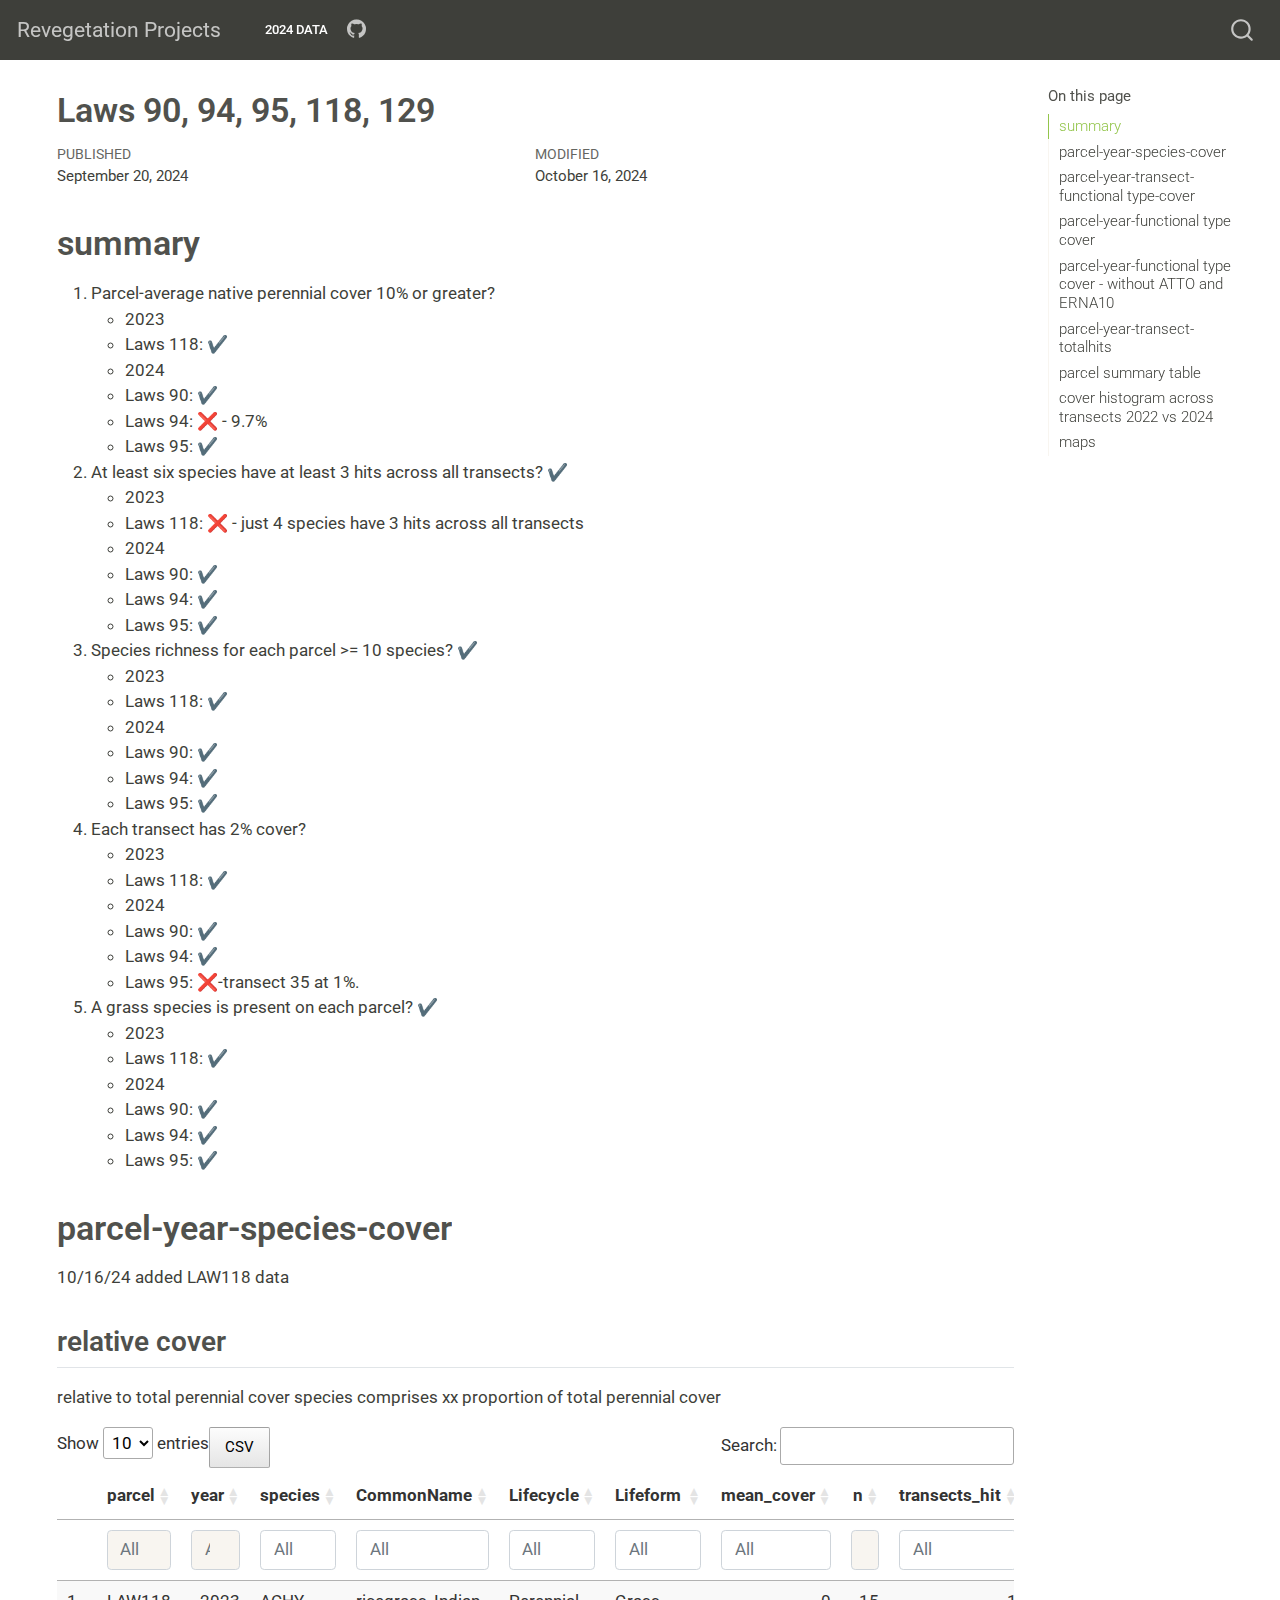
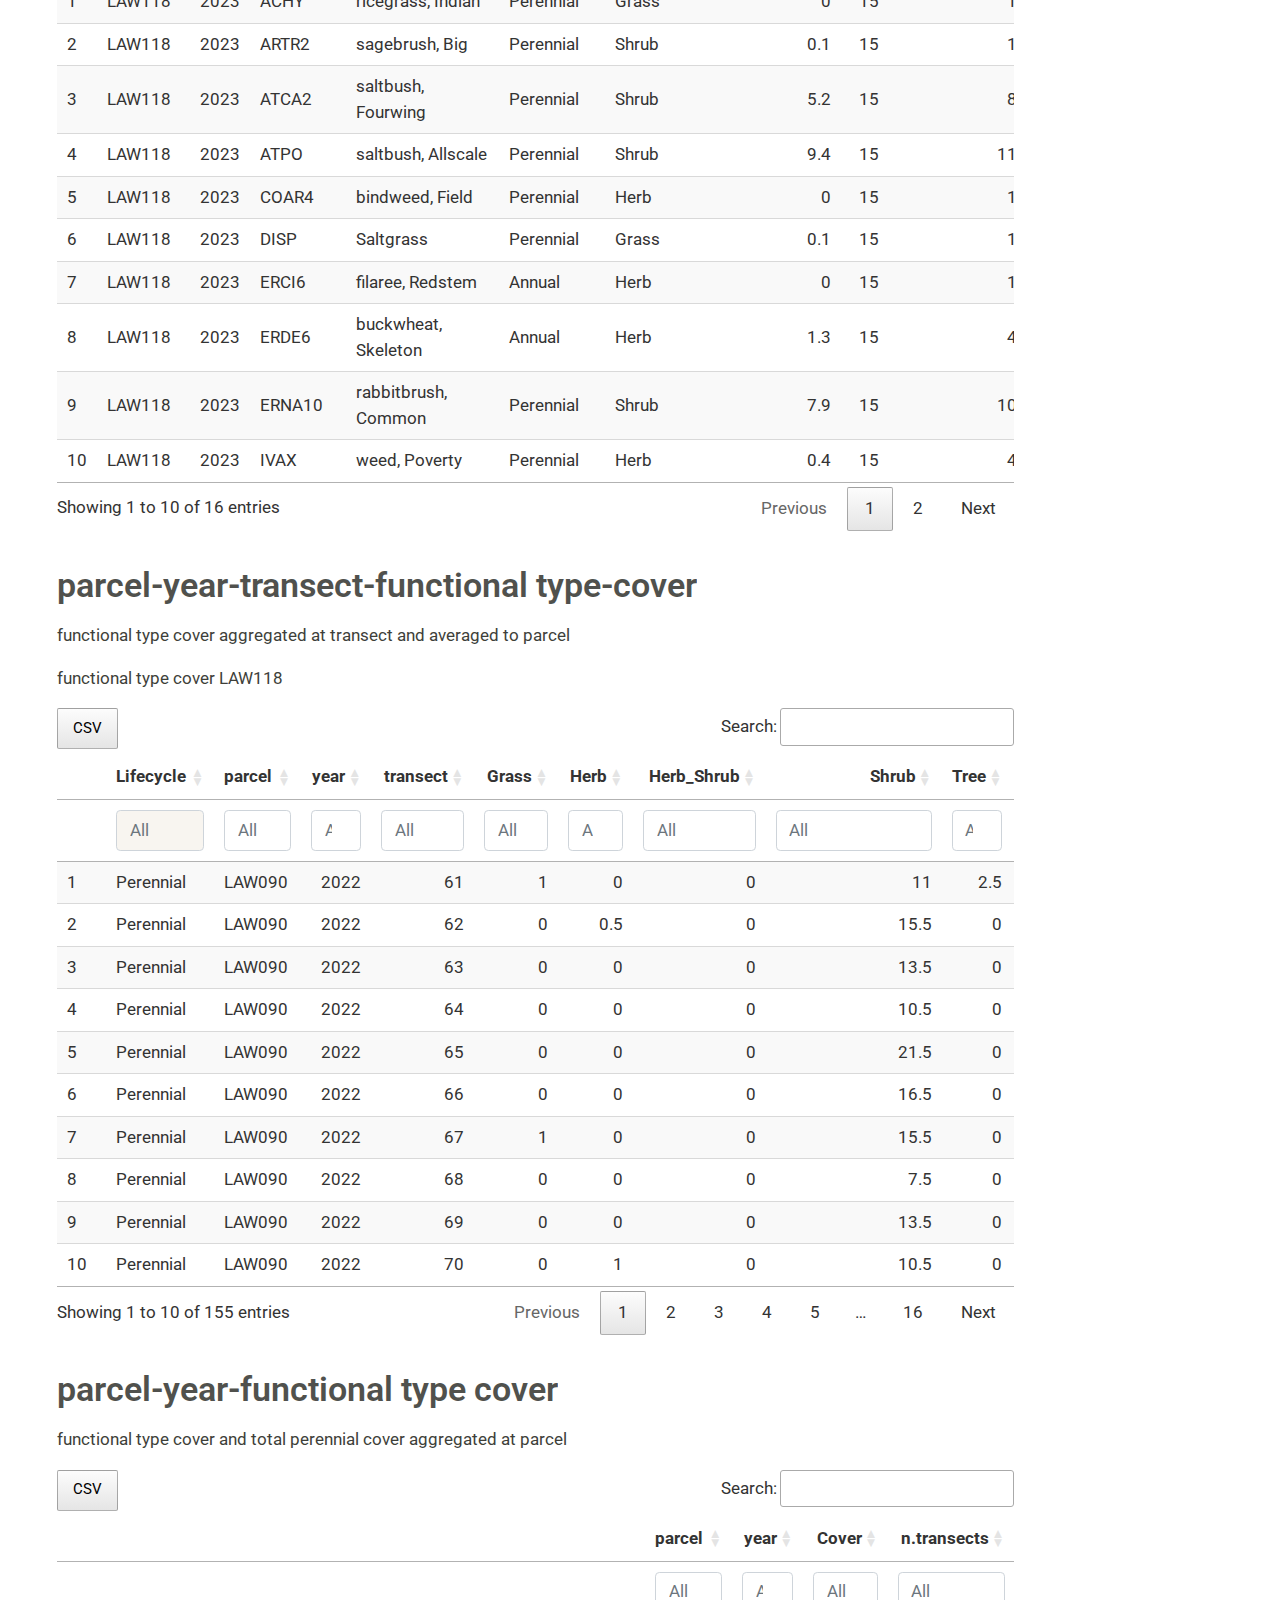
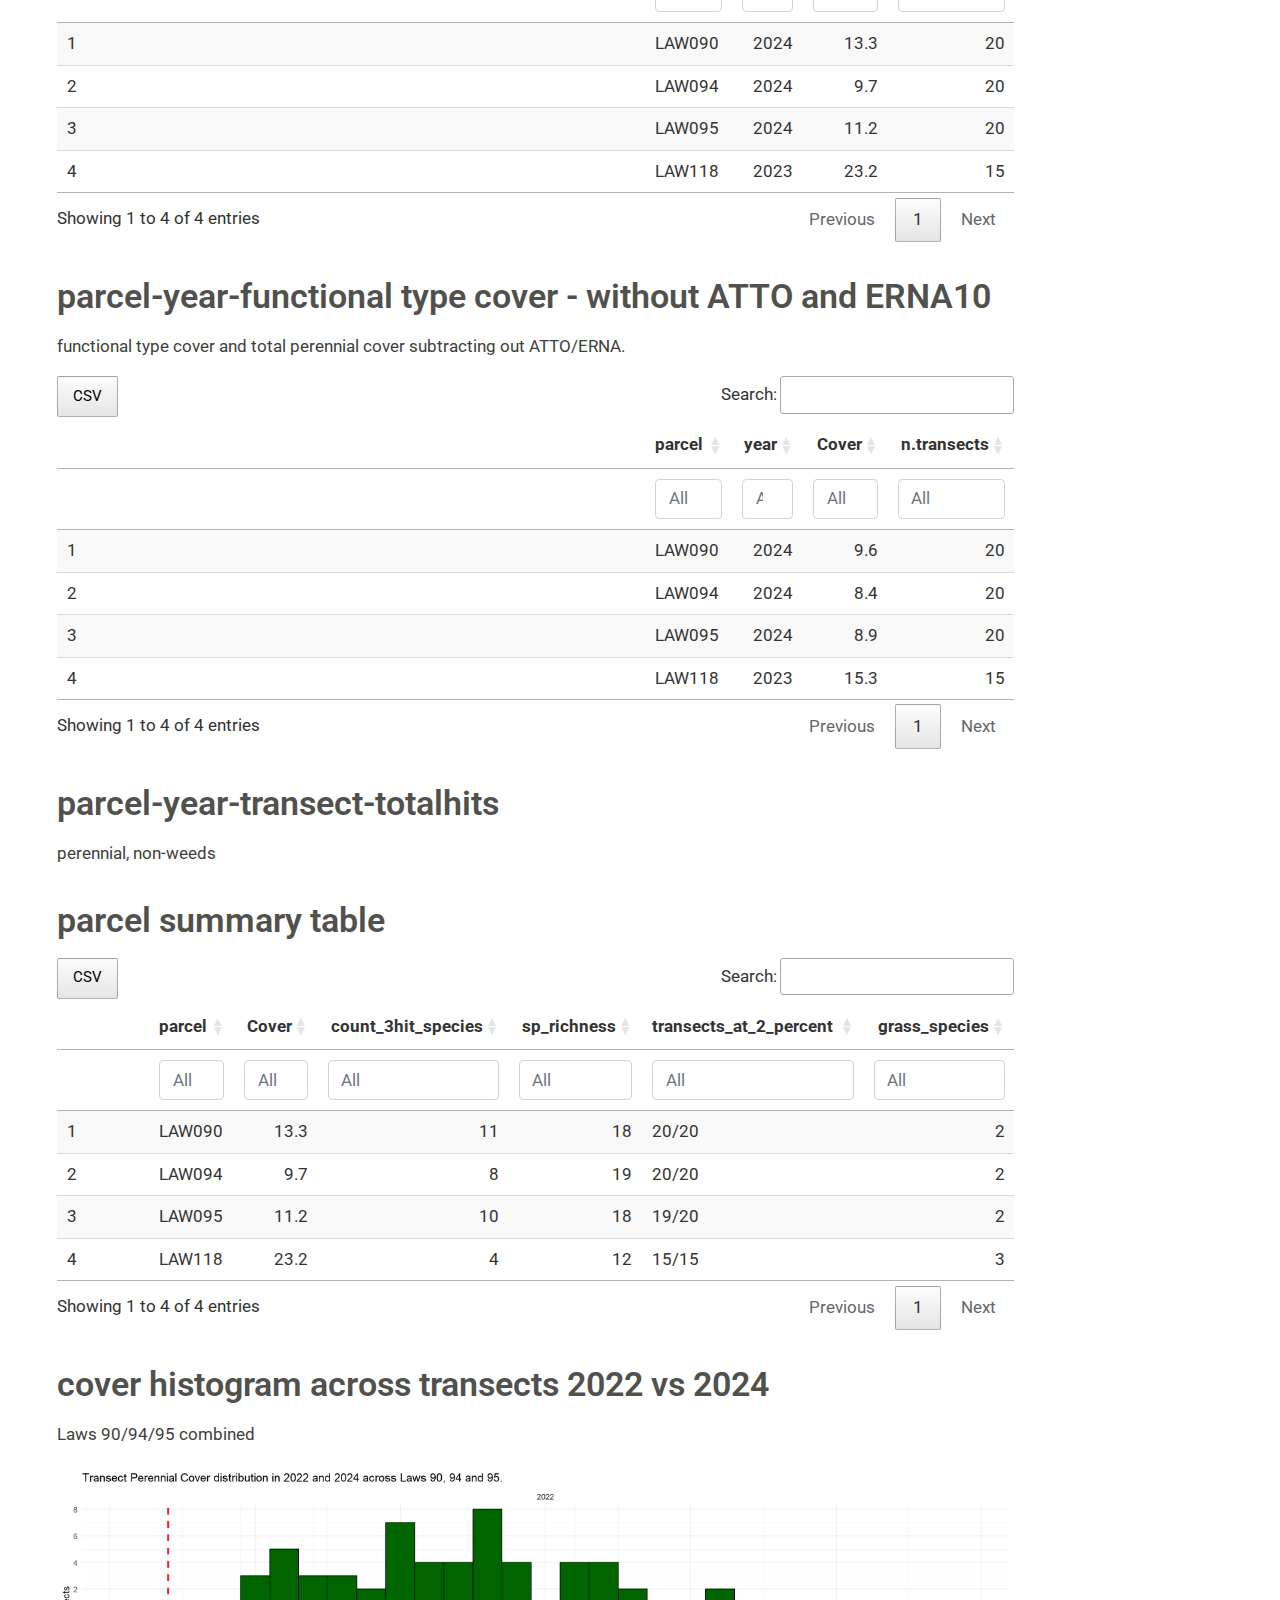
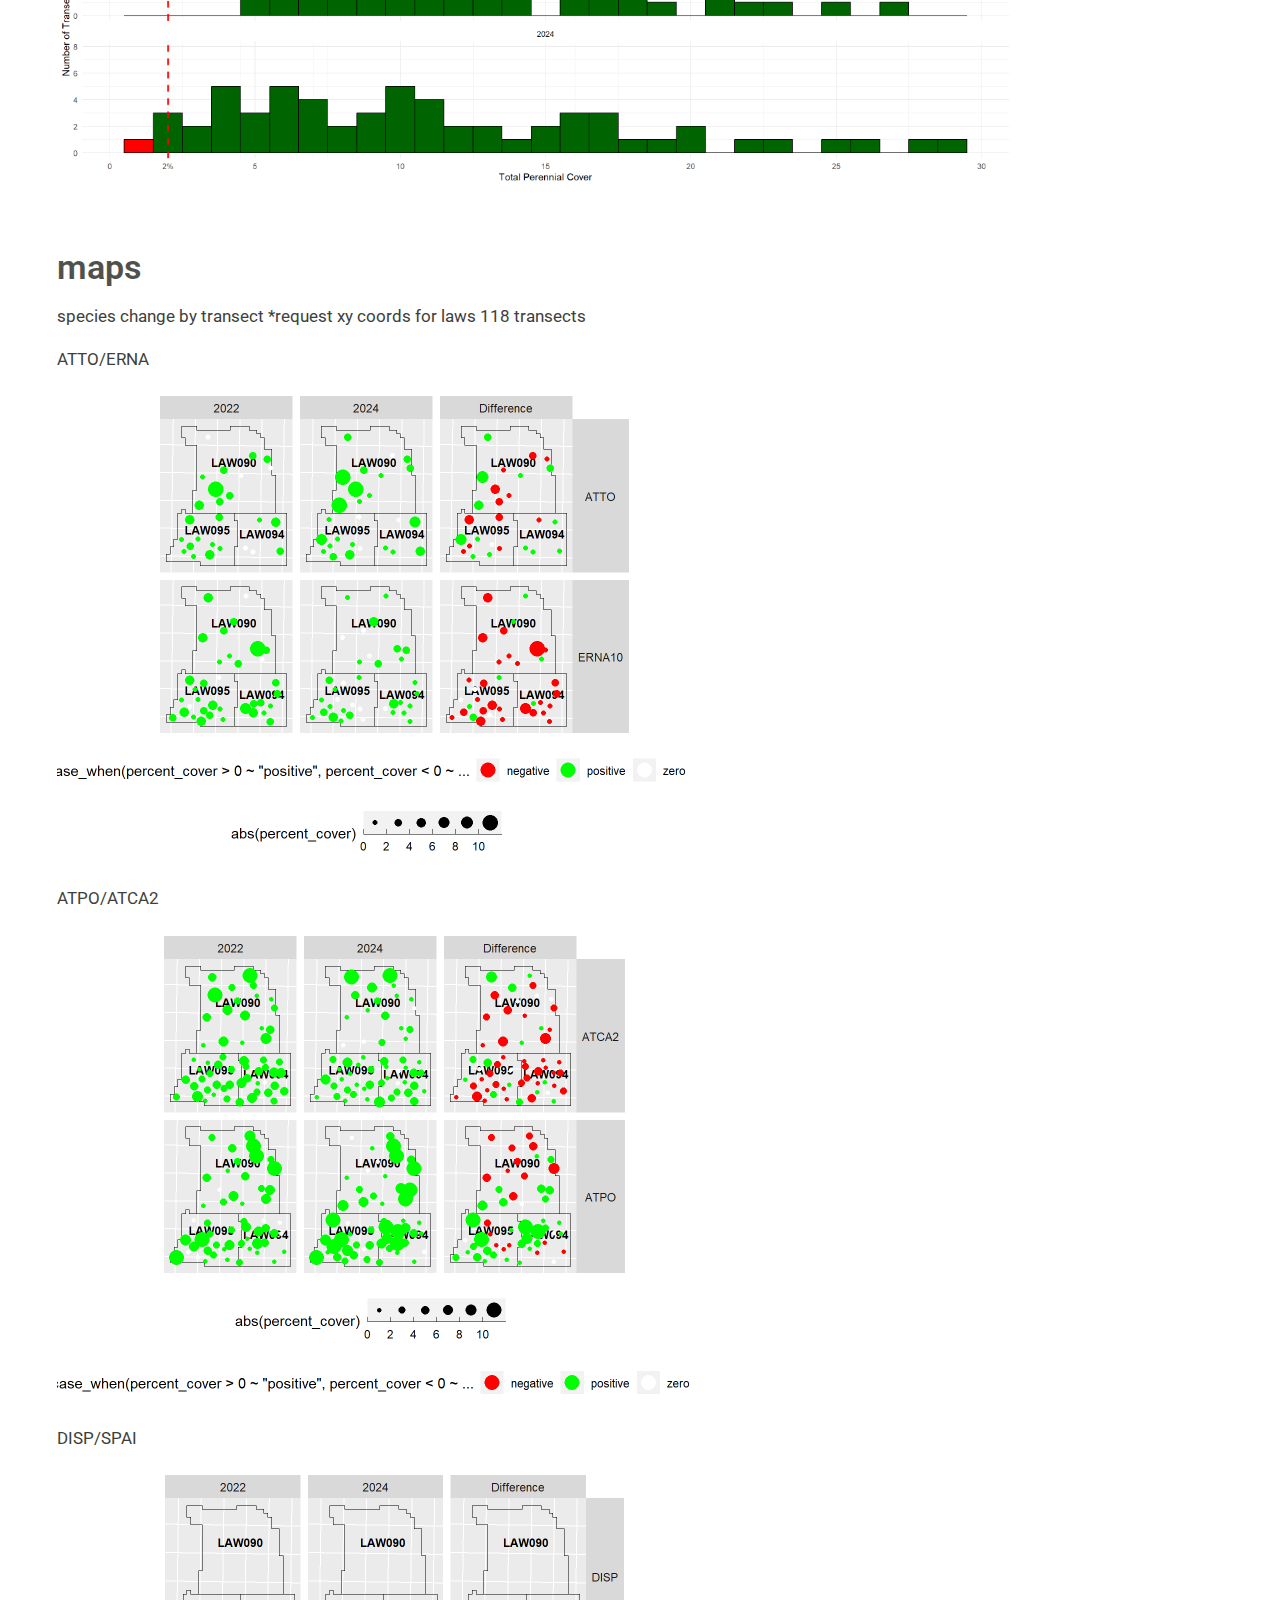
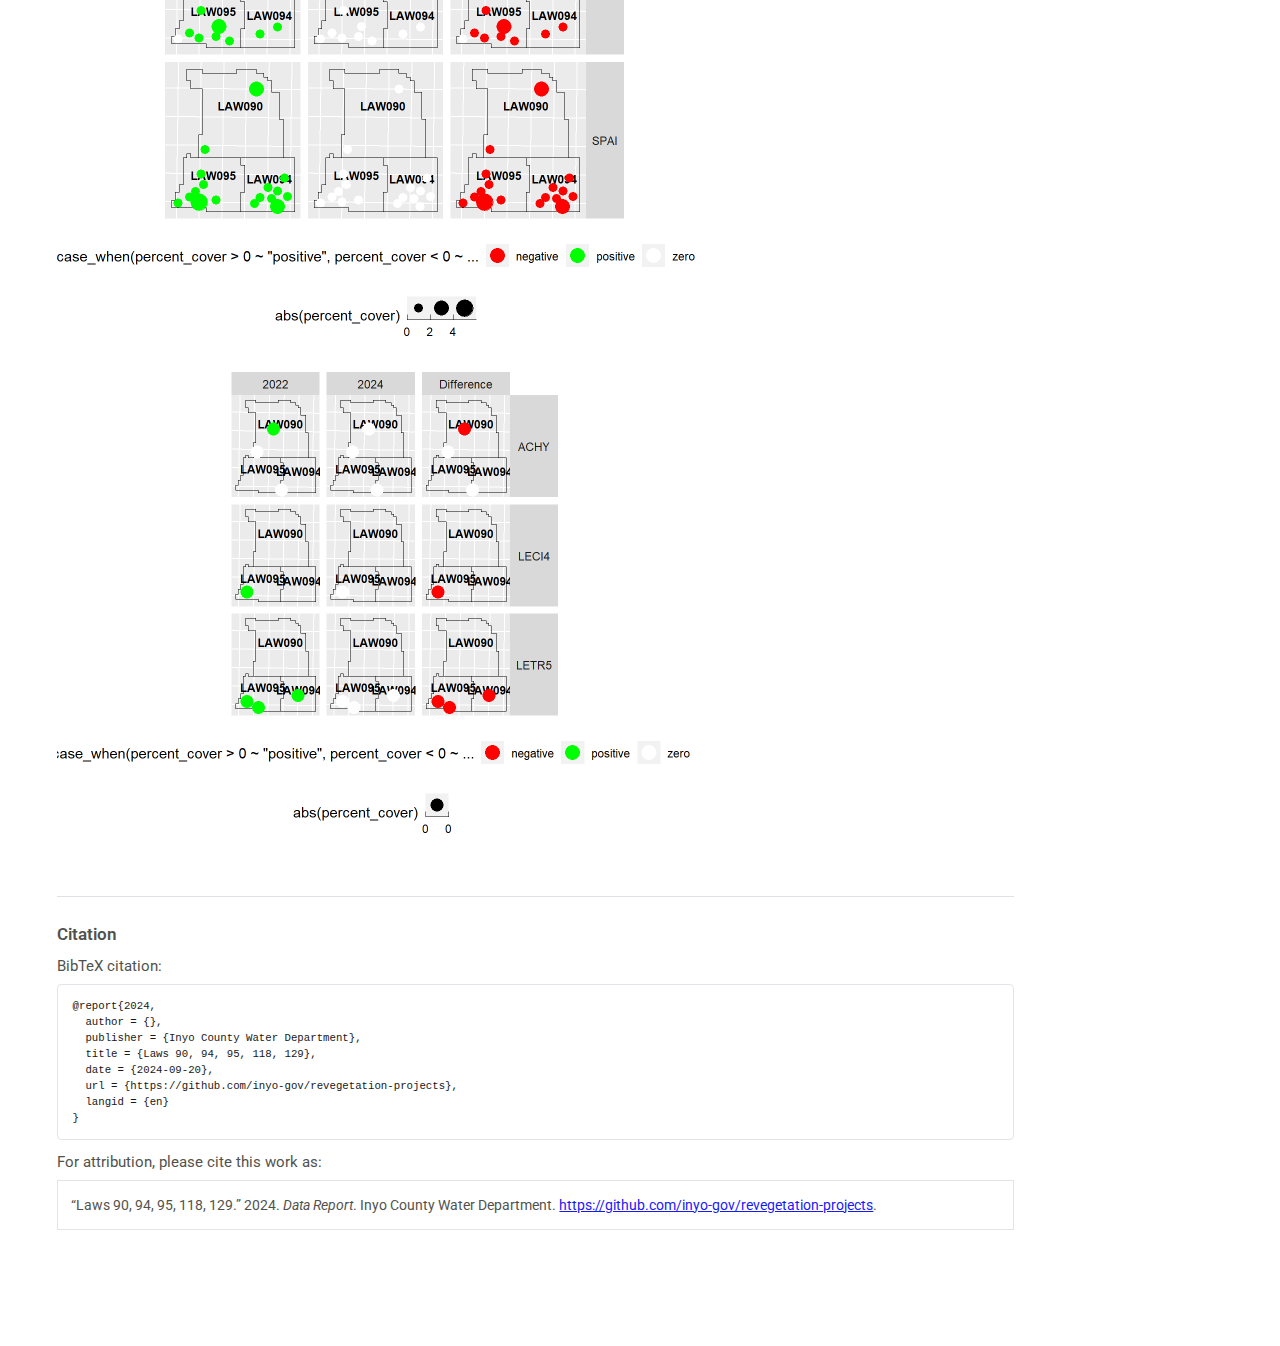
==== commit f1c1b305: "added LAW118 data from 2023" ====
--- a/docs/index.html
+++ b/docs/index.html
@@ -5,7 +5,7 @@
 <meta name="generator" content="quarto-1.3.433">
 <meta name="viewport" content="width=device-width, initial-scale=1.0, user-scalable=yes">
 <meta name="dcterms.date" content="2024-09-20">
-<title>Revegetation Projects - 2024 Data: Laws Parcels 90, 94 &amp; 95</title>
+<title>Revegetation Projects - Laws 90, 94, 95, 118, 129</title>
 <style>
 code{white-space: pre-wrap;}
 span.smallcaps{font-variant: small-caps;}
@@ -63,7 +63,7 @@
 <script src="site_libs/nouislider-7.0.10/jquery.nouislider.min.js"></script><link href="site_libs/selectize-0.12.0/selectize.bootstrap3.css" rel="stylesheet">
 <script src="site_libs/selectize-0.12.0/selectize.min.js"></script><link href="site_libs/crosstalk-1.2.0/css/crosstalk.min.css" rel="stylesheet">
 <script src="site_libs/crosstalk-1.2.0/js/crosstalk.min.js"></script><link rel="stylesheet" href="styles.css">
-<meta name="citation_title" content="2024 Data: Laws Parcels 90, 94 &amp;amp; 95 ">
+<meta name="citation_title" content="Laws 90, 94, 95, 118, 129">
 <meta name="citation_publication_date" content="2024-09-20">
 <meta name="citation_cover_date" content="2024-09-20">
 <meta name="citation_year" content="2024">
@@ -109,7 +109,12 @@
    
   <ul>
 <li><a href="#summary" id="toc-summary" class="nav-link active" data-scroll-target="#summary">summary</a></li>
-  <li><a href="#parcel-year-species-cover" id="toc-parcel-year-species-cover" class="nav-link" data-scroll-target="#parcel-year-species-cover">parcel-year-species-cover</a></li>
+  <li>
+<a href="#parcel-year-species-cover" id="toc-parcel-year-species-cover" class="nav-link" data-scroll-target="#parcel-year-species-cover">parcel-year-species-cover</a>
+  <ul class="collapse">
+<li><a href="#relative-cover" id="toc-relative-cover" class="nav-link" data-scroll-target="#relative-cover">relative cover</a></li>
+  </ul>
+</li>
   <li><a href="#parcel-year-transect-functional-type-cover" id="toc-parcel-year-transect-functional-type-cover" class="nav-link" data-scroll-target="#parcel-year-transect-functional-type-cover">parcel-year-transect-functional type-cover</a></li>
   <li><a href="#parcel-year-functional-type-cover" id="toc-parcel-year-functional-type-cover" class="nav-link" data-scroll-target="#parcel-year-functional-type-cover">parcel-year-functional type cover</a></li>
   <li><a href="#parcel-year-functional-type-cover---without-atto-and-erna10" id="toc-parcel-year-functional-type-cover---without-atto-and-erna10" class="nav-link" data-scroll-target="#parcel-year-functional-type-cover---without-atto-and-erna10">parcel-year-functional type cover - without ATTO and ERNA10</a></li>
@@ -121,7 +126,7 @@
     </div>
 <!-- main -->
 <main class="content" id="quarto-document-content"><header id="title-block-header" class="quarto-title-block default"><div class="quarto-title">
-<h1 class="title">2024 Data: Laws Parcels 90, 94 &amp; 95</h1>
+<h1 class="title">Laws 90, 94, 95, 118, 129</h1>
 </div>
 
 
@@ -139,7 +144,7 @@
     <div>
     <div class="quarto-title-meta-heading">Modified</div>
     <div class="quarto-title-meta-contents">
-      <p class="date-modified">September 20, 2024</p>
+      <p class="date-modified">October 16, 2024</p>
     </div>
   </div>
     
@@ -150,6 +155,9 @@
 <ol type="1">
 <li>Parcel-average native perennial cover 10% or greater?
 <ul>
+<li>2023</li>
+<li>Laws 118: ✔️</li>
+<li>2024</li>
 <li>Laws 90: ✔️</li>
 <li>Laws 94: ❌ - 9.7%</li>
 <li>Laws 95: ✔️</li>
@@ -157,6 +165,9 @@
 </li>
 <li>At least six species have at least 3 hits across all transects? ✔️
 <ul>
+<li>2023</li>
+<li>Laws 118: ❌ - just 4 species have 3 hits across all transects</li>
+<li>2024</li>
 <li>Laws 90: ✔️</li>
 <li>Laws 94: ✔️</li>
 <li>Laws 95: ✔️</li>
@@ -164,6 +175,9 @@
 </li>
 <li>Species richness for each parcel &gt;= 10 species? ✔️
 <ul>
+<li>2023</li>
+<li>Laws 118: ✔️</li>
+<li>2024</li>
 <li>Laws 90: ✔️</li>
 <li>Laws 94: ✔️</li>
 <li>Laws 95: ✔️</li>
@@ -171,6 +185,9 @@
 </li>
 <li>Each transect has 2% cover?
 <ul>
+<li>2023</li>
+<li>Laws 118: ✔️</li>
+<li>2024</li>
 <li>Laws 90: ✔️</li>
 <li>Laws 94: ✔️</li>
 <li>Laws 95: ❌-transect 35 at 1%.</li>
@@ -178,27 +195,33 @@
 </li>
 <li>A grass species is present on each parcel? ✔️
 <ul>
+<li>2023</li>
+<li>Laws 118: ✔️</li>
+<li>2024</li>
 <li>Laws 90: ✔️</li>
 <li>Laws 94: ✔️</li>
 <li>Laws 95: ✔️</li>
 </ul>
 </li>
 </ol></section><section id="parcel-year-species-cover" class="level1"><h1>parcel-year-species-cover</h1>
-<p>species cover averaged across all 20 transects within the parcel</p>
-<div class="cell">
-<div class="cell-output-display">
-
-<div class="datatables html-widget html-fill-item-overflow-hidden html-fill-item" id="htmlwidget-bdbbd081f893bb21b5ad" style="width:100%;height:auto;"></div>
-<script type="application/json" data-for="htmlwidget-bdbbd081f893bb21b5ad">{"x":{"filter":"top","vertical":false,"filterHTML":"<tr>\n  <td><\/td>\n  <td data-type=\"character\" style=\"vertical-align: top;\">\n    <div class=\"form-group has-feedback\" style=\"margin-bottom: auto;\">\n      <input type=\"search\" placeholder=\"All\" class=\"form-control\" style=\"width: 100%;\"/>\n      <span class=\"glyphicon glyphicon-remove-circle form-control-feedback\"><\/span>\n    <\/div>\n  <\/td>\n  <td data-type=\"number\" style=\"vertical-align: top;\">\n    <div class=\"form-group has-feedback\" style=\"margin-bottom: auto;\">\n      <input type=\"search\" placeholder=\"All\" class=\"form-control\" style=\"width: 100%;\"/>\n      <span class=\"glyphicon glyphicon-remove-circle form-control-feedback\"><\/span>\n    <\/div>\n    <div style=\"display: none;position: absolute;width: 200px;opacity: 1\">\n      <div data-min=\"2022\" data-max=\"2024\"><\/div>\n      <span style=\"float: left;\"><\/span>\n      <span style=\"float: right;\"><\/span>\n    <\/div>\n  <\/td>\n  <td data-type=\"character\" style=\"vertical-align: top;\">\n    <div class=\"form-group has-feedback\" style=\"margin-bottom: auto;\">\n      <input type=\"search\" placeholder=\"All\" class=\"form-control\" style=\"width: 100%;\"/>\n      <span class=\"glyphicon glyphicon-remove-circle form-control-feedback\"><\/span>\n    <\/div>\n  <\/td>\n  <td data-type=\"character\" style=\"vertical-align: top;\">\n    <div class=\"form-group has-feedback\" style=\"margin-bottom: auto;\">\n      <input type=\"search\" placeholder=\"All\" class=\"form-control\" style=\"width: 100%;\"/>\n      <span class=\"glyphicon glyphicon-remove-circle form-control-feedback\"><\/span>\n    <\/div>\n  <\/td>\n  <td data-type=\"number\" style=\"vertical-align: top;\">\n    <div class=\"form-group has-feedback\" style=\"margin-bottom: auto;\">\n      <input type=\"search\" placeholder=\"All\" class=\"form-control\" style=\"width: 100%;\"/>\n      <span class=\"glyphicon glyphicon-remove-circle form-control-feedback\"><\/span>\n    <\/div>\n    <div style=\"display: none;position: absolute;width: 200px;opacity: 1\">\n      <div data-min=\"0\" data-max=\"11.25\" data-scale=\"3\"><\/div>\n      <span style=\"float: left;\"><\/span>\n      <span style=\"float: right;\"><\/span>\n    <\/div>\n  <\/td>\n  <td data-type=\"integer\" style=\"vertical-align: top;\">\n    <div class=\"form-group has-feedback\" style=\"margin-bottom: auto;\">\n      <input type=\"search\" placeholder=\"All\" class=\"form-control\" style=\"width: 100%;\"/>\n      <span class=\"glyphicon glyphicon-remove-circle form-control-feedback\"><\/span>\n    <\/div>\n    <div style=\"display: none;position: absolute;width: 200px;opacity: 1\">\n      <div data-min=\"1\" data-max=\"20\"><\/div>\n      <span style=\"float: left;\"><\/span>\n      <span style=\"float: right;\"><\/span>\n    <\/div>\n  <\/td>\n  <td style=\"vertical-align: top;\">\n    <div class=\"form-group has-feedback\" style=\"margin-bottom: auto;\">\n      <input type=\"search\" placeholder=\"All\" class=\"form-control\" style=\"width: 100%;\"/>\n      <span class=\"glyphicon glyphicon-remove-circle form-control-feedback\"><\/span>\n    <\/div>\n  <\/td>\n<\/tr>","extensions":["Buttons"],"data":[["1","2","3","4","5","6","7","8","9","10","11","12","13","14","15","16","17","18","19","20","21","22","23","24","25","26","27","28","29","30","31","32","33","34","35","36","37","38","39","40","41","42","43","44","45","46","47","48","49","50","51","52","53","54","55","56","57","58","59","60","61","62","63","64","65","66","67","68","69","70","71","72","73","74","75","76","77","78","79","80","81","82","83","84","85","86","87","88","89","90","91","92","93","94","95","96","97","98","99"],["LAW090","LAW090","LAW090","LAW090","LAW090","LAW090","LAW090","LAW090","LAW090","LAW090","LAW090","LAW090","LAW090","LAW090","LAW090","LAW090","LAW090","LAW090","LAW090","LAW090","LAW090","LAW090","LAW090","LAW090","LAW090","LAW090","LAW090","LAW090","LAW090","LAW090","LAW094","LAW094","LAW094","LAW094","LAW094","LAW094","LAW094","LAW094","LAW094","LAW094","LAW094","LAW094","LAW094","LAW094","LAW094","LAW094","LAW094","LAW094","LAW094","LAW094","LAW094","LAW094","LAW094","LAW094","LAW094","LAW094","LAW094","LAW094","LAW095","LAW095","LAW095","LAW095","LAW095","LAW095","LAW095","LAW095","LAW095","LAW095","LAW095","LAW095","LAW095","LAW095","LAW095","LAW095","LAW095","LAW095","LAW095","LAW095","LAW095","LAW095","LAW095","LAW095","LAW095","LAW095","LAW095","LAW095","LAW129","LAW129","LAW129","LAW129","LAW129","LAW129","LAW129","LAW129","LAW129","LAW129","LAW129","LAW129","LAW129"],[2022,2024,2024,2024,2022,2024,2024,2022,2024,2022,2024,2022,2024,2022,2024,2022,2024,2024,2022,2022,2024,2022,2022,2024,2022,2022,2024,2022,2024,2022,2024,2024,2022,2024,2024,2022,2024,2022,2024,2022,2024,2022,2024,2022,2024,2024,2022,2024,2024,2022,2024,2024,2022,2024,2022,2024,2022,2024,2024,2022,2024,2022,2024,2024,2022,2024,2022,2024,2022,2024,2024,2024,2022,2024,2024,2022,2022,2024,2022,2022,2024,2024,2024,2022,2024,2022,2022,2022,2022,2022,2022,2022,2022,2022,2022,2022,2022,2022,2022],["ACHY","ACHY","ACSP12","AMDU2","ARTR2","ARTRT","ASFA","ATCA2","ATCA2","ATPO","ATPO","ATTO","ATTO","BAHY","BAHY","ERNA10","ERNA10","GRSP","HECU3","KRLA2","KRLA2","MACA17","POFR2","POFR2","PSARM","SATR12","SATR12","SAVE4","SAVE4","SPAI","ACHY","ACSP12","ATCA2","ATCA2","ATCO","ATPO","ATPO","ATTO","ATTO","DISP","ENAC","ENFA","ERFA2","ERNA10","ERNA10","ERTE24","KRLA2","KRLA2","LEFR2","LETR5","LYCO2","MESP2","PSARM","PSPO","SATR12","SATR12","SPAI","STEPH","ACSP12","AMDU2","AMDU2","ATCA2","ATCA2","ATCO","ATPO","ATPO","ATTO","ATTO","DISP","DISP","ENAC","ERFA2","ERNA10","ERNA10","KRLA2","LECI4","LEFR2","LEFR2","LETR5","LYCO","LYCO2","POFR2","PSPO","SATR12","SATR12","SPAI","ATCA2","ATPO","ATTO","CLLU2","COAR4","COCA5","DISP","ERNA10","IVAX","KRLA2","MEOF","SATR12","SPAI"],["ricegrass, Indian","ricegrass, Indian","needlegrass, Desert","Burrow-bush","sagebrush, Big","sagebrush, Basin big","milkweed, Narrow-leaf","saltbush, Fourwing","saltbush, Fourwing","saltbush, Allscale","saltbush, Allscale","saltbush, Nevada/Torrey's","saltbush, Nevada/Torrey's","bassia, Fivehook","bassia, Fivehook","rabbitbrush, Common","rabbitbrush, Common","hop-sage, Spiny","heliotrope, Salt","Winterfat","Winterfat","aster, Shrubby alkali","cottonwood, Fremont's /Alamo","cottonwood, Fremont's /Alamo","indigo bush, Northern Mojave","Tumbleweed /thistle, Russian","Tumbleweed /thistle, Russian","Greasewood","Greasewood","sacaton, Alkali","ricegrass, Indian","needlegrass, Desert","saltbush, Fourwing","saltbush, Fourwing","Shadscale","saltbush, Allscale","saltbush, Allscale","saltbush, Nevada/Torrey's","saltbush, Nevada/Torrey's","Saltgrass","brittlebush, Acton's",null,"buckwheat, California","rabbitbrush, Common","rabbitbrush, Common",null,"Winterfat","Winterfat","alyssum, Desert","wildrye, Beardless/Creeping","thorn, Peach /wolfberry, Cooper's","menodora, Spiny","indigo bush, Northern Mojave","dalea, Dotted","Tumbleweed /thistle, Russian","Tumbleweed /thistle, Russian","sacaton, Alkali","Wire-lettuce","needlegrass, Desert","Burrow-bush","Burrow-bush","saltbush, Fourwing","saltbush, Fourwing","Shadscale","saltbush, Allscale","saltbush, Allscale","saltbush, Nevada/Torrey's","saltbush, Nevada/Torrey's","Saltgrass","Saltgrass","brittlebush, Acton's","buckwheat, California","rabbitbrush, Common","rabbitbrush, Common","Winterfat","wildrye, Great Basin","alyssum, Desert","alyssum, Desert","wildrye, Beardless/Creeping",null,"thorn, Peach /wolfberry, Cooper's","cottonwood, Fremont's /Alamo","dalea, Dotted","Tumbleweed /thistle, Russian","Tumbleweed /thistle, Russian","sacaton, Alkali","saltbush, Fourwing","saltbush, Allscale","saltbush, Nevada/Torrey's","bee plant, Yellow","bindweed, Field","horseweed, Canada","Saltgrass","rabbitbrush, Common","weed, Poverty","Winterfat","sweetclover, Yellow","Tumbleweed /thistle, Russian","sacaton, Alkali"],[0.05,0,0,0.25,0.1,0,0,4.175,3.025,6.15,5.725,2.3,2.775,0.05,0.05,2.075,0.9,0,0.075,0.25,0.225,0.025,0.125,0.225,0.025,4.125,0.375,0.2,0.175,0.175,0,0,4.525,3.2,0,2.625,4.975,0.525,0.65,0.05,0.05,0.175,0,1.6,0.625,0,0.4,0.2,0,0.075,0,0,0.25,0,5.95,0.025,0.6,0,0,0.125,0.175,3.45,2.575,0,4.025,5.975,1.3,1.125,0.425,0,0,0,2.075,1.175,0.125,0.025,0.025,0,0.125,0.025,0.075,0,0,2.8,0.775,0.625,2.8,2.025,0.05,0.05,0.25,0.15,0.025,11.25,0.075,0.1,0.025,2.225,0.05],[1,1,1,2,1,1,1,18,15,18,16,8,10,1,1,9,8,1,2,4,3,1,1,1,1,19,4,2,1,2,1,1,18,17,1,14,16,3,4,2,3,2,1,9,8,1,5,3,1,1,1,1,2,1,20,1,8,1,1,2,2,19,19,1,14,15,11,8,6,1,1,1,14,11,1,1,1,1,2,1,1,1,1,18,13,7,11,11,2,1,5,2,1,20,2,2,1,14,1],[{"type":"Point","coordinates":[382193,4142545]},{"type":"Point","coordinates":[381997,4142268]},{"type":"Point","coordinates":[381997,4142268]},{"type":"MultiPoint","coordinates":[[382332,4142501],[382371,4142820]]},{"type":"Point","coordinates":[382531,4142391]},{"type":"Point","coordinates":[381997,4142268]},{"type":"Point","coordinates":[381997,4142268]},{"type":"MultiPoint","coordinates":[[381997,4142268],[382026,4142492],[382067,4142808],[382092,4142667],[382160,4142296],[382193,4142545],[382229,4142724],[382273,4142617],[382308,4142285],[382332,4142501],[382371,4142820],[382399,4142741],[382424,4142663],[382462,4142402],[382497,4142320],[382531,4142391],[382540,4142635],[382565,4142562]]},{"type":"MultiPoint","coordinates":[[382026,4142492],[382067,4142808],[382092,4142667],[382193,4142545],[382229,4142724],[382273,4142617],[382308,4142285],[382332,4142501],[382371,4142820],[382399,4142741],[382424,4142663],[382462,4142402],[382497,4142320],[382531,4142391],[382540,4142635]]},{"type":"MultiPoint","coordinates":[[381997,4142268],[382026,4142492],[382067,4142808],[382160,4142296],[382193,4142545],[382229,4142724],[382240,4142344],[382273,4142617],[382308,4142285],[382332,4142501],[382371,4142820],[382399,4142741],[382424,4142663],[382462,4142402],[382497,4142320],[382531,4142391],[382540,4142635],[382565,4142562]]},{"type":"MultiPoint","coordinates":[[381997,4142268],[382026,4142492],[382129,4142394],[382160,4142296],[382229,4142724],[382240,4142344],[382308,4142285],[382332,4142501],[382371,4142820],[382399,4142741],[382424,4142663],[382462,4142402],[382497,4142320],[382531,4142391],[382540,4142635],[382565,4142562]]},{"type":"MultiPoint","coordinates":[[381997,4142268],[382026,4142492],[382129,4142394],[382160,4142296],[382193,4142545],[382240,4142344],[382424,4142663],[382540,4142635]]},{"type":"MultiPoint","coordinates":[[381997,4142268],[382026,4142492],[382067,4142808],[382129,4142394],[382160,4142296],[382193,4142545],[382240,4142344],[382332,4142501],[382540,4142635],[382565,4142562]]},{"type":"Point","coordinates":[382026,4142492]},{"type":"Point","coordinates":[382160,4142296]},{"type":"MultiPoint","coordinates":[[382026,4142492],[382067,4142808],[382160,4142296],[382193,4142545],[382240,4142344],[382273,4142617],[382308,4142285],[382462,4142402],[382531,4142391]]},{"type":"MultiPoint","coordinates":[[382067,4142808],[382160,4142296],[382273,4142617],[382308,4142285],[382371,4142820],[382462,4142402],[382497,4142320],[382531,4142391]]},{"type":"Point","coordinates":[381997,4142268]},{"type":"MultiPoint","coordinates":[[382026,4142492],[382273,4142617]]},{"type":"MultiPoint","coordinates":[[382240,4142344],[382308,4142285],[382371,4142820],[382565,4142562]]},{"type":"MultiPoint","coordinates":[[382092,4142667],[382160,4142296],[382371,4142820]]},{"type":"Point","coordinates":[382540,4142635]},{"type":"Point","coordinates":[381997,4142268]},{"type":"Point","coordinates":[381997,4142268]},{"type":"Point","coordinates":[382308,4142285]},{"type":"MultiPoint","coordinates":[[381997,4142268],[382026,4142492],[382067,4142808],[382092,4142667],[382129,4142394],[382160,4142296],[382193,4142545],[382229,4142724],[382240,4142344],[382273,4142617],[382308,4142285],[382332,4142501],[382371,4142820],[382424,4142663],[382462,4142402],[382497,4142320],[382531,4142391],[382540,4142635],[382565,4142562]]},{"type":"MultiPoint","coordinates":[[382160,4142296],[382229,4142724],[382371,4142820],[382540,4142635]]},{"type":"MultiPoint","coordinates":[[381997,4142268],[382160,4142296]]},{"type":"Point","coordinates":[381997,4142268]},{"type":"MultiPoint","coordinates":[[381997,4142268],[382399,4142741]]},{"type":"Point","coordinates":[382289,4141814]},{"type":"Point","coordinates":[382289,4141814]},{"type":"MultiPoint","coordinates":[[382289,4141814],[382305,4141964],[382325,4142141],[382339,4142096],[382349,4142004],[382385,4141846],[382428,4141892],[382432,4141963],[382437,4142061],[382478,4142147],[382496,4142088],[382515,4141887],[382561,4142049],[382562,4141822],[382565,4141945],[382605,4142133],[382618,4142045],[382643,4141900]]},{"type":"MultiPoint","coordinates":[[382289,4141814],[382305,4141964],[382325,4142141],[382339,4142096],[382349,4142004],[382385,4141846],[382428,4141892],[382478,4142147],[382488,4141971],[382496,4142088],[382515,4141887],[382561,4142049],[382562,4141822],[382565,4141945],[382605,4142133],[382618,4142045],[382643,4141900]]},{"type":"Point","coordinates":[382289,4141814]},{"type":"MultiPoint","coordinates":[[382289,4141814],[382305,4141964],[382325,4142141],[382339,4142096],[382349,4142004],[382369,4141926],[382428,4141892],[382432,4141963],[382437,4142061],[382488,4141971],[382496,4142088],[382561,4142049],[382562,4141822],[382643,4141900]]},{"type":"MultiPoint","coordinates":[[382289,4141814],[382305,4141964],[382325,4142141],[382339,4142096],[382349,4142004],[382369,4141926],[382428,4141892],[382432,4141963],[382437,4142061],[382478,4142147],[382488,4141971],[382496,4142088],[382561,4142049],[382562,4141822],[382605,4142133],[382618,4142045]]},{"type":"MultiPoint","coordinates":[[382478,4142147],[382605,4142133],[382643,4141900]]},{"type":"MultiPoint","coordinates":[[382369,4141926],[382428,4141892],[382605,4142133],[382643,4141900]]},{"type":"MultiPoint","coordinates":[[382428,4141892],[382565,4141945]]},{"type":"MultiPoint","coordinates":[[382289,4141814],[382369,4141926],[382488,4141971]]},{"type":"MultiPoint","coordinates":[[382369,4141926],[382605,4142133]]},{"type":"Point","coordinates":[382289,4141814]},{"type":"MultiPoint","coordinates":[[382369,4141926],[382428,4141892],[382432,4141963],[382488,4141971],[382515,4141887],[382562,4141822],[382565,4141945],[382605,4142133],[382618,4142045]]},{"type":"MultiPoint","coordinates":[[382428,4141892],[382432,4141963],[382488,4141971],[382515,4141887],[382562,4141822],[382565,4141945],[382605,4142133],[382618,4142045]]},{"type":"Point","coordinates":[382289,4141814]},{"type":"MultiPoint","coordinates":[[382289,4141814],[382385,4141846],[382488,4141971],[382515,4141887],[382562,4141822]]},{"type":"MultiPoint","coordinates":[[382561,4142049],[382562,4141822],[382618,4142045]]},{"type":"Point","coordinates":[382289,4141814]},{"type":"Point","coordinates":[382488,4141971]},{"type":"Point","coordinates":[382289,4141814]},{"type":"Point","coordinates":[382289,4141814]},{"type":"MultiPoint","coordinates":[[382369,4141926],[382428,4141892]]},{"type":"Point","coordinates":[382289,4141814]},{"type":"MultiPoint","coordinates":[[382289,4141814],[382305,4141964],[382325,4142141],[382339,4142096],[382349,4142004],[382369,4141926],[382385,4141846],[382428,4141892],[382432,4141963],[382437,4142061],[382478,4142147],[382488,4141971],[382496,4142088],[382515,4141887],[382561,4142049],[382562,4141822],[382565,4141945],[382605,4142133],[382618,4142045],[382643,4141900]]},{"type":"Point","coordinates":[382325,4142141]},{"type":"MultiPoint","coordinates":[[382385,4141846],[382428,4141892],[382488,4141971],[382515,4141887],[382562,4141822],[382565,4141945],[382618,4142045],[382643,4141900]]},{"type":"Point","coordinates":[382289,4141814]},{"type":"Point","coordinates":[381786,4141852]},{"type":"MultiPoint","coordinates":[[381786,4141852],[382033,4141910]]},{"type":"MultiPoint","coordinates":[[382033,4141910],[382105,4141951]]},{"type":"MultiPoint","coordinates":[[381786,4141852],[381858,4141994],[381919,4142151],[381925,4141940],[381952,4141858],[381966,4142075],[381987,4141995],[382013,4141823],[382033,4141910],[382034,4142126],[382054,4142038],[382082,4141873],[382105,4141951],[382117,4142113],[382157,4142170],[382164,4141922],[382188,4141835],[382208,4141952],[382222,4142070]]},{"type":"MultiPoint","coordinates":[[381786,4141852],[381858,4141994],[381919,4142151],[381925,4141940],[381952,4141858],[381966,4142075],[381987,4141995],[382013,4141823],[382033,4141910],[382034,4142126],[382054,4142038],[382082,4141873],[382105,4141951],[382117,4142113],[382157,4142170],[382164,4141922],[382188,4141835],[382208,4141952],[382222,4142070]]},{"type":"Point","coordinates":[381786,4141852]},{"type":"MultiPoint","coordinates":[[381786,4141852],[381858,4141994],[381925,4141940],[381987,4141995],[382013,4141823],[382033,4141910],[382034,4142126],[382054,4142038],[382082,4141873],[382105,4141951],[382164,4141922],[382188,4141835],[382208,4141952],[382222,4142070]]},{"type":"MultiPoint","coordinates":[[381786,4141852],[381858,4141994],[381876,4141898],[381919,4142151],[381925,4141940],[381952,4141858],[381987,4141995],[382013,4141823],[382033,4141910],[382054,4142038],[382082,4141873],[382105,4141951],[382188,4141835],[382208,4141952],[382222,4142070]]},{"type":"MultiPoint","coordinates":[[381858,4141994],[381876,4141898],[381919,4142151],[381925,4141940],[381952,4141858],[381987,4141995],[382082,4141873],[382105,4141951],[382157,4142170],[382164,4141922]]},{"type":"MultiPoint","coordinates":[[381858,4141994],[381876,4141898],[381919,4142151],[381925,4141940],[381952,4141858],[381987,4141995],[382082,4141873],[382105,4141951]]},{"type":"MultiPoint","coordinates":[[381876,4141898],[381952,4141858],[381966,4142075],[382082,4141873],[382105,4141951],[382188,4141835]]},{"type":"Point","coordinates":[381786,4141852]},{"type":"Point","coordinates":[381786,4141852]},{"type":"Point","coordinates":[381786,4141852]},{"type":"MultiPoint","coordinates":[[381786,4141852],[381858,4141994],[381876,4141898],[381919,4142151],[381952,4141858],[381966,4142075],[381987,4141995],[382013,4141823],[382033,4141910],[382034,4142126],[382082,4141873],[382105,4141951],[382164,4141922],[382188,4141835]]},{"type":"MultiPoint","coordinates":[[381786,4141852],[381858,4141994],[381876,4141898],[381919,4142151],[381925,4141940],[381952,4141858],[381966,4142075],[382013,4141823],[382033,4141910],[382082,4141873],[382157,4142170]]},{"type":"Point","coordinates":[381919,4142151]},{"type":"Point","coordinates":[381876,4141898]},{"type":"Point","coordinates":[382082,4141873]},{"type":"Point","coordinates":[381786,4141852]},{"type":"MultiPoint","coordinates":[[381876,4141898],[382013,4141823]]},{"type":"Point","coordinates":[381876,4141898]},{"type":"Point","coordinates":[381919,4142151]},{"type":"Point","coordinates":[381786,4141852]},{"type":"Point","coordinates":[381786,4141852]},{"type":"MultiPoint","coordinates":[[381786,4141852],[381858,4141994],[381876,4141898],[381925,4141940],[381952,4141858],[381966,4142075],[381987,4141995],[382033,4141910],[382034,4142126],[382054,4142038],[382082,4141873],[382105,4141951],[382117,4142113],[382157,4142170],[382164,4141922],[382188,4141835],[382208,4141952],[382222,4142070]]},{"type":"MultiPoint","coordinates":[[381786,4141852],[381876,4141898],[381919,4142151],[381925,4141940],[381966,4142075],[382033,4141910],[382034,4142126],[382054,4142038],[382082,4141873],[382117,4142113],[382157,4142170],[382164,4141922],[382222,4142070]]},{"type":"MultiPoint","coordinates":[[381786,4141852],[381876,4141898],[381925,4141940],[381952,4141858],[381966,4142075],[381987,4141995],[382082,4141873]]},{"type":"MultiPoint","coordinates":[[382981,4139074],[383041,4138959],[383099,4138849],[383124,4138958],[383144,4139070],[383185,4138885],[383212,4138957],[383223,4139132],[383296,4138957],[383486,4139117],[383501,4138890]]},{"type":"MultiPoint","coordinates":[[383041,4138959],[383066,4139101],[383124,4138958],[383144,4139070],[383185,4138885],[383212,4138957],[383223,4139132],[383278,4138829],[383296,4138957],[383486,4139117],[383501,4138890]]},{"type":"MultiPoint","coordinates":[[383401,4139160],[383501,4138890]]},{"type":"Point","coordinates":[383278,4138829]},{"type":"MultiPoint","coordinates":[[383066,4139101],[383144,4139070],[383278,4138829],[383296,4138957],[383401,4139160]]},{"type":"MultiPoint","coordinates":[[383066,4139101],[383144,4139070]]},{"type":"Point","coordinates":[383212,4138957]},{"type":"MultiPoint","coordinates":[[382981,4139074],[383014,4138826],[383041,4138959],[383066,4139101],[383099,4138849],[383124,4138958],[383144,4139070],[383185,4138885],[383212,4138957],[383223,4139132],[383278,4138829],[383296,4138957],[383328,4139089],[383359,4138884],[383380,4138957],[383401,4139160],[383444,4138840],[383472,4138957],[383486,4139117],[383501,4138890]]},{"type":"MultiPoint","coordinates":[[382981,4139074],[383359,4138884]]},{"type":"MultiPoint","coordinates":[[383144,4139070],[383380,4138957]]},{"type":"Point","coordinates":[383066,4139101]},{"type":"MultiPoint","coordinates":[[382981,4139074],[383041,4138959],[383066,4139101],[383099,4138849],[383124,4138958],[383144,4139070],[383212,4138957],[383296,4138957],[383328,4139089],[383401,4139160],[383444,4138840],[383472,4138957],[383486,4139117],[383501,4138890]]},{"type":"Point","coordinates":[383066,4139101]}]],"container":"<table class=\"display\">\n  <thead>\n    <tr>\n      <th> <\/th>\n      <th>parcel<\/th>\n      <th>year<\/th>\n      <th>species<\/th>\n      <th>CommonName<\/th>\n      <th>mean_cover<\/th>\n      <th>transects_hit<\/th>\n      <th>geometry<\/th>\n    <\/tr>\n  <\/thead>\n<\/table>","options":{"autoWidth":true,"scrollX":true,"columnDefs":[{"width":"100%","targets":"_all"},{"className":"dt-right","targets":[2,5,6]},{"orderable":false,"targets":0}],"dom":"lBfrtip","buttons":["csv"],"lengthMenu":[[10,25,50,-1],["10","25","50","All"]],"pageLength":10,"searching":true,"order":[],"orderClasses":false,"orderCellsTop":true}},"evals":[],"jsHooks":[]}</script>
-</div>
-</div>
-</section><section id="parcel-year-transect-functional-type-cover" class="level1"><h1>parcel-year-transect-functional type-cover</h1>
+<p>10/16/24 added LAW118 data</p>
+<section id="relative-cover" class="level2"><h2 class="anchored" data-anchor-id="relative-cover">relative cover</h2>
+<p>relative to total perennial cover species comprises xx proportion of total perennial cover</p>
+<div class="cell">
+<div class="cell-output-display">
+
+<div class="datatables html-widget html-fill-item-overflow-hidden html-fill-item" id="htmlwidget-3a6ac84d126e2dbe80c5" style="width:100%;height:auto;"></div>
+<script type="application/json" data-for="htmlwidget-3a6ac84d126e2dbe80c5">{"x":{"filter":"top","vertical":false,"filterHTML":"<tr>\n  <td><\/td>\n  <td data-type=\"character\" style=\"vertical-align: top;\">\n    <div class=\"form-group has-feedback\" style=\"margin-bottom: auto;\">\n      <input type=\"search\" placeholder=\"All\" class=\"form-control\" style=\"width: 100%;\" disabled=\"\"/>\n      <span class=\"glyphicon glyphicon-remove-circle form-control-feedback\"><\/span>\n    <\/div>\n  <\/td>\n  <td data-type=\"number\" style=\"vertical-align: top;\">\n    <div class=\"form-group has-feedback\" style=\"margin-bottom: auto;\">\n      <input type=\"search\" placeholder=\"All\" class=\"form-control\" style=\"width: 100%;\" disabled=\"\"/>\n      <span class=\"glyphicon glyphicon-remove-circle form-control-feedback\"><\/span>\n    <\/div>\n    <div style=\"display: none;position: absolute;width: 200px;opacity: 1\">\n      <div data-min=\"0\" data-max=\"1\"><\/div>\n      <span style=\"float: left;\"><\/span>\n      <span style=\"float: right;\"><\/span>\n    <\/div>\n  <\/td>\n  <td data-type=\"character\" style=\"vertical-align: top;\">\n    <div class=\"form-group has-feedback\" style=\"margin-bottom: auto;\">\n      <input type=\"search\" placeholder=\"All\" class=\"form-control\" style=\"width: 100%;\"/>\n      <span class=\"glyphicon glyphicon-remove-circle form-control-feedback\"><\/span>\n    <\/div>\n  <\/td>\n  <td data-type=\"character\" style=\"vertical-align: top;\">\n    <div class=\"form-group has-feedback\" style=\"margin-bottom: auto;\">\n      <input type=\"search\" placeholder=\"All\" class=\"form-control\" style=\"width: 100%;\"/>\n      <span class=\"glyphicon glyphicon-remove-circle form-control-feedback\"><\/span>\n    <\/div>\n  <\/td>\n  <td data-type=\"character\" style=\"vertical-align: top;\">\n    <div class=\"form-group has-feedback\" style=\"margin-bottom: auto;\">\n      <input type=\"search\" placeholder=\"All\" class=\"form-control\" style=\"width: 100%;\"/>\n      <span class=\"glyphicon glyphicon-remove-circle form-control-feedback\"><\/span>\n    <\/div>\n  <\/td>\n  <td data-type=\"character\" style=\"vertical-align: top;\">\n    <div class=\"form-group has-feedback\" style=\"margin-bottom: auto;\">\n      <input type=\"search\" placeholder=\"All\" class=\"form-control\" style=\"width: 100%;\"/>\n      <span class=\"glyphicon glyphicon-remove-circle form-control-feedback\"><\/span>\n    <\/div>\n  <\/td>\n  <td data-type=\"number\" style=\"vertical-align: top;\">\n    <div class=\"form-group has-feedback\" style=\"margin-bottom: auto;\">\n      <input type=\"search\" placeholder=\"All\" class=\"form-control\" style=\"width: 100%;\"/>\n      <span class=\"glyphicon glyphicon-remove-circle form-control-feedback\"><\/span>\n    <\/div>\n    <div style=\"display: none;position: absolute;width: 200px;opacity: 1\">\n      <div data-min=\"0\" data-max=\"18.5\" data-scale=\"1\"><\/div>\n      <span style=\"float: left;\"><\/span>\n      <span style=\"float: right;\"><\/span>\n    <\/div>\n  <\/td>\n  <td data-type=\"number\" style=\"vertical-align: top;\">\n    <div class=\"form-group has-feedback\" style=\"margin-bottom: auto;\">\n      <input type=\"search\" placeholder=\"All\" class=\"form-control\" style=\"width: 100%;\" disabled=\"\"/>\n      <span class=\"glyphicon glyphicon-remove-circle form-control-feedback\"><\/span>\n    <\/div>\n    <div style=\"display: none;position: absolute;width: 200px;opacity: 1\">\n      <div data-min=\"0\" data-max=\"1\"><\/div>\n      <span style=\"float: left;\"><\/span>\n      <span style=\"float: right;\"><\/span>\n    <\/div>\n  <\/td>\n  <td data-type=\"integer\" style=\"vertical-align: top;\">\n    <div class=\"form-group has-feedback\" style=\"margin-bottom: auto;\">\n      <input type=\"search\" placeholder=\"All\" class=\"form-control\" style=\"width: 100%;\"/>\n      <span class=\"glyphicon glyphicon-remove-circle form-control-feedback\"><\/span>\n    <\/div>\n    <div style=\"display: none;position: absolute;width: 200px;opacity: 1\">\n      <div data-min=\"1\" data-max=\"15\"><\/div>\n      <span style=\"float: left;\"><\/span>\n      <span style=\"float: right;\"><\/span>\n    <\/div>\n  <\/td>\n  <td data-type=\"number\" style=\"vertical-align: top;\">\n    <div class=\"form-group has-feedback\" style=\"margin-bottom: auto;\">\n      <input type=\"search\" placeholder=\"All\" class=\"form-control\" style=\"width: 100%;\"/>\n      <span class=\"glyphicon glyphicon-remove-circle form-control-feedback\"><\/span>\n    <\/div>\n    <div style=\"display: none;position: absolute;width: 200px;opacity: 1\">\n      <div data-min=\"0.1\" data-max=\"40.5\" data-scale=\"1\"><\/div>\n      <span style=\"float: left;\"><\/span>\n      <span style=\"float: right;\"><\/span>\n    <\/div>\n  <\/td>\n  <td data-type=\"number\" style=\"vertical-align: top;\">\n    <div class=\"form-group has-feedback\" style=\"margin-bottom: auto;\">\n      <input type=\"search\" placeholder=\"All\" class=\"form-control\" style=\"width: 100%;\" disabled=\"\"/>\n      <span class=\"glyphicon glyphicon-remove-circle form-control-feedback\"><\/span>\n    <\/div>\n    <div style=\"display: none;position: absolute;width: 200px;opacity: 1\">\n      <div data-min=\"0\" data-max=\"1\" data-scale=\"1\"><\/div>\n      <span style=\"float: left;\"><\/span>\n      <span style=\"float: right;\"><\/span>\n    <\/div>\n  <\/td>\n<\/tr>","extensions":["Buttons"],"data":[["1","2","3","4","5","6","7","8","9","10","11","12","13","14","15","16"],["LAW118","LAW118","LAW118","LAW118","LAW118","LAW118","LAW118","LAW118","LAW118","LAW118","LAW118","LAW118","LAW118","LAW118","LAW118","LAW118"],[2023,2023,2023,2023,2023,2023,2023,2023,2023,2023,2023,2023,2023,2023,2023,2023],["ACHY","ARTR2","ATCA2","ATPO","COAR4","DISP","ERCI6","ERDE6","ERNA10","IVAX","KRLA2","LACO13","SATR12","SPAI","STPA4","SYAS3"],["ricegrass, Indian","sagebrush, Big","saltbush, Fourwing","saltbush, Allscale","bindweed, Field","Saltgrass","filaree, Redstem","buckwheat, Skeleton","rabbitbrush, Common","weed, Poverty","Winterfat","horseweed, Coulter's","Tumbleweed /thistle, Russian","sacaton, Alkali","wire-lettuce, Common","aster, Long-leaved"],["Perennial","Perennial","Perennial","Perennial","Perennial","Perennial","Annual","Annual","Perennial","Perennial","Perennial","Annual","Annual","Perennial","Perennial","Perennial"],["Grass","Shrub","Shrub","Shrub","Herb","Grass","Herb","Herb","Shrub","Herb","Shrub","Herb","Herb","Grass","Herb_Shrub","Herb"],[0,0.1,5.2,9.4,0,0.1,0,1.3,7.9,0.4,0,0.2,18.5,0.1,0,0],[15,15,15,15,15,15,15,15,15,15,15,15,15,15,15,15],[1,1,8,11,1,1,1,4,10,4,1,1,15,1,1,1],[0.1,0.3,22.2,40.5,0.1,0.3,null,null,34,1.7,0.1,null,null,0.3,0.1,0.1],[23.2,23.2,23.2,23.2,23.2,23.2,null,null,23.2,23.2,23.2,null,null,23.2,23.2,23.2]],"container":"<table class=\"display\">\n  <thead>\n    <tr>\n      <th> <\/th>\n      <th>parcel<\/th>\n      <th>year<\/th>\n      <th>species<\/th>\n      <th>CommonName<\/th>\n      <th>Lifecycle<\/th>\n      <th>Lifeform<\/th>\n      <th>mean_cover<\/th>\n      <th>n<\/th>\n      <th>transects_hit<\/th>\n      <th>rel_cov<\/th>\n      <th>perennial_cover<\/th>\n    <\/tr>\n  <\/thead>\n<\/table>","options":{"autoWidth":true,"scrollX":true,"columnDefs":[{"width":"100%","targets":"_all"},{"className":"dt-right","targets":[2,7,8,9,10,11]},{"orderable":false,"targets":0}],"dom":"lBfrtip","buttons":["csv"],"lengthMenu":[[5,10,15,25,50,-1],["5","10","15","25","50","All"]],"pageLength":10,"searching":true,"order":[],"orderClasses":false,"orderCellsTop":true}},"evals":[],"jsHooks":[]}</script>
+</div>
+</div>
+</section></section><section id="parcel-year-transect-functional-type-cover" class="level1"><h1>parcel-year-transect-functional type-cover</h1>
 <p>functional type cover aggregated at transect and averaged to parcel</p>
-<div class="cell">
-<div class="cell-output-display">
-
-<div class="datatables html-widget html-fill-item-overflow-hidden html-fill-item" id="htmlwidget-45bdad83ec9c37f66010" style="width:100%;height:auto;"></div>
-<script type="application/json" data-for="htmlwidget-45bdad83ec9c37f66010">{"x":{"filter":"top","vertical":false,"filterHTML":"<tr>\n  <td><\/td>\n  <td data-type=\"character\" style=\"vertical-align: top;\">\n    <div class=\"form-group has-feedback\" style=\"margin-bottom: auto;\">\n      <input type=\"search\" placeholder=\"All\" class=\"form-control\" style=\"width: 100%;\" disabled=\"\"/>\n      <span class=\"glyphicon glyphicon-remove-circle form-control-feedback\"><\/span>\n    <\/div>\n  <\/td>\n  <td data-type=\"character\" style=\"vertical-align: top;\">\n    <div class=\"form-group has-feedback\" style=\"margin-bottom: auto;\">\n      <input type=\"search\" placeholder=\"All\" class=\"form-control\" style=\"width: 100%;\"/>\n      <span class=\"glyphicon glyphicon-remove-circle form-control-feedback\"><\/span>\n    <\/div>\n  <\/td>\n  <td data-type=\"number\" style=\"vertical-align: top;\">\n    <div class=\"form-group has-feedback\" style=\"margin-bottom: auto;\">\n      <input type=\"search\" placeholder=\"All\" class=\"form-control\" style=\"width: 100%;\"/>\n      <span class=\"glyphicon glyphicon-remove-circle form-control-feedback\"><\/span>\n    <\/div>\n    <div style=\"display: none;position: absolute;width: 200px;opacity: 1\">\n      <div data-min=\"2022\" data-max=\"2024\"><\/div>\n      <span style=\"float: left;\"><\/span>\n      <span style=\"float: right;\"><\/span>\n    <\/div>\n  <\/td>\n  <td data-type=\"number\" style=\"vertical-align: top;\">\n    <div class=\"form-group has-feedback\" style=\"margin-bottom: auto;\">\n      <input type=\"search\" placeholder=\"All\" class=\"form-control\" style=\"width: 100%;\"/>\n      <span class=\"glyphicon glyphicon-remove-circle form-control-feedback\"><\/span>\n    <\/div>\n    <div style=\"display: none;position: absolute;width: 200px;opacity: 1\">\n      <div data-min=\"1\" data-max=\"80\"><\/div>\n      <span style=\"float: left;\"><\/span>\n      <span style=\"float: right;\"><\/span>\n    <\/div>\n  <\/td>\n  <td data-type=\"number\" style=\"vertical-align: top;\">\n    <div class=\"form-group has-feedback\" style=\"margin-bottom: auto;\">\n      <input type=\"search\" placeholder=\"All\" class=\"form-control\" style=\"width: 100%;\"/>\n      <span class=\"glyphicon glyphicon-remove-circle form-control-feedback\"><\/span>\n    <\/div>\n    <div style=\"display: none;position: absolute;width: 200px;opacity: 1\">\n      <div data-min=\"0\" data-max=\"5\" data-scale=\"15\"><\/div>\n      <span style=\"float: left;\"><\/span>\n      <span style=\"float: right;\"><\/span>\n    <\/div>\n  <\/td>\n  <td data-type=\"number\" style=\"vertical-align: top;\">\n    <div class=\"form-group has-feedback\" style=\"margin-bottom: auto;\">\n      <input type=\"search\" placeholder=\"All\" class=\"form-control\" style=\"width: 100%;\"/>\n      <span class=\"glyphicon glyphicon-remove-circle form-control-feedback\"><\/span>\n    <\/div>\n    <div style=\"display: none;position: absolute;width: 200px;opacity: 1\">\n      <div data-min=\"0\" data-max=\"2\" data-scale=\"1\"><\/div>\n      <span style=\"float: left;\"><\/span>\n      <span style=\"float: right;\"><\/span>\n    <\/div>\n  <\/td>\n  <td data-type=\"number\" style=\"vertical-align: top;\">\n    <div class=\"form-group has-feedback\" style=\"margin-bottom: auto;\">\n      <input type=\"search\" placeholder=\"All\" class=\"form-control\" style=\"width: 100%;\" disabled=\"\"/>\n      <span class=\"glyphicon glyphicon-remove-circle form-control-feedback\"><\/span>\n    <\/div>\n    <div style=\"display: none;position: absolute;width: 200px;opacity: 1\">\n      <div data-min=\"0\" data-max=\"1\"><\/div>\n      <span style=\"float: left;\"><\/span>\n      <span style=\"float: right;\"><\/span>\n    <\/div>\n  <\/td>\n  <td data-type=\"number\" style=\"vertical-align: top;\">\n    <div class=\"form-group has-feedback\" style=\"margin-bottom: auto;\">\n      <input type=\"search\" placeholder=\"All\" class=\"form-control\" style=\"width: 100%;\"/>\n      <span class=\"glyphicon glyphicon-remove-circle form-control-feedback\"><\/span>\n    <\/div>\n    <div style=\"display: none;position: absolute;width: 200px;opacity: 1\">\n      <div data-min=\"1\" data-max=\"34.5\" data-scale=\"15\"><\/div>\n      <span style=\"float: left;\"><\/span>\n      <span style=\"float: right;\"><\/span>\n    <\/div>\n  <\/td>\n  <td data-type=\"number\" style=\"vertical-align: top;\">\n    <div class=\"form-group has-feedback\" style=\"margin-bottom: auto;\">\n      <input type=\"search\" placeholder=\"All\" class=\"form-control\" style=\"width: 100%;\"/>\n      <span class=\"glyphicon glyphicon-remove-circle form-control-feedback\"><\/span>\n    <\/div>\n    <div style=\"display: none;position: absolute;width: 200px;opacity: 1\">\n      <div data-min=\"0\" data-max=\"4.5\" data-scale=\"1\"><\/div>\n      <span style=\"float: left;\"><\/span>\n      <span style=\"float: right;\"><\/span>\n    <\/div>\n  <\/td>\n  <td data-type=\"number\" style=\"vertical-align: top;\">\n    <div class=\"form-group has-feedback\" style=\"margin-bottom: auto;\">\n      <input type=\"search\" placeholder=\"All\" class=\"form-control\" style=\"width: 100%;\"/>\n      <span class=\"glyphicon glyphicon-remove-circle form-control-feedback\"><\/span>\n    <\/div>\n    <div style=\"display: none;position: absolute;width: 200px;opacity: 1\">\n      <div data-min=\"1\" data-max=\"34.5\" data-scale=\"15\"><\/div>\n      <span style=\"float: left;\"><\/span>\n      <span style=\"float: right;\"><\/span>\n    <\/div>\n  <\/td>\n  <td data-type=\"number\" style=\"vertical-align: top;\">\n    <div class=\"form-group has-feedback\" style=\"margin-bottom: auto;\">\n      <input type=\"search\" placeholder=\"All\" class=\"form-control\" style=\"width: 100%;\"/>\n      <span class=\"glyphicon glyphicon-remove-circle form-control-feedback\"><\/span>\n    <\/div>\n    <div style=\"display: none;position: absolute;width: 200px;opacity: 1\">\n      <div data-min=\"3.5\" data-max=\"34.5\" data-scale=\"15\"><\/div>\n      <span style=\"float: left;\"><\/span>\n      <span style=\"float: right;\"><\/span>\n    <\/div>\n  <\/td>\n  <td data-type=\"number\" style=\"vertical-align: top;\">\n    <div class=\"form-group has-feedback\" style=\"margin-bottom: auto;\">\n      <input type=\"search\" placeholder=\"All\" class=\"form-control\" style=\"width: 100%;\"/>\n      <span class=\"glyphicon glyphicon-remove-circle form-control-feedback\"><\/span>\n    <\/div>\n    <div style=\"display: none;position: absolute;width: 200px;opacity: 1\">\n      <div data-min=\"0.545454545454545\" data-max=\"1\" data-scale=\"15\"><\/div>\n      <span style=\"float: left;\"><\/span>\n      <span style=\"float: right;\"><\/span>\n    <\/div>\n  <\/td>\n  <td data-type=\"number\" style=\"vertical-align: top;\">\n    <div class=\"form-group has-feedback\" style=\"margin-bottom: auto;\">\n      <input type=\"search\" placeholder=\"All\" class=\"form-control\" style=\"width: 100%;\"/>\n      <span class=\"glyphicon glyphicon-remove-circle form-control-feedback\"><\/span>\n    <\/div>\n    <div style=\"display: none;position: absolute;width: 200px;opacity: 1\">\n      <div data-min=\"0\" data-max=\"0.454545454545455\" data-scale=\"15\"><\/div>\n      <span style=\"float: left;\"><\/span>\n      <span style=\"float: right;\"><\/span>\n    <\/div>\n  <\/td>\n  <td data-type=\"number\" style=\"vertical-align: top;\">\n    <div class=\"form-group has-feedback\" style=\"margin-bottom: auto;\">\n      <input type=\"search\" placeholder=\"All\" class=\"form-control\" style=\"width: 100%;\"/>\n      <span class=\"glyphicon glyphicon-remove-circle form-control-feedback\"><\/span>\n    <\/div>\n    <div style=\"display: none;position: absolute;width: 200px;opacity: 1\">\n      <div data-min=\"0\" data-max=\"0.142857142857143\" data-scale=\"15\"><\/div>\n      <span style=\"float: left;\"><\/span>\n      <span style=\"float: right;\"><\/span>\n    <\/div>\n  <\/td>\n<\/tr>","extensions":["Buttons"],"data":[["1","2","3","4","5","6","7","8","9","10","11","12","13","14","15","16","17","18","19","20","21","22","23","24","25","26","27","28","29","30","31","32","33","34","35","36","37","38","39","40","41","42","43","44","45","46","47","48","49","50","51","52","53","54","55","56","57","58","59","60","61","62","63","64","65","66","67","68","69","70","71","72","73","74","75","76","77","78","79","80","81","82","83","84","85","86","87","88","89","90","91","92","93","94","95","96","97","98","99","100","101","102","103","104","105","106","107","108","109","110","111","112","113","114","115","116","117","118","119","120","121","122","123","124","125","126","127","128","129","130","131","132","133","134","135","136","137","138","139","140"],["Perennial","Perennial","Perennial","Perennial","Perennial","Perennial","Perennial","Perennial","Perennial","Perennial","Perennial","Perennial","Perennial","Perennial","Perennial","Perennial","Perennial","Perennial","Perennial","Perennial","Perennial","Perennial","Perennial","Perennial","Perennial","Perennial","Perennial","Perennial","Perennial","Perennial","Perennial","Perennial","Perennial","Perennial","Perennial","Perennial","Perennial","Perennial","Perennial","Perennial","Perennial","Perennial","Perennial","Perennial","Perennial","Perennial","Perennial","Perennial","Perennial","Perennial","Perennial","Perennial","Perennial","Perennial","Perennial","Perennial","Perennial","Perennial","Perennial","Perennial","Perennial","Perennial","Perennial","Perennial","Perennial","Perennial","Perennial","Perennial","Perennial","Perennial","Perennial","Perennial","Perennial","Perennial","Perennial","Perennial","Perennial","Perennial","Perennial","Perennial","Perennial","Perennial","Perennial","Perennial","Perennial","Perennial","Perennial","Perennial","Perennial","Perennial","Perennial","Perennial","Perennial","Perennial","Perennial","Perennial","Perennial","Perennial","Perennial","Perennial","Perennial","Perennial","Perennial","Perennial","Perennial","Perennial","Perennial","Perennial","Perennial","Perennial","Perennial","Perennial","Perennial","Perennial","Perennial","Perennial","Perennial","Perennial","Perennial","Perennial","Perennial","Perennial","Perennial","Perennial","Perennial","Perennial","Perennial","Perennial","Perennial","Perennial","Perennial","Perennial","Perennial","Perennial","Perennial","Perennial","Perennial","Perennial","Perennial","Perennial"],["LAW090","LAW090","LAW090","LAW090","LAW090","LAW090","LAW090","LAW090","LAW090","LAW090","LAW090","LAW090","LAW090","LAW090","LAW090","LAW090","LAW090","LAW090","LAW090","LAW090","LAW090","LAW090","LAW090","LAW090","LAW090","LAW090","LAW090","LAW090","LAW090","LAW090","LAW090","LAW090","LAW090","LAW090","LAW090","LAW090","LAW090","LAW090","LAW090","LAW090","LAW094","LAW094","LAW094","LAW094","LAW094","LAW094","LAW094","LAW094","LAW094","LAW094","LAW094","LAW094","LAW094","LAW094","LAW094","LAW094","LAW094","LAW094","LAW094","LAW094","LAW094","LAW094","LAW094","LAW094","LAW094","LAW094","LAW094","LAW094","LAW094","LAW094","LAW094","LAW094","LAW094","LAW094","LAW094","LAW094","LAW094","LAW094","LAW094","LAW094","LAW095","LAW095","LAW095","LAW095","LAW095","LAW095","LAW095","LAW095","LAW095","LAW095","LAW095","LAW095","LAW095","LAW095","LAW095","LAW095","LAW095","LAW095","LAW095","LAW095","LAW095","LAW095","LAW095","LAW095","LAW095","LAW095","LAW095","LAW095","LAW095","LAW095","LAW095","LAW095","LAW095","LAW095","LAW095","LAW095","LAW095","LAW095","LAW095","LAW095","LAW129","LAW129","LAW129","LAW129","LAW129","LAW129","LAW129","LAW129","LAW129","LAW129","LAW129","LAW129","LAW129","LAW129","LAW129","LAW129","LAW129","LAW129","LAW129","LAW129"],[2022,2022,2022,2022,2022,2022,2022,2022,2022,2022,2022,2022,2022,2022,2022,2022,2022,2022,2022,2022,2024,2024,2024,2024,2024,2024,2024,2024,2024,2024,2024,2024,2024,2024,2024,2024,2024,2024,2024,2024,2022,2022,2022,2022,2022,2022,2022,2022,2022,2022,2022,2022,2022,2022,2022,2022,2022,2022,2022,2022,2024,2024,2024,2024,2024,2024,2024,2024,2024,2024,2024,2024,2024,2024,2024,2024,2024,2024,2024,2024,2022,2022,2022,2022,2022,2022,2022,2022,2022,2022,2022,2022,2022,2022,2022,2022,2022,2022,2022,2022,2024,2024,2024,2024,2024,2024,2024,2024,2024,2024,2024,2024,2024,2024,2024,2024,2024,2024,2024,2024,2022,2022,2022,2022,2022,2022,2022,2022,2022,2022,2022,2022,2022,2022,2022,2022,2022,2022,2022,2022],[61,62,63,64,65,66,67,68,69,70,71,72,73,74,75,76,77,78,79,80,61,62,63,64,65,66,67,68,69,70,71,72,73,74,75,76,77,78,79,80,41,42,43,44,45,46,47,48,49,50,51,52,53,54,55,56,57,58,59,60,41,42,43,44,45,46,47,48,49,50,51,52,53,54,55,56,57,58,59,60,21,22,23,24,25,26,27,28,29,30,31,32,33,34,35,36,37,38,39,40,21,22,23,24,25,26,27,28,29,30,31,32,33,34,35,36,37,38,39,40,1,2,3,4,5,6,7,8,9,10,11,12,13,14,15,16,17,18,19,20],[1,0,0,0,0,0,1,0,0,0,0,0,0,2.5,0,0,0,0,0,0,0,0,0,0,0,0,0,0,0,0,0,0,0,0,0,0,0,0,0,0,0,0,0,0,0,0,0.5,1.5,0,0,0,0,3.5,1,3.5,2.5,0,0,0.5,1.5,0,0,0,0,0,0,0,0,0,0,0,0,0,0,0,0,0,0,0,0,2,0,5,0,0.5,5,2.5,0.5,1,0,0,0,3,3.5,0,0,0,1,0,0,0,0,0,0,0,0,0,0,0,0,0,0,0,0,0,0,0,0,0,0,0,0,0,1,0,0,0,0,0.5,0,0,0,0,0,0,0,0,0,0,0],[0,0.5,0,0,0,0,0,0,0,1,0,0,0,0,0,0,0,0,0,0,0,0,0,0,0,0,0,0,0,0,0,0,0,0,0,0,0,0,0,0,0,0,0,0,0,0,0,0,0,0,0,0,0,0,0,0,0,0,0,0,0,0,0,0,0,0,0,0,0,0,0,0,0,0,0,0,0,0,0,0,0,0,0,0,0,0,0,0,0,0,0,0,0,0,0,0,0,0,0,0,0,0,0,0,0,0,0,0,0,0,0,0,0,0,0,0,0,0,0,0,0.5,0,0,2,0,0,0.5,0,0,0,1.5,0.5,0,1,0,0.5,0,0,0,0],[0,0,0,0,0,0,0,0,0,0,0,0,0,0,0,0,0,0,0,0,0,0,0,0,0,0,0,0,0,0,0,0,0,0,0,0,0,0,0,0,0,0,0,0,0,0,0,0,0,0,0,0,0,0,0,0,0,0,0,0,0,0,0,0,0,0,0,0,0,0,0,0,0,0,0,0,0,0,0,0,0,0,0,0,0,0,0,0,0,0,0,0,0,0,0,0,0,0,0,0,0,0,0,0,0,0,0,0,0,0,0,0,0,0,0,0,0,0,0,0,0,0,0,0,0,0,0,0,0,0,0,0,0,0,0,0,0,0,0,0],[11,15.5,13.5,10.5,21.5,16.5,15.5,7.5,13.5,10.5,7.000000000000001,12.5,22,24.5,21,17,16,17.5,9.5,23.5,24,14,17.5,5,20,11.5,4.5,10,4.5,9,6.5,10.5,23,15.5,19.5,13.5,11.5,17.5,10.5,13.5,8.5,11.5,10,10.5,5,13,10,11.5,14,13,6,7.5,9,9,9.5,8,11.5,10,11.5,9.5,12,12,7.5,18.5,10.5,5,3.5,8,15.5,20.5,5.5,9.5,7.5,7.000000000000001,9,6.5,11,10,8.5,6.5,23.5,18.5,8.5,13,16.5,12.5,3,18.5,8.5,14,6.5,6,11,15,5,6.5,8,7.000000000000001,12.5,6,22.5,26.5,4.5,25.5,16,16,3,29,4.5,16.5,7.000000000000001,2.5,17,6,1,2.5,2,4.5,11.5,6.5,15,18,23.5,11,12.5,20.5,12,15.5,21,16.5,14,15.5,19.5,29.5,34.5,4,10.5,18.5,9,4],[2.5,0,0,0,0,0,0,0,0,0,0,0,0,0,0,0,0,0,0,0,4.5,0,0,0,0,0,0,0,0,0,0,0,0,0,0,0,0,0,0,0,0,0,0,0,0,0,0,0,0,0,0,0,0,0,0,0,0,0,0,0,0,0,0,0,0,0,0,0,0,0,0,0,0,0,0,0,0,0,0,0,0,0,0,0,0,0,0,0,0,0,0,0,0,0,0,0,0,0,0,0,0,0,0,0,0,0,0,0,0,0,0,0,0,0,0,0,0,0,0,0,0,0,0,0,0,0,0,0,0,0,0,0,0,0,0,0,0,0,0,0],[14.5,16,13.5,10.5,21.5,16.5,16.5,7.5,13.5,11.5,7.000000000000001,12.5,22,27,21,17,16,17.5,9.5,23.5,28.5,14,17.5,5,20,11.5,4.5,10,4.5,9,6.5,10.5,23,15.5,19.5,13.5,11.5,17.5,10.5,13.5,8.5,11.5,10,10.5,5,13,10.5,13,14,13,6,7.5,12.5,10,13,10.5,11.5,10,12,11,12,12,7.5,18.5,10.5,5,3.5,8,15.5,20.5,5.5,9.5,7.5,7.000000000000001,9,6.5,11,10,8.5,6.5,25.5,18.5,13.5,13,17,17.5,5.5,19,9.5,14,6.5,6,14,18.5,5,6.5,8,8,12.5,6,22.5,26.5,4.5,25.5,16,16,3,29,4.5,16.5,7.000000000000001,2.5,17,6,1,2.5,2,4.5,11.5,6.5,15.5,18,23.5,14,12.5,20.5,12.5,15.5,21.5,16.5,15.5,16,19.5,30.5,34.5,4.5,10.5,18.5,9,4],[15,21,17.5,18.5,25.5,17,17.5,17,16.5,14,15.5,13.5,22.5,27,22,17.5,17,26,32,25.5,28.5,14,17.5,5,20,16,4.5,12.5,4.5,9,6.5,10.5,23.5,15.5,19.5,13.5,11.5,17.5,11.5,13.5,10.5,14,12.5,12.5,6.5,15.5,13.5,16,15.5,14,15.5,12.5,24.5,21.5,22,22,20.5,22.5,24,20,12,12,8,18.5,10.5,5,3.5,8,15.5,20.5,5.5,9.5,7.5,7.000000000000001,9,6.5,11,10,8.5,6.5,26,19.5,16,13,17.5,19,7.5,19.5,9.5,14.5,7.5,10.5,15,21.5,12.5,13,13,15.5,17,13,23,26.5,5,26,16.5,16,3.5,29,4.5,17,9,3.5,17.5,6,5,5.5,3.5,4.5,11.5,7,17,18,25,22,14,22,18.5,15.5,22,16.5,16.5,21.5,20,30.5,34.5,9.5,11,19.5,12,16],[0.7586206896551724,0.96875,1,1,1,1,0.9393939393939394,1,1,0.9130434782608695,1,1,1,0.9074074074074074,1,1,1,1,1,1,0.8421052631578947,1,1,1,1,1,1,1,1,1,1,1,1,1,1,1,1,1,1,1,1,1,1,1,1,1,0.9523809523809523,0.8846153846153846,1,1,1,1,0.72,0.9,0.7307692307692307,0.7619047619047619,1,1,0.9583333333333334,0.8636363636363636,1,1,1,1,1,1,1,1,1,1,1,1,1,1,1,1,1,1,1,1,0.9215686274509803,1,0.6296296296296297,1,0.9705882352941176,0.7142857142857143,0.5454545454545454,0.9736842105263158,0.8947368421052632,1,1,1,0.7857142857142857,0.8108108108108109,1,1,1,0.8750000000000001,1,1,1,1,1,1,1,1,1,1,1,1,1,1,1,1,1,1,1,1,1,1,0.967741935483871,1,1,0.7857142857142857,1,1,0.96,1,0.9767441860465116,1,0.9032258064516129,0.96875,1,0.9672131147540983,1,0.8888888888888888,1,1,1,1],[0.06896551724137931,0,0,0,0,0,0.06060606060606061,0,0,0,0,0,0,0.09259259259259259,0,0,0,0,0,0,0,0,0,0,0,0,0,0,0,0,0,0,0,0,0,0,0,0,0,0,0,0,0,0,0,0,0.04761904761904762,0.1153846153846154,0,0,0,0,0.28,0.1,0.2692307692307693,0.2380952380952381,0,0,0.04166666666666666,0.1363636363636364,0,0,0,0,0,0,0,0,0,0,0,0,0,0,0,0,0,0,0,0,0.07843137254901961,0,0.3703703703703703,0,0.02941176470588235,0.2857142857142857,0.4545454545454545,0.02631578947368421,0.1052631578947368,0,0,0,0.2142857142857143,0.1891891891891892,0,0,0,0.125,0,0,0,0,0,0,0,0,0,0,0,0,0,0,0,0,0,0,0,0,0,0,0,0,0,0.07142857142857142,0,0,0,0,0.02325581395348837,0,0,0,0,0,0,0,0,0,0,0],[0,0.03125,0,0,0,0,0,0,0,0.08695652173913043,0,0,0,0,0,0,0,0,0,0,0,0,0,0,0,0,0,0,0,0,0,0,0,0,0,0,0,0,0,0,0,0,0,0,0,0,0,0,0,0,0,0,0,0,0,0,0,0,0,0,0,0,0,0,0,0,0,0,0,0,0,0,0,0,0,0,0,0,0,0,0,0,0,0,0,0,0,0,0,0,0,0,0,0,0,0,0,0,0,0,0,0,0,0,0,0,0,0,0,0,0,0,0,0,0,0,0,0,0,0,0.03225806451612903,0,0,0.1428571428571428,0,0,0.04,0,0,0,0.09677419354838708,0.03125,0,0.03278688524590164,0,0.1111111111111111,0,0,0,0]],"container":"<table class=\"display\">\n  <thead>\n    <tr>\n      <th> <\/th>\n      <th>Lifecycle<\/th>\n      <th>parcel<\/th>\n      <th>year<\/th>\n      <th>transect<\/th>\n      <th>Grass<\/th>\n      <th>Herb<\/th>\n      <th>Herb_Shrub<\/th>\n      <th>Shrub<\/th>\n      <th>Tree<\/th>\n      <th>Cover<\/th>\n      <th>tot.live.cover<\/th>\n      <th>pShrubTran<\/th>\n      <th>pGrassTran<\/th>\n      <th>pHerbTran<\/th>\n    <\/tr>\n  <\/thead>\n<\/table>","options":{"autoWidth":true,"scrollX":true,"columnDefs":[{"width":"100%","targets":"_all"},{"className":"dt-right","targets":[3,4,5,6,7,8,9,10,11,12,13,14]},{"orderable":false,"targets":0}],"dom":"Bfrtip","buttons":["csv"],"order":[],"orderClasses":false,"orderCellsTop":true}},"evals":[],"jsHooks":[]}</script>
+<p>functional type cover LAW118</p>
+<div class="cell">
+<div class="cell-output-display">
+
+<div class="datatables html-widget html-fill-item-overflow-hidden html-fill-item" id="htmlwidget-ff46572d8a0da6e55f5a" style="width:100%;height:auto;"></div>
+<script type="application/json" data-for="htmlwidget-ff46572d8a0da6e55f5a">{"x":{"filter":"top","vertical":false,"filterHTML":"<tr>\n  <td><\/td>\n  <td data-type=\"character\" style=\"vertical-align: top;\">\n    <div class=\"form-group has-feedback\" style=\"margin-bottom: auto;\">\n      <input type=\"search\" placeholder=\"All\" class=\"form-control\" style=\"width: 100%;\" disabled=\"\"/>\n      <span class=\"glyphicon glyphicon-remove-circle form-control-feedback\"><\/span>\n    <\/div>\n  <\/td>\n  <td data-type=\"character\" style=\"vertical-align: top;\">\n    <div class=\"form-group has-feedback\" style=\"margin-bottom: auto;\">\n      <input type=\"search\" placeholder=\"All\" class=\"form-control\" style=\"width: 100%;\"/>\n      <span class=\"glyphicon glyphicon-remove-circle form-control-feedback\"><\/span>\n    <\/div>\n  <\/td>\n  <td data-type=\"number\" style=\"vertical-align: top;\">\n    <div class=\"form-group has-feedback\" style=\"margin-bottom: auto;\">\n      <input type=\"search\" placeholder=\"All\" class=\"form-control\" style=\"width: 100%;\"/>\n      <span class=\"glyphicon glyphicon-remove-circle form-control-feedback\"><\/span>\n    <\/div>\n    <div style=\"display: none;position: absolute;width: 200px;opacity: 1\">\n      <div data-min=\"2022\" data-max=\"2024\"><\/div>\n      <span style=\"float: left;\"><\/span>\n      <span style=\"float: right;\"><\/span>\n    <\/div>\n  <\/td>\n  <td data-type=\"number\" style=\"vertical-align: top;\">\n    <div class=\"form-group has-feedback\" style=\"margin-bottom: auto;\">\n      <input type=\"search\" placeholder=\"All\" class=\"form-control\" style=\"width: 100%;\"/>\n      <span class=\"glyphicon glyphicon-remove-circle form-control-feedback\"><\/span>\n    <\/div>\n    <div style=\"display: none;position: absolute;width: 200px;opacity: 1\">\n      <div data-min=\"1\" data-max=\"80\"><\/div>\n      <span style=\"float: left;\"><\/span>\n      <span style=\"float: right;\"><\/span>\n    <\/div>\n  <\/td>\n  <td data-type=\"number\" style=\"vertical-align: top;\">\n    <div class=\"form-group has-feedback\" style=\"margin-bottom: auto;\">\n      <input type=\"search\" placeholder=\"All\" class=\"form-control\" style=\"width: 100%;\"/>\n      <span class=\"glyphicon glyphicon-remove-circle form-control-feedback\"><\/span>\n    <\/div>\n    <div style=\"display: none;position: absolute;width: 200px;opacity: 1\">\n      <div data-min=\"0\" data-max=\"5\" data-scale=\"15\"><\/div>\n      <span style=\"float: left;\"><\/span>\n      <span style=\"float: right;\"><\/span>\n    <\/div>\n  <\/td>\n  <td data-type=\"number\" style=\"vertical-align: top;\">\n    <div class=\"form-group has-feedback\" style=\"margin-bottom: auto;\">\n      <input type=\"search\" placeholder=\"All\" class=\"form-control\" style=\"width: 100%;\"/>\n      <span class=\"glyphicon glyphicon-remove-circle form-control-feedback\"><\/span>\n    <\/div>\n    <div style=\"display: none;position: absolute;width: 200px;opacity: 1\">\n      <div data-min=\"0\" data-max=\"2\" data-scale=\"1\"><\/div>\n      <span style=\"float: left;\"><\/span>\n      <span style=\"float: right;\"><\/span>\n    <\/div>\n  <\/td>\n  <td data-type=\"number\" style=\"vertical-align: top;\">\n    <div class=\"form-group has-feedback\" style=\"margin-bottom: auto;\">\n      <input type=\"search\" placeholder=\"All\" class=\"form-control\" style=\"width: 100%;\"/>\n      <span class=\"glyphicon glyphicon-remove-circle form-control-feedback\"><\/span>\n    <\/div>\n    <div style=\"display: none;position: absolute;width: 200px;opacity: 1\">\n      <div data-min=\"0\" data-max=\"0.5\" data-scale=\"1\"><\/div>\n      <span style=\"float: left;\"><\/span>\n      <span style=\"float: right;\"><\/span>\n    <\/div>\n  <\/td>\n  <td data-type=\"number\" style=\"vertical-align: top;\">\n    <div class=\"form-group has-feedback\" style=\"margin-bottom: auto;\">\n      <input type=\"search\" placeholder=\"All\" class=\"form-control\" style=\"width: 100%;\"/>\n      <span class=\"glyphicon glyphicon-remove-circle form-control-feedback\"><\/span>\n    <\/div>\n    <div style=\"display: none;position: absolute;width: 200px;opacity: 1\">\n      <div data-min=\"1\" data-max=\"43\" data-scale=\"15\"><\/div>\n      <span style=\"float: left;\"><\/span>\n      <span style=\"float: right;\"><\/span>\n    <\/div>\n  <\/td>\n  <td data-type=\"number\" style=\"vertical-align: top;\">\n    <div class=\"form-group has-feedback\" style=\"margin-bottom: auto;\">\n      <input type=\"search\" placeholder=\"All\" class=\"form-control\" style=\"width: 100%;\"/>\n      <span class=\"glyphicon glyphicon-remove-circle form-control-feedback\"><\/span>\n    <\/div>\n    <div style=\"display: none;position: absolute;width: 200px;opacity: 1\">\n      <div data-min=\"0\" data-max=\"4.5\" data-scale=\"1\"><\/div>\n      <span style=\"float: left;\"><\/span>\n      <span style=\"float: right;\"><\/span>\n    <\/div>\n  <\/td>\n  <td data-type=\"number\" style=\"vertical-align: top;\">\n    <div class=\"form-group has-feedback\" style=\"margin-bottom: auto;\">\n      <input type=\"search\" placeholder=\"All\" class=\"form-control\" style=\"width: 100%;\"/>\n      <span class=\"glyphicon glyphicon-remove-circle form-control-feedback\"><\/span>\n    <\/div>\n    <div style=\"display: none;position: absolute;width: 200px;opacity: 1\">\n      <div data-min=\"1\" data-max=\"43.5\" data-scale=\"15\"><\/div>\n      <span style=\"float: left;\"><\/span>\n      <span style=\"float: right;\"><\/span>\n    <\/div>\n  <\/td>\n  <td data-type=\"number\" style=\"vertical-align: top;\">\n    <div class=\"form-group has-feedback\" style=\"margin-bottom: auto;\">\n      <input type=\"search\" placeholder=\"All\" class=\"form-control\" style=\"width: 100%;\"/>\n      <span class=\"glyphicon glyphicon-remove-circle form-control-feedback\"><\/span>\n    <\/div>\n    <div style=\"display: none;position: absolute;width: 200px;opacity: 1\">\n      <div data-min=\"3.5\" data-max=\"64.5\" data-scale=\"15\"><\/div>\n      <span style=\"float: left;\"><\/span>\n      <span style=\"float: right;\"><\/span>\n    <\/div>\n  <\/td>\n  <td data-type=\"number\" style=\"vertical-align: top;\">\n    <div class=\"form-group has-feedback\" style=\"margin-bottom: auto;\">\n      <input type=\"search\" placeholder=\"All\" class=\"form-control\" style=\"width: 100%;\"/>\n      <span class=\"glyphicon glyphicon-remove-circle form-control-feedback\"><\/span>\n    <\/div>\n    <div style=\"display: none;position: absolute;width: 200px;opacity: 1\">\n      <div data-min=\"0.545454545454545\" data-max=\"1\" data-scale=\"15\"><\/div>\n      <span style=\"float: left;\"><\/span>\n      <span style=\"float: right;\"><\/span>\n    <\/div>\n  <\/td>\n  <td data-type=\"number\" style=\"vertical-align: top;\">\n    <div class=\"form-group has-feedback\" style=\"margin-bottom: auto;\">\n      <input type=\"search\" placeholder=\"All\" class=\"form-control\" style=\"width: 100%;\"/>\n      <span class=\"glyphicon glyphicon-remove-circle form-control-feedback\"><\/span>\n    <\/div>\n    <div style=\"display: none;position: absolute;width: 200px;opacity: 1\">\n      <div data-min=\"0\" data-max=\"0.454545454545455\" data-scale=\"15\"><\/div>\n      <span style=\"float: left;\"><\/span>\n      <span style=\"float: right;\"><\/span>\n    <\/div>\n  <\/td>\n  <td data-type=\"number\" style=\"vertical-align: top;\">\n    <div class=\"form-group has-feedback\" style=\"margin-bottom: auto;\">\n      <input type=\"search\" placeholder=\"All\" class=\"form-control\" style=\"width: 100%;\"/>\n      <span class=\"glyphicon glyphicon-remove-circle form-control-feedback\"><\/span>\n    <\/div>\n    <div style=\"display: none;position: absolute;width: 200px;opacity: 1\">\n      <div data-min=\"0\" data-max=\"0.214285714285715\" data-scale=\"15\"><\/div>\n      <span style=\"float: left;\"><\/span>\n      <span style=\"float: right;\"><\/span>\n    <\/div>\n  <\/td>\n<\/tr>","extensions":["Buttons"],"data":[["1","2","3","4","5","6","7","8","9","10","11","12","13","14","15","16","17","18","19","20","21","22","23","24","25","26","27","28","29","30","31","32","33","34","35","36","37","38","39","40","41","42","43","44","45","46","47","48","49","50","51","52","53","54","55","56","57","58","59","60","61","62","63","64","65","66","67","68","69","70","71","72","73","74","75","76","77","78","79","80","81","82","83","84","85","86","87","88","89","90","91","92","93","94","95","96","97","98","99","100","101","102","103","104","105","106","107","108","109","110","111","112","113","114","115","116","117","118","119","120","121","122","123","124","125","126","127","128","129","130","131","132","133","134","135","136","137","138","139","140","141","142","143","144","145","146","147","148","149","150","151","152","153","154","155"],["Perennial","Perennial","Perennial","Perennial","Perennial","Perennial","Perennial","Perennial","Perennial","Perennial","Perennial","Perennial","Perennial","Perennial","Perennial","Perennial","Perennial","Perennial","Perennial","Perennial","Perennial","Perennial","Perennial","Perennial","Perennial","Perennial","Perennial","Perennial","Perennial","Perennial","Perennial","Perennial","Perennial","Perennial","Perennial","Perennial","Perennial","Perennial","Perennial","Perennial","Perennial","Perennial","Perennial","Perennial","Perennial","Perennial","Perennial","Perennial","Perennial","Perennial","Perennial","Perennial","Perennial","Perennial","Perennial","Perennial","Perennial","Perennial","Perennial","Perennial","Perennial","Perennial","Perennial","Perennial","Perennial","Perennial","Perennial","Perennial","Perennial","Perennial","Perennial","Perennial","Perennial","Perennial","Perennial","Perennial","Perennial","Perennial","Perennial","Perennial","Perennial","Perennial","Perennial","Perennial","Perennial","Perennial","Perennial","Perennial","Perennial","Perennial","Perennial","Perennial","Perennial","Perennial","Perennial","Perennial","Perennial","Perennial","Perennial","Perennial","Perennial","Perennial","Perennial","Perennial","Perennial","Perennial","Perennial","Perennial","Perennial","Perennial","Perennial","Perennial","Perennial","Perennial","Perennial","Perennial","Perennial","Perennial","Perennial","Perennial","Perennial","Perennial","Perennial","Perennial","Perennial","Perennial","Perennial","Perennial","Perennial","Perennial","Perennial","Perennial","Perennial","Perennial","Perennial","Perennial","Perennial","Perennial","Perennial","Perennial","Perennial","Perennial","Perennial","Perennial","Perennial","Perennial","Perennial","Perennial","Perennial","Perennial","Perennial","Perennial","Perennial","Perennial","Perennial"],["LAW090","LAW090","LAW090","LAW090","LAW090","LAW090","LAW090","LAW090","LAW090","LAW090","LAW090","LAW090","LAW090","LAW090","LAW090","LAW090","LAW090","LAW090","LAW090","LAW090","LAW090","LAW090","LAW090","LAW090","LAW090","LAW090","LAW090","LAW090","LAW090","LAW090","LAW090","LAW090","LAW090","LAW090","LAW090","LAW090","LAW090","LAW090","LAW090","LAW090","LAW094","LAW094","LAW094","LAW094","LAW094","LAW094","LAW094","LAW094","LAW094","LAW094","LAW094","LAW094","LAW094","LAW094","LAW094","LAW094","LAW094","LAW094","LAW094","LAW094","LAW094","LAW094","LAW094","LAW094","LAW094","LAW094","LAW094","LAW094","LAW094","LAW094","LAW094","LAW094","LAW094","LAW094","LAW094","LAW094","LAW094","LAW094","LAW094","LAW094","LAW095","LAW095","LAW095","LAW095","LAW095","LAW095","LAW095","LAW095","LAW095","LAW095","LAW095","LAW095","LAW095","LAW095","LAW095","LAW095","LAW095","LAW095","LAW095","LAW095","LAW095","LAW095","LAW095","LAW095","LAW095","LAW095","LAW095","LAW095","LAW095","LAW095","LAW095","LAW095","LAW095","LAW095","LAW095","LAW095","LAW095","LAW095","LAW095","LAW095","LAW118","LAW118","LAW118","LAW118","LAW118","LAW118","LAW118","LAW118","LAW118","LAW118","LAW118","LAW118","LAW118","LAW118","LAW118","LAW129","LAW129","LAW129","LAW129","LAW129","LAW129","LAW129","LAW129","LAW129","LAW129","LAW129","LAW129","LAW129","LAW129","LAW129","LAW129","LAW129","LAW129","LAW129","LAW129"],[2022,2022,2022,2022,2022,2022,2022,2022,2022,2022,2022,2022,2022,2022,2022,2022,2022,2022,2022,2022,2024,2024,2024,2024,2024,2024,2024,2024,2024,2024,2024,2024,2024,2024,2024,2024,2024,2024,2024,2024,2022,2022,2022,2022,2022,2022,2022,2022,2022,2022,2022,2022,2022,2022,2022,2022,2022,2022,2022,2022,2024,2024,2024,2024,2024,2024,2024,2024,2024,2024,2024,2024,2024,2024,2024,2024,2024,2024,2024,2024,2022,2022,2022,2022,2022,2022,2022,2022,2022,2022,2022,2022,2022,2022,2022,2022,2022,2022,2022,2022,2024,2024,2024,2024,2024,2024,2024,2024,2024,2024,2024,2024,2024,2024,2024,2024,2024,2024,2024,2024,2023,2023,2023,2023,2023,2023,2023,2023,2023,2023,2023,2023,2023,2023,2023,2022,2022,2022,2022,2022,2022,2022,2022,2022,2022,2022,2022,2022,2022,2022,2022,2022,2022,2022,2022],[61,62,63,64,65,66,67,68,69,70,71,72,73,74,75,76,77,78,79,80,61,62,63,64,65,66,67,68,69,70,71,72,73,74,75,76,77,78,79,80,41,42,43,44,45,46,47,48,49,50,51,52,53,54,55,56,57,58,59,60,41,42,43,44,45,46,47,48,49,50,51,52,53,54,55,56,57,58,59,60,21,22,23,24,25,26,27,28,29,30,31,32,33,34,35,36,37,38,39,40,21,22,23,24,25,26,27,28,29,30,31,32,33,34,35,36,37,38,39,40,1,2,3,4,5,6,7,8,9,10,11,12,13,14,15,1,2,3,4,5,6,7,8,9,10,11,12,13,14,15,16,17,18,19,20],[1,0,0,0,0,0,1,0,0,0,0,0,0,2.5,0,0,0,0,0,0,0,0,0,0,0,0,0,0,0,0,0,0,0,0,0,0,0,0,0,0,0,0,0,0,0,0,0.5,1.5,0,0,0,0,3.5,1,3.5,2.5,0,0,0.5,1.5,0,0,0,0,0,0,0,0,0,0,0,0,0,0,0,0,0,0,0,0,2,0,5,0,0.5,5,2.5,0.5,1,0,0,0,3,3.5,0,0,0,1,0,0,0,0,0,0,0,0,0,0,0,0,0,0,0,0,0,0,0,0,0,0,1,1,0,0,0.5,0,0,0,0,0,0,0,0,0,0,0,0,0,1,0,0,0,0,0.5,0,0,0,0,0,0,0,0,0,0,0],[0,0.5,0,0,0,0,0,0,0,1,0,0,0,0,0,0,0,0,0,0,0,0,0,0,0,0,0,0,0,0,0,0,0,0,0,0,0,0,0,0,0,0,0,0,0,0,0,0,0,0,0,0,0,0,0,0,0,0,0,0,0,0,0,0,0,0,0,0,0,0,0,0,0,0,0,0,0,0,0,0,0,0,0,0,0,0,0,0,0,0,0,0,0,0,0,0,0,0,0,0,0,0,0,0,0,0,0,0,0,0,0,0,0,0,0,0,0,0,0,0,2,1.5,0,1,0,0,0.5,0.5,0,1.5,0,0,0,0,0,0.5,0,0,2,0,0,0.5,0,0,0,1.5,0.5,0,1,0,0.5,0,0,0,0],[0,0,0,0,0,0,0,0,0,0,0,0,0,0,0,0,0,0,0,0,0,0,0,0,0,0,0,0,0,0,0,0,0,0,0,0,0,0,0,0,0,0,0,0,0,0,0,0,0,0,0,0,0,0,0,0,0,0,0,0,0,0,0,0,0,0,0,0,0,0,0,0,0,0,0,0,0,0,0,0,0,0,0,0,0,0,0,0,0,0,0,0,0,0,0,0,0,0,0,0,0,0,0,0,0,0,0,0,0,0,0,0,0,0,0,0,0,0,0,0,0,0,0,0,0,0.5,0,0,0,0,0,0,0,0,0,0,0,0,0,0,0,0,0,0,0,0,0,0,0,0,0,0,0,0,0],[11,15.5,13.5,10.5,21.5,16.5,15.5,7.5,13.5,10.5,7.000000000000001,12.5,22,24.5,21,17,16,17.5,9.5,23.5,24,14,17.5,5,20,11.5,4.5,10,4.5,9,6.5,10.5,23,15.5,19.5,13.5,11.5,17.5,10.5,13.5,8.5,11.5,10,10.5,5,13,10,11.5,14,13,6,7.5,9,9,9.5,8,11.5,10,11.5,9.5,12,12,7.5,18.5,10.5,5,3.5,8,15.5,20.5,5.5,9.5,7.5,7.000000000000001,9,6.5,11,10,8.5,6.5,23.5,18.5,8.5,13,16.5,12.5,3,18.5,8.5,14,6.5,6,11,15,5,6.5,8,7.000000000000001,12.5,6,22.5,26.5,4.5,25.5,16,16,3,29,4.5,16.5,7.000000000000001,2.5,17,6,1,2.5,2,4.5,11.5,6.5,39,33,15,21.5,43,16.5,18,11,10,5.5,21,36.5,27,22.5,19,15,18,23.5,11,12.5,20.5,12,15.5,21,16.5,14,15.5,19.5,29.5,34.5,4,10.5,18.5,9,4],[2.5,0,0,0,0,0,0,0,0,0,0,0,0,0,0,0,0,0,0,0,4.5,0,0,0,0,0,0,0,0,0,0,0,0,0,0,0,0,0,0,0,0,0,0,0,0,0,0,0,0,0,0,0,0,0,0,0,0,0,0,0,0,0,0,0,0,0,0,0,0,0,0,0,0,0,0,0,0,0,0,0,0,0,0,0,0,0,0,0,0,0,0,0,0,0,0,0,0,0,0,0,0,0,0,0,0,0,0,0,0,0,0,0,0,0,0,0,0,0,0,0,0,0,0,0,0,0,0,0,0,0,0,0,0,0,0,0,0,0,0,0,0,0,0,0,0,0,0,0,0,0,0,0,0,0,0],[14.5,16,13.5,10.5,21.5,16.5,16.5,7.5,13.5,11.5,7.000000000000001,12.5,22,27,21,17,16,17.5,9.5,23.5,28.5,14,17.5,5,20,11.5,4.5,10,4.5,9,6.5,10.5,23,15.5,19.5,13.5,11.5,17.5,10.5,13.5,8.5,11.5,10,10.5,5,13,10.5,13,14,13,6,7.5,12.5,10,13,10.5,11.5,10,12,11,12,12,7.5,18.5,10.5,5,3.5,8,15.5,20.5,5.5,9.5,7.5,7.000000000000001,9,6.5,11,10,8.5,6.5,25.5,18.5,13.5,13,17,17.5,5.5,19,9.5,14,6.5,6,14,18.5,5,6.5,8,8,12.5,6,22.5,26.5,4.5,25.5,16,16,3,29,4.5,16.5,7.000000000000001,2.5,17,6,1,2.5,2,4.5,11.5,6.5,42,35.5,15,22.5,43.5,17,18.5,11.5,10,7,21,36.5,27,22.5,19,15.5,18,23.5,14,12.5,20.5,12.5,15.5,21.5,16.5,15.5,16,19.5,30.5,34.5,4.5,10.5,18.5,9,4],[15,21,17.5,18.5,25.5,17,17.5,17,16.5,14,15.5,13.5,22.5,27,22,17.5,17,26,32,25.5,28.5,14,17.5,5,20,16,4.5,12.5,4.5,9,6.5,10.5,23.5,15.5,19.5,13.5,11.5,17.5,11.5,13.5,10.5,14,12.5,12.5,6.5,15.5,13.5,16,15.5,14,15.5,12.5,24.5,21.5,22,22,20.5,22.5,24,20,12,12,8,18.5,10.5,5,3.5,8,15.5,20.5,5.5,9.5,7.5,7.000000000000001,9,6.5,11,10,8.5,6.5,26,19.5,16,13,17.5,19,7.5,19.5,9.5,14.5,7.5,10.5,15,21.5,12.5,13,13,15.5,17,13,23,26.5,5,26,16.5,16,3.5,29,4.5,17,9,3.5,17.5,6,5,5.5,3.5,4.5,11.5,7,61.5,64.5,41,40.5,52.5,43.5,41.5,54,29,45,32.5,44.5,37,32.5,30,17,18,25,22,14,22,18.5,15.5,22,16.5,16.5,21.5,20,30.5,34.5,9.5,11,19.5,12,16],[0.7586206896551724,0.96875,1,1,1,1,0.9393939393939394,1,1,0.9130434782608695,1,1,1,0.9074074074074074,1,1,1,1,1,1,0.8421052631578947,1,1,1,1,1,1,1,1,1,1,1,1,1,1,1,1,1,1,1,1,1,1,1,1,1,0.9523809523809523,0.8846153846153846,1,1,1,1,0.72,0.9,0.7307692307692307,0.7619047619047619,1,1,0.9583333333333334,0.8636363636363636,1,1,1,1,1,1,1,1,1,1,1,1,1,1,1,1,1,1,1,1,0.9215686274509803,1,0.6296296296296297,1,0.9705882352941176,0.7142857142857143,0.5454545454545454,0.9736842105263158,0.8947368421052632,1,1,1,0.7857142857142857,0.8108108108108109,1,1,1,0.8750000000000001,1,1,1,1,1,1,1,1,1,1,1,1,1,1,1,1,1,1,1,1,1,1,0.9285714285714286,0.9295774647887324,1,0.9555555555555556,0.9885057471264368,0.9705882352941176,0.972972972972973,0.9565217391304348,1,0.7857142857142857,1,1,1,1,1,0.967741935483871,1,1,0.7857142857142857,1,1,0.96,1,0.9767441860465116,1,0.9032258064516129,0.96875,1,0.9672131147540983,1,0.8888888888888888,1,1,1,1],[0.06896551724137931,0,0,0,0,0,0.06060606060606061,0,0,0,0,0,0,0.09259259259259259,0,0,0,0,0,0,0,0,0,0,0,0,0,0,0,0,0,0,0,0,0,0,0,0,0,0,0,0,0,0,0,0,0.04761904761904762,0.1153846153846154,0,0,0,0,0.28,0.1,0.2692307692307693,0.2380952380952381,0,0,0.04166666666666666,0.1363636363636364,0,0,0,0,0,0,0,0,0,0,0,0,0,0,0,0,0,0,0,0,0.07843137254901961,0,0.3703703703703703,0,0.02941176470588235,0.2857142857142857,0.4545454545454545,0.02631578947368421,0.1052631578947368,0,0,0,0.2142857142857143,0.1891891891891892,0,0,0,0.125,0,0,0,0,0,0,0,0,0,0,0,0,0,0,0,0,0,0,0,0,0,0,0.02380952380952381,0.02816901408450704,0,0,0.01149425287356322,0,0,0,0,0,0,0,0,0,0,0,0,0,0.07142857142857142,0,0,0,0,0.02325581395348837,0,0,0,0,0,0,0,0,0,0,0],[0,0.03125,0,0,0,0,0,0,0,0.08695652173913043,0,0,0,0,0,0,0,0,0,0,0,0,0,0,0,0,0,0,0,0,0,0,0,0,0,0,0,0,0,0,0,0,0,0,0,0,0,0,0,0,0,0,0,0,0,0,0,0,0,0,0,0,0,0,0,0,0,0,0,0,0,0,0,0,0,0,0,0,0,0,0,0,0,0,0,0,0,0,0,0,0,0,0,0,0,0,0,0,0,0,0,0,0,0,0,0,0,0,0,0,0,0,0,0,0,0,0,0,0,0,0.04761904761904762,0.04225352112676056,0,0.04444444444444445,0,0,0.02702702702702703,0.04347826086956522,0,0.2142857142857143,0,0,0,0,0,0.03225806451612903,0,0,0.1428571428571428,0,0,0.04,0,0,0,0.09677419354838708,0.03125,0,0.03278688524590164,0,0.1111111111111111,0,0,0,0]],"container":"<table class=\"display\">\n  <thead>\n    <tr>\n      <th> <\/th>\n      <th>Lifecycle<\/th>\n      <th>parcel<\/th>\n      <th>year<\/th>\n      <th>transect<\/th>\n      <th>Grass<\/th>\n      <th>Herb<\/th>\n      <th>Herb_Shrub<\/th>\n      <th>Shrub<\/th>\n      <th>Tree<\/th>\n      <th>Cover<\/th>\n      <th>tot.live.cover<\/th>\n      <th>pShrubTran<\/th>\n      <th>pGrassTran<\/th>\n      <th>pHerbTran<\/th>\n    <\/tr>\n  <\/thead>\n<\/table>","options":{"autoWidth":true,"scrollX":true,"columnDefs":[{"width":"100%","targets":"_all"},{"className":"dt-right","targets":[3,4,5,6,7,8,9,10,11,12,13,14]},{"orderable":false,"targets":0}],"dom":"Bfrtip","buttons":["csv"],"order":[],"orderClasses":false,"orderCellsTop":true}},"evals":[],"jsHooks":[]}</script>
 </div>
 </div>
 </section><section id="parcel-year-functional-type-cover" class="level1"><h1>parcel-year-functional type cover</h1>
@@ -206,8 +229,8 @@
 <div class="cell">
 <div class="cell-output-display">
 
-<div class="datatables html-widget html-fill-item-overflow-hidden html-fill-item" id="htmlwidget-0ad318a725a00c47c69c" style="width:100%;height:auto;"></div>
-<script type="application/json" data-for="htmlwidget-0ad318a725a00c47c69c">{"x":{"filter":"top","vertical":false,"filterHTML":"<tr>\n  <td><\/td>\n  <td data-type=\"character\" style=\"vertical-align: top;\">\n    <div class=\"form-group has-feedback\" style=\"margin-bottom: auto;\">\n      <input type=\"search\" placeholder=\"All\" class=\"form-control\" style=\"width: 100%;\"/>\n      <span class=\"glyphicon glyphicon-remove-circle form-control-feedback\"><\/span>\n    <\/div>\n  <\/td>\n  <td data-type=\"number\" style=\"vertical-align: top;\">\n    <div class=\"form-group has-feedback\" style=\"margin-bottom: auto;\">\n      <input type=\"search\" placeholder=\"All\" class=\"form-control\" style=\"width: 100%;\" disabled=\"\"/>\n      <span class=\"glyphicon glyphicon-remove-circle form-control-feedback\"><\/span>\n    <\/div>\n    <div style=\"display: none;position: absolute;width: 200px;opacity: 1\">\n      <div data-min=\"0\" data-max=\"1\"><\/div>\n      <span style=\"float: left;\"><\/span>\n      <span style=\"float: right;\"><\/span>\n    <\/div>\n  <\/td>\n  <td data-type=\"number\" style=\"vertical-align: top;\">\n    <div class=\"form-group has-feedback\" style=\"margin-bottom: auto;\">\n      <input type=\"search\" placeholder=\"All\" class=\"form-control\" style=\"width: 100%;\"/>\n      <span class=\"glyphicon glyphicon-remove-circle form-control-feedback\"><\/span>\n    <\/div>\n    <div style=\"display: none;position: absolute;width: 200px;opacity: 1\">\n      <div data-min=\"9.7\" data-max=\"13.3\" data-scale=\"3\"><\/div>\n      <span style=\"float: left;\"><\/span>\n      <span style=\"float: right;\"><\/span>\n    <\/div>\n  <\/td>\n  <td data-type=\"number\" style=\"vertical-align: top;\">\n    <div class=\"form-group has-feedback\" style=\"margin-bottom: auto;\">\n      <input type=\"search\" placeholder=\"All\" class=\"form-control\" style=\"width: 100%;\"/>\n      <span class=\"glyphicon glyphicon-remove-circle form-control-feedback\"><\/span>\n    <\/div>\n    <div style=\"display: none;position: absolute;width: 200px;opacity: 1\">\n      <div data-min=\"9.7\" data-max=\"13.075\" data-scale=\"3\"><\/div>\n      <span style=\"float: left;\"><\/span>\n      <span style=\"float: right;\"><\/span>\n    <\/div>\n  <\/td>\n  <td data-type=\"number\" style=\"vertical-align: top;\">\n    <div class=\"form-group has-feedback\" style=\"margin-bottom: auto;\">\n      <input type=\"search\" placeholder=\"All\" class=\"form-control\" style=\"width: 100%;\" disabled=\"\"/>\n      <span class=\"glyphicon glyphicon-remove-circle form-control-feedback\"><\/span>\n    <\/div>\n    <div style=\"display: none;position: absolute;width: 200px;opacity: 1\">\n      <div data-min=\"0\" data-max=\"1\"><\/div>\n      <span style=\"float: left;\"><\/span>\n      <span style=\"float: right;\"><\/span>\n    <\/div>\n  <\/td>\n  <td data-type=\"number\" style=\"vertical-align: top;\">\n    <div class=\"form-group has-feedback\" style=\"margin-bottom: auto;\">\n      <input type=\"search\" placeholder=\"All\" class=\"form-control\" style=\"width: 100%;\" disabled=\"\"/>\n      <span class=\"glyphicon glyphicon-remove-circle form-control-feedback\"><\/span>\n    <\/div>\n    <div style=\"display: none;position: absolute;width: 200px;opacity: 1\">\n      <div data-min=\"0\" data-max=\"1\"><\/div>\n      <span style=\"float: left;\"><\/span>\n      <span style=\"float: right;\"><\/span>\n    <\/div>\n  <\/td>\n  <td data-type=\"number\" style=\"vertical-align: top;\">\n    <div class=\"form-group has-feedback\" style=\"margin-bottom: auto;\">\n      <input type=\"search\" placeholder=\"All\" class=\"form-control\" style=\"width: 100%;\"/>\n      <span class=\"glyphicon glyphicon-remove-circle form-control-feedback\"><\/span>\n    <\/div>\n    <div style=\"display: none;position: absolute;width: 200px;opacity: 1\">\n      <div data-min=\"0\" data-max=\"0.225\" data-scale=\"3\"><\/div>\n      <span style=\"float: left;\"><\/span>\n      <span style=\"float: right;\"><\/span>\n    <\/div>\n  <\/td>\n  <td data-type=\"number\" style=\"vertical-align: top;\">\n    <div class=\"form-group has-feedback\" style=\"margin-bottom: auto;\">\n      <input type=\"search\" placeholder=\"All\" class=\"form-control\" style=\"width: 100%;\"/>\n      <span class=\"glyphicon glyphicon-remove-circle form-control-feedback\"><\/span>\n    <\/div>\n    <div style=\"display: none;position: absolute;width: 200px;opacity: 1\">\n      <div data-min=\"9.725\" data-max=\"13.725\" data-scale=\"3\"><\/div>\n      <span style=\"float: left;\"><\/span>\n      <span style=\"float: right;\"><\/span>\n    <\/div>\n  <\/td>\n  <td data-type=\"integer\" style=\"vertical-align: top;\">\n    <div class=\"form-group has-feedback\" style=\"margin-bottom: auto;\">\n      <input type=\"search\" placeholder=\"All\" class=\"form-control\" style=\"width: 100%;\" disabled=\"\"/>\n      <span class=\"glyphicon glyphicon-remove-circle form-control-feedback\"><\/span>\n    <\/div>\n    <div style=\"display: none;position: absolute;width: 200px;opacity: 1\">\n      <div data-min=\"0\" data-max=\"1\"><\/div>\n      <span style=\"float: left;\"><\/span>\n      <span style=\"float: right;\"><\/span>\n    <\/div>\n  <\/td>\n<\/tr>","extensions":["Buttons"],"data":[["1","2","3"],["LAW090","LAW094","LAW095"],[2024,2024,2024],[13.3,9.699999999999999,11.225],[13.075,9.699999999999999,11.225],[0,0,0],[0,0,0],[0.225,0,0],[13.725,9.725,12],[20,20,20]],"container":"<table class=\"display\">\n  <thead>\n    <tr>\n      <th> <\/th>\n      <th>parcel<\/th>\n      <th>year<\/th>\n      <th>Cover<\/th>\n      <th>Shrub<\/th>\n      <th>Herb<\/th>\n      <th>Grass<\/th>\n      <th>Tree<\/th>\n      <th>TLC<\/th>\n      <th>n.transects<\/th>\n    <\/tr>\n  <\/thead>\n<\/table>","options":{"autoWidth":true,"scrollX":true,"columnDefs":[{"width":"100%","targets":"_all"},{"className":"dt-right","targets":[2,3,4,5,6,7,8,9]},{"orderable":false,"targets":0}],"dom":"Bfrtip","buttons":["csv"],"order":[],"orderClasses":false,"orderCellsTop":true}},"evals":[],"jsHooks":[]}</script>
+<div class="datatables html-widget html-fill-item-overflow-hidden html-fill-item" id="htmlwidget-cc11ae02fa48ec7ec61b" style="width:100%;height:auto;"></div>
+<script type="application/json" data-for="htmlwidget-cc11ae02fa48ec7ec61b">{"x":{"filter":"top","vertical":false,"filterHTML":"<tr>\n  <td><\/td>\n  <td data-type=\"character\" style=\"vertical-align: top;\">\n    <div class=\"form-group has-feedback\" style=\"margin-bottom: auto;\">\n      <input type=\"search\" placeholder=\"All\" class=\"form-control\" style=\"width: 100%;\"/>\n      <span class=\"glyphicon glyphicon-remove-circle form-control-feedback\"><\/span>\n    <\/div>\n  <\/td>\n  <td data-type=\"number\" style=\"vertical-align: top;\">\n    <div class=\"form-group has-feedback\" style=\"margin-bottom: auto;\">\n      <input type=\"search\" placeholder=\"All\" class=\"form-control\" style=\"width: 100%;\"/>\n      <span class=\"glyphicon glyphicon-remove-circle form-control-feedback\"><\/span>\n    <\/div>\n    <div style=\"display: none;position: absolute;width: 200px;opacity: 1\">\n      <div data-min=\"2023\" data-max=\"2024\"><\/div>\n      <span style=\"float: left;\"><\/span>\n      <span style=\"float: right;\"><\/span>\n    <\/div>\n  <\/td>\n  <td data-type=\"number\" style=\"vertical-align: top;\">\n    <div class=\"form-group has-feedback\" style=\"margin-bottom: auto;\">\n      <input type=\"search\" placeholder=\"All\" class=\"form-control\" style=\"width: 100%;\"/>\n      <span class=\"glyphicon glyphicon-remove-circle form-control-feedback\"><\/span>\n    <\/div>\n    <div style=\"display: none;position: absolute;width: 200px;opacity: 1\">\n      <div data-min=\"9.7\" data-max=\"23.2\" data-scale=\"1\"><\/div>\n      <span style=\"float: left;\"><\/span>\n      <span style=\"float: right;\"><\/span>\n    <\/div>\n  <\/td>\n  <td data-type=\"integer\" style=\"vertical-align: top;\">\n    <div class=\"form-group has-feedback\" style=\"margin-bottom: auto;\">\n      <input type=\"search\" placeholder=\"All\" class=\"form-control\" style=\"width: 100%;\"/>\n      <span class=\"glyphicon glyphicon-remove-circle form-control-feedback\"><\/span>\n    <\/div>\n    <div style=\"display: none;position: absolute;width: 200px;opacity: 1\">\n      <div data-min=\"15\" data-max=\"20\"><\/div>\n      <span style=\"float: left;\"><\/span>\n      <span style=\"float: right;\"><\/span>\n    <\/div>\n  <\/td>\n<\/tr>","extensions":["Buttons"],"data":[["1","2","3","4"],["LAW090","LAW094","LAW095","LAW118"],[2024,2024,2024,2023],[13.3,9.699999999999999,11.2,23.2],[20,20,20,15]],"container":"<table class=\"display\">\n  <thead>\n    <tr>\n      <th> <\/th>\n      <th>parcel<\/th>\n      <th>year<\/th>\n      <th>Cover<\/th>\n      <th>n.transects<\/th>\n    <\/tr>\n  <\/thead>\n<\/table>","options":{"autoWidth":true,"scrollX":true,"columnDefs":[{"width":"100%","targets":"_all"},{"className":"dt-right","targets":[2,3,4]},{"orderable":false,"targets":0}],"dom":"Bfrtip","buttons":["csv"],"order":[],"orderClasses":false,"orderCellsTop":true}},"evals":[],"jsHooks":[]}</script>
 </div>
 </div>
 </section><section id="parcel-year-functional-type-cover---without-atto-and-erna10" class="level1"><h1>parcel-year-functional type cover - without ATTO and ERNA10</h1>
@@ -215,30 +238,24 @@
 <div class="cell">
 <div class="cell-output-display">
 
-<div class="datatables html-widget html-fill-item-overflow-hidden html-fill-item" id="htmlwidget-2399fe4223362a77af71" style="width:100%;height:auto;"></div>
-<script type="application/json" data-for="htmlwidget-2399fe4223362a77af71">{"x":{"filter":"top","vertical":false,"filterHTML":"<tr>\n  <td><\/td>\n  <td data-type=\"character\" style=\"vertical-align: top;\">\n    <div class=\"form-group has-feedback\" style=\"margin-bottom: auto;\">\n      <input type=\"search\" placeholder=\"All\" class=\"form-control\" style=\"width: 100%;\"/>\n      <span class=\"glyphicon glyphicon-remove-circle form-control-feedback\"><\/span>\n    <\/div>\n  <\/td>\n  <td data-type=\"number\" style=\"vertical-align: top;\">\n    <div class=\"form-group has-feedback\" style=\"margin-bottom: auto;\">\n      <input type=\"search\" placeholder=\"All\" class=\"form-control\" style=\"width: 100%;\" disabled=\"\"/>\n      <span class=\"glyphicon glyphicon-remove-circle form-control-feedback\"><\/span>\n    <\/div>\n    <div style=\"display: none;position: absolute;width: 200px;opacity: 1\">\n      <div data-min=\"0\" data-max=\"1\"><\/div>\n      <span style=\"float: left;\"><\/span>\n      <span style=\"float: right;\"><\/span>\n    <\/div>\n  <\/td>\n  <td data-type=\"number\" style=\"vertical-align: top;\">\n    <div class=\"form-group has-feedback\" style=\"margin-bottom: auto;\">\n      <input type=\"search\" placeholder=\"All\" class=\"form-control\" style=\"width: 100%;\"/>\n      <span class=\"glyphicon glyphicon-remove-circle form-control-feedback\"><\/span>\n    <\/div>\n    <div style=\"display: none;position: absolute;width: 200px;opacity: 1\">\n      <div data-min=\"8.425\" data-max=\"9.625\" data-scale=\"3\"><\/div>\n      <span style=\"float: left;\"><\/span>\n      <span style=\"float: right;\"><\/span>\n    <\/div>\n  <\/td>\n  <td data-type=\"number\" style=\"vertical-align: top;\">\n    <div class=\"form-group has-feedback\" style=\"margin-bottom: auto;\">\n      <input type=\"search\" placeholder=\"All\" class=\"form-control\" style=\"width: 100%;\"/>\n      <span class=\"glyphicon glyphicon-remove-circle form-control-feedback\"><\/span>\n    <\/div>\n    <div style=\"display: none;position: absolute;width: 200px;opacity: 1\">\n      <div data-min=\"8.425\" data-max=\"9.4\" data-scale=\"3\"><\/div>\n      <span style=\"float: left;\"><\/span>\n      <span style=\"float: right;\"><\/span>\n    <\/div>\n  <\/td>\n  <td data-type=\"number\" style=\"vertical-align: top;\">\n    <div class=\"form-group has-feedback\" style=\"margin-bottom: auto;\">\n      <input type=\"search\" placeholder=\"All\" class=\"form-control\" style=\"width: 100%;\" disabled=\"\"/>\n      <span class=\"glyphicon glyphicon-remove-circle form-control-feedback\"><\/span>\n    <\/div>\n    <div style=\"display: none;position: absolute;width: 200px;opacity: 1\">\n      <div data-min=\"0\" data-max=\"1\"><\/div>\n      <span style=\"float: left;\"><\/span>\n      <span style=\"float: right;\"><\/span>\n    <\/div>\n  <\/td>\n  <td data-type=\"number\" style=\"vertical-align: top;\">\n    <div class=\"form-group has-feedback\" style=\"margin-bottom: auto;\">\n      <input type=\"search\" placeholder=\"All\" class=\"form-control\" style=\"width: 100%;\" disabled=\"\"/>\n      <span class=\"glyphicon glyphicon-remove-circle form-control-feedback\"><\/span>\n    <\/div>\n    <div style=\"display: none;position: absolute;width: 200px;opacity: 1\">\n      <div data-min=\"0\" data-max=\"1\"><\/div>\n      <span style=\"float: left;\"><\/span>\n      <span style=\"float: right;\"><\/span>\n    <\/div>\n  <\/td>\n  <td data-type=\"number\" style=\"vertical-align: top;\">\n    <div class=\"form-group has-feedback\" style=\"margin-bottom: auto;\">\n      <input type=\"search\" placeholder=\"All\" class=\"form-control\" style=\"width: 100%;\"/>\n      <span class=\"glyphicon glyphicon-remove-circle form-control-feedback\"><\/span>\n    <\/div>\n    <div style=\"display: none;position: absolute;width: 200px;opacity: 1\">\n      <div data-min=\"0\" data-max=\"0.225\" data-scale=\"3\"><\/div>\n      <span style=\"float: left;\"><\/span>\n      <span style=\"float: right;\"><\/span>\n    <\/div>\n  <\/td>\n  <td data-type=\"number\" style=\"vertical-align: top;\">\n    <div class=\"form-group has-feedback\" style=\"margin-bottom: auto;\">\n      <input type=\"search\" placeholder=\"All\" class=\"form-control\" style=\"width: 100%;\"/>\n      <span class=\"glyphicon glyphicon-remove-circle form-control-feedback\"><\/span>\n    <\/div>\n    <div style=\"display: none;position: absolute;width: 200px;opacity: 1\">\n      <div data-min=\"8.44\" data-max=\"10.06\" data-scale=\"2\"><\/div>\n      <span style=\"float: left;\"><\/span>\n      <span style=\"float: right;\"><\/span>\n    <\/div>\n  <\/td>\n  <td data-type=\"integer\" style=\"vertical-align: top;\">\n    <div class=\"form-group has-feedback\" style=\"margin-bottom: auto;\">\n      <input type=\"search\" placeholder=\"All\" class=\"form-control\" style=\"width: 100%;\" disabled=\"\"/>\n      <span class=\"glyphicon glyphicon-remove-circle form-control-feedback\"><\/span>\n    <\/div>\n    <div style=\"display: none;position: absolute;width: 200px;opacity: 1\">\n      <div data-min=\"0\" data-max=\"1\"><\/div>\n      <span style=\"float: left;\"><\/span>\n      <span style=\"float: right;\"><\/span>\n    <\/div>\n  <\/td>\n<\/tr>","extensions":["Buttons"],"data":[["1","2","3"],["LAW090","LAW094","LAW095"],[2024,2024,2024],[9.625,8.425000000000001,8.925000000000001],[9.4,8.425000000000001,8.925000000000001],[0,0,0],[0,0,0],[0.225,0,0],[10.05,8.449999999999999,9.699999999999999],[20,20,20]],"container":"<table class=\"display\">\n  <thead>\n    <tr>\n      <th> <\/th>\n      <th>parcel<\/th>\n      <th>year<\/th>\n      <th>Cover<\/th>\n      <th>Shrub<\/th>\n      <th>Herb<\/th>\n      <th>Grass<\/th>\n      <th>Tree<\/th>\n      <th>TLC<\/th>\n      <th>n.transects<\/th>\n    <\/tr>\n  <\/thead>\n<\/table>","options":{"autoWidth":true,"scrollX":true,"columnDefs":[{"width":"100%","targets":"_all"},{"className":"dt-right","targets":[2,3,4,5,6,7,8,9]},{"orderable":false,"targets":0}],"dom":"Bfrtip","buttons":["csv"],"order":[],"orderClasses":false,"orderCellsTop":true}},"evals":[],"jsHooks":[]}</script>
+<div class="datatables html-widget html-fill-item-overflow-hidden html-fill-item" id="htmlwidget-07e8d99b27f4b8cd8dbb" style="width:100%;height:auto;"></div>
+<script type="application/json" data-for="htmlwidget-07e8d99b27f4b8cd8dbb">{"x":{"filter":"top","vertical":false,"filterHTML":"<tr>\n  <td><\/td>\n  <td data-type=\"character\" style=\"vertical-align: top;\">\n    <div class=\"form-group has-feedback\" style=\"margin-bottom: auto;\">\n      <input type=\"search\" placeholder=\"All\" class=\"form-control\" style=\"width: 100%;\"/>\n      <span class=\"glyphicon glyphicon-remove-circle form-control-feedback\"><\/span>\n    <\/div>\n  <\/td>\n  <td data-type=\"number\" style=\"vertical-align: top;\">\n    <div class=\"form-group has-feedback\" style=\"margin-bottom: auto;\">\n      <input type=\"search\" placeholder=\"All\" class=\"form-control\" style=\"width: 100%;\"/>\n      <span class=\"glyphicon glyphicon-remove-circle form-control-feedback\"><\/span>\n    <\/div>\n    <div style=\"display: none;position: absolute;width: 200px;opacity: 1\">\n      <div data-min=\"2023\" data-max=\"2024\"><\/div>\n      <span style=\"float: left;\"><\/span>\n      <span style=\"float: right;\"><\/span>\n    <\/div>\n  <\/td>\n  <td data-type=\"number\" style=\"vertical-align: top;\">\n    <div class=\"form-group has-feedback\" style=\"margin-bottom: auto;\">\n      <input type=\"search\" placeholder=\"All\" class=\"form-control\" style=\"width: 100%;\"/>\n      <span class=\"glyphicon glyphicon-remove-circle form-control-feedback\"><\/span>\n    <\/div>\n    <div style=\"display: none;position: absolute;width: 200px;opacity: 1\">\n      <div data-min=\"8.4\" data-max=\"15.3\" data-scale=\"1\"><\/div>\n      <span style=\"float: left;\"><\/span>\n      <span style=\"float: right;\"><\/span>\n    <\/div>\n  <\/td>\n  <td data-type=\"integer\" style=\"vertical-align: top;\">\n    <div class=\"form-group has-feedback\" style=\"margin-bottom: auto;\">\n      <input type=\"search\" placeholder=\"All\" class=\"form-control\" style=\"width: 100%;\"/>\n      <span class=\"glyphicon glyphicon-remove-circle form-control-feedback\"><\/span>\n    <\/div>\n    <div style=\"display: none;position: absolute;width: 200px;opacity: 1\">\n      <div data-min=\"15\" data-max=\"20\"><\/div>\n      <span style=\"float: left;\"><\/span>\n      <span style=\"float: right;\"><\/span>\n    <\/div>\n  <\/td>\n<\/tr>","extensions":["Buttons"],"data":[["1","2","3","4"],["LAW090","LAW094","LAW095","LAW118"],[2024,2024,2024,2023],[9.6,8.4,8.9,15.3],[20,20,20,15]],"container":"<table class=\"display\">\n  <thead>\n    <tr>\n      <th> <\/th>\n      <th>parcel<\/th>\n      <th>year<\/th>\n      <th>Cover<\/th>\n      <th>n.transects<\/th>\n    <\/tr>\n  <\/thead>\n<\/table>","options":{"autoWidth":true,"scrollX":true,"columnDefs":[{"width":"100%","targets":"_all"},{"className":"dt-right","targets":[2,3,4]},{"orderable":false,"targets":0}],"dom":"Bfrtip","buttons":["csv"],"order":[],"orderClasses":false,"orderCellsTop":true}},"evals":[],"jsHooks":[]}</script>
 </div>
 </div>
 </section><section id="parcel-year-transect-totalhits" class="level1"><h1>parcel-year-transect-totalhits</h1>
 <p>perennial, non-weeds</p>
-<div class="cell">
-<div class="cell-output-display">
-
-<div class="datatables html-widget html-fill-item-overflow-hidden html-fill-item" id="htmlwidget-586190582cf52fbca761" style="width:100%;height:auto;"></div>
-<script type="application/json" data-for="htmlwidget-586190582cf52fbca761">{"x":{"filter":"top","vertical":false,"filterHTML":"<tr>\n  <td><\/td>\n  <td data-type=\"character\" style=\"vertical-align: top;\">\n    <div class=\"form-group has-feedback\" style=\"margin-bottom: auto;\">\n      <input type=\"search\" placeholder=\"All\" class=\"form-control\" style=\"width: 100%;\"/>\n      <span class=\"glyphicon glyphicon-remove-circle form-control-feedback\"><\/span>\n    <\/div>\n  <\/td>\n  <td data-type=\"number\" style=\"vertical-align: top;\">\n    <div class=\"form-group has-feedback\" style=\"margin-bottom: auto;\">\n      <input type=\"search\" placeholder=\"All\" class=\"form-control\" style=\"width: 100%;\" disabled=\"\"/>\n      <span class=\"glyphicon glyphicon-remove-circle form-control-feedback\"><\/span>\n    <\/div>\n    <div style=\"display: none;position: absolute;width: 200px;opacity: 1\">\n      <div data-min=\"0\" data-max=\"1\"><\/div>\n      <span style=\"float: left;\"><\/span>\n      <span style=\"float: right;\"><\/span>\n    <\/div>\n  <\/td>\n  <td data-type=\"number\" style=\"vertical-align: top;\">\n    <div class=\"form-group has-feedback\" style=\"margin-bottom: auto;\">\n      <input type=\"search\" placeholder=\"All\" class=\"form-control\" style=\"width: 100%;\"/>\n      <span class=\"glyphicon glyphicon-remove-circle form-control-feedback\"><\/span>\n    <\/div>\n    <div style=\"display: none;position: absolute;width: 200px;opacity: 1\">\n      <div data-min=\"21\" data-max=\"80\"><\/div>\n      <span style=\"float: left;\"><\/span>\n      <span style=\"float: right;\"><\/span>\n    <\/div>\n  <\/td>\n  <td data-type=\"number\" style=\"vertical-align: top;\">\n    <div class=\"form-group has-feedback\" style=\"margin-bottom: auto;\">\n      <input type=\"search\" placeholder=\"All\" class=\"form-control\" style=\"width: 100%;\"/>\n      <span class=\"glyphicon glyphicon-remove-circle form-control-feedback\"><\/span>\n    <\/div>\n    <div style=\"display: none;position: absolute;width: 200px;opacity: 1\">\n      <div data-min=\"2\" data-max=\"58\"><\/div>\n      <span style=\"float: left;\"><\/span>\n      <span style=\"float: right;\"><\/span>\n    <\/div>\n  <\/td>\n  <td data-type=\"number\" style=\"vertical-align: top;\">\n    <div class=\"form-group has-feedback\" style=\"margin-bottom: auto;\">\n      <input type=\"search\" placeholder=\"All\" class=\"form-control\" style=\"width: 100%;\"/>\n      <span class=\"glyphicon glyphicon-remove-circle form-control-feedback\"><\/span>\n    <\/div>\n    <div style=\"display: none;position: absolute;width: 200px;opacity: 1\">\n      <div data-min=\"1\" data-max=\"29\" data-scale=\"15\"><\/div>\n      <span style=\"float: left;\"><\/span>\n      <span style=\"float: right;\"><\/span>\n    <\/div>\n  <\/td>\n  <td data-type=\"character\" style=\"vertical-align: top;\">\n    <div class=\"form-group has-feedback\" style=\"margin-bottom: auto;\">\n      <input type=\"search\" placeholder=\"All\" class=\"form-control\" style=\"width: 100%;\"/>\n      <span class=\"glyphicon glyphicon-remove-circle form-control-feedback\"><\/span>\n    <\/div>\n  <\/td>\n<\/tr>","extensions":["Buttons"],"data":[["1","2","3","4","5","6","7","8","9","10","11","12","13","14","15","16","17","18","19","20","21","22","23","24","25","26","27","28","29","30","31","32","33","34","35","36","37","38","39","40","41","42","43","44","45","46","47","48","49","50","51","52","53","54","55","56","57","58","59","60"],["LAW090","LAW090","LAW090","LAW090","LAW090","LAW090","LAW090","LAW090","LAW090","LAW090","LAW090","LAW090","LAW090","LAW090","LAW090","LAW090","LAW090","LAW090","LAW090","LAW090","LAW094","LAW094","LAW094","LAW094","LAW094","LAW094","LAW094","LAW094","LAW094","LAW094","LAW094","LAW094","LAW094","LAW094","LAW094","LAW094","LAW094","LAW094","LAW094","LAW094","LAW095","LAW095","LAW095","LAW095","LAW095","LAW095","LAW095","LAW095","LAW095","LAW095","LAW095","LAW095","LAW095","LAW095","LAW095","LAW095","LAW095","LAW095","LAW095","LAW095"],[2024,2024,2024,2024,2024,2024,2024,2024,2024,2024,2024,2024,2024,2024,2024,2024,2024,2024,2024,2024,2024,2024,2024,2024,2024,2024,2024,2024,2024,2024,2024,2024,2024,2024,2024,2024,2024,2024,2024,2024,2024,2024,2024,2024,2024,2024,2024,2024,2024,2024,2024,2024,2024,2024,2024,2024,2024,2024,2024,2024],[61,62,63,64,65,66,67,68,69,70,71,72,73,74,75,76,77,78,79,80,41,42,43,44,45,46,47,48,49,50,51,52,53,54,55,56,57,58,59,60,21,22,23,24,25,26,27,28,29,30,31,32,33,34,35,36,37,38,39,40],[57,28,35,10,40,23,9,20,9,18,13,21,46,31,39,27,23,35,21,27,24,24,15,37,21,10,7,16,31,41,11,19,15,14,18,13,22,20,17,13,45,53,9,51,32,32,6,58,9,33,14,5,34,12,2,5,4,9,23,13],[28.5,14,17.5,5,20,11.5,4.5,10,4.5,9,6.5,10.5,23,15.5,19.5,13.5,11.5,17.5,10.5,13.5,12,12,7.5,18.5,10.5,5,3.5,8,15.5,20.5,5.5,9.5,7.5,7,9,6.5,11,10,8.5,6.5,22.5,26.5,4.5,25.5,16,16,3,29,4.5,16.5,7.000000000000001,2.5,17,6,1,2.5,2,4.5,11.5,6.5],["Yes","Yes","Yes","Yes","Yes","Yes","Yes","Yes","Yes","Yes","Yes","Yes","Yes","Yes","Yes","Yes","Yes","Yes","Yes","Yes","Yes","Yes","Yes","Yes","Yes","Yes","Yes","Yes","Yes","Yes","Yes","Yes","Yes","Yes","Yes","Yes","Yes","Yes","Yes","Yes","Yes","Yes","Yes","Yes","Yes","Yes","Yes","Yes","Yes","Yes","Yes","Yes","Yes","Yes","No","Yes","Yes","Yes","Yes","Yes"]],"container":"<table class=\"display\">\n  <thead>\n    <tr>\n      <th> <\/th>\n      <th>parcel<\/th>\n      <th>year<\/th>\n      <th>transect<\/th>\n      <th>total_hits<\/th>\n      <th>total_tcov<\/th>\n      <th>meets_2_percent<\/th>\n    <\/tr>\n  <\/thead>\n<\/table>","options":{"autoWidth":true,"scrollX":true,"columnDefs":[{"width":"100%","targets":"_all"},{"className":"dt-right","targets":[2,3,4,5]},{"orderable":false,"targets":0}],"dom":"Bfrtip","buttons":["csv"],"order":[],"orderClasses":false,"orderCellsTop":true}},"evals":[],"jsHooks":[]}</script>
-</div>
-</div>
 </section><section id="parcel-summary-table" class="level1"><h1>parcel summary table</h1>
 <div class="cell quarto-layout-panel" data-layout-span="full" data-tbl-cap="Whether perennial cover is above 10%, species with 3 hits, species richness at least 10, all transects at 2% cover, and grass species on parcel.">
 <div class="quarto-layout-row quarto-layout-valign-top">
 <div class="cell-output-display quarto-layout-cell" style="flex-basis: 100.0%;justify-content: center;">
 
-<div class="datatables html-widget html-fill-item-overflow-hidden html-fill-item" id="htmlwidget-ffa7265cf6b989008521" style="width:100%;height:auto;"></div>
-<script type="application/json" data-for="htmlwidget-ffa7265cf6b989008521">{"x":{"filter":"top","vertical":false,"filterHTML":"<tr>\n  <td><\/td>\n  <td data-type=\"character\" style=\"vertical-align: top;\">\n    <div class=\"form-group has-feedback\" style=\"margin-bottom: auto;\">\n      <input type=\"search\" placeholder=\"All\" class=\"form-control\" style=\"width: 100%;\"/>\n      <span class=\"glyphicon glyphicon-remove-circle form-control-feedback\"><\/span>\n    <\/div>\n  <\/td>\n  <td data-type=\"number\" style=\"vertical-align: top;\">\n    <div class=\"form-group has-feedback\" style=\"margin-bottom: auto;\">\n      <input type=\"search\" placeholder=\"All\" class=\"form-control\" style=\"width: 100%;\"/>\n      <span class=\"glyphicon glyphicon-remove-circle form-control-feedback\"><\/span>\n    <\/div>\n    <div style=\"display: none;position: absolute;width: 200px;opacity: 1\">\n      <div data-min=\"9.7\" data-max=\"13.3\" data-scale=\"3\"><\/div>\n      <span style=\"float: left;\"><\/span>\n      <span style=\"float: right;\"><\/span>\n    <\/div>\n  <\/td>\n  <td data-type=\"number\" style=\"vertical-align: top;\">\n    <div class=\"form-group has-feedback\" style=\"margin-bottom: auto;\">\n      <input type=\"search\" placeholder=\"All\" class=\"form-control\" style=\"width: 100%;\"/>\n      <span class=\"glyphicon glyphicon-remove-circle form-control-feedback\"><\/span>\n    <\/div>\n    <div style=\"display: none;position: absolute;width: 200px;opacity: 1\">\n      <div data-min=\"9.7\" data-max=\"13.075\" data-scale=\"3\"><\/div>\n      <span style=\"float: left;\"><\/span>\n      <span style=\"float: right;\"><\/span>\n    <\/div>\n  <\/td>\n  <td data-type=\"number\" style=\"vertical-align: top;\">\n    <div class=\"form-group has-feedback\" style=\"margin-bottom: auto;\">\n      <input type=\"search\" placeholder=\"All\" class=\"form-control\" style=\"width: 100%;\" disabled=\"\"/>\n      <span class=\"glyphicon glyphicon-remove-circle form-control-feedback\"><\/span>\n    <\/div>\n    <div style=\"display: none;position: absolute;width: 200px;opacity: 1\">\n      <div data-min=\"0\" data-max=\"1\"><\/div>\n      <span style=\"float: left;\"><\/span>\n      <span style=\"float: right;\"><\/span>\n    <\/div>\n  <\/td>\n  <td data-type=\"number\" style=\"vertical-align: top;\">\n    <div class=\"form-group has-feedback\" style=\"margin-bottom: auto;\">\n      <input type=\"search\" placeholder=\"All\" class=\"form-control\" style=\"width: 100%;\" disabled=\"\"/>\n      <span class=\"glyphicon glyphicon-remove-circle form-control-feedback\"><\/span>\n    <\/div>\n    <div style=\"display: none;position: absolute;width: 200px;opacity: 1\">\n      <div data-min=\"0\" data-max=\"1\"><\/div>\n      <span style=\"float: left;\"><\/span>\n      <span style=\"float: right;\"><\/span>\n    <\/div>\n  <\/td>\n  <td data-type=\"integer\" style=\"vertical-align: top;\">\n    <div class=\"form-group has-feedback\" style=\"margin-bottom: auto;\">\n      <input type=\"search\" placeholder=\"All\" class=\"form-control\" style=\"width: 100%;\"/>\n      <span class=\"glyphicon glyphicon-remove-circle form-control-feedback\"><\/span>\n    <\/div>\n    <div style=\"display: none;position: absolute;width: 200px;opacity: 1\">\n      <div data-min=\"8\" data-max=\"11\"><\/div>\n      <span style=\"float: left;\"><\/span>\n      <span style=\"float: right;\"><\/span>\n    <\/div>\n  <\/td>\n  <td data-type=\"integer\" style=\"vertical-align: top;\">\n    <div class=\"form-group has-feedback\" style=\"margin-bottom: auto;\">\n      <input type=\"search\" placeholder=\"All\" class=\"form-control\" style=\"width: 100%;\"/>\n      <span class=\"glyphicon glyphicon-remove-circle form-control-feedback\"><\/span>\n    <\/div>\n    <div style=\"display: none;position: absolute;width: 200px;opacity: 1\">\n      <div data-min=\"18\" data-max=\"19\"><\/div>\n      <span style=\"float: left;\"><\/span>\n      <span style=\"float: right;\"><\/span>\n    <\/div>\n  <\/td>\n  <td data-type=\"character\" style=\"vertical-align: top;\">\n    <div class=\"form-group has-feedback\" style=\"margin-bottom: auto;\">\n      <input type=\"search\" placeholder=\"All\" class=\"form-control\" style=\"width: 100%;\"/>\n      <span class=\"glyphicon glyphicon-remove-circle form-control-feedback\"><\/span>\n    <\/div>\n  <\/td>\n  <td data-type=\"integer\" style=\"vertical-align: top;\">\n    <div class=\"form-group has-feedback\" style=\"margin-bottom: auto;\">\n      <input type=\"search\" placeholder=\"All\" class=\"form-control\" style=\"width: 100%;\" disabled=\"\"/>\n      <span class=\"glyphicon glyphicon-remove-circle form-control-feedback\"><\/span>\n    <\/div>\n    <div style=\"display: none;position: absolute;width: 200px;opacity: 1\">\n      <div data-min=\"0\" data-max=\"1\"><\/div>\n      <span style=\"float: left;\"><\/span>\n      <span style=\"float: right;\"><\/span>\n    <\/div>\n  <\/td>\n<\/tr>","extensions":["Buttons"],"data":[["1","2","3"],["LAW090","LAW094","LAW095"],[13.3,9.699999999999999,11.225],[13.075,9.699999999999999,11.225],[0,0,0],[0,0,0],[11,8,10],[18,19,18],["20/20","20/20","19/20"],[2,2,2]],"container":"<table class=\"display\">\n  <thead>\n    <tr>\n      <th> <\/th>\n      <th>parcel<\/th>\n      <th>Cover<\/th>\n      <th>Shrub<\/th>\n      <th>Herb<\/th>\n      <th>Grass<\/th>\n      <th>count_3hit_species<\/th>\n      <th>sp_richness<\/th>\n      <th>transects_at_2_percent<\/th>\n      <th>grass_species<\/th>\n    <\/tr>\n  <\/thead>\n<\/table>","options":{"autoWidth":true,"scrollX":true,"columnDefs":[{"width":"100%","targets":"_all"},{"className":"dt-right","targets":[2,3,4,5,6,7,9]},{"orderable":false,"targets":0}],"colnames":{"3hit_species":"count_3hit_species"},"dom":"Bfrtip","buttons":["csv"],"order":[],"orderClasses":false,"orderCellsTop":true}},"evals":[],"jsHooks":[]}</script>
+<div class="datatables html-widget html-fill-item-overflow-hidden html-fill-item" id="htmlwidget-0b96deb4c8f201b472a0" style="width:100%;height:auto;"></div>
+<script type="application/json" data-for="htmlwidget-0b96deb4c8f201b472a0">{"x":{"filter":"top","vertical":false,"filterHTML":"<tr>\n  <td><\/td>\n  <td data-type=\"character\" style=\"vertical-align: top;\">\n    <div class=\"form-group has-feedback\" style=\"margin-bottom: auto;\">\n      <input type=\"search\" placeholder=\"All\" class=\"form-control\" style=\"width: 100%;\"/>\n      <span class=\"glyphicon glyphicon-remove-circle form-control-feedback\"><\/span>\n    <\/div>\n  <\/td>\n  <td data-type=\"number\" style=\"vertical-align: top;\">\n    <div class=\"form-group has-feedback\" style=\"margin-bottom: auto;\">\n      <input type=\"search\" placeholder=\"All\" class=\"form-control\" style=\"width: 100%;\"/>\n      <span class=\"glyphicon glyphicon-remove-circle form-control-feedback\"><\/span>\n    <\/div>\n    <div style=\"display: none;position: absolute;width: 200px;opacity: 1\">\n      <div data-min=\"9.7\" data-max=\"23.2\" data-scale=\"1\"><\/div>\n      <span style=\"float: left;\"><\/span>\n      <span style=\"float: right;\"><\/span>\n    <\/div>\n  <\/td>\n  <td data-type=\"integer\" style=\"vertical-align: top;\">\n    <div class=\"form-group has-feedback\" style=\"margin-bottom: auto;\">\n      <input type=\"search\" placeholder=\"All\" class=\"form-control\" style=\"width: 100%;\"/>\n      <span class=\"glyphicon glyphicon-remove-circle form-control-feedback\"><\/span>\n    <\/div>\n    <div style=\"display: none;position: absolute;width: 200px;opacity: 1\">\n      <div data-min=\"4\" data-max=\"11\"><\/div>\n      <span style=\"float: left;\"><\/span>\n      <span style=\"float: right;\"><\/span>\n    <\/div>\n  <\/td>\n  <td data-type=\"integer\" style=\"vertical-align: top;\">\n    <div class=\"form-group has-feedback\" style=\"margin-bottom: auto;\">\n      <input type=\"search\" placeholder=\"All\" class=\"form-control\" style=\"width: 100%;\"/>\n      <span class=\"glyphicon glyphicon-remove-circle form-control-feedback\"><\/span>\n    <\/div>\n    <div style=\"display: none;position: absolute;width: 200px;opacity: 1\">\n      <div data-min=\"12\" data-max=\"19\"><\/div>\n      <span style=\"float: left;\"><\/span>\n      <span style=\"float: right;\"><\/span>\n    <\/div>\n  <\/td>\n  <td data-type=\"character\" style=\"vertical-align: top;\">\n    <div class=\"form-group has-feedback\" style=\"margin-bottom: auto;\">\n      <input type=\"search\" placeholder=\"All\" class=\"form-control\" style=\"width: 100%;\"/>\n      <span class=\"glyphicon glyphicon-remove-circle form-control-feedback\"><\/span>\n    <\/div>\n  <\/td>\n  <td data-type=\"integer\" style=\"vertical-align: top;\">\n    <div class=\"form-group has-feedback\" style=\"margin-bottom: auto;\">\n      <input type=\"search\" placeholder=\"All\" class=\"form-control\" style=\"width: 100%;\"/>\n      <span class=\"glyphicon glyphicon-remove-circle form-control-feedback\"><\/span>\n    <\/div>\n    <div style=\"display: none;position: absolute;width: 200px;opacity: 1\">\n      <div data-min=\"2\" data-max=\"3\"><\/div>\n      <span style=\"float: left;\"><\/span>\n      <span style=\"float: right;\"><\/span>\n    <\/div>\n  <\/td>\n<\/tr>","extensions":["Buttons"],"data":[["1","2","3","4"],["LAW090","LAW094","LAW095","LAW118"],[13.3,9.699999999999999,11.2,23.2],[11,8,10,4],[18,19,18,12],["20/20","20/20","19/20","15/15"],[2,2,2,3]],"container":"<table class=\"display\">\n  <thead>\n    <tr>\n      <th> <\/th>\n      <th>parcel<\/th>\n      <th>Cover<\/th>\n      <th>count_3hit_species<\/th>\n      <th>sp_richness<\/th>\n      <th>transects_at_2_percent<\/th>\n      <th>grass_species<\/th>\n    <\/tr>\n  <\/thead>\n<\/table>","options":{"autoWidth":true,"scrollX":true,"columnDefs":[{"width":"100%","targets":"_all"},{"className":"dt-right","targets":[2,3,4,6]},{"orderable":false,"targets":0}],"colnames":{"3hit_species":"count_3hit_species"},"dom":"Bfrtip","buttons":["csv"],"order":[],"orderClasses":false,"orderCellsTop":true}},"evals":[],"jsHooks":[]}</script>
 </div>
 </div>
 </div>
 </section><section id="cover-histogram-across-transects-2022-vs-2024" class="level1"><h1>cover histogram across transects 2022 vs 2024</h1>
+<p>Laws 90/94/95 combined</p>
 <div class="cell quarto-layout-panel" data-layout-span="full">
 <div class="quarto-layout-row quarto-layout-valign-top">
 <div class="cell-output-display quarto-layout-cell" style="flex-basis: 100.0%;justify-content: center;">
@@ -250,28 +267,28 @@
 </div>
 </div>
 </section><section id="maps" class="level1"><h1>maps</h1>
-<p>species change by transect</p>
+<p>species change by transect *request xy coords for laws 118 transects</p>
 <p>ATTO/ERNA</p>
 <div class="cell">
 <div class="cell-output-display">
-<p><img src="index_files/figure-html/unnamed-chunk-6-1.png" class="img-fluid" width="672"></p>
+<p><img src="index_files/figure-html/unnamed-chunk-19-1.png" class="img-fluid" width="672"></p>
 </div>
 </div>
 <p>ATPO/ATCA2</p>
 <div class="cell">
 <div class="cell-output-display">
-<p><img src="index_files/figure-html/unnamed-chunk-7-1.png" class="img-fluid" width="672"></p>
+<p><img src="index_files/figure-html/unnamed-chunk-20-1.png" class="img-fluid" width="672"></p>
 </div>
 </div>
 <p>DISP/SPAI</p>
 <div class="cell">
 <div class="cell-output-display">
-<p><img src="index_files/figure-html/unnamed-chunk-8-1.png" class="img-fluid" width="672"></p>
-</div>
-</div>
-<div class="cell">
-<div class="cell-output-display">
-<p><img src="index_files/figure-html/unnamed-chunk-9-1.png" class="img-fluid" width="672"></p>
+<p><img src="index_files/figure-html/unnamed-chunk-21-1.png" class="img-fluid" width="672"></p>
+</div>
+</div>
+<div class="cell">
+<div class="cell-output-display">
+<p><img src="index_files/figure-html/unnamed-chunk-22-1.png" class="img-fluid" width="672"></p>
 </div>
 </div>
 
@@ -279,14 +296,14 @@
 </section><div id="quarto-appendix" class="default"><section class="quarto-appendix-contents"><h2 class="anchored quarto-appendix-heading">Citation</h2><div><div class="quarto-appendix-secondary-label">BibTeX citation:</div><pre class="sourceCode code-with-copy quarto-appendix-bibtex"><code class="sourceCode bibtex">@report{2024,
   author = {},
   publisher = {Inyo County Water Department},
-  title = {2024 {Data:} {Laws} {Parcels} 90, 94 \&amp; 95},
+  title = {Laws 90, 94, 95, 118, 129},
   date = {2024-09-20},
   url = {https://github.com/inyo-gov/revegetation-projects},
   langid = {en}
 }
 </code><button title="Copy to Clipboard" class="code-copy-button"><i class="bi"></i></button></pre><div class="quarto-appendix-secondary-label">For attribution, please cite this work as:</div><div id="ref-2024" class="csl-entry quarto-appendix-citeas" role="listitem">
-<span>“2024 Data: Laws Parcels 90, 94 &amp; 95 .”</span> 2024. <em>Data
-Report</em>. Inyo County Water Department. <a href="https://github.com/inyo-gov/revegetation-projects">https://github.com/inyo-gov/revegetation-projects</a>.
+<span>“Laws 90, 94, 95, 118, 129.”</span> 2024. <em>Data Report</em>.
+Inyo County Water Department. <a href="https://github.com/inyo-gov/revegetation-projects">https://github.com/inyo-gov/revegetation-projects</a>.
 </div></div></section></div></main><!-- /main --><script id="quarto-html-after-body" type="application/javascript">
 window.document.addEventListener("DOMContentLoaded", function (event) {
   const toggleBodyColorMode = (bsSheetEl) => {
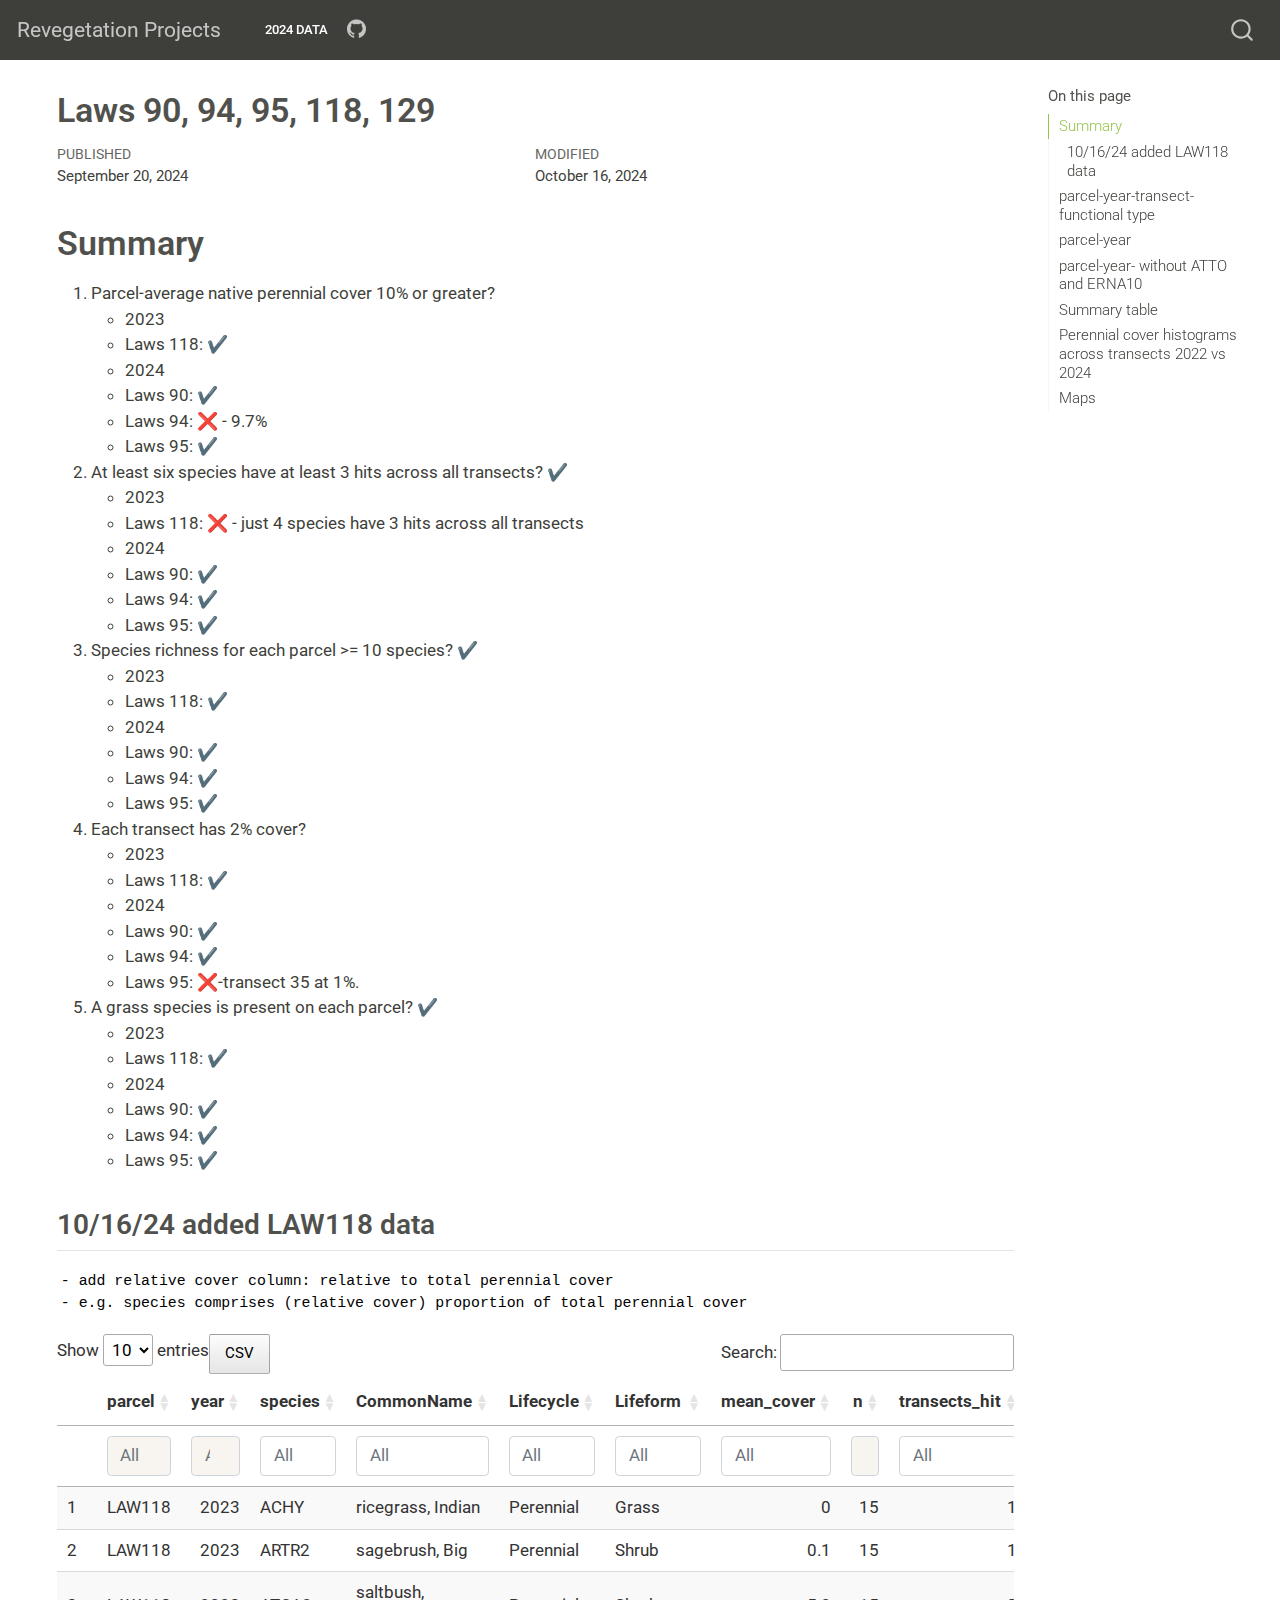
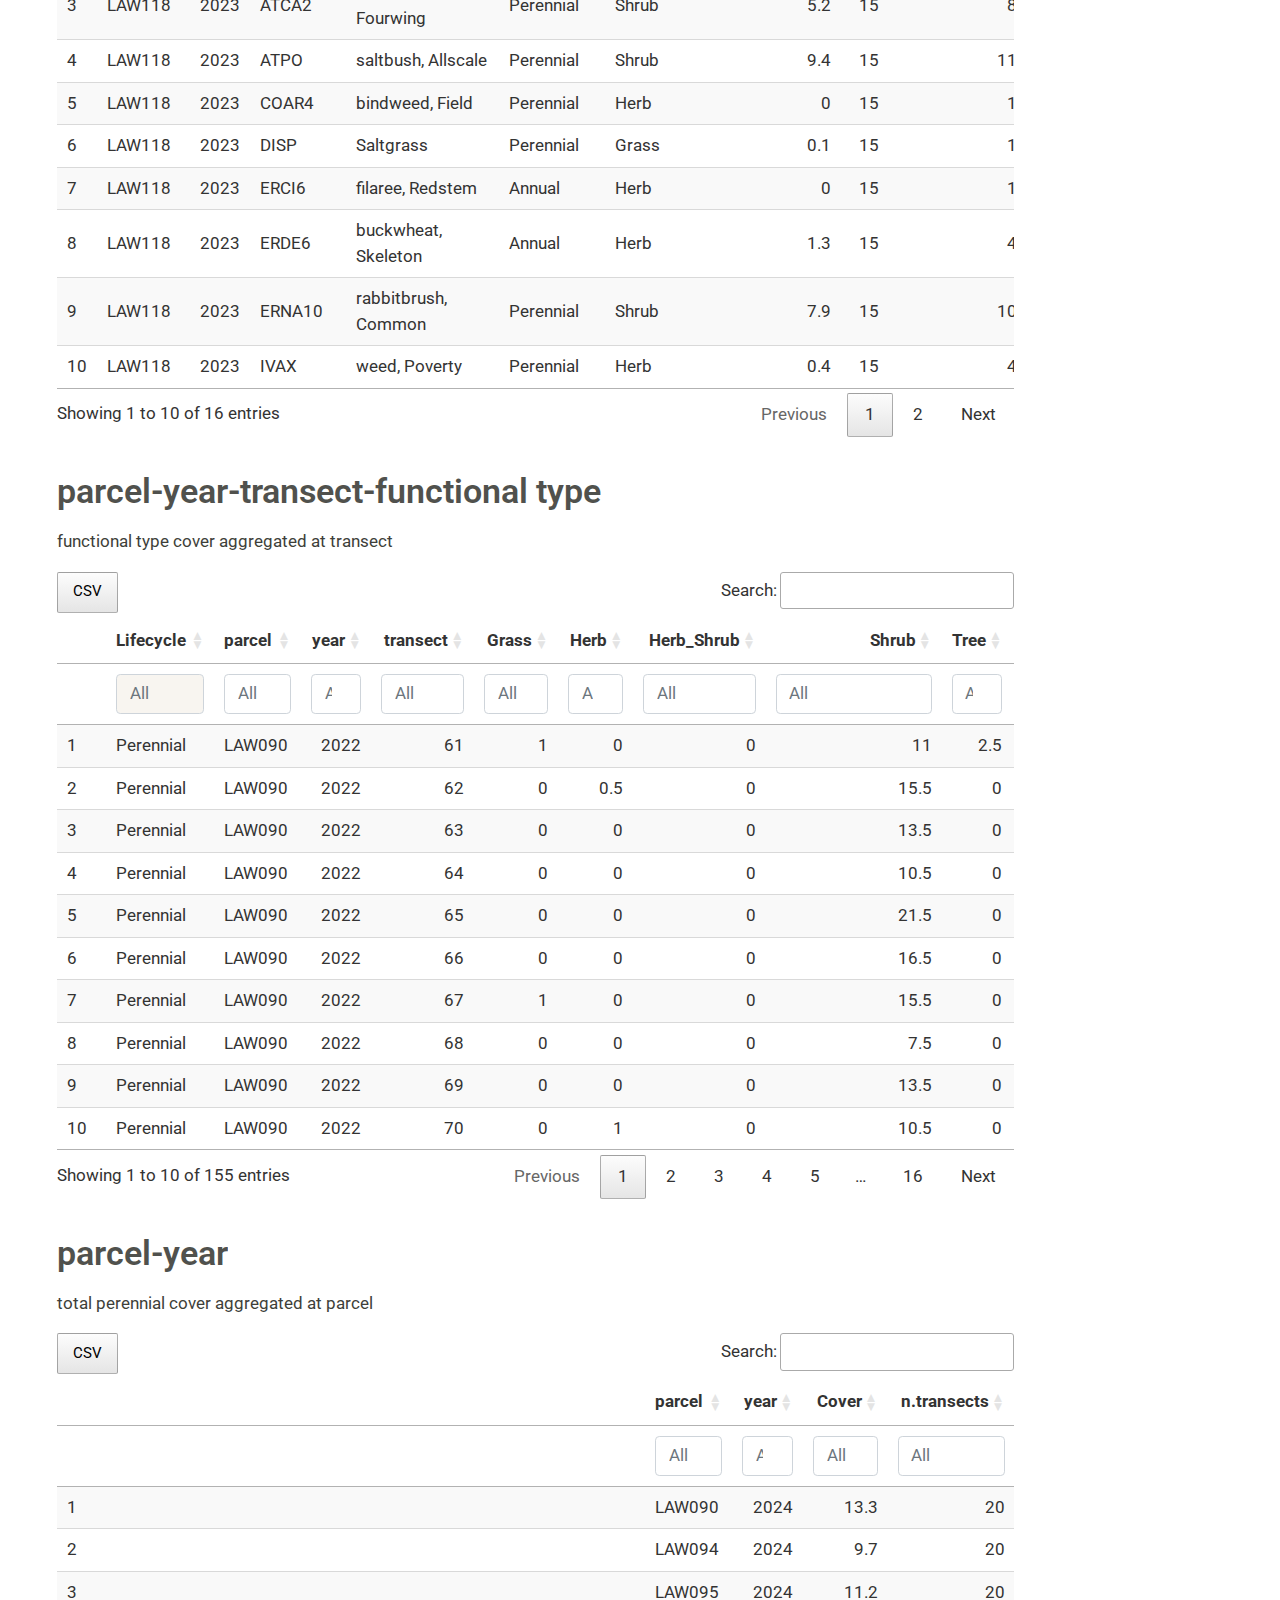
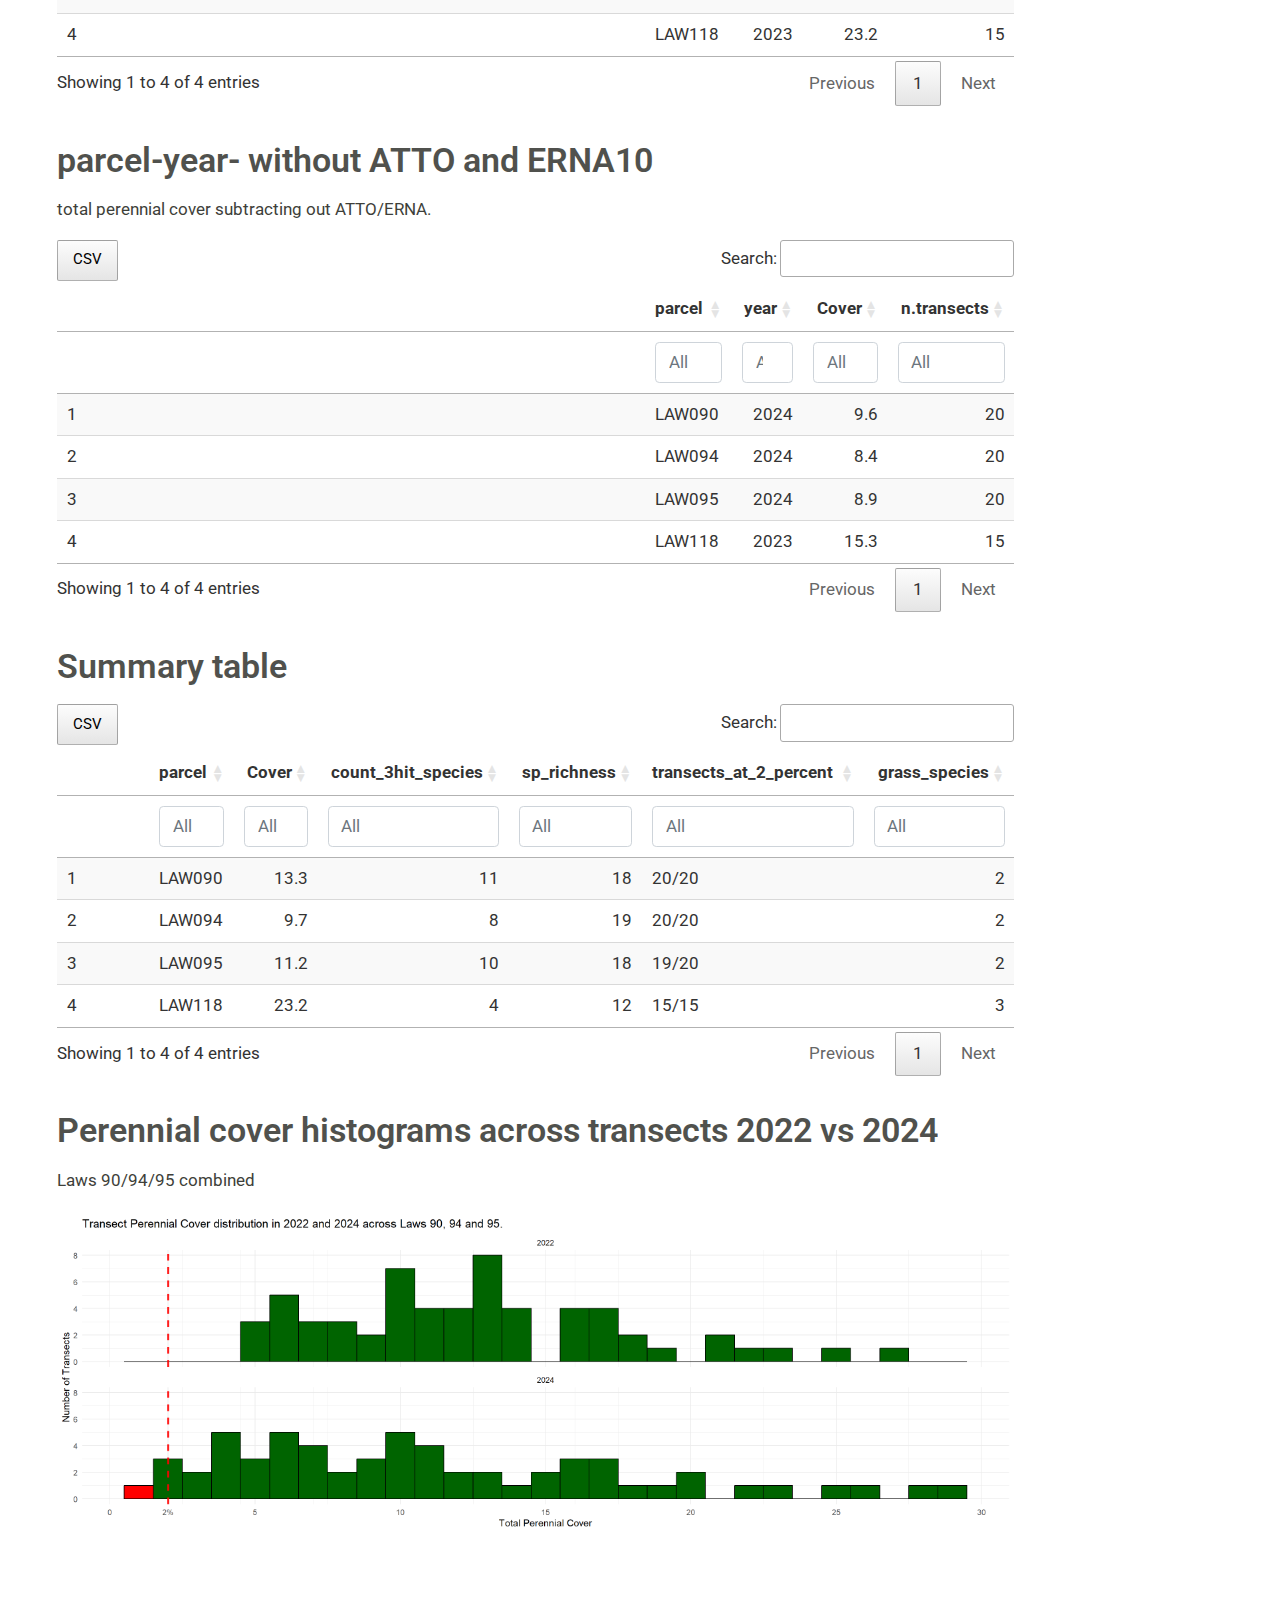
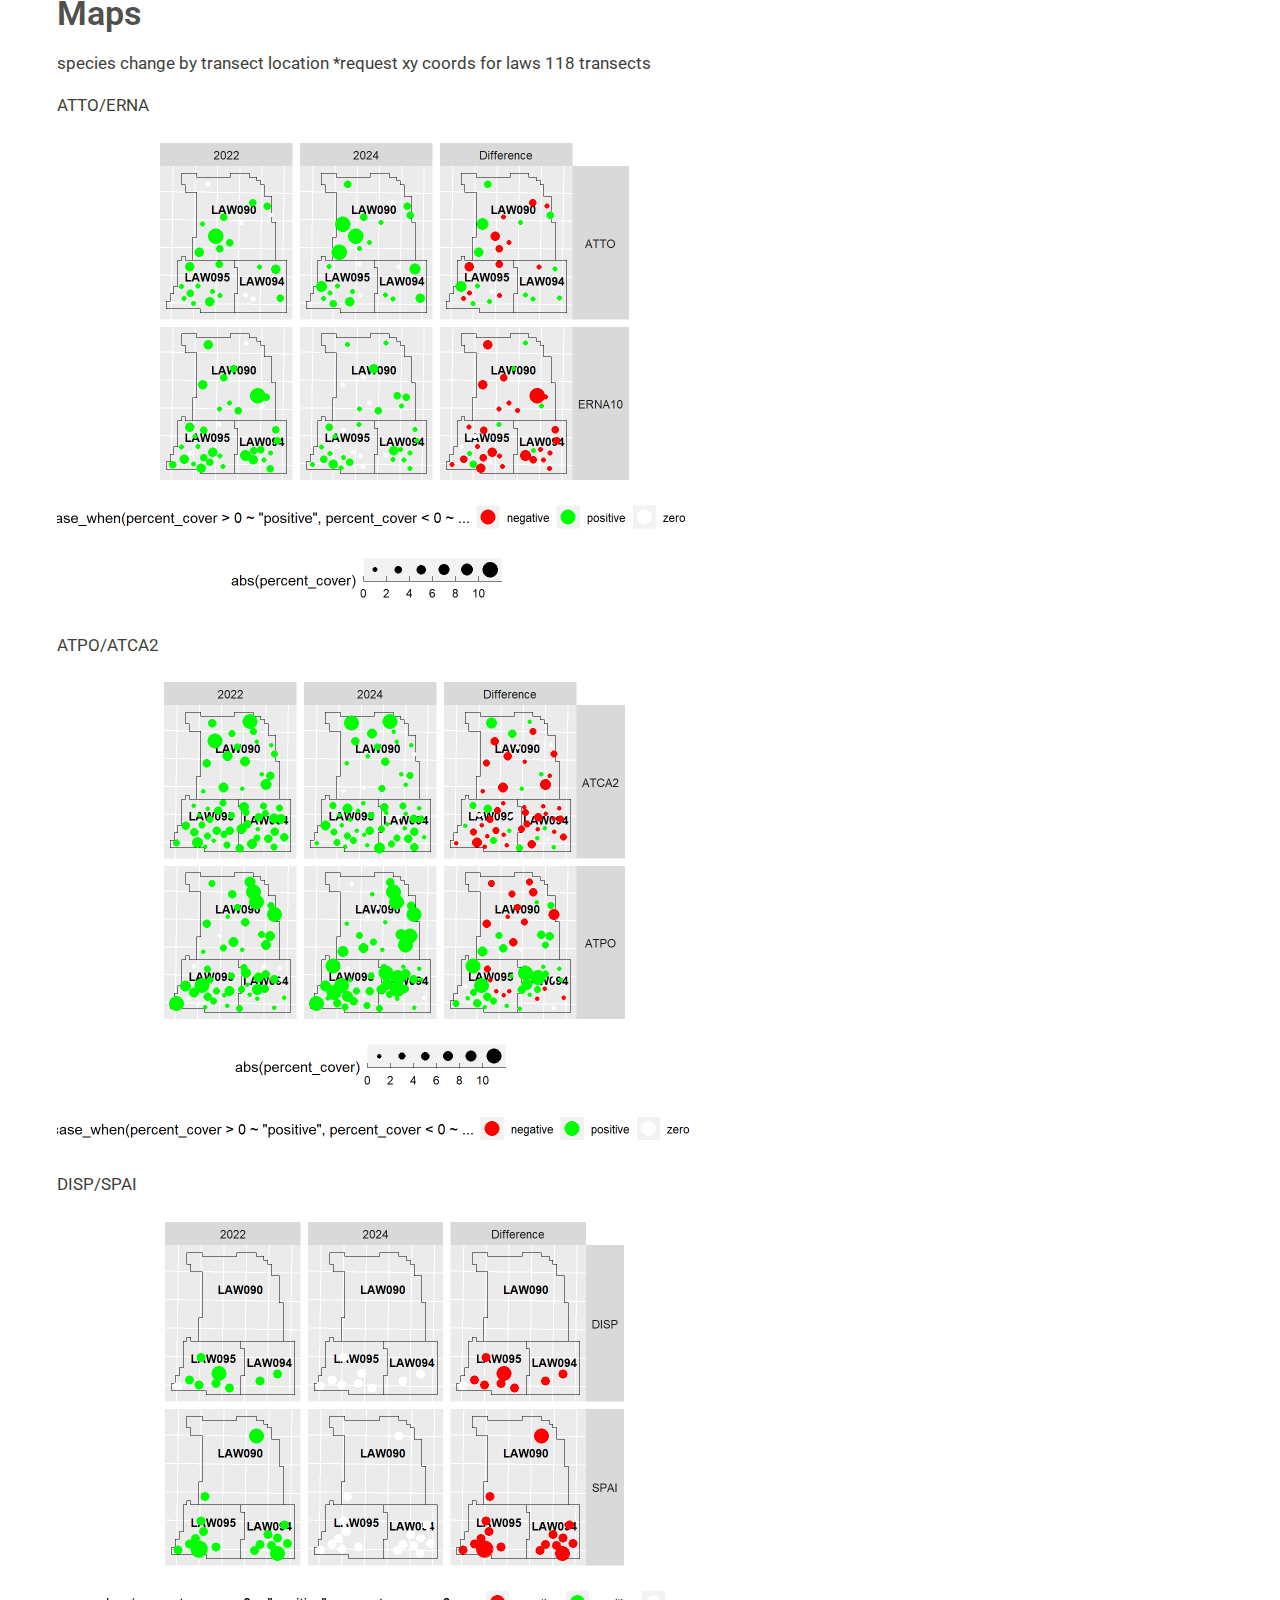
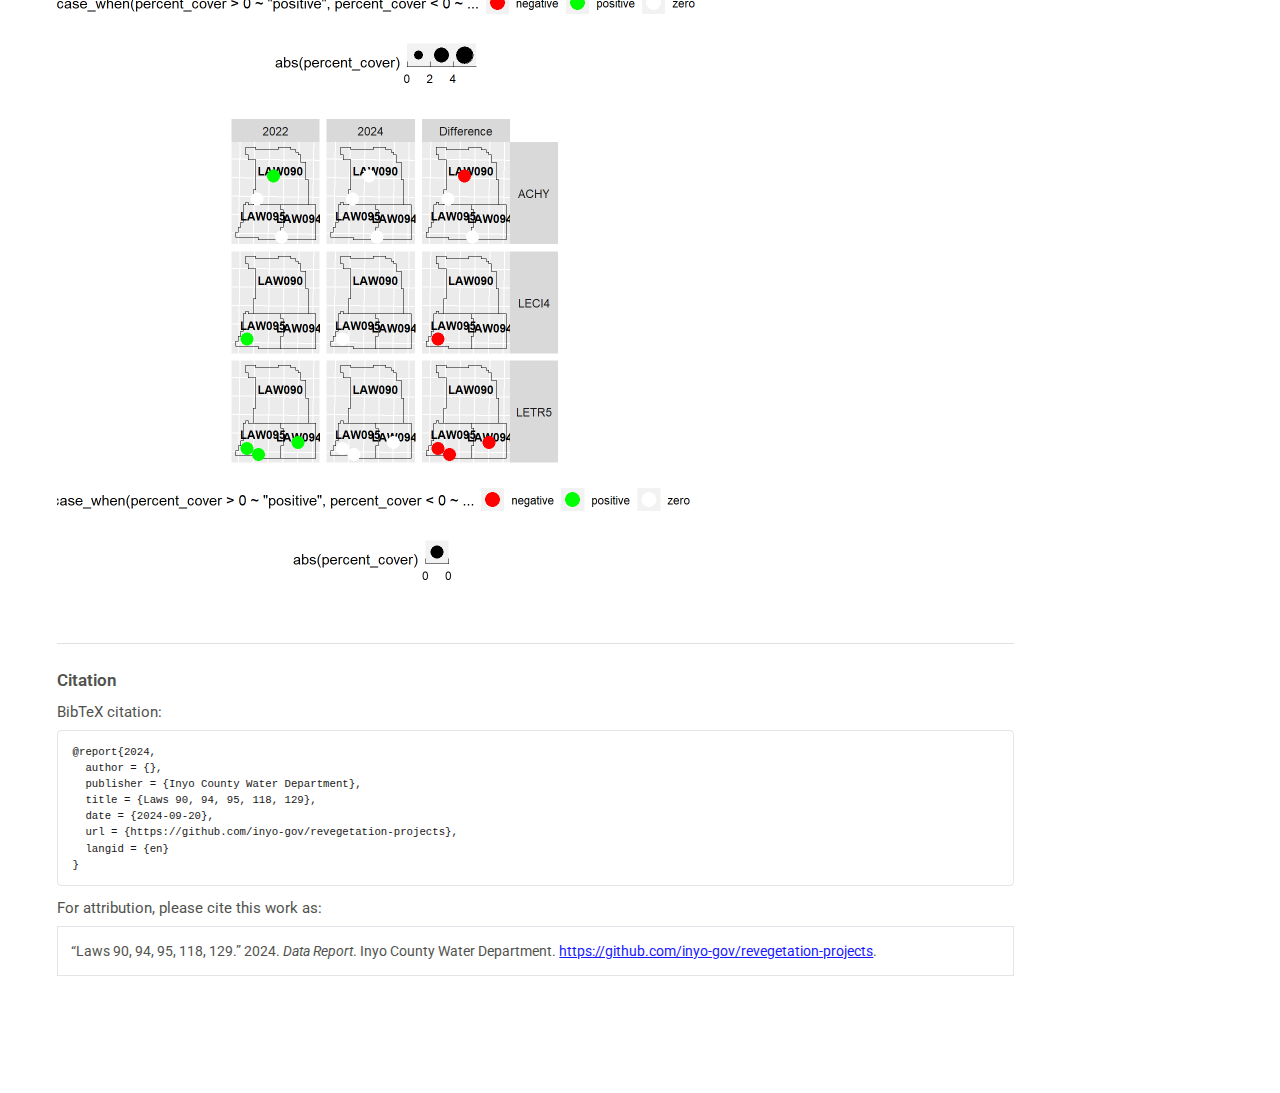
==== commit 3afc0759: "update with law118" ====
--- a/docs/index.html
+++ b/docs/index.html
@@ -108,20 +108,18 @@
         <nav id="TOC" role="doc-toc" class="toc-active"><h2 id="toc-title">On this page</h2>
    
   <ul>
-<li><a href="#summary" id="toc-summary" class="nav-link active" data-scroll-target="#summary">summary</a></li>
-  <li>
-<a href="#parcel-year-species-cover" id="toc-parcel-year-species-cover" class="nav-link" data-scroll-target="#parcel-year-species-cover">parcel-year-species-cover</a>
+<li>
+<a href="#summary" id="toc-summary" class="nav-link active" data-scroll-target="#summary">Summary</a>
   <ul class="collapse">
-<li><a href="#relative-cover" id="toc-relative-cover" class="nav-link" data-scroll-target="#relative-cover">relative cover</a></li>
+<li><a href="#added-law118-data" id="toc-added-law118-data" class="nav-link" data-scroll-target="#added-law118-data">10/16/24 added LAW118 data</a></li>
   </ul>
 </li>
-  <li><a href="#parcel-year-transect-functional-type-cover" id="toc-parcel-year-transect-functional-type-cover" class="nav-link" data-scroll-target="#parcel-year-transect-functional-type-cover">parcel-year-transect-functional type-cover</a></li>
-  <li><a href="#parcel-year-functional-type-cover" id="toc-parcel-year-functional-type-cover" class="nav-link" data-scroll-target="#parcel-year-functional-type-cover">parcel-year-functional type cover</a></li>
-  <li><a href="#parcel-year-functional-type-cover---without-atto-and-erna10" id="toc-parcel-year-functional-type-cover---without-atto-and-erna10" class="nav-link" data-scroll-target="#parcel-year-functional-type-cover---without-atto-and-erna10">parcel-year-functional type cover - without ATTO and ERNA10</a></li>
-  <li><a href="#parcel-year-transect-totalhits" id="toc-parcel-year-transect-totalhits" class="nav-link" data-scroll-target="#parcel-year-transect-totalhits">parcel-year-transect-totalhits</a></li>
-  <li><a href="#parcel-summary-table" id="toc-parcel-summary-table" class="nav-link" data-scroll-target="#parcel-summary-table">parcel summary table</a></li>
-  <li><a href="#cover-histogram-across-transects-2022-vs-2024" id="toc-cover-histogram-across-transects-2022-vs-2024" class="nav-link" data-scroll-target="#cover-histogram-across-transects-2022-vs-2024">cover histogram across transects 2022 vs 2024</a></li>
-  <li><a href="#maps" id="toc-maps" class="nav-link" data-scroll-target="#maps">maps</a></li>
+  <li><a href="#parcel-year-transect-functional-type" id="toc-parcel-year-transect-functional-type" class="nav-link" data-scroll-target="#parcel-year-transect-functional-type">parcel-year-transect-functional type</a></li>
+  <li><a href="#parcel-year" id="toc-parcel-year" class="nav-link" data-scroll-target="#parcel-year">parcel-year</a></li>
+  <li><a href="#parcel-year--without-atto-and-erna10" id="toc-parcel-year--without-atto-and-erna10" class="nav-link" data-scroll-target="#parcel-year--without-atto-and-erna10">parcel-year- without ATTO and ERNA10</a></li>
+  <li><a href="#summary-table" id="toc-summary-table" class="nav-link" data-scroll-target="#summary-table">Summary table</a></li>
+  <li><a href="#perennial-cover-histograms-across-transects-2022-vs-2024" id="toc-perennial-cover-histograms-across-transects-2022-vs-2024" class="nav-link" data-scroll-target="#perennial-cover-histograms-across-transects-2022-vs-2024">Perennial cover histograms across transects 2022 vs 2024</a></li>
+  <li><a href="#maps" id="toc-maps" class="nav-link" data-scroll-target="#maps">Maps</a></li>
   </ul></nav>
     </div>
 <!-- main -->
@@ -151,7 +149,7 @@
   </div>
   
 
-</header><section id="summary" class="level1"><h1>summary</h1>
+</header><section id="summary" class="level1"><h1>Summary</h1>
 <ol type="1">
 <li>Parcel-average native perennial cover 10% or greater?
 <ul>
@@ -203,58 +201,55 @@
 <li>Laws 95: ✔️</li>
 </ul>
 </li>
-</ol></section><section id="parcel-year-species-cover" class="level1"><h1>parcel-year-species-cover</h1>
-<p>10/16/24 added LAW118 data</p>
-<section id="relative-cover" class="level2"><h2 class="anchored" data-anchor-id="relative-cover">relative cover</h2>
-<p>relative to total perennial cover species comprises xx proportion of total perennial cover</p>
-<div class="cell">
-<div class="cell-output-display">
-
-<div class="datatables html-widget html-fill-item-overflow-hidden html-fill-item" id="htmlwidget-3a6ac84d126e2dbe80c5" style="width:100%;height:auto;"></div>
-<script type="application/json" data-for="htmlwidget-3a6ac84d126e2dbe80c5">{"x":{"filter":"top","vertical":false,"filterHTML":"<tr>\n  <td><\/td>\n  <td data-type=\"character\" style=\"vertical-align: top;\">\n    <div class=\"form-group has-feedback\" style=\"margin-bottom: auto;\">\n      <input type=\"search\" placeholder=\"All\" class=\"form-control\" style=\"width: 100%;\" disabled=\"\"/>\n      <span class=\"glyphicon glyphicon-remove-circle form-control-feedback\"><\/span>\n    <\/div>\n  <\/td>\n  <td data-type=\"number\" style=\"vertical-align: top;\">\n    <div class=\"form-group has-feedback\" style=\"margin-bottom: auto;\">\n      <input type=\"search\" placeholder=\"All\" class=\"form-control\" style=\"width: 100%;\" disabled=\"\"/>\n      <span class=\"glyphicon glyphicon-remove-circle form-control-feedback\"><\/span>\n    <\/div>\n    <div style=\"display: none;position: absolute;width: 200px;opacity: 1\">\n      <div data-min=\"0\" data-max=\"1\"><\/div>\n      <span style=\"float: left;\"><\/span>\n      <span style=\"float: right;\"><\/span>\n    <\/div>\n  <\/td>\n  <td data-type=\"character\" style=\"vertical-align: top;\">\n    <div class=\"form-group has-feedback\" style=\"margin-bottom: auto;\">\n      <input type=\"search\" placeholder=\"All\" class=\"form-control\" style=\"width: 100%;\"/>\n      <span class=\"glyphicon glyphicon-remove-circle form-control-feedback\"><\/span>\n    <\/div>\n  <\/td>\n  <td data-type=\"character\" style=\"vertical-align: top;\">\n    <div class=\"form-group has-feedback\" style=\"margin-bottom: auto;\">\n      <input type=\"search\" placeholder=\"All\" class=\"form-control\" style=\"width: 100%;\"/>\n      <span class=\"glyphicon glyphicon-remove-circle form-control-feedback\"><\/span>\n    <\/div>\n  <\/td>\n  <td data-type=\"character\" style=\"vertical-align: top;\">\n    <div class=\"form-group has-feedback\" style=\"margin-bottom: auto;\">\n      <input type=\"search\" placeholder=\"All\" class=\"form-control\" style=\"width: 100%;\"/>\n      <span class=\"glyphicon glyphicon-remove-circle form-control-feedback\"><\/span>\n    <\/div>\n  <\/td>\n  <td data-type=\"character\" style=\"vertical-align: top;\">\n    <div class=\"form-group has-feedback\" style=\"margin-bottom: auto;\">\n      <input type=\"search\" placeholder=\"All\" class=\"form-control\" style=\"width: 100%;\"/>\n      <span class=\"glyphicon glyphicon-remove-circle form-control-feedback\"><\/span>\n    <\/div>\n  <\/td>\n  <td data-type=\"number\" style=\"vertical-align: top;\">\n    <div class=\"form-group has-feedback\" style=\"margin-bottom: auto;\">\n      <input type=\"search\" placeholder=\"All\" class=\"form-control\" style=\"width: 100%;\"/>\n      <span class=\"glyphicon glyphicon-remove-circle form-control-feedback\"><\/span>\n    <\/div>\n    <div style=\"display: none;position: absolute;width: 200px;opacity: 1\">\n      <div data-min=\"0\" data-max=\"18.5\" data-scale=\"1\"><\/div>\n      <span style=\"float: left;\"><\/span>\n      <span style=\"float: right;\"><\/span>\n    <\/div>\n  <\/td>\n  <td data-type=\"number\" style=\"vertical-align: top;\">\n    <div class=\"form-group has-feedback\" style=\"margin-bottom: auto;\">\n      <input type=\"search\" placeholder=\"All\" class=\"form-control\" style=\"width: 100%;\" disabled=\"\"/>\n      <span class=\"glyphicon glyphicon-remove-circle form-control-feedback\"><\/span>\n    <\/div>\n    <div style=\"display: none;position: absolute;width: 200px;opacity: 1\">\n      <div data-min=\"0\" data-max=\"1\"><\/div>\n      <span style=\"float: left;\"><\/span>\n      <span style=\"float: right;\"><\/span>\n    <\/div>\n  <\/td>\n  <td data-type=\"integer\" style=\"vertical-align: top;\">\n    <div class=\"form-group has-feedback\" style=\"margin-bottom: auto;\">\n      <input type=\"search\" placeholder=\"All\" class=\"form-control\" style=\"width: 100%;\"/>\n      <span class=\"glyphicon glyphicon-remove-circle form-control-feedback\"><\/span>\n    <\/div>\n    <div style=\"display: none;position: absolute;width: 200px;opacity: 1\">\n      <div data-min=\"1\" data-max=\"15\"><\/div>\n      <span style=\"float: left;\"><\/span>\n      <span style=\"float: right;\"><\/span>\n    <\/div>\n  <\/td>\n  <td data-type=\"number\" style=\"vertical-align: top;\">\n    <div class=\"form-group has-feedback\" style=\"margin-bottom: auto;\">\n      <input type=\"search\" placeholder=\"All\" class=\"form-control\" style=\"width: 100%;\"/>\n      <span class=\"glyphicon glyphicon-remove-circle form-control-feedback\"><\/span>\n    <\/div>\n    <div style=\"display: none;position: absolute;width: 200px;opacity: 1\">\n      <div data-min=\"0.1\" data-max=\"40.5\" data-scale=\"1\"><\/div>\n      <span style=\"float: left;\"><\/span>\n      <span style=\"float: right;\"><\/span>\n    <\/div>\n  <\/td>\n  <td data-type=\"number\" style=\"vertical-align: top;\">\n    <div class=\"form-group has-feedback\" style=\"margin-bottom: auto;\">\n      <input type=\"search\" placeholder=\"All\" class=\"form-control\" style=\"width: 100%;\" disabled=\"\"/>\n      <span class=\"glyphicon glyphicon-remove-circle form-control-feedback\"><\/span>\n    <\/div>\n    <div style=\"display: none;position: absolute;width: 200px;opacity: 1\">\n      <div data-min=\"0\" data-max=\"1\" data-scale=\"1\"><\/div>\n      <span style=\"float: left;\"><\/span>\n      <span style=\"float: right;\"><\/span>\n    <\/div>\n  <\/td>\n<\/tr>","extensions":["Buttons"],"data":[["1","2","3","4","5","6","7","8","9","10","11","12","13","14","15","16"],["LAW118","LAW118","LAW118","LAW118","LAW118","LAW118","LAW118","LAW118","LAW118","LAW118","LAW118","LAW118","LAW118","LAW118","LAW118","LAW118"],[2023,2023,2023,2023,2023,2023,2023,2023,2023,2023,2023,2023,2023,2023,2023,2023],["ACHY","ARTR2","ATCA2","ATPO","COAR4","DISP","ERCI6","ERDE6","ERNA10","IVAX","KRLA2","LACO13","SATR12","SPAI","STPA4","SYAS3"],["ricegrass, Indian","sagebrush, Big","saltbush, Fourwing","saltbush, Allscale","bindweed, Field","Saltgrass","filaree, Redstem","buckwheat, Skeleton","rabbitbrush, Common","weed, Poverty","Winterfat","horseweed, Coulter's","Tumbleweed /thistle, Russian","sacaton, Alkali","wire-lettuce, Common","aster, Long-leaved"],["Perennial","Perennial","Perennial","Perennial","Perennial","Perennial","Annual","Annual","Perennial","Perennial","Perennial","Annual","Annual","Perennial","Perennial","Perennial"],["Grass","Shrub","Shrub","Shrub","Herb","Grass","Herb","Herb","Shrub","Herb","Shrub","Herb","Herb","Grass","Herb_Shrub","Herb"],[0,0.1,5.2,9.4,0,0.1,0,1.3,7.9,0.4,0,0.2,18.5,0.1,0,0],[15,15,15,15,15,15,15,15,15,15,15,15,15,15,15,15],[1,1,8,11,1,1,1,4,10,4,1,1,15,1,1,1],[0.1,0.3,22.2,40.5,0.1,0.3,null,null,34,1.7,0.1,null,null,0.3,0.1,0.1],[23.2,23.2,23.2,23.2,23.2,23.2,null,null,23.2,23.2,23.2,null,null,23.2,23.2,23.2]],"container":"<table class=\"display\">\n  <thead>\n    <tr>\n      <th> <\/th>\n      <th>parcel<\/th>\n      <th>year<\/th>\n      <th>species<\/th>\n      <th>CommonName<\/th>\n      <th>Lifecycle<\/th>\n      <th>Lifeform<\/th>\n      <th>mean_cover<\/th>\n      <th>n<\/th>\n      <th>transects_hit<\/th>\n      <th>rel_cov<\/th>\n      <th>perennial_cover<\/th>\n    <\/tr>\n  <\/thead>\n<\/table>","options":{"autoWidth":true,"scrollX":true,"columnDefs":[{"width":"100%","targets":"_all"},{"className":"dt-right","targets":[2,7,8,9,10,11]},{"orderable":false,"targets":0}],"dom":"lBfrtip","buttons":["csv"],"lengthMenu":[[5,10,15,25,50,-1],["5","10","15","25","50","All"]],"pageLength":10,"searching":true,"order":[],"orderClasses":false,"orderCellsTop":true}},"evals":[],"jsHooks":[]}</script>
-</div>
-</div>
-</section></section><section id="parcel-year-transect-functional-type-cover" class="level1"><h1>parcel-year-transect-functional type-cover</h1>
-<p>functional type cover aggregated at transect and averaged to parcel</p>
-<p>functional type cover LAW118</p>
-<div class="cell">
-<div class="cell-output-display">
-
-<div class="datatables html-widget html-fill-item-overflow-hidden html-fill-item" id="htmlwidget-ff46572d8a0da6e55f5a" style="width:100%;height:auto;"></div>
-<script type="application/json" data-for="htmlwidget-ff46572d8a0da6e55f5a">{"x":{"filter":"top","vertical":false,"filterHTML":"<tr>\n  <td><\/td>\n  <td data-type=\"character\" style=\"vertical-align: top;\">\n    <div class=\"form-group has-feedback\" style=\"margin-bottom: auto;\">\n      <input type=\"search\" placeholder=\"All\" class=\"form-control\" style=\"width: 100%;\" disabled=\"\"/>\n      <span class=\"glyphicon glyphicon-remove-circle form-control-feedback\"><\/span>\n    <\/div>\n  <\/td>\n  <td data-type=\"character\" style=\"vertical-align: top;\">\n    <div class=\"form-group has-feedback\" style=\"margin-bottom: auto;\">\n      <input type=\"search\" placeholder=\"All\" class=\"form-control\" style=\"width: 100%;\"/>\n      <span class=\"glyphicon glyphicon-remove-circle form-control-feedback\"><\/span>\n    <\/div>\n  <\/td>\n  <td data-type=\"number\" style=\"vertical-align: top;\">\n    <div class=\"form-group has-feedback\" style=\"margin-bottom: auto;\">\n      <input type=\"search\" placeholder=\"All\" class=\"form-control\" style=\"width: 100%;\"/>\n      <span class=\"glyphicon glyphicon-remove-circle form-control-feedback\"><\/span>\n    <\/div>\n    <div style=\"display: none;position: absolute;width: 200px;opacity: 1\">\n      <div data-min=\"2022\" data-max=\"2024\"><\/div>\n      <span style=\"float: left;\"><\/span>\n      <span style=\"float: right;\"><\/span>\n    <\/div>\n  <\/td>\n  <td data-type=\"number\" style=\"vertical-align: top;\">\n    <div class=\"form-group has-feedback\" style=\"margin-bottom: auto;\">\n      <input type=\"search\" placeholder=\"All\" class=\"form-control\" style=\"width: 100%;\"/>\n      <span class=\"glyphicon glyphicon-remove-circle form-control-feedback\"><\/span>\n    <\/div>\n    <div style=\"display: none;position: absolute;width: 200px;opacity: 1\">\n      <div data-min=\"1\" data-max=\"80\"><\/div>\n      <span style=\"float: left;\"><\/span>\n      <span style=\"float: right;\"><\/span>\n    <\/div>\n  <\/td>\n  <td data-type=\"number\" style=\"vertical-align: top;\">\n    <div class=\"form-group has-feedback\" style=\"margin-bottom: auto;\">\n      <input type=\"search\" placeholder=\"All\" class=\"form-control\" style=\"width: 100%;\"/>\n      <span class=\"glyphicon glyphicon-remove-circle form-control-feedback\"><\/span>\n    <\/div>\n    <div style=\"display: none;position: absolute;width: 200px;opacity: 1\">\n      <div data-min=\"0\" data-max=\"5\" data-scale=\"15\"><\/div>\n      <span style=\"float: left;\"><\/span>\n      <span style=\"float: right;\"><\/span>\n    <\/div>\n  <\/td>\n  <td data-type=\"number\" style=\"vertical-align: top;\">\n    <div class=\"form-group has-feedback\" style=\"margin-bottom: auto;\">\n      <input type=\"search\" placeholder=\"All\" class=\"form-control\" style=\"width: 100%;\"/>\n      <span class=\"glyphicon glyphicon-remove-circle form-control-feedback\"><\/span>\n    <\/div>\n    <div style=\"display: none;position: absolute;width: 200px;opacity: 1\">\n      <div data-min=\"0\" data-max=\"2\" data-scale=\"1\"><\/div>\n      <span style=\"float: left;\"><\/span>\n      <span style=\"float: right;\"><\/span>\n    <\/div>\n  <\/td>\n  <td data-type=\"number\" style=\"vertical-align: top;\">\n    <div class=\"form-group has-feedback\" style=\"margin-bottom: auto;\">\n      <input type=\"search\" placeholder=\"All\" class=\"form-control\" style=\"width: 100%;\"/>\n      <span class=\"glyphicon glyphicon-remove-circle form-control-feedback\"><\/span>\n    <\/div>\n    <div style=\"display: none;position: absolute;width: 200px;opacity: 1\">\n      <div data-min=\"0\" data-max=\"0.5\" data-scale=\"1\"><\/div>\n      <span style=\"float: left;\"><\/span>\n      <span style=\"float: right;\"><\/span>\n    <\/div>\n  <\/td>\n  <td data-type=\"number\" style=\"vertical-align: top;\">\n    <div class=\"form-group has-feedback\" style=\"margin-bottom: auto;\">\n      <input type=\"search\" placeholder=\"All\" class=\"form-control\" style=\"width: 100%;\"/>\n      <span class=\"glyphicon glyphicon-remove-circle form-control-feedback\"><\/span>\n    <\/div>\n    <div style=\"display: none;position: absolute;width: 200px;opacity: 1\">\n      <div data-min=\"1\" data-max=\"43\" data-scale=\"15\"><\/div>\n      <span style=\"float: left;\"><\/span>\n      <span style=\"float: right;\"><\/span>\n    <\/div>\n  <\/td>\n  <td data-type=\"number\" style=\"vertical-align: top;\">\n    <div class=\"form-group has-feedback\" style=\"margin-bottom: auto;\">\n      <input type=\"search\" placeholder=\"All\" class=\"form-control\" style=\"width: 100%;\"/>\n      <span class=\"glyphicon glyphicon-remove-circle form-control-feedback\"><\/span>\n    <\/div>\n    <div style=\"display: none;position: absolute;width: 200px;opacity: 1\">\n      <div data-min=\"0\" data-max=\"4.5\" data-scale=\"1\"><\/div>\n      <span style=\"float: left;\"><\/span>\n      <span style=\"float: right;\"><\/span>\n    <\/div>\n  <\/td>\n  <td data-type=\"number\" style=\"vertical-align: top;\">\n    <div class=\"form-group has-feedback\" style=\"margin-bottom: auto;\">\n      <input type=\"search\" placeholder=\"All\" class=\"form-control\" style=\"width: 100%;\"/>\n      <span class=\"glyphicon glyphicon-remove-circle form-control-feedback\"><\/span>\n    <\/div>\n    <div style=\"display: none;position: absolute;width: 200px;opacity: 1\">\n      <div data-min=\"1\" data-max=\"43.5\" data-scale=\"15\"><\/div>\n      <span style=\"float: left;\"><\/span>\n      <span style=\"float: right;\"><\/span>\n    <\/div>\n  <\/td>\n  <td data-type=\"number\" style=\"vertical-align: top;\">\n    <div class=\"form-group has-feedback\" style=\"margin-bottom: auto;\">\n      <input type=\"search\" placeholder=\"All\" class=\"form-control\" style=\"width: 100%;\"/>\n      <span class=\"glyphicon glyphicon-remove-circle form-control-feedback\"><\/span>\n    <\/div>\n    <div style=\"display: none;position: absolute;width: 200px;opacity: 1\">\n      <div data-min=\"3.5\" data-max=\"64.5\" data-scale=\"15\"><\/div>\n      <span style=\"float: left;\"><\/span>\n      <span style=\"float: right;\"><\/span>\n    <\/div>\n  <\/td>\n  <td data-type=\"number\" style=\"vertical-align: top;\">\n    <div class=\"form-group has-feedback\" style=\"margin-bottom: auto;\">\n      <input type=\"search\" placeholder=\"All\" class=\"form-control\" style=\"width: 100%;\"/>\n      <span class=\"glyphicon glyphicon-remove-circle form-control-feedback\"><\/span>\n    <\/div>\n    <div style=\"display: none;position: absolute;width: 200px;opacity: 1\">\n      <div data-min=\"0.545454545454545\" data-max=\"1\" data-scale=\"15\"><\/div>\n      <span style=\"float: left;\"><\/span>\n      <span style=\"float: right;\"><\/span>\n    <\/div>\n  <\/td>\n  <td data-type=\"number\" style=\"vertical-align: top;\">\n    <div class=\"form-group has-feedback\" style=\"margin-bottom: auto;\">\n      <input type=\"search\" placeholder=\"All\" class=\"form-control\" style=\"width: 100%;\"/>\n      <span class=\"glyphicon glyphicon-remove-circle form-control-feedback\"><\/span>\n    <\/div>\n    <div style=\"display: none;position: absolute;width: 200px;opacity: 1\">\n      <div data-min=\"0\" data-max=\"0.454545454545455\" data-scale=\"15\"><\/div>\n      <span style=\"float: left;\"><\/span>\n      <span style=\"float: right;\"><\/span>\n    <\/div>\n  <\/td>\n  <td data-type=\"number\" style=\"vertical-align: top;\">\n    <div class=\"form-group has-feedback\" style=\"margin-bottom: auto;\">\n      <input type=\"search\" placeholder=\"All\" class=\"form-control\" style=\"width: 100%;\"/>\n      <span class=\"glyphicon glyphicon-remove-circle form-control-feedback\"><\/span>\n    <\/div>\n    <div style=\"display: none;position: absolute;width: 200px;opacity: 1\">\n      <div data-min=\"0\" data-max=\"0.214285714285715\" data-scale=\"15\"><\/div>\n      <span style=\"float: left;\"><\/span>\n      <span style=\"float: right;\"><\/span>\n    <\/div>\n  <\/td>\n<\/tr>","extensions":["Buttons"],"data":[["1","2","3","4","5","6","7","8","9","10","11","12","13","14","15","16","17","18","19","20","21","22","23","24","25","26","27","28","29","30","31","32","33","34","35","36","37","38","39","40","41","42","43","44","45","46","47","48","49","50","51","52","53","54","55","56","57","58","59","60","61","62","63","64","65","66","67","68","69","70","71","72","73","74","75","76","77","78","79","80","81","82","83","84","85","86","87","88","89","90","91","92","93","94","95","96","97","98","99","100","101","102","103","104","105","106","107","108","109","110","111","112","113","114","115","116","117","118","119","120","121","122","123","124","125","126","127","128","129","130","131","132","133","134","135","136","137","138","139","140","141","142","143","144","145","146","147","148","149","150","151","152","153","154","155"],["Perennial","Perennial","Perennial","Perennial","Perennial","Perennial","Perennial","Perennial","Perennial","Perennial","Perennial","Perennial","Perennial","Perennial","Perennial","Perennial","Perennial","Perennial","Perennial","Perennial","Perennial","Perennial","Perennial","Perennial","Perennial","Perennial","Perennial","Perennial","Perennial","Perennial","Perennial","Perennial","Perennial","Perennial","Perennial","Perennial","Perennial","Perennial","Perennial","Perennial","Perennial","Perennial","Perennial","Perennial","Perennial","Perennial","Perennial","Perennial","Perennial","Perennial","Perennial","Perennial","Perennial","Perennial","Perennial","Perennial","Perennial","Perennial","Perennial","Perennial","Perennial","Perennial","Perennial","Perennial","Perennial","Perennial","Perennial","Perennial","Perennial","Perennial","Perennial","Perennial","Perennial","Perennial","Perennial","Perennial","Perennial","Perennial","Perennial","Perennial","Perennial","Perennial","Perennial","Perennial","Perennial","Perennial","Perennial","Perennial","Perennial","Perennial","Perennial","Perennial","Perennial","Perennial","Perennial","Perennial","Perennial","Perennial","Perennial","Perennial","Perennial","Perennial","Perennial","Perennial","Perennial","Perennial","Perennial","Perennial","Perennial","Perennial","Perennial","Perennial","Perennial","Perennial","Perennial","Perennial","Perennial","Perennial","Perennial","Perennial","Perennial","Perennial","Perennial","Perennial","Perennial","Perennial","Perennial","Perennial","Perennial","Perennial","Perennial","Perennial","Perennial","Perennial","Perennial","Perennial","Perennial","Perennial","Perennial","Perennial","Perennial","Perennial","Perennial","Perennial","Perennial","Perennial","Perennial","Perennial","Perennial","Perennial","Perennial","Perennial","Perennial","Perennial","Perennial"],["LAW090","LAW090","LAW090","LAW090","LAW090","LAW090","LAW090","LAW090","LAW090","LAW090","LAW090","LAW090","LAW090","LAW090","LAW090","LAW090","LAW090","LAW090","LAW090","LAW090","LAW090","LAW090","LAW090","LAW090","LAW090","LAW090","LAW090","LAW090","LAW090","LAW090","LAW090","LAW090","LAW090","LAW090","LAW090","LAW090","LAW090","LAW090","LAW090","LAW090","LAW094","LAW094","LAW094","LAW094","LAW094","LAW094","LAW094","LAW094","LAW094","LAW094","LAW094","LAW094","LAW094","LAW094","LAW094","LAW094","LAW094","LAW094","LAW094","LAW094","LAW094","LAW094","LAW094","LAW094","LAW094","LAW094","LAW094","LAW094","LAW094","LAW094","LAW094","LAW094","LAW094","LAW094","LAW094","LAW094","LAW094","LAW094","LAW094","LAW094","LAW095","LAW095","LAW095","LAW095","LAW095","LAW095","LAW095","LAW095","LAW095","LAW095","LAW095","LAW095","LAW095","LAW095","LAW095","LAW095","LAW095","LAW095","LAW095","LAW095","LAW095","LAW095","LAW095","LAW095","LAW095","LAW095","LAW095","LAW095","LAW095","LAW095","LAW095","LAW095","LAW095","LAW095","LAW095","LAW095","LAW095","LAW095","LAW095","LAW095","LAW118","LAW118","LAW118","LAW118","LAW118","LAW118","LAW118","LAW118","LAW118","LAW118","LAW118","LAW118","LAW118","LAW118","LAW118","LAW129","LAW129","LAW129","LAW129","LAW129","LAW129","LAW129","LAW129","LAW129","LAW129","LAW129","LAW129","LAW129","LAW129","LAW129","LAW129","LAW129","LAW129","LAW129","LAW129"],[2022,2022,2022,2022,2022,2022,2022,2022,2022,2022,2022,2022,2022,2022,2022,2022,2022,2022,2022,2022,2024,2024,2024,2024,2024,2024,2024,2024,2024,2024,2024,2024,2024,2024,2024,2024,2024,2024,2024,2024,2022,2022,2022,2022,2022,2022,2022,2022,2022,2022,2022,2022,2022,2022,2022,2022,2022,2022,2022,2022,2024,2024,2024,2024,2024,2024,2024,2024,2024,2024,2024,2024,2024,2024,2024,2024,2024,2024,2024,2024,2022,2022,2022,2022,2022,2022,2022,2022,2022,2022,2022,2022,2022,2022,2022,2022,2022,2022,2022,2022,2024,2024,2024,2024,2024,2024,2024,2024,2024,2024,2024,2024,2024,2024,2024,2024,2024,2024,2024,2024,2023,2023,2023,2023,2023,2023,2023,2023,2023,2023,2023,2023,2023,2023,2023,2022,2022,2022,2022,2022,2022,2022,2022,2022,2022,2022,2022,2022,2022,2022,2022,2022,2022,2022,2022],[61,62,63,64,65,66,67,68,69,70,71,72,73,74,75,76,77,78,79,80,61,62,63,64,65,66,67,68,69,70,71,72,73,74,75,76,77,78,79,80,41,42,43,44,45,46,47,48,49,50,51,52,53,54,55,56,57,58,59,60,41,42,43,44,45,46,47,48,49,50,51,52,53,54,55,56,57,58,59,60,21,22,23,24,25,26,27,28,29,30,31,32,33,34,35,36,37,38,39,40,21,22,23,24,25,26,27,28,29,30,31,32,33,34,35,36,37,38,39,40,1,2,3,4,5,6,7,8,9,10,11,12,13,14,15,1,2,3,4,5,6,7,8,9,10,11,12,13,14,15,16,17,18,19,20],[1,0,0,0,0,0,1,0,0,0,0,0,0,2.5,0,0,0,0,0,0,0,0,0,0,0,0,0,0,0,0,0,0,0,0,0,0,0,0,0,0,0,0,0,0,0,0,0.5,1.5,0,0,0,0,3.5,1,3.5,2.5,0,0,0.5,1.5,0,0,0,0,0,0,0,0,0,0,0,0,0,0,0,0,0,0,0,0,2,0,5,0,0.5,5,2.5,0.5,1,0,0,0,3,3.5,0,0,0,1,0,0,0,0,0,0,0,0,0,0,0,0,0,0,0,0,0,0,0,0,0,0,1,1,0,0,0.5,0,0,0,0,0,0,0,0,0,0,0,0,0,1,0,0,0,0,0.5,0,0,0,0,0,0,0,0,0,0,0],[0,0.5,0,0,0,0,0,0,0,1,0,0,0,0,0,0,0,0,0,0,0,0,0,0,0,0,0,0,0,0,0,0,0,0,0,0,0,0,0,0,0,0,0,0,0,0,0,0,0,0,0,0,0,0,0,0,0,0,0,0,0,0,0,0,0,0,0,0,0,0,0,0,0,0,0,0,0,0,0,0,0,0,0,0,0,0,0,0,0,0,0,0,0,0,0,0,0,0,0,0,0,0,0,0,0,0,0,0,0,0,0,0,0,0,0,0,0,0,0,0,2,1.5,0,1,0,0,0.5,0.5,0,1.5,0,0,0,0,0,0.5,0,0,2,0,0,0.5,0,0,0,1.5,0.5,0,1,0,0.5,0,0,0,0],[0,0,0,0,0,0,0,0,0,0,0,0,0,0,0,0,0,0,0,0,0,0,0,0,0,0,0,0,0,0,0,0,0,0,0,0,0,0,0,0,0,0,0,0,0,0,0,0,0,0,0,0,0,0,0,0,0,0,0,0,0,0,0,0,0,0,0,0,0,0,0,0,0,0,0,0,0,0,0,0,0,0,0,0,0,0,0,0,0,0,0,0,0,0,0,0,0,0,0,0,0,0,0,0,0,0,0,0,0,0,0,0,0,0,0,0,0,0,0,0,0,0,0,0,0,0.5,0,0,0,0,0,0,0,0,0,0,0,0,0,0,0,0,0,0,0,0,0,0,0,0,0,0,0,0,0],[11,15.5,13.5,10.5,21.5,16.5,15.5,7.5,13.5,10.5,7.000000000000001,12.5,22,24.5,21,17,16,17.5,9.5,23.5,24,14,17.5,5,20,11.5,4.5,10,4.5,9,6.5,10.5,23,15.5,19.5,13.5,11.5,17.5,10.5,13.5,8.5,11.5,10,10.5,5,13,10,11.5,14,13,6,7.5,9,9,9.5,8,11.5,10,11.5,9.5,12,12,7.5,18.5,10.5,5,3.5,8,15.5,20.5,5.5,9.5,7.5,7.000000000000001,9,6.5,11,10,8.5,6.5,23.5,18.5,8.5,13,16.5,12.5,3,18.5,8.5,14,6.5,6,11,15,5,6.5,8,7.000000000000001,12.5,6,22.5,26.5,4.5,25.5,16,16,3,29,4.5,16.5,7.000000000000001,2.5,17,6,1,2.5,2,4.5,11.5,6.5,39,33,15,21.5,43,16.5,18,11,10,5.5,21,36.5,27,22.5,19,15,18,23.5,11,12.5,20.5,12,15.5,21,16.5,14,15.5,19.5,29.5,34.5,4,10.5,18.5,9,4],[2.5,0,0,0,0,0,0,0,0,0,0,0,0,0,0,0,0,0,0,0,4.5,0,0,0,0,0,0,0,0,0,0,0,0,0,0,0,0,0,0,0,0,0,0,0,0,0,0,0,0,0,0,0,0,0,0,0,0,0,0,0,0,0,0,0,0,0,0,0,0,0,0,0,0,0,0,0,0,0,0,0,0,0,0,0,0,0,0,0,0,0,0,0,0,0,0,0,0,0,0,0,0,0,0,0,0,0,0,0,0,0,0,0,0,0,0,0,0,0,0,0,0,0,0,0,0,0,0,0,0,0,0,0,0,0,0,0,0,0,0,0,0,0,0,0,0,0,0,0,0,0,0,0,0,0,0],[14.5,16,13.5,10.5,21.5,16.5,16.5,7.5,13.5,11.5,7.000000000000001,12.5,22,27,21,17,16,17.5,9.5,23.5,28.5,14,17.5,5,20,11.5,4.5,10,4.5,9,6.5,10.5,23,15.5,19.5,13.5,11.5,17.5,10.5,13.5,8.5,11.5,10,10.5,5,13,10.5,13,14,13,6,7.5,12.5,10,13,10.5,11.5,10,12,11,12,12,7.5,18.5,10.5,5,3.5,8,15.5,20.5,5.5,9.5,7.5,7.000000000000001,9,6.5,11,10,8.5,6.5,25.5,18.5,13.5,13,17,17.5,5.5,19,9.5,14,6.5,6,14,18.5,5,6.5,8,8,12.5,6,22.5,26.5,4.5,25.5,16,16,3,29,4.5,16.5,7.000000000000001,2.5,17,6,1,2.5,2,4.5,11.5,6.5,42,35.5,15,22.5,43.5,17,18.5,11.5,10,7,21,36.5,27,22.5,19,15.5,18,23.5,14,12.5,20.5,12.5,15.5,21.5,16.5,15.5,16,19.5,30.5,34.5,4.5,10.5,18.5,9,4],[15,21,17.5,18.5,25.5,17,17.5,17,16.5,14,15.5,13.5,22.5,27,22,17.5,17,26,32,25.5,28.5,14,17.5,5,20,16,4.5,12.5,4.5,9,6.5,10.5,23.5,15.5,19.5,13.5,11.5,17.5,11.5,13.5,10.5,14,12.5,12.5,6.5,15.5,13.5,16,15.5,14,15.5,12.5,24.5,21.5,22,22,20.5,22.5,24,20,12,12,8,18.5,10.5,5,3.5,8,15.5,20.5,5.5,9.5,7.5,7.000000000000001,9,6.5,11,10,8.5,6.5,26,19.5,16,13,17.5,19,7.5,19.5,9.5,14.5,7.5,10.5,15,21.5,12.5,13,13,15.5,17,13,23,26.5,5,26,16.5,16,3.5,29,4.5,17,9,3.5,17.5,6,5,5.5,3.5,4.5,11.5,7,61.5,64.5,41,40.5,52.5,43.5,41.5,54,29,45,32.5,44.5,37,32.5,30,17,18,25,22,14,22,18.5,15.5,22,16.5,16.5,21.5,20,30.5,34.5,9.5,11,19.5,12,16],[0.7586206896551724,0.96875,1,1,1,1,0.9393939393939394,1,1,0.9130434782608695,1,1,1,0.9074074074074074,1,1,1,1,1,1,0.8421052631578947,1,1,1,1,1,1,1,1,1,1,1,1,1,1,1,1,1,1,1,1,1,1,1,1,1,0.9523809523809523,0.8846153846153846,1,1,1,1,0.72,0.9,0.7307692307692307,0.7619047619047619,1,1,0.9583333333333334,0.8636363636363636,1,1,1,1,1,1,1,1,1,1,1,1,1,1,1,1,1,1,1,1,0.9215686274509803,1,0.6296296296296297,1,0.9705882352941176,0.7142857142857143,0.5454545454545454,0.9736842105263158,0.8947368421052632,1,1,1,0.7857142857142857,0.8108108108108109,1,1,1,0.8750000000000001,1,1,1,1,1,1,1,1,1,1,1,1,1,1,1,1,1,1,1,1,1,1,0.9285714285714286,0.9295774647887324,1,0.9555555555555556,0.9885057471264368,0.9705882352941176,0.972972972972973,0.9565217391304348,1,0.7857142857142857,1,1,1,1,1,0.967741935483871,1,1,0.7857142857142857,1,1,0.96,1,0.9767441860465116,1,0.9032258064516129,0.96875,1,0.9672131147540983,1,0.8888888888888888,1,1,1,1],[0.06896551724137931,0,0,0,0,0,0.06060606060606061,0,0,0,0,0,0,0.09259259259259259,0,0,0,0,0,0,0,0,0,0,0,0,0,0,0,0,0,0,0,0,0,0,0,0,0,0,0,0,0,0,0,0,0.04761904761904762,0.1153846153846154,0,0,0,0,0.28,0.1,0.2692307692307693,0.2380952380952381,0,0,0.04166666666666666,0.1363636363636364,0,0,0,0,0,0,0,0,0,0,0,0,0,0,0,0,0,0,0,0,0.07843137254901961,0,0.3703703703703703,0,0.02941176470588235,0.2857142857142857,0.4545454545454545,0.02631578947368421,0.1052631578947368,0,0,0,0.2142857142857143,0.1891891891891892,0,0,0,0.125,0,0,0,0,0,0,0,0,0,0,0,0,0,0,0,0,0,0,0,0,0,0,0.02380952380952381,0.02816901408450704,0,0,0.01149425287356322,0,0,0,0,0,0,0,0,0,0,0,0,0,0.07142857142857142,0,0,0,0,0.02325581395348837,0,0,0,0,0,0,0,0,0,0,0],[0,0.03125,0,0,0,0,0,0,0,0.08695652173913043,0,0,0,0,0,0,0,0,0,0,0,0,0,0,0,0,0,0,0,0,0,0,0,0,0,0,0,0,0,0,0,0,0,0,0,0,0,0,0,0,0,0,0,0,0,0,0,0,0,0,0,0,0,0,0,0,0,0,0,0,0,0,0,0,0,0,0,0,0,0,0,0,0,0,0,0,0,0,0,0,0,0,0,0,0,0,0,0,0,0,0,0,0,0,0,0,0,0,0,0,0,0,0,0,0,0,0,0,0,0,0.04761904761904762,0.04225352112676056,0,0.04444444444444445,0,0,0.02702702702702703,0.04347826086956522,0,0.2142857142857143,0,0,0,0,0,0.03225806451612903,0,0,0.1428571428571428,0,0,0.04,0,0,0,0.09677419354838708,0.03125,0,0.03278688524590164,0,0.1111111111111111,0,0,0,0]],"container":"<table class=\"display\">\n  <thead>\n    <tr>\n      <th> <\/th>\n      <th>Lifecycle<\/th>\n      <th>parcel<\/th>\n      <th>year<\/th>\n      <th>transect<\/th>\n      <th>Grass<\/th>\n      <th>Herb<\/th>\n      <th>Herb_Shrub<\/th>\n      <th>Shrub<\/th>\n      <th>Tree<\/th>\n      <th>Cover<\/th>\n      <th>tot.live.cover<\/th>\n      <th>pShrubTran<\/th>\n      <th>pGrassTran<\/th>\n      <th>pHerbTran<\/th>\n    <\/tr>\n  <\/thead>\n<\/table>","options":{"autoWidth":true,"scrollX":true,"columnDefs":[{"width":"100%","targets":"_all"},{"className":"dt-right","targets":[3,4,5,6,7,8,9,10,11,12,13,14]},{"orderable":false,"targets":0}],"dom":"Bfrtip","buttons":["csv"],"order":[],"orderClasses":false,"orderCellsTop":true}},"evals":[],"jsHooks":[]}</script>
-</div>
-</div>
-</section><section id="parcel-year-functional-type-cover" class="level1"><h1>parcel-year-functional type cover</h1>
-<p>functional type cover and total perennial cover aggregated at parcel</p>
-<div class="cell">
-<div class="cell-output-display">
-
-<div class="datatables html-widget html-fill-item-overflow-hidden html-fill-item" id="htmlwidget-cc11ae02fa48ec7ec61b" style="width:100%;height:auto;"></div>
-<script type="application/json" data-for="htmlwidget-cc11ae02fa48ec7ec61b">{"x":{"filter":"top","vertical":false,"filterHTML":"<tr>\n  <td><\/td>\n  <td data-type=\"character\" style=\"vertical-align: top;\">\n    <div class=\"form-group has-feedback\" style=\"margin-bottom: auto;\">\n      <input type=\"search\" placeholder=\"All\" class=\"form-control\" style=\"width: 100%;\"/>\n      <span class=\"glyphicon glyphicon-remove-circle form-control-feedback\"><\/span>\n    <\/div>\n  <\/td>\n  <td data-type=\"number\" style=\"vertical-align: top;\">\n    <div class=\"form-group has-feedback\" style=\"margin-bottom: auto;\">\n      <input type=\"search\" placeholder=\"All\" class=\"form-control\" style=\"width: 100%;\"/>\n      <span class=\"glyphicon glyphicon-remove-circle form-control-feedback\"><\/span>\n    <\/div>\n    <div style=\"display: none;position: absolute;width: 200px;opacity: 1\">\n      <div data-min=\"2023\" data-max=\"2024\"><\/div>\n      <span style=\"float: left;\"><\/span>\n      <span style=\"float: right;\"><\/span>\n    <\/div>\n  <\/td>\n  <td data-type=\"number\" style=\"vertical-align: top;\">\n    <div class=\"form-group has-feedback\" style=\"margin-bottom: auto;\">\n      <input type=\"search\" placeholder=\"All\" class=\"form-control\" style=\"width: 100%;\"/>\n      <span class=\"glyphicon glyphicon-remove-circle form-control-feedback\"><\/span>\n    <\/div>\n    <div style=\"display: none;position: absolute;width: 200px;opacity: 1\">\n      <div data-min=\"9.7\" data-max=\"23.2\" data-scale=\"1\"><\/div>\n      <span style=\"float: left;\"><\/span>\n      <span style=\"float: right;\"><\/span>\n    <\/div>\n  <\/td>\n  <td data-type=\"integer\" style=\"vertical-align: top;\">\n    <div class=\"form-group has-feedback\" style=\"margin-bottom: auto;\">\n      <input type=\"search\" placeholder=\"All\" class=\"form-control\" style=\"width: 100%;\"/>\n      <span class=\"glyphicon glyphicon-remove-circle form-control-feedback\"><\/span>\n    <\/div>\n    <div style=\"display: none;position: absolute;width: 200px;opacity: 1\">\n      <div data-min=\"15\" data-max=\"20\"><\/div>\n      <span style=\"float: left;\"><\/span>\n      <span style=\"float: right;\"><\/span>\n    <\/div>\n  <\/td>\n<\/tr>","extensions":["Buttons"],"data":[["1","2","3","4"],["LAW090","LAW094","LAW095","LAW118"],[2024,2024,2024,2023],[13.3,9.699999999999999,11.2,23.2],[20,20,20,15]],"container":"<table class=\"display\">\n  <thead>\n    <tr>\n      <th> <\/th>\n      <th>parcel<\/th>\n      <th>year<\/th>\n      <th>Cover<\/th>\n      <th>n.transects<\/th>\n    <\/tr>\n  <\/thead>\n<\/table>","options":{"autoWidth":true,"scrollX":true,"columnDefs":[{"width":"100%","targets":"_all"},{"className":"dt-right","targets":[2,3,4]},{"orderable":false,"targets":0}],"dom":"Bfrtip","buttons":["csv"],"order":[],"orderClasses":false,"orderCellsTop":true}},"evals":[],"jsHooks":[]}</script>
-</div>
-</div>
-</section><section id="parcel-year-functional-type-cover---without-atto-and-erna10" class="level1"><h1>parcel-year-functional type cover - without ATTO and ERNA10</h1>
-<p>functional type cover and total perennial cover subtracting out ATTO/ERNA.</p>
-<div class="cell">
-<div class="cell-output-display">
-
-<div class="datatables html-widget html-fill-item-overflow-hidden html-fill-item" id="htmlwidget-07e8d99b27f4b8cd8dbb" style="width:100%;height:auto;"></div>
-<script type="application/json" data-for="htmlwidget-07e8d99b27f4b8cd8dbb">{"x":{"filter":"top","vertical":false,"filterHTML":"<tr>\n  <td><\/td>\n  <td data-type=\"character\" style=\"vertical-align: top;\">\n    <div class=\"form-group has-feedback\" style=\"margin-bottom: auto;\">\n      <input type=\"search\" placeholder=\"All\" class=\"form-control\" style=\"width: 100%;\"/>\n      <span class=\"glyphicon glyphicon-remove-circle form-control-feedback\"><\/span>\n    <\/div>\n  <\/td>\n  <td data-type=\"number\" style=\"vertical-align: top;\">\n    <div class=\"form-group has-feedback\" style=\"margin-bottom: auto;\">\n      <input type=\"search\" placeholder=\"All\" class=\"form-control\" style=\"width: 100%;\"/>\n      <span class=\"glyphicon glyphicon-remove-circle form-control-feedback\"><\/span>\n    <\/div>\n    <div style=\"display: none;position: absolute;width: 200px;opacity: 1\">\n      <div data-min=\"2023\" data-max=\"2024\"><\/div>\n      <span style=\"float: left;\"><\/span>\n      <span style=\"float: right;\"><\/span>\n    <\/div>\n  <\/td>\n  <td data-type=\"number\" style=\"vertical-align: top;\">\n    <div class=\"form-group has-feedback\" style=\"margin-bottom: auto;\">\n      <input type=\"search\" placeholder=\"All\" class=\"form-control\" style=\"width: 100%;\"/>\n      <span class=\"glyphicon glyphicon-remove-circle form-control-feedback\"><\/span>\n    <\/div>\n    <div style=\"display: none;position: absolute;width: 200px;opacity: 1\">\n      <div data-min=\"8.4\" data-max=\"15.3\" data-scale=\"1\"><\/div>\n      <span style=\"float: left;\"><\/span>\n      <span style=\"float: right;\"><\/span>\n    <\/div>\n  <\/td>\n  <td data-type=\"integer\" style=\"vertical-align: top;\">\n    <div class=\"form-group has-feedback\" style=\"margin-bottom: auto;\">\n      <input type=\"search\" placeholder=\"All\" class=\"form-control\" style=\"width: 100%;\"/>\n      <span class=\"glyphicon glyphicon-remove-circle form-control-feedback\"><\/span>\n    <\/div>\n    <div style=\"display: none;position: absolute;width: 200px;opacity: 1\">\n      <div data-min=\"15\" data-max=\"20\"><\/div>\n      <span style=\"float: left;\"><\/span>\n      <span style=\"float: right;\"><\/span>\n    <\/div>\n  <\/td>\n<\/tr>","extensions":["Buttons"],"data":[["1","2","3","4"],["LAW090","LAW094","LAW095","LAW118"],[2024,2024,2024,2023],[9.6,8.4,8.9,15.3],[20,20,20,15]],"container":"<table class=\"display\">\n  <thead>\n    <tr>\n      <th> <\/th>\n      <th>parcel<\/th>\n      <th>year<\/th>\n      <th>Cover<\/th>\n      <th>n.transects<\/th>\n    <\/tr>\n  <\/thead>\n<\/table>","options":{"autoWidth":true,"scrollX":true,"columnDefs":[{"width":"100%","targets":"_all"},{"className":"dt-right","targets":[2,3,4]},{"orderable":false,"targets":0}],"dom":"Bfrtip","buttons":["csv"],"order":[],"orderClasses":false,"orderCellsTop":true}},"evals":[],"jsHooks":[]}</script>
-</div>
-</div>
-</section><section id="parcel-year-transect-totalhits" class="level1"><h1>parcel-year-transect-totalhits</h1>
-<p>perennial, non-weeds</p>
-</section><section id="parcel-summary-table" class="level1"><h1>parcel summary table</h1>
+</ol>
+<section id="added-law118-data" class="level2"><h2 class="anchored" data-anchor-id="added-law118-data">10/16/24 added LAW118 data</h2>
+<pre><code>- add relative cover column: relative to total perennial cover 
+- e.g. species comprises (relative cover) proportion of total perennial cover</code></pre>
+<div class="cell">
+<div class="cell-output-display">
+
+<div class="datatables html-widget html-fill-item-overflow-hidden html-fill-item" id="htmlwidget-941cf4fe71ca7776918c" style="width:100%;height:auto;"></div>
+<script type="application/json" data-for="htmlwidget-941cf4fe71ca7776918c">{"x":{"filter":"top","vertical":false,"filterHTML":"<tr>\n  <td><\/td>\n  <td data-type=\"character\" style=\"vertical-align: top;\">\n    <div class=\"form-group has-feedback\" style=\"margin-bottom: auto;\">\n      <input type=\"search\" placeholder=\"All\" class=\"form-control\" style=\"width: 100%;\" disabled=\"\"/>\n      <span class=\"glyphicon glyphicon-remove-circle form-control-feedback\"><\/span>\n    <\/div>\n  <\/td>\n  <td data-type=\"number\" style=\"vertical-align: top;\">\n    <div class=\"form-group has-feedback\" style=\"margin-bottom: auto;\">\n      <input type=\"search\" placeholder=\"All\" class=\"form-control\" style=\"width: 100%;\" disabled=\"\"/>\n      <span class=\"glyphicon glyphicon-remove-circle form-control-feedback\"><\/span>\n    <\/div>\n    <div style=\"display: none;position: absolute;width: 200px;opacity: 1\">\n      <div data-min=\"0\" data-max=\"1\"><\/div>\n      <span style=\"float: left;\"><\/span>\n      <span style=\"float: right;\"><\/span>\n    <\/div>\n  <\/td>\n  <td data-type=\"character\" style=\"vertical-align: top;\">\n    <div class=\"form-group has-feedback\" style=\"margin-bottom: auto;\">\n      <input type=\"search\" placeholder=\"All\" class=\"form-control\" style=\"width: 100%;\"/>\n      <span class=\"glyphicon glyphicon-remove-circle form-control-feedback\"><\/span>\n    <\/div>\n  <\/td>\n  <td data-type=\"character\" style=\"vertical-align: top;\">\n    <div class=\"form-group has-feedback\" style=\"margin-bottom: auto;\">\n      <input type=\"search\" placeholder=\"All\" class=\"form-control\" style=\"width: 100%;\"/>\n      <span class=\"glyphicon glyphicon-remove-circle form-control-feedback\"><\/span>\n    <\/div>\n  <\/td>\n  <td data-type=\"character\" style=\"vertical-align: top;\">\n    <div class=\"form-group has-feedback\" style=\"margin-bottom: auto;\">\n      <input type=\"search\" placeholder=\"All\" class=\"form-control\" style=\"width: 100%;\"/>\n      <span class=\"glyphicon glyphicon-remove-circle form-control-feedback\"><\/span>\n    <\/div>\n  <\/td>\n  <td data-type=\"character\" style=\"vertical-align: top;\">\n    <div class=\"form-group has-feedback\" style=\"margin-bottom: auto;\">\n      <input type=\"search\" placeholder=\"All\" class=\"form-control\" style=\"width: 100%;\"/>\n      <span class=\"glyphicon glyphicon-remove-circle form-control-feedback\"><\/span>\n    <\/div>\n  <\/td>\n  <td data-type=\"number\" style=\"vertical-align: top;\">\n    <div class=\"form-group has-feedback\" style=\"margin-bottom: auto;\">\n      <input type=\"search\" placeholder=\"All\" class=\"form-control\" style=\"width: 100%;\"/>\n      <span class=\"glyphicon glyphicon-remove-circle form-control-feedback\"><\/span>\n    <\/div>\n    <div style=\"display: none;position: absolute;width: 200px;opacity: 1\">\n      <div data-min=\"0\" data-max=\"18.5\" data-scale=\"1\"><\/div>\n      <span style=\"float: left;\"><\/span>\n      <span style=\"float: right;\"><\/span>\n    <\/div>\n  <\/td>\n  <td data-type=\"number\" style=\"vertical-align: top;\">\n    <div class=\"form-group has-feedback\" style=\"margin-bottom: auto;\">\n      <input type=\"search\" placeholder=\"All\" class=\"form-control\" style=\"width: 100%;\" disabled=\"\"/>\n      <span class=\"glyphicon glyphicon-remove-circle form-control-feedback\"><\/span>\n    <\/div>\n    <div style=\"display: none;position: absolute;width: 200px;opacity: 1\">\n      <div data-min=\"0\" data-max=\"1\"><\/div>\n      <span style=\"float: left;\"><\/span>\n      <span style=\"float: right;\"><\/span>\n    <\/div>\n  <\/td>\n  <td data-type=\"integer\" style=\"vertical-align: top;\">\n    <div class=\"form-group has-feedback\" style=\"margin-bottom: auto;\">\n      <input type=\"search\" placeholder=\"All\" class=\"form-control\" style=\"width: 100%;\"/>\n      <span class=\"glyphicon glyphicon-remove-circle form-control-feedback\"><\/span>\n    <\/div>\n    <div style=\"display: none;position: absolute;width: 200px;opacity: 1\">\n      <div data-min=\"1\" data-max=\"15\"><\/div>\n      <span style=\"float: left;\"><\/span>\n      <span style=\"float: right;\"><\/span>\n    <\/div>\n  <\/td>\n  <td data-type=\"number\" style=\"vertical-align: top;\">\n    <div class=\"form-group has-feedback\" style=\"margin-bottom: auto;\">\n      <input type=\"search\" placeholder=\"All\" class=\"form-control\" style=\"width: 100%;\"/>\n      <span class=\"glyphicon glyphicon-remove-circle form-control-feedback\"><\/span>\n    <\/div>\n    <div style=\"display: none;position: absolute;width: 200px;opacity: 1\">\n      <div data-min=\"0.1\" data-max=\"40.5\" data-scale=\"1\"><\/div>\n      <span style=\"float: left;\"><\/span>\n      <span style=\"float: right;\"><\/span>\n    <\/div>\n  <\/td>\n  <td data-type=\"number\" style=\"vertical-align: top;\">\n    <div class=\"form-group has-feedback\" style=\"margin-bottom: auto;\">\n      <input type=\"search\" placeholder=\"All\" class=\"form-control\" style=\"width: 100%;\" disabled=\"\"/>\n      <span class=\"glyphicon glyphicon-remove-circle form-control-feedback\"><\/span>\n    <\/div>\n    <div style=\"display: none;position: absolute;width: 200px;opacity: 1\">\n      <div data-min=\"0\" data-max=\"1\" data-scale=\"1\"><\/div>\n      <span style=\"float: left;\"><\/span>\n      <span style=\"float: right;\"><\/span>\n    <\/div>\n  <\/td>\n<\/tr>","extensions":["Buttons"],"data":[["1","2","3","4","5","6","7","8","9","10","11","12","13","14","15","16"],["LAW118","LAW118","LAW118","LAW118","LAW118","LAW118","LAW118","LAW118","LAW118","LAW118","LAW118","LAW118","LAW118","LAW118","LAW118","LAW118"],[2023,2023,2023,2023,2023,2023,2023,2023,2023,2023,2023,2023,2023,2023,2023,2023],["ACHY","ARTR2","ATCA2","ATPO","COAR4","DISP","ERCI6","ERDE6","ERNA10","IVAX","KRLA2","LACO13","SATR12","SPAI","STPA4","SYAS3"],["ricegrass, Indian","sagebrush, Big","saltbush, Fourwing","saltbush, Allscale","bindweed, Field","Saltgrass","filaree, Redstem","buckwheat, Skeleton","rabbitbrush, Common","weed, Poverty","Winterfat","horseweed, Coulter's","Tumbleweed /thistle, Russian","sacaton, Alkali","wire-lettuce, Common","aster, Long-leaved"],["Perennial","Perennial","Perennial","Perennial","Perennial","Perennial","Annual","Annual","Perennial","Perennial","Perennial","Annual","Annual","Perennial","Perennial","Perennial"],["Grass","Shrub","Shrub","Shrub","Herb","Grass","Herb","Herb","Shrub","Herb","Shrub","Herb","Herb","Grass","Herb_Shrub","Herb"],[0,0.1,5.2,9.4,0,0.1,0,1.3,7.9,0.4,0,0.2,18.5,0.1,0,0],[15,15,15,15,15,15,15,15,15,15,15,15,15,15,15,15],[1,1,8,11,1,1,1,4,10,4,1,1,15,1,1,1],[0.1,0.3,22.2,40.5,0.1,0.3,null,null,34,1.7,0.1,null,null,0.3,0.1,0.1],[23.2,23.2,23.2,23.2,23.2,23.2,null,null,23.2,23.2,23.2,null,null,23.2,23.2,23.2]],"container":"<table class=\"display\">\n  <thead>\n    <tr>\n      <th> <\/th>\n      <th>parcel<\/th>\n      <th>year<\/th>\n      <th>species<\/th>\n      <th>CommonName<\/th>\n      <th>Lifecycle<\/th>\n      <th>Lifeform<\/th>\n      <th>mean_cover<\/th>\n      <th>n<\/th>\n      <th>transects_hit<\/th>\n      <th>rel_cov<\/th>\n      <th>perennial_cover<\/th>\n    <\/tr>\n  <\/thead>\n<\/table>","options":{"autoWidth":true,"scrollX":true,"columnDefs":[{"width":"100%","targets":"_all"},{"className":"dt-right","targets":[2,7,8,9,10,11]},{"orderable":false,"targets":0}],"dom":"lBfrtip","buttons":["csv"],"lengthMenu":[[5,10,15,25,50,-1],["5","10","15","25","50","All"]],"pageLength":10,"searching":true,"order":[],"orderClasses":false,"orderCellsTop":true}},"evals":[],"jsHooks":[]}</script>
+</div>
+</div>
+</section></section><section id="parcel-year-transect-functional-type" class="level1"><h1>parcel-year-transect-functional type</h1>
+<p>functional type cover aggregated at transect</p>
+<div class="cell">
+<div class="cell-output-display">
+
+<div class="datatables html-widget html-fill-item-overflow-hidden html-fill-item" id="htmlwidget-69f730b7986db04edd45" style="width:100%;height:auto;"></div>
+<script type="application/json" data-for="htmlwidget-69f730b7986db04edd45">{"x":{"filter":"top","vertical":false,"filterHTML":"<tr>\n  <td><\/td>\n  <td data-type=\"character\" style=\"vertical-align: top;\">\n    <div class=\"form-group has-feedback\" style=\"margin-bottom: auto;\">\n      <input type=\"search\" placeholder=\"All\" class=\"form-control\" style=\"width: 100%;\" disabled=\"\"/>\n      <span class=\"glyphicon glyphicon-remove-circle form-control-feedback\"><\/span>\n    <\/div>\n  <\/td>\n  <td data-type=\"character\" style=\"vertical-align: top;\">\n    <div class=\"form-group has-feedback\" style=\"margin-bottom: auto;\">\n      <input type=\"search\" placeholder=\"All\" class=\"form-control\" style=\"width: 100%;\"/>\n      <span class=\"glyphicon glyphicon-remove-circle form-control-feedback\"><\/span>\n    <\/div>\n  <\/td>\n  <td data-type=\"number\" style=\"vertical-align: top;\">\n    <div class=\"form-group has-feedback\" style=\"margin-bottom: auto;\">\n      <input type=\"search\" placeholder=\"All\" class=\"form-control\" style=\"width: 100%;\"/>\n      <span class=\"glyphicon glyphicon-remove-circle form-control-feedback\"><\/span>\n    <\/div>\n    <div style=\"display: none;position: absolute;width: 200px;opacity: 1\">\n      <div data-min=\"2022\" data-max=\"2024\"><\/div>\n      <span style=\"float: left;\"><\/span>\n      <span style=\"float: right;\"><\/span>\n    <\/div>\n  <\/td>\n  <td data-type=\"number\" style=\"vertical-align: top;\">\n    <div class=\"form-group has-feedback\" style=\"margin-bottom: auto;\">\n      <input type=\"search\" placeholder=\"All\" class=\"form-control\" style=\"width: 100%;\"/>\n      <span class=\"glyphicon glyphicon-remove-circle form-control-feedback\"><\/span>\n    <\/div>\n    <div style=\"display: none;position: absolute;width: 200px;opacity: 1\">\n      <div data-min=\"1\" data-max=\"80\"><\/div>\n      <span style=\"float: left;\"><\/span>\n      <span style=\"float: right;\"><\/span>\n    <\/div>\n  <\/td>\n  <td data-type=\"number\" style=\"vertical-align: top;\">\n    <div class=\"form-group has-feedback\" style=\"margin-bottom: auto;\">\n      <input type=\"search\" placeholder=\"All\" class=\"form-control\" style=\"width: 100%;\"/>\n      <span class=\"glyphicon glyphicon-remove-circle form-control-feedback\"><\/span>\n    <\/div>\n    <div style=\"display: none;position: absolute;width: 200px;opacity: 1\">\n      <div data-min=\"0\" data-max=\"5\" data-scale=\"15\"><\/div>\n      <span style=\"float: left;\"><\/span>\n      <span style=\"float: right;\"><\/span>\n    <\/div>\n  <\/td>\n  <td data-type=\"number\" style=\"vertical-align: top;\">\n    <div class=\"form-group has-feedback\" style=\"margin-bottom: auto;\">\n      <input type=\"search\" placeholder=\"All\" class=\"form-control\" style=\"width: 100%;\"/>\n      <span class=\"glyphicon glyphicon-remove-circle form-control-feedback\"><\/span>\n    <\/div>\n    <div style=\"display: none;position: absolute;width: 200px;opacity: 1\">\n      <div data-min=\"0\" data-max=\"2\" data-scale=\"1\"><\/div>\n      <span style=\"float: left;\"><\/span>\n      <span style=\"float: right;\"><\/span>\n    <\/div>\n  <\/td>\n  <td data-type=\"number\" style=\"vertical-align: top;\">\n    <div class=\"form-group has-feedback\" style=\"margin-bottom: auto;\">\n      <input type=\"search\" placeholder=\"All\" class=\"form-control\" style=\"width: 100%;\"/>\n      <span class=\"glyphicon glyphicon-remove-circle form-control-feedback\"><\/span>\n    <\/div>\n    <div style=\"display: none;position: absolute;width: 200px;opacity: 1\">\n      <div data-min=\"0\" data-max=\"0.5\" data-scale=\"1\"><\/div>\n      <span style=\"float: left;\"><\/span>\n      <span style=\"float: right;\"><\/span>\n    <\/div>\n  <\/td>\n  <td data-type=\"number\" style=\"vertical-align: top;\">\n    <div class=\"form-group has-feedback\" style=\"margin-bottom: auto;\">\n      <input type=\"search\" placeholder=\"All\" class=\"form-control\" style=\"width: 100%;\"/>\n      <span class=\"glyphicon glyphicon-remove-circle form-control-feedback\"><\/span>\n    <\/div>\n    <div style=\"display: none;position: absolute;width: 200px;opacity: 1\">\n      <div data-min=\"1\" data-max=\"43\" data-scale=\"15\"><\/div>\n      <span style=\"float: left;\"><\/span>\n      <span style=\"float: right;\"><\/span>\n    <\/div>\n  <\/td>\n  <td data-type=\"number\" style=\"vertical-align: top;\">\n    <div class=\"form-group has-feedback\" style=\"margin-bottom: auto;\">\n      <input type=\"search\" placeholder=\"All\" class=\"form-control\" style=\"width: 100%;\"/>\n      <span class=\"glyphicon glyphicon-remove-circle form-control-feedback\"><\/span>\n    <\/div>\n    <div style=\"display: none;position: absolute;width: 200px;opacity: 1\">\n      <div data-min=\"0\" data-max=\"4.5\" data-scale=\"1\"><\/div>\n      <span style=\"float: left;\"><\/span>\n      <span style=\"float: right;\"><\/span>\n    <\/div>\n  <\/td>\n  <td data-type=\"number\" style=\"vertical-align: top;\">\n    <div class=\"form-group has-feedback\" style=\"margin-bottom: auto;\">\n      <input type=\"search\" placeholder=\"All\" class=\"form-control\" style=\"width: 100%;\"/>\n      <span class=\"glyphicon glyphicon-remove-circle form-control-feedback\"><\/span>\n    <\/div>\n    <div style=\"display: none;position: absolute;width: 200px;opacity: 1\">\n      <div data-min=\"1\" data-max=\"43.5\" data-scale=\"15\"><\/div>\n      <span style=\"float: left;\"><\/span>\n      <span style=\"float: right;\"><\/span>\n    <\/div>\n  <\/td>\n  <td data-type=\"number\" style=\"vertical-align: top;\">\n    <div class=\"form-group has-feedback\" style=\"margin-bottom: auto;\">\n      <input type=\"search\" placeholder=\"All\" class=\"form-control\" style=\"width: 100%;\"/>\n      <span class=\"glyphicon glyphicon-remove-circle form-control-feedback\"><\/span>\n    <\/div>\n    <div style=\"display: none;position: absolute;width: 200px;opacity: 1\">\n      <div data-min=\"3.5\" data-max=\"64.5\" data-scale=\"15\"><\/div>\n      <span style=\"float: left;\"><\/span>\n      <span style=\"float: right;\"><\/span>\n    <\/div>\n  <\/td>\n  <td data-type=\"number\" style=\"vertical-align: top;\">\n    <div class=\"form-group has-feedback\" style=\"margin-bottom: auto;\">\n      <input type=\"search\" placeholder=\"All\" class=\"form-control\" style=\"width: 100%;\"/>\n      <span class=\"glyphicon glyphicon-remove-circle form-control-feedback\"><\/span>\n    <\/div>\n    <div style=\"display: none;position: absolute;width: 200px;opacity: 1\">\n      <div data-min=\"0.545454545454545\" data-max=\"1\" data-scale=\"15\"><\/div>\n      <span style=\"float: left;\"><\/span>\n      <span style=\"float: right;\"><\/span>\n    <\/div>\n  <\/td>\n  <td data-type=\"number\" style=\"vertical-align: top;\">\n    <div class=\"form-group has-feedback\" style=\"margin-bottom: auto;\">\n      <input type=\"search\" placeholder=\"All\" class=\"form-control\" style=\"width: 100%;\"/>\n      <span class=\"glyphicon glyphicon-remove-circle form-control-feedback\"><\/span>\n    <\/div>\n    <div style=\"display: none;position: absolute;width: 200px;opacity: 1\">\n      <div data-min=\"0\" data-max=\"0.454545454545455\" data-scale=\"15\"><\/div>\n      <span style=\"float: left;\"><\/span>\n      <span style=\"float: right;\"><\/span>\n    <\/div>\n  <\/td>\n  <td data-type=\"number\" style=\"vertical-align: top;\">\n    <div class=\"form-group has-feedback\" style=\"margin-bottom: auto;\">\n      <input type=\"search\" placeholder=\"All\" class=\"form-control\" style=\"width: 100%;\"/>\n      <span class=\"glyphicon glyphicon-remove-circle form-control-feedback\"><\/span>\n    <\/div>\n    <div style=\"display: none;position: absolute;width: 200px;opacity: 1\">\n      <div data-min=\"0\" data-max=\"0.214285714285715\" data-scale=\"15\"><\/div>\n      <span style=\"float: left;\"><\/span>\n      <span style=\"float: right;\"><\/span>\n    <\/div>\n  <\/td>\n<\/tr>","extensions":["Buttons"],"data":[["1","2","3","4","5","6","7","8","9","10","11","12","13","14","15","16","17","18","19","20","21","22","23","24","25","26","27","28","29","30","31","32","33","34","35","36","37","38","39","40","41","42","43","44","45","46","47","48","49","50","51","52","53","54","55","56","57","58","59","60","61","62","63","64","65","66","67","68","69","70","71","72","73","74","75","76","77","78","79","80","81","82","83","84","85","86","87","88","89","90","91","92","93","94","95","96","97","98","99","100","101","102","103","104","105","106","107","108","109","110","111","112","113","114","115","116","117","118","119","120","121","122","123","124","125","126","127","128","129","130","131","132","133","134","135","136","137","138","139","140","141","142","143","144","145","146","147","148","149","150","151","152","153","154","155"],["Perennial","Perennial","Perennial","Perennial","Perennial","Perennial","Perennial","Perennial","Perennial","Perennial","Perennial","Perennial","Perennial","Perennial","Perennial","Perennial","Perennial","Perennial","Perennial","Perennial","Perennial","Perennial","Perennial","Perennial","Perennial","Perennial","Perennial","Perennial","Perennial","Perennial","Perennial","Perennial","Perennial","Perennial","Perennial","Perennial","Perennial","Perennial","Perennial","Perennial","Perennial","Perennial","Perennial","Perennial","Perennial","Perennial","Perennial","Perennial","Perennial","Perennial","Perennial","Perennial","Perennial","Perennial","Perennial","Perennial","Perennial","Perennial","Perennial","Perennial","Perennial","Perennial","Perennial","Perennial","Perennial","Perennial","Perennial","Perennial","Perennial","Perennial","Perennial","Perennial","Perennial","Perennial","Perennial","Perennial","Perennial","Perennial","Perennial","Perennial","Perennial","Perennial","Perennial","Perennial","Perennial","Perennial","Perennial","Perennial","Perennial","Perennial","Perennial","Perennial","Perennial","Perennial","Perennial","Perennial","Perennial","Perennial","Perennial","Perennial","Perennial","Perennial","Perennial","Perennial","Perennial","Perennial","Perennial","Perennial","Perennial","Perennial","Perennial","Perennial","Perennial","Perennial","Perennial","Perennial","Perennial","Perennial","Perennial","Perennial","Perennial","Perennial","Perennial","Perennial","Perennial","Perennial","Perennial","Perennial","Perennial","Perennial","Perennial","Perennial","Perennial","Perennial","Perennial","Perennial","Perennial","Perennial","Perennial","Perennial","Perennial","Perennial","Perennial","Perennial","Perennial","Perennial","Perennial","Perennial","Perennial","Perennial","Perennial","Perennial","Perennial","Perennial","Perennial"],["LAW090","LAW090","LAW090","LAW090","LAW090","LAW090","LAW090","LAW090","LAW090","LAW090","LAW090","LAW090","LAW090","LAW090","LAW090","LAW090","LAW090","LAW090","LAW090","LAW090","LAW090","LAW090","LAW090","LAW090","LAW090","LAW090","LAW090","LAW090","LAW090","LAW090","LAW090","LAW090","LAW090","LAW090","LAW090","LAW090","LAW090","LAW090","LAW090","LAW090","LAW094","LAW094","LAW094","LAW094","LAW094","LAW094","LAW094","LAW094","LAW094","LAW094","LAW094","LAW094","LAW094","LAW094","LAW094","LAW094","LAW094","LAW094","LAW094","LAW094","LAW094","LAW094","LAW094","LAW094","LAW094","LAW094","LAW094","LAW094","LAW094","LAW094","LAW094","LAW094","LAW094","LAW094","LAW094","LAW094","LAW094","LAW094","LAW094","LAW094","LAW095","LAW095","LAW095","LAW095","LAW095","LAW095","LAW095","LAW095","LAW095","LAW095","LAW095","LAW095","LAW095","LAW095","LAW095","LAW095","LAW095","LAW095","LAW095","LAW095","LAW095","LAW095","LAW095","LAW095","LAW095","LAW095","LAW095","LAW095","LAW095","LAW095","LAW095","LAW095","LAW095","LAW095","LAW095","LAW095","LAW095","LAW095","LAW095","LAW095","LAW118","LAW118","LAW118","LAW118","LAW118","LAW118","LAW118","LAW118","LAW118","LAW118","LAW118","LAW118","LAW118","LAW118","LAW118","LAW129","LAW129","LAW129","LAW129","LAW129","LAW129","LAW129","LAW129","LAW129","LAW129","LAW129","LAW129","LAW129","LAW129","LAW129","LAW129","LAW129","LAW129","LAW129","LAW129"],[2022,2022,2022,2022,2022,2022,2022,2022,2022,2022,2022,2022,2022,2022,2022,2022,2022,2022,2022,2022,2024,2024,2024,2024,2024,2024,2024,2024,2024,2024,2024,2024,2024,2024,2024,2024,2024,2024,2024,2024,2022,2022,2022,2022,2022,2022,2022,2022,2022,2022,2022,2022,2022,2022,2022,2022,2022,2022,2022,2022,2024,2024,2024,2024,2024,2024,2024,2024,2024,2024,2024,2024,2024,2024,2024,2024,2024,2024,2024,2024,2022,2022,2022,2022,2022,2022,2022,2022,2022,2022,2022,2022,2022,2022,2022,2022,2022,2022,2022,2022,2024,2024,2024,2024,2024,2024,2024,2024,2024,2024,2024,2024,2024,2024,2024,2024,2024,2024,2024,2024,2023,2023,2023,2023,2023,2023,2023,2023,2023,2023,2023,2023,2023,2023,2023,2022,2022,2022,2022,2022,2022,2022,2022,2022,2022,2022,2022,2022,2022,2022,2022,2022,2022,2022,2022],[61,62,63,64,65,66,67,68,69,70,71,72,73,74,75,76,77,78,79,80,61,62,63,64,65,66,67,68,69,70,71,72,73,74,75,76,77,78,79,80,41,42,43,44,45,46,47,48,49,50,51,52,53,54,55,56,57,58,59,60,41,42,43,44,45,46,47,48,49,50,51,52,53,54,55,56,57,58,59,60,21,22,23,24,25,26,27,28,29,30,31,32,33,34,35,36,37,38,39,40,21,22,23,24,25,26,27,28,29,30,31,32,33,34,35,36,37,38,39,40,1,2,3,4,5,6,7,8,9,10,11,12,13,14,15,1,2,3,4,5,6,7,8,9,10,11,12,13,14,15,16,17,18,19,20],[1,0,0,0,0,0,1,0,0,0,0,0,0,2.5,0,0,0,0,0,0,0,0,0,0,0,0,0,0,0,0,0,0,0,0,0,0,0,0,0,0,0,0,0,0,0,0,0.5,1.5,0,0,0,0,3.5,1,3.5,2.5,0,0,0.5,1.5,0,0,0,0,0,0,0,0,0,0,0,0,0,0,0,0,0,0,0,0,2,0,5,0,0.5,5,2.5,0.5,1,0,0,0,3,3.5,0,0,0,1,0,0,0,0,0,0,0,0,0,0,0,0,0,0,0,0,0,0,0,0,0,0,1,1,0,0,0.5,0,0,0,0,0,0,0,0,0,0,0,0,0,1,0,0,0,0,0.5,0,0,0,0,0,0,0,0,0,0,0],[0,0.5,0,0,0,0,0,0,0,1,0,0,0,0,0,0,0,0,0,0,0,0,0,0,0,0,0,0,0,0,0,0,0,0,0,0,0,0,0,0,0,0,0,0,0,0,0,0,0,0,0,0,0,0,0,0,0,0,0,0,0,0,0,0,0,0,0,0,0,0,0,0,0,0,0,0,0,0,0,0,0,0,0,0,0,0,0,0,0,0,0,0,0,0,0,0,0,0,0,0,0,0,0,0,0,0,0,0,0,0,0,0,0,0,0,0,0,0,0,0,2,1.5,0,1,0,0,0.5,0.5,0,1.5,0,0,0,0,0,0.5,0,0,2,0,0,0.5,0,0,0,1.5,0.5,0,1,0,0.5,0,0,0,0],[0,0,0,0,0,0,0,0,0,0,0,0,0,0,0,0,0,0,0,0,0,0,0,0,0,0,0,0,0,0,0,0,0,0,0,0,0,0,0,0,0,0,0,0,0,0,0,0,0,0,0,0,0,0,0,0,0,0,0,0,0,0,0,0,0,0,0,0,0,0,0,0,0,0,0,0,0,0,0,0,0,0,0,0,0,0,0,0,0,0,0,0,0,0,0,0,0,0,0,0,0,0,0,0,0,0,0,0,0,0,0,0,0,0,0,0,0,0,0,0,0,0,0,0,0,0.5,0,0,0,0,0,0,0,0,0,0,0,0,0,0,0,0,0,0,0,0,0,0,0,0,0,0,0,0,0],[11,15.5,13.5,10.5,21.5,16.5,15.5,7.5,13.5,10.5,7.000000000000001,12.5,22,24.5,21,17,16,17.5,9.5,23.5,24,14,17.5,5,20,11.5,4.5,10,4.5,9,6.5,10.5,23,15.5,19.5,13.5,11.5,17.5,10.5,13.5,8.5,11.5,10,10.5,5,13,10,11.5,14,13,6,7.5,9,9,9.5,8,11.5,10,11.5,9.5,12,12,7.5,18.5,10.5,5,3.5,8,15.5,20.5,5.5,9.5,7.5,7.000000000000001,9,6.5,11,10,8.5,6.5,23.5,18.5,8.5,13,16.5,12.5,3,18.5,8.5,14,6.5,6,11,15,5,6.5,8,7.000000000000001,12.5,6,22.5,26.5,4.5,25.5,16,16,3,29,4.5,16.5,7.000000000000001,2.5,17,6,1,2.5,2,4.5,11.5,6.5,39,33,15,21.5,43,16.5,18,11,10,5.5,21,36.5,27,22.5,19,15,18,23.5,11,12.5,20.5,12,15.5,21,16.5,14,15.5,19.5,29.5,34.5,4,10.5,18.5,9,4],[2.5,0,0,0,0,0,0,0,0,0,0,0,0,0,0,0,0,0,0,0,4.5,0,0,0,0,0,0,0,0,0,0,0,0,0,0,0,0,0,0,0,0,0,0,0,0,0,0,0,0,0,0,0,0,0,0,0,0,0,0,0,0,0,0,0,0,0,0,0,0,0,0,0,0,0,0,0,0,0,0,0,0,0,0,0,0,0,0,0,0,0,0,0,0,0,0,0,0,0,0,0,0,0,0,0,0,0,0,0,0,0,0,0,0,0,0,0,0,0,0,0,0,0,0,0,0,0,0,0,0,0,0,0,0,0,0,0,0,0,0,0,0,0,0,0,0,0,0,0,0,0,0,0,0,0,0],[14.5,16,13.5,10.5,21.5,16.5,16.5,7.5,13.5,11.5,7.000000000000001,12.5,22,27,21,17,16,17.5,9.5,23.5,28.5,14,17.5,5,20,11.5,4.5,10,4.5,9,6.5,10.5,23,15.5,19.5,13.5,11.5,17.5,10.5,13.5,8.5,11.5,10,10.5,5,13,10.5,13,14,13,6,7.5,12.5,10,13,10.5,11.5,10,12,11,12,12,7.5,18.5,10.5,5,3.5,8,15.5,20.5,5.5,9.5,7.5,7.000000000000001,9,6.5,11,10,8.5,6.5,25.5,18.5,13.5,13,17,17.5,5.5,19,9.5,14,6.5,6,14,18.5,5,6.5,8,8,12.5,6,22.5,26.5,4.5,25.5,16,16,3,29,4.5,16.5,7.000000000000001,2.5,17,6,1,2.5,2,4.5,11.5,6.5,42,35.5,15,22.5,43.5,17,18.5,11.5,10,7,21,36.5,27,22.5,19,15.5,18,23.5,14,12.5,20.5,12.5,15.5,21.5,16.5,15.5,16,19.5,30.5,34.5,4.5,10.5,18.5,9,4],[15,21,17.5,18.5,25.5,17,17.5,17,16.5,14,15.5,13.5,22.5,27,22,17.5,17,26,32,25.5,28.5,14,17.5,5,20,16,4.5,12.5,4.5,9,6.5,10.5,23.5,15.5,19.5,13.5,11.5,17.5,11.5,13.5,10.5,14,12.5,12.5,6.5,15.5,13.5,16,15.5,14,15.5,12.5,24.5,21.5,22,22,20.5,22.5,24,20,12,12,8,18.5,10.5,5,3.5,8,15.5,20.5,5.5,9.5,7.5,7.000000000000001,9,6.5,11,10,8.5,6.5,26,19.5,16,13,17.5,19,7.5,19.5,9.5,14.5,7.5,10.5,15,21.5,12.5,13,13,15.5,17,13,23,26.5,5,26,16.5,16,3.5,29,4.5,17,9,3.5,17.5,6,5,5.5,3.5,4.5,11.5,7,61.5,64.5,41,40.5,52.5,43.5,41.5,54,29,45,32.5,44.5,37,32.5,30,17,18,25,22,14,22,18.5,15.5,22,16.5,16.5,21.5,20,30.5,34.5,9.5,11,19.5,12,16],[0.7586206896551724,0.96875,1,1,1,1,0.9393939393939394,1,1,0.9130434782608695,1,1,1,0.9074074074074074,1,1,1,1,1,1,0.8421052631578947,1,1,1,1,1,1,1,1,1,1,1,1,1,1,1,1,1,1,1,1,1,1,1,1,1,0.9523809523809523,0.8846153846153846,1,1,1,1,0.72,0.9,0.7307692307692307,0.7619047619047619,1,1,0.9583333333333334,0.8636363636363636,1,1,1,1,1,1,1,1,1,1,1,1,1,1,1,1,1,1,1,1,0.9215686274509803,1,0.6296296296296297,1,0.9705882352941176,0.7142857142857143,0.5454545454545454,0.9736842105263158,0.8947368421052632,1,1,1,0.7857142857142857,0.8108108108108109,1,1,1,0.8750000000000001,1,1,1,1,1,1,1,1,1,1,1,1,1,1,1,1,1,1,1,1,1,1,0.9285714285714286,0.9295774647887324,1,0.9555555555555556,0.9885057471264368,0.9705882352941176,0.972972972972973,0.9565217391304348,1,0.7857142857142857,1,1,1,1,1,0.967741935483871,1,1,0.7857142857142857,1,1,0.96,1,0.9767441860465116,1,0.9032258064516129,0.96875,1,0.9672131147540983,1,0.8888888888888888,1,1,1,1],[0.06896551724137931,0,0,0,0,0,0.06060606060606061,0,0,0,0,0,0,0.09259259259259259,0,0,0,0,0,0,0,0,0,0,0,0,0,0,0,0,0,0,0,0,0,0,0,0,0,0,0,0,0,0,0,0,0.04761904761904762,0.1153846153846154,0,0,0,0,0.28,0.1,0.2692307692307693,0.2380952380952381,0,0,0.04166666666666666,0.1363636363636364,0,0,0,0,0,0,0,0,0,0,0,0,0,0,0,0,0,0,0,0,0.07843137254901961,0,0.3703703703703703,0,0.02941176470588235,0.2857142857142857,0.4545454545454545,0.02631578947368421,0.1052631578947368,0,0,0,0.2142857142857143,0.1891891891891892,0,0,0,0.125,0,0,0,0,0,0,0,0,0,0,0,0,0,0,0,0,0,0,0,0,0,0,0.02380952380952381,0.02816901408450704,0,0,0.01149425287356322,0,0,0,0,0,0,0,0,0,0,0,0,0,0.07142857142857142,0,0,0,0,0.02325581395348837,0,0,0,0,0,0,0,0,0,0,0],[0,0.03125,0,0,0,0,0,0,0,0.08695652173913043,0,0,0,0,0,0,0,0,0,0,0,0,0,0,0,0,0,0,0,0,0,0,0,0,0,0,0,0,0,0,0,0,0,0,0,0,0,0,0,0,0,0,0,0,0,0,0,0,0,0,0,0,0,0,0,0,0,0,0,0,0,0,0,0,0,0,0,0,0,0,0,0,0,0,0,0,0,0,0,0,0,0,0,0,0,0,0,0,0,0,0,0,0,0,0,0,0,0,0,0,0,0,0,0,0,0,0,0,0,0,0.04761904761904762,0.04225352112676056,0,0.04444444444444445,0,0,0.02702702702702703,0.04347826086956522,0,0.2142857142857143,0,0,0,0,0,0.03225806451612903,0,0,0.1428571428571428,0,0,0.04,0,0,0,0.09677419354838708,0.03125,0,0.03278688524590164,0,0.1111111111111111,0,0,0,0]],"container":"<table class=\"display\">\n  <thead>\n    <tr>\n      <th> <\/th>\n      <th>Lifecycle<\/th>\n      <th>parcel<\/th>\n      <th>year<\/th>\n      <th>transect<\/th>\n      <th>Grass<\/th>\n      <th>Herb<\/th>\n      <th>Herb_Shrub<\/th>\n      <th>Shrub<\/th>\n      <th>Tree<\/th>\n      <th>Cover<\/th>\n      <th>tot.live.cover<\/th>\n      <th>pShrubTran<\/th>\n      <th>pGrassTran<\/th>\n      <th>pHerbTran<\/th>\n    <\/tr>\n  <\/thead>\n<\/table>","options":{"autoWidth":true,"scrollX":true,"columnDefs":[{"width":"100%","targets":"_all"},{"className":"dt-right","targets":[3,4,5,6,7,8,9,10,11,12,13,14]},{"orderable":false,"targets":0}],"dom":"Bfrtip","buttons":["csv"],"order":[],"orderClasses":false,"orderCellsTop":true}},"evals":[],"jsHooks":[]}</script>
+</div>
+</div>
+</section><section id="parcel-year" class="level1"><h1>parcel-year</h1>
+<p>total perennial cover aggregated at parcel</p>
+<div class="cell">
+<div class="cell-output-display">
+
+<div class="datatables html-widget html-fill-item-overflow-hidden html-fill-item" id="htmlwidget-eabb02641bd376b54a3b" style="width:100%;height:auto;"></div>
+<script type="application/json" data-for="htmlwidget-eabb02641bd376b54a3b">{"x":{"filter":"top","vertical":false,"filterHTML":"<tr>\n  <td><\/td>\n  <td data-type=\"character\" style=\"vertical-align: top;\">\n    <div class=\"form-group has-feedback\" style=\"margin-bottom: auto;\">\n      <input type=\"search\" placeholder=\"All\" class=\"form-control\" style=\"width: 100%;\"/>\n      <span class=\"glyphicon glyphicon-remove-circle form-control-feedback\"><\/span>\n    <\/div>\n  <\/td>\n  <td data-type=\"number\" style=\"vertical-align: top;\">\n    <div class=\"form-group has-feedback\" style=\"margin-bottom: auto;\">\n      <input type=\"search\" placeholder=\"All\" class=\"form-control\" style=\"width: 100%;\"/>\n      <span class=\"glyphicon glyphicon-remove-circle form-control-feedback\"><\/span>\n    <\/div>\n    <div style=\"display: none;position: absolute;width: 200px;opacity: 1\">\n      <div data-min=\"2023\" data-max=\"2024\"><\/div>\n      <span style=\"float: left;\"><\/span>\n      <span style=\"float: right;\"><\/span>\n    <\/div>\n  <\/td>\n  <td data-type=\"number\" style=\"vertical-align: top;\">\n    <div class=\"form-group has-feedback\" style=\"margin-bottom: auto;\">\n      <input type=\"search\" placeholder=\"All\" class=\"form-control\" style=\"width: 100%;\"/>\n      <span class=\"glyphicon glyphicon-remove-circle form-control-feedback\"><\/span>\n    <\/div>\n    <div style=\"display: none;position: absolute;width: 200px;opacity: 1\">\n      <div data-min=\"9.7\" data-max=\"23.2\" data-scale=\"1\"><\/div>\n      <span style=\"float: left;\"><\/span>\n      <span style=\"float: right;\"><\/span>\n    <\/div>\n  <\/td>\n  <td data-type=\"integer\" style=\"vertical-align: top;\">\n    <div class=\"form-group has-feedback\" style=\"margin-bottom: auto;\">\n      <input type=\"search\" placeholder=\"All\" class=\"form-control\" style=\"width: 100%;\"/>\n      <span class=\"glyphicon glyphicon-remove-circle form-control-feedback\"><\/span>\n    <\/div>\n    <div style=\"display: none;position: absolute;width: 200px;opacity: 1\">\n      <div data-min=\"15\" data-max=\"20\"><\/div>\n      <span style=\"float: left;\"><\/span>\n      <span style=\"float: right;\"><\/span>\n    <\/div>\n  <\/td>\n<\/tr>","extensions":["Buttons"],"data":[["1","2","3","4"],["LAW090","LAW094","LAW095","LAW118"],[2024,2024,2024,2023],[13.3,9.699999999999999,11.2,23.2],[20,20,20,15]],"container":"<table class=\"display\">\n  <thead>\n    <tr>\n      <th> <\/th>\n      <th>parcel<\/th>\n      <th>year<\/th>\n      <th>Cover<\/th>\n      <th>n.transects<\/th>\n    <\/tr>\n  <\/thead>\n<\/table>","options":{"autoWidth":true,"scrollX":true,"columnDefs":[{"width":"100%","targets":"_all"},{"className":"dt-right","targets":[2,3,4]},{"orderable":false,"targets":0}],"dom":"Bfrtip","buttons":["csv"],"order":[],"orderClasses":false,"orderCellsTop":true}},"evals":[],"jsHooks":[]}</script>
+</div>
+</div>
+</section><section id="parcel-year--without-atto-and-erna10" class="level1"><h1>parcel-year- without ATTO and ERNA10</h1>
+<p>total perennial cover subtracting out ATTO/ERNA.</p>
+<div class="cell">
+<div class="cell-output-display">
+
+<div class="datatables html-widget html-fill-item-overflow-hidden html-fill-item" id="htmlwidget-0e35163cb63e2c4fd79b" style="width:100%;height:auto;"></div>
+<script type="application/json" data-for="htmlwidget-0e35163cb63e2c4fd79b">{"x":{"filter":"top","vertical":false,"filterHTML":"<tr>\n  <td><\/td>\n  <td data-type=\"character\" style=\"vertical-align: top;\">\n    <div class=\"form-group has-feedback\" style=\"margin-bottom: auto;\">\n      <input type=\"search\" placeholder=\"All\" class=\"form-control\" style=\"width: 100%;\"/>\n      <span class=\"glyphicon glyphicon-remove-circle form-control-feedback\"><\/span>\n    <\/div>\n  <\/td>\n  <td data-type=\"number\" style=\"vertical-align: top;\">\n    <div class=\"form-group has-feedback\" style=\"margin-bottom: auto;\">\n      <input type=\"search\" placeholder=\"All\" class=\"form-control\" style=\"width: 100%;\"/>\n      <span class=\"glyphicon glyphicon-remove-circle form-control-feedback\"><\/span>\n    <\/div>\n    <div style=\"display: none;position: absolute;width: 200px;opacity: 1\">\n      <div data-min=\"2023\" data-max=\"2024\"><\/div>\n      <span style=\"float: left;\"><\/span>\n      <span style=\"float: right;\"><\/span>\n    <\/div>\n  <\/td>\n  <td data-type=\"number\" style=\"vertical-align: top;\">\n    <div class=\"form-group has-feedback\" style=\"margin-bottom: auto;\">\n      <input type=\"search\" placeholder=\"All\" class=\"form-control\" style=\"width: 100%;\"/>\n      <span class=\"glyphicon glyphicon-remove-circle form-control-feedback\"><\/span>\n    <\/div>\n    <div style=\"display: none;position: absolute;width: 200px;opacity: 1\">\n      <div data-min=\"8.4\" data-max=\"15.3\" data-scale=\"1\"><\/div>\n      <span style=\"float: left;\"><\/span>\n      <span style=\"float: right;\"><\/span>\n    <\/div>\n  <\/td>\n  <td data-type=\"integer\" style=\"vertical-align: top;\">\n    <div class=\"form-group has-feedback\" style=\"margin-bottom: auto;\">\n      <input type=\"search\" placeholder=\"All\" class=\"form-control\" style=\"width: 100%;\"/>\n      <span class=\"glyphicon glyphicon-remove-circle form-control-feedback\"><\/span>\n    <\/div>\n    <div style=\"display: none;position: absolute;width: 200px;opacity: 1\">\n      <div data-min=\"15\" data-max=\"20\"><\/div>\n      <span style=\"float: left;\"><\/span>\n      <span style=\"float: right;\"><\/span>\n    <\/div>\n  <\/td>\n<\/tr>","extensions":["Buttons"],"data":[["1","2","3","4"],["LAW090","LAW094","LAW095","LAW118"],[2024,2024,2024,2023],[9.6,8.4,8.9,15.3],[20,20,20,15]],"container":"<table class=\"display\">\n  <thead>\n    <tr>\n      <th> <\/th>\n      <th>parcel<\/th>\n      <th>year<\/th>\n      <th>Cover<\/th>\n      <th>n.transects<\/th>\n    <\/tr>\n  <\/thead>\n<\/table>","options":{"autoWidth":true,"scrollX":true,"columnDefs":[{"width":"100%","targets":"_all"},{"className":"dt-right","targets":[2,3,4]},{"orderable":false,"targets":0}],"dom":"Bfrtip","buttons":["csv"],"order":[],"orderClasses":false,"orderCellsTop":true}},"evals":[],"jsHooks":[]}</script>
+</div>
+</div>
+</section><section id="summary-table" class="level1"><h1>Summary table</h1>
 <div class="cell quarto-layout-panel" data-layout-span="full" data-tbl-cap="Whether perennial cover is above 10%, species with 3 hits, species richness at least 10, all transects at 2% cover, and grass species on parcel.">
 <div class="quarto-layout-row quarto-layout-valign-top">
 <div class="cell-output-display quarto-layout-cell" style="flex-basis: 100.0%;justify-content: center;">
 
-<div class="datatables html-widget html-fill-item-overflow-hidden html-fill-item" id="htmlwidget-0b96deb4c8f201b472a0" style="width:100%;height:auto;"></div>
-<script type="application/json" data-for="htmlwidget-0b96deb4c8f201b472a0">{"x":{"filter":"top","vertical":false,"filterHTML":"<tr>\n  <td><\/td>\n  <td data-type=\"character\" style=\"vertical-align: top;\">\n    <div class=\"form-group has-feedback\" style=\"margin-bottom: auto;\">\n      <input type=\"search\" placeholder=\"All\" class=\"form-control\" style=\"width: 100%;\"/>\n      <span class=\"glyphicon glyphicon-remove-circle form-control-feedback\"><\/span>\n    <\/div>\n  <\/td>\n  <td data-type=\"number\" style=\"vertical-align: top;\">\n    <div class=\"form-group has-feedback\" style=\"margin-bottom: auto;\">\n      <input type=\"search\" placeholder=\"All\" class=\"form-control\" style=\"width: 100%;\"/>\n      <span class=\"glyphicon glyphicon-remove-circle form-control-feedback\"><\/span>\n    <\/div>\n    <div style=\"display: none;position: absolute;width: 200px;opacity: 1\">\n      <div data-min=\"9.7\" data-max=\"23.2\" data-scale=\"1\"><\/div>\n      <span style=\"float: left;\"><\/span>\n      <span style=\"float: right;\"><\/span>\n    <\/div>\n  <\/td>\n  <td data-type=\"integer\" style=\"vertical-align: top;\">\n    <div class=\"form-group has-feedback\" style=\"margin-bottom: auto;\">\n      <input type=\"search\" placeholder=\"All\" class=\"form-control\" style=\"width: 100%;\"/>\n      <span class=\"glyphicon glyphicon-remove-circle form-control-feedback\"><\/span>\n    <\/div>\n    <div style=\"display: none;position: absolute;width: 200px;opacity: 1\">\n      <div data-min=\"4\" data-max=\"11\"><\/div>\n      <span style=\"float: left;\"><\/span>\n      <span style=\"float: right;\"><\/span>\n    <\/div>\n  <\/td>\n  <td data-type=\"integer\" style=\"vertical-align: top;\">\n    <div class=\"form-group has-feedback\" style=\"margin-bottom: auto;\">\n      <input type=\"search\" placeholder=\"All\" class=\"form-control\" style=\"width: 100%;\"/>\n      <span class=\"glyphicon glyphicon-remove-circle form-control-feedback\"><\/span>\n    <\/div>\n    <div style=\"display: none;position: absolute;width: 200px;opacity: 1\">\n      <div data-min=\"12\" data-max=\"19\"><\/div>\n      <span style=\"float: left;\"><\/span>\n      <span style=\"float: right;\"><\/span>\n    <\/div>\n  <\/td>\n  <td data-type=\"character\" style=\"vertical-align: top;\">\n    <div class=\"form-group has-feedback\" style=\"margin-bottom: auto;\">\n      <input type=\"search\" placeholder=\"All\" class=\"form-control\" style=\"width: 100%;\"/>\n      <span class=\"glyphicon glyphicon-remove-circle form-control-feedback\"><\/span>\n    <\/div>\n  <\/td>\n  <td data-type=\"integer\" style=\"vertical-align: top;\">\n    <div class=\"form-group has-feedback\" style=\"margin-bottom: auto;\">\n      <input type=\"search\" placeholder=\"All\" class=\"form-control\" style=\"width: 100%;\"/>\n      <span class=\"glyphicon glyphicon-remove-circle form-control-feedback\"><\/span>\n    <\/div>\n    <div style=\"display: none;position: absolute;width: 200px;opacity: 1\">\n      <div data-min=\"2\" data-max=\"3\"><\/div>\n      <span style=\"float: left;\"><\/span>\n      <span style=\"float: right;\"><\/span>\n    <\/div>\n  <\/td>\n<\/tr>","extensions":["Buttons"],"data":[["1","2","3","4"],["LAW090","LAW094","LAW095","LAW118"],[13.3,9.699999999999999,11.2,23.2],[11,8,10,4],[18,19,18,12],["20/20","20/20","19/20","15/15"],[2,2,2,3]],"container":"<table class=\"display\">\n  <thead>\n    <tr>\n      <th> <\/th>\n      <th>parcel<\/th>\n      <th>Cover<\/th>\n      <th>count_3hit_species<\/th>\n      <th>sp_richness<\/th>\n      <th>transects_at_2_percent<\/th>\n      <th>grass_species<\/th>\n    <\/tr>\n  <\/thead>\n<\/table>","options":{"autoWidth":true,"scrollX":true,"columnDefs":[{"width":"100%","targets":"_all"},{"className":"dt-right","targets":[2,3,4,6]},{"orderable":false,"targets":0}],"colnames":{"3hit_species":"count_3hit_species"},"dom":"Bfrtip","buttons":["csv"],"order":[],"orderClasses":false,"orderCellsTop":true}},"evals":[],"jsHooks":[]}</script>
-</div>
-</div>
-</div>
-</section><section id="cover-histogram-across-transects-2022-vs-2024" class="level1"><h1>cover histogram across transects 2022 vs 2024</h1>
+<div class="datatables html-widget html-fill-item-overflow-hidden html-fill-item" id="htmlwidget-b7dc90ee79ca34422565" style="width:100%;height:auto;"></div>
+<script type="application/json" data-for="htmlwidget-b7dc90ee79ca34422565">{"x":{"filter":"top","vertical":false,"filterHTML":"<tr>\n  <td><\/td>\n  <td data-type=\"character\" style=\"vertical-align: top;\">\n    <div class=\"form-group has-feedback\" style=\"margin-bottom: auto;\">\n      <input type=\"search\" placeholder=\"All\" class=\"form-control\" style=\"width: 100%;\"/>\n      <span class=\"glyphicon glyphicon-remove-circle form-control-feedback\"><\/span>\n    <\/div>\n  <\/td>\n  <td data-type=\"number\" style=\"vertical-align: top;\">\n    <div class=\"form-group has-feedback\" style=\"margin-bottom: auto;\">\n      <input type=\"search\" placeholder=\"All\" class=\"form-control\" style=\"width: 100%;\"/>\n      <span class=\"glyphicon glyphicon-remove-circle form-control-feedback\"><\/span>\n    <\/div>\n    <div style=\"display: none;position: absolute;width: 200px;opacity: 1\">\n      <div data-min=\"9.7\" data-max=\"23.2\" data-scale=\"1\"><\/div>\n      <span style=\"float: left;\"><\/span>\n      <span style=\"float: right;\"><\/span>\n    <\/div>\n  <\/td>\n  <td data-type=\"integer\" style=\"vertical-align: top;\">\n    <div class=\"form-group has-feedback\" style=\"margin-bottom: auto;\">\n      <input type=\"search\" placeholder=\"All\" class=\"form-control\" style=\"width: 100%;\"/>\n      <span class=\"glyphicon glyphicon-remove-circle form-control-feedback\"><\/span>\n    <\/div>\n    <div style=\"display: none;position: absolute;width: 200px;opacity: 1\">\n      <div data-min=\"4\" data-max=\"11\"><\/div>\n      <span style=\"float: left;\"><\/span>\n      <span style=\"float: right;\"><\/span>\n    <\/div>\n  <\/td>\n  <td data-type=\"integer\" style=\"vertical-align: top;\">\n    <div class=\"form-group has-feedback\" style=\"margin-bottom: auto;\">\n      <input type=\"search\" placeholder=\"All\" class=\"form-control\" style=\"width: 100%;\"/>\n      <span class=\"glyphicon glyphicon-remove-circle form-control-feedback\"><\/span>\n    <\/div>\n    <div style=\"display: none;position: absolute;width: 200px;opacity: 1\">\n      <div data-min=\"12\" data-max=\"19\"><\/div>\n      <span style=\"float: left;\"><\/span>\n      <span style=\"float: right;\"><\/span>\n    <\/div>\n  <\/td>\n  <td data-type=\"character\" style=\"vertical-align: top;\">\n    <div class=\"form-group has-feedback\" style=\"margin-bottom: auto;\">\n      <input type=\"search\" placeholder=\"All\" class=\"form-control\" style=\"width: 100%;\"/>\n      <span class=\"glyphicon glyphicon-remove-circle form-control-feedback\"><\/span>\n    <\/div>\n  <\/td>\n  <td data-type=\"integer\" style=\"vertical-align: top;\">\n    <div class=\"form-group has-feedback\" style=\"margin-bottom: auto;\">\n      <input type=\"search\" placeholder=\"All\" class=\"form-control\" style=\"width: 100%;\"/>\n      <span class=\"glyphicon glyphicon-remove-circle form-control-feedback\"><\/span>\n    <\/div>\n    <div style=\"display: none;position: absolute;width: 200px;opacity: 1\">\n      <div data-min=\"2\" data-max=\"3\"><\/div>\n      <span style=\"float: left;\"><\/span>\n      <span style=\"float: right;\"><\/span>\n    <\/div>\n  <\/td>\n<\/tr>","extensions":["Buttons"],"data":[["1","2","3","4"],["LAW090","LAW094","LAW095","LAW118"],[13.3,9.699999999999999,11.2,23.2],[11,8,10,4],[18,19,18,12],["20/20","20/20","19/20","15/15"],[2,2,2,3]],"container":"<table class=\"display\">\n  <thead>\n    <tr>\n      <th> <\/th>\n      <th>parcel<\/th>\n      <th>Cover<\/th>\n      <th>count_3hit_species<\/th>\n      <th>sp_richness<\/th>\n      <th>transects_at_2_percent<\/th>\n      <th>grass_species<\/th>\n    <\/tr>\n  <\/thead>\n<\/table>","options":{"autoWidth":true,"scrollX":true,"columnDefs":[{"width":"100%","targets":"_all"},{"className":"dt-right","targets":[2,3,4,6]},{"orderable":false,"targets":0}],"colnames":{"3hit_species":"count_3hit_species"},"dom":"Bfrtip","buttons":["csv"],"order":[],"orderClasses":false,"orderCellsTop":true}},"evals":[],"jsHooks":[]}</script>
+</div>
+</div>
+</div>
+</section><section id="perennial-cover-histograms-across-transects-2022-vs-2024" class="level1"><h1>Perennial cover histograms across transects 2022 vs 2024</h1>
 <p>Laws 90/94/95 combined</p>
 <div class="cell quarto-layout-panel" data-layout-span="full">
 <div class="quarto-layout-row quarto-layout-valign-top">
@@ -266,8 +261,8 @@
 </div>
 </div>
 </div>
-</section><section id="maps" class="level1"><h1>maps</h1>
-<p>species change by transect *request xy coords for laws 118 transects</p>
+</section><section id="maps" class="level1"><h1>Maps</h1>
+<p>species change by transect location *request xy coords for laws 118 transects</p>
 <p>ATTO/ERNA</p>
 <div class="cell">
 <div class="cell-output-display">
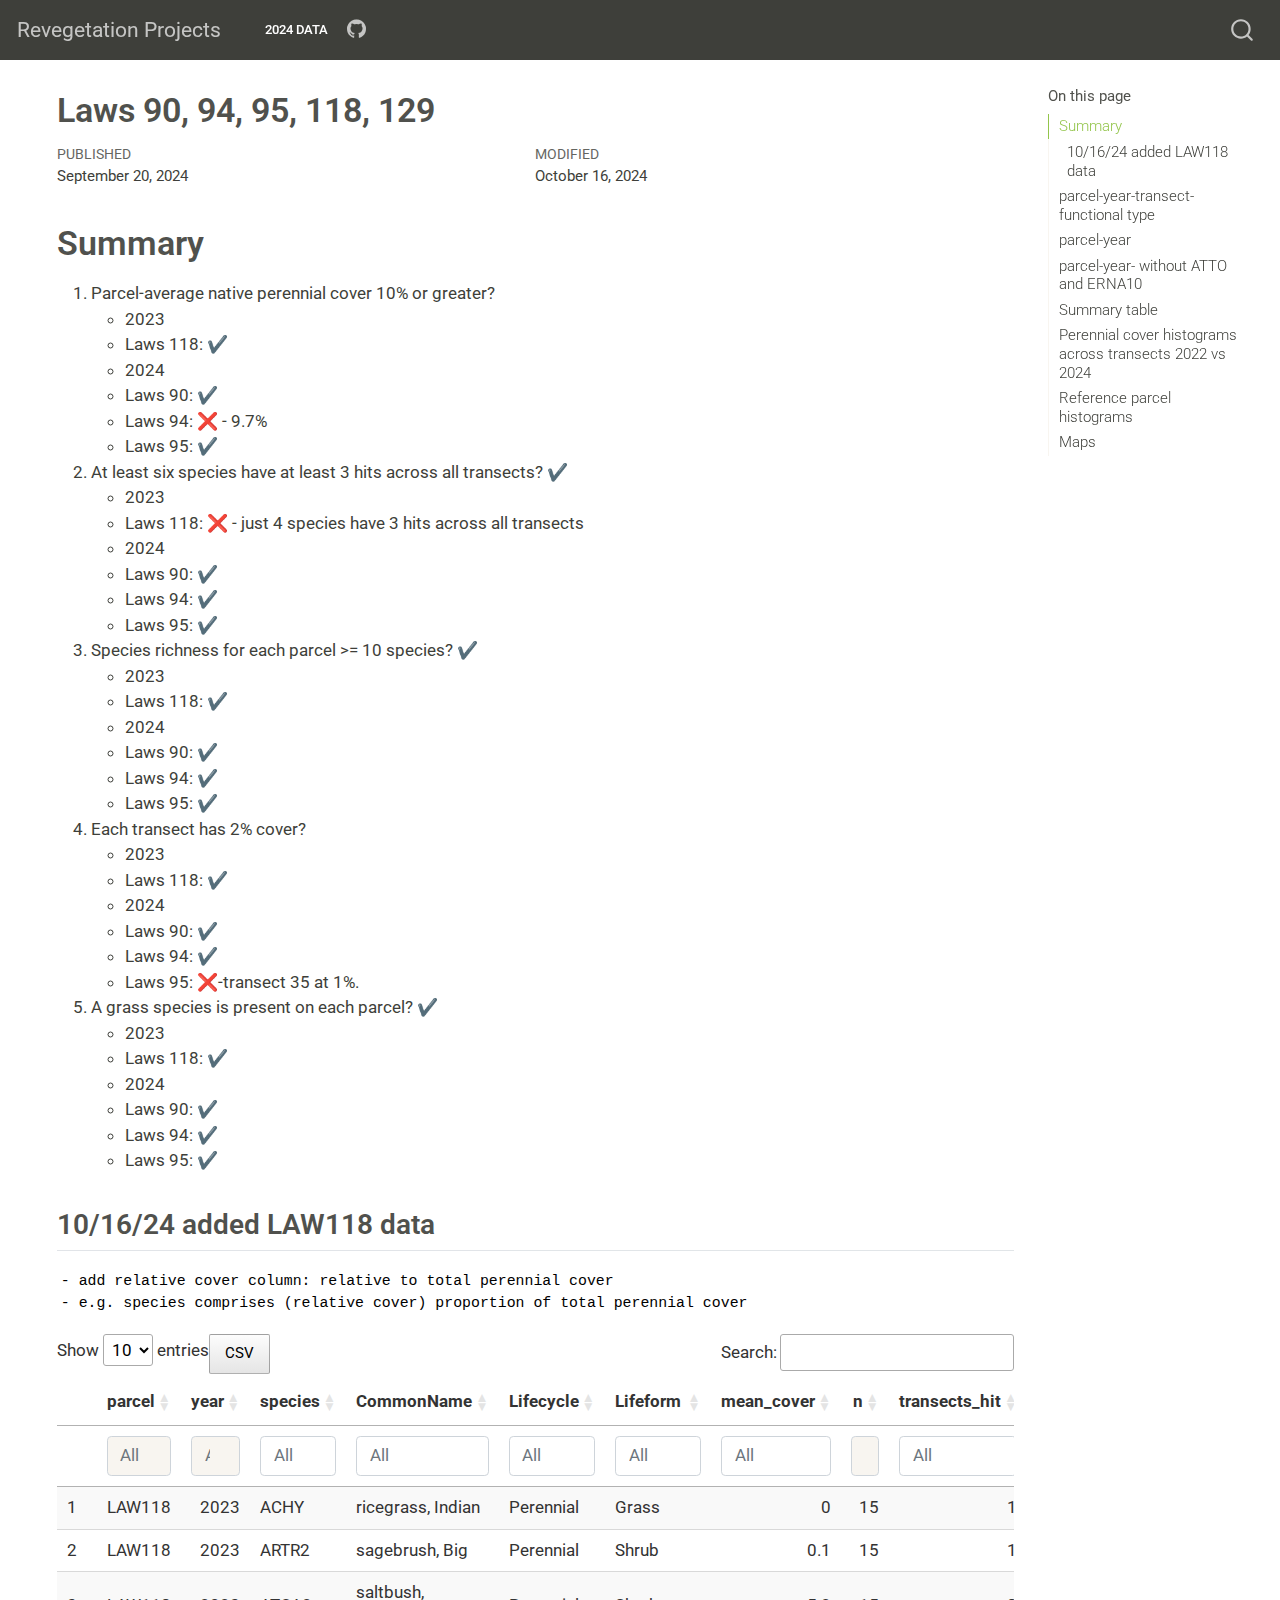
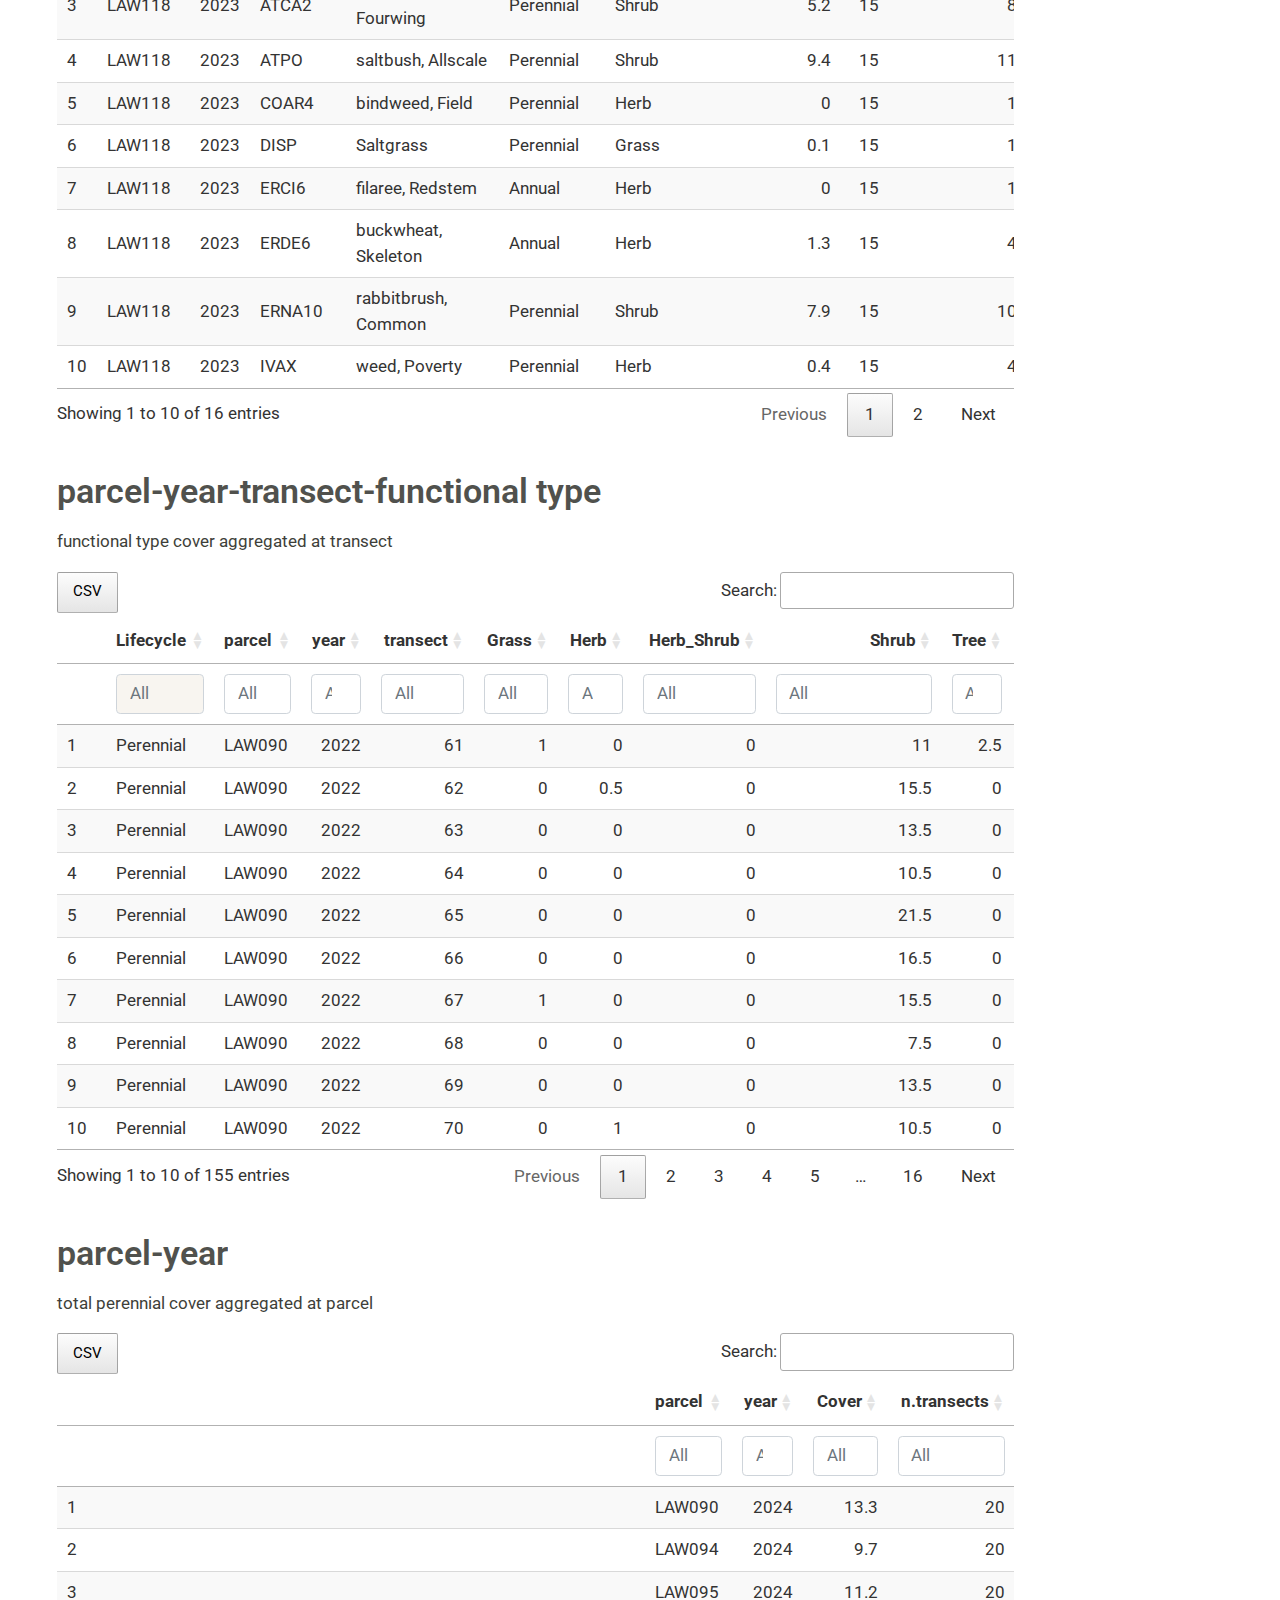
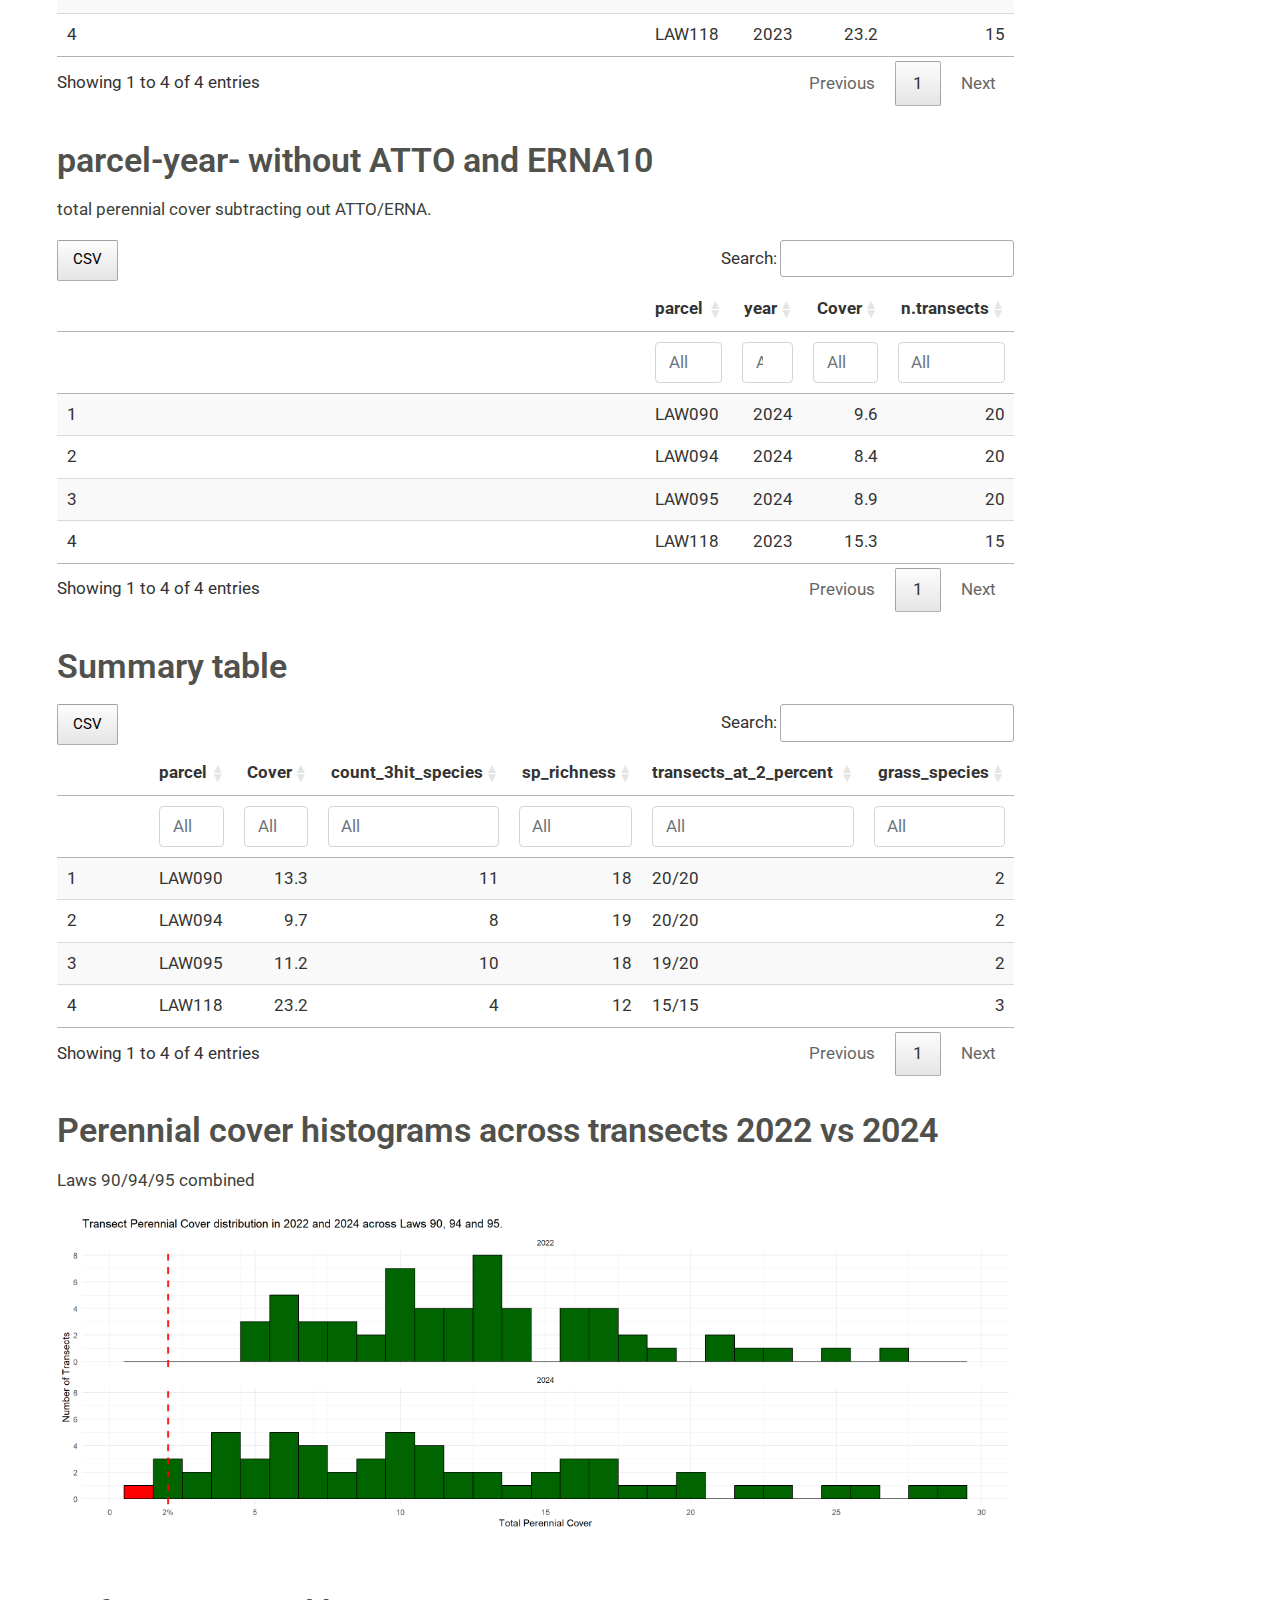
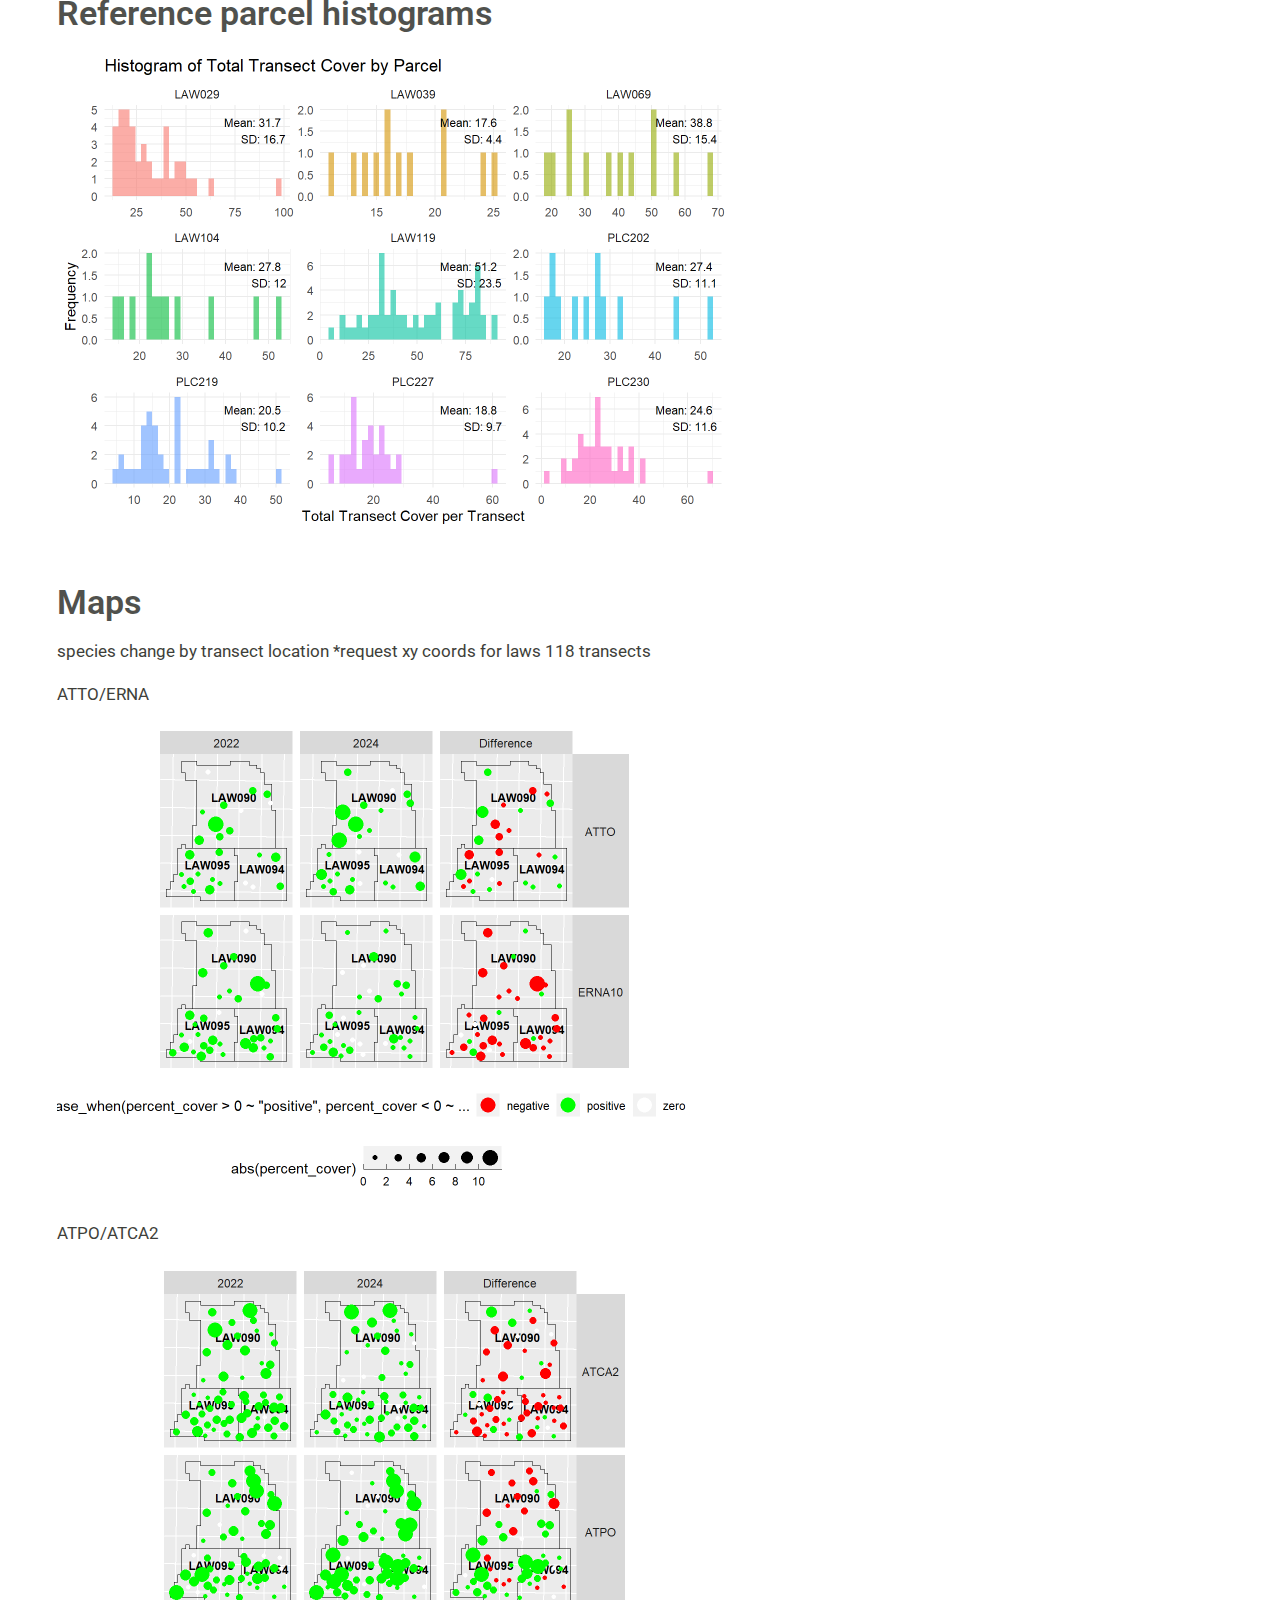
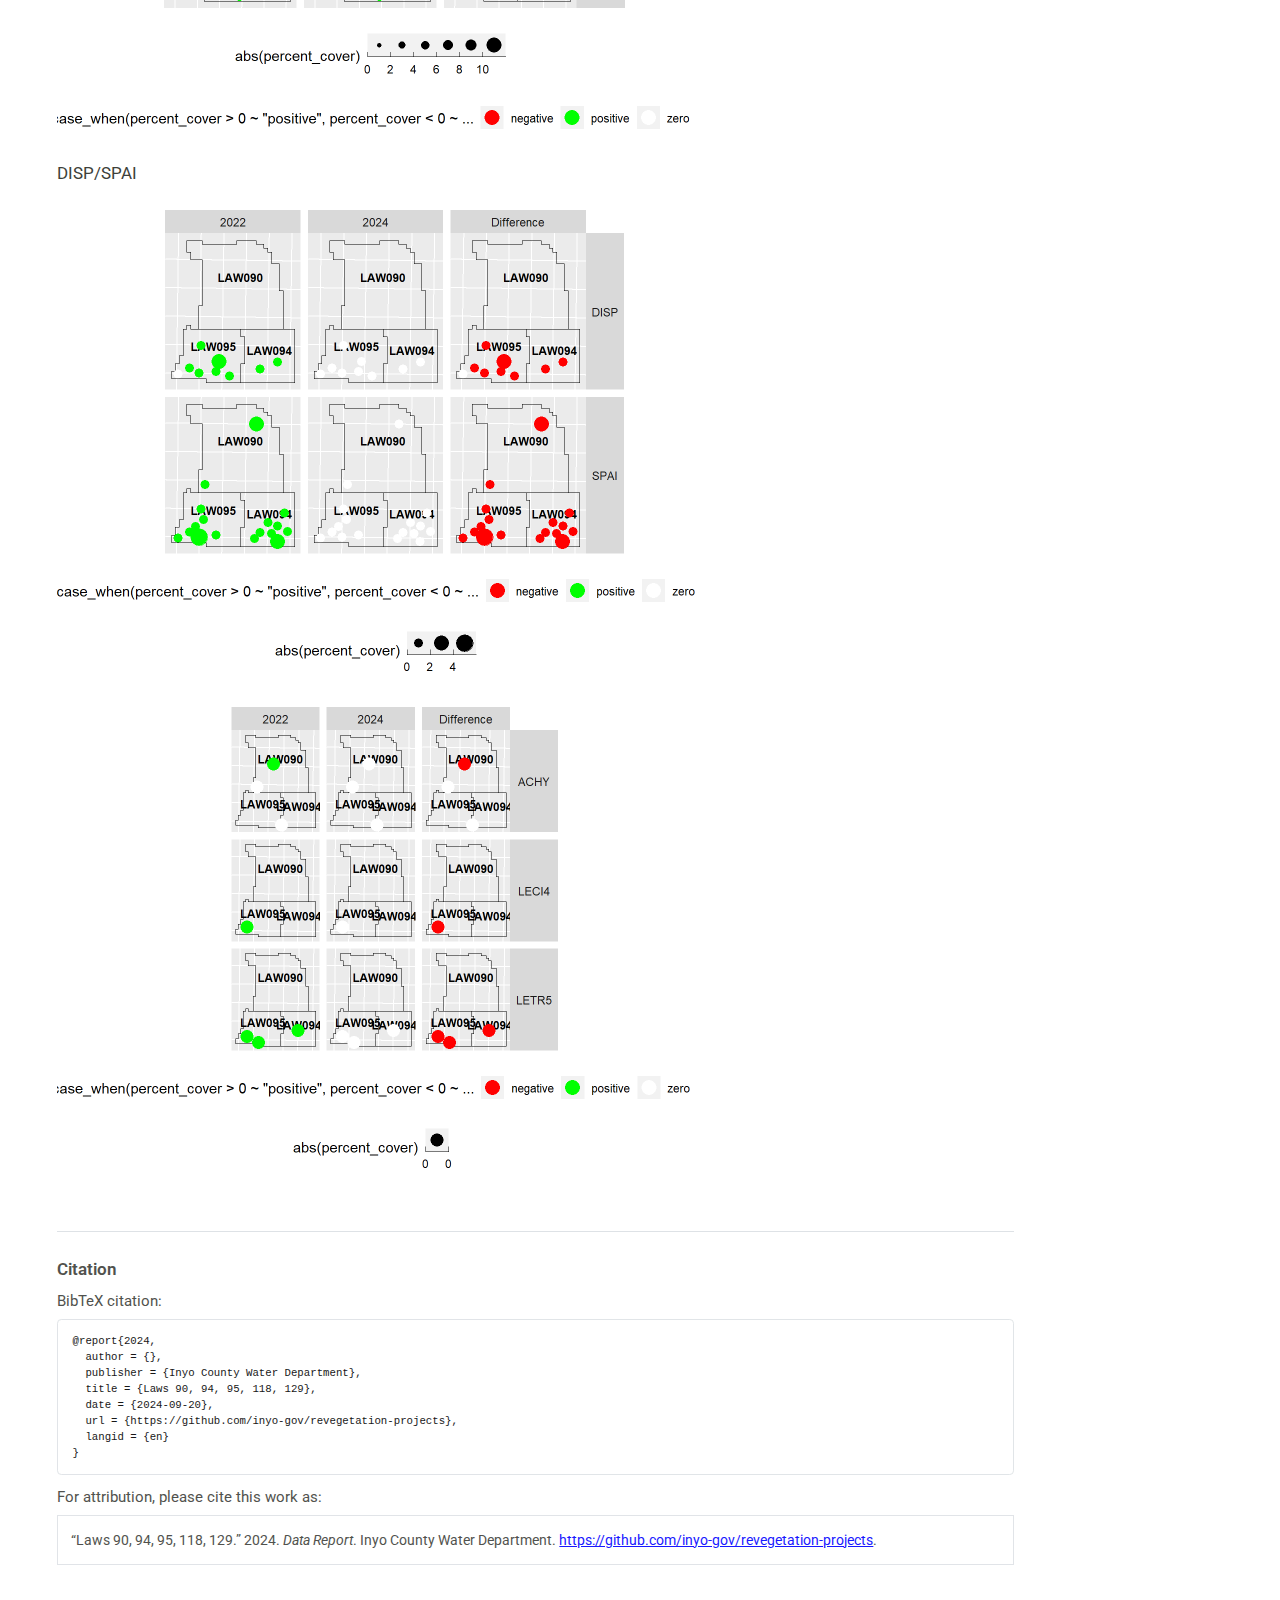
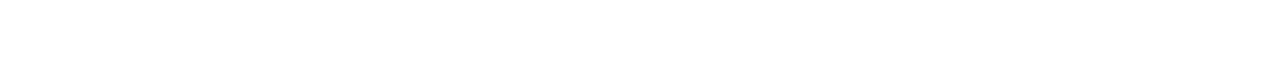
==== commit 316f0409: "add reference parcel histograms" ====
--- a/docs/index.html
+++ b/docs/index.html
@@ -119,6 +119,7 @@
   <li><a href="#parcel-year--without-atto-and-erna10" id="toc-parcel-year--without-atto-and-erna10" class="nav-link" data-scroll-target="#parcel-year--without-atto-and-erna10">parcel-year- without ATTO and ERNA10</a></li>
   <li><a href="#summary-table" id="toc-summary-table" class="nav-link" data-scroll-target="#summary-table">Summary table</a></li>
   <li><a href="#perennial-cover-histograms-across-transects-2022-vs-2024" id="toc-perennial-cover-histograms-across-transects-2022-vs-2024" class="nav-link" data-scroll-target="#perennial-cover-histograms-across-transects-2022-vs-2024">Perennial cover histograms across transects 2022 vs 2024</a></li>
+  <li><a href="#reference-parcel-histograms" id="toc-reference-parcel-histograms" class="nav-link" data-scroll-target="#reference-parcel-histograms">Reference parcel histograms</a></li>
   <li><a href="#maps" id="toc-maps" class="nav-link" data-scroll-target="#maps">Maps</a></li>
   </ul></nav>
     </div>
@@ -208,8 +209,8 @@
 <div class="cell">
 <div class="cell-output-display">
 
-<div class="datatables html-widget html-fill-item-overflow-hidden html-fill-item" id="htmlwidget-941cf4fe71ca7776918c" style="width:100%;height:auto;"></div>
-<script type="application/json" data-for="htmlwidget-941cf4fe71ca7776918c">{"x":{"filter":"top","vertical":false,"filterHTML":"<tr>\n  <td><\/td>\n  <td data-type=\"character\" style=\"vertical-align: top;\">\n    <div class=\"form-group has-feedback\" style=\"margin-bottom: auto;\">\n      <input type=\"search\" placeholder=\"All\" class=\"form-control\" style=\"width: 100%;\" disabled=\"\"/>\n      <span class=\"glyphicon glyphicon-remove-circle form-control-feedback\"><\/span>\n    <\/div>\n  <\/td>\n  <td data-type=\"number\" style=\"vertical-align: top;\">\n    <div class=\"form-group has-feedback\" style=\"margin-bottom: auto;\">\n      <input type=\"search\" placeholder=\"All\" class=\"form-control\" style=\"width: 100%;\" disabled=\"\"/>\n      <span class=\"glyphicon glyphicon-remove-circle form-control-feedback\"><\/span>\n    <\/div>\n    <div style=\"display: none;position: absolute;width: 200px;opacity: 1\">\n      <div data-min=\"0\" data-max=\"1\"><\/div>\n      <span style=\"float: left;\"><\/span>\n      <span style=\"float: right;\"><\/span>\n    <\/div>\n  <\/td>\n  <td data-type=\"character\" style=\"vertical-align: top;\">\n    <div class=\"form-group has-feedback\" style=\"margin-bottom: auto;\">\n      <input type=\"search\" placeholder=\"All\" class=\"form-control\" style=\"width: 100%;\"/>\n      <span class=\"glyphicon glyphicon-remove-circle form-control-feedback\"><\/span>\n    <\/div>\n  <\/td>\n  <td data-type=\"character\" style=\"vertical-align: top;\">\n    <div class=\"form-group has-feedback\" style=\"margin-bottom: auto;\">\n      <input type=\"search\" placeholder=\"All\" class=\"form-control\" style=\"width: 100%;\"/>\n      <span class=\"glyphicon glyphicon-remove-circle form-control-feedback\"><\/span>\n    <\/div>\n  <\/td>\n  <td data-type=\"character\" style=\"vertical-align: top;\">\n    <div class=\"form-group has-feedback\" style=\"margin-bottom: auto;\">\n      <input type=\"search\" placeholder=\"All\" class=\"form-control\" style=\"width: 100%;\"/>\n      <span class=\"glyphicon glyphicon-remove-circle form-control-feedback\"><\/span>\n    <\/div>\n  <\/td>\n  <td data-type=\"character\" style=\"vertical-align: top;\">\n    <div class=\"form-group has-feedback\" style=\"margin-bottom: auto;\">\n      <input type=\"search\" placeholder=\"All\" class=\"form-control\" style=\"width: 100%;\"/>\n      <span class=\"glyphicon glyphicon-remove-circle form-control-feedback\"><\/span>\n    <\/div>\n  <\/td>\n  <td data-type=\"number\" style=\"vertical-align: top;\">\n    <div class=\"form-group has-feedback\" style=\"margin-bottom: auto;\">\n      <input type=\"search\" placeholder=\"All\" class=\"form-control\" style=\"width: 100%;\"/>\n      <span class=\"glyphicon glyphicon-remove-circle form-control-feedback\"><\/span>\n    <\/div>\n    <div style=\"display: none;position: absolute;width: 200px;opacity: 1\">\n      <div data-min=\"0\" data-max=\"18.5\" data-scale=\"1\"><\/div>\n      <span style=\"float: left;\"><\/span>\n      <span style=\"float: right;\"><\/span>\n    <\/div>\n  <\/td>\n  <td data-type=\"number\" style=\"vertical-align: top;\">\n    <div class=\"form-group has-feedback\" style=\"margin-bottom: auto;\">\n      <input type=\"search\" placeholder=\"All\" class=\"form-control\" style=\"width: 100%;\" disabled=\"\"/>\n      <span class=\"glyphicon glyphicon-remove-circle form-control-feedback\"><\/span>\n    <\/div>\n    <div style=\"display: none;position: absolute;width: 200px;opacity: 1\">\n      <div data-min=\"0\" data-max=\"1\"><\/div>\n      <span style=\"float: left;\"><\/span>\n      <span style=\"float: right;\"><\/span>\n    <\/div>\n  <\/td>\n  <td data-type=\"integer\" style=\"vertical-align: top;\">\n    <div class=\"form-group has-feedback\" style=\"margin-bottom: auto;\">\n      <input type=\"search\" placeholder=\"All\" class=\"form-control\" style=\"width: 100%;\"/>\n      <span class=\"glyphicon glyphicon-remove-circle form-control-feedback\"><\/span>\n    <\/div>\n    <div style=\"display: none;position: absolute;width: 200px;opacity: 1\">\n      <div data-min=\"1\" data-max=\"15\"><\/div>\n      <span style=\"float: left;\"><\/span>\n      <span style=\"float: right;\"><\/span>\n    <\/div>\n  <\/td>\n  <td data-type=\"number\" style=\"vertical-align: top;\">\n    <div class=\"form-group has-feedback\" style=\"margin-bottom: auto;\">\n      <input type=\"search\" placeholder=\"All\" class=\"form-control\" style=\"width: 100%;\"/>\n      <span class=\"glyphicon glyphicon-remove-circle form-control-feedback\"><\/span>\n    <\/div>\n    <div style=\"display: none;position: absolute;width: 200px;opacity: 1\">\n      <div data-min=\"0.1\" data-max=\"40.5\" data-scale=\"1\"><\/div>\n      <span style=\"float: left;\"><\/span>\n      <span style=\"float: right;\"><\/span>\n    <\/div>\n  <\/td>\n  <td data-type=\"number\" style=\"vertical-align: top;\">\n    <div class=\"form-group has-feedback\" style=\"margin-bottom: auto;\">\n      <input type=\"search\" placeholder=\"All\" class=\"form-control\" style=\"width: 100%;\" disabled=\"\"/>\n      <span class=\"glyphicon glyphicon-remove-circle form-control-feedback\"><\/span>\n    <\/div>\n    <div style=\"display: none;position: absolute;width: 200px;opacity: 1\">\n      <div data-min=\"0\" data-max=\"1\" data-scale=\"1\"><\/div>\n      <span style=\"float: left;\"><\/span>\n      <span style=\"float: right;\"><\/span>\n    <\/div>\n  <\/td>\n<\/tr>","extensions":["Buttons"],"data":[["1","2","3","4","5","6","7","8","9","10","11","12","13","14","15","16"],["LAW118","LAW118","LAW118","LAW118","LAW118","LAW118","LAW118","LAW118","LAW118","LAW118","LAW118","LAW118","LAW118","LAW118","LAW118","LAW118"],[2023,2023,2023,2023,2023,2023,2023,2023,2023,2023,2023,2023,2023,2023,2023,2023],["ACHY","ARTR2","ATCA2","ATPO","COAR4","DISP","ERCI6","ERDE6","ERNA10","IVAX","KRLA2","LACO13","SATR12","SPAI","STPA4","SYAS3"],["ricegrass, Indian","sagebrush, Big","saltbush, Fourwing","saltbush, Allscale","bindweed, Field","Saltgrass","filaree, Redstem","buckwheat, Skeleton","rabbitbrush, Common","weed, Poverty","Winterfat","horseweed, Coulter's","Tumbleweed /thistle, Russian","sacaton, Alkali","wire-lettuce, Common","aster, Long-leaved"],["Perennial","Perennial","Perennial","Perennial","Perennial","Perennial","Annual","Annual","Perennial","Perennial","Perennial","Annual","Annual","Perennial","Perennial","Perennial"],["Grass","Shrub","Shrub","Shrub","Herb","Grass","Herb","Herb","Shrub","Herb","Shrub","Herb","Herb","Grass","Herb_Shrub","Herb"],[0,0.1,5.2,9.4,0,0.1,0,1.3,7.9,0.4,0,0.2,18.5,0.1,0,0],[15,15,15,15,15,15,15,15,15,15,15,15,15,15,15,15],[1,1,8,11,1,1,1,4,10,4,1,1,15,1,1,1],[0.1,0.3,22.2,40.5,0.1,0.3,null,null,34,1.7,0.1,null,null,0.3,0.1,0.1],[23.2,23.2,23.2,23.2,23.2,23.2,null,null,23.2,23.2,23.2,null,null,23.2,23.2,23.2]],"container":"<table class=\"display\">\n  <thead>\n    <tr>\n      <th> <\/th>\n      <th>parcel<\/th>\n      <th>year<\/th>\n      <th>species<\/th>\n      <th>CommonName<\/th>\n      <th>Lifecycle<\/th>\n      <th>Lifeform<\/th>\n      <th>mean_cover<\/th>\n      <th>n<\/th>\n      <th>transects_hit<\/th>\n      <th>rel_cov<\/th>\n      <th>perennial_cover<\/th>\n    <\/tr>\n  <\/thead>\n<\/table>","options":{"autoWidth":true,"scrollX":true,"columnDefs":[{"width":"100%","targets":"_all"},{"className":"dt-right","targets":[2,7,8,9,10,11]},{"orderable":false,"targets":0}],"dom":"lBfrtip","buttons":["csv"],"lengthMenu":[[5,10,15,25,50,-1],["5","10","15","25","50","All"]],"pageLength":10,"searching":true,"order":[],"orderClasses":false,"orderCellsTop":true}},"evals":[],"jsHooks":[]}</script>
+<div class="datatables html-widget html-fill-item-overflow-hidden html-fill-item" id="htmlwidget-368c1989ae801d5af799" style="width:100%;height:auto;"></div>
+<script type="application/json" data-for="htmlwidget-368c1989ae801d5af799">{"x":{"filter":"top","vertical":false,"filterHTML":"<tr>\n  <td><\/td>\n  <td data-type=\"character\" style=\"vertical-align: top;\">\n    <div class=\"form-group has-feedback\" style=\"margin-bottom: auto;\">\n      <input type=\"search\" placeholder=\"All\" class=\"form-control\" style=\"width: 100%;\" disabled=\"\"/>\n      <span class=\"glyphicon glyphicon-remove-circle form-control-feedback\"><\/span>\n    <\/div>\n  <\/td>\n  <td data-type=\"number\" style=\"vertical-align: top;\">\n    <div class=\"form-group has-feedback\" style=\"margin-bottom: auto;\">\n      <input type=\"search\" placeholder=\"All\" class=\"form-control\" style=\"width: 100%;\" disabled=\"\"/>\n      <span class=\"glyphicon glyphicon-remove-circle form-control-feedback\"><\/span>\n    <\/div>\n    <div style=\"display: none;position: absolute;width: 200px;opacity: 1\">\n      <div data-min=\"0\" data-max=\"1\"><\/div>\n      <span style=\"float: left;\"><\/span>\n      <span style=\"float: right;\"><\/span>\n    <\/div>\n  <\/td>\n  <td data-type=\"character\" style=\"vertical-align: top;\">\n    <div class=\"form-group has-feedback\" style=\"margin-bottom: auto;\">\n      <input type=\"search\" placeholder=\"All\" class=\"form-control\" style=\"width: 100%;\"/>\n      <span class=\"glyphicon glyphicon-remove-circle form-control-feedback\"><\/span>\n    <\/div>\n  <\/td>\n  <td data-type=\"character\" style=\"vertical-align: top;\">\n    <div class=\"form-group has-feedback\" style=\"margin-bottom: auto;\">\n      <input type=\"search\" placeholder=\"All\" class=\"form-control\" style=\"width: 100%;\"/>\n      <span class=\"glyphicon glyphicon-remove-circle form-control-feedback\"><\/span>\n    <\/div>\n  <\/td>\n  <td data-type=\"character\" style=\"vertical-align: top;\">\n    <div class=\"form-group has-feedback\" style=\"margin-bottom: auto;\">\n      <input type=\"search\" placeholder=\"All\" class=\"form-control\" style=\"width: 100%;\"/>\n      <span class=\"glyphicon glyphicon-remove-circle form-control-feedback\"><\/span>\n    <\/div>\n  <\/td>\n  <td data-type=\"character\" style=\"vertical-align: top;\">\n    <div class=\"form-group has-feedback\" style=\"margin-bottom: auto;\">\n      <input type=\"search\" placeholder=\"All\" class=\"form-control\" style=\"width: 100%;\"/>\n      <span class=\"glyphicon glyphicon-remove-circle form-control-feedback\"><\/span>\n    <\/div>\n  <\/td>\n  <td data-type=\"number\" style=\"vertical-align: top;\">\n    <div class=\"form-group has-feedback\" style=\"margin-bottom: auto;\">\n      <input type=\"search\" placeholder=\"All\" class=\"form-control\" style=\"width: 100%;\"/>\n      <span class=\"glyphicon glyphicon-remove-circle form-control-feedback\"><\/span>\n    <\/div>\n    <div style=\"display: none;position: absolute;width: 200px;opacity: 1\">\n      <div data-min=\"0\" data-max=\"18.5\" data-scale=\"1\"><\/div>\n      <span style=\"float: left;\"><\/span>\n      <span style=\"float: right;\"><\/span>\n    <\/div>\n  <\/td>\n  <td data-type=\"number\" style=\"vertical-align: top;\">\n    <div class=\"form-group has-feedback\" style=\"margin-bottom: auto;\">\n      <input type=\"search\" placeholder=\"All\" class=\"form-control\" style=\"width: 100%;\" disabled=\"\"/>\n      <span class=\"glyphicon glyphicon-remove-circle form-control-feedback\"><\/span>\n    <\/div>\n    <div style=\"display: none;position: absolute;width: 200px;opacity: 1\">\n      <div data-min=\"0\" data-max=\"1\"><\/div>\n      <span style=\"float: left;\"><\/span>\n      <span style=\"float: right;\"><\/span>\n    <\/div>\n  <\/td>\n  <td data-type=\"integer\" style=\"vertical-align: top;\">\n    <div class=\"form-group has-feedback\" style=\"margin-bottom: auto;\">\n      <input type=\"search\" placeholder=\"All\" class=\"form-control\" style=\"width: 100%;\"/>\n      <span class=\"glyphicon glyphicon-remove-circle form-control-feedback\"><\/span>\n    <\/div>\n    <div style=\"display: none;position: absolute;width: 200px;opacity: 1\">\n      <div data-min=\"1\" data-max=\"15\"><\/div>\n      <span style=\"float: left;\"><\/span>\n      <span style=\"float: right;\"><\/span>\n    <\/div>\n  <\/td>\n  <td data-type=\"number\" style=\"vertical-align: top;\">\n    <div class=\"form-group has-feedback\" style=\"margin-bottom: auto;\">\n      <input type=\"search\" placeholder=\"All\" class=\"form-control\" style=\"width: 100%;\"/>\n      <span class=\"glyphicon glyphicon-remove-circle form-control-feedback\"><\/span>\n    <\/div>\n    <div style=\"display: none;position: absolute;width: 200px;opacity: 1\">\n      <div data-min=\"0.1\" data-max=\"40.5\" data-scale=\"1\"><\/div>\n      <span style=\"float: left;\"><\/span>\n      <span style=\"float: right;\"><\/span>\n    <\/div>\n  <\/td>\n  <td data-type=\"number\" style=\"vertical-align: top;\">\n    <div class=\"form-group has-feedback\" style=\"margin-bottom: auto;\">\n      <input type=\"search\" placeholder=\"All\" class=\"form-control\" style=\"width: 100%;\" disabled=\"\"/>\n      <span class=\"glyphicon glyphicon-remove-circle form-control-feedback\"><\/span>\n    <\/div>\n    <div style=\"display: none;position: absolute;width: 200px;opacity: 1\">\n      <div data-min=\"0\" data-max=\"1\" data-scale=\"1\"><\/div>\n      <span style=\"float: left;\"><\/span>\n      <span style=\"float: right;\"><\/span>\n    <\/div>\n  <\/td>\n<\/tr>","extensions":["Buttons"],"data":[["1","2","3","4","5","6","7","8","9","10","11","12","13","14","15","16"],["LAW118","LAW118","LAW118","LAW118","LAW118","LAW118","LAW118","LAW118","LAW118","LAW118","LAW118","LAW118","LAW118","LAW118","LAW118","LAW118"],[2023,2023,2023,2023,2023,2023,2023,2023,2023,2023,2023,2023,2023,2023,2023,2023],["ACHY","ARTR2","ATCA2","ATPO","COAR4","DISP","ERCI6","ERDE6","ERNA10","IVAX","KRLA2","LACO13","SATR12","SPAI","STPA4","SYAS3"],["ricegrass, Indian","sagebrush, Big","saltbush, Fourwing","saltbush, Allscale","bindweed, Field","Saltgrass","filaree, Redstem","buckwheat, Skeleton","rabbitbrush, Common","weed, Poverty","Winterfat","horseweed, Coulter's","Tumbleweed /thistle, Russian","sacaton, Alkali","wire-lettuce, Common","aster, Long-leaved"],["Perennial","Perennial","Perennial","Perennial","Perennial","Perennial","Annual","Annual","Perennial","Perennial","Perennial","Annual","Annual","Perennial","Perennial","Perennial"],["Grass","Shrub","Shrub","Shrub","Herb","Grass","Herb","Herb","Shrub","Herb","Shrub","Herb","Herb","Grass","Herb_Shrub","Herb"],[0,0.1,5.2,9.4,0,0.1,0,1.3,7.9,0.4,0,0.2,18.5,0.1,0,0],[15,15,15,15,15,15,15,15,15,15,15,15,15,15,15,15],[1,1,8,11,1,1,1,4,10,4,1,1,15,1,1,1],[0.1,0.3,22.2,40.5,0.1,0.3,null,null,34,1.7,0.1,null,null,0.3,0.1,0.1],[23.2,23.2,23.2,23.2,23.2,23.2,null,null,23.2,23.2,23.2,null,null,23.2,23.2,23.2]],"container":"<table class=\"display\">\n  <thead>\n    <tr>\n      <th> <\/th>\n      <th>parcel<\/th>\n      <th>year<\/th>\n      <th>species<\/th>\n      <th>CommonName<\/th>\n      <th>Lifecycle<\/th>\n      <th>Lifeform<\/th>\n      <th>mean_cover<\/th>\n      <th>n<\/th>\n      <th>transects_hit<\/th>\n      <th>rel_cov<\/th>\n      <th>perennial_cover<\/th>\n    <\/tr>\n  <\/thead>\n<\/table>","options":{"autoWidth":true,"scrollX":true,"columnDefs":[{"width":"100%","targets":"_all"},{"className":"dt-right","targets":[2,7,8,9,10,11]},{"orderable":false,"targets":0}],"dom":"lBfrtip","buttons":["csv"],"lengthMenu":[[5,10,15,25,50,-1],["5","10","15","25","50","All"]],"pageLength":10,"searching":true,"order":[],"orderClasses":false,"orderCellsTop":true}},"evals":[],"jsHooks":[]}</script>
 </div>
 </div>
 </section></section><section id="parcel-year-transect-functional-type" class="level1"><h1>parcel-year-transect-functional type</h1>
@@ -217,8 +218,8 @@
 <div class="cell">
 <div class="cell-output-display">
 
-<div class="datatables html-widget html-fill-item-overflow-hidden html-fill-item" id="htmlwidget-69f730b7986db04edd45" style="width:100%;height:auto;"></div>
-<script type="application/json" data-for="htmlwidget-69f730b7986db04edd45">{"x":{"filter":"top","vertical":false,"filterHTML":"<tr>\n  <td><\/td>\n  <td data-type=\"character\" style=\"vertical-align: top;\">\n    <div class=\"form-group has-feedback\" style=\"margin-bottom: auto;\">\n      <input type=\"search\" placeholder=\"All\" class=\"form-control\" style=\"width: 100%;\" disabled=\"\"/>\n      <span class=\"glyphicon glyphicon-remove-circle form-control-feedback\"><\/span>\n    <\/div>\n  <\/td>\n  <td data-type=\"character\" style=\"vertical-align: top;\">\n    <div class=\"form-group has-feedback\" style=\"margin-bottom: auto;\">\n      <input type=\"search\" placeholder=\"All\" class=\"form-control\" style=\"width: 100%;\"/>\n      <span class=\"glyphicon glyphicon-remove-circle form-control-feedback\"><\/span>\n    <\/div>\n  <\/td>\n  <td data-type=\"number\" style=\"vertical-align: top;\">\n    <div class=\"form-group has-feedback\" style=\"margin-bottom: auto;\">\n      <input type=\"search\" placeholder=\"All\" class=\"form-control\" style=\"width: 100%;\"/>\n      <span class=\"glyphicon glyphicon-remove-circle form-control-feedback\"><\/span>\n    <\/div>\n    <div style=\"display: none;position: absolute;width: 200px;opacity: 1\">\n      <div data-min=\"2022\" data-max=\"2024\"><\/div>\n      <span style=\"float: left;\"><\/span>\n      <span style=\"float: right;\"><\/span>\n    <\/div>\n  <\/td>\n  <td data-type=\"number\" style=\"vertical-align: top;\">\n    <div class=\"form-group has-feedback\" style=\"margin-bottom: auto;\">\n      <input type=\"search\" placeholder=\"All\" class=\"form-control\" style=\"width: 100%;\"/>\n      <span class=\"glyphicon glyphicon-remove-circle form-control-feedback\"><\/span>\n    <\/div>\n    <div style=\"display: none;position: absolute;width: 200px;opacity: 1\">\n      <div data-min=\"1\" data-max=\"80\"><\/div>\n      <span style=\"float: left;\"><\/span>\n      <span style=\"float: right;\"><\/span>\n    <\/div>\n  <\/td>\n  <td data-type=\"number\" style=\"vertical-align: top;\">\n    <div class=\"form-group has-feedback\" style=\"margin-bottom: auto;\">\n      <input type=\"search\" placeholder=\"All\" class=\"form-control\" style=\"width: 100%;\"/>\n      <span class=\"glyphicon glyphicon-remove-circle form-control-feedback\"><\/span>\n    <\/div>\n    <div style=\"display: none;position: absolute;width: 200px;opacity: 1\">\n      <div data-min=\"0\" data-max=\"5\" data-scale=\"15\"><\/div>\n      <span style=\"float: left;\"><\/span>\n      <span style=\"float: right;\"><\/span>\n    <\/div>\n  <\/td>\n  <td data-type=\"number\" style=\"vertical-align: top;\">\n    <div class=\"form-group has-feedback\" style=\"margin-bottom: auto;\">\n      <input type=\"search\" placeholder=\"All\" class=\"form-control\" style=\"width: 100%;\"/>\n      <span class=\"glyphicon glyphicon-remove-circle form-control-feedback\"><\/span>\n    <\/div>\n    <div style=\"display: none;position: absolute;width: 200px;opacity: 1\">\n      <div data-min=\"0\" data-max=\"2\" data-scale=\"1\"><\/div>\n      <span style=\"float: left;\"><\/span>\n      <span style=\"float: right;\"><\/span>\n    <\/div>\n  <\/td>\n  <td data-type=\"number\" style=\"vertical-align: top;\">\n    <div class=\"form-group has-feedback\" style=\"margin-bottom: auto;\">\n      <input type=\"search\" placeholder=\"All\" class=\"form-control\" style=\"width: 100%;\"/>\n      <span class=\"glyphicon glyphicon-remove-circle form-control-feedback\"><\/span>\n    <\/div>\n    <div style=\"display: none;position: absolute;width: 200px;opacity: 1\">\n      <div data-min=\"0\" data-max=\"0.5\" data-scale=\"1\"><\/div>\n      <span style=\"float: left;\"><\/span>\n      <span style=\"float: right;\"><\/span>\n    <\/div>\n  <\/td>\n  <td data-type=\"number\" style=\"vertical-align: top;\">\n    <div class=\"form-group has-feedback\" style=\"margin-bottom: auto;\">\n      <input type=\"search\" placeholder=\"All\" class=\"form-control\" style=\"width: 100%;\"/>\n      <span class=\"glyphicon glyphicon-remove-circle form-control-feedback\"><\/span>\n    <\/div>\n    <div style=\"display: none;position: absolute;width: 200px;opacity: 1\">\n      <div data-min=\"1\" data-max=\"43\" data-scale=\"15\"><\/div>\n      <span style=\"float: left;\"><\/span>\n      <span style=\"float: right;\"><\/span>\n    <\/div>\n  <\/td>\n  <td data-type=\"number\" style=\"vertical-align: top;\">\n    <div class=\"form-group has-feedback\" style=\"margin-bottom: auto;\">\n      <input type=\"search\" placeholder=\"All\" class=\"form-control\" style=\"width: 100%;\"/>\n      <span class=\"glyphicon glyphicon-remove-circle form-control-feedback\"><\/span>\n    <\/div>\n    <div style=\"display: none;position: absolute;width: 200px;opacity: 1\">\n      <div data-min=\"0\" data-max=\"4.5\" data-scale=\"1\"><\/div>\n      <span style=\"float: left;\"><\/span>\n      <span style=\"float: right;\"><\/span>\n    <\/div>\n  <\/td>\n  <td data-type=\"number\" style=\"vertical-align: top;\">\n    <div class=\"form-group has-feedback\" style=\"margin-bottom: auto;\">\n      <input type=\"search\" placeholder=\"All\" class=\"form-control\" style=\"width: 100%;\"/>\n      <span class=\"glyphicon glyphicon-remove-circle form-control-feedback\"><\/span>\n    <\/div>\n    <div style=\"display: none;position: absolute;width: 200px;opacity: 1\">\n      <div data-min=\"1\" data-max=\"43.5\" data-scale=\"15\"><\/div>\n      <span style=\"float: left;\"><\/span>\n      <span style=\"float: right;\"><\/span>\n    <\/div>\n  <\/td>\n  <td data-type=\"number\" style=\"vertical-align: top;\">\n    <div class=\"form-group has-feedback\" style=\"margin-bottom: auto;\">\n      <input type=\"search\" placeholder=\"All\" class=\"form-control\" style=\"width: 100%;\"/>\n      <span class=\"glyphicon glyphicon-remove-circle form-control-feedback\"><\/span>\n    <\/div>\n    <div style=\"display: none;position: absolute;width: 200px;opacity: 1\">\n      <div data-min=\"3.5\" data-max=\"64.5\" data-scale=\"15\"><\/div>\n      <span style=\"float: left;\"><\/span>\n      <span style=\"float: right;\"><\/span>\n    <\/div>\n  <\/td>\n  <td data-type=\"number\" style=\"vertical-align: top;\">\n    <div class=\"form-group has-feedback\" style=\"margin-bottom: auto;\">\n      <input type=\"search\" placeholder=\"All\" class=\"form-control\" style=\"width: 100%;\"/>\n      <span class=\"glyphicon glyphicon-remove-circle form-control-feedback\"><\/span>\n    <\/div>\n    <div style=\"display: none;position: absolute;width: 200px;opacity: 1\">\n      <div data-min=\"0.545454545454545\" data-max=\"1\" data-scale=\"15\"><\/div>\n      <span style=\"float: left;\"><\/span>\n      <span style=\"float: right;\"><\/span>\n    <\/div>\n  <\/td>\n  <td data-type=\"number\" style=\"vertical-align: top;\">\n    <div class=\"form-group has-feedback\" style=\"margin-bottom: auto;\">\n      <input type=\"search\" placeholder=\"All\" class=\"form-control\" style=\"width: 100%;\"/>\n      <span class=\"glyphicon glyphicon-remove-circle form-control-feedback\"><\/span>\n    <\/div>\n    <div style=\"display: none;position: absolute;width: 200px;opacity: 1\">\n      <div data-min=\"0\" data-max=\"0.454545454545455\" data-scale=\"15\"><\/div>\n      <span style=\"float: left;\"><\/span>\n      <span style=\"float: right;\"><\/span>\n    <\/div>\n  <\/td>\n  <td data-type=\"number\" style=\"vertical-align: top;\">\n    <div class=\"form-group has-feedback\" style=\"margin-bottom: auto;\">\n      <input type=\"search\" placeholder=\"All\" class=\"form-control\" style=\"width: 100%;\"/>\n      <span class=\"glyphicon glyphicon-remove-circle form-control-feedback\"><\/span>\n    <\/div>\n    <div style=\"display: none;position: absolute;width: 200px;opacity: 1\">\n      <div data-min=\"0\" data-max=\"0.214285714285715\" data-scale=\"15\"><\/div>\n      <span style=\"float: left;\"><\/span>\n      <span style=\"float: right;\"><\/span>\n    <\/div>\n  <\/td>\n<\/tr>","extensions":["Buttons"],"data":[["1","2","3","4","5","6","7","8","9","10","11","12","13","14","15","16","17","18","19","20","21","22","23","24","25","26","27","28","29","30","31","32","33","34","35","36","37","38","39","40","41","42","43","44","45","46","47","48","49","50","51","52","53","54","55","56","57","58","59","60","61","62","63","64","65","66","67","68","69","70","71","72","73","74","75","76","77","78","79","80","81","82","83","84","85","86","87","88","89","90","91","92","93","94","95","96","97","98","99","100","101","102","103","104","105","106","107","108","109","110","111","112","113","114","115","116","117","118","119","120","121","122","123","124","125","126","127","128","129","130","131","132","133","134","135","136","137","138","139","140","141","142","143","144","145","146","147","148","149","150","151","152","153","154","155"],["Perennial","Perennial","Perennial","Perennial","Perennial","Perennial","Perennial","Perennial","Perennial","Perennial","Perennial","Perennial","Perennial","Perennial","Perennial","Perennial","Perennial","Perennial","Perennial","Perennial","Perennial","Perennial","Perennial","Perennial","Perennial","Perennial","Perennial","Perennial","Perennial","Perennial","Perennial","Perennial","Perennial","Perennial","Perennial","Perennial","Perennial","Perennial","Perennial","Perennial","Perennial","Perennial","Perennial","Perennial","Perennial","Perennial","Perennial","Perennial","Perennial","Perennial","Perennial","Perennial","Perennial","Perennial","Perennial","Perennial","Perennial","Perennial","Perennial","Perennial","Perennial","Perennial","Perennial","Perennial","Perennial","Perennial","Perennial","Perennial","Perennial","Perennial","Perennial","Perennial","Perennial","Perennial","Perennial","Perennial","Perennial","Perennial","Perennial","Perennial","Perennial","Perennial","Perennial","Perennial","Perennial","Perennial","Perennial","Perennial","Perennial","Perennial","Perennial","Perennial","Perennial","Perennial","Perennial","Perennial","Perennial","Perennial","Perennial","Perennial","Perennial","Perennial","Perennial","Perennial","Perennial","Perennial","Perennial","Perennial","Perennial","Perennial","Perennial","Perennial","Perennial","Perennial","Perennial","Perennial","Perennial","Perennial","Perennial","Perennial","Perennial","Perennial","Perennial","Perennial","Perennial","Perennial","Perennial","Perennial","Perennial","Perennial","Perennial","Perennial","Perennial","Perennial","Perennial","Perennial","Perennial","Perennial","Perennial","Perennial","Perennial","Perennial","Perennial","Perennial","Perennial","Perennial","Perennial","Perennial","Perennial","Perennial","Perennial","Perennial","Perennial","Perennial","Perennial"],["LAW090","LAW090","LAW090","LAW090","LAW090","LAW090","LAW090","LAW090","LAW090","LAW090","LAW090","LAW090","LAW090","LAW090","LAW090","LAW090","LAW090","LAW090","LAW090","LAW090","LAW090","LAW090","LAW090","LAW090","LAW090","LAW090","LAW090","LAW090","LAW090","LAW090","LAW090","LAW090","LAW090","LAW090","LAW090","LAW090","LAW090","LAW090","LAW090","LAW090","LAW094","LAW094","LAW094","LAW094","LAW094","LAW094","LAW094","LAW094","LAW094","LAW094","LAW094","LAW094","LAW094","LAW094","LAW094","LAW094","LAW094","LAW094","LAW094","LAW094","LAW094","LAW094","LAW094","LAW094","LAW094","LAW094","LAW094","LAW094","LAW094","LAW094","LAW094","LAW094","LAW094","LAW094","LAW094","LAW094","LAW094","LAW094","LAW094","LAW094","LAW095","LAW095","LAW095","LAW095","LAW095","LAW095","LAW095","LAW095","LAW095","LAW095","LAW095","LAW095","LAW095","LAW095","LAW095","LAW095","LAW095","LAW095","LAW095","LAW095","LAW095","LAW095","LAW095","LAW095","LAW095","LAW095","LAW095","LAW095","LAW095","LAW095","LAW095","LAW095","LAW095","LAW095","LAW095","LAW095","LAW095","LAW095","LAW095","LAW095","LAW118","LAW118","LAW118","LAW118","LAW118","LAW118","LAW118","LAW118","LAW118","LAW118","LAW118","LAW118","LAW118","LAW118","LAW118","LAW129","LAW129","LAW129","LAW129","LAW129","LAW129","LAW129","LAW129","LAW129","LAW129","LAW129","LAW129","LAW129","LAW129","LAW129","LAW129","LAW129","LAW129","LAW129","LAW129"],[2022,2022,2022,2022,2022,2022,2022,2022,2022,2022,2022,2022,2022,2022,2022,2022,2022,2022,2022,2022,2024,2024,2024,2024,2024,2024,2024,2024,2024,2024,2024,2024,2024,2024,2024,2024,2024,2024,2024,2024,2022,2022,2022,2022,2022,2022,2022,2022,2022,2022,2022,2022,2022,2022,2022,2022,2022,2022,2022,2022,2024,2024,2024,2024,2024,2024,2024,2024,2024,2024,2024,2024,2024,2024,2024,2024,2024,2024,2024,2024,2022,2022,2022,2022,2022,2022,2022,2022,2022,2022,2022,2022,2022,2022,2022,2022,2022,2022,2022,2022,2024,2024,2024,2024,2024,2024,2024,2024,2024,2024,2024,2024,2024,2024,2024,2024,2024,2024,2024,2024,2023,2023,2023,2023,2023,2023,2023,2023,2023,2023,2023,2023,2023,2023,2023,2022,2022,2022,2022,2022,2022,2022,2022,2022,2022,2022,2022,2022,2022,2022,2022,2022,2022,2022,2022],[61,62,63,64,65,66,67,68,69,70,71,72,73,74,75,76,77,78,79,80,61,62,63,64,65,66,67,68,69,70,71,72,73,74,75,76,77,78,79,80,41,42,43,44,45,46,47,48,49,50,51,52,53,54,55,56,57,58,59,60,41,42,43,44,45,46,47,48,49,50,51,52,53,54,55,56,57,58,59,60,21,22,23,24,25,26,27,28,29,30,31,32,33,34,35,36,37,38,39,40,21,22,23,24,25,26,27,28,29,30,31,32,33,34,35,36,37,38,39,40,1,2,3,4,5,6,7,8,9,10,11,12,13,14,15,1,2,3,4,5,6,7,8,9,10,11,12,13,14,15,16,17,18,19,20],[1,0,0,0,0,0,1,0,0,0,0,0,0,2.5,0,0,0,0,0,0,0,0,0,0,0,0,0,0,0,0,0,0,0,0,0,0,0,0,0,0,0,0,0,0,0,0,0.5,1.5,0,0,0,0,3.5,1,3.5,2.5,0,0,0.5,1.5,0,0,0,0,0,0,0,0,0,0,0,0,0,0,0,0,0,0,0,0,2,0,5,0,0.5,5,2.5,0.5,1,0,0,0,3,3.5,0,0,0,1,0,0,0,0,0,0,0,0,0,0,0,0,0,0,0,0,0,0,0,0,0,0,1,1,0,0,0.5,0,0,0,0,0,0,0,0,0,0,0,0,0,1,0,0,0,0,0.5,0,0,0,0,0,0,0,0,0,0,0],[0,0.5,0,0,0,0,0,0,0,1,0,0,0,0,0,0,0,0,0,0,0,0,0,0,0,0,0,0,0,0,0,0,0,0,0,0,0,0,0,0,0,0,0,0,0,0,0,0,0,0,0,0,0,0,0,0,0,0,0,0,0,0,0,0,0,0,0,0,0,0,0,0,0,0,0,0,0,0,0,0,0,0,0,0,0,0,0,0,0,0,0,0,0,0,0,0,0,0,0,0,0,0,0,0,0,0,0,0,0,0,0,0,0,0,0,0,0,0,0,0,2,1.5,0,1,0,0,0.5,0.5,0,1.5,0,0,0,0,0,0.5,0,0,2,0,0,0.5,0,0,0,1.5,0.5,0,1,0,0.5,0,0,0,0],[0,0,0,0,0,0,0,0,0,0,0,0,0,0,0,0,0,0,0,0,0,0,0,0,0,0,0,0,0,0,0,0,0,0,0,0,0,0,0,0,0,0,0,0,0,0,0,0,0,0,0,0,0,0,0,0,0,0,0,0,0,0,0,0,0,0,0,0,0,0,0,0,0,0,0,0,0,0,0,0,0,0,0,0,0,0,0,0,0,0,0,0,0,0,0,0,0,0,0,0,0,0,0,0,0,0,0,0,0,0,0,0,0,0,0,0,0,0,0,0,0,0,0,0,0,0.5,0,0,0,0,0,0,0,0,0,0,0,0,0,0,0,0,0,0,0,0,0,0,0,0,0,0,0,0,0],[11,15.5,13.5,10.5,21.5,16.5,15.5,7.5,13.5,10.5,7.000000000000001,12.5,22,24.5,21,17,16,17.5,9.5,23.5,24,14,17.5,5,20,11.5,4.5,10,4.5,9,6.5,10.5,23,15.5,19.5,13.5,11.5,17.5,10.5,13.5,8.5,11.5,10,10.5,5,13,10,11.5,14,13,6,7.5,9,9,9.5,8,11.5,10,11.5,9.5,12,12,7.5,18.5,10.5,5,3.5,8,15.5,20.5,5.5,9.5,7.5,7.000000000000001,9,6.5,11,10,8.5,6.5,23.5,18.5,8.5,13,16.5,12.5,3,18.5,8.5,14,6.5,6,11,15,5,6.5,8,7.000000000000001,12.5,6,22.5,26.5,4.5,25.5,16,16,3,29,4.5,16.5,7.000000000000001,2.5,17,6,1,2.5,2,4.5,11.5,6.5,39,33,15,21.5,43,16.5,18,11,10,5.5,21,36.5,27,22.5,19,15,18,23.5,11,12.5,20.5,12,15.5,21,16.5,14,15.5,19.5,29.5,34.5,4,10.5,18.5,9,4],[2.5,0,0,0,0,0,0,0,0,0,0,0,0,0,0,0,0,0,0,0,4.5,0,0,0,0,0,0,0,0,0,0,0,0,0,0,0,0,0,0,0,0,0,0,0,0,0,0,0,0,0,0,0,0,0,0,0,0,0,0,0,0,0,0,0,0,0,0,0,0,0,0,0,0,0,0,0,0,0,0,0,0,0,0,0,0,0,0,0,0,0,0,0,0,0,0,0,0,0,0,0,0,0,0,0,0,0,0,0,0,0,0,0,0,0,0,0,0,0,0,0,0,0,0,0,0,0,0,0,0,0,0,0,0,0,0,0,0,0,0,0,0,0,0,0,0,0,0,0,0,0,0,0,0,0,0],[14.5,16,13.5,10.5,21.5,16.5,16.5,7.5,13.5,11.5,7.000000000000001,12.5,22,27,21,17,16,17.5,9.5,23.5,28.5,14,17.5,5,20,11.5,4.5,10,4.5,9,6.5,10.5,23,15.5,19.5,13.5,11.5,17.5,10.5,13.5,8.5,11.5,10,10.5,5,13,10.5,13,14,13,6,7.5,12.5,10,13,10.5,11.5,10,12,11,12,12,7.5,18.5,10.5,5,3.5,8,15.5,20.5,5.5,9.5,7.5,7.000000000000001,9,6.5,11,10,8.5,6.5,25.5,18.5,13.5,13,17,17.5,5.5,19,9.5,14,6.5,6,14,18.5,5,6.5,8,8,12.5,6,22.5,26.5,4.5,25.5,16,16,3,29,4.5,16.5,7.000000000000001,2.5,17,6,1,2.5,2,4.5,11.5,6.5,42,35.5,15,22.5,43.5,17,18.5,11.5,10,7,21,36.5,27,22.5,19,15.5,18,23.5,14,12.5,20.5,12.5,15.5,21.5,16.5,15.5,16,19.5,30.5,34.5,4.5,10.5,18.5,9,4],[15,21,17.5,18.5,25.5,17,17.5,17,16.5,14,15.5,13.5,22.5,27,22,17.5,17,26,32,25.5,28.5,14,17.5,5,20,16,4.5,12.5,4.5,9,6.5,10.5,23.5,15.5,19.5,13.5,11.5,17.5,11.5,13.5,10.5,14,12.5,12.5,6.5,15.5,13.5,16,15.5,14,15.5,12.5,24.5,21.5,22,22,20.5,22.5,24,20,12,12,8,18.5,10.5,5,3.5,8,15.5,20.5,5.5,9.5,7.5,7.000000000000001,9,6.5,11,10,8.5,6.5,26,19.5,16,13,17.5,19,7.5,19.5,9.5,14.5,7.5,10.5,15,21.5,12.5,13,13,15.5,17,13,23,26.5,5,26,16.5,16,3.5,29,4.5,17,9,3.5,17.5,6,5,5.5,3.5,4.5,11.5,7,61.5,64.5,41,40.5,52.5,43.5,41.5,54,29,45,32.5,44.5,37,32.5,30,17,18,25,22,14,22,18.5,15.5,22,16.5,16.5,21.5,20,30.5,34.5,9.5,11,19.5,12,16],[0.7586206896551724,0.96875,1,1,1,1,0.9393939393939394,1,1,0.9130434782608695,1,1,1,0.9074074074074074,1,1,1,1,1,1,0.8421052631578947,1,1,1,1,1,1,1,1,1,1,1,1,1,1,1,1,1,1,1,1,1,1,1,1,1,0.9523809523809523,0.8846153846153846,1,1,1,1,0.72,0.9,0.7307692307692307,0.7619047619047619,1,1,0.9583333333333334,0.8636363636363636,1,1,1,1,1,1,1,1,1,1,1,1,1,1,1,1,1,1,1,1,0.9215686274509803,1,0.6296296296296297,1,0.9705882352941176,0.7142857142857143,0.5454545454545454,0.9736842105263158,0.8947368421052632,1,1,1,0.7857142857142857,0.8108108108108109,1,1,1,0.8750000000000001,1,1,1,1,1,1,1,1,1,1,1,1,1,1,1,1,1,1,1,1,1,1,0.9285714285714286,0.9295774647887324,1,0.9555555555555556,0.9885057471264368,0.9705882352941176,0.972972972972973,0.9565217391304348,1,0.7857142857142857,1,1,1,1,1,0.967741935483871,1,1,0.7857142857142857,1,1,0.96,1,0.9767441860465116,1,0.9032258064516129,0.96875,1,0.9672131147540983,1,0.8888888888888888,1,1,1,1],[0.06896551724137931,0,0,0,0,0,0.06060606060606061,0,0,0,0,0,0,0.09259259259259259,0,0,0,0,0,0,0,0,0,0,0,0,0,0,0,0,0,0,0,0,0,0,0,0,0,0,0,0,0,0,0,0,0.04761904761904762,0.1153846153846154,0,0,0,0,0.28,0.1,0.2692307692307693,0.2380952380952381,0,0,0.04166666666666666,0.1363636363636364,0,0,0,0,0,0,0,0,0,0,0,0,0,0,0,0,0,0,0,0,0.07843137254901961,0,0.3703703703703703,0,0.02941176470588235,0.2857142857142857,0.4545454545454545,0.02631578947368421,0.1052631578947368,0,0,0,0.2142857142857143,0.1891891891891892,0,0,0,0.125,0,0,0,0,0,0,0,0,0,0,0,0,0,0,0,0,0,0,0,0,0,0,0.02380952380952381,0.02816901408450704,0,0,0.01149425287356322,0,0,0,0,0,0,0,0,0,0,0,0,0,0.07142857142857142,0,0,0,0,0.02325581395348837,0,0,0,0,0,0,0,0,0,0,0],[0,0.03125,0,0,0,0,0,0,0,0.08695652173913043,0,0,0,0,0,0,0,0,0,0,0,0,0,0,0,0,0,0,0,0,0,0,0,0,0,0,0,0,0,0,0,0,0,0,0,0,0,0,0,0,0,0,0,0,0,0,0,0,0,0,0,0,0,0,0,0,0,0,0,0,0,0,0,0,0,0,0,0,0,0,0,0,0,0,0,0,0,0,0,0,0,0,0,0,0,0,0,0,0,0,0,0,0,0,0,0,0,0,0,0,0,0,0,0,0,0,0,0,0,0,0.04761904761904762,0.04225352112676056,0,0.04444444444444445,0,0,0.02702702702702703,0.04347826086956522,0,0.2142857142857143,0,0,0,0,0,0.03225806451612903,0,0,0.1428571428571428,0,0,0.04,0,0,0,0.09677419354838708,0.03125,0,0.03278688524590164,0,0.1111111111111111,0,0,0,0]],"container":"<table class=\"display\">\n  <thead>\n    <tr>\n      <th> <\/th>\n      <th>Lifecycle<\/th>\n      <th>parcel<\/th>\n      <th>year<\/th>\n      <th>transect<\/th>\n      <th>Grass<\/th>\n      <th>Herb<\/th>\n      <th>Herb_Shrub<\/th>\n      <th>Shrub<\/th>\n      <th>Tree<\/th>\n      <th>Cover<\/th>\n      <th>tot.live.cover<\/th>\n      <th>pShrubTran<\/th>\n      <th>pGrassTran<\/th>\n      <th>pHerbTran<\/th>\n    <\/tr>\n  <\/thead>\n<\/table>","options":{"autoWidth":true,"scrollX":true,"columnDefs":[{"width":"100%","targets":"_all"},{"className":"dt-right","targets":[3,4,5,6,7,8,9,10,11,12,13,14]},{"orderable":false,"targets":0}],"dom":"Bfrtip","buttons":["csv"],"order":[],"orderClasses":false,"orderCellsTop":true}},"evals":[],"jsHooks":[]}</script>
+<div class="datatables html-widget html-fill-item-overflow-hidden html-fill-item" id="htmlwidget-72c5b6fe101dfb757d62" style="width:100%;height:auto;"></div>
+<script type="application/json" data-for="htmlwidget-72c5b6fe101dfb757d62">{"x":{"filter":"top","vertical":false,"filterHTML":"<tr>\n  <td><\/td>\n  <td data-type=\"character\" style=\"vertical-align: top;\">\n    <div class=\"form-group has-feedback\" style=\"margin-bottom: auto;\">\n      <input type=\"search\" placeholder=\"All\" class=\"form-control\" style=\"width: 100%;\" disabled=\"\"/>\n      <span class=\"glyphicon glyphicon-remove-circle form-control-feedback\"><\/span>\n    <\/div>\n  <\/td>\n  <td data-type=\"character\" style=\"vertical-align: top;\">\n    <div class=\"form-group has-feedback\" style=\"margin-bottom: auto;\">\n      <input type=\"search\" placeholder=\"All\" class=\"form-control\" style=\"width: 100%;\"/>\n      <span class=\"glyphicon glyphicon-remove-circle form-control-feedback\"><\/span>\n    <\/div>\n  <\/td>\n  <td data-type=\"number\" style=\"vertical-align: top;\">\n    <div class=\"form-group has-feedback\" style=\"margin-bottom: auto;\">\n      <input type=\"search\" placeholder=\"All\" class=\"form-control\" style=\"width: 100%;\"/>\n      <span class=\"glyphicon glyphicon-remove-circle form-control-feedback\"><\/span>\n    <\/div>\n    <div style=\"display: none;position: absolute;width: 200px;opacity: 1\">\n      <div data-min=\"2022\" data-max=\"2024\"><\/div>\n      <span style=\"float: left;\"><\/span>\n      <span style=\"float: right;\"><\/span>\n    <\/div>\n  <\/td>\n  <td data-type=\"number\" style=\"vertical-align: top;\">\n    <div class=\"form-group has-feedback\" style=\"margin-bottom: auto;\">\n      <input type=\"search\" placeholder=\"All\" class=\"form-control\" style=\"width: 100%;\"/>\n      <span class=\"glyphicon glyphicon-remove-circle form-control-feedback\"><\/span>\n    <\/div>\n    <div style=\"display: none;position: absolute;width: 200px;opacity: 1\">\n      <div data-min=\"1\" data-max=\"80\"><\/div>\n      <span style=\"float: left;\"><\/span>\n      <span style=\"float: right;\"><\/span>\n    <\/div>\n  <\/td>\n  <td data-type=\"number\" style=\"vertical-align: top;\">\n    <div class=\"form-group has-feedback\" style=\"margin-bottom: auto;\">\n      <input type=\"search\" placeholder=\"All\" class=\"form-control\" style=\"width: 100%;\"/>\n      <span class=\"glyphicon glyphicon-remove-circle form-control-feedback\"><\/span>\n    <\/div>\n    <div style=\"display: none;position: absolute;width: 200px;opacity: 1\">\n      <div data-min=\"0\" data-max=\"5\" data-scale=\"15\"><\/div>\n      <span style=\"float: left;\"><\/span>\n      <span style=\"float: right;\"><\/span>\n    <\/div>\n  <\/td>\n  <td data-type=\"number\" style=\"vertical-align: top;\">\n    <div class=\"form-group has-feedback\" style=\"margin-bottom: auto;\">\n      <input type=\"search\" placeholder=\"All\" class=\"form-control\" style=\"width: 100%;\"/>\n      <span class=\"glyphicon glyphicon-remove-circle form-control-feedback\"><\/span>\n    <\/div>\n    <div style=\"display: none;position: absolute;width: 200px;opacity: 1\">\n      <div data-min=\"0\" data-max=\"2\" data-scale=\"1\"><\/div>\n      <span style=\"float: left;\"><\/span>\n      <span style=\"float: right;\"><\/span>\n    <\/div>\n  <\/td>\n  <td data-type=\"number\" style=\"vertical-align: top;\">\n    <div class=\"form-group has-feedback\" style=\"margin-bottom: auto;\">\n      <input type=\"search\" placeholder=\"All\" class=\"form-control\" style=\"width: 100%;\"/>\n      <span class=\"glyphicon glyphicon-remove-circle form-control-feedback\"><\/span>\n    <\/div>\n    <div style=\"display: none;position: absolute;width: 200px;opacity: 1\">\n      <div data-min=\"0\" data-max=\"0.5\" data-scale=\"1\"><\/div>\n      <span style=\"float: left;\"><\/span>\n      <span style=\"float: right;\"><\/span>\n    <\/div>\n  <\/td>\n  <td data-type=\"number\" style=\"vertical-align: top;\">\n    <div class=\"form-group has-feedback\" style=\"margin-bottom: auto;\">\n      <input type=\"search\" placeholder=\"All\" class=\"form-control\" style=\"width: 100%;\"/>\n      <span class=\"glyphicon glyphicon-remove-circle form-control-feedback\"><\/span>\n    <\/div>\n    <div style=\"display: none;position: absolute;width: 200px;opacity: 1\">\n      <div data-min=\"1\" data-max=\"43\" data-scale=\"15\"><\/div>\n      <span style=\"float: left;\"><\/span>\n      <span style=\"float: right;\"><\/span>\n    <\/div>\n  <\/td>\n  <td data-type=\"number\" style=\"vertical-align: top;\">\n    <div class=\"form-group has-feedback\" style=\"margin-bottom: auto;\">\n      <input type=\"search\" placeholder=\"All\" class=\"form-control\" style=\"width: 100%;\"/>\n      <span class=\"glyphicon glyphicon-remove-circle form-control-feedback\"><\/span>\n    <\/div>\n    <div style=\"display: none;position: absolute;width: 200px;opacity: 1\">\n      <div data-min=\"0\" data-max=\"4.5\" data-scale=\"1\"><\/div>\n      <span style=\"float: left;\"><\/span>\n      <span style=\"float: right;\"><\/span>\n    <\/div>\n  <\/td>\n  <td data-type=\"number\" style=\"vertical-align: top;\">\n    <div class=\"form-group has-feedback\" style=\"margin-bottom: auto;\">\n      <input type=\"search\" placeholder=\"All\" class=\"form-control\" style=\"width: 100%;\"/>\n      <span class=\"glyphicon glyphicon-remove-circle form-control-feedback\"><\/span>\n    <\/div>\n    <div style=\"display: none;position: absolute;width: 200px;opacity: 1\">\n      <div data-min=\"1\" data-max=\"43.5\" data-scale=\"15\"><\/div>\n      <span style=\"float: left;\"><\/span>\n      <span style=\"float: right;\"><\/span>\n    <\/div>\n  <\/td>\n  <td data-type=\"number\" style=\"vertical-align: top;\">\n    <div class=\"form-group has-feedback\" style=\"margin-bottom: auto;\">\n      <input type=\"search\" placeholder=\"All\" class=\"form-control\" style=\"width: 100%;\"/>\n      <span class=\"glyphicon glyphicon-remove-circle form-control-feedback\"><\/span>\n    <\/div>\n    <div style=\"display: none;position: absolute;width: 200px;opacity: 1\">\n      <div data-min=\"3.5\" data-max=\"64.5\" data-scale=\"15\"><\/div>\n      <span style=\"float: left;\"><\/span>\n      <span style=\"float: right;\"><\/span>\n    <\/div>\n  <\/td>\n  <td data-type=\"number\" style=\"vertical-align: top;\">\n    <div class=\"form-group has-feedback\" style=\"margin-bottom: auto;\">\n      <input type=\"search\" placeholder=\"All\" class=\"form-control\" style=\"width: 100%;\"/>\n      <span class=\"glyphicon glyphicon-remove-circle form-control-feedback\"><\/span>\n    <\/div>\n    <div style=\"display: none;position: absolute;width: 200px;opacity: 1\">\n      <div data-min=\"0.545454545454545\" data-max=\"1\" data-scale=\"15\"><\/div>\n      <span style=\"float: left;\"><\/span>\n      <span style=\"float: right;\"><\/span>\n    <\/div>\n  <\/td>\n  <td data-type=\"number\" style=\"vertical-align: top;\">\n    <div class=\"form-group has-feedback\" style=\"margin-bottom: auto;\">\n      <input type=\"search\" placeholder=\"All\" class=\"form-control\" style=\"width: 100%;\"/>\n      <span class=\"glyphicon glyphicon-remove-circle form-control-feedback\"><\/span>\n    <\/div>\n    <div style=\"display: none;position: absolute;width: 200px;opacity: 1\">\n      <div data-min=\"0\" data-max=\"0.454545454545455\" data-scale=\"15\"><\/div>\n      <span style=\"float: left;\"><\/span>\n      <span style=\"float: right;\"><\/span>\n    <\/div>\n  <\/td>\n  <td data-type=\"number\" style=\"vertical-align: top;\">\n    <div class=\"form-group has-feedback\" style=\"margin-bottom: auto;\">\n      <input type=\"search\" placeholder=\"All\" class=\"form-control\" style=\"width: 100%;\"/>\n      <span class=\"glyphicon glyphicon-remove-circle form-control-feedback\"><\/span>\n    <\/div>\n    <div style=\"display: none;position: absolute;width: 200px;opacity: 1\">\n      <div data-min=\"0\" data-max=\"0.214285714285715\" data-scale=\"15\"><\/div>\n      <span style=\"float: left;\"><\/span>\n      <span style=\"float: right;\"><\/span>\n    <\/div>\n  <\/td>\n<\/tr>","extensions":["Buttons"],"data":[["1","2","3","4","5","6","7","8","9","10","11","12","13","14","15","16","17","18","19","20","21","22","23","24","25","26","27","28","29","30","31","32","33","34","35","36","37","38","39","40","41","42","43","44","45","46","47","48","49","50","51","52","53","54","55","56","57","58","59","60","61","62","63","64","65","66","67","68","69","70","71","72","73","74","75","76","77","78","79","80","81","82","83","84","85","86","87","88","89","90","91","92","93","94","95","96","97","98","99","100","101","102","103","104","105","106","107","108","109","110","111","112","113","114","115","116","117","118","119","120","121","122","123","124","125","126","127","128","129","130","131","132","133","134","135","136","137","138","139","140","141","142","143","144","145","146","147","148","149","150","151","152","153","154","155"],["Perennial","Perennial","Perennial","Perennial","Perennial","Perennial","Perennial","Perennial","Perennial","Perennial","Perennial","Perennial","Perennial","Perennial","Perennial","Perennial","Perennial","Perennial","Perennial","Perennial","Perennial","Perennial","Perennial","Perennial","Perennial","Perennial","Perennial","Perennial","Perennial","Perennial","Perennial","Perennial","Perennial","Perennial","Perennial","Perennial","Perennial","Perennial","Perennial","Perennial","Perennial","Perennial","Perennial","Perennial","Perennial","Perennial","Perennial","Perennial","Perennial","Perennial","Perennial","Perennial","Perennial","Perennial","Perennial","Perennial","Perennial","Perennial","Perennial","Perennial","Perennial","Perennial","Perennial","Perennial","Perennial","Perennial","Perennial","Perennial","Perennial","Perennial","Perennial","Perennial","Perennial","Perennial","Perennial","Perennial","Perennial","Perennial","Perennial","Perennial","Perennial","Perennial","Perennial","Perennial","Perennial","Perennial","Perennial","Perennial","Perennial","Perennial","Perennial","Perennial","Perennial","Perennial","Perennial","Perennial","Perennial","Perennial","Perennial","Perennial","Perennial","Perennial","Perennial","Perennial","Perennial","Perennial","Perennial","Perennial","Perennial","Perennial","Perennial","Perennial","Perennial","Perennial","Perennial","Perennial","Perennial","Perennial","Perennial","Perennial","Perennial","Perennial","Perennial","Perennial","Perennial","Perennial","Perennial","Perennial","Perennial","Perennial","Perennial","Perennial","Perennial","Perennial","Perennial","Perennial","Perennial","Perennial","Perennial","Perennial","Perennial","Perennial","Perennial","Perennial","Perennial","Perennial","Perennial","Perennial","Perennial","Perennial","Perennial","Perennial","Perennial","Perennial","Perennial"],["LAW090","LAW090","LAW090","LAW090","LAW090","LAW090","LAW090","LAW090","LAW090","LAW090","LAW090","LAW090","LAW090","LAW090","LAW090","LAW090","LAW090","LAW090","LAW090","LAW090","LAW090","LAW090","LAW090","LAW090","LAW090","LAW090","LAW090","LAW090","LAW090","LAW090","LAW090","LAW090","LAW090","LAW090","LAW090","LAW090","LAW090","LAW090","LAW090","LAW090","LAW094","LAW094","LAW094","LAW094","LAW094","LAW094","LAW094","LAW094","LAW094","LAW094","LAW094","LAW094","LAW094","LAW094","LAW094","LAW094","LAW094","LAW094","LAW094","LAW094","LAW094","LAW094","LAW094","LAW094","LAW094","LAW094","LAW094","LAW094","LAW094","LAW094","LAW094","LAW094","LAW094","LAW094","LAW094","LAW094","LAW094","LAW094","LAW094","LAW094","LAW095","LAW095","LAW095","LAW095","LAW095","LAW095","LAW095","LAW095","LAW095","LAW095","LAW095","LAW095","LAW095","LAW095","LAW095","LAW095","LAW095","LAW095","LAW095","LAW095","LAW095","LAW095","LAW095","LAW095","LAW095","LAW095","LAW095","LAW095","LAW095","LAW095","LAW095","LAW095","LAW095","LAW095","LAW095","LAW095","LAW095","LAW095","LAW095","LAW095","LAW118","LAW118","LAW118","LAW118","LAW118","LAW118","LAW118","LAW118","LAW118","LAW118","LAW118","LAW118","LAW118","LAW118","LAW118","LAW129","LAW129","LAW129","LAW129","LAW129","LAW129","LAW129","LAW129","LAW129","LAW129","LAW129","LAW129","LAW129","LAW129","LAW129","LAW129","LAW129","LAW129","LAW129","LAW129"],[2022,2022,2022,2022,2022,2022,2022,2022,2022,2022,2022,2022,2022,2022,2022,2022,2022,2022,2022,2022,2024,2024,2024,2024,2024,2024,2024,2024,2024,2024,2024,2024,2024,2024,2024,2024,2024,2024,2024,2024,2022,2022,2022,2022,2022,2022,2022,2022,2022,2022,2022,2022,2022,2022,2022,2022,2022,2022,2022,2022,2024,2024,2024,2024,2024,2024,2024,2024,2024,2024,2024,2024,2024,2024,2024,2024,2024,2024,2024,2024,2022,2022,2022,2022,2022,2022,2022,2022,2022,2022,2022,2022,2022,2022,2022,2022,2022,2022,2022,2022,2024,2024,2024,2024,2024,2024,2024,2024,2024,2024,2024,2024,2024,2024,2024,2024,2024,2024,2024,2024,2023,2023,2023,2023,2023,2023,2023,2023,2023,2023,2023,2023,2023,2023,2023,2022,2022,2022,2022,2022,2022,2022,2022,2022,2022,2022,2022,2022,2022,2022,2022,2022,2022,2022,2022],[61,62,63,64,65,66,67,68,69,70,71,72,73,74,75,76,77,78,79,80,61,62,63,64,65,66,67,68,69,70,71,72,73,74,75,76,77,78,79,80,41,42,43,44,45,46,47,48,49,50,51,52,53,54,55,56,57,58,59,60,41,42,43,44,45,46,47,48,49,50,51,52,53,54,55,56,57,58,59,60,21,22,23,24,25,26,27,28,29,30,31,32,33,34,35,36,37,38,39,40,21,22,23,24,25,26,27,28,29,30,31,32,33,34,35,36,37,38,39,40,1,2,3,4,5,6,7,8,9,10,11,12,13,14,15,1,2,3,4,5,6,7,8,9,10,11,12,13,14,15,16,17,18,19,20],[1,0,0,0,0,0,1,0,0,0,0,0,0,2.5,0,0,0,0,0,0,0,0,0,0,0,0,0,0,0,0,0,0,0,0,0,0,0,0,0,0,0,0,0,0,0,0,0.5,1.5,0,0,0,0,3.5,1,3.5,2.5,0,0,0.5,1.5,0,0,0,0,0,0,0,0,0,0,0,0,0,0,0,0,0,0,0,0,2,0,5,0,0.5,5,2.5,0.5,1,0,0,0,3,3.5,0,0,0,1,0,0,0,0,0,0,0,0,0,0,0,0,0,0,0,0,0,0,0,0,0,0,1,1,0,0,0.5,0,0,0,0,0,0,0,0,0,0,0,0,0,1,0,0,0,0,0.5,0,0,0,0,0,0,0,0,0,0,0],[0,0.5,0,0,0,0,0,0,0,1,0,0,0,0,0,0,0,0,0,0,0,0,0,0,0,0,0,0,0,0,0,0,0,0,0,0,0,0,0,0,0,0,0,0,0,0,0,0,0,0,0,0,0,0,0,0,0,0,0,0,0,0,0,0,0,0,0,0,0,0,0,0,0,0,0,0,0,0,0,0,0,0,0,0,0,0,0,0,0,0,0,0,0,0,0,0,0,0,0,0,0,0,0,0,0,0,0,0,0,0,0,0,0,0,0,0,0,0,0,0,2,1.5,0,1,0,0,0.5,0.5,0,1.5,0,0,0,0,0,0.5,0,0,2,0,0,0.5,0,0,0,1.5,0.5,0,1,0,0.5,0,0,0,0],[0,0,0,0,0,0,0,0,0,0,0,0,0,0,0,0,0,0,0,0,0,0,0,0,0,0,0,0,0,0,0,0,0,0,0,0,0,0,0,0,0,0,0,0,0,0,0,0,0,0,0,0,0,0,0,0,0,0,0,0,0,0,0,0,0,0,0,0,0,0,0,0,0,0,0,0,0,0,0,0,0,0,0,0,0,0,0,0,0,0,0,0,0,0,0,0,0,0,0,0,0,0,0,0,0,0,0,0,0,0,0,0,0,0,0,0,0,0,0,0,0,0,0,0,0,0.5,0,0,0,0,0,0,0,0,0,0,0,0,0,0,0,0,0,0,0,0,0,0,0,0,0,0,0,0,0],[11,15.5,13.5,10.5,21.5,16.5,15.5,7.5,13.5,10.5,7.000000000000001,12.5,22,24.5,21,17,16,17.5,9.5,23.5,24,14,17.5,5,20,11.5,4.5,10,4.5,9,6.5,10.5,23,15.5,19.5,13.5,11.5,17.5,10.5,13.5,8.5,11.5,10,10.5,5,13,10,11.5,14,13,6,7.5,9,9,9.5,8,11.5,10,11.5,9.5,12,12,7.5,18.5,10.5,5,3.5,8,15.5,20.5,5.5,9.5,7.5,7.000000000000001,9,6.5,11,10,8.5,6.5,23.5,18.5,8.5,13,16.5,12.5,3,18.5,8.5,14,6.5,6,11,15,5,6.5,8,7.000000000000001,12.5,6,22.5,26.5,4.5,25.5,16,16,3,29,4.5,16.5,7.000000000000001,2.5,17,6,1,2.5,2,4.5,11.5,6.5,39,33,15,21.5,43,16.5,18,11,10,5.5,21,36.5,27,22.5,19,15,18,23.5,11,12.5,20.5,12,15.5,21,16.5,14,15.5,19.5,29.5,34.5,4,10.5,18.5,9,4],[2.5,0,0,0,0,0,0,0,0,0,0,0,0,0,0,0,0,0,0,0,4.5,0,0,0,0,0,0,0,0,0,0,0,0,0,0,0,0,0,0,0,0,0,0,0,0,0,0,0,0,0,0,0,0,0,0,0,0,0,0,0,0,0,0,0,0,0,0,0,0,0,0,0,0,0,0,0,0,0,0,0,0,0,0,0,0,0,0,0,0,0,0,0,0,0,0,0,0,0,0,0,0,0,0,0,0,0,0,0,0,0,0,0,0,0,0,0,0,0,0,0,0,0,0,0,0,0,0,0,0,0,0,0,0,0,0,0,0,0,0,0,0,0,0,0,0,0,0,0,0,0,0,0,0,0,0],[14.5,16,13.5,10.5,21.5,16.5,16.5,7.5,13.5,11.5,7.000000000000001,12.5,22,27,21,17,16,17.5,9.5,23.5,28.5,14,17.5,5,20,11.5,4.5,10,4.5,9,6.5,10.5,23,15.5,19.5,13.5,11.5,17.5,10.5,13.5,8.5,11.5,10,10.5,5,13,10.5,13,14,13,6,7.5,12.5,10,13,10.5,11.5,10,12,11,12,12,7.5,18.5,10.5,5,3.5,8,15.5,20.5,5.5,9.5,7.5,7.000000000000001,9,6.5,11,10,8.5,6.5,25.5,18.5,13.5,13,17,17.5,5.5,19,9.5,14,6.5,6,14,18.5,5,6.5,8,8,12.5,6,22.5,26.5,4.5,25.5,16,16,3,29,4.5,16.5,7.000000000000001,2.5,17,6,1,2.5,2,4.5,11.5,6.5,42,35.5,15,22.5,43.5,17,18.5,11.5,10,7,21,36.5,27,22.5,19,15.5,18,23.5,14,12.5,20.5,12.5,15.5,21.5,16.5,15.5,16,19.5,30.5,34.5,4.5,10.5,18.5,9,4],[15,21,17.5,18.5,25.5,17,17.5,17,16.5,14,15.5,13.5,22.5,27,22,17.5,17,26,32,25.5,28.5,14,17.5,5,20,16,4.5,12.5,4.5,9,6.5,10.5,23.5,15.5,19.5,13.5,11.5,17.5,11.5,13.5,10.5,14,12.5,12.5,6.5,15.5,13.5,16,15.5,14,15.5,12.5,24.5,21.5,22,22,20.5,22.5,24,20,12,12,8,18.5,10.5,5,3.5,8,15.5,20.5,5.5,9.5,7.5,7.000000000000001,9,6.5,11,10,8.5,6.5,26,19.5,16,13,17.5,19,7.5,19.5,9.5,14.5,7.5,10.5,15,21.5,12.5,13,13,15.5,17,13,23,26.5,5,26,16.5,16,3.5,29,4.5,17,9,3.5,17.5,6,5,5.5,3.5,4.5,11.5,7,61.5,64.5,41,40.5,52.5,43.5,41.5,54,29,45,32.5,44.5,37,32.5,30,17,18,25,22,14,22,18.5,15.5,22,16.5,16.5,21.5,20,30.5,34.5,9.5,11,19.5,12,16],[0.7586206896551724,0.96875,1,1,1,1,0.9393939393939394,1,1,0.9130434782608695,1,1,1,0.9074074074074074,1,1,1,1,1,1,0.8421052631578947,1,1,1,1,1,1,1,1,1,1,1,1,1,1,1,1,1,1,1,1,1,1,1,1,1,0.9523809523809523,0.8846153846153846,1,1,1,1,0.72,0.9,0.7307692307692307,0.7619047619047619,1,1,0.9583333333333334,0.8636363636363636,1,1,1,1,1,1,1,1,1,1,1,1,1,1,1,1,1,1,1,1,0.9215686274509803,1,0.6296296296296297,1,0.9705882352941176,0.7142857142857143,0.5454545454545454,0.9736842105263158,0.8947368421052632,1,1,1,0.7857142857142857,0.8108108108108109,1,1,1,0.8750000000000001,1,1,1,1,1,1,1,1,1,1,1,1,1,1,1,1,1,1,1,1,1,1,0.9285714285714286,0.9295774647887324,1,0.9555555555555556,0.9885057471264368,0.9705882352941176,0.972972972972973,0.9565217391304348,1,0.7857142857142857,1,1,1,1,1,0.967741935483871,1,1,0.7857142857142857,1,1,0.96,1,0.9767441860465116,1,0.9032258064516129,0.96875,1,0.9672131147540983,1,0.8888888888888888,1,1,1,1],[0.06896551724137931,0,0,0,0,0,0.06060606060606061,0,0,0,0,0,0,0.09259259259259259,0,0,0,0,0,0,0,0,0,0,0,0,0,0,0,0,0,0,0,0,0,0,0,0,0,0,0,0,0,0,0,0,0.04761904761904762,0.1153846153846154,0,0,0,0,0.28,0.1,0.2692307692307693,0.2380952380952381,0,0,0.04166666666666666,0.1363636363636364,0,0,0,0,0,0,0,0,0,0,0,0,0,0,0,0,0,0,0,0,0.07843137254901961,0,0.3703703703703703,0,0.02941176470588235,0.2857142857142857,0.4545454545454545,0.02631578947368421,0.1052631578947368,0,0,0,0.2142857142857143,0.1891891891891892,0,0,0,0.125,0,0,0,0,0,0,0,0,0,0,0,0,0,0,0,0,0,0,0,0,0,0,0.02380952380952381,0.02816901408450704,0,0,0.01149425287356322,0,0,0,0,0,0,0,0,0,0,0,0,0,0.07142857142857142,0,0,0,0,0.02325581395348837,0,0,0,0,0,0,0,0,0,0,0],[0,0.03125,0,0,0,0,0,0,0,0.08695652173913043,0,0,0,0,0,0,0,0,0,0,0,0,0,0,0,0,0,0,0,0,0,0,0,0,0,0,0,0,0,0,0,0,0,0,0,0,0,0,0,0,0,0,0,0,0,0,0,0,0,0,0,0,0,0,0,0,0,0,0,0,0,0,0,0,0,0,0,0,0,0,0,0,0,0,0,0,0,0,0,0,0,0,0,0,0,0,0,0,0,0,0,0,0,0,0,0,0,0,0,0,0,0,0,0,0,0,0,0,0,0,0.04761904761904762,0.04225352112676056,0,0.04444444444444445,0,0,0.02702702702702703,0.04347826086956522,0,0.2142857142857143,0,0,0,0,0,0.03225806451612903,0,0,0.1428571428571428,0,0,0.04,0,0,0,0.09677419354838708,0.03125,0,0.03278688524590164,0,0.1111111111111111,0,0,0,0]],"container":"<table class=\"display\">\n  <thead>\n    <tr>\n      <th> <\/th>\n      <th>Lifecycle<\/th>\n      <th>parcel<\/th>\n      <th>year<\/th>\n      <th>transect<\/th>\n      <th>Grass<\/th>\n      <th>Herb<\/th>\n      <th>Herb_Shrub<\/th>\n      <th>Shrub<\/th>\n      <th>Tree<\/th>\n      <th>Cover<\/th>\n      <th>tot.live.cover<\/th>\n      <th>pShrubTran<\/th>\n      <th>pGrassTran<\/th>\n      <th>pHerbTran<\/th>\n    <\/tr>\n  <\/thead>\n<\/table>","options":{"autoWidth":true,"scrollX":true,"columnDefs":[{"width":"100%","targets":"_all"},{"className":"dt-right","targets":[3,4,5,6,7,8,9,10,11,12,13,14]},{"orderable":false,"targets":0}],"dom":"Bfrtip","buttons":["csv"],"order":[],"orderClasses":false,"orderCellsTop":true}},"evals":[],"jsHooks":[]}</script>
 </div>
 </div>
 </section><section id="parcel-year" class="level1"><h1>parcel-year</h1>
@@ -226,8 +227,8 @@
 <div class="cell">
 <div class="cell-output-display">
 
-<div class="datatables html-widget html-fill-item-overflow-hidden html-fill-item" id="htmlwidget-eabb02641bd376b54a3b" style="width:100%;height:auto;"></div>
-<script type="application/json" data-for="htmlwidget-eabb02641bd376b54a3b">{"x":{"filter":"top","vertical":false,"filterHTML":"<tr>\n  <td><\/td>\n  <td data-type=\"character\" style=\"vertical-align: top;\">\n    <div class=\"form-group has-feedback\" style=\"margin-bottom: auto;\">\n      <input type=\"search\" placeholder=\"All\" class=\"form-control\" style=\"width: 100%;\"/>\n      <span class=\"glyphicon glyphicon-remove-circle form-control-feedback\"><\/span>\n    <\/div>\n  <\/td>\n  <td data-type=\"number\" style=\"vertical-align: top;\">\n    <div class=\"form-group has-feedback\" style=\"margin-bottom: auto;\">\n      <input type=\"search\" placeholder=\"All\" class=\"form-control\" style=\"width: 100%;\"/>\n      <span class=\"glyphicon glyphicon-remove-circle form-control-feedback\"><\/span>\n    <\/div>\n    <div style=\"display: none;position: absolute;width: 200px;opacity: 1\">\n      <div data-min=\"2023\" data-max=\"2024\"><\/div>\n      <span style=\"float: left;\"><\/span>\n      <span style=\"float: right;\"><\/span>\n    <\/div>\n  <\/td>\n  <td data-type=\"number\" style=\"vertical-align: top;\">\n    <div class=\"form-group has-feedback\" style=\"margin-bottom: auto;\">\n      <input type=\"search\" placeholder=\"All\" class=\"form-control\" style=\"width: 100%;\"/>\n      <span class=\"glyphicon glyphicon-remove-circle form-control-feedback\"><\/span>\n    <\/div>\n    <div style=\"display: none;position: absolute;width: 200px;opacity: 1\">\n      <div data-min=\"9.7\" data-max=\"23.2\" data-scale=\"1\"><\/div>\n      <span style=\"float: left;\"><\/span>\n      <span style=\"float: right;\"><\/span>\n    <\/div>\n  <\/td>\n  <td data-type=\"integer\" style=\"vertical-align: top;\">\n    <div class=\"form-group has-feedback\" style=\"margin-bottom: auto;\">\n      <input type=\"search\" placeholder=\"All\" class=\"form-control\" style=\"width: 100%;\"/>\n      <span class=\"glyphicon glyphicon-remove-circle form-control-feedback\"><\/span>\n    <\/div>\n    <div style=\"display: none;position: absolute;width: 200px;opacity: 1\">\n      <div data-min=\"15\" data-max=\"20\"><\/div>\n      <span style=\"float: left;\"><\/span>\n      <span style=\"float: right;\"><\/span>\n    <\/div>\n  <\/td>\n<\/tr>","extensions":["Buttons"],"data":[["1","2","3","4"],["LAW090","LAW094","LAW095","LAW118"],[2024,2024,2024,2023],[13.3,9.699999999999999,11.2,23.2],[20,20,20,15]],"container":"<table class=\"display\">\n  <thead>\n    <tr>\n      <th> <\/th>\n      <th>parcel<\/th>\n      <th>year<\/th>\n      <th>Cover<\/th>\n      <th>n.transects<\/th>\n    <\/tr>\n  <\/thead>\n<\/table>","options":{"autoWidth":true,"scrollX":true,"columnDefs":[{"width":"100%","targets":"_all"},{"className":"dt-right","targets":[2,3,4]},{"orderable":false,"targets":0}],"dom":"Bfrtip","buttons":["csv"],"order":[],"orderClasses":false,"orderCellsTop":true}},"evals":[],"jsHooks":[]}</script>
+<div class="datatables html-widget html-fill-item-overflow-hidden html-fill-item" id="htmlwidget-16b4d3c48c4c34b570e9" style="width:100%;height:auto;"></div>
+<script type="application/json" data-for="htmlwidget-16b4d3c48c4c34b570e9">{"x":{"filter":"top","vertical":false,"filterHTML":"<tr>\n  <td><\/td>\n  <td data-type=\"character\" style=\"vertical-align: top;\">\n    <div class=\"form-group has-feedback\" style=\"margin-bottom: auto;\">\n      <input type=\"search\" placeholder=\"All\" class=\"form-control\" style=\"width: 100%;\"/>\n      <span class=\"glyphicon glyphicon-remove-circle form-control-feedback\"><\/span>\n    <\/div>\n  <\/td>\n  <td data-type=\"number\" style=\"vertical-align: top;\">\n    <div class=\"form-group has-feedback\" style=\"margin-bottom: auto;\">\n      <input type=\"search\" placeholder=\"All\" class=\"form-control\" style=\"width: 100%;\"/>\n      <span class=\"glyphicon glyphicon-remove-circle form-control-feedback\"><\/span>\n    <\/div>\n    <div style=\"display: none;position: absolute;width: 200px;opacity: 1\">\n      <div data-min=\"2023\" data-max=\"2024\"><\/div>\n      <span style=\"float: left;\"><\/span>\n      <span style=\"float: right;\"><\/span>\n    <\/div>\n  <\/td>\n  <td data-type=\"number\" style=\"vertical-align: top;\">\n    <div class=\"form-group has-feedback\" style=\"margin-bottom: auto;\">\n      <input type=\"search\" placeholder=\"All\" class=\"form-control\" style=\"width: 100%;\"/>\n      <span class=\"glyphicon glyphicon-remove-circle form-control-feedback\"><\/span>\n    <\/div>\n    <div style=\"display: none;position: absolute;width: 200px;opacity: 1\">\n      <div data-min=\"9.7\" data-max=\"23.2\" data-scale=\"1\"><\/div>\n      <span style=\"float: left;\"><\/span>\n      <span style=\"float: right;\"><\/span>\n    <\/div>\n  <\/td>\n  <td data-type=\"integer\" style=\"vertical-align: top;\">\n    <div class=\"form-group has-feedback\" style=\"margin-bottom: auto;\">\n      <input type=\"search\" placeholder=\"All\" class=\"form-control\" style=\"width: 100%;\"/>\n      <span class=\"glyphicon glyphicon-remove-circle form-control-feedback\"><\/span>\n    <\/div>\n    <div style=\"display: none;position: absolute;width: 200px;opacity: 1\">\n      <div data-min=\"15\" data-max=\"20\"><\/div>\n      <span style=\"float: left;\"><\/span>\n      <span style=\"float: right;\"><\/span>\n    <\/div>\n  <\/td>\n<\/tr>","extensions":["Buttons"],"data":[["1","2","3","4"],["LAW090","LAW094","LAW095","LAW118"],[2024,2024,2024,2023],[13.3,9.699999999999999,11.2,23.2],[20,20,20,15]],"container":"<table class=\"display\">\n  <thead>\n    <tr>\n      <th> <\/th>\n      <th>parcel<\/th>\n      <th>year<\/th>\n      <th>Cover<\/th>\n      <th>n.transects<\/th>\n    <\/tr>\n  <\/thead>\n<\/table>","options":{"autoWidth":true,"scrollX":true,"columnDefs":[{"width":"100%","targets":"_all"},{"className":"dt-right","targets":[2,3,4]},{"orderable":false,"targets":0}],"dom":"Bfrtip","buttons":["csv"],"order":[],"orderClasses":false,"orderCellsTop":true}},"evals":[],"jsHooks":[]}</script>
 </div>
 </div>
 </section><section id="parcel-year--without-atto-and-erna10" class="level1"><h1>parcel-year- without ATTO and ERNA10</h1>
@@ -235,8 +236,8 @@
 <div class="cell">
 <div class="cell-output-display">
 
-<div class="datatables html-widget html-fill-item-overflow-hidden html-fill-item" id="htmlwidget-0e35163cb63e2c4fd79b" style="width:100%;height:auto;"></div>
-<script type="application/json" data-for="htmlwidget-0e35163cb63e2c4fd79b">{"x":{"filter":"top","vertical":false,"filterHTML":"<tr>\n  <td><\/td>\n  <td data-type=\"character\" style=\"vertical-align: top;\">\n    <div class=\"form-group has-feedback\" style=\"margin-bottom: auto;\">\n      <input type=\"search\" placeholder=\"All\" class=\"form-control\" style=\"width: 100%;\"/>\n      <span class=\"glyphicon glyphicon-remove-circle form-control-feedback\"><\/span>\n    <\/div>\n  <\/td>\n  <td data-type=\"number\" style=\"vertical-align: top;\">\n    <div class=\"form-group has-feedback\" style=\"margin-bottom: auto;\">\n      <input type=\"search\" placeholder=\"All\" class=\"form-control\" style=\"width: 100%;\"/>\n      <span class=\"glyphicon glyphicon-remove-circle form-control-feedback\"><\/span>\n    <\/div>\n    <div style=\"display: none;position: absolute;width: 200px;opacity: 1\">\n      <div data-min=\"2023\" data-max=\"2024\"><\/div>\n      <span style=\"float: left;\"><\/span>\n      <span style=\"float: right;\"><\/span>\n    <\/div>\n  <\/td>\n  <td data-type=\"number\" style=\"vertical-align: top;\">\n    <div class=\"form-group has-feedback\" style=\"margin-bottom: auto;\">\n      <input type=\"search\" placeholder=\"All\" class=\"form-control\" style=\"width: 100%;\"/>\n      <span class=\"glyphicon glyphicon-remove-circle form-control-feedback\"><\/span>\n    <\/div>\n    <div style=\"display: none;position: absolute;width: 200px;opacity: 1\">\n      <div data-min=\"8.4\" data-max=\"15.3\" data-scale=\"1\"><\/div>\n      <span style=\"float: left;\"><\/span>\n      <span style=\"float: right;\"><\/span>\n    <\/div>\n  <\/td>\n  <td data-type=\"integer\" style=\"vertical-align: top;\">\n    <div class=\"form-group has-feedback\" style=\"margin-bottom: auto;\">\n      <input type=\"search\" placeholder=\"All\" class=\"form-control\" style=\"width: 100%;\"/>\n      <span class=\"glyphicon glyphicon-remove-circle form-control-feedback\"><\/span>\n    <\/div>\n    <div style=\"display: none;position: absolute;width: 200px;opacity: 1\">\n      <div data-min=\"15\" data-max=\"20\"><\/div>\n      <span style=\"float: left;\"><\/span>\n      <span style=\"float: right;\"><\/span>\n    <\/div>\n  <\/td>\n<\/tr>","extensions":["Buttons"],"data":[["1","2","3","4"],["LAW090","LAW094","LAW095","LAW118"],[2024,2024,2024,2023],[9.6,8.4,8.9,15.3],[20,20,20,15]],"container":"<table class=\"display\">\n  <thead>\n    <tr>\n      <th> <\/th>\n      <th>parcel<\/th>\n      <th>year<\/th>\n      <th>Cover<\/th>\n      <th>n.transects<\/th>\n    <\/tr>\n  <\/thead>\n<\/table>","options":{"autoWidth":true,"scrollX":true,"columnDefs":[{"width":"100%","targets":"_all"},{"className":"dt-right","targets":[2,3,4]},{"orderable":false,"targets":0}],"dom":"Bfrtip","buttons":["csv"],"order":[],"orderClasses":false,"orderCellsTop":true}},"evals":[],"jsHooks":[]}</script>
+<div class="datatables html-widget html-fill-item-overflow-hidden html-fill-item" id="htmlwidget-01e45028dac848720150" style="width:100%;height:auto;"></div>
+<script type="application/json" data-for="htmlwidget-01e45028dac848720150">{"x":{"filter":"top","vertical":false,"filterHTML":"<tr>\n  <td><\/td>\n  <td data-type=\"character\" style=\"vertical-align: top;\">\n    <div class=\"form-group has-feedback\" style=\"margin-bottom: auto;\">\n      <input type=\"search\" placeholder=\"All\" class=\"form-control\" style=\"width: 100%;\"/>\n      <span class=\"glyphicon glyphicon-remove-circle form-control-feedback\"><\/span>\n    <\/div>\n  <\/td>\n  <td data-type=\"number\" style=\"vertical-align: top;\">\n    <div class=\"form-group has-feedback\" style=\"margin-bottom: auto;\">\n      <input type=\"search\" placeholder=\"All\" class=\"form-control\" style=\"width: 100%;\"/>\n      <span class=\"glyphicon glyphicon-remove-circle form-control-feedback\"><\/span>\n    <\/div>\n    <div style=\"display: none;position: absolute;width: 200px;opacity: 1\">\n      <div data-min=\"2023\" data-max=\"2024\"><\/div>\n      <span style=\"float: left;\"><\/span>\n      <span style=\"float: right;\"><\/span>\n    <\/div>\n  <\/td>\n  <td data-type=\"number\" style=\"vertical-align: top;\">\n    <div class=\"form-group has-feedback\" style=\"margin-bottom: auto;\">\n      <input type=\"search\" placeholder=\"All\" class=\"form-control\" style=\"width: 100%;\"/>\n      <span class=\"glyphicon glyphicon-remove-circle form-control-feedback\"><\/span>\n    <\/div>\n    <div style=\"display: none;position: absolute;width: 200px;opacity: 1\">\n      <div data-min=\"8.4\" data-max=\"15.3\" data-scale=\"1\"><\/div>\n      <span style=\"float: left;\"><\/span>\n      <span style=\"float: right;\"><\/span>\n    <\/div>\n  <\/td>\n  <td data-type=\"integer\" style=\"vertical-align: top;\">\n    <div class=\"form-group has-feedback\" style=\"margin-bottom: auto;\">\n      <input type=\"search\" placeholder=\"All\" class=\"form-control\" style=\"width: 100%;\"/>\n      <span class=\"glyphicon glyphicon-remove-circle form-control-feedback\"><\/span>\n    <\/div>\n    <div style=\"display: none;position: absolute;width: 200px;opacity: 1\">\n      <div data-min=\"15\" data-max=\"20\"><\/div>\n      <span style=\"float: left;\"><\/span>\n      <span style=\"float: right;\"><\/span>\n    <\/div>\n  <\/td>\n<\/tr>","extensions":["Buttons"],"data":[["1","2","3","4"],["LAW090","LAW094","LAW095","LAW118"],[2024,2024,2024,2023],[9.6,8.4,8.9,15.3],[20,20,20,15]],"container":"<table class=\"display\">\n  <thead>\n    <tr>\n      <th> <\/th>\n      <th>parcel<\/th>\n      <th>year<\/th>\n      <th>Cover<\/th>\n      <th>n.transects<\/th>\n    <\/tr>\n  <\/thead>\n<\/table>","options":{"autoWidth":true,"scrollX":true,"columnDefs":[{"width":"100%","targets":"_all"},{"className":"dt-right","targets":[2,3,4]},{"orderable":false,"targets":0}],"dom":"Bfrtip","buttons":["csv"],"order":[],"orderClasses":false,"orderCellsTop":true}},"evals":[],"jsHooks":[]}</script>
 </div>
 </div>
 </section><section id="summary-table" class="level1"><h1>Summary table</h1>
@@ -244,8 +245,8 @@
 <div class="quarto-layout-row quarto-layout-valign-top">
 <div class="cell-output-display quarto-layout-cell" style="flex-basis: 100.0%;justify-content: center;">
 
-<div class="datatables html-widget html-fill-item-overflow-hidden html-fill-item" id="htmlwidget-b7dc90ee79ca34422565" style="width:100%;height:auto;"></div>
-<script type="application/json" data-for="htmlwidget-b7dc90ee79ca34422565">{"x":{"filter":"top","vertical":false,"filterHTML":"<tr>\n  <td><\/td>\n  <td data-type=\"character\" style=\"vertical-align: top;\">\n    <div class=\"form-group has-feedback\" style=\"margin-bottom: auto;\">\n      <input type=\"search\" placeholder=\"All\" class=\"form-control\" style=\"width: 100%;\"/>\n      <span class=\"glyphicon glyphicon-remove-circle form-control-feedback\"><\/span>\n    <\/div>\n  <\/td>\n  <td data-type=\"number\" style=\"vertical-align: top;\">\n    <div class=\"form-group has-feedback\" style=\"margin-bottom: auto;\">\n      <input type=\"search\" placeholder=\"All\" class=\"form-control\" style=\"width: 100%;\"/>\n      <span class=\"glyphicon glyphicon-remove-circle form-control-feedback\"><\/span>\n    <\/div>\n    <div style=\"display: none;position: absolute;width: 200px;opacity: 1\">\n      <div data-min=\"9.7\" data-max=\"23.2\" data-scale=\"1\"><\/div>\n      <span style=\"float: left;\"><\/span>\n      <span style=\"float: right;\"><\/span>\n    <\/div>\n  <\/td>\n  <td data-type=\"integer\" style=\"vertical-align: top;\">\n    <div class=\"form-group has-feedback\" style=\"margin-bottom: auto;\">\n      <input type=\"search\" placeholder=\"All\" class=\"form-control\" style=\"width: 100%;\"/>\n      <span class=\"glyphicon glyphicon-remove-circle form-control-feedback\"><\/span>\n    <\/div>\n    <div style=\"display: none;position: absolute;width: 200px;opacity: 1\">\n      <div data-min=\"4\" data-max=\"11\"><\/div>\n      <span style=\"float: left;\"><\/span>\n      <span style=\"float: right;\"><\/span>\n    <\/div>\n  <\/td>\n  <td data-type=\"integer\" style=\"vertical-align: top;\">\n    <div class=\"form-group has-feedback\" style=\"margin-bottom: auto;\">\n      <input type=\"search\" placeholder=\"All\" class=\"form-control\" style=\"width: 100%;\"/>\n      <span class=\"glyphicon glyphicon-remove-circle form-control-feedback\"><\/span>\n    <\/div>\n    <div style=\"display: none;position: absolute;width: 200px;opacity: 1\">\n      <div data-min=\"12\" data-max=\"19\"><\/div>\n      <span style=\"float: left;\"><\/span>\n      <span style=\"float: right;\"><\/span>\n    <\/div>\n  <\/td>\n  <td data-type=\"character\" style=\"vertical-align: top;\">\n    <div class=\"form-group has-feedback\" style=\"margin-bottom: auto;\">\n      <input type=\"search\" placeholder=\"All\" class=\"form-control\" style=\"width: 100%;\"/>\n      <span class=\"glyphicon glyphicon-remove-circle form-control-feedback\"><\/span>\n    <\/div>\n  <\/td>\n  <td data-type=\"integer\" style=\"vertical-align: top;\">\n    <div class=\"form-group has-feedback\" style=\"margin-bottom: auto;\">\n      <input type=\"search\" placeholder=\"All\" class=\"form-control\" style=\"width: 100%;\"/>\n      <span class=\"glyphicon glyphicon-remove-circle form-control-feedback\"><\/span>\n    <\/div>\n    <div style=\"display: none;position: absolute;width: 200px;opacity: 1\">\n      <div data-min=\"2\" data-max=\"3\"><\/div>\n      <span style=\"float: left;\"><\/span>\n      <span style=\"float: right;\"><\/span>\n    <\/div>\n  <\/td>\n<\/tr>","extensions":["Buttons"],"data":[["1","2","3","4"],["LAW090","LAW094","LAW095","LAW118"],[13.3,9.699999999999999,11.2,23.2],[11,8,10,4],[18,19,18,12],["20/20","20/20","19/20","15/15"],[2,2,2,3]],"container":"<table class=\"display\">\n  <thead>\n    <tr>\n      <th> <\/th>\n      <th>parcel<\/th>\n      <th>Cover<\/th>\n      <th>count_3hit_species<\/th>\n      <th>sp_richness<\/th>\n      <th>transects_at_2_percent<\/th>\n      <th>grass_species<\/th>\n    <\/tr>\n  <\/thead>\n<\/table>","options":{"autoWidth":true,"scrollX":true,"columnDefs":[{"width":"100%","targets":"_all"},{"className":"dt-right","targets":[2,3,4,6]},{"orderable":false,"targets":0}],"colnames":{"3hit_species":"count_3hit_species"},"dom":"Bfrtip","buttons":["csv"],"order":[],"orderClasses":false,"orderCellsTop":true}},"evals":[],"jsHooks":[]}</script>
+<div class="datatables html-widget html-fill-item-overflow-hidden html-fill-item" id="htmlwidget-ff1efe5200dc951d221e" style="width:100%;height:auto;"></div>
+<script type="application/json" data-for="htmlwidget-ff1efe5200dc951d221e">{"x":{"filter":"top","vertical":false,"filterHTML":"<tr>\n  <td><\/td>\n  <td data-type=\"character\" style=\"vertical-align: top;\">\n    <div class=\"form-group has-feedback\" style=\"margin-bottom: auto;\">\n      <input type=\"search\" placeholder=\"All\" class=\"form-control\" style=\"width: 100%;\"/>\n      <span class=\"glyphicon glyphicon-remove-circle form-control-feedback\"><\/span>\n    <\/div>\n  <\/td>\n  <td data-type=\"number\" style=\"vertical-align: top;\">\n    <div class=\"form-group has-feedback\" style=\"margin-bottom: auto;\">\n      <input type=\"search\" placeholder=\"All\" class=\"form-control\" style=\"width: 100%;\"/>\n      <span class=\"glyphicon glyphicon-remove-circle form-control-feedback\"><\/span>\n    <\/div>\n    <div style=\"display: none;position: absolute;width: 200px;opacity: 1\">\n      <div data-min=\"9.7\" data-max=\"23.2\" data-scale=\"1\"><\/div>\n      <span style=\"float: left;\"><\/span>\n      <span style=\"float: right;\"><\/span>\n    <\/div>\n  <\/td>\n  <td data-type=\"integer\" style=\"vertical-align: top;\">\n    <div class=\"form-group has-feedback\" style=\"margin-bottom: auto;\">\n      <input type=\"search\" placeholder=\"All\" class=\"form-control\" style=\"width: 100%;\"/>\n      <span class=\"glyphicon glyphicon-remove-circle form-control-feedback\"><\/span>\n    <\/div>\n    <div style=\"display: none;position: absolute;width: 200px;opacity: 1\">\n      <div data-min=\"4\" data-max=\"11\"><\/div>\n      <span style=\"float: left;\"><\/span>\n      <span style=\"float: right;\"><\/span>\n    <\/div>\n  <\/td>\n  <td data-type=\"integer\" style=\"vertical-align: top;\">\n    <div class=\"form-group has-feedback\" style=\"margin-bottom: auto;\">\n      <input type=\"search\" placeholder=\"All\" class=\"form-control\" style=\"width: 100%;\"/>\n      <span class=\"glyphicon glyphicon-remove-circle form-control-feedback\"><\/span>\n    <\/div>\n    <div style=\"display: none;position: absolute;width: 200px;opacity: 1\">\n      <div data-min=\"12\" data-max=\"19\"><\/div>\n      <span style=\"float: left;\"><\/span>\n      <span style=\"float: right;\"><\/span>\n    <\/div>\n  <\/td>\n  <td data-type=\"character\" style=\"vertical-align: top;\">\n    <div class=\"form-group has-feedback\" style=\"margin-bottom: auto;\">\n      <input type=\"search\" placeholder=\"All\" class=\"form-control\" style=\"width: 100%;\"/>\n      <span class=\"glyphicon glyphicon-remove-circle form-control-feedback\"><\/span>\n    <\/div>\n  <\/td>\n  <td data-type=\"integer\" style=\"vertical-align: top;\">\n    <div class=\"form-group has-feedback\" style=\"margin-bottom: auto;\">\n      <input type=\"search\" placeholder=\"All\" class=\"form-control\" style=\"width: 100%;\"/>\n      <span class=\"glyphicon glyphicon-remove-circle form-control-feedback\"><\/span>\n    <\/div>\n    <div style=\"display: none;position: absolute;width: 200px;opacity: 1\">\n      <div data-min=\"2\" data-max=\"3\"><\/div>\n      <span style=\"float: left;\"><\/span>\n      <span style=\"float: right;\"><\/span>\n    <\/div>\n  <\/td>\n<\/tr>","extensions":["Buttons"],"data":[["1","2","3","4"],["LAW090","LAW094","LAW095","LAW118"],[13.3,9.699999999999999,11.2,23.2],[11,8,10,4],[18,19,18,12],["20/20","20/20","19/20","15/15"],[2,2,2,3]],"container":"<table class=\"display\">\n  <thead>\n    <tr>\n      <th> <\/th>\n      <th>parcel<\/th>\n      <th>Cover<\/th>\n      <th>count_3hit_species<\/th>\n      <th>sp_richness<\/th>\n      <th>transects_at_2_percent<\/th>\n      <th>grass_species<\/th>\n    <\/tr>\n  <\/thead>\n<\/table>","options":{"autoWidth":true,"scrollX":true,"columnDefs":[{"width":"100%","targets":"_all"},{"className":"dt-right","targets":[2,3,4,6]},{"orderable":false,"targets":0}],"colnames":{"3hit_species":"count_3hit_species"},"dom":"Bfrtip","buttons":["csv"],"order":[],"orderClasses":false,"orderCellsTop":true}},"evals":[],"jsHooks":[]}</script>
 </div>
 </div>
 </div>
@@ -261,29 +262,35 @@
 </div>
 </div>
 </div>
+</section><section id="reference-parcel-histograms" class="level1"><h1>Reference parcel histograms</h1>
+<div class="cell">
+<div class="cell-output-display">
+<p><img src="index_files/figure-html/unnamed-chunk-18-1.png" class="img-fluid" width="672"></p>
+</div>
+</div>
 </section><section id="maps" class="level1"><h1>Maps</h1>
 <p>species change by transect location *request xy coords for laws 118 transects</p>
 <p>ATTO/ERNA</p>
 <div class="cell">
 <div class="cell-output-display">
-<p><img src="index_files/figure-html/unnamed-chunk-19-1.png" class="img-fluid" width="672"></p>
+<p><img src="index_files/figure-html/unnamed-chunk-21-1.png" class="img-fluid" width="672"></p>
 </div>
 </div>
 <p>ATPO/ATCA2</p>
 <div class="cell">
 <div class="cell-output-display">
-<p><img src="index_files/figure-html/unnamed-chunk-20-1.png" class="img-fluid" width="672"></p>
+<p><img src="index_files/figure-html/unnamed-chunk-22-1.png" class="img-fluid" width="672"></p>
 </div>
 </div>
 <p>DISP/SPAI</p>
 <div class="cell">
 <div class="cell-output-display">
-<p><img src="index_files/figure-html/unnamed-chunk-21-1.png" class="img-fluid" width="672"></p>
-</div>
-</div>
-<div class="cell">
-<div class="cell-output-display">
-<p><img src="index_files/figure-html/unnamed-chunk-22-1.png" class="img-fluid" width="672"></p>
+<p><img src="index_files/figure-html/unnamed-chunk-23-1.png" class="img-fluid" width="672"></p>
+</div>
+</div>
+<div class="cell">
+<div class="cell-output-display">
+<p><img src="index_files/figure-html/unnamed-chunk-24-1.png" class="img-fluid" width="672"></p>
 </div>
 </div>
 
